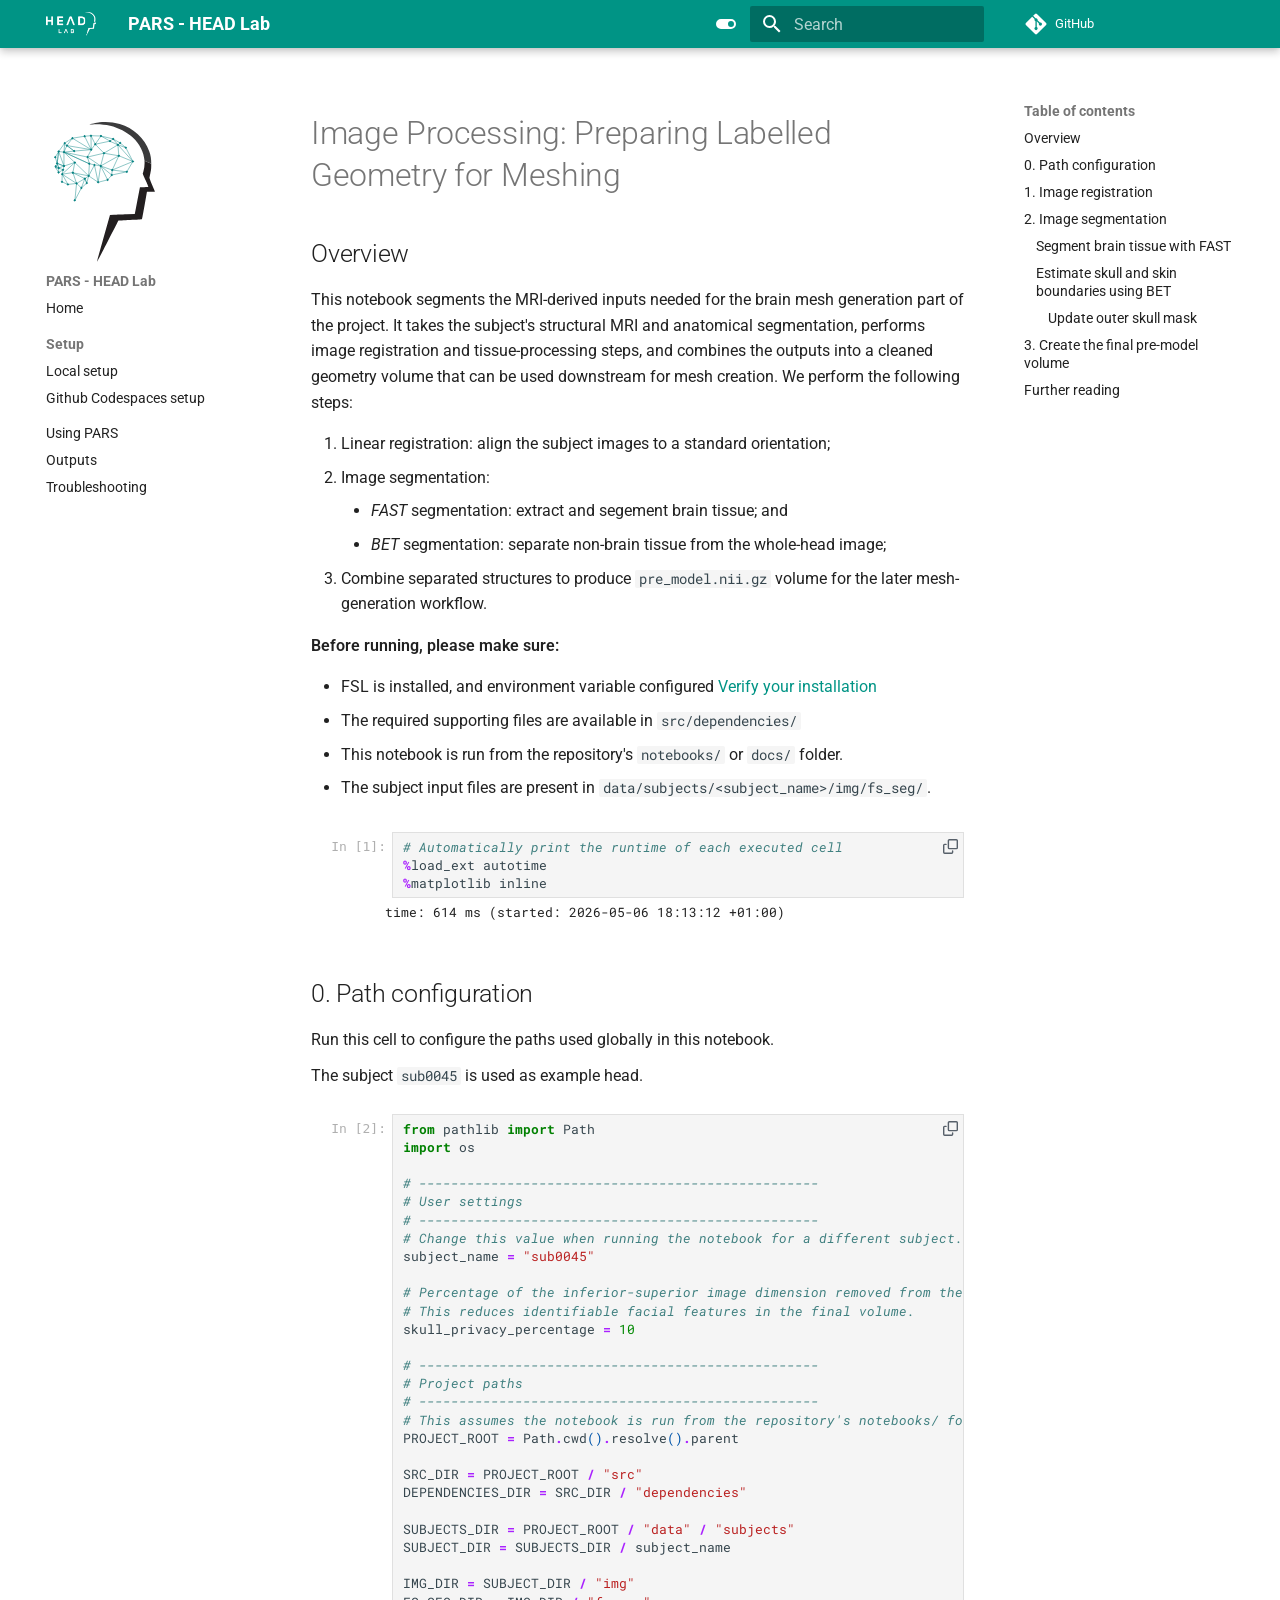
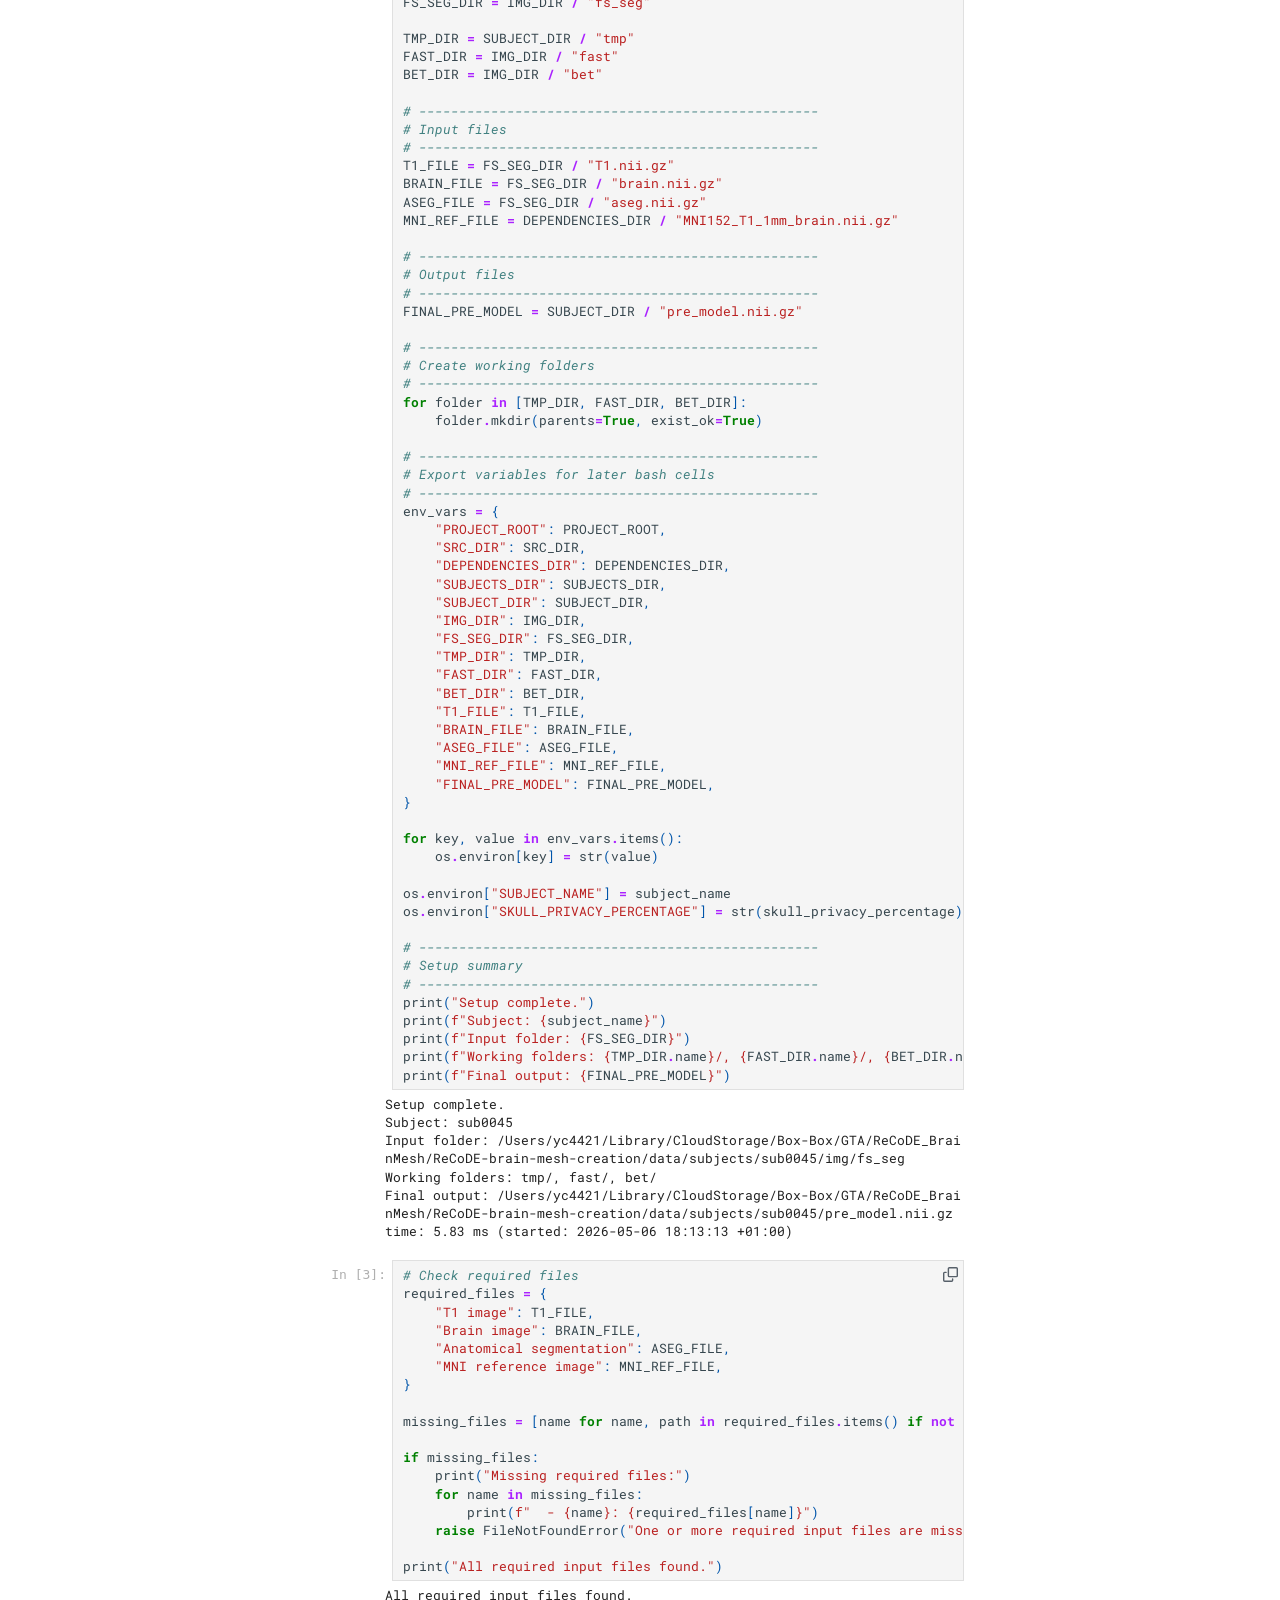
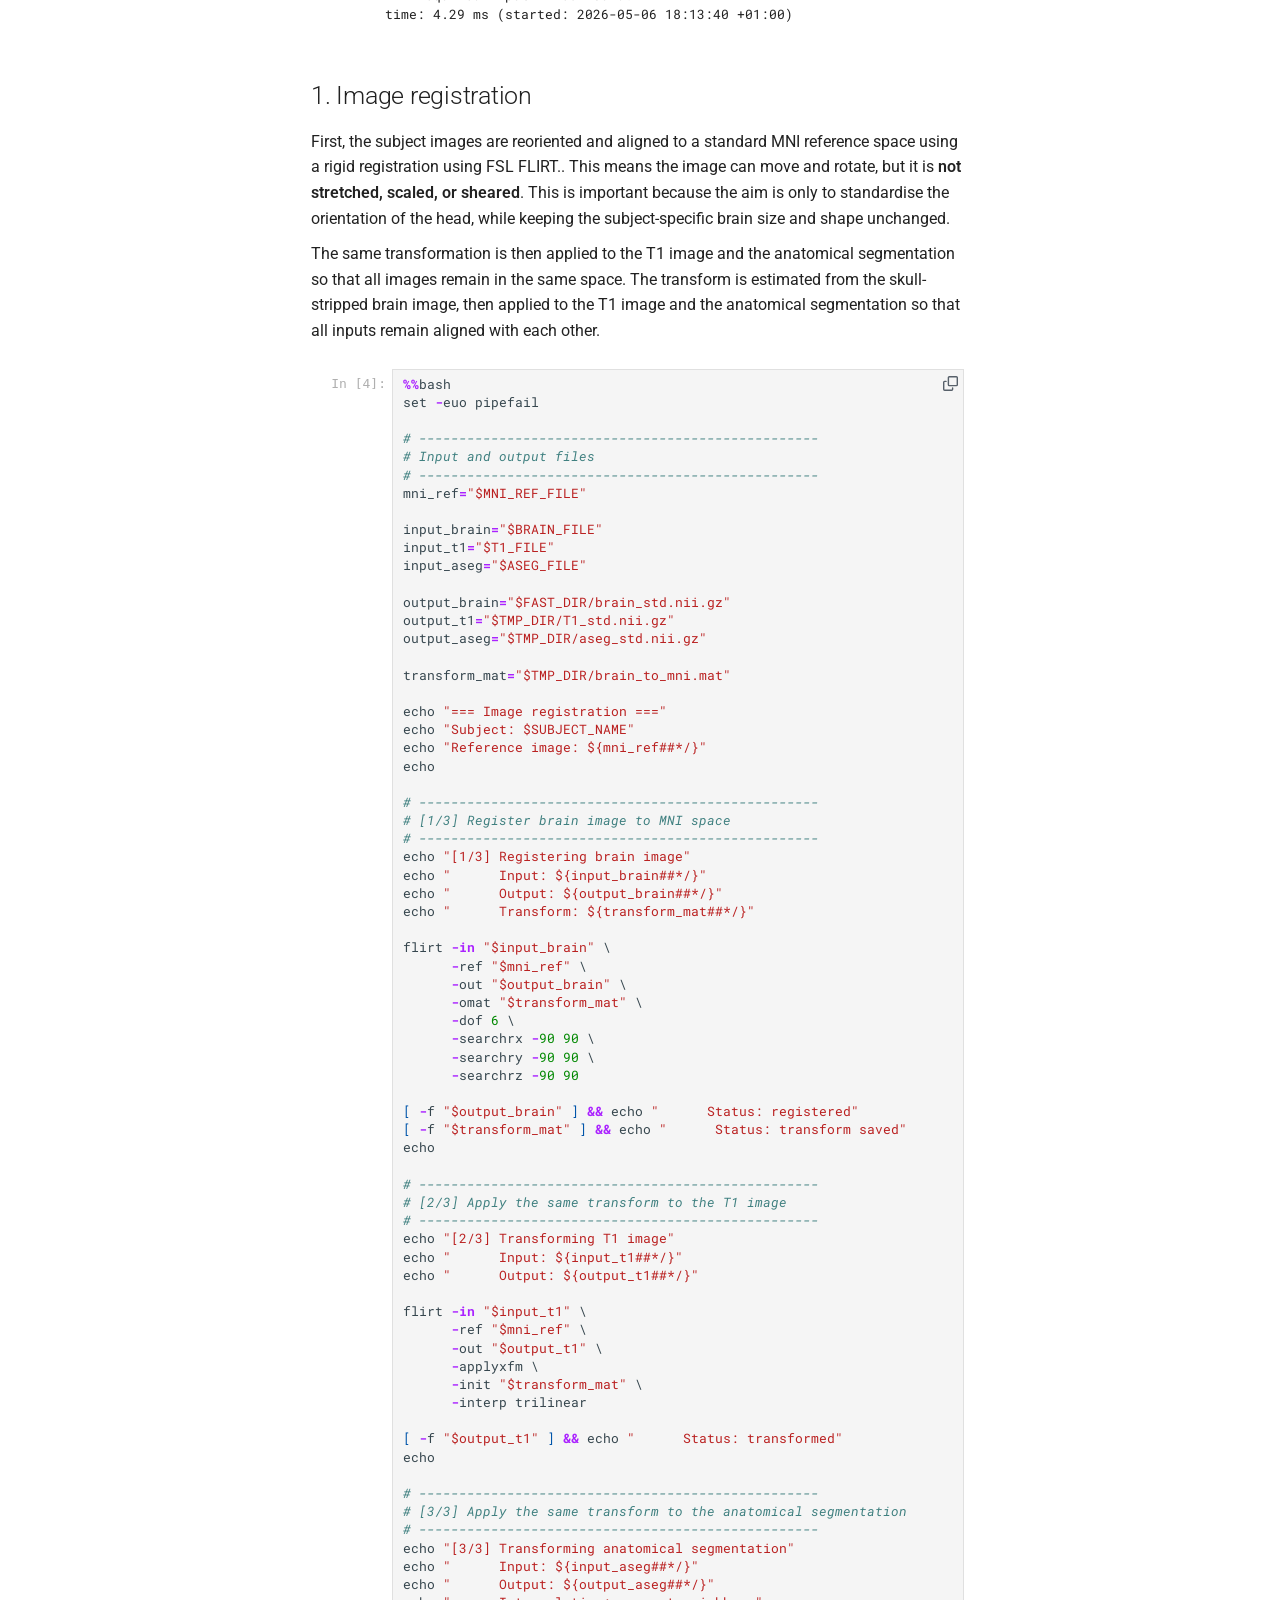
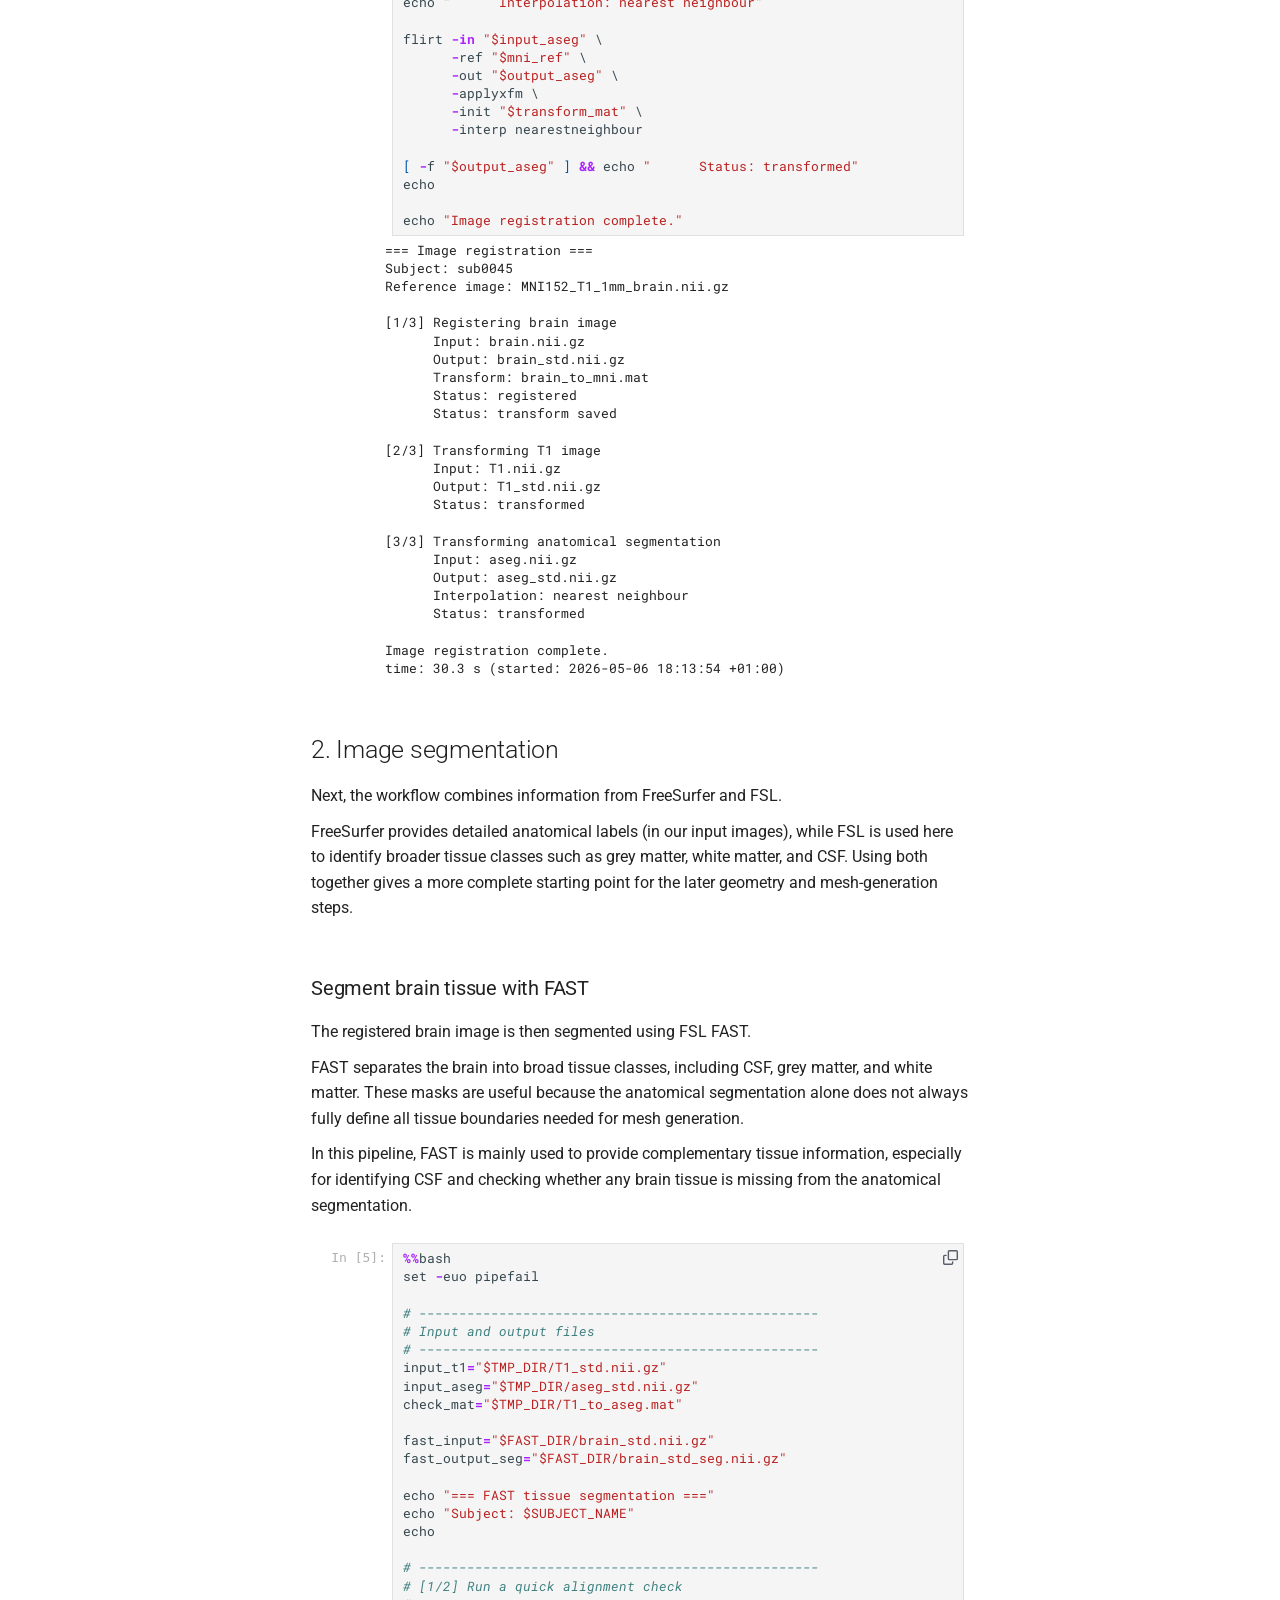
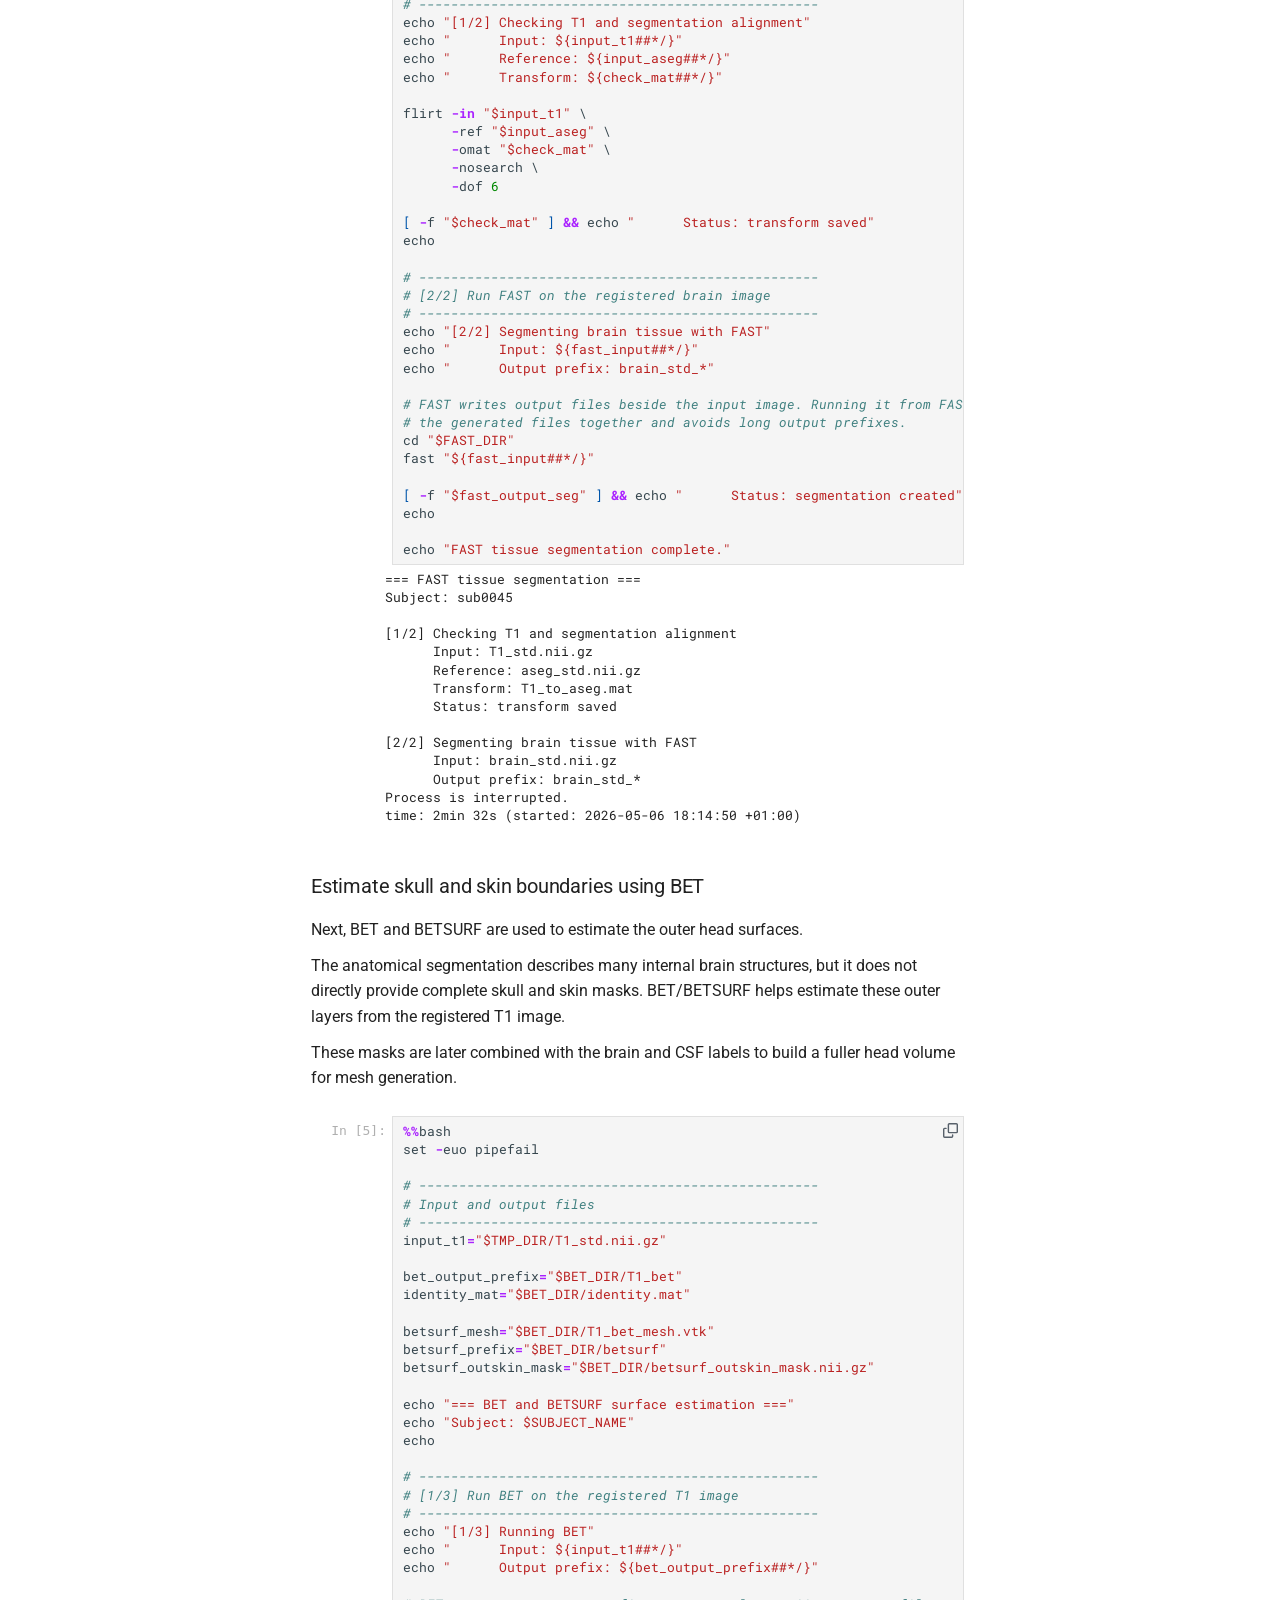
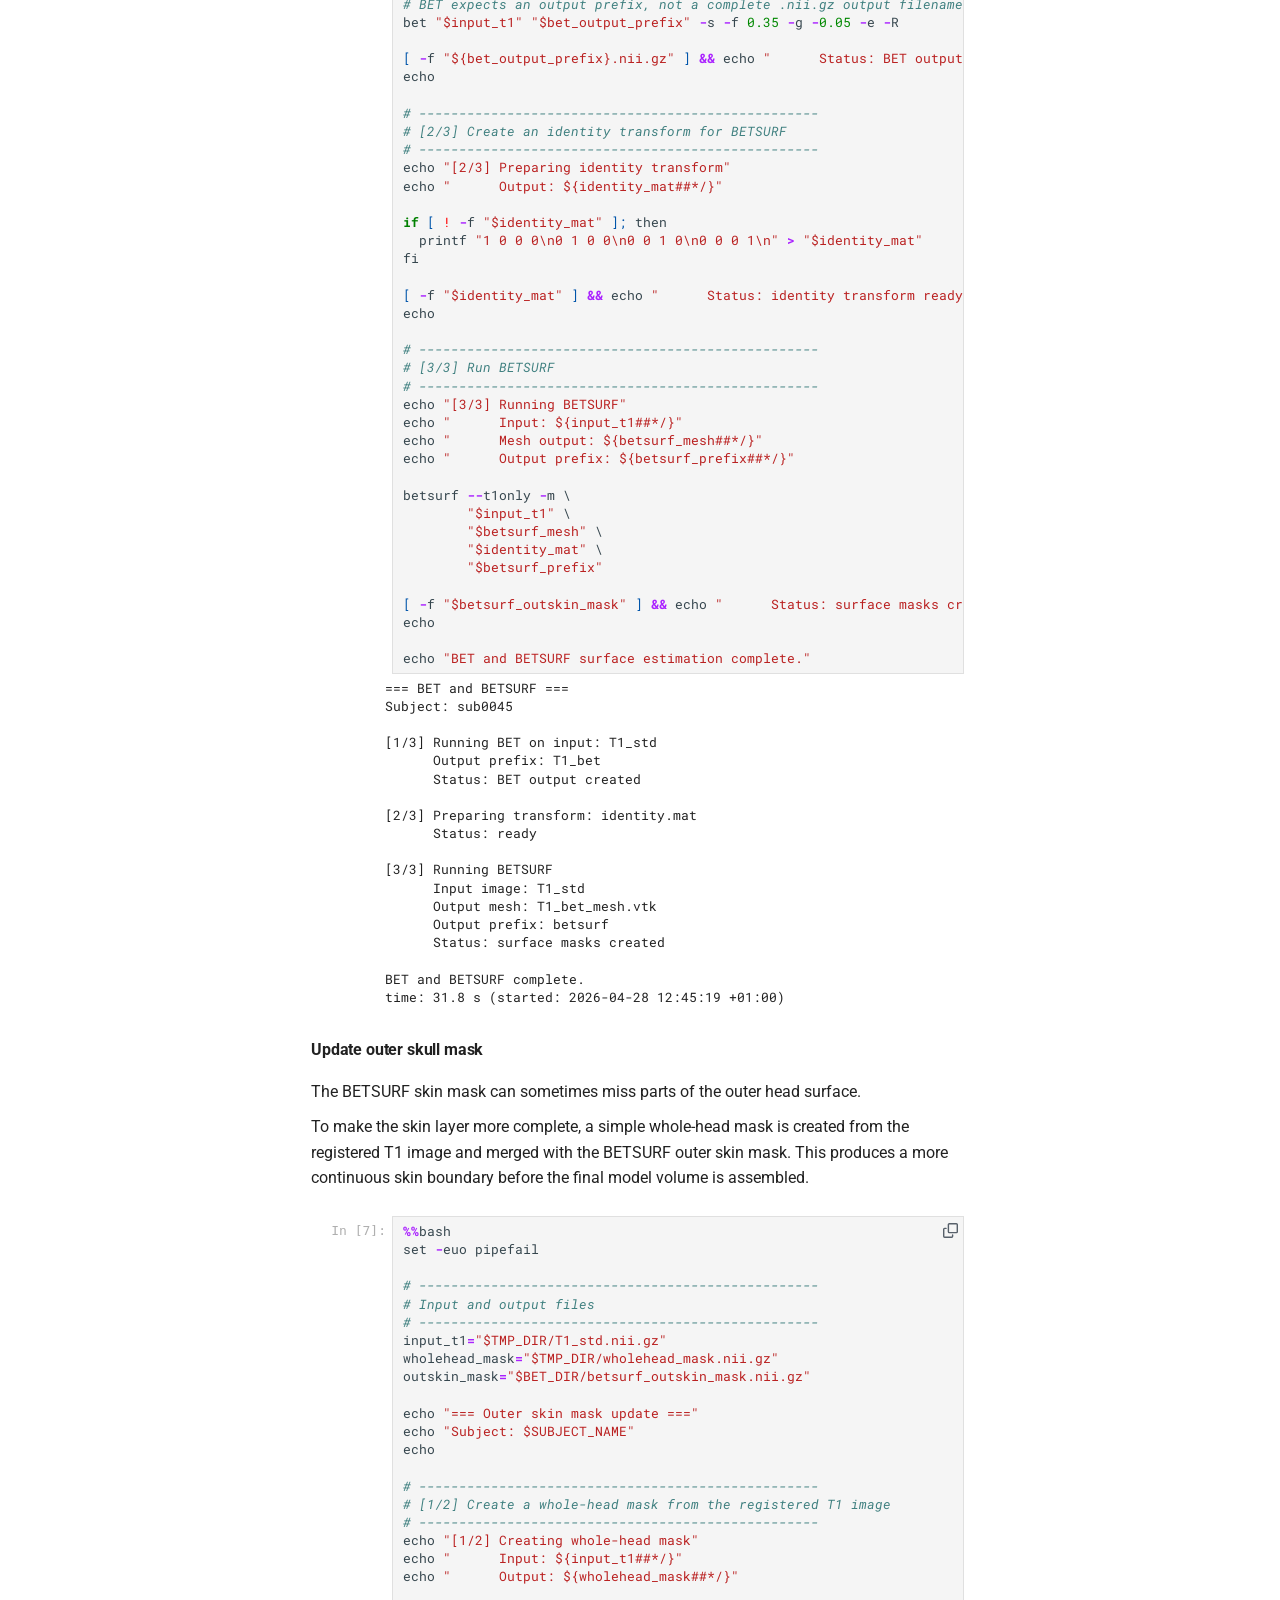
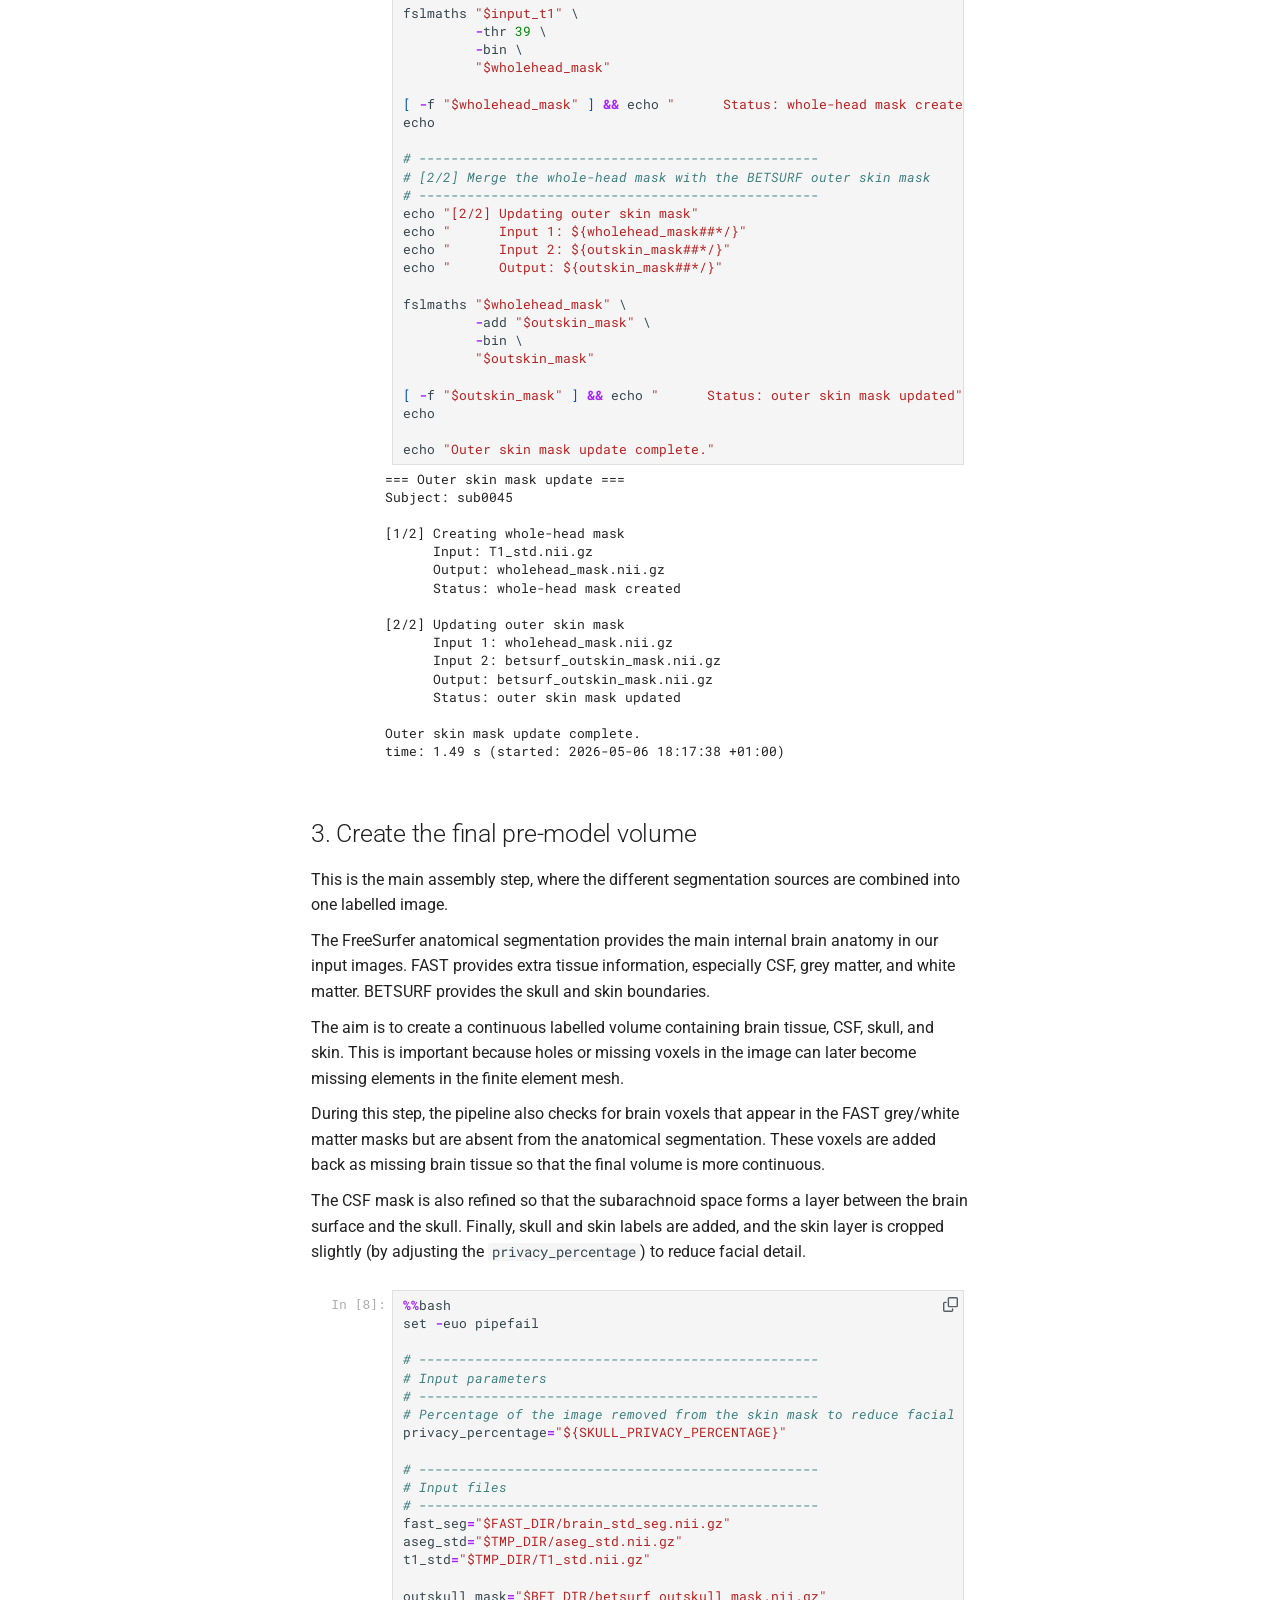
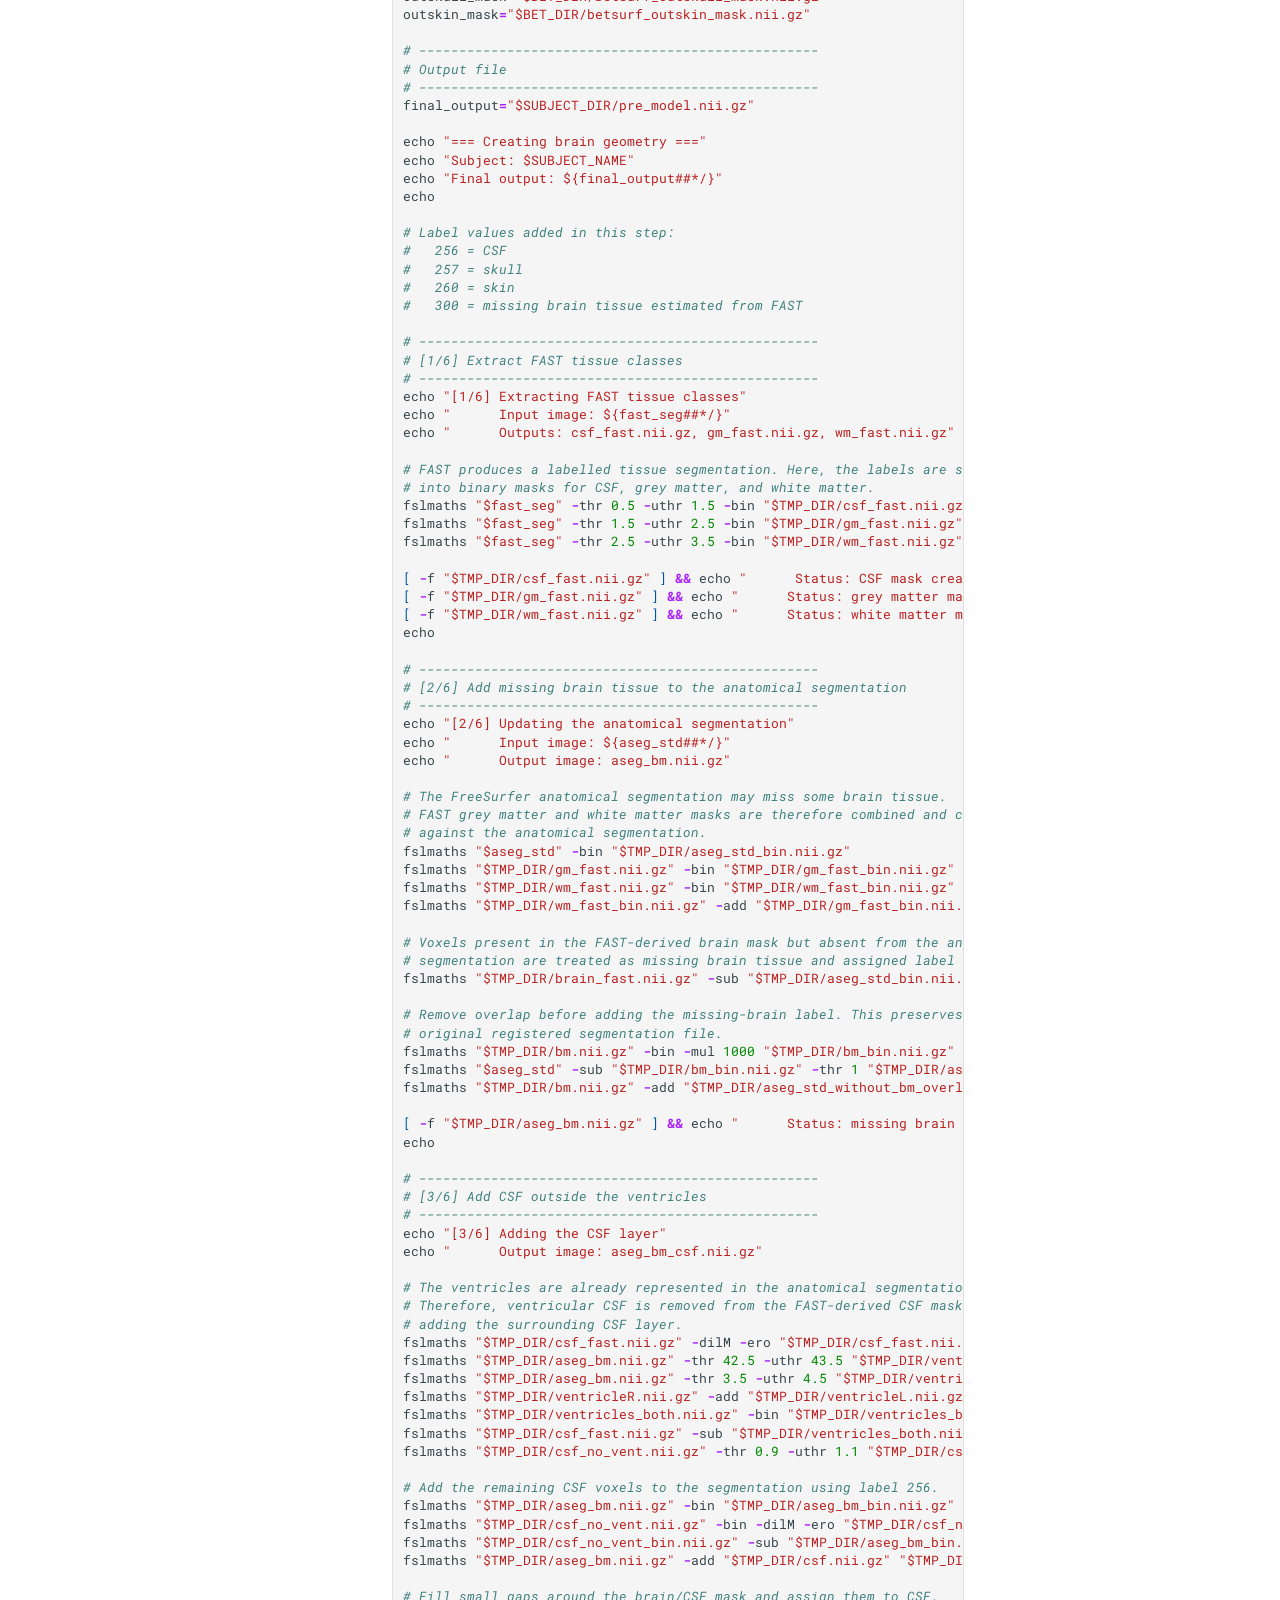
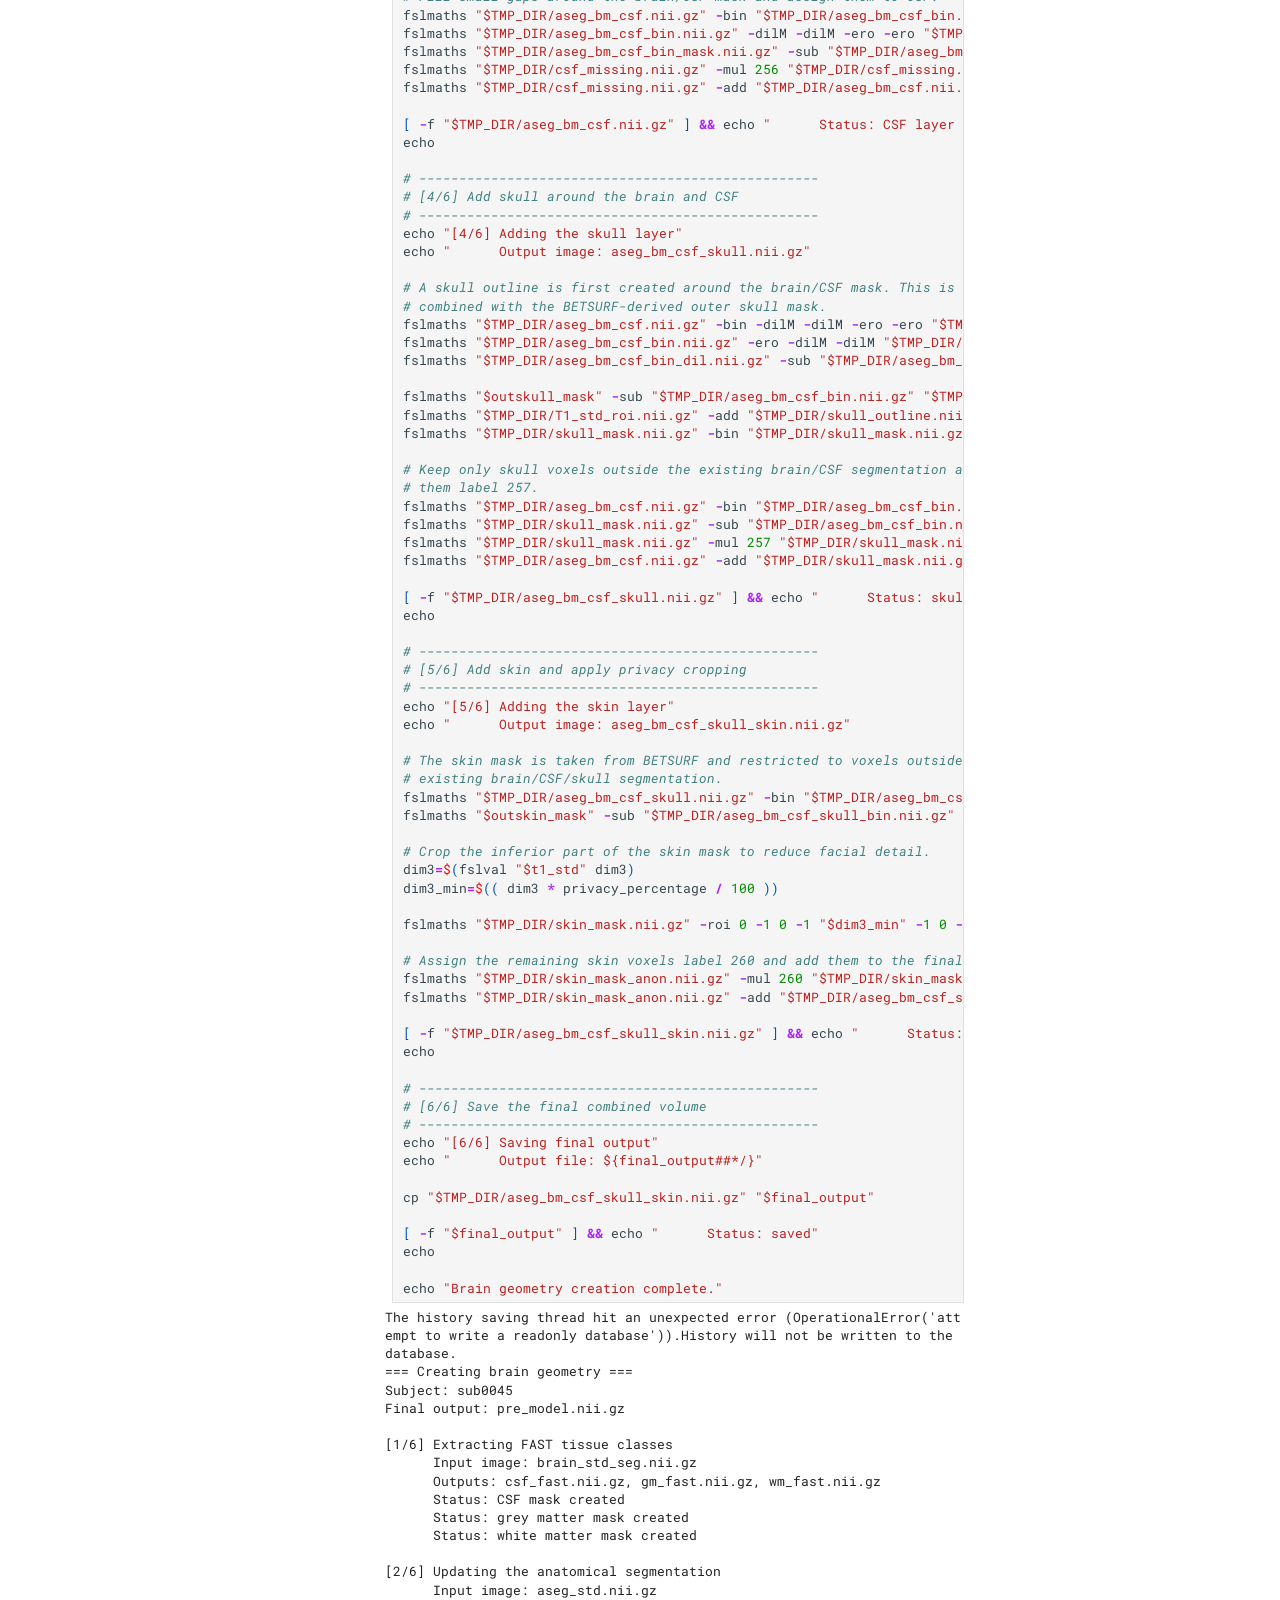
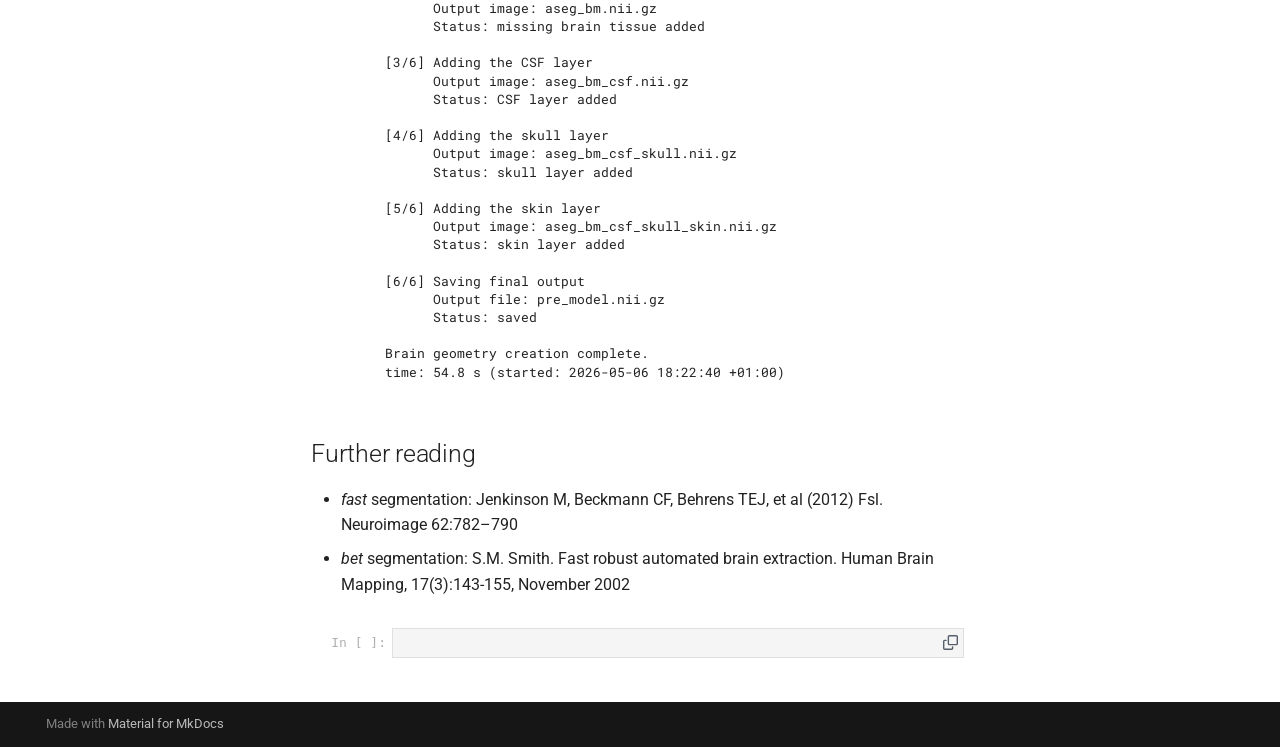
==== 01_ImageProcess/index.html @ 4f73766c "Deployed 27df439 with MkDocs version: 1.6.1" ====
<!doctype html>
<html lang="en" class="no-js">
  <head>
    
      <meta charset="utf-8">
      <meta name="viewport" content="width=device-width,initial-scale=1">
      
      
      
      
      
      
      <link rel="icon" href="../assets/PARS_logo-01-cropped.svg">
      <meta name="generator" content="mkdocs-1.6.1, mkdocs-material-9.6.12">
    
    
      
        <title>Image Processing: Preparing Labelled Geometry for Meshing - PARS - HEAD Lab</title>
      
    
    
      <link rel="stylesheet" href="../assets/stylesheets/main.2afb09e1.min.css">
      
        
        <link rel="stylesheet" href="../assets/stylesheets/palette.06af60db.min.css">
      
      


    
    
      
    
    
      
        
        
        <link rel="preconnect" href="https://fonts.gstatic.com" crossorigin>
        <link rel="stylesheet" href="https://fonts.googleapis.com/css?family=Roboto:300,300i,400,400i,700,700i%7CRoboto+Mono:400,400i,700,700i&display=fallback">
        <style>:root{--md-text-font:"Roboto";--md-code-font:"Roboto Mono"}</style>
      
    
    
      <link rel="stylesheet" href="../stylesheets/extra.css">
    
    <script>__md_scope=new URL("..",location),__md_hash=e=>[...e].reduce(((e,_)=>(e<<5)-e+_.charCodeAt(0)),0),__md_get=(e,_=localStorage,t=__md_scope)=>JSON.parse(_.getItem(t.pathname+"."+e)),__md_set=(e,_,t=localStorage,a=__md_scope)=>{try{t.setItem(a.pathname+"."+e,JSON.stringify(_))}catch(e){}}</script>
    
      

    
    
    
  </head>
  
  
    
    
      
    
    
    
    
    <body dir="ltr" data-md-color-scheme="default" data-md-color-primary="teal" data-md-color-accent="indigo">
  
    
    <input class="md-toggle" data-md-toggle="drawer" type="checkbox" id="__drawer" autocomplete="off">
    <input class="md-toggle" data-md-toggle="search" type="checkbox" id="__search" autocomplete="off">
    <label class="md-overlay" for="__drawer"></label>
    <div data-md-component="skip">
      
        
        <a href="#image-processing-preparing-labelled-geometry-for-meshing" class="md-skip">
          Skip to content
        </a>
      
    </div>
    <div data-md-component="announce">
      
    </div>
    
    
      

  

<header class="md-header md-header--shadow" data-md-component="header">
  <nav class="md-header__inner md-grid" aria-label="Header">
    <a href=".." title="PARS - HEAD Lab" class="md-header__button md-logo" aria-label="PARS - HEAD Lab" data-md-component="logo">
      
  <img src="../assets/HeadLab-Logo-white.png" alt="logo">

    </a>
    <label class="md-header__button md-icon" for="__drawer">
      
      <svg xmlns="http://www.w3.org/2000/svg" viewBox="0 0 24 24"><path d="M3 6h18v2H3zm0 5h18v2H3zm0 5h18v2H3z"/></svg>
    </label>
    <div class="md-header__title" data-md-component="header-title">
      <div class="md-header__ellipsis">
        <div class="md-header__topic">
          <span class="md-ellipsis">
            PARS - HEAD Lab
          </span>
        </div>
        <div class="md-header__topic" data-md-component="header-topic">
          <span class="md-ellipsis">
            
              Image Processing: Preparing Labelled Geometry for Meshing
            
          </span>
        </div>
      </div>
    </div>
    
      
        <form class="md-header__option" data-md-component="palette">
  
    
    
    
    <input class="md-option" data-md-color-media="" data-md-color-scheme="default" data-md-color-primary="teal" data-md-color-accent="indigo"  aria-label="Switch to dark mode"  type="radio" name="__palette" id="__palette_0">
    
      <label class="md-header__button md-icon" title="Switch to dark mode" for="__palette_1" hidden>
        <svg xmlns="http://www.w3.org/2000/svg" viewBox="0 0 24 24"><path d="M17 7H7a5 5 0 0 0-5 5 5 5 0 0 0 5 5h10a5 5 0 0 0 5-5 5 5 0 0 0-5-5m0 8a3 3 0 0 1-3-3 3 3 0 0 1 3-3 3 3 0 0 1 3 3 3 3 0 0 1-3 3"/></svg>
      </label>
    
  
    
    
    
    <input class="md-option" data-md-color-media="" data-md-color-scheme="slate" data-md-color-primary="teal" data-md-color-accent="indigo"  aria-label="Switch to light mode"  type="radio" name="__palette" id="__palette_1">
    
      <label class="md-header__button md-icon" title="Switch to light mode" for="__palette_0" hidden>
        <svg xmlns="http://www.w3.org/2000/svg" viewBox="0 0 24 24"><path d="M17 6H7c-3.31 0-6 2.69-6 6s2.69 6 6 6h10c3.31 0 6-2.69 6-6s-2.69-6-6-6m0 10H7c-2.21 0-4-1.79-4-4s1.79-4 4-4h10c2.21 0 4 1.79 4 4s-1.79 4-4 4M7 9c-1.66 0-3 1.34-3 3s1.34 3 3 3 3-1.34 3-3-1.34-3-3-3"/></svg>
      </label>
    
  
</form>
      
    
    
      <script>var palette=__md_get("__palette");if(palette&&palette.color){if("(prefers-color-scheme)"===palette.color.media){var media=matchMedia("(prefers-color-scheme: light)"),input=document.querySelector(media.matches?"[data-md-color-media='(prefers-color-scheme: light)']":"[data-md-color-media='(prefers-color-scheme: dark)']");palette.color.media=input.getAttribute("data-md-color-media"),palette.color.scheme=input.getAttribute("data-md-color-scheme"),palette.color.primary=input.getAttribute("data-md-color-primary"),palette.color.accent=input.getAttribute("data-md-color-accent")}for(var[key,value]of Object.entries(palette.color))document.body.setAttribute("data-md-color-"+key,value)}</script>
    
    
    
      
      
        <label class="md-header__button md-icon" for="__search">
          
          <svg xmlns="http://www.w3.org/2000/svg" viewBox="0 0 24 24"><path d="M9.5 3A6.5 6.5 0 0 1 16 9.5c0 1.61-.59 3.09-1.56 4.23l.27.27h.79l5 5-1.5 1.5-5-5v-.79l-.27-.27A6.52 6.52 0 0 1 9.5 16 6.5 6.5 0 0 1 3 9.5 6.5 6.5 0 0 1 9.5 3m0 2C7 5 5 7 5 9.5S7 14 9.5 14 14 12 14 9.5 12 5 9.5 5"/></svg>
        </label>
        <div class="md-search" data-md-component="search" role="dialog">
  <label class="md-search__overlay" for="__search"></label>
  <div class="md-search__inner" role="search">
    <form class="md-search__form" name="search">
      <input type="text" class="md-search__input" name="query" aria-label="Search" placeholder="Search" autocapitalize="off" autocorrect="off" autocomplete="off" spellcheck="false" data-md-component="search-query" required>
      <label class="md-search__icon md-icon" for="__search">
        
        <svg xmlns="http://www.w3.org/2000/svg" viewBox="0 0 24 24"><path d="M9.5 3A6.5 6.5 0 0 1 16 9.5c0 1.61-.59 3.09-1.56 4.23l.27.27h.79l5 5-1.5 1.5-5-5v-.79l-.27-.27A6.52 6.52 0 0 1 9.5 16 6.5 6.5 0 0 1 3 9.5 6.5 6.5 0 0 1 9.5 3m0 2C7 5 5 7 5 9.5S7 14 9.5 14 14 12 14 9.5 12 5 9.5 5"/></svg>
        
        <svg xmlns="http://www.w3.org/2000/svg" viewBox="0 0 24 24"><path d="M20 11v2H8l5.5 5.5-1.42 1.42L4.16 12l7.92-7.92L13.5 5.5 8 11z"/></svg>
      </label>
      <nav class="md-search__options" aria-label="Search">
        
        <button type="reset" class="md-search__icon md-icon" title="Clear" aria-label="Clear" tabindex="-1">
          
          <svg xmlns="http://www.w3.org/2000/svg" viewBox="0 0 24 24"><path d="M19 6.41 17.59 5 12 10.59 6.41 5 5 6.41 10.59 12 5 17.59 6.41 19 12 13.41 17.59 19 19 17.59 13.41 12z"/></svg>
        </button>
      </nav>
      
    </form>
    <div class="md-search__output">
      <div class="md-search__scrollwrap" tabindex="0" data-md-scrollfix>
        <div class="md-search-result" data-md-component="search-result">
          <div class="md-search-result__meta">
            Initializing search
          </div>
          <ol class="md-search-result__list" role="presentation"></ol>
        </div>
      </div>
    </div>
  </div>
</div>
      
    
    
      <div class="md-header__source">
        <a href="https://github.com/HEADLabIC/PARS.git" title="Go to repository" class="md-source" data-md-component="source">
  <div class="md-source__icon md-icon">
    
    <svg xmlns="http://www.w3.org/2000/svg" viewBox="0 0 448 512"><!--! Font Awesome Free 6.7.2 by @fontawesome - https://fontawesome.com License - https://fontawesome.com/license/free (Icons: CC BY 4.0, Fonts: SIL OFL 1.1, Code: MIT License) Copyright 2024 Fonticons, Inc.--><path d="M439.55 236.05 244 40.45a28.87 28.87 0 0 0-40.81 0l-40.66 40.63 51.52 51.52c27.06-9.14 52.68 16.77 43.39 43.68l49.66 49.66c34.23-11.8 61.18 31 35.47 56.69-26.49 26.49-70.21-2.87-56-37.34L240.22 199v121.85c25.3 12.54 22.26 41.85 9.08 55a34.34 34.34 0 0 1-48.55 0c-17.57-17.6-11.07-46.91 11.25-56v-123c-20.8-8.51-24.6-30.74-18.64-45L142.57 101 8.45 235.14a28.86 28.86 0 0 0 0 40.81l195.61 195.6a28.86 28.86 0 0 0 40.8 0l194.69-194.69a28.86 28.86 0 0 0 0-40.81"/></svg>
  </div>
  <div class="md-source__repository">
    GitHub
  </div>
</a>
      </div>
    
  </nav>
  
</header>
    
    <div class="md-container" data-md-component="container">
      
      
        
          
        
      
      <main class="md-main" data-md-component="main">
        <div class="md-main__inner md-grid">
          
            
              
              <div class="md-sidebar md-sidebar--primary" data-md-component="sidebar" data-md-type="navigation" >
                <div class="md-sidebar__scrollwrap">
                  <div class="md-sidebar__inner">
                    



<nav class="md-nav md-nav--primary" aria-label="Navigation" data-md-level="0">
  <label class="md-nav__title" for="__drawer">
    <a href=".." title="PARS - HEAD Lab" class="md-nav__button md-logo" aria-label="PARS - HEAD Lab" data-md-component="logo">
      
  <img src="../assets/HeadLab-Logo-white.png" alt="logo">

    </a>
    PARS - HEAD Lab
  </label>
  
    <div class="md-nav__source">
      <a href="https://github.com/HEADLabIC/PARS.git" title="Go to repository" class="md-source" data-md-component="source">
  <div class="md-source__icon md-icon">
    
    <svg xmlns="http://www.w3.org/2000/svg" viewBox="0 0 448 512"><!--! Font Awesome Free 6.7.2 by @fontawesome - https://fontawesome.com License - https://fontawesome.com/license/free (Icons: CC BY 4.0, Fonts: SIL OFL 1.1, Code: MIT License) Copyright 2024 Fonticons, Inc.--><path d="M439.55 236.05 244 40.45a28.87 28.87 0 0 0-40.81 0l-40.66 40.63 51.52 51.52c27.06-9.14 52.68 16.77 43.39 43.68l49.66 49.66c34.23-11.8 61.18 31 35.47 56.69-26.49 26.49-70.21-2.87-56-37.34L240.22 199v121.85c25.3 12.54 22.26 41.85 9.08 55a34.34 34.34 0 0 1-48.55 0c-17.57-17.6-11.07-46.91 11.25-56v-123c-20.8-8.51-24.6-30.74-18.64-45L142.57 101 8.45 235.14a28.86 28.86 0 0 0 0 40.81l195.61 195.6a28.86 28.86 0 0 0 40.8 0l194.69-194.69a28.86 28.86 0 0 0 0-40.81"/></svg>
  </div>
  <div class="md-source__repository">
    GitHub
  </div>
</a>
    </div>
  
  <ul class="md-nav__list" data-md-scrollfix>
    
      
      
  
  
  
  
    <li class="md-nav__item">
      <a href=".." class="md-nav__link">
        
  
  
  <span class="md-ellipsis">
    Home
    
  </span>
  

      </a>
    </li>
  

    
      
      
  
  
  
  
    
    
    
    
      
        
        
      
    
    
    <li class="md-nav__item md-nav__item--section md-nav__item--nested">
      
        
        
        <input class="md-nav__toggle md-toggle " type="checkbox" id="__nav_2" >
        
          
          <label class="md-nav__link" for="__nav_2" id="__nav_2_label" tabindex="">
            
  
  
  <span class="md-ellipsis">
    Setup
    
  </span>
  

            <span class="md-nav__icon md-icon"></span>
          </label>
        
        <nav class="md-nav" data-md-level="1" aria-labelledby="__nav_2_label" aria-expanded="false">
          <label class="md-nav__title" for="__nav_2">
            <span class="md-nav__icon md-icon"></span>
            Setup
          </label>
          <ul class="md-nav__list" data-md-scrollfix>
            
              
                
  
  
  
  
    <li class="md-nav__item">
      <a href="../installation/" class="md-nav__link">
        
  
  
  <span class="md-ellipsis">
    Local setup
    
  </span>
  

      </a>
    </li>
  

              
            
              
                
  
  
  
  
    <li class="md-nav__item">
      <a href="../codespaces/" class="md-nav__link">
        
  
  
  <span class="md-ellipsis">
    Github Codespaces setup
    
  </span>
  

      </a>
    </li>
  

              
            
          </ul>
        </nav>
      
    </li>
  

    
      
      
  
  
  
  
    <li class="md-nav__item">
      <a href="../usage/" class="md-nav__link">
        
  
  
  <span class="md-ellipsis">
    Using PARS
    
  </span>
  

      </a>
    </li>
  

    
      
      
  
  
  
  
    <li class="md-nav__item">
      <a href="../outputs/" class="md-nav__link">
        
  
  
  <span class="md-ellipsis">
    Outputs
    
  </span>
  

      </a>
    </li>
  

    
      
      
  
  
  
  
    <li class="md-nav__item">
      <a href="../troubleshooting/" class="md-nav__link">
        
  
  
  <span class="md-ellipsis">
    Troubleshooting
    
  </span>
  

      </a>
    </li>
  

    
  </ul>
</nav>
                  </div>
                </div>
              </div>
            
            
              
              <div class="md-sidebar md-sidebar--secondary" data-md-component="sidebar" data-md-type="toc" >
                <div class="md-sidebar__scrollwrap">
                  <div class="md-sidebar__inner">
                    

<nav class="md-nav md-nav--secondary" aria-label="Table of contents">
  
  
  
    
  
  
    <label class="md-nav__title" for="__toc">
      <span class="md-nav__icon md-icon"></span>
      Table of contents
    </label>
    <ul class="md-nav__list" data-md-component="toc" data-md-scrollfix>
      
        <li class="md-nav__item">
  <a href="#overview" class="md-nav__link">
    <span class="md-ellipsis">
      Overview
    </span>
  </a>
  
</li>
      
        <li class="md-nav__item">
  <a href="#0-path-configuration" class="md-nav__link">
    <span class="md-ellipsis">
      0. Path configuration
    </span>
  </a>
  
</li>
      
        <li class="md-nav__item">
  <a href="#1-image-registration" class="md-nav__link">
    <span class="md-ellipsis">
      1. Image registration
    </span>
  </a>
  
</li>
      
        <li class="md-nav__item">
  <a href="#2-image-segmentation" class="md-nav__link">
    <span class="md-ellipsis">
      2. Image segmentation
    </span>
  </a>
  
    <nav class="md-nav" aria-label="2. Image segmentation">
      <ul class="md-nav__list">
        
          <li class="md-nav__item">
  <a href="#segment-brain-tissue-with-fast" class="md-nav__link">
    <span class="md-ellipsis">
      Segment brain tissue with FAST
    </span>
  </a>
  
</li>
        
          <li class="md-nav__item">
  <a href="#estimate-skull-and-skin-boundaries-using-bet" class="md-nav__link">
    <span class="md-ellipsis">
      Estimate skull and skin boundaries using BET
    </span>
  </a>
  
    <nav class="md-nav" aria-label="Estimate skull and skin boundaries using BET">
      <ul class="md-nav__list">
        
          <li class="md-nav__item">
  <a href="#update-outer-skull-mask" class="md-nav__link">
    <span class="md-ellipsis">
      Update outer skull mask
    </span>
  </a>
  
</li>
        
      </ul>
    </nav>
  
</li>
        
      </ul>
    </nav>
  
</li>
      
        <li class="md-nav__item">
  <a href="#3-create-the-final-pre-model-volume" class="md-nav__link">
    <span class="md-ellipsis">
      3. Create the final pre-model volume
    </span>
  </a>
  
</li>
      
        <li class="md-nav__item">
  <a href="#further-reading" class="md-nav__link">
    <span class="md-ellipsis">
      Further reading
    </span>
  </a>
  
</li>
      
    </ul>
  
</nav>
                  </div>
                </div>
              </div>
            
          
          
            <div class="md-content" data-md-component="content">
              <article class="md-content__inner md-typeset">
                
                  


  
  


<script>
(function (global, factory) {
    typeof exports === 'object' && typeof module !== 'undefined' ? module.exports = factory() :
    typeof define === 'function' && define.amd ? define(factory) :
    (global = global || self, global.ClipboardCopyElement = factory());
  }(this, function () { 'use strict';

    function createNode(text) {
      const node = document.createElement('pre');
      node.style.width = '1px';
      node.style.height = '1px';
      node.style.position = 'fixed';
      node.style.top = '5px';
      node.textContent = text;
      return node;
    }

    function copyNode(node) {
      if ('clipboard' in navigator) {
        // eslint-disable-next-line flowtype/no-flow-fix-me-comments
        // $FlowFixMe Clipboard is not defined in Flow yet.
        return navigator.clipboard.writeText(node.textContent);
      }

      const selection = getSelection();

      if (selection == null) {
        return Promise.reject(new Error());
      }

      selection.removeAllRanges();
      const range = document.createRange();
      range.selectNodeContents(node);
      selection.addRange(range);
      document.execCommand('copy');
      selection.removeAllRanges();
      return Promise.resolve();
    }
    function copyText(text) {
      if ('clipboard' in navigator) {
        // eslint-disable-next-line flowtype/no-flow-fix-me-comments
        // $FlowFixMe Clipboard is not defined in Flow yet.
        return navigator.clipboard.writeText(text);
      }

      const body = document.body;

      if (!body) {
        return Promise.reject(new Error());
      }

      const node = createNode(text);
      body.appendChild(node);
      copyNode(node);
      body.removeChild(node);
      return Promise.resolve();
    }

    function copy(button) {
      const id = button.getAttribute('for');
      const text = button.getAttribute('value');

      function trigger() {
        button.dispatchEvent(new CustomEvent('clipboard-copy', {
          bubbles: true
        }));
      }

      if (text) {
        copyText(text).then(trigger);
      } else if (id) {
        const root = 'getRootNode' in Element.prototype ? button.getRootNode() : button.ownerDocument;
        if (!(root instanceof Document || 'ShadowRoot' in window && root instanceof ShadowRoot)) return;
        const node = root.getElementById(id);
        if (node) copyTarget(node).then(trigger);
      }
    }

    function copyTarget(content) {
      if (content instanceof HTMLInputElement || content instanceof HTMLTextAreaElement) {
        return copyText(content.value);
      } else if (content instanceof HTMLAnchorElement && content.hasAttribute('href')) {
        return copyText(content.href);
      } else {
        return copyNode(content);
      }
    }

    function clicked(event) {
      const button = event.currentTarget;

      if (button instanceof HTMLElement) {
        copy(button);
      }
    }

    function keydown(event) {
      if (event.key === ' ' || event.key === 'Enter') {
        const button = event.currentTarget;

        if (button instanceof HTMLElement) {
          event.preventDefault();
          copy(button);
        }
      }
    }

    function focused(event) {
      event.currentTarget.addEventListener('keydown', keydown);
    }

    function blurred(event) {
      event.currentTarget.removeEventListener('keydown', keydown);
    }

    class ClipboardCopyElement extends HTMLElement {
      constructor() {
        super();
        this.addEventListener('click', clicked);
        this.addEventListener('focus', focused);
        this.addEventListener('blur', blurred);
      }

      connectedCallback() {
        if (!this.hasAttribute('tabindex')) {
          this.setAttribute('tabindex', '0');
        }

        if (!this.hasAttribute('role')) {
          this.setAttribute('role', 'button');
        }
      }

      get value() {
        return this.getAttribute('value') || '';
      }

      set value(text) {
        this.setAttribute('value', text);
      }

    }

    if (!window.customElements.get('clipboard-copy')) {
      window.ClipboardCopyElement = ClipboardCopyElement;
      window.customElements.define('clipboard-copy', ClipboardCopyElement);
    }

    return ClipboardCopyElement;

  }));
</script>
<script>
      document.addEventListener('clipboard-copy', function(event) {
        const notice = event.target.querySelector('.notice')
        notice.hidden = false
        setTimeout(function() {
          notice.hidden = true
        }, 1000)
      })
</script>
<style type="text/css">
    pre { line-height: 125%; }
td.linenos .normal { color: inherit; background-color: transparent; padding-left: 5px; padding-right: 5px; }
span.linenos { color: inherit; background-color: transparent; padding-left: 5px; padding-right: 5px; }
td.linenos .special { color: #000000; background-color: #ffffc0; padding-left: 5px; padding-right: 5px; }
span.linenos.special { color: #000000; background-color: #ffffc0; padding-left: 5px; padding-right: 5px; }
.highlight-ipynb .hll { background-color: var(--jp-cell-editor-active-background) }
.highlight-ipynb { background: var(--jp-cell-editor-background); color: var(--jp-mirror-editor-variable-color) }
.highlight-ipynb .c { color: var(--jp-mirror-editor-comment-color); font-style: italic } /* Comment */
.highlight-ipynb .err { color: var(--jp-mirror-editor-error-color) } /* Error */
.highlight-ipynb .k { color: var(--jp-mirror-editor-keyword-color); font-weight: bold } /* Keyword */
.highlight-ipynb .o { color: var(--jp-mirror-editor-operator-color); font-weight: bold } /* Operator */
.highlight-ipynb .p { color: var(--jp-mirror-editor-punctuation-color) } /* Punctuation */
.highlight-ipynb .ch { color: var(--jp-mirror-editor-comment-color); font-style: italic } /* Comment.Hashbang */
.highlight-ipynb .cm { color: var(--jp-mirror-editor-comment-color); font-style: italic } /* Comment.Multiline */
.highlight-ipynb .cp { color: var(--jp-mirror-editor-comment-color); font-style: italic } /* Comment.Preproc */
.highlight-ipynb .cpf { color: var(--jp-mirror-editor-comment-color); font-style: italic } /* Comment.PreprocFile */
.highlight-ipynb .c1 { color: var(--jp-mirror-editor-comment-color); font-style: italic } /* Comment.Single */
.highlight-ipynb .cs { color: var(--jp-mirror-editor-comment-color); font-style: italic } /* Comment.Special */
.highlight-ipynb .kc { color: var(--jp-mirror-editor-keyword-color); font-weight: bold } /* Keyword.Constant */
.highlight-ipynb .kd { color: var(--jp-mirror-editor-keyword-color); font-weight: bold } /* Keyword.Declaration */
.highlight-ipynb .kn { color: var(--jp-mirror-editor-keyword-color); font-weight: bold } /* Keyword.Namespace */
.highlight-ipynb .kp { color: var(--jp-mirror-editor-keyword-color); font-weight: bold } /* Keyword.Pseudo */
.highlight-ipynb .kr { color: var(--jp-mirror-editor-keyword-color); font-weight: bold } /* Keyword.Reserved */
.highlight-ipynb .kt { color: var(--jp-mirror-editor-keyword-color); font-weight: bold } /* Keyword.Type */
.highlight-ipynb .m { color: var(--jp-mirror-editor-number-color) } /* Literal.Number */
.highlight-ipynb .s { color: var(--jp-mirror-editor-string-color) } /* Literal.String */
.highlight-ipynb .ow { color: var(--jp-mirror-editor-operator-color); font-weight: bold } /* Operator.Word */
.highlight-ipynb .pm { color: var(--jp-mirror-editor-punctuation-color) } /* Punctuation.Marker */
.highlight-ipynb .w { color: var(--jp-mirror-editor-variable-color) } /* Text.Whitespace */
.highlight-ipynb .mb { color: var(--jp-mirror-editor-number-color) } /* Literal.Number.Bin */
.highlight-ipynb .mf { color: var(--jp-mirror-editor-number-color) } /* Literal.Number.Float */
.highlight-ipynb .mh { color: var(--jp-mirror-editor-number-color) } /* Literal.Number.Hex */
.highlight-ipynb .mi { color: var(--jp-mirror-editor-number-color) } /* Literal.Number.Integer */
.highlight-ipynb .mo { color: var(--jp-mirror-editor-number-color) } /* Literal.Number.Oct */
.highlight-ipynb .sa { color: var(--jp-mirror-editor-string-color) } /* Literal.String.Affix */
.highlight-ipynb .sb { color: var(--jp-mirror-editor-string-color) } /* Literal.String.Backtick */
.highlight-ipynb .sc { color: var(--jp-mirror-editor-string-color) } /* Literal.String.Char */
.highlight-ipynb .dl { color: var(--jp-mirror-editor-string-color) } /* Literal.String.Delimiter */
.highlight-ipynb .sd { color: var(--jp-mirror-editor-string-color) } /* Literal.String.Doc */
.highlight-ipynb .s2 { color: var(--jp-mirror-editor-string-color) } /* Literal.String.Double */
.highlight-ipynb .se { color: var(--jp-mirror-editor-string-color) } /* Literal.String.Escape */
.highlight-ipynb .sh { color: var(--jp-mirror-editor-string-color) } /* Literal.String.Heredoc */
.highlight-ipynb .si { color: var(--jp-mirror-editor-string-color) } /* Literal.String.Interpol */
.highlight-ipynb .sx { color: var(--jp-mirror-editor-string-color) } /* Literal.String.Other */
.highlight-ipynb .sr { color: var(--jp-mirror-editor-string-color) } /* Literal.String.Regex */
.highlight-ipynb .s1 { color: var(--jp-mirror-editor-string-color) } /* Literal.String.Single */
.highlight-ipynb .ss { color: var(--jp-mirror-editor-string-color) } /* Literal.String.Symbol */
.highlight-ipynb .il { color: var(--jp-mirror-editor-number-color) } /* Literal.Number.Integer.Long */
  </style>
<style type="text/css">
@charset "UTF-8";.jupyter-wrapper{--md-red-50: #ffebee;--md-red-100: #ffcdd2;--md-red-200: #ef9a9a;--md-red-300: #e57373;--md-red-400: #ef5350;--md-red-500: #f44336;--md-red-600: #e53935;--md-red-700: #d32f2f;--md-red-800: #c62828;--md-red-900: #b71c1c;--md-red-A100: #ff8a80;--md-red-A200: #ff5252;--md-red-A400: #ff1744;--md-red-A700: #d50000;--md-pink-50: #fce4ec;--md-pink-100: #f8bbd0;--md-pink-200: #f48fb1;--md-pink-300: #f06292;--md-pink-400: #ec407a;--md-pink-500: #e91e63;--md-pink-600: #d81b60;--md-pink-700: #c2185b;--md-pink-800: #ad1457;--md-pink-900: #880e4f;--md-pink-A100: #ff80ab;--md-pink-A200: #ff4081;--md-pink-A400: #f50057;--md-pink-A700: #c51162;--md-purple-50: #f3e5f5;--md-purple-100: #e1bee7;--md-purple-200: #ce93d8;--md-purple-300: #ba68c8;--md-purple-400: #ab47bc;--md-purple-500: #9c27b0;--md-purple-600: #8e24aa;--md-purple-700: #7b1fa2;--md-purple-800: #6a1b9a;--md-purple-900: #4a148c;--md-purple-A100: #ea80fc;--md-purple-A200: #e040fb;--md-purple-A400: #d500f9;--md-purple-A700: #aa00ff;--md-deep-purple-50: #ede7f6;--md-deep-purple-100: #d1c4e9;--md-deep-purple-200: #b39ddb;--md-deep-purple-300: #9575cd;--md-deep-purple-400: #7e57c2;--md-deep-purple-500: #673ab7;--md-deep-purple-600: #5e35b1;--md-deep-purple-700: #512da8;--md-deep-purple-800: #4527a0;--md-deep-purple-900: #311b92;--md-deep-purple-A100: #b388ff;--md-deep-purple-A200: #7c4dff;--md-deep-purple-A400: #651fff;--md-deep-purple-A700: #6200ea;--md-indigo-50: #e8eaf6;--md-indigo-100: #c5cae9;--md-indigo-200: #9fa8da;--md-indigo-300: #7986cb;--md-indigo-400: #5c6bc0;--md-indigo-500: #3f51b5;--md-indigo-600: #3949ab;--md-indigo-700: #303f9f;--md-indigo-800: #283593;--md-indigo-900: #1a237e;--md-indigo-A100: #8c9eff;--md-indigo-A200: #536dfe;--md-indigo-A400: #3d5afe;--md-indigo-A700: #304ffe;--md-blue-50: #e3f2fd;--md-blue-100: #bbdefb;--md-blue-200: #90caf9;--md-blue-300: #64b5f6;--md-blue-400: #42a5f5;--md-blue-500: #2196f3;--md-blue-600: #1e88e5;--md-blue-700: #1976d2;--md-blue-800: #1565c0;--md-blue-900: #0d47a1;--md-blue-A100: #82b1ff;--md-blue-A200: #448aff;--md-blue-A400: #2979ff;--md-blue-A700: #2962ff;--md-light-blue-50: #e1f5fe;--md-light-blue-100: #b3e5fc;--md-light-blue-200: #81d4fa;--md-light-blue-300: #4fc3f7;--md-light-blue-400: #29b6f6;--md-light-blue-500: #03a9f4;--md-light-blue-600: #039be5;--md-light-blue-700: #0288d1;--md-light-blue-800: #0277bd;--md-light-blue-900: #01579b;--md-light-blue-A100: #80d8ff;--md-light-blue-A200: #40c4ff;--md-light-blue-A400: #00b0ff;--md-light-blue-A700: #0091ea;--md-cyan-50: #e0f7fa;--md-cyan-100: #b2ebf2;--md-cyan-200: #80deea;--md-cyan-300: #4dd0e1;--md-cyan-400: #26c6da;--md-cyan-500: #00bcd4;--md-cyan-600: #00acc1;--md-cyan-700: #0097a7;--md-cyan-800: #00838f;--md-cyan-900: #006064;--md-cyan-A100: #84ffff;--md-cyan-A200: #18ffff;--md-cyan-A400: #00e5ff;--md-cyan-A700: #00b8d4;--md-teal-50: #e0f2f1;--md-teal-100: #b2dfdb;--md-teal-200: #80cbc4;--md-teal-300: #4db6ac;--md-teal-400: #26a69a;--md-teal-500: #009688;--md-teal-600: #00897b;--md-teal-700: #00796b;--md-teal-800: #00695c;--md-teal-900: #004d40;--md-teal-A100: #a7ffeb;--md-teal-A200: #64ffda;--md-teal-A400: #1de9b6;--md-teal-A700: #00bfa5;--md-green-50: #e8f5e9;--md-green-100: #c8e6c9;--md-green-200: #a5d6a7;--md-green-300: #81c784;--md-green-400: #66bb6a;--md-green-500: #4caf50;--md-green-600: #43a047;--md-green-700: #388e3c;--md-green-800: #2e7d32;--md-green-900: #1b5e20;--md-green-A100: #b9f6ca;--md-green-A200: #69f0ae;--md-green-A400: #00e676;--md-green-A700: #00c853;--md-light-green-50: #f1f8e9;--md-light-green-100: #dcedc8;--md-light-green-200: #c5e1a5;--md-light-green-300: #aed581;--md-light-green-400: #9ccc65;--md-light-green-500: #8bc34a;--md-light-green-600: #7cb342;--md-light-green-700: #689f38;--md-light-green-800: #558b2f;--md-light-green-900: #33691e;--md-light-green-A100: #ccff90;--md-light-green-A200: #b2ff59;--md-light-green-A400: #76ff03;--md-light-green-A700: #64dd17;--md-lime-50: #f9fbe7;--md-lime-100: #f0f4c3;--md-lime-200: #e6ee9c;--md-lime-300: #dce775;--md-lime-400: #d4e157;--md-lime-500: #cddc39;--md-lime-600: #c0ca33;--md-lime-700: #afb42b;--md-lime-800: #9e9d24;--md-lime-900: #827717;--md-lime-A100: #f4ff81;--md-lime-A200: #eeff41;--md-lime-A400: #c6ff00;--md-lime-A700: #aeea00;--md-yellow-50: #fffde7;--md-yellow-100: #fff9c4;--md-yellow-200: #fff59d;--md-yellow-300: #fff176;--md-yellow-400: #ffee58;--md-yellow-500: #ffeb3b;--md-yellow-600: #fdd835;--md-yellow-700: #fbc02d;--md-yellow-800: #f9a825;--md-yellow-900: #f57f17;--md-yellow-A100: #ffff8d;--md-yellow-A200: #ffff00;--md-yellow-A400: #ffea00;--md-yellow-A700: #ffd600;--md-amber-50: #fff8e1;--md-amber-100: #ffecb3;--md-amber-200: #ffe082;--md-amber-300: #ffd54f;--md-amber-400: #ffca28;--md-amber-500: #ffc107;--md-amber-600: #ffb300;--md-amber-700: #ffa000;--md-amber-800: #ff8f00;--md-amber-900: #ff6f00;--md-amber-A100: #ffe57f;--md-amber-A200: #ffd740;--md-amber-A400: #ffc400;--md-amber-A700: #ffab00;--md-orange-50: #fff3e0;--md-orange-100: #ffe0b2;--md-orange-200: #ffcc80;--md-orange-300: #ffb74d;--md-orange-400: #ffa726;--md-orange-500: #ff9800;--md-orange-600: #fb8c00;--md-orange-700: #f57c00;--md-orange-800: #ef6c00;--md-orange-900: #e65100;--md-orange-A100: #ffd180;--md-orange-A200: #ffab40;--md-orange-A400: #ff9100;--md-orange-A700: #ff6d00;--md-deep-orange-50: #fbe9e7;--md-deep-orange-100: #ffccbc;--md-deep-orange-200: #ffab91;--md-deep-orange-300: #ff8a65;--md-deep-orange-400: #ff7043;--md-deep-orange-500: #ff5722;--md-deep-orange-600: #f4511e;--md-deep-orange-700: #e64a19;--md-deep-orange-800: #d84315;--md-deep-orange-900: #bf360c;--md-deep-orange-A100: #ff9e80;--md-deep-orange-A200: #ff6e40;--md-deep-orange-A400: #ff3d00;--md-deep-orange-A700: #dd2c00;--md-brown-50: #efebe9;--md-brown-100: #d7ccc8;--md-brown-200: #bcaaa4;--md-brown-300: #a1887f;--md-brown-400: #8d6e63;--md-brown-500: #795548;--md-brown-600: #6d4c41;--md-brown-700: #5d4037;--md-brown-800: #4e342e;--md-brown-900: #3e2723;--md-grey-50: #fafafa;--md-grey-100: #f5f5f5;--md-grey-200: #eeeeee;--md-grey-300: #e0e0e0;--md-grey-400: #bdbdbd;--md-grey-500: #9e9e9e;--md-grey-600: #757575;--md-grey-700: #616161;--md-grey-800: #424242;--md-grey-900: #212121;--md-blue-grey-50: #eceff1;--md-blue-grey-100: #cfd8dc;--md-blue-grey-200: #b0bec5;--md-blue-grey-300: #90a4ae;--md-blue-grey-400: #78909c;--md-blue-grey-500: #607d8b;--md-blue-grey-600: #546e7a;--md-blue-grey-700: #455a64;--md-blue-grey-800: #37474f;--md-blue-grey-900: #263238}.jupyter-wrapper{--jp-shadow-base-lightness: 0;--jp-shadow-umbra-color: rgba( var(--jp-shadow-base-lightness), var(--jp-shadow-base-lightness), var(--jp-shadow-base-lightness), .2 );--jp-shadow-penumbra-color: rgba( var(--jp-shadow-base-lightness), var(--jp-shadow-base-lightness), var(--jp-shadow-base-lightness), .14 );--jp-shadow-ambient-color: rgba( var(--jp-shadow-base-lightness), var(--jp-shadow-base-lightness), var(--jp-shadow-base-lightness), .12 );--jp-elevation-z0: none;--jp-elevation-z1: 0px 2px 1px -1px var(--jp-shadow-umbra-color), 0px 1px 1px 0px var(--jp-shadow-penumbra-color), 0px 1px 3px 0px var(--jp-shadow-ambient-color);--jp-elevation-z2: 0px 3px 1px -2px var(--jp-shadow-umbra-color), 0px 2px 2px 0px var(--jp-shadow-penumbra-color), 0px 1px 5px 0px var(--jp-shadow-ambient-color);--jp-elevation-z4: 0px 2px 4px -1px var(--jp-shadow-umbra-color), 0px 4px 5px 0px var(--jp-shadow-penumbra-color), 0px 1px 10px 0px var(--jp-shadow-ambient-color);--jp-elevation-z6: 0px 3px 5px -1px var(--jp-shadow-umbra-color), 0px 6px 10px 0px var(--jp-shadow-penumbra-color), 0px 1px 18px 0px var(--jp-shadow-ambient-color);--jp-elevation-z8: 0px 5px 5px -3px var(--jp-shadow-umbra-color), 0px 8px 10px 1px var(--jp-shadow-penumbra-color), 0px 3px 14px 2px var(--jp-shadow-ambient-color);--jp-elevation-z12: 0px 7px 8px -4px var(--jp-shadow-umbra-color), 0px 12px 17px 2px var(--jp-shadow-penumbra-color), 0px 5px 22px 4px var(--jp-shadow-ambient-color);--jp-elevation-z16: 0px 8px 10px -5px var(--jp-shadow-umbra-color), 0px 16px 24px 2px var(--jp-shadow-penumbra-color), 0px 6px 30px 5px var(--jp-shadow-ambient-color);--jp-elevation-z20: 0px 10px 13px -6px var(--jp-shadow-umbra-color), 0px 20px 31px 3px var(--jp-shadow-penumbra-color), 0px 8px 38px 7px var(--jp-shadow-ambient-color);--jp-elevation-z24: 0px 11px 15px -7px var(--jp-shadow-umbra-color), 0px 24px 38px 3px var(--jp-shadow-penumbra-color), 0px 9px 46px 8px var(--jp-shadow-ambient-color);--jp-border-width: 1px;--jp-border-color0: var(--md-grey-400);--jp-border-color1: var(--md-grey-400);--jp-border-color2: var(--md-grey-300);--jp-border-color3: var(--md-grey-200);--jp-inverse-border-color: var(--md-grey-600);--jp-border-radius: 2px;--jp-ui-font-scale-factor: 1.2;--jp-ui-font-size0: .83333em;--jp-ui-font-size1: 13px;--jp-ui-font-size2: 1.2em;--jp-ui-font-size3: 1.44em;--jp-ui-font-family: -apple-system, BlinkMacSystemFont, "Segoe UI", Helvetica, Arial, sans-serif, "Apple Color Emoji", "Segoe UI Emoji", "Segoe UI Symbol";--jp-ui-font-color0: rgba(0, 0, 0, 1);--jp-ui-font-color1: rgba(0, 0, 0, .87);--jp-ui-font-color2: rgba(0, 0, 0, .54);--jp-ui-font-color3: rgba(0, 0, 0, .38);--jp-ui-inverse-font-color0: rgba(255, 255, 255, 1);--jp-ui-inverse-font-color1: rgba(255, 255, 255, 1);--jp-ui-inverse-font-color2: rgba(255, 255, 255, .7);--jp-ui-inverse-font-color3: rgba(255, 255, 255, .5);--jp-content-line-height: 1.6;--jp-content-font-scale-factor: 1.2;--jp-content-font-size0: .83333em;--jp-content-font-size1: 14px;--jp-content-font-size2: 1.2em;--jp-content-font-size3: 1.44em;--jp-content-font-size4: 1.728em;--jp-content-font-size5: 2.0736em;--jp-content-presentation-font-size1: 17px;--jp-content-heading-line-height: 1;--jp-content-heading-margin-top: 1.2em;--jp-content-heading-margin-bottom: .8em;--jp-content-heading-font-weight: 500;--jp-content-font-color0: rgba(0, 0, 0, 1);--jp-content-font-color1: rgba(0, 0, 0, .87);--jp-content-font-color2: rgba(0, 0, 0, .54);--jp-content-font-color3: rgba(0, 0, 0, .38);--jp-content-link-color: var(--md-blue-700);--jp-content-font-family: -apple-system, BlinkMacSystemFont, "Segoe UI", Helvetica, Arial, sans-serif, "Apple Color Emoji", "Segoe UI Emoji", "Segoe UI Symbol";--jp-code-font-size: 13px;--jp-code-line-height: 1.3077;--jp-code-padding: 5px;--jp-code-font-family-default: Menlo, Consolas, "DejaVu Sans Mono", monospace;--jp-code-font-family: var(--jp-code-font-family-default);--jp-code-presentation-font-size: 16px;--jp-code-cursor-width0: 1.4px;--jp-code-cursor-width1: 2px;--jp-code-cursor-width2: 4px;--jp-layout-color0: white;--jp-layout-color1: white;--jp-layout-color2: var(--md-grey-200);--jp-layout-color3: var(--md-grey-400);--jp-layout-color4: var(--md-grey-600);--jp-inverse-layout-color0: #111111;--jp-inverse-layout-color1: var(--md-grey-900);--jp-inverse-layout-color2: var(--md-grey-800);--jp-inverse-layout-color3: var(--md-grey-700);--jp-inverse-layout-color4: var(--md-grey-600);--jp-brand-color0: var(--md-blue-900);--jp-brand-color1: var(--md-blue-700);--jp-brand-color2: var(--md-blue-300);--jp-brand-color3: var(--md-blue-100);--jp-brand-color4: var(--md-blue-50);--jp-accent-color0: var(--md-green-900);--jp-accent-color1: var(--md-green-700);--jp-accent-color2: var(--md-green-300);--jp-accent-color3: var(--md-green-100);--jp-warn-color0: var(--md-orange-900);--jp-warn-color1: var(--md-orange-700);--jp-warn-color2: var(--md-orange-300);--jp-warn-color3: var(--md-orange-100);--jp-error-color0: var(--md-red-900);--jp-error-color1: var(--md-red-700);--jp-error-color2: var(--md-red-300);--jp-error-color3: var(--md-red-100);--jp-success-color0: var(--md-green-900);--jp-success-color1: var(--md-green-700);--jp-success-color2: var(--md-green-300);--jp-success-color3: var(--md-green-100);--jp-info-color0: var(--md-cyan-900);--jp-info-color1: var(--md-cyan-700);--jp-info-color2: var(--md-cyan-300);--jp-info-color3: var(--md-cyan-100);--jp-cell-padding: 5px;--jp-cell-collapser-width: 8px;--jp-cell-collapser-min-height: 20px;--jp-cell-collapser-not-active-hover-opacity: .6;--jp-cell-editor-background: var(--md-grey-100);--jp-cell-editor-border-color: var(--md-grey-300);--jp-cell-editor-box-shadow: inset 0 0 2px var(--md-blue-300);--jp-cell-editor-active-background: var(--jp-layout-color0);--jp-cell-editor-active-border-color: var(--jp-brand-color1);--jp-cell-prompt-width: 64px;--jp-cell-prompt-font-family: var(--jp-code-font-family-default);--jp-cell-prompt-letter-spacing: 0px;--jp-cell-prompt-opacity: 1;--jp-cell-prompt-not-active-opacity: .5;--jp-cell-prompt-not-active-font-color: var(--md-grey-700);--jp-cell-inprompt-font-color: #307fc1;--jp-cell-outprompt-font-color: #bf5b3d;--jp-notebook-padding: 10px;--jp-notebook-select-background: var(--jp-layout-color1);--jp-notebook-multiselected-color: var(--md-blue-50);--jp-notebook-scroll-padding: calc( 100% - var(--jp-code-font-size) * var(--jp-code-line-height) - var(--jp-code-padding) - var(--jp-cell-padding) - 1px );--jp-rendermime-error-background: #fdd;--jp-rendermime-table-row-background: var(--md-grey-100);--jp-rendermime-table-row-hover-background: var(--md-light-blue-50);--jp-dialog-background: rgba(0, 0, 0, .25);--jp-console-padding: 10px;--jp-toolbar-border-color: var(--jp-border-color1);--jp-toolbar-micro-height: 8px;--jp-toolbar-background: var(--jp-layout-color1);--jp-toolbar-box-shadow: 0px 0px 2px 0px rgba(0, 0, 0, .24);--jp-toolbar-header-margin: 4px 4px 0px 4px;--jp-toolbar-active-background: var(--md-grey-300);--jp-statusbar-height: 24px;--jp-input-box-shadow: inset 0 0 2px var(--md-blue-300);--jp-input-active-background: var(--jp-layout-color1);--jp-input-hover-background: var(--jp-layout-color1);--jp-input-background: var(--md-grey-100);--jp-input-border-color: var(--jp-inverse-border-color);--jp-input-active-border-color: var(--jp-brand-color1);--jp-input-active-box-shadow-color: rgba(19, 124, 189, .3);--jp-editor-selected-background: #d9d9d9;--jp-editor-selected-focused-background: #d7d4f0;--jp-editor-cursor-color: var(--jp-ui-font-color0);--jp-mirror-editor-keyword-color: #008000;--jp-mirror-editor-atom-color: #88f;--jp-mirror-editor-number-color: #080;--jp-mirror-editor-def-color: #00f;--jp-mirror-editor-variable-color: var(--md-grey-900);--jp-mirror-editor-variable-2-color: #05a;--jp-mirror-editor-variable-3-color: #085;--jp-mirror-editor-punctuation-color: #05a;--jp-mirror-editor-property-color: #05a;--jp-mirror-editor-operator-color: #aa22ff;--jp-mirror-editor-comment-color: #408080;--jp-mirror-editor-string-color: #ba2121;--jp-mirror-editor-string-2-color: #708;--jp-mirror-editor-meta-color: #aa22ff;--jp-mirror-editor-qualifier-color: #555;--jp-mirror-editor-builtin-color: #008000;--jp-mirror-editor-bracket-color: #997;--jp-mirror-editor-tag-color: #170;--jp-mirror-editor-attribute-color: #00c;--jp-mirror-editor-header-color: blue;--jp-mirror-editor-quote-color: #090;--jp-mirror-editor-link-color: #00c;--jp-mirror-editor-error-color: #f00;--jp-mirror-editor-hr-color: #999;--jp-collaborator-color1: #ffad8e;--jp-collaborator-color2: #dac83d;--jp-collaborator-color3: #72dd76;--jp-collaborator-color4: #00e4d0;--jp-collaborator-color5: #45d4ff;--jp-collaborator-color6: #e2b1ff;--jp-collaborator-color7: #ff9de6;--jp-vega-background: white;--jp-sidebar-min-width: 250px;--jp-search-toggle-off-opacity: .5;--jp-search-toggle-hover-opacity: .8;--jp-search-toggle-on-opacity: 1;--jp-search-selected-match-background-color: rgb(245, 200, 0);--jp-search-selected-match-color: black;--jp-search-unselected-match-background-color: var( --jp-inverse-layout-color0 );--jp-search-unselected-match-color: var(--jp-ui-inverse-font-color0);--jp-icon-contrast-color0: var(--md-purple-600);--jp-icon-contrast-color1: var(--md-green-600);--jp-icon-contrast-color2: var(--md-pink-600);--jp-icon-contrast-color3: var(--md-blue-600);--jp-jupyter-icon-color: #f37626;--jp-notebook-icon-color: #f37626;--jp-json-icon-color: var(--md-orange-700);--jp-console-icon-background-color: var(--md-blue-700);--jp-console-icon-color: white;--jp-terminal-icon-background-color: var(--md-grey-800);--jp-terminal-icon-color: var(--md-grey-200);--jp-text-editor-icon-color: var(--md-grey-700);--jp-inspector-icon-color: var(--md-grey-700);--jp-switch-color: var(--md-grey-400);--jp-switch-true-position-color: var(--md-orange-900)}[data-md-color-scheme=slate] .jupyter-wrapper{--jp-shadow-base-lightness: 32;--jp-shadow-umbra-color: rgba( var(--jp-shadow-base-lightness), var(--jp-shadow-base-lightness), var(--jp-shadow-base-lightness), .2 );--jp-shadow-penumbra-color: rgba( var(--jp-shadow-base-lightness), var(--jp-shadow-base-lightness), var(--jp-shadow-base-lightness), .14 );--jp-shadow-ambient-color: rgba( var(--jp-shadow-base-lightness), var(--jp-shadow-base-lightness), var(--jp-shadow-base-lightness), .12 );--jp-elevation-z0: none;--jp-elevation-z1: 0px 2px 1px -1px var(--jp-shadow-umbra-color), 0px 1px 1px 0px var(--jp-shadow-penumbra-color), 0px 1px 3px 0px var(--jp-shadow-ambient-color);--jp-elevation-z2: 0px 3px 1px -2px var(--jp-shadow-umbra-color), 0px 2px 2px 0px var(--jp-shadow-penumbra-color), 0px 1px 5px 0px var(--jp-shadow-ambient-color);--jp-elevation-z4: 0px 2px 4px -1px var(--jp-shadow-umbra-color), 0px 4px 5px 0px var(--jp-shadow-penumbra-color), 0px 1px 10px 0px var(--jp-shadow-ambient-color);--jp-elevation-z6: 0px 3px 5px -1px var(--jp-shadow-umbra-color), 0px 6px 10px 0px var(--jp-shadow-penumbra-color), 0px 1px 18px 0px var(--jp-shadow-ambient-color);--jp-elevation-z8: 0px 5px 5px -3px var(--jp-shadow-umbra-color), 0px 8px 10px 1px var(--jp-shadow-penumbra-color), 0px 3px 14px 2px var(--jp-shadow-ambient-color);--jp-elevation-z12: 0px 7px 8px -4px var(--jp-shadow-umbra-color), 0px 12px 17px 2px var(--jp-shadow-penumbra-color), 0px 5px 22px 4px var(--jp-shadow-ambient-color);--jp-elevation-z16: 0px 8px 10px -5px var(--jp-shadow-umbra-color), 0px 16px 24px 2px var(--jp-shadow-penumbra-color), 0px 6px 30px 5px var(--jp-shadow-ambient-color);--jp-elevation-z20: 0px 10px 13px -6px var(--jp-shadow-umbra-color), 0px 20px 31px 3px var(--jp-shadow-penumbra-color), 0px 8px 38px 7px var(--jp-shadow-ambient-color);--jp-elevation-z24: 0px 11px 15px -7px var(--jp-shadow-umbra-color), 0px 24px 38px 3px var(--jp-shadow-penumbra-color), 0px 9px 46px 8px var(--jp-shadow-ambient-color);--jp-border-width: 1px;--jp-border-color0: var(--md-grey-700);--jp-border-color1: var(--md-grey-700);--jp-border-color2: var(--md-grey-800);--jp-border-color3: var(--md-grey-900);--jp-inverse-border-color: var(--md-grey-600);--jp-border-radius: 2px;--jp-ui-font-scale-factor: 1.2;--jp-ui-font-size0: .83333em;--jp-ui-font-size1: 13px;--jp-ui-font-size2: 1.2em;--jp-ui-font-size3: 1.44em;--jp-ui-font-family: -apple-system, BlinkMacSystemFont, "Segoe UI", Helvetica, Arial, sans-serif, "Apple Color Emoji", "Segoe UI Emoji", "Segoe UI Symbol";--jp-ui-font-color0: rgba(255, 255, 255, 1);--jp-ui-font-color1: rgba(255, 255, 255, .87);--jp-ui-font-color2: rgba(255, 255, 255, .54);--jp-ui-font-color3: rgba(255, 255, 255, .38);--jp-ui-inverse-font-color0: rgba(0, 0, 0, 1);--jp-ui-inverse-font-color1: rgba(0, 0, 0, .8);--jp-ui-inverse-font-color2: rgba(0, 0, 0, .5);--jp-ui-inverse-font-color3: rgba(0, 0, 0, .3);--jp-content-line-height: 1.6;--jp-content-font-scale-factor: 1.2;--jp-content-font-size0: .83333em;--jp-content-font-size1: 14px;--jp-content-font-size2: 1.2em;--jp-content-font-size3: 1.44em;--jp-content-font-size4: 1.728em;--jp-content-font-size5: 2.0736em;--jp-content-presentation-font-size1: 17px;--jp-content-heading-line-height: 1;--jp-content-heading-margin-top: 1.2em;--jp-content-heading-margin-bottom: .8em;--jp-content-heading-font-weight: 500;--jp-content-font-color0: rgba(255, 255, 255, 1);--jp-content-font-color1: rgba(255, 255, 255, 1);--jp-content-font-color2: rgba(255, 255, 255, .7);--jp-content-font-color3: rgba(255, 255, 255, .5);--jp-content-link-color: var(--md-blue-300);--jp-content-font-family: -apple-system, BlinkMacSystemFont, "Segoe UI", Helvetica, Arial, sans-serif, "Apple Color Emoji", "Segoe UI Emoji", "Segoe UI Symbol";--jp-code-font-size: 13px;--jp-code-line-height: 1.3077;--jp-code-padding: 5px;--jp-code-font-family-default: Menlo, Consolas, "DejaVu Sans Mono", monospace;--jp-code-font-family: var(--jp-code-font-family-default);--jp-code-presentation-font-size: 16px;--jp-code-cursor-width0: 1.4px;--jp-code-cursor-width1: 2px;--jp-code-cursor-width2: 4px;--jp-layout-color0: #111111;--jp-layout-color1: var(--md-grey-900);--jp-layout-color2: var(--md-grey-800);--jp-layout-color3: var(--md-grey-700);--jp-layout-color4: var(--md-grey-600);--jp-inverse-layout-color0: white;--jp-inverse-layout-color1: white;--jp-inverse-layout-color2: var(--md-grey-200);--jp-inverse-layout-color3: var(--md-grey-400);--jp-inverse-layout-color4: var(--md-grey-600);--jp-brand-color0: var(--md-blue-700);--jp-brand-color1: var(--md-blue-500);--jp-brand-color2: var(--md-blue-300);--jp-brand-color3: var(--md-blue-100);--jp-brand-color4: var(--md-blue-50);--jp-accent-color0: var(--md-green-700);--jp-accent-color1: var(--md-green-500);--jp-accent-color2: var(--md-green-300);--jp-accent-color3: var(--md-green-100);--jp-warn-color0: var(--md-orange-700);--jp-warn-color1: var(--md-orange-500);--jp-warn-color2: var(--md-orange-300);--jp-warn-color3: var(--md-orange-100);--jp-error-color0: var(--md-red-700);--jp-error-color1: var(--md-red-500);--jp-error-color2: var(--md-red-300);--jp-error-color3: var(--md-red-100);--jp-success-color0: var(--md-green-700);--jp-success-color1: var(--md-green-500);--jp-success-color2: var(--md-green-300);--jp-success-color3: var(--md-green-100);--jp-info-color0: var(--md-cyan-700);--jp-info-color1: var(--md-cyan-500);--jp-info-color2: var(--md-cyan-300);--jp-info-color3: var(--md-cyan-100);--jp-cell-padding: 5px;--jp-cell-collapser-width: 8px;--jp-cell-collapser-min-height: 20px;--jp-cell-collapser-not-active-hover-opacity: .6;--jp-cell-editor-background: var(--jp-layout-color1);--jp-cell-editor-border-color: var(--md-grey-700);--jp-cell-editor-box-shadow: inset 0 0 2px var(--md-blue-300);--jp-cell-editor-active-background: var(--jp-layout-color0);--jp-cell-editor-active-border-color: var(--jp-brand-color1);--jp-cell-prompt-width: 64px;--jp-cell-prompt-font-family: var(--jp-code-font-family-default);--jp-cell-prompt-letter-spacing: 0px;--jp-cell-prompt-opacity: 1;--jp-cell-prompt-not-active-opacity: 1;--jp-cell-prompt-not-active-font-color: var(--md-grey-300);--jp-cell-inprompt-font-color: #307fc1;--jp-cell-outprompt-font-color: #bf5b3d;--jp-notebook-padding: 10px;--jp-notebook-select-background: var(--jp-layout-color1);--jp-notebook-multiselected-color: rgba(33, 150, 243, .24);--jp-notebook-scroll-padding: calc( 100% - var(--jp-code-font-size) * var(--jp-code-line-height) - var(--jp-code-padding) - var(--jp-cell-padding) - 1px );--jp-rendermime-error-background: rgba(244, 67, 54, .28);--jp-rendermime-table-row-background: var(--md-grey-900);--jp-rendermime-table-row-hover-background: rgba(3, 169, 244, .2);--jp-dialog-background: rgba(0, 0, 0, .6);--jp-console-padding: 10px;--jp-toolbar-border-color: var(--jp-border-color2);--jp-toolbar-micro-height: 8px;--jp-toolbar-background: var(--jp-layout-color1);--jp-toolbar-box-shadow: 0px 0px 2px 0px rgba(0, 0, 0, .8);--jp-toolbar-header-margin: 4px 4px 0px 4px;--jp-toolbar-active-background: var(--jp-layout-color0);--jp-statusbar-height: 24px;--jp-input-box-shadow: inset 0 0 2px var(--md-blue-300);--jp-input-active-background: var(--jp-layout-color0);--jp-input-hover-background: var(--jp-layout-color2);--jp-input-background: var(--md-grey-800);--jp-input-border-color: var(--jp-inverse-border-color);--jp-input-active-border-color: var(--jp-brand-color1);--jp-input-active-box-shadow-color: rgba(19, 124, 189, .3);--jp-editor-selected-background: var(--jp-layout-color2);--jp-editor-selected-focused-background: rgba(33, 150, 243, .24);--jp-editor-cursor-color: var(--jp-ui-font-color0);--jp-mirror-editor-keyword-color: var(--md-green-500);--jp-mirror-editor-atom-color: var(--md-blue-300);--jp-mirror-editor-number-color: var(--md-green-400);--jp-mirror-editor-def-color: var(--md-blue-600);--jp-mirror-editor-variable-color: var(--md-grey-300);--jp-mirror-editor-variable-2-color: var(--md-blue-400);--jp-mirror-editor-variable-3-color: var(--md-green-600);--jp-mirror-editor-punctuation-color: var(--md-blue-400);--jp-mirror-editor-property-color: var(--md-blue-400);--jp-mirror-editor-operator-color: #aa22ff;--jp-mirror-editor-comment-color: #408080;--jp-mirror-editor-string-color: #ff7070;--jp-mirror-editor-string-2-color: var(--md-purple-300);--jp-mirror-editor-meta-color: #aa22ff;--jp-mirror-editor-qualifier-color: #555;--jp-mirror-editor-builtin-color: var(--md-green-600);--jp-mirror-editor-bracket-color: #997;--jp-mirror-editor-tag-color: var(--md-green-700);--jp-mirror-editor-attribute-color: var(--md-blue-700);--jp-mirror-editor-header-color: var(--md-blue-500);--jp-mirror-editor-quote-color: var(--md-green-300);--jp-mirror-editor-link-color: var(--md-blue-700);--jp-mirror-editor-error-color: #f00;--jp-mirror-editor-hr-color: #999;--jp-collaborator-color1: #ad4a00;--jp-collaborator-color2: #7b6a00;--jp-collaborator-color3: #007e00;--jp-collaborator-color4: #008772;--jp-collaborator-color5: #0079b9;--jp-collaborator-color6: #8b45c6;--jp-collaborator-color7: #be208b;--jp-vega-background: var(--md-grey-400);--jp-sidebar-min-width: 250px;--jp-search-toggle-off-opacity: .6;--jp-search-toggle-hover-opacity: .8;--jp-search-toggle-on-opacity: 1;--jp-search-selected-match-background-color: rgb(255, 225, 0);--jp-search-selected-match-color: black;--jp-search-unselected-match-background-color: var( --jp-inverse-layout-color0 );--jp-search-unselected-match-color: var(--jp-ui-inverse-font-color0);--jp-scrollbar-background-color: #3f4244;--jp-scrollbar-thumb-color: 88, 96, 97;--jp-scrollbar-endpad: 3px;--jp-scrollbar-thumb-margin: 3.5px;--jp-scrollbar-thumb-radius: 9px;--jp-icon-contrast-color0: var(--md-purple-600);--jp-icon-contrast-color1: var(--md-green-600);--jp-icon-contrast-color2: var(--md-pink-600);--jp-icon-contrast-color3: var(--md-blue-600);--jp-jupyter-icon-color: #f37626;--jp-notebook-icon-color: #f37626;--jp-json-icon-color: var(--md-orange-500);--jp-console-icon-background-color: var(--md-blue-500);--jp-console-icon-color: white;--jp-terminal-icon-background-color: var(--md-grey-200);--jp-terminal-icon-color: var(--md-grey-800);--jp-text-editor-icon-color: var(--md-grey-200);--jp-inspector-icon-color: var(--md-grey-200);--jp-switch-color: var(--md-grey-400);--jp-switch-true-position-color: var(--md-orange-700)}.jupyter-wrapper [data-jp-theme-scrollbars=true]{scrollbar-color:rgb(var(--jp-scrollbar-thumb-color)) var(--jp-scrollbar-background-color)}.jupyter-wrapper [data-jp-theme-scrollbars=true] .CodeMirror-hscrollbar,.jupyter-wrapper [data-jp-theme-scrollbars=true] .CodeMirror-vscrollbar{scrollbar-color:rgba(var(--jp-scrollbar-thumb-color),.5) transparent}.jupyter-wrapper .jp-scrollbar-tiny{scrollbar-color:rgba(var(--jp-scrollbar-thumb-color),.5) transparent;scrollbar-width:thin}.jupyter-wrapper [data-jp-theme-scrollbars=true] ::-webkit-scrollbar,.jupyter-wrapper [data-jp-theme-scrollbars=true] ::-webkit-scrollbar-corner{background:var(--jp-scrollbar-background-color)}.jupyter-wrapper [data-jp-theme-scrollbars=true] ::-webkit-scrollbar-thumb{background:rgb(var(--jp-scrollbar-thumb-color));border:var(--jp-scrollbar-thumb-margin) solid transparent;background-clip:content-box;border-radius:var(--jp-scrollbar-thumb-radius)}.jupyter-wrapper [data-jp-theme-scrollbars=true] ::-webkit-scrollbar-track:horizontal{border-left:var(--jp-scrollbar-endpad) solid var(--jp-scrollbar-background-color);border-right:var(--jp-scrollbar-endpad) solid var(--jp-scrollbar-background-color)}.jupyter-wrapper [data-jp-theme-scrollbars=true] ::-webkit-scrollbar-track:vertical{border-top:var(--jp-scrollbar-endpad) solid var(--jp-scrollbar-background-color);border-bottom:var(--jp-scrollbar-endpad) solid var(--jp-scrollbar-background-color)}.jupyter-wrapper [data-jp-theme-scrollbars=true] .CodeMirror-hscrollbar::-webkit-scrollbar,.jupyter-wrapper [data-jp-theme-scrollbars=true] .CodeMirror-vscrollbar::-webkit-scrollbar,.jupyter-wrapper [data-jp-theme-scrollbars=true] .CodeMirror-hscrollbar::-webkit-scrollbar-corner,.jupyter-wrapper [data-jp-theme-scrollbars=true] .CodeMirror-vscrollbar::-webkit-scrollbar-corner{background-color:transparent}.jupyter-wrapper [data-jp-theme-scrollbars=true] .CodeMirror-hscrollbar::-webkit-scrollbar-thumb,.jupyter-wrapper [data-jp-theme-scrollbars=true] .CodeMirror-vscrollbar::-webkit-scrollbar-thumb{background:rgba(var(--jp-scrollbar-thumb-color),.5);border:var(--jp-scrollbar-thumb-margin) solid transparent;background-clip:content-box;border-radius:var(--jp-scrollbar-thumb-radius)}.jupyter-wrapper [data-jp-theme-scrollbars=true] .CodeMirror-hscrollbar::-webkit-scrollbar-track:horizontal{border-left:var(--jp-scrollbar-endpad) solid transparent;border-right:var(--jp-scrollbar-endpad) solid transparent}.jupyter-wrapper [data-jp-theme-scrollbars=true] .CodeMirror-vscrollbar::-webkit-scrollbar-track:vertical{border-top:var(--jp-scrollbar-endpad) solid transparent;border-bottom:var(--jp-scrollbar-endpad) solid transparent}.jupyter-wrapper .jp-scrollbar-tiny::-webkit-scrollbar,.jupyter-wrapper .jp-scrollbar-tiny::-webkit-scrollbar-corner{background-color:transparent;height:4px;width:4px}.jupyter-wrapper .jp-scrollbar-tiny::-webkit-scrollbar-thumb{background:rgba(var(--jp-scrollbar-thumb-color),.5)}.jupyter-wrapper .jp-scrollbar-tiny::-webkit-scrollbar-track:horizontal{border-left:0px solid transparent;border-right:0px solid transparent}.jupyter-wrapper .jp-scrollbar-tiny::-webkit-scrollbar-track:vertical{border-top:0px solid transparent;border-bottom:0px solid transparent}.jupyter-wrapper .lm-ScrollBar[data-orientation=horizontal]{min-height:16px;max-height:16px;min-width:45px;border-top:1px solid #a0a0a0}.jupyter-wrapper .lm-ScrollBar[data-orientation=vertical]{min-width:16px;max-width:16px;min-height:45px;border-left:1px solid #a0a0a0}.jupyter-wrapper .lm-ScrollBar-button{background-color:#f0f0f0;background-position:center center;min-height:15px;max-height:15px;min-width:15px;max-width:15px}.jupyter-wrapper .lm-ScrollBar-button:hover{background-color:#dadada}.jupyter-wrapper .lm-ScrollBar-button.lm-mod-active{background-color:#cdcdcd}.jupyter-wrapper .lm-ScrollBar-track{background:#f0f0f0}.jupyter-wrapper .lm-ScrollBar-thumb{background:#cdcdcd}.jupyter-wrapper .lm-ScrollBar-thumb:hover{background:#bababa}.jupyter-wrapper .lm-ScrollBar-thumb.lm-mod-active{background:#a0a0a0}.jupyter-wrapper .lm-ScrollBar[data-orientation=horizontal] .lm-ScrollBar-thumb{height:100%;min-width:15px;border-left:1px solid #a0a0a0;border-right:1px solid #a0a0a0}.jupyter-wrapper .lm-ScrollBar[data-orientation=vertical] .lm-ScrollBar-thumb{width:100%;min-height:15px;border-top:1px solid #a0a0a0;border-bottom:1px solid #a0a0a0}.jupyter-wrapper .lm-ScrollBar[data-orientation=horizontal] .lm-ScrollBar-button[data-action=decrement]{background-image:var(--jp-icon-caret-left);background-size:17px}.jupyter-wrapper .lm-ScrollBar[data-orientation=horizontal] .lm-ScrollBar-button[data-action=increment]{background-image:var(--jp-icon-caret-right);background-size:17px}.jupyter-wrapper .lm-ScrollBar[data-orientation=vertical] .lm-ScrollBar-button[data-action=decrement]{background-image:var(--jp-icon-caret-up);background-size:17px}.jupyter-wrapper .lm-ScrollBar[data-orientation=vertical] .lm-ScrollBar-button[data-action=increment]{background-image:var(--jp-icon-caret-down);background-size:17px}.jupyter-wrapper .p-Widget,.jupyter-wrapper .lm-Widget{box-sizing:border-box;position:relative;overflow:hidden;cursor:default}.jupyter-wrapper .p-Widget.p-mod-hidden,.jupyter-wrapper .lm-Widget.lm-mod-hidden{display:none!important}.jupyter-wrapper .lm-AccordionPanel[data-orientation=horizontal]>.lm-AccordionPanel-title{display:block;transform-origin:top left;transform:rotate(-90deg) translate(-100%)}.jupyter-wrapper .p-CommandPalette,.jupyter-wrapper .lm-CommandPalette{display:flex;flex-direction:column;-webkit-user-select:none;-moz-user-select:none;-ms-user-select:none;user-select:none}.jupyter-wrapper .p-CommandPalette-search,.jupyter-wrapper .lm-CommandPalette-search{flex:0 0 auto}.jupyter-wrapper .p-CommandPalette-content,.jupyter-wrapper .lm-CommandPalette-content{flex:1 1 auto;margin:0;padding:0;min-height:0;overflow:auto;list-style-type:none}.jupyter-wrapper .p-CommandPalette-header,.jupyter-wrapper .lm-CommandPalette-header{overflow:hidden;white-space:nowrap;text-overflow:ellipsis}.jupyter-wrapper .p-CommandPalette-item,.jupyter-wrapper .lm-CommandPalette-item{display:flex;flex-direction:row}.jupyter-wrapper .p-CommandPalette-itemIcon,.jupyter-wrapper .lm-CommandPalette-itemIcon{flex:0 0 auto}.jupyter-wrapper .p-CommandPalette-itemContent,.jupyter-wrapper .lm-CommandPalette-itemContent{flex:1 1 auto;overflow:hidden}.jupyter-wrapper .p-CommandPalette-itemShortcut,.jupyter-wrapper .lm-CommandPalette-itemShortcut{flex:0 0 auto}.jupyter-wrapper .p-CommandPalette-itemLabel,.jupyter-wrapper .lm-CommandPalette-itemLabel{overflow:hidden;white-space:nowrap;text-overflow:ellipsis}.jupyter-wrapper .lm-close-icon{border:1px solid transparent;background-color:transparent;position:absolute;z-index:1;right:3%;top:0;bottom:0;margin:auto;padding:7px 0;display:none;vertical-align:middle;outline:0;cursor:pointer}.jupyter-wrapper .lm-close-icon:after{content:"X";display:block;width:15px;height:15px;text-align:center;color:#000;font-weight:400;font-size:12px;cursor:pointer}.jupyter-wrapper .p-DockPanel,.jupyter-wrapper .lm-DockPanel,.jupyter-wrapper .p-DockPanel-widget,.jupyter-wrapper .lm-DockPanel-widget{z-index:0}.jupyter-wrapper .p-DockPanel-tabBar,.jupyter-wrapper .lm-DockPanel-tabBar{z-index:1}.jupyter-wrapper .p-DockPanel-handle,.jupyter-wrapper .lm-DockPanel-handle{z-index:2}.jupyter-wrapper .p-DockPanel-handle.p-mod-hidden,.jupyter-wrapper .lm-DockPanel-handle.lm-mod-hidden{display:none!important}.jupyter-wrapper .p-DockPanel-handle:after,.jupyter-wrapper .lm-DockPanel-handle:after{position:absolute;top:0;left:0;width:100%;height:100%;content:""}.jupyter-wrapper .p-DockPanel-handle[data-orientation=horizontal],.jupyter-wrapper .lm-DockPanel-handle[data-orientation=horizontal]{cursor:ew-resize}.jupyter-wrapper .p-DockPanel-handle[data-orientation=vertical],.jupyter-wrapper .lm-DockPanel-handle[data-orientation=vertical]{cursor:ns-resize}.jupyter-wrapper .p-DockPanel-handle[data-orientation=horizontal]:after,.jupyter-wrapper .lm-DockPanel-handle[data-orientation=horizontal]:after{left:50%;min-width:8px;transform:translate(-50%)}.jupyter-wrapper .p-DockPanel-handle[data-orientation=vertical]:after,.jupyter-wrapper .lm-DockPanel-handle[data-orientation=vertical]:after{top:50%;min-height:8px;transform:translateY(-50%)}.jupyter-wrapper .p-DockPanel-overlay,.jupyter-wrapper .lm-DockPanel-overlay{z-index:3;box-sizing:border-box;pointer-events:none}.jupyter-wrapper .p-DockPanel-overlay.p-mod-hidden,.jupyter-wrapper .lm-DockPanel-overlay.lm-mod-hidden{display:none!important}.jupyter-wrapper .p-Menu,.jupyter-wrapper .lm-Menu{z-index:10000;position:absolute;white-space:nowrap;overflow-x:hidden;overflow-y:auto;outline:none;-webkit-user-select:none;-moz-user-select:none;-ms-user-select:none;user-select:none}.jupyter-wrapper .p-Menu-content,.jupyter-wrapper .lm-Menu-content{margin:0;padding:0;display:table;list-style-type:none}.jupyter-wrapper .p-Menu-item,.jupyter-wrapper .lm-Menu-item{display:table-row}.jupyter-wrapper .p-Menu-item.p-mod-hidden,.jupyter-wrapper .p-Menu-item.p-mod-collapsed,.jupyter-wrapper .lm-Menu-item.lm-mod-hidden,.jupyter-wrapper .lm-Menu-item.lm-mod-collapsed{display:none!important}.jupyter-wrapper .p-Menu-itemIcon,.jupyter-wrapper .p-Menu-itemSubmenuIcon,.jupyter-wrapper .lm-Menu-itemIcon,.jupyter-wrapper .lm-Menu-itemSubmenuIcon{display:table-cell;text-align:center}.jupyter-wrapper .p-Menu-itemLabel,.jupyter-wrapper .lm-Menu-itemLabel{display:table-cell;text-align:left}.jupyter-wrapper .p-Menu-itemShortcut,.jupyter-wrapper .lm-Menu-itemShortcut{display:table-cell;text-align:right}.jupyter-wrapper .p-MenuBar,.jupyter-wrapper .lm-MenuBar{outline:none;-webkit-user-select:none;-moz-user-select:none;-ms-user-select:none;user-select:none}.jupyter-wrapper .p-MenuBar-content,.jupyter-wrapper .lm-MenuBar-content{margin:0;padding:0;display:flex;flex-direction:row;list-style-type:none}.jupyter-wrapper .p--MenuBar-item,.jupyter-wrapper .lm-MenuBar-item{box-sizing:border-box}.jupyter-wrapper .p-MenuBar-itemIcon,.jupyter-wrapper .p-MenuBar-itemLabel,.jupyter-wrapper .lm-MenuBar-itemIcon,.jupyter-wrapper .lm-MenuBar-itemLabel{display:inline-block}.jupyter-wrapper .p-ScrollBar,.jupyter-wrapper .lm-ScrollBar{display:flex;-webkit-user-select:none;-moz-user-select:none;-ms-user-select:none;user-select:none}.jupyter-wrapper .p-ScrollBar[data-orientation=horizontal],.jupyter-wrapper .lm-ScrollBar[data-orientation=horizontal]{flex-direction:row}.jupyter-wrapper .p-ScrollBar[data-orientation=vertical],.jupyter-wrapper .lm-ScrollBar[data-orientation=vertical]{flex-direction:column}.jupyter-wrapper .p-ScrollBar-button,.jupyter-wrapper .lm-ScrollBar-button{box-sizing:border-box;flex:0 0 auto}.jupyter-wrapper .p-ScrollBar-track,.jupyter-wrapper .lm-ScrollBar-track{box-sizing:border-box;position:relative;overflow:hidden;flex:1 1 auto}.jupyter-wrapper .p-ScrollBar-thumb,.jupyter-wrapper .lm-ScrollBar-thumb{box-sizing:border-box;position:absolute}.jupyter-wrapper .p-SplitPanel-child,.jupyter-wrapper .lm-SplitPanel-child{z-index:0}.jupyter-wrapper .p-SplitPanel-handle,.jupyter-wrapper .lm-SplitPanel-handle{z-index:1}.jupyter-wrapper .p-SplitPanel-handle.p-mod-hidden,.jupyter-wrapper .lm-SplitPanel-handle.lm-mod-hidden{display:none!important}.jupyter-wrapper .p-SplitPanel-handle:after,.jupyter-wrapper .lm-SplitPanel-handle:after{position:absolute;top:0;left:0;width:100%;height:100%;content:""}.jupyter-wrapper .p-SplitPanel[data-orientation=horizontal]>.p-SplitPanel-handle,.jupyter-wrapper .lm-SplitPanel[data-orientation=horizontal]>.lm-SplitPanel-handle{cursor:ew-resize}.jupyter-wrapper .p-SplitPanel[data-orientation=vertical]>.p-SplitPanel-handle,.jupyter-wrapper .lm-SplitPanel[data-orientation=vertical]>.lm-SplitPanel-handle{cursor:ns-resize}.jupyter-wrapper .p-SplitPanel[data-orientation=horizontal]>.p-SplitPanel-handle:after,.jupyter-wrapper .lm-SplitPanel[data-orientation=horizontal]>.lm-SplitPanel-handle:after{left:50%;min-width:8px;transform:translate(-50%)}.jupyter-wrapper .p-SplitPanel[data-orientation=vertical]>.p-SplitPanel-handle:after,.jupyter-wrapper .lm-SplitPanel[data-orientation=vertical]>.lm-SplitPanel-handle:after{top:50%;min-height:8px;transform:translateY(-50%)}.jupyter-wrapper .p-TabBar,.jupyter-wrapper .lm-TabBar{display:flex;-webkit-user-select:none;-moz-user-select:none;-ms-user-select:none;user-select:none}.jupyter-wrapper .p-TabBar[data-orientation=horizontal],.jupyter-wrapper .lm-TabBar[data-orientation=horizontal]{flex-direction:row;align-items:flex-end}.jupyter-wrapper .p-TabBar[data-orientation=vertical],.jupyter-wrapper .lm-TabBar[data-orientation=vertical]{flex-direction:column;align-items:flex-end}.jupyter-wrapper .p-TabBar-content,.jupyter-wrapper .lm-TabBar-content{margin:0;padding:0;display:flex;flex:1 1 auto;list-style-type:none}.jupyter-wrapper .p-TabBar[data-orientation=horizontal]>.p-TabBar-content,.jupyter-wrapper .lm-TabBar[data-orientation=horizontal]>.lm-TabBar-content{flex-direction:row}.jupyter-wrapper .p-TabBar[data-orientation=vertical]>.p-TabBar-content,.jupyter-wrapper .lm-TabBar[data-orientation=vertical]>.lm-TabBar-content{flex-direction:column}.jupyter-wrapper .p-TabBar-tab,.jupyter-wrapper .lm-TabBar-tab{display:flex;flex-direction:row;box-sizing:border-box;overflow:hidden;touch-action:none}.jupyter-wrapper .p-TabBar-tabIcon,.jupyter-wrapper .p-TabBar-tabCloseIcon,.jupyter-wrapper .lm-TabBar-tabIcon,.jupyter-wrapper .lm-TabBar-tabCloseIcon{flex:0 0 auto}.jupyter-wrapper .p-TabBar-tabLabel,.jupyter-wrapper .lm-TabBar-tabLabel{flex:1 1 auto;overflow:hidden;white-space:nowrap}.jupyter-wrapper .lm-TabBar-tabInput{-webkit-user-select:all;user-select:all;width:100%;box-sizing:border-box}.jupyter-wrapper .p-TabBar-tab.p-mod-hidden,.jupyter-wrapper .lm-TabBar-tab.lm-mod-hidden,.jupyter-wrapper .lm-TabBar-addButton.lm-mod-hidden{display:none!important}.jupyter-wrapper .p-TabBar.p-mod-dragging .p-TabBar-tab,.jupyter-wrapper .lm-TabBar.lm-mod-dragging .lm-TabBar-tab{position:relative}.jupyter-wrapper .p-TabBar.p-mod-dragging[data-orientation=horizontal] .p-TabBar-tab,.jupyter-wrapper .lm-TabBar.lm-mod-dragging[data-orientation=horizontal] .lm-TabBar-tab{left:0;transition:left .15s ease}.jupyter-wrapper .p-TabBar.p-mod-dragging[data-orientation=vertical] .p-TabBar-tab,.jupyter-wrapper .lm-TabBar.lm-mod-dragging[data-orientation=vertical] .lm-TabBar-tab{top:0;transition:top .15s ease}.jupyter-wrapper .p-TabBar.p-mod-dragging .p-TabBar-tab.p-mod-dragging,.jupyter-wrapper .lm-TabBar.lm-mod-dragging .lm-TabBar-tab.lm-mod-dragging{transition:none}.jupyter-wrapper .lm-TabBar-tabLabel .lm-TabBar-tabInput{-webkit-user-select:all;user-select:all;width:100%;box-sizing:border-box;background:inherit}.jupyter-wrapper .p-TabPanel-tabBar,.jupyter-wrapper .lm-TabPanel-tabBar{z-index:1}.jupyter-wrapper .p-TabPanel-stackedPanel,.jupyter-wrapper .lm-TabPanel-stackedPanel{z-index:0}.jupyter-wrapper html{-webkit-box-sizing:border-box;box-sizing:border-box}.jupyter-wrapper *,.jupyter-wrapper *:before,.jupyter-wrapper *:after{-webkit-box-sizing:inherit;box-sizing:inherit}.jupyter-wrapper body{font-size:14px;font-weight:400;letter-spacing:0;line-height:1.28581;text-transform:none;color:#182026;font-family:-apple-system,BlinkMacSystemFont,Segoe UI,Roboto,Oxygen,Ubuntu,Cantarell,Open Sans,Helvetica Neue,Icons16,sans-serif}.jupyter-wrapper p{margin-bottom:10px;margin-top:0}.jupyter-wrapper small{font-size:12px}.jupyter-wrapper strong{font-weight:600}.jupyter-wrapper ::-moz-selection{background:rgba(125,188,255,.6)}.jupyter-wrapper ::selection{background:rgba(125,188,255,.6)}.jupyter-wrapper .bp3-heading{color:#182026;font-weight:600;margin:0 0 10px;padding:0}.jupyter-wrapper .bp3-dark .bp3-heading{color:#f5f8fa}.jupyter-wrapper h1.bp3-heading,.jupyter-wrapper .bp3-running-text h1{font-size:36px;line-height:40px}.jupyter-wrapper h2.bp3-heading,.jupyter-wrapper .bp3-running-text h2{font-size:28px;line-height:32px}.jupyter-wrapper h3.bp3-heading,.jupyter-wrapper .bp3-running-text h3{font-size:22px;line-height:25px}.jupyter-wrapper h4.bp3-heading,.jupyter-wrapper .bp3-running-text h4{font-size:18px;line-height:21px}.jupyter-wrapper h5.bp3-heading,.jupyter-wrapper .bp3-running-text h5{font-size:16px;line-height:19px}.jupyter-wrapper h6.bp3-heading,.jupyter-wrapper .bp3-running-text h6{font-size:14px;line-height:16px}.jupyter-wrapper .bp3-ui-text{font-size:14px;font-weight:400;letter-spacing:0;line-height:1.28581;text-transform:none}.jupyter-wrapper .bp3-monospace-text{font-family:monospace;text-transform:none}.jupyter-wrapper .bp3-text-muted{color:#5c7080}.jupyter-wrapper .bp3-dark .bp3-text-muted{color:#a7b6c2}.jupyter-wrapper .bp3-text-disabled{color:#5c708099}.jupyter-wrapper .bp3-dark .bp3-text-disabled{color:#a7b6c299}.jupyter-wrapper .bp3-text-overflow-ellipsis{overflow:hidden;text-overflow:ellipsis;white-space:nowrap;word-wrap:normal}.jupyter-wrapper .bp3-running-text{font-size:14px;line-height:1.5}.jupyter-wrapper .bp3-running-text h1{color:#182026;font-weight:600;margin-bottom:20px;margin-top:40px}.jupyter-wrapper .bp3-dark .bp3-running-text h1{color:#f5f8fa}.jupyter-wrapper .bp3-running-text h2{color:#182026;font-weight:600;margin-bottom:20px;margin-top:40px}.jupyter-wrapper .bp3-dark .bp3-running-text h2{color:#f5f8fa}.jupyter-wrapper .bp3-running-text h3{color:#182026;font-weight:600;margin-bottom:20px;margin-top:40px}.jupyter-wrapper .bp3-dark .bp3-running-text h3{color:#f5f8fa}.jupyter-wrapper .bp3-running-text h4{color:#182026;font-weight:600;margin-bottom:20px;margin-top:40px}.jupyter-wrapper .bp3-dark .bp3-running-text h4{color:#f5f8fa}.jupyter-wrapper .bp3-running-text h5{color:#182026;font-weight:600;margin-bottom:20px;margin-top:40px}.jupyter-wrapper .bp3-dark .bp3-running-text h5{color:#f5f8fa}.jupyter-wrapper .bp3-running-text h6{color:#182026;font-weight:600;margin-bottom:20px;margin-top:40px}.jupyter-wrapper .bp3-dark .bp3-running-text h6{color:#f5f8fa}.jupyter-wrapper .bp3-running-text hr{border:none;border-bottom:1px solid rgba(16,22,26,.15);margin:20px 0}.jupyter-wrapper .bp3-dark .bp3-running-text hr{border-color:#ffffff26}.jupyter-wrapper .bp3-running-text p{margin:0 0 10px;padding:0}.jupyter-wrapper .bp3-text-large{font-size:16px}.jupyter-wrapper .bp3-text-small{font-size:12px}.jupyter-wrapper a .bp3-icon,.jupyter-wrapper a .bp3-icon-standard,.jupyter-wrapper a .bp3-icon-large,.jupyter-wrapper a code,.jupyter-wrapper .bp3-dark a code{color:inherit}.jupyter-wrapper .bp3-dark a,.jupyter-wrapper .bp3-dark a:hover{color:#48aff0}.jupyter-wrapper .bp3-dark a .bp3-icon,.jupyter-wrapper .bp3-dark a .bp3-icon-standard,.jupyter-wrapper .bp3-dark a .bp3-icon-large,.jupyter-wrapper .bp3-dark a:hover .bp3-icon,.jupyter-wrapper .bp3-dark a:hover .bp3-icon-standard,.jupyter-wrapper .bp3-dark a:hover .bp3-icon-large{color:inherit}.jupyter-wrapper .bp3-running-text code,.jupyter-wrapper .bp3-code{font-family:monospace;text-transform:none;background:rgba(255,255,255,.7);border-radius:3px;-webkit-box-shadow:inset 0 0 0 1px rgba(16,22,26,.2);box-shadow:inset 0 0 0 1px #10161a33;color:#5c7080;font-size:smaller;padding:2px 5px}.jupyter-wrapper .bp3-dark .bp3-running-text code,.jupyter-wrapper .bp3-running-text .bp3-dark code,.jupyter-wrapper .bp3-dark .bp3-code{background:rgba(16,22,26,.3);-webkit-box-shadow:inset 0 0 0 1px rgba(16,22,26,.4);box-shadow:inset 0 0 0 1px #10161a66;color:#a7b6c2}.jupyter-wrapper .bp3-running-text a>code,.jupyter-wrapper a>.bp3-code{color:#137cbd}.jupyter-wrapper .bp3-dark .bp3-running-text a>code,.jupyter-wrapper .bp3-running-text .bp3-dark a>code,.jupyter-wrapper .bp3-dark a>.bp3-code{color:inherit}.jupyter-wrapper .bp3-running-text pre,.jupyter-wrapper .bp3-code-block{font-family:monospace;text-transform:none;background:rgba(255,255,255,.7);border-radius:3px;-webkit-box-shadow:inset 0 0 0 1px rgba(16,22,26,.15);box-shadow:inset 0 0 0 1px #10161a26;color:#182026;display:block;font-size:13px;line-height:1.4;margin:10px 0;padding:13px 15px 12px;word-break:break-all;word-wrap:break-word}.jupyter-wrapper .bp3-dark .bp3-running-text pre,.jupyter-wrapper .bp3-running-text .bp3-dark pre,.jupyter-wrapper .bp3-dark .bp3-code-block{background:rgba(16,22,26,.3);-webkit-box-shadow:inset 0 0 0 1px rgba(16,22,26,.4);box-shadow:inset 0 0 0 1px #10161a66;color:#f5f8fa}.jupyter-wrapper .bp3-running-text pre>code,.jupyter-wrapper .bp3-code-block>code{background:none;-webkit-box-shadow:none;box-shadow:none;color:inherit;font-size:inherit;padding:0}.jupyter-wrapper .bp3-running-text kbd,.jupyter-wrapper .bp3-key{-webkit-box-align:center;-ms-flex-align:center;align-items:center;background:#ffffff;border-radius:3px;-webkit-box-shadow:0 0 0 1px rgba(16,22,26,.1),0 0 0 rgba(16,22,26,0),0 1px 1px rgba(16,22,26,.2);box-shadow:0 0 0 1px #10161a1a,0 0 #10161a00,0 1px 1px #10161a33;color:#5c7080;display:-webkit-inline-box;display:-ms-inline-flexbox;display:inline-flex;font-family:inherit;font-size:12px;height:24px;-webkit-box-pack:center;-ms-flex-pack:center;justify-content:center;line-height:24px;min-width:24px;padding:3px 6px;vertical-align:middle}.jupyter-wrapper .bp3-running-text kbd .bp3-icon,.jupyter-wrapper .bp3-key .bp3-icon,.jupyter-wrapper .bp3-running-text kbd .bp3-icon-standard,.jupyter-wrapper .bp3-key .bp3-icon-standard,.jupyter-wrapper .bp3-running-text kbd .bp3-icon-large,.jupyter-wrapper .bp3-key .bp3-icon-large{margin-right:5px}.jupyter-wrapper .bp3-dark .bp3-running-text kbd,.jupyter-wrapper .bp3-running-text .bp3-dark kbd,.jupyter-wrapper .bp3-dark .bp3-key{background:#394b59;-webkit-box-shadow:0 0 0 1px rgba(16,22,26,.2),0 0 0 rgba(16,22,26,0),0 1px 1px rgba(16,22,26,.4);box-shadow:0 0 0 1px #10161a33,0 0 #10161a00,0 1px 1px #10161a66;color:#a7b6c2}.jupyter-wrapper .bp3-running-text blockquote,.jupyter-wrapper .bp3-blockquote{border-left:solid 4px rgba(167,182,194,.5);margin:0 0 10px;padding:0 20px}.jupyter-wrapper .bp3-dark .bp3-running-text blockquote,.jupyter-wrapper .bp3-running-text .bp3-dark blockquote,.jupyter-wrapper .bp3-dark .bp3-blockquote{border-color:#73869480}.jupyter-wrapper .bp3-running-text ul,.jupyter-wrapper .bp3-running-text ol,.jupyter-wrapper .bp3-list{margin:10px 0;padding-left:30px}.jupyter-wrapper .bp3-running-text ul li:not(:last-child),.jupyter-wrapper .bp3-running-text ol li:not(:last-child),.jupyter-wrapper .bp3-list li:not(:last-child){margin-bottom:5px}.jupyter-wrapper .bp3-running-text ul ol,.jupyter-wrapper .bp3-running-text ol ol,.jupyter-wrapper .bp3-list ol,.jupyter-wrapper .bp3-running-text ul ul,.jupyter-wrapper .bp3-running-text ol ul,.jupyter-wrapper .bp3-list ul{margin-top:5px}.jupyter-wrapper .bp3-list-unstyled{list-style:none;margin:0;padding:0}.jupyter-wrapper .bp3-list-unstyled li{padding:0}.jupyter-wrapper .bp3-rtl{text-align:right}.jupyter-wrapper .bp3-dark{color:#f5f8fa}.jupyter-wrapper :focus{outline:rgba(19,124,189,.6) auto 2px;outline-offset:2px;-moz-outline-radius:6px}.jupyter-wrapper .bp3-focus-disabled :focus{outline:none!important}.jupyter-wrapper .bp3-focus-disabled :focus~.bp3-control-indicator{outline:none!important}.jupyter-wrapper .bp3-alert{max-width:400px;padding:20px}.jupyter-wrapper .bp3-alert-body{display:-webkit-box;display:-ms-flexbox;display:flex}.jupyter-wrapper .bp3-alert-body .bp3-icon{font-size:40px;margin-right:20px;margin-top:0}.jupyter-wrapper .bp3-alert-contents{word-break:break-word}.jupyter-wrapper .bp3-alert-footer{display:-webkit-box;display:-ms-flexbox;display:flex;-webkit-box-orient:horizontal;-webkit-box-direction:reverse;-ms-flex-direction:row-reverse;flex-direction:row-reverse;margin-top:10px}.jupyter-wrapper .bp3-alert-footer .bp3-button{margin-left:10px}.jupyter-wrapper .bp3-breadcrumbs{-webkit-box-align:center;-ms-flex-align:center;align-items:center;cursor:default;display:-webkit-box;display:-ms-flexbox;display:flex;-ms-flex-wrap:wrap;flex-wrap:wrap;height:30px;list-style:none;margin:0;padding:0}.jupyter-wrapper .bp3-breadcrumbs>li{-webkit-box-align:center;-ms-flex-align:center;align-items:center;display:-webkit-box;display:-ms-flexbox;display:flex}.jupyter-wrapper .bp3-breadcrumbs>li:after{background:url("data:image/svg+xml,%3csvg xmlns='http://www.w3.org/2000/svg' viewBox='0 0 16 16'%3e%3cpath fill-rule='evenodd' clip-rule='evenodd' d='M10.71 7.29l-4-4a1.003 1.003 0 00-1.42 1.42L8.59 8 5.3 11.29c-.19.18-.3.43-.3.71a1.003 1.003 0 001.71.71l4-4c.18-.18.29-.43.29-.71 0-.28-.11-.53-.29-.71z' fill='%235C7080'/%3e%3c/svg%3e");content:"";display:block;height:16px;margin:0 5px;width:16px}.jupyter-wrapper .bp3-breadcrumbs>li:last-of-type:after{display:none}.jupyter-wrapper .bp3-breadcrumb,.jupyter-wrapper .bp3-breadcrumb-current,.jupyter-wrapper .bp3-breadcrumbs-collapsed{-webkit-box-align:center;-ms-flex-align:center;align-items:center;display:-webkit-inline-box;display:-ms-inline-flexbox;display:inline-flex;font-size:16px}.jupyter-wrapper .bp3-breadcrumb,.jupyter-wrapper .bp3-breadcrumbs-collapsed{color:#5c7080}.jupyter-wrapper .bp3-breadcrumb:hover{text-decoration:none}.jupyter-wrapper .bp3-breadcrumb.bp3-disabled{color:#5c708099;cursor:not-allowed}.jupyter-wrapper .bp3-breadcrumb .bp3-icon{margin-right:5px}.jupyter-wrapper .bp3-breadcrumb-current{color:inherit;font-weight:600}.jupyter-wrapper .bp3-breadcrumb-current .bp3-input{font-size:inherit;font-weight:inherit;vertical-align:baseline}.jupyter-wrapper .bp3-breadcrumbs-collapsed{background:#ced9e0;border:none;border-radius:3px;cursor:pointer;margin-right:2px;padding:1px 5px;vertical-align:text-bottom}.jupyter-wrapper .bp3-breadcrumbs-collapsed:before{background:url("data:image/svg+xml,%3csvg xmlns='http://www.w3.org/2000/svg' viewBox='0 0 16 16'%3e%3cg fill='%235C7080'%3e%3ccircle cx='2' cy='8.03' r='2'/%3e%3ccircle cx='14' cy='8.03' r='2'/%3e%3ccircle cx='8' cy='8.03' r='2'/%3e%3c/g%3e%3c/svg%3e") center no-repeat;content:"";display:block;height:16px;width:16px}.jupyter-wrapper .bp3-breadcrumbs-collapsed:hover{background:#bfccd6;color:#182026;text-decoration:none}.jupyter-wrapper .bp3-dark .bp3-breadcrumb,.jupyter-wrapper .bp3-dark .bp3-breadcrumbs-collapsed{color:#a7b6c2}.jupyter-wrapper .bp3-dark .bp3-breadcrumbs>li:after{color:#a7b6c2}.jupyter-wrapper .bp3-dark .bp3-breadcrumb.bp3-disabled{color:#a7b6c299}.jupyter-wrapper .bp3-dark .bp3-breadcrumb-current{color:#f5f8fa}.jupyter-wrapper .bp3-dark .bp3-breadcrumbs-collapsed{background:rgba(16,22,26,.4)}.jupyter-wrapper .bp3-dark .bp3-breadcrumbs-collapsed:hover{background:rgba(16,22,26,.6);color:#f5f8fa}.jupyter-wrapper .bp3-button{display:-webkit-inline-box;display:-ms-inline-flexbox;display:inline-flex;-webkit-box-orient:horizontal;-webkit-box-direction:normal;-ms-flex-direction:row;flex-direction:row;-webkit-box-align:center;-ms-flex-align:center;align-items:center;border:none;border-radius:3px;cursor:pointer;font-size:14px;-webkit-box-pack:center;-ms-flex-pack:center;justify-content:center;padding:5px 10px;text-align:left;vertical-align:middle;min-height:30px;min-width:30px}.jupyter-wrapper .bp3-button>*{-webkit-box-flex:0;-ms-flex-positive:0;flex-grow:0;-ms-flex-negative:0;flex-shrink:0}.jupyter-wrapper .bp3-button>.bp3-fill{-webkit-box-flex:1;-ms-flex-positive:1;flex-grow:1;-ms-flex-negative:1;flex-shrink:1}.jupyter-wrapper .bp3-button:before,.jupyter-wrapper .bp3-button>*{margin-right:7px}.jupyter-wrapper .bp3-button:empty:before,.jupyter-wrapper .bp3-button>:last-child{margin-right:0}.jupyter-wrapper .bp3-button:empty{padding:0!important}.jupyter-wrapper .bp3-button:disabled,.jupyter-wrapper .bp3-button.bp3-disabled{cursor:not-allowed}.jupyter-wrapper .bp3-button.bp3-fill{display:-webkit-box;display:-ms-flexbox;display:flex;width:100%}.jupyter-wrapper .bp3-button.bp3-align-right,.jupyter-wrapper .bp3-align-right .bp3-button{text-align:right}.jupyter-wrapper .bp3-button.bp3-align-left,.jupyter-wrapper .bp3-align-left .bp3-button{text-align:left}.jupyter-wrapper .bp3-button:not([class*=bp3-intent-]){background-color:#f5f8fa;background-image:-webkit-gradient(linear,left top,left bottom,from(rgba(255,255,255,.8)),to(rgba(255,255,255,0)));background-image:linear-gradient(to bottom,rgba(255,255,255,.8),rgba(255,255,255,0));-webkit-box-shadow:inset 0 0 0 1px rgba(16,22,26,.2),inset 0 -1px 0 rgba(16,22,26,.1);box-shadow:inset 0 0 0 1px #10161a33,inset 0 -1px #10161a1a;color:#182026}.jupyter-wrapper .bp3-button:not([class*=bp3-intent-]):hover{background-clip:padding-box;background-color:#ebf1f5;-webkit-box-shadow:inset 0 0 0 1px rgba(16,22,26,.2),inset 0 -1px 0 rgba(16,22,26,.1);box-shadow:inset 0 0 0 1px #10161a33,inset 0 -1px #10161a1a}.jupyter-wrapper .bp3-button:not([class*=bp3-intent-]):active,.jupyter-wrapper .bp3-button:not([class*=bp3-intent-]).bp3-active{background-color:#d8e1e8;background-image:none;-webkit-box-shadow:inset 0 0 0 1px rgba(16,22,26,.2),inset 0 1px 2px rgba(16,22,26,.2);box-shadow:inset 0 0 0 1px #10161a33,inset 0 1px 2px #10161a33}.jupyter-wrapper .bp3-button:not([class*=bp3-intent-]):disabled,.jupyter-wrapper .bp3-button:not([class*=bp3-intent-]).bp3-disabled{background-color:#ced9e080;background-image:none;-webkit-box-shadow:none;box-shadow:none;color:#5c708099;cursor:not-allowed;outline:none}.jupyter-wrapper .bp3-button:not([class*=bp3-intent-]):disabled.bp3-active,.jupyter-wrapper .bp3-button:not([class*=bp3-intent-]):disabled.bp3-active:hover,.jupyter-wrapper .bp3-button:not([class*=bp3-intent-]).bp3-disabled.bp3-active,.jupyter-wrapper .bp3-button:not([class*=bp3-intent-]).bp3-disabled.bp3-active:hover{background:rgba(206,217,224,.7)}.jupyter-wrapper .bp3-button.bp3-intent-primary{background-color:#137cbd;background-image:-webkit-gradient(linear,left top,left bottom,from(rgba(255,255,255,.1)),to(rgba(255,255,255,0)));background-image:linear-gradient(to bottom,rgba(255,255,255,.1),rgba(255,255,255,0));-webkit-box-shadow:inset 0 0 0 1px rgba(16,22,26,.4),inset 0 -1px 0 rgba(16,22,26,.2);box-shadow:inset 0 0 0 1px #10161a66,inset 0 -1px #10161a33;color:#fff}.jupyter-wrapper .bp3-button.bp3-intent-primary:hover,.jupyter-wrapper .bp3-button.bp3-intent-primary:active,.jupyter-wrapper .bp3-button.bp3-intent-primary.bp3-active{color:#fff}.jupyter-wrapper .bp3-button.bp3-intent-primary:hover{background-color:#106ba3;-webkit-box-shadow:inset 0 0 0 1px rgba(16,22,26,.4),inset 0 -1px 0 rgba(16,22,26,.2);box-shadow:inset 0 0 0 1px #10161a66,inset 0 -1px #10161a33}.jupyter-wrapper .bp3-button.bp3-intent-primary:active,.jupyter-wrapper .bp3-button.bp3-intent-primary.bp3-active{background-color:#0e5a8a;background-image:none;-webkit-box-shadow:inset 0 0 0 1px rgba(16,22,26,.4),inset 0 1px 2px rgba(16,22,26,.2);box-shadow:inset 0 0 0 1px #10161a66,inset 0 1px 2px #10161a33}.jupyter-wrapper .bp3-button.bp3-intent-primary:disabled,.jupyter-wrapper .bp3-button.bp3-intent-primary.bp3-disabled{background-color:#137cbd80;background-image:none;border-color:transparent;-webkit-box-shadow:none;box-shadow:none;color:#fff9}.jupyter-wrapper .bp3-button.bp3-intent-success{background-color:#0f9960;background-image:-webkit-gradient(linear,left top,left bottom,from(rgba(255,255,255,.1)),to(rgba(255,255,255,0)));background-image:linear-gradient(to bottom,rgba(255,255,255,.1),rgba(255,255,255,0));-webkit-box-shadow:inset 0 0 0 1px rgba(16,22,26,.4),inset 0 -1px 0 rgba(16,22,26,.2);box-shadow:inset 0 0 0 1px #10161a66,inset 0 -1px #10161a33;color:#fff}.jupyter-wrapper .bp3-button.bp3-intent-success:hover,.jupyter-wrapper .bp3-button.bp3-intent-success:active,.jupyter-wrapper .bp3-button.bp3-intent-success.bp3-active{color:#fff}.jupyter-wrapper .bp3-button.bp3-intent-success:hover{background-color:#0d8050;-webkit-box-shadow:inset 0 0 0 1px rgba(16,22,26,.4),inset 0 -1px 0 rgba(16,22,26,.2);box-shadow:inset 0 0 0 1px #10161a66,inset 0 -1px #10161a33}.jupyter-wrapper .bp3-button.bp3-intent-success:active,.jupyter-wrapper .bp3-button.bp3-intent-success.bp3-active{background-color:#0a6640;background-image:none;-webkit-box-shadow:inset 0 0 0 1px rgba(16,22,26,.4),inset 0 1px 2px rgba(16,22,26,.2);box-shadow:inset 0 0 0 1px #10161a66,inset 0 1px 2px #10161a33}.jupyter-wrapper .bp3-button.bp3-intent-success:disabled,.jupyter-wrapper .bp3-button.bp3-intent-success.bp3-disabled{background-color:#0f996080;background-image:none;border-color:transparent;-webkit-box-shadow:none;box-shadow:none;color:#fff9}.jupyter-wrapper .bp3-button.bp3-intent-warning{background-color:#d9822b;background-image:-webkit-gradient(linear,left top,left bottom,from(rgba(255,255,255,.1)),to(rgba(255,255,255,0)));background-image:linear-gradient(to bottom,rgba(255,255,255,.1),rgba(255,255,255,0));-webkit-box-shadow:inset 0 0 0 1px rgba(16,22,26,.4),inset 0 -1px 0 rgba(16,22,26,.2);box-shadow:inset 0 0 0 1px #10161a66,inset 0 -1px #10161a33;color:#fff}.jupyter-wrapper .bp3-button.bp3-intent-warning:hover,.jupyter-wrapper .bp3-button.bp3-intent-warning:active,.jupyter-wrapper .bp3-button.bp3-intent-warning.bp3-active{color:#fff}.jupyter-wrapper .bp3-button.bp3-intent-warning:hover{background-color:#bf7326;-webkit-box-shadow:inset 0 0 0 1px rgba(16,22,26,.4),inset 0 -1px 0 rgba(16,22,26,.2);box-shadow:inset 0 0 0 1px #10161a66,inset 0 -1px #10161a33}.jupyter-wrapper .bp3-button.bp3-intent-warning:active,.jupyter-wrapper .bp3-button.bp3-intent-warning.bp3-active{background-color:#a66321;background-image:none;-webkit-box-shadow:inset 0 0 0 1px rgba(16,22,26,.4),inset 0 1px 2px rgba(16,22,26,.2);box-shadow:inset 0 0 0 1px #10161a66,inset 0 1px 2px #10161a33}.jupyter-wrapper .bp3-button.bp3-intent-warning:disabled,.jupyter-wrapper .bp3-button.bp3-intent-warning.bp3-disabled{background-color:#d9822b80;background-image:none;border-color:transparent;-webkit-box-shadow:none;box-shadow:none;color:#fff9}.jupyter-wrapper .bp3-button.bp3-intent-danger{background-color:#db3737;background-image:-webkit-gradient(linear,left top,left bottom,from(rgba(255,255,255,.1)),to(rgba(255,255,255,0)));background-image:linear-gradient(to bottom,rgba(255,255,255,.1),rgba(255,255,255,0));-webkit-box-shadow:inset 0 0 0 1px rgba(16,22,26,.4),inset 0 -1px 0 rgba(16,22,26,.2);box-shadow:inset 0 0 0 1px #10161a66,inset 0 -1px #10161a33;color:#fff}.jupyter-wrapper .bp3-button.bp3-intent-danger:hover,.jupyter-wrapper .bp3-button.bp3-intent-danger:active,.jupyter-wrapper .bp3-button.bp3-intent-danger.bp3-active{color:#fff}.jupyter-wrapper .bp3-button.bp3-intent-danger:hover{background-color:#c23030;-webkit-box-shadow:inset 0 0 0 1px rgba(16,22,26,.4),inset 0 -1px 0 rgba(16,22,26,.2);box-shadow:inset 0 0 0 1px #10161a66,inset 0 -1px #10161a33}.jupyter-wrapper .bp3-button.bp3-intent-danger:active,.jupyter-wrapper .bp3-button.bp3-intent-danger.bp3-active{background-color:#a82a2a;background-image:none;-webkit-box-shadow:inset 0 0 0 1px rgba(16,22,26,.4),inset 0 1px 2px rgba(16,22,26,.2);box-shadow:inset 0 0 0 1px #10161a66,inset 0 1px 2px #10161a33}.jupyter-wrapper .bp3-button.bp3-intent-danger:disabled,.jupyter-wrapper .bp3-button.bp3-intent-danger.bp3-disabled{background-color:#db373780;background-image:none;border-color:transparent;-webkit-box-shadow:none;box-shadow:none;color:#fff9}.jupyter-wrapper .bp3-button[class*=bp3-intent-] .bp3-button-spinner .bp3-spinner-head{stroke:#fff}.jupyter-wrapper .bp3-button.bp3-large,.jupyter-wrapper .bp3-large .bp3-button{min-height:40px;min-width:40px;font-size:16px;padding:5px 15px}.jupyter-wrapper .bp3-button.bp3-large:before,.jupyter-wrapper .bp3-button.bp3-large>*,.jupyter-wrapper .bp3-large .bp3-button:before,.jupyter-wrapper .bp3-large .bp3-button>*{margin-right:10px}.jupyter-wrapper .bp3-button.bp3-large:empty:before,.jupyter-wrapper .bp3-button.bp3-large>:last-child,.jupyter-wrapper .bp3-large .bp3-button:empty:before,.jupyter-wrapper .bp3-large .bp3-button>:last-child{margin-right:0}.jupyter-wrapper .bp3-button.bp3-small,.jupyter-wrapper .bp3-small .bp3-button{min-height:24px;min-width:24px;padding:0 7px}.jupyter-wrapper .bp3-button.bp3-loading{position:relative}.jupyter-wrapper .bp3-button.bp3-loading[class*=bp3-icon-]:before{visibility:hidden}.jupyter-wrapper .bp3-button.bp3-loading .bp3-button-spinner{margin:0;position:absolute}.jupyter-wrapper .bp3-button.bp3-loading>:not(.bp3-button-spinner){visibility:hidden}.jupyter-wrapper .bp3-button[class*=bp3-icon-]:before{font-family:Icons16,sans-serif;font-size:16px;font-style:normal;font-weight:400;line-height:1;-moz-osx-font-smoothing:grayscale;-webkit-font-smoothing:antialiased;color:#5c7080}.jupyter-wrapper .bp3-button .bp3-icon,.jupyter-wrapper .bp3-button .bp3-icon-standard,.jupyter-wrapper .bp3-button .bp3-icon-large{color:#5c7080}.jupyter-wrapper .bp3-button .bp3-icon.bp3-align-right,.jupyter-wrapper .bp3-button .bp3-icon-standard.bp3-align-right,.jupyter-wrapper .bp3-button .bp3-icon-large.bp3-align-right{margin-left:7px}.jupyter-wrapper .bp3-button .bp3-icon:first-child:last-child,.jupyter-wrapper .bp3-button .bp3-spinner+.bp3-icon:last-child{margin:0 -7px}.jupyter-wrapper .bp3-dark .bp3-button:not([class*=bp3-intent-]){background-color:#394b59;background-image:-webkit-gradient(linear,left top,left bottom,from(rgba(255,255,255,.05)),to(rgba(255,255,255,0)));background-image:linear-gradient(to bottom,rgba(255,255,255,.05),rgba(255,255,255,0));-webkit-box-shadow:0 0 0 1px rgba(16,22,26,.4);box-shadow:0 0 0 1px #10161a66;color:#f5f8fa}.jupyter-wrapper .bp3-dark .bp3-button:not([class*=bp3-intent-]):hover,.jupyter-wrapper .bp3-dark .bp3-button:not([class*=bp3-intent-]):active,.jupyter-wrapper .bp3-dark .bp3-button:not([class*=bp3-intent-]).bp3-active{color:#f5f8fa}.jupyter-wrapper .bp3-dark .bp3-button:not([class*=bp3-intent-]):hover{background-color:#30404d;-webkit-box-shadow:0 0 0 1px rgba(16,22,26,.4);box-shadow:0 0 0 1px #10161a66}.jupyter-wrapper .bp3-dark .bp3-button:not([class*=bp3-intent-]):active,.jupyter-wrapper .bp3-dark .bp3-button:not([class*=bp3-intent-]).bp3-active{background-color:#202b33;background-image:none;-webkit-box-shadow:0 0 0 1px rgba(16,22,26,.6),inset 0 1px 2px rgba(16,22,26,.2);box-shadow:0 0 0 1px #10161a99,inset 0 1px 2px #10161a33}.jupyter-wrapper .bp3-dark .bp3-button:not([class*=bp3-intent-]):disabled,.jupyter-wrapper .bp3-dark .bp3-button:not([class*=bp3-intent-]).bp3-disabled{background-color:#394b5980;background-image:none;-webkit-box-shadow:none;box-shadow:none;color:#a7b6c299}.jupyter-wrapper .bp3-dark .bp3-button:not([class*=bp3-intent-]):disabled.bp3-active,.jupyter-wrapper .bp3-dark .bp3-button:not([class*=bp3-intent-]).bp3-disabled.bp3-active{background:rgba(57,75,89,.7)}.jupyter-wrapper .bp3-dark .bp3-button:not([class*=bp3-intent-]) .bp3-button-spinner .bp3-spinner-head{background:rgba(16,22,26,.5);stroke:#8a9ba8}.jupyter-wrapper .bp3-dark .bp3-button:not([class*=bp3-intent-])[class*=bp3-icon-]:before{color:#a7b6c2}.jupyter-wrapper .bp3-dark .bp3-button:not([class*=bp3-intent-]) .bp3-icon,.jupyter-wrapper .bp3-dark .bp3-button:not([class*=bp3-intent-]) .bp3-icon-standard,.jupyter-wrapper .bp3-dark .bp3-button:not([class*=bp3-intent-]) .bp3-icon-large{color:#a7b6c2}.jupyter-wrapper .bp3-dark .bp3-button[class*=bp3-intent-],.jupyter-wrapper .bp3-dark .bp3-button[class*=bp3-intent-]:hover{-webkit-box-shadow:0 0 0 1px rgba(16,22,26,.4);box-shadow:0 0 0 1px #10161a66}.jupyter-wrapper .bp3-dark .bp3-button[class*=bp3-intent-]:active,.jupyter-wrapper .bp3-dark .bp3-button[class*=bp3-intent-].bp3-active{-webkit-box-shadow:0 0 0 1px rgba(16,22,26,.4),inset 0 1px 2px rgba(16,22,26,.2);box-shadow:0 0 0 1px #10161a66,inset 0 1px 2px #10161a33}.jupyter-wrapper .bp3-dark .bp3-button[class*=bp3-intent-]:disabled,.jupyter-wrapper .bp3-dark .bp3-button[class*=bp3-intent-].bp3-disabled{background-image:none;-webkit-box-shadow:none;box-shadow:none;color:#ffffff4d}.jupyter-wrapper .bp3-dark .bp3-button[class*=bp3-intent-] .bp3-button-spinner .bp3-spinner-head{stroke:#8a9ba8}.jupyter-wrapper .bp3-button:disabled:before,.jupyter-wrapper .bp3-button:disabled .bp3-icon,.jupyter-wrapper .bp3-button:disabled .bp3-icon-standard,.jupyter-wrapper .bp3-button:disabled .bp3-icon-large,.jupyter-wrapper .bp3-button.bp3-disabled:before,.jupyter-wrapper .bp3-button.bp3-disabled .bp3-icon,.jupyter-wrapper .bp3-button.bp3-disabled .bp3-icon-standard,.jupyter-wrapper .bp3-button.bp3-disabled .bp3-icon-large,.jupyter-wrapper .bp3-button[class*=bp3-intent-]:before,.jupyter-wrapper .bp3-button[class*=bp3-intent-] .bp3-icon,.jupyter-wrapper .bp3-button[class*=bp3-intent-] .bp3-icon-standard,.jupyter-wrapper .bp3-button[class*=bp3-intent-] .bp3-icon-large{color:inherit!important}.jupyter-wrapper .bp3-button.bp3-minimal{background:none;-webkit-box-shadow:none;box-shadow:none}.jupyter-wrapper .bp3-button.bp3-minimal:hover{background:rgba(167,182,194,.3);-webkit-box-shadow:none;box-shadow:none;color:#182026;text-decoration:none}.jupyter-wrapper .bp3-button.bp3-minimal:active,.jupyter-wrapper .bp3-button.bp3-minimal.bp3-active{background:rgba(115,134,148,.3);-webkit-box-shadow:none;box-shadow:none;color:#182026}.jupyter-wrapper .bp3-button.bp3-minimal:disabled,.jupyter-wrapper .bp3-button.bp3-minimal:disabled:hover,.jupyter-wrapper .bp3-button.bp3-minimal.bp3-disabled,.jupyter-wrapper .bp3-button.bp3-minimal.bp3-disabled:hover{background:none;color:#5c708099;cursor:not-allowed}.jupyter-wrapper .bp3-button.bp3-minimal:disabled.bp3-active,.jupyter-wrapper .bp3-button.bp3-minimal:disabled:hover.bp3-active,.jupyter-wrapper .bp3-button.bp3-minimal.bp3-disabled.bp3-active,.jupyter-wrapper .bp3-button.bp3-minimal.bp3-disabled:hover.bp3-active{background:rgba(115,134,148,.3)}.jupyter-wrapper .bp3-dark .bp3-button.bp3-minimal{background:none;-webkit-box-shadow:none;box-shadow:none;color:inherit}.jupyter-wrapper .bp3-dark .bp3-button.bp3-minimal:hover,.jupyter-wrapper .bp3-dark .bp3-button.bp3-minimal:active,.jupyter-wrapper .bp3-dark .bp3-button.bp3-minimal.bp3-active{background:none;-webkit-box-shadow:none;box-shadow:none}.jupyter-wrapper .bp3-dark .bp3-button.bp3-minimal:hover{background:rgba(138,155,168,.15)}.jupyter-wrapper .bp3-dark .bp3-button.bp3-minimal:active,.jupyter-wrapper .bp3-dark .bp3-button.bp3-minimal.bp3-active{background:rgba(138,155,168,.3);color:#f5f8fa}.jupyter-wrapper .bp3-dark .bp3-button.bp3-minimal:disabled,.jupyter-wrapper .bp3-dark .bp3-button.bp3-minimal:disabled:hover,.jupyter-wrapper .bp3-dark .bp3-button.bp3-minimal.bp3-disabled,.jupyter-wrapper .bp3-dark .bp3-button.bp3-minimal.bp3-disabled:hover{background:none;color:#a7b6c299;cursor:not-allowed}.jupyter-wrapper .bp3-dark .bp3-button.bp3-minimal:disabled.bp3-active,.jupyter-wrapper .bp3-dark .bp3-button.bp3-minimal:disabled:hover.bp3-active,.jupyter-wrapper .bp3-dark .bp3-button.bp3-minimal.bp3-disabled.bp3-active,.jupyter-wrapper .bp3-dark .bp3-button.bp3-minimal.bp3-disabled:hover.bp3-active{background:rgba(138,155,168,.3)}.jupyter-wrapper .bp3-button.bp3-minimal.bp3-intent-primary{color:#106ba3}.jupyter-wrapper .bp3-button.bp3-minimal.bp3-intent-primary:hover,.jupyter-wrapper .bp3-button.bp3-minimal.bp3-intent-primary:active,.jupyter-wrapper .bp3-button.bp3-minimal.bp3-intent-primary.bp3-active{background:none;-webkit-box-shadow:none;box-shadow:none;color:#106ba3}.jupyter-wrapper .bp3-button.bp3-minimal.bp3-intent-primary:hover{background:rgba(19,124,189,.15);color:#106ba3}.jupyter-wrapper .bp3-button.bp3-minimal.bp3-intent-primary:active,.jupyter-wrapper .bp3-button.bp3-minimal.bp3-intent-primary.bp3-active{background:rgba(19,124,189,.3);color:#106ba3}.jupyter-wrapper .bp3-button.bp3-minimal.bp3-intent-primary:disabled,.jupyter-wrapper .bp3-button.bp3-minimal.bp3-intent-primary.bp3-disabled{background:none;color:#106ba380}.jupyter-wrapper .bp3-button.bp3-minimal.bp3-intent-primary:disabled.bp3-active,.jupyter-wrapper .bp3-button.bp3-minimal.bp3-intent-primary.bp3-disabled.bp3-active{background:rgba(19,124,189,.3)}.jupyter-wrapper .bp3-button.bp3-minimal.bp3-intent-primary .bp3-button-spinner .bp3-spinner-head{stroke:#106ba3}.jupyter-wrapper .bp3-dark .bp3-button.bp3-minimal.bp3-intent-primary{color:#48aff0}.jupyter-wrapper .bp3-dark .bp3-button.bp3-minimal.bp3-intent-primary:hover{background:rgba(19,124,189,.2);color:#48aff0}.jupyter-wrapper .bp3-dark .bp3-button.bp3-minimal.bp3-intent-primary:active,.jupyter-wrapper .bp3-dark .bp3-button.bp3-minimal.bp3-intent-primary.bp3-active{background:rgba(19,124,189,.3);color:#48aff0}.jupyter-wrapper .bp3-dark .bp3-button.bp3-minimal.bp3-intent-primary:disabled,.jupyter-wrapper .bp3-dark .bp3-button.bp3-minimal.bp3-intent-primary.bp3-disabled{background:none;color:#48aff080}.jupyter-wrapper .bp3-dark .bp3-button.bp3-minimal.bp3-intent-primary:disabled.bp3-active,.jupyter-wrapper .bp3-dark .bp3-button.bp3-minimal.bp3-intent-primary.bp3-disabled.bp3-active{background:rgba(19,124,189,.3)}.jupyter-wrapper .bp3-button.bp3-minimal.bp3-intent-success{color:#0d8050}.jupyter-wrapper .bp3-button.bp3-minimal.bp3-intent-success:hover,.jupyter-wrapper .bp3-button.bp3-minimal.bp3-intent-success:active,.jupyter-wrapper .bp3-button.bp3-minimal.bp3-intent-success.bp3-active{background:none;-webkit-box-shadow:none;box-shadow:none;color:#0d8050}.jupyter-wrapper .bp3-button.bp3-minimal.bp3-intent-success:hover{background:rgba(15,153,96,.15);color:#0d8050}.jupyter-wrapper .bp3-button.bp3-minimal.bp3-intent-success:active,.jupyter-wrapper .bp3-button.bp3-minimal.bp3-intent-success.bp3-active{background:rgba(15,153,96,.3);color:#0d8050}.jupyter-wrapper .bp3-button.bp3-minimal.bp3-intent-success:disabled,.jupyter-wrapper .bp3-button.bp3-minimal.bp3-intent-success.bp3-disabled{background:none;color:#0d805080}.jupyter-wrapper .bp3-button.bp3-minimal.bp3-intent-success:disabled.bp3-active,.jupyter-wrapper .bp3-button.bp3-minimal.bp3-intent-success.bp3-disabled.bp3-active{background:rgba(15,153,96,.3)}.jupyter-wrapper .bp3-button.bp3-minimal.bp3-intent-success .bp3-button-spinner .bp3-spinner-head{stroke:#0d8050}.jupyter-wrapper .bp3-dark .bp3-button.bp3-minimal.bp3-intent-success{color:#3dcc91}.jupyter-wrapper .bp3-dark .bp3-button.bp3-minimal.bp3-intent-success:hover{background:rgba(15,153,96,.2);color:#3dcc91}.jupyter-wrapper .bp3-dark .bp3-button.bp3-minimal.bp3-intent-success:active,.jupyter-wrapper .bp3-dark .bp3-button.bp3-minimal.bp3-intent-success.bp3-active{background:rgba(15,153,96,.3);color:#3dcc91}.jupyter-wrapper .bp3-dark .bp3-button.bp3-minimal.bp3-intent-success:disabled,.jupyter-wrapper .bp3-dark .bp3-button.bp3-minimal.bp3-intent-success.bp3-disabled{background:none;color:#3dcc9180}.jupyter-wrapper .bp3-dark .bp3-button.bp3-minimal.bp3-intent-success:disabled.bp3-active,.jupyter-wrapper .bp3-dark .bp3-button.bp3-minimal.bp3-intent-success.bp3-disabled.bp3-active{background:rgba(15,153,96,.3)}.jupyter-wrapper .bp3-button.bp3-minimal.bp3-intent-warning{color:#bf7326}.jupyter-wrapper .bp3-button.bp3-minimal.bp3-intent-warning:hover,.jupyter-wrapper .bp3-button.bp3-minimal.bp3-intent-warning:active,.jupyter-wrapper .bp3-button.bp3-minimal.bp3-intent-warning.bp3-active{background:none;-webkit-box-shadow:none;box-shadow:none;color:#bf7326}.jupyter-wrapper .bp3-button.bp3-minimal.bp3-intent-warning:hover{background:rgba(217,130,43,.15);color:#bf7326}.jupyter-wrapper .bp3-button.bp3-minimal.bp3-intent-warning:active,.jupyter-wrapper .bp3-button.bp3-minimal.bp3-intent-warning.bp3-active{background:rgba(217,130,43,.3);color:#bf7326}.jupyter-wrapper .bp3-button.bp3-minimal.bp3-intent-warning:disabled,.jupyter-wrapper .bp3-button.bp3-minimal.bp3-intent-warning.bp3-disabled{background:none;color:#bf732680}.jupyter-wrapper .bp3-button.bp3-minimal.bp3-intent-warning:disabled.bp3-active,.jupyter-wrapper .bp3-button.bp3-minimal.bp3-intent-warning.bp3-disabled.bp3-active{background:rgba(217,130,43,.3)}.jupyter-wrapper .bp3-button.bp3-minimal.bp3-intent-warning .bp3-button-spinner .bp3-spinner-head{stroke:#bf7326}.jupyter-wrapper .bp3-dark .bp3-button.bp3-minimal.bp3-intent-warning{color:#ffb366}.jupyter-wrapper .bp3-dark .bp3-button.bp3-minimal.bp3-intent-warning:hover{background:rgba(217,130,43,.2);color:#ffb366}.jupyter-wrapper .bp3-dark .bp3-button.bp3-minimal.bp3-intent-warning:active,.jupyter-wrapper .bp3-dark .bp3-button.bp3-minimal.bp3-intent-warning.bp3-active{background:rgba(217,130,43,.3);color:#ffb366}.jupyter-wrapper .bp3-dark .bp3-button.bp3-minimal.bp3-intent-warning:disabled,.jupyter-wrapper .bp3-dark .bp3-button.bp3-minimal.bp3-intent-warning.bp3-disabled{background:none;color:#ffb36680}.jupyter-wrapper .bp3-dark .bp3-button.bp3-minimal.bp3-intent-warning:disabled.bp3-active,.jupyter-wrapper .bp3-dark .bp3-button.bp3-minimal.bp3-intent-warning.bp3-disabled.bp3-active{background:rgba(217,130,43,.3)}.jupyter-wrapper .bp3-button.bp3-minimal.bp3-intent-danger{color:#c23030}.jupyter-wrapper .bp3-button.bp3-minimal.bp3-intent-danger:hover,.jupyter-wrapper .bp3-button.bp3-minimal.bp3-intent-danger:active,.jupyter-wrapper .bp3-button.bp3-minimal.bp3-intent-danger.bp3-active{background:none;-webkit-box-shadow:none;box-shadow:none;color:#c23030}.jupyter-wrapper .bp3-button.bp3-minimal.bp3-intent-danger:hover{background:rgba(219,55,55,.15);color:#c23030}.jupyter-wrapper .bp3-button.bp3-minimal.bp3-intent-danger:active,.jupyter-wrapper .bp3-button.bp3-minimal.bp3-intent-danger.bp3-active{background:rgba(219,55,55,.3);color:#c23030}.jupyter-wrapper .bp3-button.bp3-minimal.bp3-intent-danger:disabled,.jupyter-wrapper .bp3-button.bp3-minimal.bp3-intent-danger.bp3-disabled{background:none;color:#c2303080}.jupyter-wrapper .bp3-button.bp3-minimal.bp3-intent-danger:disabled.bp3-active,.jupyter-wrapper .bp3-button.bp3-minimal.bp3-intent-danger.bp3-disabled.bp3-active{background:rgba(219,55,55,.3)}.jupyter-wrapper .bp3-button.bp3-minimal.bp3-intent-danger .bp3-button-spinner .bp3-spinner-head{stroke:#c23030}.jupyter-wrapper .bp3-dark .bp3-button.bp3-minimal.bp3-intent-danger{color:#ff7373}.jupyter-wrapper .bp3-dark .bp3-button.bp3-minimal.bp3-intent-danger:hover{background:rgba(219,55,55,.2);color:#ff7373}.jupyter-wrapper .bp3-dark .bp3-button.bp3-minimal.bp3-intent-danger:active,.jupyter-wrapper .bp3-dark .bp3-button.bp3-minimal.bp3-intent-danger.bp3-active{background:rgba(219,55,55,.3);color:#ff7373}.jupyter-wrapper .bp3-dark .bp3-button.bp3-minimal.bp3-intent-danger:disabled,.jupyter-wrapper .bp3-dark .bp3-button.bp3-minimal.bp3-intent-danger.bp3-disabled{background:none;color:#ff737380}.jupyter-wrapper .bp3-dark .bp3-button.bp3-minimal.bp3-intent-danger:disabled.bp3-active,.jupyter-wrapper .bp3-dark .bp3-button.bp3-minimal.bp3-intent-danger.bp3-disabled.bp3-active{background:rgba(219,55,55,.3)}.jupyter-wrapper .bp3-button.bp3-outlined{background:none;-webkit-box-shadow:none;box-shadow:none;border:1px solid rgba(24,32,38,.2);-webkit-box-sizing:border-box;box-sizing:border-box}.jupyter-wrapper .bp3-button.bp3-outlined:hover{background:rgba(167,182,194,.3);-webkit-box-shadow:none;box-shadow:none;color:#182026;text-decoration:none}.jupyter-wrapper .bp3-button.bp3-outlined:active,.jupyter-wrapper .bp3-button.bp3-outlined.bp3-active{background:rgba(115,134,148,.3);-webkit-box-shadow:none;box-shadow:none;color:#182026}.jupyter-wrapper .bp3-button.bp3-outlined:disabled,.jupyter-wrapper .bp3-button.bp3-outlined:disabled:hover,.jupyter-wrapper .bp3-button.bp3-outlined.bp3-disabled,.jupyter-wrapper .bp3-button.bp3-outlined.bp3-disabled:hover{background:none;color:#5c708099;cursor:not-allowed}.jupyter-wrapper .bp3-button.bp3-outlined:disabled.bp3-active,.jupyter-wrapper .bp3-button.bp3-outlined:disabled:hover.bp3-active,.jupyter-wrapper .bp3-button.bp3-outlined.bp3-disabled.bp3-active,.jupyter-wrapper .bp3-button.bp3-outlined.bp3-disabled:hover.bp3-active{background:rgba(115,134,148,.3)}.jupyter-wrapper .bp3-dark .bp3-button.bp3-outlined{background:none;-webkit-box-shadow:none;box-shadow:none;color:inherit}.jupyter-wrapper .bp3-dark .bp3-button.bp3-outlined:hover,.jupyter-wrapper .bp3-dark .bp3-button.bp3-outlined:active,.jupyter-wrapper .bp3-dark .bp3-button.bp3-outlined.bp3-active{background:none;-webkit-box-shadow:none;box-shadow:none}.jupyter-wrapper .bp3-dark .bp3-button.bp3-outlined:hover{background:rgba(138,155,168,.15)}.jupyter-wrapper .bp3-dark .bp3-button.bp3-outlined:active,.jupyter-wrapper .bp3-dark .bp3-button.bp3-outlined.bp3-active{background:rgba(138,155,168,.3);color:#f5f8fa}.jupyter-wrapper .bp3-dark .bp3-button.bp3-outlined:disabled,.jupyter-wrapper .bp3-dark .bp3-button.bp3-outlined:disabled:hover,.jupyter-wrapper .bp3-dark .bp3-button.bp3-outlined.bp3-disabled,.jupyter-wrapper .bp3-dark .bp3-button.bp3-outlined.bp3-disabled:hover{background:none;color:#a7b6c299;cursor:not-allowed}.jupyter-wrapper .bp3-dark .bp3-button.bp3-outlined:disabled.bp3-active,.jupyter-wrapper .bp3-dark .bp3-button.bp3-outlined:disabled:hover.bp3-active,.jupyter-wrapper .bp3-dark .bp3-button.bp3-outlined.bp3-disabled.bp3-active,.jupyter-wrapper .bp3-dark .bp3-button.bp3-outlined.bp3-disabled:hover.bp3-active{background:rgba(138,155,168,.3)}.jupyter-wrapper .bp3-button.bp3-outlined.bp3-intent-primary{color:#106ba3}.jupyter-wrapper .bp3-button.bp3-outlined.bp3-intent-primary:hover,.jupyter-wrapper .bp3-button.bp3-outlined.bp3-intent-primary:active,.jupyter-wrapper .bp3-button.bp3-outlined.bp3-intent-primary.bp3-active{background:none;-webkit-box-shadow:none;box-shadow:none;color:#106ba3}.jupyter-wrapper .bp3-button.bp3-outlined.bp3-intent-primary:hover{background:rgba(19,124,189,.15);color:#106ba3}.jupyter-wrapper .bp3-button.bp3-outlined.bp3-intent-primary:active,.jupyter-wrapper .bp3-button.bp3-outlined.bp3-intent-primary.bp3-active{background:rgba(19,124,189,.3);color:#106ba3}.jupyter-wrapper .bp3-button.bp3-outlined.bp3-intent-primary:disabled,.jupyter-wrapper .bp3-button.bp3-outlined.bp3-intent-primary.bp3-disabled{background:none;color:#106ba380}.jupyter-wrapper .bp3-button.bp3-outlined.bp3-intent-primary:disabled.bp3-active,.jupyter-wrapper .bp3-button.bp3-outlined.bp3-intent-primary.bp3-disabled.bp3-active{background:rgba(19,124,189,.3)}.jupyter-wrapper .bp3-button.bp3-outlined.bp3-intent-primary .bp3-button-spinner .bp3-spinner-head{stroke:#106ba3}.jupyter-wrapper .bp3-dark .bp3-button.bp3-outlined.bp3-intent-primary{color:#48aff0}.jupyter-wrapper .bp3-dark .bp3-button.bp3-outlined.bp3-intent-primary:hover{background:rgba(19,124,189,.2);color:#48aff0}.jupyter-wrapper .bp3-dark .bp3-button.bp3-outlined.bp3-intent-primary:active,.jupyter-wrapper .bp3-dark .bp3-button.bp3-outlined.bp3-intent-primary.bp3-active{background:rgba(19,124,189,.3);color:#48aff0}.jupyter-wrapper .bp3-dark .bp3-button.bp3-outlined.bp3-intent-primary:disabled,.jupyter-wrapper .bp3-dark .bp3-button.bp3-outlined.bp3-intent-primary.bp3-disabled{background:none;color:#48aff080}.jupyter-wrapper .bp3-dark .bp3-button.bp3-outlined.bp3-intent-primary:disabled.bp3-active,.jupyter-wrapper .bp3-dark .bp3-button.bp3-outlined.bp3-intent-primary.bp3-disabled.bp3-active{background:rgba(19,124,189,.3)}.jupyter-wrapper .bp3-button.bp3-outlined.bp3-intent-success{color:#0d8050}.jupyter-wrapper .bp3-button.bp3-outlined.bp3-intent-success:hover,.jupyter-wrapper .bp3-button.bp3-outlined.bp3-intent-success:active,.jupyter-wrapper .bp3-button.bp3-outlined.bp3-intent-success.bp3-active{background:none;-webkit-box-shadow:none;box-shadow:none;color:#0d8050}.jupyter-wrapper .bp3-button.bp3-outlined.bp3-intent-success:hover{background:rgba(15,153,96,.15);color:#0d8050}.jupyter-wrapper .bp3-button.bp3-outlined.bp3-intent-success:active,.jupyter-wrapper .bp3-button.bp3-outlined.bp3-intent-success.bp3-active{background:rgba(15,153,96,.3);color:#0d8050}.jupyter-wrapper .bp3-button.bp3-outlined.bp3-intent-success:disabled,.jupyter-wrapper .bp3-button.bp3-outlined.bp3-intent-success.bp3-disabled{background:none;color:#0d805080}.jupyter-wrapper .bp3-button.bp3-outlined.bp3-intent-success:disabled.bp3-active,.jupyter-wrapper .bp3-button.bp3-outlined.bp3-intent-success.bp3-disabled.bp3-active{background:rgba(15,153,96,.3)}.jupyter-wrapper .bp3-button.bp3-outlined.bp3-intent-success .bp3-button-spinner .bp3-spinner-head{stroke:#0d8050}.jupyter-wrapper .bp3-dark .bp3-button.bp3-outlined.bp3-intent-success{color:#3dcc91}.jupyter-wrapper .bp3-dark .bp3-button.bp3-outlined.bp3-intent-success:hover{background:rgba(15,153,96,.2);color:#3dcc91}.jupyter-wrapper .bp3-dark .bp3-button.bp3-outlined.bp3-intent-success:active,.jupyter-wrapper .bp3-dark .bp3-button.bp3-outlined.bp3-intent-success.bp3-active{background:rgba(15,153,96,.3);color:#3dcc91}.jupyter-wrapper .bp3-dark .bp3-button.bp3-outlined.bp3-intent-success:disabled,.jupyter-wrapper .bp3-dark .bp3-button.bp3-outlined.bp3-intent-success.bp3-disabled{background:none;color:#3dcc9180}.jupyter-wrapper .bp3-dark .bp3-button.bp3-outlined.bp3-intent-success:disabled.bp3-active,.jupyter-wrapper .bp3-dark .bp3-button.bp3-outlined.bp3-intent-success.bp3-disabled.bp3-active{background:rgba(15,153,96,.3)}.jupyter-wrapper .bp3-button.bp3-outlined.bp3-intent-warning{color:#bf7326}.jupyter-wrapper .bp3-button.bp3-outlined.bp3-intent-warning:hover,.jupyter-wrapper .bp3-button.bp3-outlined.bp3-intent-warning:active,.jupyter-wrapper .bp3-button.bp3-outlined.bp3-intent-warning.bp3-active{background:none;-webkit-box-shadow:none;box-shadow:none;color:#bf7326}.jupyter-wrapper .bp3-button.bp3-outlined.bp3-intent-warning:hover{background:rgba(217,130,43,.15);color:#bf7326}.jupyter-wrapper .bp3-button.bp3-outlined.bp3-intent-warning:active,.jupyter-wrapper .bp3-button.bp3-outlined.bp3-intent-warning.bp3-active{background:rgba(217,130,43,.3);color:#bf7326}.jupyter-wrapper .bp3-button.bp3-outlined.bp3-intent-warning:disabled,.jupyter-wrapper .bp3-button.bp3-outlined.bp3-intent-warning.bp3-disabled{background:none;color:#bf732680}.jupyter-wrapper .bp3-button.bp3-outlined.bp3-intent-warning:disabled.bp3-active,.jupyter-wrapper .bp3-button.bp3-outlined.bp3-intent-warning.bp3-disabled.bp3-active{background:rgba(217,130,43,.3)}.jupyter-wrapper .bp3-button.bp3-outlined.bp3-intent-warning .bp3-button-spinner .bp3-spinner-head{stroke:#bf7326}.jupyter-wrapper .bp3-dark .bp3-button.bp3-outlined.bp3-intent-warning{color:#ffb366}.jupyter-wrapper .bp3-dark .bp3-button.bp3-outlined.bp3-intent-warning:hover{background:rgba(217,130,43,.2);color:#ffb366}.jupyter-wrapper .bp3-dark .bp3-button.bp3-outlined.bp3-intent-warning:active,.jupyter-wrapper .bp3-dark .bp3-button.bp3-outlined.bp3-intent-warning.bp3-active{background:rgba(217,130,43,.3);color:#ffb366}.jupyter-wrapper .bp3-dark .bp3-button.bp3-outlined.bp3-intent-warning:disabled,.jupyter-wrapper .bp3-dark .bp3-button.bp3-outlined.bp3-intent-warning.bp3-disabled{background:none;color:#ffb36680}.jupyter-wrapper .bp3-dark .bp3-button.bp3-outlined.bp3-intent-warning:disabled.bp3-active,.jupyter-wrapper .bp3-dark .bp3-button.bp3-outlined.bp3-intent-warning.bp3-disabled.bp3-active{background:rgba(217,130,43,.3)}.jupyter-wrapper .bp3-button.bp3-outlined.bp3-intent-danger{color:#c23030}.jupyter-wrapper .bp3-button.bp3-outlined.bp3-intent-danger:hover,.jupyter-wrapper .bp3-button.bp3-outlined.bp3-intent-danger:active,.jupyter-wrapper .bp3-button.bp3-outlined.bp3-intent-danger.bp3-active{background:none;-webkit-box-shadow:none;box-shadow:none;color:#c23030}.jupyter-wrapper .bp3-button.bp3-outlined.bp3-intent-danger:hover{background:rgba(219,55,55,.15);color:#c23030}.jupyter-wrapper .bp3-button.bp3-outlined.bp3-intent-danger:active,.jupyter-wrapper .bp3-button.bp3-outlined.bp3-intent-danger.bp3-active{background:rgba(219,55,55,.3);color:#c23030}.jupyter-wrapper .bp3-button.bp3-outlined.bp3-intent-danger:disabled,.jupyter-wrapper .bp3-button.bp3-outlined.bp3-intent-danger.bp3-disabled{background:none;color:#c2303080}.jupyter-wrapper .bp3-button.bp3-outlined.bp3-intent-danger:disabled.bp3-active,.jupyter-wrapper .bp3-button.bp3-outlined.bp3-intent-danger.bp3-disabled.bp3-active{background:rgba(219,55,55,.3)}.jupyter-wrapper .bp3-button.bp3-outlined.bp3-intent-danger .bp3-button-spinner .bp3-spinner-head{stroke:#c23030}.jupyter-wrapper .bp3-dark .bp3-button.bp3-outlined.bp3-intent-danger{color:#ff7373}.jupyter-wrapper .bp3-dark .bp3-button.bp3-outlined.bp3-intent-danger:hover{background:rgba(219,55,55,.2);color:#ff7373}.jupyter-wrapper .bp3-dark .bp3-button.bp3-outlined.bp3-intent-danger:active,.jupyter-wrapper .bp3-dark .bp3-button.bp3-outlined.bp3-intent-danger.bp3-active{background:rgba(219,55,55,.3);color:#ff7373}.jupyter-wrapper .bp3-dark .bp3-button.bp3-outlined.bp3-intent-danger:disabled,.jupyter-wrapper .bp3-dark .bp3-button.bp3-outlined.bp3-intent-danger.bp3-disabled{background:none;color:#ff737380}.jupyter-wrapper .bp3-dark .bp3-button.bp3-outlined.bp3-intent-danger:disabled.bp3-active,.jupyter-wrapper .bp3-dark .bp3-button.bp3-outlined.bp3-intent-danger.bp3-disabled.bp3-active{background:rgba(219,55,55,.3)}.jupyter-wrapper .bp3-button.bp3-outlined:disabled,.jupyter-wrapper .bp3-button.bp3-outlined.bp3-disabled,.jupyter-wrapper .bp3-button.bp3-outlined:disabled:hover,.jupyter-wrapper .bp3-button.bp3-outlined.bp3-disabled:hover{border-color:#5c70801a}.jupyter-wrapper .bp3-dark .bp3-button.bp3-outlined{border-color:#fff6}.jupyter-wrapper .bp3-dark .bp3-button.bp3-outlined:disabled,.jupyter-wrapper .bp3-dark .bp3-button.bp3-outlined:disabled:hover,.jupyter-wrapper .bp3-dark .bp3-button.bp3-outlined.bp3-disabled,.jupyter-wrapper .bp3-dark .bp3-button.bp3-outlined.bp3-disabled:hover{border-color:#fff3}.jupyter-wrapper .bp3-button.bp3-outlined.bp3-intent-primary{border-color:#106ba399}.jupyter-wrapper .bp3-button.bp3-outlined.bp3-intent-primary:disabled,.jupyter-wrapper .bp3-button.bp3-outlined.bp3-intent-primary.bp3-disabled{border-color:#106ba333}.jupyter-wrapper .bp3-dark .bp3-button.bp3-outlined.bp3-intent-primary{border-color:#48aff099}.jupyter-wrapper .bp3-dark .bp3-button.bp3-outlined.bp3-intent-primary:disabled,.jupyter-wrapper .bp3-dark .bp3-button.bp3-outlined.bp3-intent-primary.bp3-disabled{border-color:#48aff033}.jupyter-wrapper .bp3-button.bp3-outlined.bp3-intent-success{border-color:#0d805099}.jupyter-wrapper .bp3-button.bp3-outlined.bp3-intent-success:disabled,.jupyter-wrapper .bp3-button.bp3-outlined.bp3-intent-success.bp3-disabled{border-color:#0d805033}.jupyter-wrapper .bp3-dark .bp3-button.bp3-outlined.bp3-intent-success{border-color:#3dcc9199}.jupyter-wrapper .bp3-dark .bp3-button.bp3-outlined.bp3-intent-success:disabled,.jupyter-wrapper .bp3-dark .bp3-button.bp3-outlined.bp3-intent-success.bp3-disabled{border-color:#3dcc9133}.jupyter-wrapper .bp3-button.bp3-outlined.bp3-intent-warning{border-color:#bf732699}.jupyter-wrapper .bp3-button.bp3-outlined.bp3-intent-warning:disabled,.jupyter-wrapper .bp3-button.bp3-outlined.bp3-intent-warning.bp3-disabled{border-color:#bf732633}.jupyter-wrapper .bp3-dark .bp3-button.bp3-outlined.bp3-intent-warning{border-color:#ffb36699}.jupyter-wrapper .bp3-dark .bp3-button.bp3-outlined.bp3-intent-warning:disabled,.jupyter-wrapper .bp3-dark .bp3-button.bp3-outlined.bp3-intent-warning.bp3-disabled{border-color:#ffb36633}.jupyter-wrapper .bp3-button.bp3-outlined.bp3-intent-danger{border-color:#c2303099}.jupyter-wrapper .bp3-button.bp3-outlined.bp3-intent-danger:disabled,.jupyter-wrapper .bp3-button.bp3-outlined.bp3-intent-danger.bp3-disabled{border-color:#c2303033}.jupyter-wrapper .bp3-dark .bp3-button.bp3-outlined.bp3-intent-danger{border-color:#ff737399}.jupyter-wrapper .bp3-dark .bp3-button.bp3-outlined.bp3-intent-danger:disabled,.jupyter-wrapper .bp3-dark .bp3-button.bp3-outlined.bp3-intent-danger.bp3-disabled{border-color:#ff737333}.jupyter-wrapper a.bp3-button{text-align:center;text-decoration:none;-webkit-transition:none;transition:none}.jupyter-wrapper a.bp3-button,.jupyter-wrapper a.bp3-button:hover,.jupyter-wrapper a.bp3-button:active{color:#182026}.jupyter-wrapper a.bp3-button.bp3-disabled{color:#5c708099}.jupyter-wrapper .bp3-button-text{-webkit-box-flex:0;-ms-flex:0 1 auto;flex:0 1 auto}.jupyter-wrapper .bp3-button.bp3-align-left .bp3-button-text,.jupyter-wrapper .bp3-button.bp3-align-right .bp3-button-text,.jupyter-wrapper .bp3-button-group.bp3-align-left .bp3-button-text,.jupyter-wrapper .bp3-button-group.bp3-align-right .bp3-button-text{-webkit-box-flex:1;-ms-flex:1 1 auto;flex:1 1 auto}.jupyter-wrapper .bp3-button-group{display:-webkit-inline-box;display:-ms-inline-flexbox;display:inline-flex}.jupyter-wrapper .bp3-button-group .bp3-button{-webkit-box-flex:0;-ms-flex:0 0 auto;flex:0 0 auto;position:relative;z-index:4}.jupyter-wrapper .bp3-button-group .bp3-button:focus{z-index:5}.jupyter-wrapper .bp3-button-group .bp3-button:hover{z-index:6}.jupyter-wrapper .bp3-button-group .bp3-button:active,.jupyter-wrapper .bp3-button-group .bp3-button.bp3-active{z-index:7}.jupyter-wrapper .bp3-button-group .bp3-button:disabled,.jupyter-wrapper .bp3-button-group .bp3-button.bp3-disabled{z-index:3}.jupyter-wrapper .bp3-button-group .bp3-button[class*=bp3-intent-]{z-index:9}.jupyter-wrapper .bp3-button-group .bp3-button[class*=bp3-intent-]:focus{z-index:10}.jupyter-wrapper .bp3-button-group .bp3-button[class*=bp3-intent-]:hover{z-index:11}.jupyter-wrapper .bp3-button-group .bp3-button[class*=bp3-intent-]:active,.jupyter-wrapper .bp3-button-group .bp3-button[class*=bp3-intent-].bp3-active{z-index:12}.jupyter-wrapper .bp3-button-group .bp3-button[class*=bp3-intent-]:disabled,.jupyter-wrapper .bp3-button-group .bp3-button[class*=bp3-intent-].bp3-disabled{z-index:8}.jupyter-wrapper .bp3-button-group:not(.bp3-minimal)>.bp3-popover-wrapper:not(:first-child) .bp3-button,.jupyter-wrapper .bp3-button-group:not(.bp3-minimal)>.bp3-button:not(:first-child){border-bottom-left-radius:0;border-top-left-radius:0}.jupyter-wrapper .bp3-button-group:not(.bp3-minimal)>.bp3-popover-wrapper:not(:last-child) .bp3-button,.jupyter-wrapper .bp3-button-group:not(.bp3-minimal)>.bp3-button:not(:last-child){border-bottom-right-radius:0;border-top-right-radius:0;margin-right:-1px}.jupyter-wrapper .bp3-button-group.bp3-minimal .bp3-button{background:none;-webkit-box-shadow:none;box-shadow:none}.jupyter-wrapper .bp3-button-group.bp3-minimal .bp3-button:hover{background:rgba(167,182,194,.3);-webkit-box-shadow:none;box-shadow:none;color:#182026;text-decoration:none}.jupyter-wrapper .bp3-button-group.bp3-minimal .bp3-button:active,.jupyter-wrapper .bp3-button-group.bp3-minimal .bp3-button.bp3-active{background:rgba(115,134,148,.3);-webkit-box-shadow:none;box-shadow:none;color:#182026}.jupyter-wrapper .bp3-button-group.bp3-minimal .bp3-button:disabled,.jupyter-wrapper .bp3-button-group.bp3-minimal .bp3-button:disabled:hover,.jupyter-wrapper .bp3-button-group.bp3-minimal .bp3-button.bp3-disabled,.jupyter-wrapper .bp3-button-group.bp3-minimal .bp3-button.bp3-disabled:hover{background:none;color:#5c708099;cursor:not-allowed}.jupyter-wrapper .bp3-button-group.bp3-minimal .bp3-button:disabled.bp3-active,.jupyter-wrapper .bp3-button-group.bp3-minimal .bp3-button:disabled:hover.bp3-active,.jupyter-wrapper .bp3-button-group.bp3-minimal .bp3-button.bp3-disabled.bp3-active,.jupyter-wrapper .bp3-button-group.bp3-minimal .bp3-button.bp3-disabled:hover.bp3-active{background:rgba(115,134,148,.3)}.jupyter-wrapper .bp3-dark .bp3-button-group.bp3-minimal .bp3-button{background:none;-webkit-box-shadow:none;box-shadow:none;color:inherit}.jupyter-wrapper .bp3-dark .bp3-button-group.bp3-minimal .bp3-button:hover,.jupyter-wrapper .bp3-dark .bp3-button-group.bp3-minimal .bp3-button:active,.jupyter-wrapper .bp3-dark .bp3-button-group.bp3-minimal .bp3-button.bp3-active{background:none;-webkit-box-shadow:none;box-shadow:none}.jupyter-wrapper .bp3-dark .bp3-button-group.bp3-minimal .bp3-button:hover{background:rgba(138,155,168,.15)}.jupyter-wrapper .bp3-dark .bp3-button-group.bp3-minimal .bp3-button:active,.jupyter-wrapper .bp3-dark .bp3-button-group.bp3-minimal .bp3-button.bp3-active{background:rgba(138,155,168,.3);color:#f5f8fa}.jupyter-wrapper .bp3-dark .bp3-button-group.bp3-minimal .bp3-button:disabled,.jupyter-wrapper .bp3-dark .bp3-button-group.bp3-minimal .bp3-button:disabled:hover,.jupyter-wrapper .bp3-dark .bp3-button-group.bp3-minimal .bp3-button.bp3-disabled,.jupyter-wrapper .bp3-dark .bp3-button-group.bp3-minimal .bp3-button.bp3-disabled:hover{background:none;color:#a7b6c299;cursor:not-allowed}.jupyter-wrapper .bp3-dark .bp3-button-group.bp3-minimal .bp3-button:disabled.bp3-active,.jupyter-wrapper .bp3-dark .bp3-button-group.bp3-minimal .bp3-button:disabled:hover.bp3-active,.jupyter-wrapper .bp3-dark .bp3-button-group.bp3-minimal .bp3-button.bp3-disabled.bp3-active,.jupyter-wrapper .bp3-dark .bp3-button-group.bp3-minimal .bp3-button.bp3-disabled:hover.bp3-active{background:rgba(138,155,168,.3)}.jupyter-wrapper .bp3-button-group.bp3-minimal .bp3-button.bp3-intent-primary{color:#106ba3}.jupyter-wrapper .bp3-button-group.bp3-minimal .bp3-button.bp3-intent-primary:hover,.jupyter-wrapper .bp3-button-group.bp3-minimal .bp3-button.bp3-intent-primary:active,.jupyter-wrapper .bp3-button-group.bp3-minimal .bp3-button.bp3-intent-primary.bp3-active{background:none;-webkit-box-shadow:none;box-shadow:none;color:#106ba3}.jupyter-wrapper .bp3-button-group.bp3-minimal .bp3-button.bp3-intent-primary:hover{background:rgba(19,124,189,.15);color:#106ba3}.jupyter-wrapper .bp3-button-group.bp3-minimal .bp3-button.bp3-intent-primary:active,.jupyter-wrapper .bp3-button-group.bp3-minimal .bp3-button.bp3-intent-primary.bp3-active{background:rgba(19,124,189,.3);color:#106ba3}.jupyter-wrapper .bp3-button-group.bp3-minimal .bp3-button.bp3-intent-primary:disabled,.jupyter-wrapper .bp3-button-group.bp3-minimal .bp3-button.bp3-intent-primary.bp3-disabled{background:none;color:#106ba380}.jupyter-wrapper .bp3-button-group.bp3-minimal .bp3-button.bp3-intent-primary:disabled.bp3-active,.jupyter-wrapper .bp3-button-group.bp3-minimal .bp3-button.bp3-intent-primary.bp3-disabled.bp3-active{background:rgba(19,124,189,.3)}.jupyter-wrapper .bp3-button-group.bp3-minimal .bp3-button.bp3-intent-primary .bp3-button-spinner .bp3-spinner-head{stroke:#106ba3}.jupyter-wrapper .bp3-dark .bp3-button-group.bp3-minimal .bp3-button.bp3-intent-primary{color:#48aff0}.jupyter-wrapper .bp3-dark .bp3-button-group.bp3-minimal .bp3-button.bp3-intent-primary:hover{background:rgba(19,124,189,.2);color:#48aff0}.jupyter-wrapper .bp3-dark .bp3-button-group.bp3-minimal .bp3-button.bp3-intent-primary:active,.jupyter-wrapper .bp3-dark .bp3-button-group.bp3-minimal .bp3-button.bp3-intent-primary.bp3-active{background:rgba(19,124,189,.3);color:#48aff0}.jupyter-wrapper .bp3-dark .bp3-button-group.bp3-minimal .bp3-button.bp3-intent-primary:disabled,.jupyter-wrapper .bp3-dark .bp3-button-group.bp3-minimal .bp3-button.bp3-intent-primary.bp3-disabled{background:none;color:#48aff080}.jupyter-wrapper .bp3-dark .bp3-button-group.bp3-minimal .bp3-button.bp3-intent-primary:disabled.bp3-active,.jupyter-wrapper .bp3-dark .bp3-button-group.bp3-minimal .bp3-button.bp3-intent-primary.bp3-disabled.bp3-active{background:rgba(19,124,189,.3)}.jupyter-wrapper .bp3-button-group.bp3-minimal .bp3-button.bp3-intent-success{color:#0d8050}.jupyter-wrapper .bp3-button-group.bp3-minimal .bp3-button.bp3-intent-success:hover,.jupyter-wrapper .bp3-button-group.bp3-minimal .bp3-button.bp3-intent-success:active,.jupyter-wrapper .bp3-button-group.bp3-minimal .bp3-button.bp3-intent-success.bp3-active{background:none;-webkit-box-shadow:none;box-shadow:none;color:#0d8050}.jupyter-wrapper .bp3-button-group.bp3-minimal .bp3-button.bp3-intent-success:hover{background:rgba(15,153,96,.15);color:#0d8050}.jupyter-wrapper .bp3-button-group.bp3-minimal .bp3-button.bp3-intent-success:active,.jupyter-wrapper .bp3-button-group.bp3-minimal .bp3-button.bp3-intent-success.bp3-active{background:rgba(15,153,96,.3);color:#0d8050}.jupyter-wrapper .bp3-button-group.bp3-minimal .bp3-button.bp3-intent-success:disabled,.jupyter-wrapper .bp3-button-group.bp3-minimal .bp3-button.bp3-intent-success.bp3-disabled{background:none;color:#0d805080}.jupyter-wrapper .bp3-button-group.bp3-minimal .bp3-button.bp3-intent-success:disabled.bp3-active,.jupyter-wrapper .bp3-button-group.bp3-minimal .bp3-button.bp3-intent-success.bp3-disabled.bp3-active{background:rgba(15,153,96,.3)}.jupyter-wrapper .bp3-button-group.bp3-minimal .bp3-button.bp3-intent-success .bp3-button-spinner .bp3-spinner-head{stroke:#0d8050}.jupyter-wrapper .bp3-dark .bp3-button-group.bp3-minimal .bp3-button.bp3-intent-success{color:#3dcc91}.jupyter-wrapper .bp3-dark .bp3-button-group.bp3-minimal .bp3-button.bp3-intent-success:hover{background:rgba(15,153,96,.2);color:#3dcc91}.jupyter-wrapper .bp3-dark .bp3-button-group.bp3-minimal .bp3-button.bp3-intent-success:active,.jupyter-wrapper .bp3-dark .bp3-button-group.bp3-minimal .bp3-button.bp3-intent-success.bp3-active{background:rgba(15,153,96,.3);color:#3dcc91}.jupyter-wrapper .bp3-dark .bp3-button-group.bp3-minimal .bp3-button.bp3-intent-success:disabled,.jupyter-wrapper .bp3-dark .bp3-button-group.bp3-minimal .bp3-button.bp3-intent-success.bp3-disabled{background:none;color:#3dcc9180}.jupyter-wrapper .bp3-dark .bp3-button-group.bp3-minimal .bp3-button.bp3-intent-success:disabled.bp3-active,.jupyter-wrapper .bp3-dark .bp3-button-group.bp3-minimal .bp3-button.bp3-intent-success.bp3-disabled.bp3-active{background:rgba(15,153,96,.3)}.jupyter-wrapper .bp3-button-group.bp3-minimal .bp3-button.bp3-intent-warning{color:#bf7326}.jupyter-wrapper .bp3-button-group.bp3-minimal .bp3-button.bp3-intent-warning:hover,.jupyter-wrapper .bp3-button-group.bp3-minimal .bp3-button.bp3-intent-warning:active,.jupyter-wrapper .bp3-button-group.bp3-minimal .bp3-button.bp3-intent-warning.bp3-active{background:none;-webkit-box-shadow:none;box-shadow:none;color:#bf7326}.jupyter-wrapper .bp3-button-group.bp3-minimal .bp3-button.bp3-intent-warning:hover{background:rgba(217,130,43,.15);color:#bf7326}.jupyter-wrapper .bp3-button-group.bp3-minimal .bp3-button.bp3-intent-warning:active,.jupyter-wrapper .bp3-button-group.bp3-minimal .bp3-button.bp3-intent-warning.bp3-active{background:rgba(217,130,43,.3);color:#bf7326}.jupyter-wrapper .bp3-button-group.bp3-minimal .bp3-button.bp3-intent-warning:disabled,.jupyter-wrapper .bp3-button-group.bp3-minimal .bp3-button.bp3-intent-warning.bp3-disabled{background:none;color:#bf732680}.jupyter-wrapper .bp3-button-group.bp3-minimal .bp3-button.bp3-intent-warning:disabled.bp3-active,.jupyter-wrapper .bp3-button-group.bp3-minimal .bp3-button.bp3-intent-warning.bp3-disabled.bp3-active{background:rgba(217,130,43,.3)}.jupyter-wrapper .bp3-button-group.bp3-minimal .bp3-button.bp3-intent-warning .bp3-button-spinner .bp3-spinner-head{stroke:#bf7326}.jupyter-wrapper .bp3-dark .bp3-button-group.bp3-minimal .bp3-button.bp3-intent-warning{color:#ffb366}.jupyter-wrapper .bp3-dark .bp3-button-group.bp3-minimal .bp3-button.bp3-intent-warning:hover{background:rgba(217,130,43,.2);color:#ffb366}.jupyter-wrapper .bp3-dark .bp3-button-group.bp3-minimal .bp3-button.bp3-intent-warning:active,.jupyter-wrapper .bp3-dark .bp3-button-group.bp3-minimal .bp3-button.bp3-intent-warning.bp3-active{background:rgba(217,130,43,.3);color:#ffb366}.jupyter-wrapper .bp3-dark .bp3-button-group.bp3-minimal .bp3-button.bp3-intent-warning:disabled,.jupyter-wrapper .bp3-dark .bp3-button-group.bp3-minimal .bp3-button.bp3-intent-warning.bp3-disabled{background:none;color:#ffb36680}.jupyter-wrapper .bp3-dark .bp3-button-group.bp3-minimal .bp3-button.bp3-intent-warning:disabled.bp3-active,.jupyter-wrapper .bp3-dark .bp3-button-group.bp3-minimal .bp3-button.bp3-intent-warning.bp3-disabled.bp3-active{background:rgba(217,130,43,.3)}.jupyter-wrapper .bp3-button-group.bp3-minimal .bp3-button.bp3-intent-danger{color:#c23030}.jupyter-wrapper .bp3-button-group.bp3-minimal .bp3-button.bp3-intent-danger:hover,.jupyter-wrapper .bp3-button-group.bp3-minimal .bp3-button.bp3-intent-danger:active,.jupyter-wrapper .bp3-button-group.bp3-minimal .bp3-button.bp3-intent-danger.bp3-active{background:none;-webkit-box-shadow:none;box-shadow:none;color:#c23030}.jupyter-wrapper .bp3-button-group.bp3-minimal .bp3-button.bp3-intent-danger:hover{background:rgba(219,55,55,.15);color:#c23030}.jupyter-wrapper .bp3-button-group.bp3-minimal .bp3-button.bp3-intent-danger:active,.jupyter-wrapper .bp3-button-group.bp3-minimal .bp3-button.bp3-intent-danger.bp3-active{background:rgba(219,55,55,.3);color:#c23030}.jupyter-wrapper .bp3-button-group.bp3-minimal .bp3-button.bp3-intent-danger:disabled,.jupyter-wrapper .bp3-button-group.bp3-minimal .bp3-button.bp3-intent-danger.bp3-disabled{background:none;color:#c2303080}.jupyter-wrapper .bp3-button-group.bp3-minimal .bp3-button.bp3-intent-danger:disabled.bp3-active,.jupyter-wrapper .bp3-button-group.bp3-minimal .bp3-button.bp3-intent-danger.bp3-disabled.bp3-active{background:rgba(219,55,55,.3)}.jupyter-wrapper .bp3-button-group.bp3-minimal .bp3-button.bp3-intent-danger .bp3-button-spinner .bp3-spinner-head{stroke:#c23030}.jupyter-wrapper .bp3-dark .bp3-button-group.bp3-minimal .bp3-button.bp3-intent-danger{color:#ff7373}.jupyter-wrapper .bp3-dark .bp3-button-group.bp3-minimal .bp3-button.bp3-intent-danger:hover{background:rgba(219,55,55,.2);color:#ff7373}.jupyter-wrapper .bp3-dark .bp3-button-group.bp3-minimal .bp3-button.bp3-intent-danger:active,.jupyter-wrapper .bp3-dark .bp3-button-group.bp3-minimal .bp3-button.bp3-intent-danger.bp3-active{background:rgba(219,55,55,.3);color:#ff7373}.jupyter-wrapper .bp3-dark .bp3-button-group.bp3-minimal .bp3-button.bp3-intent-danger:disabled,.jupyter-wrapper .bp3-dark .bp3-button-group.bp3-minimal .bp3-button.bp3-intent-danger.bp3-disabled{background:none;color:#ff737380}.jupyter-wrapper .bp3-dark .bp3-button-group.bp3-minimal .bp3-button.bp3-intent-danger:disabled.bp3-active,.jupyter-wrapper .bp3-dark .bp3-button-group.bp3-minimal .bp3-button.bp3-intent-danger.bp3-disabled.bp3-active{background:rgba(219,55,55,.3)}.jupyter-wrapper .bp3-button-group .bp3-popover-wrapper,.jupyter-wrapper .bp3-button-group .bp3-popover-target{display:-webkit-box;display:-ms-flexbox;display:flex;-webkit-box-flex:1;-ms-flex:1 1 auto;flex:1 1 auto}.jupyter-wrapper .bp3-button-group.bp3-fill{display:-webkit-box;display:-ms-flexbox;display:flex;width:100%}.jupyter-wrapper .bp3-button-group .bp3-button.bp3-fill,.jupyter-wrapper .bp3-button-group.bp3-fill .bp3-button:not(.bp3-fixed){-webkit-box-flex:1;-ms-flex:1 1 auto;flex:1 1 auto}.jupyter-wrapper .bp3-button-group.bp3-vertical{-webkit-box-align:stretch;-ms-flex-align:stretch;align-items:stretch;-webkit-box-orient:vertical;-webkit-box-direction:normal;-ms-flex-direction:column;flex-direction:column;vertical-align:top}.jupyter-wrapper .bp3-button-group.bp3-vertical.bp3-fill{height:100%;width:unset}.jupyter-wrapper .bp3-button-group.bp3-vertical .bp3-button{margin-right:0!important;width:100%}.jupyter-wrapper .bp3-button-group.bp3-vertical:not(.bp3-minimal)>.bp3-popover-wrapper:first-child .bp3-button,.jupyter-wrapper .bp3-button-group.bp3-vertical:not(.bp3-minimal)>.bp3-button:first-child{border-radius:3px 3px 0 0}.jupyter-wrapper .bp3-button-group.bp3-vertical:not(.bp3-minimal)>.bp3-popover-wrapper:last-child .bp3-button,.jupyter-wrapper .bp3-button-group.bp3-vertical:not(.bp3-minimal)>.bp3-button:last-child{border-radius:0 0 3px 3px}.jupyter-wrapper .bp3-button-group.bp3-vertical:not(.bp3-minimal)>.bp3-popover-wrapper:not(:last-child) .bp3-button,.jupyter-wrapper .bp3-button-group.bp3-vertical:not(.bp3-minimal)>.bp3-button:not(:last-child){margin-bottom:-1px}.jupyter-wrapper .bp3-button-group.bp3-align-left .bp3-button{text-align:left}.jupyter-wrapper .bp3-dark .bp3-button-group:not(.bp3-minimal)>.bp3-popover-wrapper:not(:last-child) .bp3-button,.jupyter-wrapper .bp3-dark .bp3-button-group:not(.bp3-minimal)>.bp3-button:not(:last-child){margin-right:1px}.jupyter-wrapper .bp3-dark .bp3-button-group.bp3-vertical>.bp3-popover-wrapper:not(:last-child) .bp3-button,.jupyter-wrapper .bp3-dark .bp3-button-group.bp3-vertical>.bp3-button:not(:last-child){margin-bottom:1px}.jupyter-wrapper .bp3-callout{font-size:14px;line-height:1.5;background-color:#8a9ba826;border-radius:3px;padding:10px 12px 9px;position:relative;width:100%}.jupyter-wrapper .bp3-callout[class*=bp3-icon-]{padding-left:40px}.jupyter-wrapper .bp3-callout[class*=bp3-icon-]:before{font-family:Icons20,sans-serif;font-size:20px;font-style:normal;font-weight:400;line-height:1;-moz-osx-font-smoothing:grayscale;-webkit-font-smoothing:antialiased;color:#5c7080;left:10px;position:absolute;top:10px}.jupyter-wrapper .bp3-callout.bp3-callout-icon{padding-left:40px}.jupyter-wrapper .bp3-callout.bp3-callout-icon>.bp3-icon:first-child{color:#5c7080;left:10px;position:absolute;top:10px}.jupyter-wrapper .bp3-callout .bp3-heading{line-height:20px;margin-bottom:5px;margin-top:0}.jupyter-wrapper .bp3-callout .bp3-heading:last-child{margin-bottom:0}.jupyter-wrapper .bp3-dark .bp3-callout{background-color:#8a9ba833}.jupyter-wrapper .bp3-dark .bp3-callout[class*=bp3-icon-]:before{color:#a7b6c2}.jupyter-wrapper .bp3-callout.bp3-intent-primary{background-color:#137cbd26}.jupyter-wrapper .bp3-callout.bp3-intent-primary[class*=bp3-icon-]:before,.jupyter-wrapper .bp3-callout.bp3-intent-primary>.bp3-icon:first-child,.jupyter-wrapper .bp3-callout.bp3-intent-primary .bp3-heading{color:#106ba3}.jupyter-wrapper .bp3-dark .bp3-callout.bp3-intent-primary{background-color:#137cbd40}.jupyter-wrapper .bp3-dark .bp3-callout.bp3-intent-primary[class*=bp3-icon-]:before,.jupyter-wrapper .bp3-dark .bp3-callout.bp3-intent-primary>.bp3-icon:first-child,.jupyter-wrapper .bp3-dark .bp3-callout.bp3-intent-primary .bp3-heading{color:#48aff0}.jupyter-wrapper .bp3-callout.bp3-intent-success{background-color:#0f996026}.jupyter-wrapper .bp3-callout.bp3-intent-success[class*=bp3-icon-]:before,.jupyter-wrapper .bp3-callout.bp3-intent-success>.bp3-icon:first-child,.jupyter-wrapper .bp3-callout.bp3-intent-success .bp3-heading{color:#0d8050}.jupyter-wrapper .bp3-dark .bp3-callout.bp3-intent-success{background-color:#0f996040}.jupyter-wrapper .bp3-dark .bp3-callout.bp3-intent-success[class*=bp3-icon-]:before,.jupyter-wrapper .bp3-dark .bp3-callout.bp3-intent-success>.bp3-icon:first-child,.jupyter-wrapper .bp3-dark .bp3-callout.bp3-intent-success .bp3-heading{color:#3dcc91}.jupyter-wrapper .bp3-callout.bp3-intent-warning{background-color:#d9822b26}.jupyter-wrapper .bp3-callout.bp3-intent-warning[class*=bp3-icon-]:before,.jupyter-wrapper .bp3-callout.bp3-intent-warning>.bp3-icon:first-child,.jupyter-wrapper .bp3-callout.bp3-intent-warning .bp3-heading{color:#bf7326}.jupyter-wrapper .bp3-dark .bp3-callout.bp3-intent-warning{background-color:#d9822b40}.jupyter-wrapper .bp3-dark .bp3-callout.bp3-intent-warning[class*=bp3-icon-]:before,.jupyter-wrapper .bp3-dark .bp3-callout.bp3-intent-warning>.bp3-icon:first-child,.jupyter-wrapper .bp3-dark .bp3-callout.bp3-intent-warning .bp3-heading{color:#ffb366}.jupyter-wrapper .bp3-callout.bp3-intent-danger{background-color:#db373726}.jupyter-wrapper .bp3-callout.bp3-intent-danger[class*=bp3-icon-]:before,.jupyter-wrapper .bp3-callout.bp3-intent-danger>.bp3-icon:first-child,.jupyter-wrapper .bp3-callout.bp3-intent-danger .bp3-heading{color:#c23030}.jupyter-wrapper .bp3-dark .bp3-callout.bp3-intent-danger{background-color:#db373740}.jupyter-wrapper .bp3-dark .bp3-callout.bp3-intent-danger[class*=bp3-icon-]:before,.jupyter-wrapper .bp3-dark .bp3-callout.bp3-intent-danger>.bp3-icon:first-child,.jupyter-wrapper .bp3-dark .bp3-callout.bp3-intent-danger .bp3-heading{color:#ff7373}.jupyter-wrapper .bp3-running-text .bp3-callout{margin:20px 0}.jupyter-wrapper .bp3-card{background-color:#fff;border-radius:3px;-webkit-box-shadow:0 0 0 1px rgba(16,22,26,.15),0 0 0 rgba(16,22,26,0),0 0 0 rgba(16,22,26,0);box-shadow:0 0 0 1px #10161a26,0 0 #10161a00,0 0 #10161a00;padding:20px;-webkit-transition:-webkit-transform .2s cubic-bezier(.4,1,.75,.9),-webkit-box-shadow .2s cubic-bezier(.4,1,.75,.9);transition:-webkit-transform .2s cubic-bezier(.4,1,.75,.9),-webkit-box-shadow .2s cubic-bezier(.4,1,.75,.9);transition:transform .2s cubic-bezier(.4,1,.75,.9),box-shadow .2s cubic-bezier(.4,1,.75,.9);transition:transform .2s cubic-bezier(.4,1,.75,.9),box-shadow .2s cubic-bezier(.4,1,.75,.9),-webkit-transform .2s cubic-bezier(.4,1,.75,.9),-webkit-box-shadow .2s cubic-bezier(.4,1,.75,.9)}.jupyter-wrapper .bp3-card.bp3-dark,.jupyter-wrapper .bp3-dark .bp3-card{background-color:#30404d;-webkit-box-shadow:0 0 0 1px rgba(16,22,26,.4),0 0 0 rgba(16,22,26,0),0 0 0 rgba(16,22,26,0);box-shadow:0 0 0 1px #10161a66,0 0 #10161a00,0 0 #10161a00}.jupyter-wrapper .bp3-elevation-0{-webkit-box-shadow:0 0 0 1px rgba(16,22,26,.15),0 0 0 rgba(16,22,26,0),0 0 0 rgba(16,22,26,0);box-shadow:0 0 0 1px #10161a26,0 0 #10161a00,0 0 #10161a00}.jupyter-wrapper .bp3-elevation-0.bp3-dark,.jupyter-wrapper .bp3-dark .bp3-elevation-0{-webkit-box-shadow:0 0 0 1px rgba(16,22,26,.4),0 0 0 rgba(16,22,26,0),0 0 0 rgba(16,22,26,0);box-shadow:0 0 0 1px #10161a66,0 0 #10161a00,0 0 #10161a00}.jupyter-wrapper .bp3-elevation-1{-webkit-box-shadow:0 0 0 1px rgba(16,22,26,.1),0 0 0 rgba(16,22,26,0),0 1px 1px rgba(16,22,26,.2);box-shadow:0 0 0 1px #10161a1a,0 0 #10161a00,0 1px 1px #10161a33}.jupyter-wrapper .bp3-elevation-1.bp3-dark,.jupyter-wrapper .bp3-dark .bp3-elevation-1{-webkit-box-shadow:0 0 0 1px rgba(16,22,26,.2),0 0 0 rgba(16,22,26,0),0 1px 1px rgba(16,22,26,.4);box-shadow:0 0 0 1px #10161a33,0 0 #10161a00,0 1px 1px #10161a66}.jupyter-wrapper .bp3-elevation-2{-webkit-box-shadow:0 0 0 1px rgba(16,22,26,.1),0 1px 1px rgba(16,22,26,.2),0 2px 6px rgba(16,22,26,.2);box-shadow:0 0 0 1px #10161a1a,0 1px 1px #10161a33,0 2px 6px #10161a33}.jupyter-wrapper .bp3-elevation-2.bp3-dark,.jupyter-wrapper .bp3-dark .bp3-elevation-2{-webkit-box-shadow:0 0 0 1px rgba(16,22,26,.2),0 1px 1px rgba(16,22,26,.4),0 2px 6px rgba(16,22,26,.4);box-shadow:0 0 0 1px #10161a33,0 1px 1px #10161a66,0 2px 6px #10161a66}.jupyter-wrapper .bp3-elevation-3{-webkit-box-shadow:0 0 0 1px rgba(16,22,26,.1),0 2px 4px rgba(16,22,26,.2),0 8px 24px rgba(16,22,26,.2);box-shadow:0 0 0 1px #10161a1a,0 2px 4px #10161a33,0 8px 24px #10161a33}.jupyter-wrapper .bp3-elevation-3.bp3-dark,.jupyter-wrapper .bp3-dark .bp3-elevation-3{-webkit-box-shadow:0 0 0 1px rgba(16,22,26,.2),0 2px 4px rgba(16,22,26,.4),0 8px 24px rgba(16,22,26,.4);box-shadow:0 0 0 1px #10161a33,0 2px 4px #10161a66,0 8px 24px #10161a66}.jupyter-wrapper .bp3-elevation-4{-webkit-box-shadow:0 0 0 1px rgba(16,22,26,.1),0 4px 8px rgba(16,22,26,.2),0 18px 46px 6px rgba(16,22,26,.2);box-shadow:0 0 0 1px #10161a1a,0 4px 8px #10161a33,0 18px 46px 6px #10161a33}.jupyter-wrapper .bp3-elevation-4.bp3-dark,.jupyter-wrapper .bp3-dark .bp3-elevation-4{-webkit-box-shadow:0 0 0 1px rgba(16,22,26,.2),0 4px 8px rgba(16,22,26,.4),0 18px 46px 6px rgba(16,22,26,.4);box-shadow:0 0 0 1px #10161a33,0 4px 8px #10161a66,0 18px 46px 6px #10161a66}.jupyter-wrapper .bp3-card.bp3-interactive:hover{-webkit-box-shadow:0 0 0 1px rgba(16,22,26,.1),0 2px 4px rgba(16,22,26,.2),0 8px 24px rgba(16,22,26,.2);box-shadow:0 0 0 1px #10161a1a,0 2px 4px #10161a33,0 8px 24px #10161a33;cursor:pointer}.jupyter-wrapper .bp3-card.bp3-interactive:hover.bp3-dark,.jupyter-wrapper .bp3-dark .bp3-card.bp3-interactive:hover{-webkit-box-shadow:0 0 0 1px rgba(16,22,26,.2),0 2px 4px rgba(16,22,26,.4),0 8px 24px rgba(16,22,26,.4);box-shadow:0 0 0 1px #10161a33,0 2px 4px #10161a66,0 8px 24px #10161a66}.jupyter-wrapper .bp3-card.bp3-interactive:active{-webkit-box-shadow:0 0 0 1px rgba(16,22,26,.1),0 0 0 rgba(16,22,26,0),0 1px 1px rgba(16,22,26,.2);box-shadow:0 0 0 1px #10161a1a,0 0 #10161a00,0 1px 1px #10161a33;opacity:.9;-webkit-transition-duration:0;transition-duration:0}.jupyter-wrapper .bp3-card.bp3-interactive:active.bp3-dark,.jupyter-wrapper .bp3-dark .bp3-card.bp3-interactive:active{-webkit-box-shadow:0 0 0 1px rgba(16,22,26,.2),0 0 0 rgba(16,22,26,0),0 1px 1px rgba(16,22,26,.4);box-shadow:0 0 0 1px #10161a33,0 0 #10161a00,0 1px 1px #10161a66}.jupyter-wrapper .bp3-collapse{height:0;overflow-y:hidden;-webkit-transition:height .2s cubic-bezier(.4,1,.75,.9);transition:height .2s cubic-bezier(.4,1,.75,.9)}.jupyter-wrapper .bp3-collapse .bp3-collapse-body{-webkit-transition:-webkit-transform .2s cubic-bezier(.4,1,.75,.9);transition:-webkit-transform .2s cubic-bezier(.4,1,.75,.9);transition:transform .2s cubic-bezier(.4,1,.75,.9);transition:transform .2s cubic-bezier(.4,1,.75,.9),-webkit-transform .2s cubic-bezier(.4,1,.75,.9)}.jupyter-wrapper .bp3-collapse .bp3-collapse-body[aria-hidden=true]{display:none}.jupyter-wrapper .bp3-context-menu .bp3-popover-target{display:block}.jupyter-wrapper .bp3-context-menu-popover-target{position:fixed}.jupyter-wrapper .bp3-dialog-container{opacity:1;-webkit-transform:scale(1);transform:scale(1);-webkit-box-align:center;-ms-flex-align:center;align-items:center;display:-webkit-box;display:-ms-flexbox;display:flex;-webkit-box-pack:center;-ms-flex-pack:center;justify-content:center;min-height:100%;pointer-events:none;-webkit-user-select:none;-moz-user-select:none;-ms-user-select:none;user-select:none;width:100%}.jupyter-wrapper .bp3-dialog-container.bp3-overlay-enter>.bp3-dialog,.jupyter-wrapper .bp3-dialog-container.bp3-overlay-appear>.bp3-dialog{opacity:0;-webkit-transform:scale(.5);transform:scale(.5)}.jupyter-wrapper .bp3-dialog-container.bp3-overlay-enter-active>.bp3-dialog,.jupyter-wrapper .bp3-dialog-container.bp3-overlay-appear-active>.bp3-dialog{opacity:1;-webkit-transform:scale(1);transform:scale(1);-webkit-transition-delay:0;transition-delay:0;-webkit-transition-duration:.3s;transition-duration:.3s;-webkit-transition-property:opacity,-webkit-transform;transition-property:opacity,-webkit-transform;transition-property:opacity,transform;transition-property:opacity,transform,-webkit-transform;-webkit-transition-timing-function:cubic-bezier(.54,1.12,.38,1.11);transition-timing-function:cubic-bezier(.54,1.12,.38,1.11)}.jupyter-wrapper .bp3-dialog-container.bp3-overlay-exit>.bp3-dialog{opacity:1;-webkit-transform:scale(1);transform:scale(1)}.jupyter-wrapper .bp3-dialog-container.bp3-overlay-exit-active>.bp3-dialog{opacity:0;-webkit-transform:scale(.5);transform:scale(.5);-webkit-transition-delay:0;transition-delay:0;-webkit-transition-duration:.3s;transition-duration:.3s;-webkit-transition-property:opacity,-webkit-transform;transition-property:opacity,-webkit-transform;transition-property:opacity,transform;transition-property:opacity,transform,-webkit-transform;-webkit-transition-timing-function:cubic-bezier(.54,1.12,.38,1.11);transition-timing-function:cubic-bezier(.54,1.12,.38,1.11)}.jupyter-wrapper .bp3-dialog{background:#ebf1f5;border-radius:6px;-webkit-box-shadow:0 0 0 1px rgba(16,22,26,.1),0 4px 8px rgba(16,22,26,.2),0 18px 46px 6px rgba(16,22,26,.2);box-shadow:0 0 0 1px #10161a1a,0 4px 8px #10161a33,0 18px 46px 6px #10161a33;display:-webkit-box;display:-ms-flexbox;display:flex;-webkit-box-orient:vertical;-webkit-box-direction:normal;-ms-flex-direction:column;flex-direction:column;margin:30px 0;padding-bottom:20px;pointer-events:all;-webkit-user-select:text;-moz-user-select:text;-ms-user-select:text;user-select:text;width:500px}.jupyter-wrapper .bp3-dialog:focus{outline:0}.jupyter-wrapper .bp3-dialog.bp3-dark,.jupyter-wrapper .bp3-dark .bp3-dialog{background:#293742;-webkit-box-shadow:0 0 0 1px rgba(16,22,26,.2),0 4px 8px rgba(16,22,26,.4),0 18px 46px 6px rgba(16,22,26,.4);box-shadow:0 0 0 1px #10161a33,0 4px 8px #10161a66,0 18px 46px 6px #10161a66;color:#f5f8fa}.jupyter-wrapper .bp3-dialog-header{-webkit-box-align:center;-ms-flex-align:center;align-items:center;background:#ffffff;border-radius:6px 6px 0 0;-webkit-box-shadow:0 1px 0 rgba(16,22,26,.15);box-shadow:0 1px #10161a26;display:-webkit-box;display:-ms-flexbox;display:flex;-webkit-box-flex:0;-ms-flex:0 0 auto;flex:0 0 auto;min-height:40px;padding-left:20px;padding-right:5px;z-index:30}.jupyter-wrapper .bp3-dialog-header .bp3-icon-large,.jupyter-wrapper .bp3-dialog-header .bp3-icon{color:#5c7080;-webkit-box-flex:0;-ms-flex:0 0 auto;flex:0 0 auto;margin-right:10px}.jupyter-wrapper .bp3-dialog-header .bp3-heading{overflow:hidden;text-overflow:ellipsis;white-space:nowrap;word-wrap:normal;-webkit-box-flex:1;-ms-flex:1 1 auto;flex:1 1 auto;line-height:inherit;margin:0}.jupyter-wrapper .bp3-dialog-header .bp3-heading:last-child{margin-right:20px}.jupyter-wrapper .bp3-dark .bp3-dialog-header{background:#30404d;-webkit-box-shadow:0 1px 0 rgba(16,22,26,.4);box-shadow:0 1px #10161a66}.jupyter-wrapper .bp3-dark .bp3-dialog-header .bp3-icon-large,.jupyter-wrapper .bp3-dark .bp3-dialog-header .bp3-icon{color:#a7b6c2}.jupyter-wrapper .bp3-dialog-body{-webkit-box-flex:1;-ms-flex:1 1 auto;flex:1 1 auto;line-height:18px;margin:20px}.jupyter-wrapper .bp3-dialog-footer{-webkit-box-flex:0;-ms-flex:0 0 auto;flex:0 0 auto;margin:0 20px}.jupyter-wrapper .bp3-dialog-footer-actions{display:-webkit-box;display:-ms-flexbox;display:flex;-webkit-box-pack:end;-ms-flex-pack:end;justify-content:flex-end}.jupyter-wrapper .bp3-dialog-footer-actions .bp3-button{margin-left:10px}.jupyter-wrapper .bp3-multistep-dialog-panels{display:-webkit-box;display:-ms-flexbox;display:flex}.jupyter-wrapper .bp3-multistep-dialog-left-panel{display:-webkit-box;display:-ms-flexbox;display:flex;-webkit-box-flex:1;-ms-flex:1;flex:1;-webkit-box-orient:vertical;-webkit-box-direction:normal;-ms-flex-direction:column;flex-direction:column}.jupyter-wrapper .bp3-dark .bp3-multistep-dialog-left-panel{background:#202b33}.jupyter-wrapper .bp3-multistep-dialog-right-panel{background-color:#f5f8fa;border-left:1px solid rgba(16,22,26,.15);border-radius:0 0 6px;-webkit-box-flex:3;-ms-flex:3;flex:3;min-width:0}.jupyter-wrapper .bp3-dark .bp3-multistep-dialog-right-panel{background-color:#293742;border-left:1px solid rgba(16,22,26,.4)}.jupyter-wrapper .bp3-multistep-dialog-footer{background-color:#fff;border-radius:0 0 6px;border-top:1px solid rgba(16,22,26,.15);padding:10px}.jupyter-wrapper .bp3-dark .bp3-multistep-dialog-footer{background:#30404d;border-top:1px solid rgba(16,22,26,.4)}.jupyter-wrapper .bp3-dialog-step-container{background-color:#f5f8fa;border-bottom:1px solid rgba(16,22,26,.15)}.jupyter-wrapper .bp3-dark .bp3-dialog-step-container{background:#293742;border-bottom:1px solid rgba(16,22,26,.4)}.jupyter-wrapper .bp3-dialog-step-container.bp3-dialog-step-viewed{background-color:#fff}.jupyter-wrapper .bp3-dark .bp3-dialog-step-container.bp3-dialog-step-viewed{background:#30404d}.jupyter-wrapper .bp3-dialog-step{-webkit-box-align:center;-ms-flex-align:center;align-items:center;background-color:#f5f8fa;border-radius:6px;cursor:not-allowed;display:-webkit-box;display:-ms-flexbox;display:flex;margin:4px;padding:6px 14px}.jupyter-wrapper .bp3-dark .bp3-dialog-step{background:#293742}.jupyter-wrapper .bp3-dialog-step-viewed .bp3-dialog-step{background-color:#fff;cursor:pointer}.jupyter-wrapper .bp3-dark .bp3-dialog-step-viewed .bp3-dialog-step{background:#30404d}.jupyter-wrapper .bp3-dialog-step:hover{background-color:#f5f8fa}.jupyter-wrapper .bp3-dark .bp3-dialog-step:hover{background:#293742}.jupyter-wrapper .bp3-dialog-step-icon{-webkit-box-align:center;-ms-flex-align:center;align-items:center;background-color:#5c708099;border-radius:50%;color:#fff;display:-webkit-box;display:-ms-flexbox;display:flex;height:25px;-webkit-box-pack:center;-ms-flex-pack:center;justify-content:center;width:25px}.jupyter-wrapper .bp3-dark .bp3-dialog-step-icon{background-color:#a7b6c299}.jupyter-wrapper .bp3-active.bp3-dialog-step-viewed .bp3-dialog-step-icon{background-color:#2b95d6}.jupyter-wrapper .bp3-dialog-step-viewed .bp3-dialog-step-icon{background-color:#8a9ba8}.jupyter-wrapper .bp3-dialog-step-title{color:#5c708099;-webkit-box-flex:1;-ms-flex:1;flex:1;padding-left:10px}.jupyter-wrapper .bp3-dark .bp3-dialog-step-title{color:#a7b6c299}.jupyter-wrapper .bp3-active.bp3-dialog-step-viewed .bp3-dialog-step-title{color:#2b95d6}.jupyter-wrapper .bp3-dialog-step-viewed:not(.bp3-active) .bp3-dialog-step-title{color:#182026}.jupyter-wrapper .bp3-dark .bp3-dialog-step-viewed:not(.bp3-active) .bp3-dialog-step-title{color:#f5f8fa}.jupyter-wrapper .bp3-drawer{background:#ffffff;-webkit-box-shadow:0 0 0 1px rgba(16,22,26,.1),0 4px 8px rgba(16,22,26,.2),0 18px 46px 6px rgba(16,22,26,.2);box-shadow:0 0 0 1px #10161a1a,0 4px 8px #10161a33,0 18px 46px 6px #10161a33;display:-webkit-box;display:-ms-flexbox;display:flex;-webkit-box-orient:vertical;-webkit-box-direction:normal;-ms-flex-direction:column;flex-direction:column;margin:0;padding:0}.jupyter-wrapper .bp3-drawer:focus{outline:0}.jupyter-wrapper .bp3-drawer.bp3-position-top{height:50%;left:0;right:0;top:0}.jupyter-wrapper .bp3-drawer.bp3-position-top.bp3-overlay-enter,.jupyter-wrapper .bp3-drawer.bp3-position-top.bp3-overlay-appear{-webkit-transform:translateY(-100%);transform:translateY(-100%)}.jupyter-wrapper .bp3-drawer.bp3-position-top.bp3-overlay-enter-active,.jupyter-wrapper .bp3-drawer.bp3-position-top.bp3-overlay-appear-active{-webkit-transform:translateY(0);transform:translateY(0);-webkit-transition-delay:0;transition-delay:0;-webkit-transition-duration:.2s;transition-duration:.2s;-webkit-transition-property:-webkit-transform;transition-property:-webkit-transform;transition-property:transform;transition-property:transform,-webkit-transform;-webkit-transition-timing-function:cubic-bezier(.4,1,.75,.9);transition-timing-function:cubic-bezier(.4,1,.75,.9)}.jupyter-wrapper .bp3-drawer.bp3-position-top.bp3-overlay-exit{-webkit-transform:translateY(0);transform:translateY(0)}.jupyter-wrapper .bp3-drawer.bp3-position-top.bp3-overlay-exit-active{-webkit-transform:translateY(-100%);transform:translateY(-100%);-webkit-transition-delay:0;transition-delay:0;-webkit-transition-duration:.1s;transition-duration:.1s;-webkit-transition-property:-webkit-transform;transition-property:-webkit-transform;transition-property:transform;transition-property:transform,-webkit-transform;-webkit-transition-timing-function:cubic-bezier(.4,1,.75,.9);transition-timing-function:cubic-bezier(.4,1,.75,.9)}.jupyter-wrapper .bp3-drawer.bp3-position-bottom{bottom:0;height:50%;left:0;right:0}.jupyter-wrapper .bp3-drawer.bp3-position-bottom.bp3-overlay-enter,.jupyter-wrapper .bp3-drawer.bp3-position-bottom.bp3-overlay-appear{-webkit-transform:translateY(100%);transform:translateY(100%)}.jupyter-wrapper .bp3-drawer.bp3-position-bottom.bp3-overlay-enter-active,.jupyter-wrapper .bp3-drawer.bp3-position-bottom.bp3-overlay-appear-active{-webkit-transform:translateY(0);transform:translateY(0);-webkit-transition-delay:0;transition-delay:0;-webkit-transition-duration:.2s;transition-duration:.2s;-webkit-transition-property:-webkit-transform;transition-property:-webkit-transform;transition-property:transform;transition-property:transform,-webkit-transform;-webkit-transition-timing-function:cubic-bezier(.4,1,.75,.9);transition-timing-function:cubic-bezier(.4,1,.75,.9)}.jupyter-wrapper .bp3-drawer.bp3-position-bottom.bp3-overlay-exit{-webkit-transform:translateY(0);transform:translateY(0)}.jupyter-wrapper .bp3-drawer.bp3-position-bottom.bp3-overlay-exit-active{-webkit-transform:translateY(100%);transform:translateY(100%);-webkit-transition-delay:0;transition-delay:0;-webkit-transition-duration:.1s;transition-duration:.1s;-webkit-transition-property:-webkit-transform;transition-property:-webkit-transform;transition-property:transform;transition-property:transform,-webkit-transform;-webkit-transition-timing-function:cubic-bezier(.4,1,.75,.9);transition-timing-function:cubic-bezier(.4,1,.75,.9)}.jupyter-wrapper .bp3-drawer.bp3-position-left{bottom:0;left:0;top:0;width:50%}.jupyter-wrapper .bp3-drawer.bp3-position-left.bp3-overlay-enter,.jupyter-wrapper .bp3-drawer.bp3-position-left.bp3-overlay-appear{-webkit-transform:translateX(-100%);transform:translate(-100%)}.jupyter-wrapper .bp3-drawer.bp3-position-left.bp3-overlay-enter-active,.jupyter-wrapper .bp3-drawer.bp3-position-left.bp3-overlay-appear-active{-webkit-transform:translateX(0);transform:translate(0);-webkit-transition-delay:0;transition-delay:0;-webkit-transition-duration:.2s;transition-duration:.2s;-webkit-transition-property:-webkit-transform;transition-property:-webkit-transform;transition-property:transform;transition-property:transform,-webkit-transform;-webkit-transition-timing-function:cubic-bezier(.4,1,.75,.9);transition-timing-function:cubic-bezier(.4,1,.75,.9)}.jupyter-wrapper .bp3-drawer.bp3-position-left.bp3-overlay-exit{-webkit-transform:translateX(0);transform:translate(0)}.jupyter-wrapper .bp3-drawer.bp3-position-left.bp3-overlay-exit-active{-webkit-transform:translateX(-100%);transform:translate(-100%);-webkit-transition-delay:0;transition-delay:0;-webkit-transition-duration:.1s;transition-duration:.1s;-webkit-transition-property:-webkit-transform;transition-property:-webkit-transform;transition-property:transform;transition-property:transform,-webkit-transform;-webkit-transition-timing-function:cubic-bezier(.4,1,.75,.9);transition-timing-function:cubic-bezier(.4,1,.75,.9)}.jupyter-wrapper .bp3-drawer.bp3-position-right{bottom:0;right:0;top:0;width:50%}.jupyter-wrapper .bp3-drawer.bp3-position-right.bp3-overlay-enter,.jupyter-wrapper .bp3-drawer.bp3-position-right.bp3-overlay-appear{-webkit-transform:translateX(100%);transform:translate(100%)}.jupyter-wrapper .bp3-drawer.bp3-position-right.bp3-overlay-enter-active,.jupyter-wrapper .bp3-drawer.bp3-position-right.bp3-overlay-appear-active{-webkit-transform:translateX(0);transform:translate(0);-webkit-transition-delay:0;transition-delay:0;-webkit-transition-duration:.2s;transition-duration:.2s;-webkit-transition-property:-webkit-transform;transition-property:-webkit-transform;transition-property:transform;transition-property:transform,-webkit-transform;-webkit-transition-timing-function:cubic-bezier(.4,1,.75,.9);transition-timing-function:cubic-bezier(.4,1,.75,.9)}.jupyter-wrapper .bp3-drawer.bp3-position-right.bp3-overlay-exit{-webkit-transform:translateX(0);transform:translate(0)}.jupyter-wrapper .bp3-drawer.bp3-position-right.bp3-overlay-exit-active{-webkit-transform:translateX(100%);transform:translate(100%);-webkit-transition-delay:0;transition-delay:0;-webkit-transition-duration:.1s;transition-duration:.1s;-webkit-transition-property:-webkit-transform;transition-property:-webkit-transform;transition-property:transform;transition-property:transform,-webkit-transform;-webkit-transition-timing-function:cubic-bezier(.4,1,.75,.9);transition-timing-function:cubic-bezier(.4,1,.75,.9)}.jupyter-wrapper .bp3-drawer:not(.bp3-position-top):not(.bp3-position-bottom):not(.bp3-position-left):not(.bp3-position-right):not(.bp3-vertical){bottom:0;right:0;top:0;width:50%}.jupyter-wrapper .bp3-drawer:not(.bp3-position-top):not(.bp3-position-bottom):not(.bp3-position-left):not(.bp3-position-right):not(.bp3-vertical).bp3-overlay-enter,.jupyter-wrapper .bp3-drawer:not(.bp3-position-top):not(.bp3-position-bottom):not(.bp3-position-left):not(.bp3-position-right):not(.bp3-vertical).bp3-overlay-appear{-webkit-transform:translateX(100%);transform:translate(100%)}.jupyter-wrapper .bp3-drawer:not(.bp3-position-top):not(.bp3-position-bottom):not(.bp3-position-left):not(.bp3-position-right):not(.bp3-vertical).bp3-overlay-enter-active,.jupyter-wrapper .bp3-drawer:not(.bp3-position-top):not(.bp3-position-bottom):not(.bp3-position-left):not(.bp3-position-right):not(.bp3-vertical).bp3-overlay-appear-active{-webkit-transform:translateX(0);transform:translate(0);-webkit-transition-delay:0;transition-delay:0;-webkit-transition-duration:.2s;transition-duration:.2s;-webkit-transition-property:-webkit-transform;transition-property:-webkit-transform;transition-property:transform;transition-property:transform,-webkit-transform;-webkit-transition-timing-function:cubic-bezier(.4,1,.75,.9);transition-timing-function:cubic-bezier(.4,1,.75,.9)}.jupyter-wrapper .bp3-drawer:not(.bp3-position-top):not(.bp3-position-bottom):not(.bp3-position-left):not(.bp3-position-right):not(.bp3-vertical).bp3-overlay-exit{-webkit-transform:translateX(0);transform:translate(0)}.jupyter-wrapper .bp3-drawer:not(.bp3-position-top):not(.bp3-position-bottom):not(.bp3-position-left):not(.bp3-position-right):not(.bp3-vertical).bp3-overlay-exit-active{-webkit-transform:translateX(100%);transform:translate(100%);-webkit-transition-delay:0;transition-delay:0;-webkit-transition-duration:.1s;transition-duration:.1s;-webkit-transition-property:-webkit-transform;transition-property:-webkit-transform;transition-property:transform;transition-property:transform,-webkit-transform;-webkit-transition-timing-function:cubic-bezier(.4,1,.75,.9);transition-timing-function:cubic-bezier(.4,1,.75,.9)}.jupyter-wrapper .bp3-drawer:not(.bp3-position-top):not(.bp3-position-bottom):not(.bp3-position-left):not(.bp3-position-right).bp3-vertical{bottom:0;height:50%;left:0;right:0}.jupyter-wrapper .bp3-drawer:not(.bp3-position-top):not(.bp3-position-bottom):not(.bp3-position-left):not(.bp3-position-right).bp3-vertical.bp3-overlay-enter,.jupyter-wrapper .bp3-drawer:not(.bp3-position-top):not(.bp3-position-bottom):not(.bp3-position-left):not(.bp3-position-right).bp3-vertical.bp3-overlay-appear{-webkit-transform:translateY(100%);transform:translateY(100%)}.jupyter-wrapper .bp3-drawer:not(.bp3-position-top):not(.bp3-position-bottom):not(.bp3-position-left):not(.bp3-position-right).bp3-vertical.bp3-overlay-enter-active,.jupyter-wrapper .bp3-drawer:not(.bp3-position-top):not(.bp3-position-bottom):not(.bp3-position-left):not(.bp3-position-right).bp3-vertical.bp3-overlay-appear-active{-webkit-transform:translateY(0);transform:translateY(0);-webkit-transition-delay:0;transition-delay:0;-webkit-transition-duration:.2s;transition-duration:.2s;-webkit-transition-property:-webkit-transform;transition-property:-webkit-transform;transition-property:transform;transition-property:transform,-webkit-transform;-webkit-transition-timing-function:cubic-bezier(.4,1,.75,.9);transition-timing-function:cubic-bezier(.4,1,.75,.9)}.jupyter-wrapper .bp3-drawer:not(.bp3-position-top):not(.bp3-position-bottom):not(.bp3-position-left):not(.bp3-position-right).bp3-vertical.bp3-overlay-exit{-webkit-transform:translateY(0);transform:translateY(0)}.jupyter-wrapper .bp3-drawer:not(.bp3-position-top):not(.bp3-position-bottom):not(.bp3-position-left):not(.bp3-position-right).bp3-vertical.bp3-overlay-exit-active{-webkit-transform:translateY(100%);transform:translateY(100%);-webkit-transition-delay:0;transition-delay:0;-webkit-transition-duration:.1s;transition-duration:.1s;-webkit-transition-property:-webkit-transform;transition-property:-webkit-transform;transition-property:transform;transition-property:transform,-webkit-transform;-webkit-transition-timing-function:cubic-bezier(.4,1,.75,.9);transition-timing-function:cubic-bezier(.4,1,.75,.9)}.jupyter-wrapper .bp3-drawer.bp3-dark,.jupyter-wrapper .bp3-dark .bp3-drawer{background:#30404d;-webkit-box-shadow:0 0 0 1px rgba(16,22,26,.2),0 4px 8px rgba(16,22,26,.4),0 18px 46px 6px rgba(16,22,26,.4);box-shadow:0 0 0 1px #10161a33,0 4px 8px #10161a66,0 18px 46px 6px #10161a66;color:#f5f8fa}.jupyter-wrapper .bp3-drawer-header{-webkit-box-align:center;-ms-flex-align:center;align-items:center;border-radius:0;-webkit-box-shadow:0 1px 0 rgba(16,22,26,.15);box-shadow:0 1px #10161a26;display:-webkit-box;display:-ms-flexbox;display:flex;-webkit-box-flex:0;-ms-flex:0 0 auto;flex:0 0 auto;min-height:40px;padding:5px 5px 5px 20px;position:relative}.jupyter-wrapper .bp3-drawer-header .bp3-icon-large,.jupyter-wrapper .bp3-drawer-header .bp3-icon{color:#5c7080;-webkit-box-flex:0;-ms-flex:0 0 auto;flex:0 0 auto;margin-right:10px}.jupyter-wrapper .bp3-drawer-header .bp3-heading{overflow:hidden;text-overflow:ellipsis;white-space:nowrap;word-wrap:normal;-webkit-box-flex:1;-ms-flex:1 1 auto;flex:1 1 auto;line-height:inherit;margin:0}.jupyter-wrapper .bp3-drawer-header .bp3-heading:last-child{margin-right:20px}.jupyter-wrapper .bp3-dark .bp3-drawer-header{-webkit-box-shadow:0 1px 0 rgba(16,22,26,.4);box-shadow:0 1px #10161a66}.jupyter-wrapper .bp3-dark .bp3-drawer-header .bp3-icon-large,.jupyter-wrapper .bp3-dark .bp3-drawer-header .bp3-icon{color:#a7b6c2}.jupyter-wrapper .bp3-drawer-body{-webkit-box-flex:1;-ms-flex:1 1 auto;flex:1 1 auto;line-height:18px;overflow:auto}.jupyter-wrapper .bp3-drawer-footer{-webkit-box-shadow:inset 0 1px 0 rgba(16,22,26,.15);box-shadow:inset 0 1px #10161a26;-webkit-box-flex:0;-ms-flex:0 0 auto;flex:0 0 auto;padding:10px 20px;position:relative}.jupyter-wrapper .bp3-dark .bp3-drawer-footer{-webkit-box-shadow:inset 0 1px 0 rgba(16,22,26,.4);box-shadow:inset 0 1px #10161a66}.jupyter-wrapper .bp3-editable-text{cursor:text;display:inline-block;max-width:100%;position:relative;vertical-align:top;white-space:nowrap}.jupyter-wrapper .bp3-editable-text:before{bottom:-3px;left:-3px;position:absolute;right:-3px;top:-3px;border-radius:3px;content:"";-webkit-transition:background-color .1s cubic-bezier(.4,1,.75,.9),-webkit-box-shadow .1s cubic-bezier(.4,1,.75,.9);transition:background-color .1s cubic-bezier(.4,1,.75,.9),-webkit-box-shadow .1s cubic-bezier(.4,1,.75,.9);transition:background-color .1s cubic-bezier(.4,1,.75,.9),box-shadow .1s cubic-bezier(.4,1,.75,.9);transition:background-color .1s cubic-bezier(.4,1,.75,.9),box-shadow .1s cubic-bezier(.4,1,.75,.9),-webkit-box-shadow .1s cubic-bezier(.4,1,.75,.9)}.jupyter-wrapper .bp3-editable-text:hover:before{-webkit-box-shadow:0 0 0 0 rgba(19,124,189,0),0 0 0 0 rgba(19,124,189,0),inset 0 0 0 1px rgba(16,22,26,.15);box-shadow:0 0 #137cbd00,0 0 #137cbd00,inset 0 0 0 1px #10161a26}.jupyter-wrapper .bp3-editable-text.bp3-editable-text-editing:before{background-color:#fff;-webkit-box-shadow:0 0 0 1px #137cbd,0 0 0 3px rgba(19,124,189,.3),inset 0 1px 1px rgba(16,22,26,.2);box-shadow:0 0 0 1px #137cbd,0 0 0 3px #137cbd4d,inset 0 1px 1px #10161a33}.jupyter-wrapper .bp3-editable-text.bp3-disabled:before{-webkit-box-shadow:none;box-shadow:none}.jupyter-wrapper .bp3-editable-text.bp3-intent-primary .bp3-editable-text-input,.jupyter-wrapper .bp3-editable-text.bp3-intent-primary .bp3-editable-text-content{color:#137cbd}.jupyter-wrapper .bp3-editable-text.bp3-intent-primary:hover:before{-webkit-box-shadow:0 0 0 0 rgba(19,124,189,0),0 0 0 0 rgba(19,124,189,0),inset 0 0 0 1px rgba(19,124,189,.4);box-shadow:0 0 #137cbd00,0 0 #137cbd00,inset 0 0 0 1px #137cbd66}.jupyter-wrapper .bp3-editable-text.bp3-intent-primary.bp3-editable-text-editing:before{-webkit-box-shadow:0 0 0 1px #137cbd,0 0 0 3px rgba(19,124,189,.3),inset 0 1px 1px rgba(16,22,26,.2);box-shadow:0 0 0 1px #137cbd,0 0 0 3px #137cbd4d,inset 0 1px 1px #10161a33}.jupyter-wrapper .bp3-editable-text.bp3-intent-success .bp3-editable-text-input,.jupyter-wrapper .bp3-editable-text.bp3-intent-success .bp3-editable-text-content{color:#0f9960}.jupyter-wrapper .bp3-editable-text.bp3-intent-success:hover:before{-webkit-box-shadow:0 0 0 0 rgba(15,153,96,0),0 0 0 0 rgba(15,153,96,0),inset 0 0 0 1px rgba(15,153,96,.4);box-shadow:0 0 #0f996000,0 0 #0f996000,inset 0 0 0 1px #0f996066}.jupyter-wrapper .bp3-editable-text.bp3-intent-success.bp3-editable-text-editing:before{-webkit-box-shadow:0 0 0 1px #0f9960,0 0 0 3px rgba(15,153,96,.3),inset 0 1px 1px rgba(16,22,26,.2);box-shadow:0 0 0 1px #0f9960,0 0 0 3px #0f99604d,inset 0 1px 1px #10161a33}.jupyter-wrapper .bp3-editable-text.bp3-intent-warning .bp3-editable-text-input,.jupyter-wrapper .bp3-editable-text.bp3-intent-warning .bp3-editable-text-content{color:#d9822b}.jupyter-wrapper .bp3-editable-text.bp3-intent-warning:hover:before{-webkit-box-shadow:0 0 0 0 rgba(217,130,43,0),0 0 0 0 rgba(217,130,43,0),inset 0 0 0 1px rgba(217,130,43,.4);box-shadow:0 0 #d9822b00,0 0 #d9822b00,inset 0 0 0 1px #d9822b66}.jupyter-wrapper .bp3-editable-text.bp3-intent-warning.bp3-editable-text-editing:before{-webkit-box-shadow:0 0 0 1px #d9822b,0 0 0 3px rgba(217,130,43,.3),inset 0 1px 1px rgba(16,22,26,.2);box-shadow:0 0 0 1px #d9822b,0 0 0 3px #d9822b4d,inset 0 1px 1px #10161a33}.jupyter-wrapper .bp3-editable-text.bp3-intent-danger .bp3-editable-text-input,.jupyter-wrapper .bp3-editable-text.bp3-intent-danger .bp3-editable-text-content{color:#db3737}.jupyter-wrapper .bp3-editable-text.bp3-intent-danger:hover:before{-webkit-box-shadow:0 0 0 0 rgba(219,55,55,0),0 0 0 0 rgba(219,55,55,0),inset 0 0 0 1px rgba(219,55,55,.4);box-shadow:0 0 #db373700,0 0 #db373700,inset 0 0 0 1px #db373766}.jupyter-wrapper .bp3-editable-text.bp3-intent-danger.bp3-editable-text-editing:before{-webkit-box-shadow:0 0 0 1px #db3737,0 0 0 3px rgba(219,55,55,.3),inset 0 1px 1px rgba(16,22,26,.2);box-shadow:0 0 0 1px #db3737,0 0 0 3px #db37374d,inset 0 1px 1px #10161a33}.jupyter-wrapper .bp3-dark .bp3-editable-text:hover:before{-webkit-box-shadow:0 0 0 0 rgba(19,124,189,0),0 0 0 0 rgba(19,124,189,0),inset 0 0 0 1px rgba(255,255,255,.15);box-shadow:0 0 #137cbd00,0 0 #137cbd00,inset 0 0 0 1px #ffffff26}.jupyter-wrapper .bp3-dark .bp3-editable-text.bp3-editable-text-editing:before{background-color:#10161a4d;-webkit-box-shadow:0 0 0 1px #137cbd,0 0 0 3px rgba(19,124,189,.3),inset 0 0 0 1px rgba(16,22,26,.3),inset 0 1px 1px rgba(16,22,26,.4);box-shadow:0 0 0 1px #137cbd,0 0 0 3px #137cbd4d,inset 0 0 0 1px #10161a4d,inset 0 1px 1px #10161a66}.jupyter-wrapper .bp3-dark .bp3-editable-text.bp3-disabled:before{-webkit-box-shadow:none;box-shadow:none}.jupyter-wrapper .bp3-dark .bp3-editable-text.bp3-intent-primary .bp3-editable-text-content{color:#48aff0}.jupyter-wrapper .bp3-dark .bp3-editable-text.bp3-intent-primary:hover:before{-webkit-box-shadow:0 0 0 0 rgba(72,175,240,0),0 0 0 0 rgba(72,175,240,0),inset 0 0 0 1px rgba(72,175,240,.4);box-shadow:0 0 #48aff000,0 0 #48aff000,inset 0 0 0 1px #48aff066}.jupyter-wrapper .bp3-dark .bp3-editable-text.bp3-intent-primary.bp3-editable-text-editing:before{-webkit-box-shadow:0 0 0 1px #48aff0,0 0 0 3px rgba(72,175,240,.3),inset 0 0 0 1px rgba(16,22,26,.3),inset 0 1px 1px rgba(16,22,26,.4);box-shadow:0 0 0 1px #48aff0,0 0 0 3px #48aff04d,inset 0 0 0 1px #10161a4d,inset 0 1px 1px #10161a66}.jupyter-wrapper .bp3-dark .bp3-editable-text.bp3-intent-success .bp3-editable-text-content{color:#3dcc91}.jupyter-wrapper .bp3-dark .bp3-editable-text.bp3-intent-success:hover:before{-webkit-box-shadow:0 0 0 0 rgba(61,204,145,0),0 0 0 0 rgba(61,204,145,0),inset 0 0 0 1px rgba(61,204,145,.4);box-shadow:0 0 #3dcc9100,0 0 #3dcc9100,inset 0 0 0 1px #3dcc9166}.jupyter-wrapper .bp3-dark .bp3-editable-text.bp3-intent-success.bp3-editable-text-editing:before{-webkit-box-shadow:0 0 0 1px #3dcc91,0 0 0 3px rgba(61,204,145,.3),inset 0 0 0 1px rgba(16,22,26,.3),inset 0 1px 1px rgba(16,22,26,.4);box-shadow:0 0 0 1px #3dcc91,0 0 0 3px #3dcc914d,inset 0 0 0 1px #10161a4d,inset 0 1px 1px #10161a66}.jupyter-wrapper .bp3-dark .bp3-editable-text.bp3-intent-warning .bp3-editable-text-content{color:#ffb366}.jupyter-wrapper .bp3-dark .bp3-editable-text.bp3-intent-warning:hover:before{-webkit-box-shadow:0 0 0 0 rgba(255,179,102,0),0 0 0 0 rgba(255,179,102,0),inset 0 0 0 1px rgba(255,179,102,.4);box-shadow:0 0 #ffb36600,0 0 #ffb36600,inset 0 0 0 1px #ffb36666}.jupyter-wrapper .bp3-dark .bp3-editable-text.bp3-intent-warning.bp3-editable-text-editing:before{-webkit-box-shadow:0 0 0 1px #ffb366,0 0 0 3px rgba(255,179,102,.3),inset 0 0 0 1px rgba(16,22,26,.3),inset 0 1px 1px rgba(16,22,26,.4);box-shadow:0 0 0 1px #ffb366,0 0 0 3px #ffb3664d,inset 0 0 0 1px #10161a4d,inset 0 1px 1px #10161a66}.jupyter-wrapper .bp3-dark .bp3-editable-text.bp3-intent-danger .bp3-editable-text-content{color:#ff7373}.jupyter-wrapper .bp3-dark .bp3-editable-text.bp3-intent-danger:hover:before{-webkit-box-shadow:0 0 0 0 rgba(255,115,115,0),0 0 0 0 rgba(255,115,115,0),inset 0 0 0 1px rgba(255,115,115,.4);box-shadow:0 0 #ff737300,0 0 #ff737300,inset 0 0 0 1px #ff737366}.jupyter-wrapper .bp3-dark .bp3-editable-text.bp3-intent-danger.bp3-editable-text-editing:before{-webkit-box-shadow:0 0 0 1px #ff7373,0 0 0 3px rgba(255,115,115,.3),inset 0 0 0 1px rgba(16,22,26,.3),inset 0 1px 1px rgba(16,22,26,.4);box-shadow:0 0 0 1px #ff7373,0 0 0 3px #ff73734d,inset 0 0 0 1px #10161a4d,inset 0 1px 1px #10161a66}.jupyter-wrapper .bp3-editable-text-input,.jupyter-wrapper .bp3-editable-text-content{color:inherit;display:inherit;font:inherit;letter-spacing:inherit;max-width:inherit;min-width:inherit;position:relative;resize:none;text-transform:inherit;vertical-align:top}.jupyter-wrapper .bp3-editable-text-input{background:none;border:none;-webkit-box-shadow:none;box-shadow:none;padding:0;white-space:pre-wrap;width:100%}.jupyter-wrapper .bp3-editable-text-input::-webkit-input-placeholder{color:#5c708099;opacity:1}.jupyter-wrapper .bp3-editable-text-input::-moz-placeholder{color:#5c708099;opacity:1}.jupyter-wrapper .bp3-editable-text-input:-ms-input-placeholder{color:#5c708099;opacity:1}.jupyter-wrapper .bp3-editable-text-input::-ms-input-placeholder{color:#5c708099;opacity:1}.jupyter-wrapper .bp3-editable-text-input::placeholder{color:#5c708099;opacity:1}.jupyter-wrapper .bp3-editable-text-input:focus{outline:none}.jupyter-wrapper .bp3-editable-text-input::-ms-clear{display:none}.jupyter-wrapper .bp3-editable-text-content{overflow:hidden;padding-right:2px;text-overflow:ellipsis;white-space:pre}.jupyter-wrapper .bp3-editable-text-editing>.bp3-editable-text-content{left:0;position:absolute;visibility:hidden}.jupyter-wrapper .bp3-editable-text-placeholder>.bp3-editable-text-content{color:#5c708099}.jupyter-wrapper .bp3-dark .bp3-editable-text-placeholder>.bp3-editable-text-content{color:#a7b6c299}.jupyter-wrapper .bp3-editable-text.bp3-multiline{display:block}.jupyter-wrapper .bp3-editable-text.bp3-multiline .bp3-editable-text-content{overflow:auto;white-space:pre-wrap;word-wrap:break-word}.jupyter-wrapper .bp3-divider{border-bottom:1px solid rgba(16,22,26,.15);border-right:1px solid rgba(16,22,26,.15);margin:5px}.jupyter-wrapper .bp3-dark .bp3-divider{border-color:#10161a66}.jupyter-wrapper .bp3-control-group{-webkit-transform:translateZ(0);transform:translateZ(0);display:-webkit-box;display:-ms-flexbox;display:flex;-webkit-box-orient:horizontal;-webkit-box-direction:normal;-ms-flex-direction:row;flex-direction:row;-webkit-box-align:stretch;-ms-flex-align:stretch;align-items:stretch}.jupyter-wrapper .bp3-control-group>*{-webkit-box-flex:0;-ms-flex-positive:0;flex-grow:0;-ms-flex-negative:0;flex-shrink:0}.jupyter-wrapper .bp3-control-group>.bp3-fill{-webkit-box-flex:1;-ms-flex-positive:1;flex-grow:1;-ms-flex-negative:1;flex-shrink:1}.jupyter-wrapper .bp3-control-group .bp3-button,.jupyter-wrapper .bp3-control-group .bp3-html-select,.jupyter-wrapper .bp3-control-group .bp3-input,.jupyter-wrapper .bp3-control-group .bp3-select{position:relative}.jupyter-wrapper .bp3-control-group .bp3-input{border-radius:inherit;z-index:2}.jupyter-wrapper .bp3-control-group .bp3-input:focus{border-radius:3px;z-index:14}.jupyter-wrapper .bp3-control-group .bp3-input[class*=bp3-intent]{z-index:13}.jupyter-wrapper .bp3-control-group .bp3-input[class*=bp3-intent]:focus{z-index:15}.jupyter-wrapper .bp3-control-group .bp3-input[readonly],.jupyter-wrapper .bp3-control-group .bp3-input:disabled,.jupyter-wrapper .bp3-control-group .bp3-input.bp3-disabled{z-index:1}.jupyter-wrapper .bp3-control-group .bp3-input-group[class*=bp3-intent] .bp3-input{z-index:13}.jupyter-wrapper .bp3-control-group .bp3-input-group[class*=bp3-intent] .bp3-input:focus{z-index:15}.jupyter-wrapper .bp3-control-group .bp3-button,.jupyter-wrapper .bp3-control-group .bp3-html-select select,.jupyter-wrapper .bp3-control-group .bp3-select select{-webkit-transform:translateZ(0);transform:translateZ(0);border-radius:inherit;z-index:4}.jupyter-wrapper .bp3-control-group .bp3-button:focus,.jupyter-wrapper .bp3-control-group .bp3-html-select select:focus,.jupyter-wrapper .bp3-control-group .bp3-select select:focus{z-index:5}.jupyter-wrapper .bp3-control-group .bp3-button:hover,.jupyter-wrapper .bp3-control-group .bp3-html-select select:hover,.jupyter-wrapper .bp3-control-group .bp3-select select:hover{z-index:6}.jupyter-wrapper .bp3-control-group .bp3-button:active,.jupyter-wrapper .bp3-control-group .bp3-html-select select:active,.jupyter-wrapper .bp3-control-group .bp3-select select:active{z-index:7}.jupyter-wrapper .bp3-control-group .bp3-button[readonly],.jupyter-wrapper .bp3-control-group .bp3-button:disabled,.jupyter-wrapper .bp3-control-group .bp3-button.bp3-disabled,.jupyter-wrapper .bp3-control-group .bp3-html-select select[readonly],.jupyter-wrapper .bp3-control-group .bp3-html-select select:disabled,.jupyter-wrapper .bp3-control-group .bp3-html-select select.bp3-disabled,.jupyter-wrapper .bp3-control-group .bp3-select select[readonly],.jupyter-wrapper .bp3-control-group .bp3-select select:disabled,.jupyter-wrapper .bp3-control-group .bp3-select select.bp3-disabled{z-index:3}.jupyter-wrapper .bp3-control-group .bp3-button[class*=bp3-intent],.jupyter-wrapper .bp3-control-group .bp3-html-select select[class*=bp3-intent],.jupyter-wrapper .bp3-control-group .bp3-select select[class*=bp3-intent]{z-index:9}.jupyter-wrapper .bp3-control-group .bp3-button[class*=bp3-intent]:focus,.jupyter-wrapper .bp3-control-group .bp3-html-select select[class*=bp3-intent]:focus,.jupyter-wrapper .bp3-control-group .bp3-select select[class*=bp3-intent]:focus{z-index:10}.jupyter-wrapper .bp3-control-group .bp3-button[class*=bp3-intent]:hover,.jupyter-wrapper .bp3-control-group .bp3-html-select select[class*=bp3-intent]:hover,.jupyter-wrapper .bp3-control-group .bp3-select select[class*=bp3-intent]:hover{z-index:11}.jupyter-wrapper .bp3-control-group .bp3-button[class*=bp3-intent]:active,.jupyter-wrapper .bp3-control-group .bp3-html-select select[class*=bp3-intent]:active,.jupyter-wrapper .bp3-control-group .bp3-select select[class*=bp3-intent]:active{z-index:12}.jupyter-wrapper .bp3-control-group .bp3-button[class*=bp3-intent][readonly],.jupyter-wrapper .bp3-control-group .bp3-button[class*=bp3-intent]:disabled,.jupyter-wrapper .bp3-control-group .bp3-button[class*=bp3-intent].bp3-disabled,.jupyter-wrapper .bp3-control-group .bp3-html-select select[class*=bp3-intent][readonly],.jupyter-wrapper .bp3-control-group .bp3-html-select select[class*=bp3-intent]:disabled,.jupyter-wrapper .bp3-control-group .bp3-html-select select[class*=bp3-intent].bp3-disabled,.jupyter-wrapper .bp3-control-group .bp3-select select[class*=bp3-intent][readonly],.jupyter-wrapper .bp3-control-group .bp3-select select[class*=bp3-intent]:disabled,.jupyter-wrapper .bp3-control-group .bp3-select select[class*=bp3-intent].bp3-disabled{z-index:8}.jupyter-wrapper .bp3-control-group .bp3-input-group>.bp3-icon,.jupyter-wrapper .bp3-control-group .bp3-input-group>.bp3-button,.jupyter-wrapper .bp3-control-group .bp3-input-group>.bp3-input-left-container,.jupyter-wrapper .bp3-control-group .bp3-input-group>.bp3-input-action{z-index:16}.jupyter-wrapper .bp3-control-group .bp3-select:after,.jupyter-wrapper .bp3-control-group .bp3-html-select:after,.jupyter-wrapper .bp3-control-group .bp3-select>.bp3-icon,.jupyter-wrapper .bp3-control-group .bp3-html-select>.bp3-icon{z-index:17}.jupyter-wrapper .bp3-control-group .bp3-select:focus-within{z-index:5}.jupyter-wrapper .bp3-control-group:not(.bp3-vertical)>*:not(.bp3-divider){margin-right:-1px}.jupyter-wrapper .bp3-control-group:not(.bp3-vertical)>.bp3-divider:not(:first-child){margin-left:6px}.jupyter-wrapper .bp3-dark .bp3-control-group:not(.bp3-vertical)>*:not(.bp3-divider){margin-right:0}.jupyter-wrapper .bp3-dark .bp3-control-group:not(.bp3-vertical)>.bp3-button+.bp3-button{margin-left:1px}.jupyter-wrapper .bp3-control-group .bp3-popover-wrapper,.jupyter-wrapper .bp3-control-group .bp3-popover-target{border-radius:inherit}.jupyter-wrapper .bp3-control-group>:first-child{border-radius:3px 0 0 3px}.jupyter-wrapper .bp3-control-group>:last-child{border-radius:0 3px 3px 0;margin-right:0}.jupyter-wrapper .bp3-control-group>:only-child{border-radius:3px;margin-right:0}.jupyter-wrapper .bp3-control-group .bp3-input-group .bp3-button{border-radius:3px}.jupyter-wrapper .bp3-control-group .bp3-numeric-input:not(:first-child) .bp3-input-group{border-bottom-left-radius:0;border-top-left-radius:0}.jupyter-wrapper .bp3-control-group.bp3-fill{width:100%}.jupyter-wrapper .bp3-control-group>.bp3-fill{-webkit-box-flex:1;-ms-flex:1 1 auto;flex:1 1 auto}.jupyter-wrapper .bp3-control-group.bp3-fill>*:not(.bp3-fixed){-webkit-box-flex:1;-ms-flex:1 1 auto;flex:1 1 auto}.jupyter-wrapper .bp3-control-group.bp3-vertical{-webkit-box-orient:vertical;-webkit-box-direction:normal;-ms-flex-direction:column;flex-direction:column}.jupyter-wrapper .bp3-control-group.bp3-vertical>*{margin-top:-1px}.jupyter-wrapper .bp3-control-group.bp3-vertical>:first-child{border-radius:3px 3px 0 0;margin-top:0}.jupyter-wrapper .bp3-control-group.bp3-vertical>:last-child{border-radius:0 0 3px 3px}.jupyter-wrapper .bp3-control{cursor:pointer;display:block;margin-bottom:10px;position:relative;text-transform:none}.jupyter-wrapper .bp3-control input:checked~.bp3-control-indicator{background-color:#137cbd;background-image:-webkit-gradient(linear,left top,left bottom,from(rgba(255,255,255,.1)),to(rgba(255,255,255,0)));background-image:linear-gradient(to bottom,rgba(255,255,255,.1),rgba(255,255,255,0));-webkit-box-shadow:inset 0 0 0 1px rgba(16,22,26,.4),inset 0 -1px 0 rgba(16,22,26,.2);box-shadow:inset 0 0 0 1px #10161a66,inset 0 -1px #10161a33;color:#fff}.jupyter-wrapper .bp3-control:hover input:checked~.bp3-control-indicator{background-color:#106ba3;-webkit-box-shadow:inset 0 0 0 1px rgba(16,22,26,.4),inset 0 -1px 0 rgba(16,22,26,.2);box-shadow:inset 0 0 0 1px #10161a66,inset 0 -1px #10161a33}.jupyter-wrapper .bp3-control input:not(:disabled):active:checked~.bp3-control-indicator{background:#0e5a8a;-webkit-box-shadow:inset 0 0 0 1px rgba(16,22,26,.4),inset 0 1px 2px rgba(16,22,26,.2);box-shadow:inset 0 0 0 1px #10161a66,inset 0 1px 2px #10161a33}.jupyter-wrapper .bp3-control input:disabled:checked~.bp3-control-indicator{background:rgba(19,124,189,.5);-webkit-box-shadow:none;box-shadow:none}.jupyter-wrapper .bp3-dark .bp3-control input:checked~.bp3-control-indicator{-webkit-box-shadow:0 0 0 1px rgba(16,22,26,.4);box-shadow:0 0 0 1px #10161a66}.jupyter-wrapper .bp3-dark .bp3-control:hover input:checked~.bp3-control-indicator{background-color:#106ba3;-webkit-box-shadow:0 0 0 1px rgba(16,22,26,.4);box-shadow:0 0 0 1px #10161a66}.jupyter-wrapper .bp3-dark .bp3-control input:not(:disabled):active:checked~.bp3-control-indicator{background-color:#0e5a8a;-webkit-box-shadow:0 0 0 1px rgba(16,22,26,.4),inset 0 1px 2px rgba(16,22,26,.2);box-shadow:0 0 0 1px #10161a66,inset 0 1px 2px #10161a33}.jupyter-wrapper .bp3-dark .bp3-control input:disabled:checked~.bp3-control-indicator{background:rgba(14,90,138,.5);-webkit-box-shadow:none;box-shadow:none}.jupyter-wrapper .bp3-control:not(.bp3-align-right){padding-left:26px}.jupyter-wrapper .bp3-control:not(.bp3-align-right) .bp3-control-indicator{margin-left:-26px}.jupyter-wrapper .bp3-control.bp3-align-right{padding-right:26px}.jupyter-wrapper .bp3-control.bp3-align-right .bp3-control-indicator{margin-right:-26px}.jupyter-wrapper .bp3-control.bp3-disabled{color:#5c708099;cursor:not-allowed}.jupyter-wrapper .bp3-control.bp3-inline{display:inline-block;margin-right:20px}.jupyter-wrapper .bp3-control input{left:0;opacity:0;position:absolute;top:0;z-index:-1}.jupyter-wrapper .bp3-control .bp3-control-indicator{background-clip:padding-box;background-color:#f5f8fa;background-image:-webkit-gradient(linear,left top,left bottom,from(rgba(255,255,255,.8)),to(rgba(255,255,255,0)));background-image:linear-gradient(to bottom,rgba(255,255,255,.8),rgba(255,255,255,0));border:none;-webkit-box-shadow:inset 0 0 0 1px rgba(16,22,26,.2),inset 0 -1px 0 rgba(16,22,26,.1);box-shadow:inset 0 0 0 1px #10161a33,inset 0 -1px #10161a1a;cursor:pointer;display:inline-block;font-size:16px;height:1em;margin-right:10px;margin-top:-3px;position:relative;-webkit-user-select:none;-moz-user-select:none;-ms-user-select:none;user-select:none;vertical-align:middle;width:1em}.jupyter-wrapper .bp3-control .bp3-control-indicator:before{content:"";display:block;height:1em;width:1em}.jupyter-wrapper .bp3-control:hover .bp3-control-indicator{background-color:#ebf1f5}.jupyter-wrapper .bp3-control input:not(:disabled):active~.bp3-control-indicator{background:#d8e1e8;-webkit-box-shadow:inset 0 0 0 1px rgba(16,22,26,.2),inset 0 1px 2px rgba(16,22,26,.2);box-shadow:inset 0 0 0 1px #10161a33,inset 0 1px 2px #10161a33}.jupyter-wrapper .bp3-control input:disabled~.bp3-control-indicator{background:rgba(206,217,224,.5);-webkit-box-shadow:none;box-shadow:none;cursor:not-allowed}.jupyter-wrapper .bp3-control input:focus~.bp3-control-indicator{outline:rgba(19,124,189,.6) auto 2px;outline-offset:2px;-moz-outline-radius:6px}.jupyter-wrapper .bp3-control.bp3-align-right .bp3-control-indicator{float:right;margin-left:10px;margin-top:1px}.jupyter-wrapper .bp3-control.bp3-large{font-size:16px}.jupyter-wrapper .bp3-control.bp3-large:not(.bp3-align-right){padding-left:30px}.jupyter-wrapper .bp3-control.bp3-large:not(.bp3-align-right) .bp3-control-indicator{margin-left:-30px}.jupyter-wrapper .bp3-control.bp3-large.bp3-align-right{padding-right:30px}.jupyter-wrapper .bp3-control.bp3-large.bp3-align-right .bp3-control-indicator{margin-right:-30px}.jupyter-wrapper .bp3-control.bp3-large .bp3-control-indicator{font-size:20px}.jupyter-wrapper .bp3-control.bp3-large.bp3-align-right .bp3-control-indicator{margin-top:0}.jupyter-wrapper .bp3-control.bp3-checkbox input:indeterminate~.bp3-control-indicator{background-color:#137cbd;background-image:-webkit-gradient(linear,left top,left bottom,from(rgba(255,255,255,.1)),to(rgba(255,255,255,0)));background-image:linear-gradient(to bottom,rgba(255,255,255,.1),rgba(255,255,255,0));-webkit-box-shadow:inset 0 0 0 1px rgba(16,22,26,.4),inset 0 -1px 0 rgba(16,22,26,.2);box-shadow:inset 0 0 0 1px #10161a66,inset 0 -1px #10161a33;color:#fff}.jupyter-wrapper .bp3-control.bp3-checkbox:hover input:indeterminate~.bp3-control-indicator{background-color:#106ba3;-webkit-box-shadow:inset 0 0 0 1px rgba(16,22,26,.4),inset 0 -1px 0 rgba(16,22,26,.2);box-shadow:inset 0 0 0 1px #10161a66,inset 0 -1px #10161a33}.jupyter-wrapper .bp3-control.bp3-checkbox input:not(:disabled):active:indeterminate~.bp3-control-indicator{background:#0e5a8a;-webkit-box-shadow:inset 0 0 0 1px rgba(16,22,26,.4),inset 0 1px 2px rgba(16,22,26,.2);box-shadow:inset 0 0 0 1px #10161a66,inset 0 1px 2px #10161a33}.jupyter-wrapper .bp3-control.bp3-checkbox input:disabled:indeterminate~.bp3-control-indicator{background:rgba(19,124,189,.5);-webkit-box-shadow:none;box-shadow:none}.jupyter-wrapper .bp3-dark .bp3-control.bp3-checkbox input:indeterminate~.bp3-control-indicator{-webkit-box-shadow:0 0 0 1px rgba(16,22,26,.4);box-shadow:0 0 0 1px #10161a66}.jupyter-wrapper .bp3-dark .bp3-control.bp3-checkbox:hover input:indeterminate~.bp3-control-indicator{background-color:#106ba3;-webkit-box-shadow:0 0 0 1px rgba(16,22,26,.4);box-shadow:0 0 0 1px #10161a66}.jupyter-wrapper .bp3-dark .bp3-control.bp3-checkbox input:not(:disabled):active:indeterminate~.bp3-control-indicator{background-color:#0e5a8a;-webkit-box-shadow:0 0 0 1px rgba(16,22,26,.4),inset 0 1px 2px rgba(16,22,26,.2);box-shadow:0 0 0 1px #10161a66,inset 0 1px 2px #10161a33}.jupyter-wrapper .bp3-dark .bp3-control.bp3-checkbox input:disabled:indeterminate~.bp3-control-indicator{background:rgba(14,90,138,.5);-webkit-box-shadow:none;box-shadow:none}.jupyter-wrapper .bp3-control.bp3-checkbox .bp3-control-indicator{border-radius:3px}.jupyter-wrapper .bp3-control.bp3-checkbox input:checked~.bp3-control-indicator:before{background-image:url("data:image/svg+xml,%3csvg xmlns='http://www.w3.org/2000/svg' viewBox='0 0 16 16'%3e%3cpath fill-rule='evenodd' clip-rule='evenodd' d='M12 5c-.28 0-.53.11-.71.29L7 9.59l-2.29-2.3a1.003 1.003 0 00-1.42 1.42l3 3c.18.18.43.29.71.29s.53-.11.71-.29l5-5A1.003 1.003 0 0012 5z' fill='white'/%3e%3c/svg%3e")}.jupyter-wrapper .bp3-control.bp3-checkbox input:indeterminate~.bp3-control-indicator:before{background-image:url("data:image/svg+xml,%3csvg xmlns='http://www.w3.org/2000/svg' viewBox='0 0 16 16'%3e%3cpath fill-rule='evenodd' clip-rule='evenodd' d='M11 7H5c-.55 0-1 .45-1 1s.45 1 1 1h6c.55 0 1-.45 1-1s-.45-1-1-1z' fill='white'/%3e%3c/svg%3e")}.jupyter-wrapper .bp3-control.bp3-radio .bp3-control-indicator{border-radius:50%}.jupyter-wrapper .bp3-control.bp3-radio input:checked~.bp3-control-indicator:before{background-image:radial-gradient(#ffffff,#ffffff 28%,transparent 32%)}.jupyter-wrapper .bp3-control.bp3-radio input:checked:disabled~.bp3-control-indicator:before{opacity:.5}.jupyter-wrapper .bp3-control.bp3-radio input:focus~.bp3-control-indicator{-moz-outline-radius:16px}.jupyter-wrapper .bp3-control.bp3-switch input~.bp3-control-indicator{background:rgba(167,182,194,.5)}.jupyter-wrapper .bp3-control.bp3-switch:hover input~.bp3-control-indicator{background:rgba(115,134,148,.5)}.jupyter-wrapper .bp3-control.bp3-switch input:not(:disabled):active~.bp3-control-indicator{background:rgba(92,112,128,.5)}.jupyter-wrapper .bp3-control.bp3-switch input:disabled~.bp3-control-indicator{background:rgba(206,217,224,.5)}.jupyter-wrapper .bp3-control.bp3-switch input:disabled~.bp3-control-indicator:before{background:rgba(255,255,255,.8)}.jupyter-wrapper .bp3-control.bp3-switch input:checked~.bp3-control-indicator{background:#137cbd}.jupyter-wrapper .bp3-control.bp3-switch:hover input:checked~.bp3-control-indicator{background:#106ba3}.jupyter-wrapper .bp3-control.bp3-switch input:checked:not(:disabled):active~.bp3-control-indicator{background:#0e5a8a}.jupyter-wrapper .bp3-control.bp3-switch input:checked:disabled~.bp3-control-indicator{background:rgba(19,124,189,.5)}.jupyter-wrapper .bp3-control.bp3-switch input:checked:disabled~.bp3-control-indicator:before{background:rgba(255,255,255,.8)}.jupyter-wrapper .bp3-control.bp3-switch:not(.bp3-align-right){padding-left:38px}.jupyter-wrapper .bp3-control.bp3-switch:not(.bp3-align-right) .bp3-control-indicator{margin-left:-38px}.jupyter-wrapper .bp3-control.bp3-switch.bp3-align-right{padding-right:38px}.jupyter-wrapper .bp3-control.bp3-switch.bp3-align-right .bp3-control-indicator{margin-right:-38px}.jupyter-wrapper .bp3-control.bp3-switch .bp3-control-indicator{border:none;border-radius:1.75em;-webkit-box-shadow:none!important;box-shadow:none!important;min-width:1.75em;-webkit-transition:background-color .1s cubic-bezier(.4,1,.75,.9);transition:background-color .1s cubic-bezier(.4,1,.75,.9);width:auto}.jupyter-wrapper .bp3-control.bp3-switch .bp3-control-indicator:before{background:#ffffff;border-radius:50%;-webkit-box-shadow:0 0 0 1px rgba(16,22,26,.2),0 1px 1px rgba(16,22,26,.2);box-shadow:0 0 0 1px #10161a33,0 1px 1px #10161a33;height:calc(1em - 4px);left:0;margin:2px;position:absolute;-webkit-transition:left .1s cubic-bezier(.4,1,.75,.9);transition:left .1s cubic-bezier(.4,1,.75,.9);width:calc(1em - 4px)}.jupyter-wrapper .bp3-control.bp3-switch input:checked~.bp3-control-indicator:before{left:calc(100% - 1em)}.jupyter-wrapper .bp3-control.bp3-switch.bp3-large:not(.bp3-align-right){padding-left:45px}.jupyter-wrapper .bp3-control.bp3-switch.bp3-large:not(.bp3-align-right) .bp3-control-indicator{margin-left:-45px}.jupyter-wrapper .bp3-control.bp3-switch.bp3-large.bp3-align-right{padding-right:45px}.jupyter-wrapper .bp3-control.bp3-switch.bp3-large.bp3-align-right .bp3-control-indicator{margin-right:-45px}.jupyter-wrapper .bp3-dark .bp3-control.bp3-switch input~.bp3-control-indicator{background:rgba(16,22,26,.5)}.jupyter-wrapper .bp3-dark .bp3-control.bp3-switch:hover input~.bp3-control-indicator{background:rgba(16,22,26,.7)}.jupyter-wrapper .bp3-dark .bp3-control.bp3-switch input:not(:disabled):active~.bp3-control-indicator{background:rgba(16,22,26,.9)}.jupyter-wrapper .bp3-dark .bp3-control.bp3-switch input:disabled~.bp3-control-indicator{background:rgba(57,75,89,.5)}.jupyter-wrapper .bp3-dark .bp3-control.bp3-switch input:disabled~.bp3-control-indicator:before{background:rgba(16,22,26,.4)}.jupyter-wrapper .bp3-dark .bp3-control.bp3-switch input:checked~.bp3-control-indicator{background:#137cbd}.jupyter-wrapper .bp3-dark .bp3-control.bp3-switch:hover input:checked~.bp3-control-indicator{background:#106ba3}.jupyter-wrapper .bp3-dark .bp3-control.bp3-switch input:checked:not(:disabled):active~.bp3-control-indicator{background:#0e5a8a}.jupyter-wrapper .bp3-dark .bp3-control.bp3-switch input:checked:disabled~.bp3-control-indicator{background:rgba(14,90,138,.5)}.jupyter-wrapper .bp3-dark .bp3-control.bp3-switch input:checked:disabled~.bp3-control-indicator:before{background:rgba(16,22,26,.4)}.jupyter-wrapper .bp3-dark .bp3-control.bp3-switch .bp3-control-indicator:before{background:#394b59;-webkit-box-shadow:0 0 0 1px rgba(16,22,26,.4);box-shadow:0 0 0 1px #10161a66}.jupyter-wrapper .bp3-dark .bp3-control.bp3-switch input:checked~.bp3-control-indicator:before{-webkit-box-shadow:inset 0 0 0 1px rgba(16,22,26,.4);box-shadow:inset 0 0 0 1px #10161a66}.jupyter-wrapper .bp3-control.bp3-switch .bp3-switch-inner-text{font-size:.7em;text-align:center}.jupyter-wrapper .bp3-control.bp3-switch .bp3-control-indicator-child:first-child{line-height:0;margin-left:.5em;margin-right:1.2em;visibility:hidden}.jupyter-wrapper .bp3-control.bp3-switch .bp3-control-indicator-child:last-child{line-height:1em;margin-left:1.2em;margin-right:.5em;visibility:visible}.jupyter-wrapper .bp3-control.bp3-switch input:checked~.bp3-control-indicator .bp3-control-indicator-child:first-child{line-height:1em;visibility:visible}.jupyter-wrapper .bp3-control.bp3-switch input:checked~.bp3-control-indicator .bp3-control-indicator-child:last-child{line-height:0;visibility:hidden}.jupyter-wrapper .bp3-dark .bp3-control{color:#f5f8fa}.jupyter-wrapper .bp3-dark .bp3-control.bp3-disabled{color:#a7b6c299}.jupyter-wrapper .bp3-dark .bp3-control .bp3-control-indicator{background-color:#394b59;background-image:-webkit-gradient(linear,left top,left bottom,from(rgba(255,255,255,.05)),to(rgba(255,255,255,0)));background-image:linear-gradient(to bottom,rgba(255,255,255,.05),rgba(255,255,255,0));-webkit-box-shadow:0 0 0 1px rgba(16,22,26,.4);box-shadow:0 0 0 1px #10161a66}.jupyter-wrapper .bp3-dark .bp3-control:hover .bp3-control-indicator{background-color:#30404d}.jupyter-wrapper .bp3-dark .bp3-control input:not(:disabled):active~.bp3-control-indicator{background:#202b33;-webkit-box-shadow:0 0 0 1px rgba(16,22,26,.6),inset 0 1px 2px rgba(16,22,26,.2);box-shadow:0 0 0 1px #10161a99,inset 0 1px 2px #10161a33}.jupyter-wrapper .bp3-dark .bp3-control input:disabled~.bp3-control-indicator{background:rgba(57,75,89,.5);-webkit-box-shadow:none;box-shadow:none;cursor:not-allowed}.jupyter-wrapper .bp3-dark .bp3-control.bp3-checkbox input:disabled:checked~.bp3-control-indicator,.jupyter-wrapper .bp3-dark .bp3-control.bp3-checkbox input:disabled:indeterminate~.bp3-control-indicator{color:#a7b6c299}.jupyter-wrapper .bp3-file-input{cursor:pointer;display:inline-block;height:30px;position:relative}.jupyter-wrapper .bp3-file-input input{margin:0;min-width:200px;opacity:0}.jupyter-wrapper .bp3-file-input input:disabled+.bp3-file-upload-input,.jupyter-wrapper .bp3-file-input input.bp3-disabled+.bp3-file-upload-input{background:rgba(206,217,224,.5);-webkit-box-shadow:none;box-shadow:none;color:#5c708099;cursor:not-allowed;resize:none}.jupyter-wrapper .bp3-file-input input:disabled+.bp3-file-upload-input:after,.jupyter-wrapper .bp3-file-input input.bp3-disabled+.bp3-file-upload-input:after{background-color:#ced9e080;background-image:none;-webkit-box-shadow:none;box-shadow:none;color:#5c708099;cursor:not-allowed;outline:none}.jupyter-wrapper .bp3-file-input input:disabled+.bp3-file-upload-input:after .bp3-active,.jupyter-wrapper .bp3-file-input input:disabled+.bp3-file-upload-input:after .bp3-active:hover,.jupyter-wrapper .bp3-file-input input.bp3-disabled+.bp3-file-upload-input:after .bp3-active,.jupyter-wrapper .bp3-file-input input.bp3-disabled+.bp3-file-upload-input:after .bp3-active:hover{background:rgba(206,217,224,.7)}.jupyter-wrapper .bp3-dark .bp3-file-input input:disabled+.bp3-file-upload-input,.jupyter-wrapper .bp3-dark .bp3-file-input input.bp3-disabled+.bp3-file-upload-input{background:rgba(57,75,89,.5);-webkit-box-shadow:none;box-shadow:none;color:#a7b6c299}.jupyter-wrapper .bp3-dark .bp3-file-input input:disabled+.bp3-file-upload-input:after,.jupyter-wrapper .bp3-dark .bp3-file-input input.bp3-disabled+.bp3-file-upload-input:after{background-color:#394b5980;background-image:none;-webkit-box-shadow:none;box-shadow:none;color:#a7b6c299}.jupyter-wrapper .bp3-dark .bp3-file-input input:disabled+.bp3-file-upload-input:after .bp3-active,.jupyter-wrapper .bp3-dark .bp3-file-input input.bp3-disabled+.bp3-file-upload-input:after .bp3-active{background:rgba(57,75,89,.7)}.jupyter-wrapper .bp3-file-input.bp3-file-input-has-selection .bp3-file-upload-input{color:#182026}.jupyter-wrapper .bp3-dark .bp3-file-input.bp3-file-input-has-selection .bp3-file-upload-input{color:#f5f8fa}.jupyter-wrapper .bp3-file-input.bp3-fill{width:100%}.jupyter-wrapper .bp3-file-input.bp3-large,.jupyter-wrapper .bp3-large .bp3-file-input{height:40px}.jupyter-wrapper .bp3-file-input .bp3-file-upload-input-custom-text:after{content:attr(bp3-button-text)}.jupyter-wrapper .bp3-file-upload-input{-webkit-appearance:none;-moz-appearance:none;appearance:none;background:#ffffff;border:none;border-radius:3px;-webkit-box-shadow:0 0 0 0 rgba(19,124,189,0),0 0 0 0 rgba(19,124,189,0),inset 0 0 0 1px rgba(16,22,26,.15),inset 0 1px 1px rgba(16,22,26,.2);box-shadow:0 0 #137cbd00,0 0 #137cbd00,inset 0 0 0 1px #10161a26,inset 0 1px 1px #10161a33;color:#182026;font-size:14px;font-weight:400;height:30px;line-height:30px;outline:none;padding:0 80px 0 10px;-webkit-transition:-webkit-box-shadow .1s cubic-bezier(.4,1,.75,.9);transition:-webkit-box-shadow .1s cubic-bezier(.4,1,.75,.9);transition:box-shadow .1s cubic-bezier(.4,1,.75,.9);transition:box-shadow .1s cubic-bezier(.4,1,.75,.9),-webkit-box-shadow .1s cubic-bezier(.4,1,.75,.9);vertical-align:middle;overflow:hidden;text-overflow:ellipsis;white-space:nowrap;word-wrap:normal;color:#5c708099;left:0;position:absolute;right:0;top:0;-webkit-user-select:none;-moz-user-select:none;-ms-user-select:none;user-select:none}.jupyter-wrapper .bp3-file-upload-input::-webkit-input-placeholder{color:#5c708099;opacity:1}.jupyter-wrapper .bp3-file-upload-input::-moz-placeholder{color:#5c708099;opacity:1}.jupyter-wrapper .bp3-file-upload-input:-ms-input-placeholder{color:#5c708099;opacity:1}.jupyter-wrapper .bp3-file-upload-input::-ms-input-placeholder{color:#5c708099;opacity:1}.jupyter-wrapper .bp3-file-upload-input::placeholder{color:#5c708099;opacity:1}.jupyter-wrapper .bp3-file-upload-input:focus,.jupyter-wrapper .bp3-file-upload-input.bp3-active{-webkit-box-shadow:0 0 0 1px #137cbd,0 0 0 3px rgba(19,124,189,.3),inset 0 1px 1px rgba(16,22,26,.2);box-shadow:0 0 0 1px #137cbd,0 0 0 3px #137cbd4d,inset 0 1px 1px #10161a33}.jupyter-wrapper .bp3-file-upload-input[type=search],.jupyter-wrapper .bp3-file-upload-input.bp3-round{border-radius:30px;-webkit-box-sizing:border-box;box-sizing:border-box;padding-left:10px}.jupyter-wrapper .bp3-file-upload-input[readonly]{-webkit-box-shadow:inset 0 0 0 1px rgba(16,22,26,.15);box-shadow:inset 0 0 0 1px #10161a26}.jupyter-wrapper .bp3-file-upload-input:disabled,.jupyter-wrapper .bp3-file-upload-input.bp3-disabled{background:rgba(206,217,224,.5);-webkit-box-shadow:none;box-shadow:none;color:#5c708099;cursor:not-allowed;resize:none}.jupyter-wrapper .bp3-file-upload-input:after{background-color:#f5f8fa;background-image:-webkit-gradient(linear,left top,left bottom,from(rgba(255,255,255,.8)),to(rgba(255,255,255,0)));background-image:linear-gradient(to bottom,rgba(255,255,255,.8),rgba(255,255,255,0));-webkit-box-shadow:inset 0 0 0 1px rgba(16,22,26,.2),inset 0 -1px 0 rgba(16,22,26,.1);box-shadow:inset 0 0 0 1px #10161a33,inset 0 -1px #10161a1a;color:#182026;min-height:24px;min-width:24px;overflow:hidden;text-overflow:ellipsis;white-space:nowrap;word-wrap:normal;border-radius:3px;content:"Browse";line-height:24px;margin:3px;position:absolute;right:0;text-align:center;top:0;width:70px}.jupyter-wrapper .bp3-file-upload-input:after:hover{background-clip:padding-box;background-color:#ebf1f5;-webkit-box-shadow:inset 0 0 0 1px rgba(16,22,26,.2),inset 0 -1px 0 rgba(16,22,26,.1);box-shadow:inset 0 0 0 1px #10161a33,inset 0 -1px #10161a1a}.jupyter-wrapper .bp3-file-upload-input:after:active,.jupyter-wrapper .bp3-file-upload-input:after .bp3-active{background-color:#d8e1e8;background-image:none;-webkit-box-shadow:inset 0 0 0 1px rgba(16,22,26,.2),inset 0 1px 2px rgba(16,22,26,.2);box-shadow:inset 0 0 0 1px #10161a33,inset 0 1px 2px #10161a33}.jupyter-wrapper .bp3-file-upload-input:after:disabled,.jupyter-wrapper .bp3-file-upload-input:after .bp3-disabled{background-color:#ced9e080;background-image:none;-webkit-box-shadow:none;box-shadow:none;color:#5c708099;cursor:not-allowed;outline:none}.jupyter-wrapper .bp3-file-upload-input:after:disabled .bp3-active,.jupyter-wrapper .bp3-file-upload-input:after:disabled .bp3-active:hover,.jupyter-wrapper .bp3-file-upload-input:after .bp3-disabled.bp3-active,.jupyter-wrapper .bp3-file-upload-input:after .bp3-disabled.bp3-active:hover{background:rgba(206,217,224,.7)}.jupyter-wrapper .bp3-file-upload-input:hover:after{background-clip:padding-box;background-color:#ebf1f5;-webkit-box-shadow:inset 0 0 0 1px rgba(16,22,26,.2),inset 0 -1px 0 rgba(16,22,26,.1);box-shadow:inset 0 0 0 1px #10161a33,inset 0 -1px #10161a1a}.jupyter-wrapper .bp3-file-upload-input:active:after{background-color:#d8e1e8;background-image:none;-webkit-box-shadow:inset 0 0 0 1px rgba(16,22,26,.2),inset 0 1px 2px rgba(16,22,26,.2);box-shadow:inset 0 0 0 1px #10161a33,inset 0 1px 2px #10161a33}.jupyter-wrapper .bp3-large .bp3-file-upload-input{font-size:16px;height:40px;line-height:40px;padding-right:95px}.jupyter-wrapper .bp3-large .bp3-file-upload-input[type=search],.jupyter-wrapper .bp3-large .bp3-file-upload-input.bp3-round{padding:0 15px}.jupyter-wrapper .bp3-large .bp3-file-upload-input:after{min-height:30px;min-width:30px;line-height:30px;margin:5px;width:85px}.jupyter-wrapper .bp3-dark .bp3-file-upload-input{background:rgba(16,22,26,.3);-webkit-box-shadow:0 0 0 0 rgba(19,124,189,0),0 0 0 0 rgba(19,124,189,0),0 0 0 0 rgba(19,124,189,0),inset 0 0 0 1px rgba(16,22,26,.3),inset 0 1px 1px rgba(16,22,26,.4);box-shadow:0 0 #137cbd00,0 0 #137cbd00,0 0 #137cbd00,inset 0 0 0 1px #10161a4d,inset 0 1px 1px #10161a66;color:#f5f8fa;color:#a7b6c299}.jupyter-wrapper .bp3-dark .bp3-file-upload-input::-webkit-input-placeholder{color:#a7b6c299}.jupyter-wrapper .bp3-dark .bp3-file-upload-input::-moz-placeholder{color:#a7b6c299}.jupyter-wrapper .bp3-dark .bp3-file-upload-input:-ms-input-placeholder{color:#a7b6c299}.jupyter-wrapper .bp3-dark .bp3-file-upload-input::-ms-input-placeholder{color:#a7b6c299}.jupyter-wrapper .bp3-dark .bp3-file-upload-input::placeholder{color:#a7b6c299}.jupyter-wrapper .bp3-dark .bp3-file-upload-input:focus{-webkit-box-shadow:0 0 0 1px #137cbd,0 0 0 1px #137cbd,0 0 0 3px rgba(19,124,189,.3),inset 0 0 0 1px rgba(16,22,26,.3),inset 0 1px 1px rgba(16,22,26,.4);box-shadow:0 0 0 1px #137cbd,0 0 0 1px #137cbd,0 0 0 3px #137cbd4d,inset 0 0 0 1px #10161a4d,inset 0 1px 1px #10161a66}.jupyter-wrapper .bp3-dark .bp3-file-upload-input[readonly]{-webkit-box-shadow:inset 0 0 0 1px rgba(16,22,26,.4);box-shadow:inset 0 0 0 1px #10161a66}.jupyter-wrapper .bp3-dark .bp3-file-upload-input:disabled,.jupyter-wrapper .bp3-dark .bp3-file-upload-input.bp3-disabled{background:rgba(57,75,89,.5);-webkit-box-shadow:none;box-shadow:none;color:#a7b6c299}.jupyter-wrapper .bp3-dark .bp3-file-upload-input:after{background-color:#394b59;background-image:-webkit-gradient(linear,left top,left bottom,from(rgba(255,255,255,.05)),to(rgba(255,255,255,0)));background-image:linear-gradient(to bottom,rgba(255,255,255,.05),rgba(255,255,255,0));-webkit-box-shadow:0 0 0 1px rgba(16,22,26,.4);box-shadow:0 0 0 1px #10161a66;color:#f5f8fa}.jupyter-wrapper .bp3-dark .bp3-file-upload-input:after:hover,.jupyter-wrapper .bp3-dark .bp3-file-upload-input:after:active,.jupyter-wrapper .bp3-dark .bp3-file-upload-input:after .bp3-active{color:#f5f8fa}.jupyter-wrapper .bp3-dark .bp3-file-upload-input:after:hover{background-color:#30404d;-webkit-box-shadow:0 0 0 1px rgba(16,22,26,.4);box-shadow:0 0 0 1px #10161a66}.jupyter-wrapper .bp3-dark .bp3-file-upload-input:after:active,.jupyter-wrapper .bp3-dark .bp3-file-upload-input:after .bp3-active{background-color:#202b33;background-image:none;-webkit-box-shadow:0 0 0 1px rgba(16,22,26,.6),inset 0 1px 2px rgba(16,22,26,.2);box-shadow:0 0 0 1px #10161a99,inset 0 1px 2px #10161a33}.jupyter-wrapper .bp3-dark .bp3-file-upload-input:after:disabled,.jupyter-wrapper .bp3-dark .bp3-file-upload-input:after .bp3-disabled{background-color:#394b5980;background-image:none;-webkit-box-shadow:none;box-shadow:none;color:#a7b6c299}.jupyter-wrapper .bp3-dark .bp3-file-upload-input:after:disabled .bp3-active,.jupyter-wrapper .bp3-dark .bp3-file-upload-input:after .bp3-disabled.bp3-active{background:rgba(57,75,89,.7)}.jupyter-wrapper .bp3-dark .bp3-file-upload-input:after .bp3-button-spinner .bp3-spinner-head{background:rgba(16,22,26,.5);stroke:#8a9ba8}.jupyter-wrapper .bp3-dark .bp3-file-upload-input:hover:after{background-color:#30404d;-webkit-box-shadow:0 0 0 1px rgba(16,22,26,.4);box-shadow:0 0 0 1px #10161a66}.jupyter-wrapper .bp3-dark .bp3-file-upload-input:active:after{background-color:#202b33;background-image:none;-webkit-box-shadow:0 0 0 1px rgba(16,22,26,.6),inset 0 1px 2px rgba(16,22,26,.2);box-shadow:0 0 0 1px #10161a99,inset 0 1px 2px #10161a33}.jupyter-wrapper .bp3-file-upload-input:after{-webkit-box-shadow:inset 0 0 0 1px rgba(16,22,26,.2),inset 0 -1px 0 rgba(16,22,26,.1);box-shadow:inset 0 0 0 1px #10161a33,inset 0 -1px #10161a1a}.jupyter-wrapper .bp3-form-group{display:-webkit-box;display:-ms-flexbox;display:flex;-webkit-box-orient:vertical;-webkit-box-direction:normal;-ms-flex-direction:column;flex-direction:column;margin:0 0 15px}.jupyter-wrapper .bp3-form-group label.bp3-label{margin-bottom:5px}.jupyter-wrapper .bp3-form-group .bp3-control{margin-top:7px}.jupyter-wrapper .bp3-form-group .bp3-form-helper-text{color:#5c7080;font-size:12px;margin-top:5px}.jupyter-wrapper .bp3-form-group.bp3-intent-primary .bp3-form-helper-text{color:#106ba3}.jupyter-wrapper .bp3-form-group.bp3-intent-success .bp3-form-helper-text{color:#0d8050}.jupyter-wrapper .bp3-form-group.bp3-intent-warning .bp3-form-helper-text{color:#bf7326}.jupyter-wrapper .bp3-form-group.bp3-intent-danger .bp3-form-helper-text{color:#c23030}.jupyter-wrapper .bp3-form-group.bp3-inline{-webkit-box-align:start;-ms-flex-align:start;align-items:flex-start;-webkit-box-orient:horizontal;-webkit-box-direction:normal;-ms-flex-direction:row;flex-direction:row}.jupyter-wrapper .bp3-form-group.bp3-inline.bp3-large label.bp3-label{line-height:40px;margin:0 10px 0 0}.jupyter-wrapper .bp3-form-group.bp3-inline label.bp3-label{line-height:30px;margin:0 10px 0 0}.jupyter-wrapper .bp3-form-group.bp3-disabled .bp3-label,.jupyter-wrapper .bp3-form-group.bp3-disabled .bp3-text-muted,.jupyter-wrapper .bp3-form-group.bp3-disabled .bp3-form-helper-text{color:#5c708099!important}.jupyter-wrapper .bp3-dark .bp3-form-group.bp3-intent-primary .bp3-form-helper-text{color:#48aff0}.jupyter-wrapper .bp3-dark .bp3-form-group.bp3-intent-success .bp3-form-helper-text{color:#3dcc91}.jupyter-wrapper .bp3-dark .bp3-form-group.bp3-intent-warning .bp3-form-helper-text{color:#ffb366}.jupyter-wrapper .bp3-dark .bp3-form-group.bp3-intent-danger .bp3-form-helper-text{color:#ff7373}.jupyter-wrapper .bp3-dark .bp3-form-group .bp3-form-helper-text{color:#a7b6c2}.jupyter-wrapper .bp3-dark .bp3-form-group.bp3-disabled .bp3-label,.jupyter-wrapper .bp3-dark .bp3-form-group.bp3-disabled .bp3-text-muted,.jupyter-wrapper .bp3-dark .bp3-form-group.bp3-disabled .bp3-form-helper-text{color:#a7b6c299!important}.jupyter-wrapper .bp3-input-group{display:block;position:relative}.jupyter-wrapper .bp3-input-group .bp3-input{position:relative;width:100%}.jupyter-wrapper .bp3-input-group .bp3-input:not(:first-child){padding-left:30px}.jupyter-wrapper .bp3-input-group .bp3-input:not(:last-child){padding-right:30px}.jupyter-wrapper .bp3-input-group .bp3-input-action,.jupyter-wrapper .bp3-input-group>.bp3-input-left-container,.jupyter-wrapper .bp3-input-group>.bp3-button,.jupyter-wrapper .bp3-input-group>.bp3-icon{position:absolute;top:0}.jupyter-wrapper .bp3-input-group .bp3-input-action:first-child,.jupyter-wrapper .bp3-input-group>.bp3-input-left-container:first-child,.jupyter-wrapper .bp3-input-group>.bp3-button:first-child,.jupyter-wrapper .bp3-input-group>.bp3-icon:first-child{left:0}.jupyter-wrapper .bp3-input-group .bp3-input-action:last-child,.jupyter-wrapper .bp3-input-group>.bp3-input-left-container:last-child,.jupyter-wrapper .bp3-input-group>.bp3-button:last-child,.jupyter-wrapper .bp3-input-group>.bp3-icon:last-child{right:0}.jupyter-wrapper .bp3-input-group .bp3-button{min-height:24px;min-width:24px;margin:3px;padding:0 7px}.jupyter-wrapper .bp3-input-group .bp3-button:empty{padding:0}.jupyter-wrapper .bp3-input-group>.bp3-input-left-container,.jupyter-wrapper .bp3-input-group>.bp3-icon{z-index:1}.jupyter-wrapper .bp3-input-group>.bp3-input-left-container>.bp3-icon,.jupyter-wrapper .bp3-input-group>.bp3-icon{color:#5c7080}.jupyter-wrapper .bp3-input-group>.bp3-input-left-container>.bp3-icon:empty,.jupyter-wrapper .bp3-input-group>.bp3-icon:empty{font-family:Icons16,sans-serif;font-size:16px;font-style:normal;font-weight:400;line-height:1;-moz-osx-font-smoothing:grayscale;-webkit-font-smoothing:antialiased}.jupyter-wrapper .bp3-input-group>.bp3-input-left-container>.bp3-icon,.jupyter-wrapper .bp3-input-group>.bp3-icon,.jupyter-wrapper .bp3-input-group .bp3-input-action>.bp3-spinner{margin:7px}.jupyter-wrapper .bp3-input-group .bp3-tag{margin:5px}.jupyter-wrapper .bp3-input-group .bp3-input:not(:focus)+.bp3-button.bp3-minimal:not(:hover):not(:focus),.jupyter-wrapper .bp3-input-group .bp3-input:not(:focus)+.bp3-input-action .bp3-button.bp3-minimal:not(:hover):not(:focus){color:#5c7080}.jupyter-wrapper .bp3-dark .bp3-input-group .bp3-input:not(:focus)+.bp3-button.bp3-minimal:not(:hover):not(:focus),.jupyter-wrapper .bp3-dark .bp3-input-group .bp3-input:not(:focus)+.bp3-input-action .bp3-button.bp3-minimal:not(:hover):not(:focus){color:#a7b6c2}.jupyter-wrapper .bp3-input-group .bp3-input:not(:focus)+.bp3-button.bp3-minimal:not(:hover):not(:focus) .bp3-icon,.jupyter-wrapper .bp3-input-group .bp3-input:not(:focus)+.bp3-button.bp3-minimal:not(:hover):not(:focus) .bp3-icon-standard,.jupyter-wrapper .bp3-input-group .bp3-input:not(:focus)+.bp3-button.bp3-minimal:not(:hover):not(:focus) .bp3-icon-large,.jupyter-wrapper .bp3-input-group .bp3-input:not(:focus)+.bp3-input-action .bp3-button.bp3-minimal:not(:hover):not(:focus) .bp3-icon,.jupyter-wrapper .bp3-input-group .bp3-input:not(:focus)+.bp3-input-action .bp3-button.bp3-minimal:not(:hover):not(:focus) .bp3-icon-standard,.jupyter-wrapper .bp3-input-group .bp3-input:not(:focus)+.bp3-input-action .bp3-button.bp3-minimal:not(:hover):not(:focus) .bp3-icon-large{color:#5c7080}.jupyter-wrapper .bp3-input-group .bp3-input:not(:focus)+.bp3-button.bp3-minimal:disabled,.jupyter-wrapper .bp3-input-group .bp3-input:not(:focus)+.bp3-input-action .bp3-button.bp3-minimal:disabled{color:#5c708099!important}.jupyter-wrapper .bp3-input-group .bp3-input:not(:focus)+.bp3-button.bp3-minimal:disabled .bp3-icon,.jupyter-wrapper .bp3-input-group .bp3-input:not(:focus)+.bp3-button.bp3-minimal:disabled .bp3-icon-standard,.jupyter-wrapper .bp3-input-group .bp3-input:not(:focus)+.bp3-button.bp3-minimal:disabled .bp3-icon-large,.jupyter-wrapper .bp3-input-group .bp3-input:not(:focus)+.bp3-input-action .bp3-button.bp3-minimal:disabled .bp3-icon,.jupyter-wrapper .bp3-input-group .bp3-input:not(:focus)+.bp3-input-action .bp3-button.bp3-minimal:disabled .bp3-icon-standard,.jupyter-wrapper .bp3-input-group .bp3-input:not(:focus)+.bp3-input-action .bp3-button.bp3-minimal:disabled .bp3-icon-large{color:#5c708099!important}.jupyter-wrapper .bp3-input-group.bp3-disabled{cursor:not-allowed}.jupyter-wrapper .bp3-input-group.bp3-disabled .bp3-icon{color:#5c708099}.jupyter-wrapper .bp3-input-group.bp3-large .bp3-button{min-height:30px;min-width:30px;margin:5px}.jupyter-wrapper .bp3-input-group.bp3-large>.bp3-input-left-container>.bp3-icon,.jupyter-wrapper .bp3-input-group.bp3-large>.bp3-icon,.jupyter-wrapper .bp3-input-group.bp3-large .bp3-input-action>.bp3-spinner{margin:12px}.jupyter-wrapper .bp3-input-group.bp3-large .bp3-input{font-size:16px;height:40px;line-height:40px}.jupyter-wrapper .bp3-input-group.bp3-large .bp3-input[type=search],.jupyter-wrapper .bp3-input-group.bp3-large .bp3-input.bp3-round{padding:0 15px}.jupyter-wrapper .bp3-input-group.bp3-large .bp3-input:not(:first-child){padding-left:40px}.jupyter-wrapper .bp3-input-group.bp3-large .bp3-input:not(:last-child){padding-right:40px}.jupyter-wrapper .bp3-input-group.bp3-small .bp3-button,.jupyter-wrapper .bp3-input-group.bp3-small .bp3-tag{min-height:20px;min-width:20px;margin:2px}.jupyter-wrapper .bp3-input-group.bp3-small>.bp3-input-left-container>.bp3-icon,.jupyter-wrapper .bp3-input-group.bp3-small>.bp3-icon,.jupyter-wrapper .bp3-input-group.bp3-small .bp3-input-action>.bp3-spinner{margin:4px}.jupyter-wrapper .bp3-input-group.bp3-small .bp3-input{font-size:12px;height:24px;line-height:24px;padding-left:8px;padding-right:8px}.jupyter-wrapper .bp3-input-group.bp3-small .bp3-input[type=search],.jupyter-wrapper .bp3-input-group.bp3-small .bp3-input.bp3-round{padding:0 12px}.jupyter-wrapper .bp3-input-group.bp3-small .bp3-input:not(:first-child){padding-left:24px}.jupyter-wrapper .bp3-input-group.bp3-small .bp3-input:not(:last-child){padding-right:24px}.jupyter-wrapper .bp3-input-group.bp3-fill{-webkit-box-flex:1;-ms-flex:1 1 auto;flex:1 1 auto;width:100%}.jupyter-wrapper .bp3-input-group.bp3-round .bp3-button,.jupyter-wrapper .bp3-input-group.bp3-round .bp3-input,.jupyter-wrapper .bp3-input-group.bp3-round .bp3-tag{border-radius:30px}.jupyter-wrapper .bp3-dark .bp3-input-group .bp3-icon{color:#a7b6c2}.jupyter-wrapper .bp3-dark .bp3-input-group.bp3-disabled .bp3-icon{color:#a7b6c299}.jupyter-wrapper .bp3-input-group.bp3-intent-primary .bp3-input{-webkit-box-shadow:0 0 0 0 rgba(19,124,189,0),0 0 0 0 rgba(19,124,189,0),inset 0 0 0 1px #137cbd,inset 0 0 0 1px rgba(16,22,26,.15),inset 0 1px 1px rgba(16,22,26,.2);box-shadow:0 0 #137cbd00,0 0 #137cbd00,inset 0 0 0 1px #137cbd,inset 0 0 0 1px #10161a26,inset 0 1px 1px #10161a33}.jupyter-wrapper .bp3-input-group.bp3-intent-primary .bp3-input:focus{-webkit-box-shadow:0 0 0 1px #137cbd,0 0 0 3px rgba(19,124,189,.3),inset 0 1px 1px rgba(16,22,26,.2);box-shadow:0 0 0 1px #137cbd,0 0 0 3px #137cbd4d,inset 0 1px 1px #10161a33}.jupyter-wrapper .bp3-input-group.bp3-intent-primary .bp3-input[readonly]{-webkit-box-shadow:inset 0 0 0 1px #137cbd;box-shadow:inset 0 0 0 1px #137cbd}.jupyter-wrapper .bp3-input-group.bp3-intent-primary .bp3-input:disabled,.jupyter-wrapper .bp3-input-group.bp3-intent-primary .bp3-input.bp3-disabled{-webkit-box-shadow:none;box-shadow:none}.jupyter-wrapper .bp3-input-group.bp3-intent-primary>.bp3-icon{color:#106ba3}.jupyter-wrapper .bp3-dark .bp3-input-group.bp3-intent-primary>.bp3-icon{color:#48aff0}.jupyter-wrapper .bp3-input-group.bp3-intent-success .bp3-input{-webkit-box-shadow:0 0 0 0 rgba(15,153,96,0),0 0 0 0 rgba(15,153,96,0),inset 0 0 0 1px #0f9960,inset 0 0 0 1px rgba(16,22,26,.15),inset 0 1px 1px rgba(16,22,26,.2);box-shadow:0 0 #0f996000,0 0 #0f996000,inset 0 0 0 1px #0f9960,inset 0 0 0 1px #10161a26,inset 0 1px 1px #10161a33}.jupyter-wrapper .bp3-input-group.bp3-intent-success .bp3-input:focus{-webkit-box-shadow:0 0 0 1px #0f9960,0 0 0 3px rgba(15,153,96,.3),inset 0 1px 1px rgba(16,22,26,.2);box-shadow:0 0 0 1px #0f9960,0 0 0 3px #0f99604d,inset 0 1px 1px #10161a33}.jupyter-wrapper .bp3-input-group.bp3-intent-success .bp3-input[readonly]{-webkit-box-shadow:inset 0 0 0 1px #0f9960;box-shadow:inset 0 0 0 1px #0f9960}.jupyter-wrapper .bp3-input-group.bp3-intent-success .bp3-input:disabled,.jupyter-wrapper .bp3-input-group.bp3-intent-success .bp3-input.bp3-disabled{-webkit-box-shadow:none;box-shadow:none}.jupyter-wrapper .bp3-input-group.bp3-intent-success>.bp3-icon{color:#0d8050}.jupyter-wrapper .bp3-dark .bp3-input-group.bp3-intent-success>.bp3-icon{color:#3dcc91}.jupyter-wrapper .bp3-input-group.bp3-intent-warning .bp3-input{-webkit-box-shadow:0 0 0 0 rgba(217,130,43,0),0 0 0 0 rgba(217,130,43,0),inset 0 0 0 1px #d9822b,inset 0 0 0 1px rgba(16,22,26,.15),inset 0 1px 1px rgba(16,22,26,.2);box-shadow:0 0 #d9822b00,0 0 #d9822b00,inset 0 0 0 1px #d9822b,inset 0 0 0 1px #10161a26,inset 0 1px 1px #10161a33}.jupyter-wrapper .bp3-input-group.bp3-intent-warning .bp3-input:focus{-webkit-box-shadow:0 0 0 1px #d9822b,0 0 0 3px rgba(217,130,43,.3),inset 0 1px 1px rgba(16,22,26,.2);box-shadow:0 0 0 1px #d9822b,0 0 0 3px #d9822b4d,inset 0 1px 1px #10161a33}.jupyter-wrapper .bp3-input-group.bp3-intent-warning .bp3-input[readonly]{-webkit-box-shadow:inset 0 0 0 1px #d9822b;box-shadow:inset 0 0 0 1px #d9822b}.jupyter-wrapper .bp3-input-group.bp3-intent-warning .bp3-input:disabled,.jupyter-wrapper .bp3-input-group.bp3-intent-warning .bp3-input.bp3-disabled{-webkit-box-shadow:none;box-shadow:none}.jupyter-wrapper .bp3-input-group.bp3-intent-warning>.bp3-icon{color:#bf7326}.jupyter-wrapper .bp3-dark .bp3-input-group.bp3-intent-warning>.bp3-icon{color:#ffb366}.jupyter-wrapper .bp3-input-group.bp3-intent-danger .bp3-input{-webkit-box-shadow:0 0 0 0 rgba(219,55,55,0),0 0 0 0 rgba(219,55,55,0),inset 0 0 0 1px #db3737,inset 0 0 0 1px rgba(16,22,26,.15),inset 0 1px 1px rgba(16,22,26,.2);box-shadow:0 0 #db373700,0 0 #db373700,inset 0 0 0 1px #db3737,inset 0 0 0 1px #10161a26,inset 0 1px 1px #10161a33}.jupyter-wrapper .bp3-input-group.bp3-intent-danger .bp3-input:focus{-webkit-box-shadow:0 0 0 1px #db3737,0 0 0 3px rgba(219,55,55,.3),inset 0 1px 1px rgba(16,22,26,.2);box-shadow:0 0 0 1px #db3737,0 0 0 3px #db37374d,inset 0 1px 1px #10161a33}.jupyter-wrapper .bp3-input-group.bp3-intent-danger .bp3-input[readonly]{-webkit-box-shadow:inset 0 0 0 1px #db3737;box-shadow:inset 0 0 0 1px #db3737}.jupyter-wrapper .bp3-input-group.bp3-intent-danger .bp3-input:disabled,.jupyter-wrapper .bp3-input-group.bp3-intent-danger .bp3-input.bp3-disabled{-webkit-box-shadow:none;box-shadow:none}.jupyter-wrapper .bp3-input-group.bp3-intent-danger>.bp3-icon{color:#c23030}.jupyter-wrapper .bp3-dark .bp3-input-group.bp3-intent-danger>.bp3-icon{color:#ff7373}.jupyter-wrapper .bp3-input{-webkit-appearance:none;-moz-appearance:none;appearance:none;background:#ffffff;border:none;border-radius:3px;-webkit-box-shadow:0 0 0 0 rgba(19,124,189,0),0 0 0 0 rgba(19,124,189,0),inset 0 0 0 1px rgba(16,22,26,.15),inset 0 1px 1px rgba(16,22,26,.2);box-shadow:0 0 #137cbd00,0 0 #137cbd00,inset 0 0 0 1px #10161a26,inset 0 1px 1px #10161a33;color:#182026;font-size:14px;font-weight:400;height:30px;line-height:30px;outline:none;padding:0 10px;-webkit-transition:-webkit-box-shadow .1s cubic-bezier(.4,1,.75,.9);transition:-webkit-box-shadow .1s cubic-bezier(.4,1,.75,.9);transition:box-shadow .1s cubic-bezier(.4,1,.75,.9);transition:box-shadow .1s cubic-bezier(.4,1,.75,.9),-webkit-box-shadow .1s cubic-bezier(.4,1,.75,.9);vertical-align:middle}.jupyter-wrapper .bp3-input::-webkit-input-placeholder{color:#5c708099;opacity:1}.jupyter-wrapper .bp3-input::-moz-placeholder{color:#5c708099;opacity:1}.jupyter-wrapper .bp3-input:-ms-input-placeholder{color:#5c708099;opacity:1}.jupyter-wrapper .bp3-input::-ms-input-placeholder{color:#5c708099;opacity:1}.jupyter-wrapper .bp3-input::placeholder{color:#5c708099;opacity:1}.jupyter-wrapper .bp3-input:focus,.jupyter-wrapper .bp3-input.bp3-active{-webkit-box-shadow:0 0 0 1px #137cbd,0 0 0 3px rgba(19,124,189,.3),inset 0 1px 1px rgba(16,22,26,.2);box-shadow:0 0 0 1px #137cbd,0 0 0 3px #137cbd4d,inset 0 1px 1px #10161a33}.jupyter-wrapper .bp3-input[type=search],.jupyter-wrapper .bp3-input.bp3-round{border-radius:30px;-webkit-box-sizing:border-box;box-sizing:border-box;padding-left:10px}.jupyter-wrapper .bp3-input[readonly]{-webkit-box-shadow:inset 0 0 0 1px rgba(16,22,26,.15);box-shadow:inset 0 0 0 1px #10161a26}.jupyter-wrapper .bp3-input:disabled,.jupyter-wrapper .bp3-input.bp3-disabled{background:rgba(206,217,224,.5);-webkit-box-shadow:none;box-shadow:none;color:#5c708099;cursor:not-allowed;resize:none}.jupyter-wrapper .bp3-input.bp3-large{font-size:16px;height:40px;line-height:40px}.jupyter-wrapper .bp3-input.bp3-large[type=search],.jupyter-wrapper .bp3-input.bp3-large.bp3-round{padding:0 15px}.jupyter-wrapper .bp3-input.bp3-small{font-size:12px;height:24px;line-height:24px;padding-left:8px;padding-right:8px}.jupyter-wrapper .bp3-input.bp3-small[type=search],.jupyter-wrapper .bp3-input.bp3-small.bp3-round{padding:0 12px}.jupyter-wrapper .bp3-input.bp3-fill{-webkit-box-flex:1;-ms-flex:1 1 auto;flex:1 1 auto;width:100%}.jupyter-wrapper .bp3-dark .bp3-input{background:rgba(16,22,26,.3);-webkit-box-shadow:0 0 0 0 rgba(19,124,189,0),0 0 0 0 rgba(19,124,189,0),0 0 0 0 rgba(19,124,189,0),inset 0 0 0 1px rgba(16,22,26,.3),inset 0 1px 1px rgba(16,22,26,.4);box-shadow:0 0 #137cbd00,0 0 #137cbd00,0 0 #137cbd00,inset 0 0 0 1px #10161a4d,inset 0 1px 1px #10161a66;color:#f5f8fa}.jupyter-wrapper .bp3-dark .bp3-input::-webkit-input-placeholder{color:#a7b6c299}.jupyter-wrapper .bp3-dark .bp3-input::-moz-placeholder{color:#a7b6c299}.jupyter-wrapper .bp3-dark .bp3-input:-ms-input-placeholder{color:#a7b6c299}.jupyter-wrapper .bp3-dark .bp3-input::-ms-input-placeholder{color:#a7b6c299}.jupyter-wrapper .bp3-dark .bp3-input::placeholder{color:#a7b6c299}.jupyter-wrapper .bp3-dark .bp3-input:focus{-webkit-box-shadow:0 0 0 1px #137cbd,0 0 0 1px #137cbd,0 0 0 3px rgba(19,124,189,.3),inset 0 0 0 1px rgba(16,22,26,.3),inset 0 1px 1px rgba(16,22,26,.4);box-shadow:0 0 0 1px #137cbd,0 0 0 1px #137cbd,0 0 0 3px #137cbd4d,inset 0 0 0 1px #10161a4d,inset 0 1px 1px #10161a66}.jupyter-wrapper .bp3-dark .bp3-input[readonly]{-webkit-box-shadow:inset 0 0 0 1px rgba(16,22,26,.4);box-shadow:inset 0 0 0 1px #10161a66}.jupyter-wrapper .bp3-dark .bp3-input:disabled,.jupyter-wrapper .bp3-dark .bp3-input.bp3-disabled{background:rgba(57,75,89,.5);-webkit-box-shadow:none;box-shadow:none;color:#a7b6c299}.jupyter-wrapper .bp3-input.bp3-intent-primary{-webkit-box-shadow:0 0 0 0 rgba(19,124,189,0),0 0 0 0 rgba(19,124,189,0),inset 0 0 0 1px #137cbd,inset 0 0 0 1px rgba(16,22,26,.15),inset 0 1px 1px rgba(16,22,26,.2);box-shadow:0 0 #137cbd00,0 0 #137cbd00,inset 0 0 0 1px #137cbd,inset 0 0 0 1px #10161a26,inset 0 1px 1px #10161a33}.jupyter-wrapper .bp3-input.bp3-intent-primary:focus{-webkit-box-shadow:0 0 0 1px #137cbd,0 0 0 3px rgba(19,124,189,.3),inset 0 1px 1px rgba(16,22,26,.2);box-shadow:0 0 0 1px #137cbd,0 0 0 3px #137cbd4d,inset 0 1px 1px #10161a33}.jupyter-wrapper .bp3-input.bp3-intent-primary[readonly]{-webkit-box-shadow:inset 0 0 0 1px #137cbd;box-shadow:inset 0 0 0 1px #137cbd}.jupyter-wrapper .bp3-input.bp3-intent-primary:disabled,.jupyter-wrapper .bp3-input.bp3-intent-primary.bp3-disabled{-webkit-box-shadow:none;box-shadow:none}.jupyter-wrapper .bp3-dark .bp3-input.bp3-intent-primary{-webkit-box-shadow:0 0 0 0 rgba(19,124,189,0),0 0 0 0 rgba(19,124,189,0),0 0 0 0 rgba(19,124,189,0),inset 0 0 0 1px #137cbd,inset 0 0 0 1px rgba(16,22,26,.3),inset 0 1px 1px rgba(16,22,26,.4);box-shadow:0 0 #137cbd00,0 0 #137cbd00,0 0 #137cbd00,inset 0 0 0 1px #137cbd,inset 0 0 0 1px #10161a4d,inset 0 1px 1px #10161a66}.jupyter-wrapper .bp3-dark .bp3-input.bp3-intent-primary:focus{-webkit-box-shadow:0 0 0 1px #137cbd,0 0 0 1px #137cbd,0 0 0 3px rgba(19,124,189,.3),inset 0 0 0 1px rgba(16,22,26,.3),inset 0 1px 1px rgba(16,22,26,.4);box-shadow:0 0 0 1px #137cbd,0 0 0 1px #137cbd,0 0 0 3px #137cbd4d,inset 0 0 0 1px #10161a4d,inset 0 1px 1px #10161a66}.jupyter-wrapper .bp3-dark .bp3-input.bp3-intent-primary[readonly]{-webkit-box-shadow:inset 0 0 0 1px #137cbd;box-shadow:inset 0 0 0 1px #137cbd}.jupyter-wrapper .bp3-dark .bp3-input.bp3-intent-primary:disabled,.jupyter-wrapper .bp3-dark .bp3-input.bp3-intent-primary.bp3-disabled{-webkit-box-shadow:none;box-shadow:none}.jupyter-wrapper .bp3-input.bp3-intent-success{-webkit-box-shadow:0 0 0 0 rgba(15,153,96,0),0 0 0 0 rgba(15,153,96,0),inset 0 0 0 1px #0f9960,inset 0 0 0 1px rgba(16,22,26,.15),inset 0 1px 1px rgba(16,22,26,.2);box-shadow:0 0 #0f996000,0 0 #0f996000,inset 0 0 0 1px #0f9960,inset 0 0 0 1px #10161a26,inset 0 1px 1px #10161a33}.jupyter-wrapper .bp3-input.bp3-intent-success:focus{-webkit-box-shadow:0 0 0 1px #0f9960,0 0 0 3px rgba(15,153,96,.3),inset 0 1px 1px rgba(16,22,26,.2);box-shadow:0 0 0 1px #0f9960,0 0 0 3px #0f99604d,inset 0 1px 1px #10161a33}.jupyter-wrapper .bp3-input.bp3-intent-success[readonly]{-webkit-box-shadow:inset 0 0 0 1px #0f9960;box-shadow:inset 0 0 0 1px #0f9960}.jupyter-wrapper .bp3-input.bp3-intent-success:disabled,.jupyter-wrapper .bp3-input.bp3-intent-success.bp3-disabled{-webkit-box-shadow:none;box-shadow:none}.jupyter-wrapper .bp3-dark .bp3-input.bp3-intent-success{-webkit-box-shadow:0 0 0 0 rgba(15,153,96,0),0 0 0 0 rgba(15,153,96,0),0 0 0 0 rgba(15,153,96,0),inset 0 0 0 1px #0f9960,inset 0 0 0 1px rgba(16,22,26,.3),inset 0 1px 1px rgba(16,22,26,.4);box-shadow:0 0 #0f996000,0 0 #0f996000,0 0 #0f996000,inset 0 0 0 1px #0f9960,inset 0 0 0 1px #10161a4d,inset 0 1px 1px #10161a66}.jupyter-wrapper .bp3-dark .bp3-input.bp3-intent-success:focus{-webkit-box-shadow:0 0 0 1px #0f9960,0 0 0 1px #0f9960,0 0 0 3px rgba(15,153,96,.3),inset 0 0 0 1px rgba(16,22,26,.3),inset 0 1px 1px rgba(16,22,26,.4);box-shadow:0 0 0 1px #0f9960,0 0 0 1px #0f9960,0 0 0 3px #0f99604d,inset 0 0 0 1px #10161a4d,inset 0 1px 1px #10161a66}.jupyter-wrapper .bp3-dark .bp3-input.bp3-intent-success[readonly]{-webkit-box-shadow:inset 0 0 0 1px #0f9960;box-shadow:inset 0 0 0 1px #0f9960}.jupyter-wrapper .bp3-dark .bp3-input.bp3-intent-success:disabled,.jupyter-wrapper .bp3-dark .bp3-input.bp3-intent-success.bp3-disabled{-webkit-box-shadow:none;box-shadow:none}.jupyter-wrapper .bp3-input.bp3-intent-warning{-webkit-box-shadow:0 0 0 0 rgba(217,130,43,0),0 0 0 0 rgba(217,130,43,0),inset 0 0 0 1px #d9822b,inset 0 0 0 1px rgba(16,22,26,.15),inset 0 1px 1px rgba(16,22,26,.2);box-shadow:0 0 #d9822b00,0 0 #d9822b00,inset 0 0 0 1px #d9822b,inset 0 0 0 1px #10161a26,inset 0 1px 1px #10161a33}.jupyter-wrapper .bp3-input.bp3-intent-warning:focus{-webkit-box-shadow:0 0 0 1px #d9822b,0 0 0 3px rgba(217,130,43,.3),inset 0 1px 1px rgba(16,22,26,.2);box-shadow:0 0 0 1px #d9822b,0 0 0 3px #d9822b4d,inset 0 1px 1px #10161a33}.jupyter-wrapper .bp3-input.bp3-intent-warning[readonly]{-webkit-box-shadow:inset 0 0 0 1px #d9822b;box-shadow:inset 0 0 0 1px #d9822b}.jupyter-wrapper .bp3-input.bp3-intent-warning:disabled,.jupyter-wrapper .bp3-input.bp3-intent-warning.bp3-disabled{-webkit-box-shadow:none;box-shadow:none}.jupyter-wrapper .bp3-dark .bp3-input.bp3-intent-warning{-webkit-box-shadow:0 0 0 0 rgba(217,130,43,0),0 0 0 0 rgba(217,130,43,0),0 0 0 0 rgba(217,130,43,0),inset 0 0 0 1px #d9822b,inset 0 0 0 1px rgba(16,22,26,.3),inset 0 1px 1px rgba(16,22,26,.4);box-shadow:0 0 #d9822b00,0 0 #d9822b00,0 0 #d9822b00,inset 0 0 0 1px #d9822b,inset 0 0 0 1px #10161a4d,inset 0 1px 1px #10161a66}.jupyter-wrapper .bp3-dark .bp3-input.bp3-intent-warning:focus{-webkit-box-shadow:0 0 0 1px #d9822b,0 0 0 1px #d9822b,0 0 0 3px rgba(217,130,43,.3),inset 0 0 0 1px rgba(16,22,26,.3),inset 0 1px 1px rgba(16,22,26,.4);box-shadow:0 0 0 1px #d9822b,0 0 0 1px #d9822b,0 0 0 3px #d9822b4d,inset 0 0 0 1px #10161a4d,inset 0 1px 1px #10161a66}.jupyter-wrapper .bp3-dark .bp3-input.bp3-intent-warning[readonly]{-webkit-box-shadow:inset 0 0 0 1px #d9822b;box-shadow:inset 0 0 0 1px #d9822b}.jupyter-wrapper .bp3-dark .bp3-input.bp3-intent-warning:disabled,.jupyter-wrapper .bp3-dark .bp3-input.bp3-intent-warning.bp3-disabled{-webkit-box-shadow:none;box-shadow:none}.jupyter-wrapper .bp3-input.bp3-intent-danger{-webkit-box-shadow:0 0 0 0 rgba(219,55,55,0),0 0 0 0 rgba(219,55,55,0),inset 0 0 0 1px #db3737,inset 0 0 0 1px rgba(16,22,26,.15),inset 0 1px 1px rgba(16,22,26,.2);box-shadow:0 0 #db373700,0 0 #db373700,inset 0 0 0 1px #db3737,inset 0 0 0 1px #10161a26,inset 0 1px 1px #10161a33}.jupyter-wrapper .bp3-input.bp3-intent-danger:focus{-webkit-box-shadow:0 0 0 1px #db3737,0 0 0 3px rgba(219,55,55,.3),inset 0 1px 1px rgba(16,22,26,.2);box-shadow:0 0 0 1px #db3737,0 0 0 3px #db37374d,inset 0 1px 1px #10161a33}.jupyter-wrapper .bp3-input.bp3-intent-danger[readonly]{-webkit-box-shadow:inset 0 0 0 1px #db3737;box-shadow:inset 0 0 0 1px #db3737}.jupyter-wrapper .bp3-input.bp3-intent-danger:disabled,.jupyter-wrapper .bp3-input.bp3-intent-danger.bp3-disabled{-webkit-box-shadow:none;box-shadow:none}.jupyter-wrapper .bp3-dark .bp3-input.bp3-intent-danger{-webkit-box-shadow:0 0 0 0 rgba(219,55,55,0),0 0 0 0 rgba(219,55,55,0),0 0 0 0 rgba(219,55,55,0),inset 0 0 0 1px #db3737,inset 0 0 0 1px rgba(16,22,26,.3),inset 0 1px 1px rgba(16,22,26,.4);box-shadow:0 0 #db373700,0 0 #db373700,0 0 #db373700,inset 0 0 0 1px #db3737,inset 0 0 0 1px #10161a4d,inset 0 1px 1px #10161a66}.jupyter-wrapper .bp3-dark .bp3-input.bp3-intent-danger:focus{-webkit-box-shadow:0 0 0 1px #db3737,0 0 0 1px #db3737,0 0 0 3px rgba(219,55,55,.3),inset 0 0 0 1px rgba(16,22,26,.3),inset 0 1px 1px rgba(16,22,26,.4);box-shadow:0 0 0 1px #db3737,0 0 0 1px #db3737,0 0 0 3px #db37374d,inset 0 0 0 1px #10161a4d,inset 0 1px 1px #10161a66}.jupyter-wrapper .bp3-dark .bp3-input.bp3-intent-danger[readonly]{-webkit-box-shadow:inset 0 0 0 1px #db3737;box-shadow:inset 0 0 0 1px #db3737}.jupyter-wrapper .bp3-dark .bp3-input.bp3-intent-danger:disabled,.jupyter-wrapper .bp3-dark .bp3-input.bp3-intent-danger.bp3-disabled{-webkit-box-shadow:none;box-shadow:none}.jupyter-wrapper .bp3-input::-ms-clear{display:none}.jupyter-wrapper textarea.bp3-input{max-width:100%;padding:10px}.jupyter-wrapper textarea.bp3-input,.jupyter-wrapper textarea.bp3-input.bp3-large,.jupyter-wrapper textarea.bp3-input.bp3-small{height:auto;line-height:inherit}.jupyter-wrapper textarea.bp3-input.bp3-small{padding:8px}.jupyter-wrapper .bp3-dark textarea.bp3-input{background:rgba(16,22,26,.3);-webkit-box-shadow:0 0 0 0 rgba(19,124,189,0),0 0 0 0 rgba(19,124,189,0),0 0 0 0 rgba(19,124,189,0),inset 0 0 0 1px rgba(16,22,26,.3),inset 0 1px 1px rgba(16,22,26,.4);box-shadow:0 0 #137cbd00,0 0 #137cbd00,0 0 #137cbd00,inset 0 0 0 1px #10161a4d,inset 0 1px 1px #10161a66;color:#f5f8fa}.jupyter-wrapper .bp3-dark textarea.bp3-input::-webkit-input-placeholder{color:#a7b6c299}.jupyter-wrapper .bp3-dark textarea.bp3-input::-moz-placeholder{color:#a7b6c299}.jupyter-wrapper .bp3-dark textarea.bp3-input:-ms-input-placeholder{color:#a7b6c299}.jupyter-wrapper .bp3-dark textarea.bp3-input::-ms-input-placeholder{color:#a7b6c299}.jupyter-wrapper .bp3-dark textarea.bp3-input::placeholder{color:#a7b6c299}.jupyter-wrapper .bp3-dark textarea.bp3-input:focus{-webkit-box-shadow:0 0 0 1px #137cbd,0 0 0 1px #137cbd,0 0 0 3px rgba(19,124,189,.3),inset 0 0 0 1px rgba(16,22,26,.3),inset 0 1px 1px rgba(16,22,26,.4);box-shadow:0 0 0 1px #137cbd,0 0 0 1px #137cbd,0 0 0 3px #137cbd4d,inset 0 0 0 1px #10161a4d,inset 0 1px 1px #10161a66}.jupyter-wrapper .bp3-dark textarea.bp3-input[readonly]{-webkit-box-shadow:inset 0 0 0 1px rgba(16,22,26,.4);box-shadow:inset 0 0 0 1px #10161a66}.jupyter-wrapper .bp3-dark textarea.bp3-input:disabled,.jupyter-wrapper .bp3-dark textarea.bp3-input.bp3-disabled{background:rgba(57,75,89,.5);-webkit-box-shadow:none;box-shadow:none;color:#a7b6c299}.jupyter-wrapper label.bp3-label{display:block;margin-bottom:15px;margin-top:0}.jupyter-wrapper label.bp3-label .bp3-html-select,.jupyter-wrapper label.bp3-label .bp3-input,.jupyter-wrapper label.bp3-label .bp3-select,.jupyter-wrapper label.bp3-label .bp3-slider,.jupyter-wrapper label.bp3-label .bp3-popover-wrapper{display:block;margin-top:5px;text-transform:none}.jupyter-wrapper label.bp3-label .bp3-button-group{margin-top:5px}.jupyter-wrapper label.bp3-label .bp3-select select,.jupyter-wrapper label.bp3-label .bp3-html-select select{font-weight:400;vertical-align:top;width:100%}.jupyter-wrapper label.bp3-label.bp3-disabled,.jupyter-wrapper label.bp3-label.bp3-disabled .bp3-text-muted{color:#5c708099}.jupyter-wrapper label.bp3-label.bp3-inline{line-height:30px}.jupyter-wrapper label.bp3-label.bp3-inline .bp3-html-select,.jupyter-wrapper label.bp3-label.bp3-inline .bp3-input,.jupyter-wrapper label.bp3-label.bp3-inline .bp3-input-group,.jupyter-wrapper label.bp3-label.bp3-inline .bp3-select,.jupyter-wrapper label.bp3-label.bp3-inline .bp3-popover-wrapper{display:inline-block;margin:0 0 0 5px;vertical-align:top}.jupyter-wrapper label.bp3-label.bp3-inline .bp3-button-group{margin:0 0 0 5px}.jupyter-wrapper label.bp3-label.bp3-inline .bp3-input-group .bp3-input{margin-left:0}.jupyter-wrapper label.bp3-label.bp3-inline.bp3-large{line-height:40px}.jupyter-wrapper label.bp3-label:not(.bp3-inline) .bp3-popover-target{display:block}.jupyter-wrapper .bp3-dark label.bp3-label{color:#f5f8fa}.jupyter-wrapper .bp3-dark label.bp3-label.bp3-disabled,.jupyter-wrapper .bp3-dark label.bp3-label.bp3-disabled .bp3-text-muted{color:#a7b6c299}.jupyter-wrapper .bp3-numeric-input .bp3-button-group.bp3-vertical>.bp3-button{-webkit-box-flex:1;-ms-flex:1 1 14px;flex:1 1 14px;min-height:0;padding:0;width:30px}.jupyter-wrapper .bp3-numeric-input .bp3-button-group.bp3-vertical>.bp3-button:first-child{border-radius:0 3px 0 0}.jupyter-wrapper .bp3-numeric-input .bp3-button-group.bp3-vertical>.bp3-button:last-child{border-radius:0 0 3px}.jupyter-wrapper .bp3-numeric-input .bp3-button-group.bp3-vertical:first-child>.bp3-button:first-child{border-radius:3px 0 0}.jupyter-wrapper .bp3-numeric-input .bp3-button-group.bp3-vertical:first-child>.bp3-button:last-child{border-radius:0 0 0 3px}.jupyter-wrapper .bp3-numeric-input.bp3-large .bp3-button-group.bp3-vertical>.bp3-button{width:40px}.jupyter-wrapper form{display:block}.jupyter-wrapper .bp3-html-select select,.jupyter-wrapper .bp3-select select{display:-webkit-inline-box;display:-ms-inline-flexbox;display:inline-flex;-webkit-box-orient:horizontal;-webkit-box-direction:normal;-ms-flex-direction:row;flex-direction:row;-webkit-box-align:center;-ms-flex-align:center;align-items:center;border:none;cursor:pointer;font-size:14px;-webkit-box-pack:center;-ms-flex-pack:center;justify-content:center;text-align:left;vertical-align:middle;background-color:#f5f8fa;background-image:-webkit-gradient(linear,left top,left bottom,from(rgba(255,255,255,.8)),to(rgba(255,255,255,0)));background-image:linear-gradient(to bottom,rgba(255,255,255,.8),rgba(255,255,255,0));-webkit-box-shadow:inset 0 0 0 1px rgba(16,22,26,.2),inset 0 -1px 0 rgba(16,22,26,.1);box-shadow:inset 0 0 0 1px #10161a33,inset 0 -1px #10161a1a;color:#182026;-moz-appearance:none;-webkit-appearance:none;border-radius:3px;height:30px;padding:0 25px 0 10px;width:100%}.jupyter-wrapper .bp3-html-select select>*,.jupyter-wrapper .bp3-select select>*{-webkit-box-flex:0;-ms-flex-positive:0;flex-grow:0;-ms-flex-negative:0;flex-shrink:0}.jupyter-wrapper .bp3-html-select select>.bp3-fill,.jupyter-wrapper .bp3-select select>.bp3-fill{-webkit-box-flex:1;-ms-flex-positive:1;flex-grow:1;-ms-flex-negative:1;flex-shrink:1}.jupyter-wrapper .bp3-html-select select:before,.jupyter-wrapper .bp3-select select:before,.jupyter-wrapper .bp3-html-select select>*,.jupyter-wrapper .bp3-select select>*{margin-right:7px}.jupyter-wrapper .bp3-html-select select:empty:before,.jupyter-wrapper .bp3-select select:empty:before,.jupyter-wrapper .bp3-html-select select>:last-child,.jupyter-wrapper .bp3-select select>:last-child{margin-right:0}.jupyter-wrapper .bp3-html-select select:hover,.jupyter-wrapper .bp3-select select:hover{background-clip:padding-box;background-color:#ebf1f5;-webkit-box-shadow:inset 0 0 0 1px rgba(16,22,26,.2),inset 0 -1px 0 rgba(16,22,26,.1);box-shadow:inset 0 0 0 1px #10161a33,inset 0 -1px #10161a1a}.jupyter-wrapper .bp3-html-select select:active,.jupyter-wrapper .bp3-select select:active,.jupyter-wrapper .bp3-html-select select.bp3-active,.jupyter-wrapper .bp3-select select.bp3-active{background-color:#d8e1e8;background-image:none;-webkit-box-shadow:inset 0 0 0 1px rgba(16,22,26,.2),inset 0 1px 2px rgba(16,22,26,.2);box-shadow:inset 0 0 0 1px #10161a33,inset 0 1px 2px #10161a33}.jupyter-wrapper .bp3-html-select select:disabled,.jupyter-wrapper .bp3-select select:disabled,.jupyter-wrapper .bp3-html-select select.bp3-disabled,.jupyter-wrapper .bp3-select select.bp3-disabled{background-color:#ced9e080;background-image:none;-webkit-box-shadow:none;box-shadow:none;color:#5c708099;cursor:not-allowed;outline:none}.jupyter-wrapper .bp3-html-select select:disabled.bp3-active,.jupyter-wrapper .bp3-select select:disabled.bp3-active,.jupyter-wrapper .bp3-html-select select:disabled.bp3-active:hover,.jupyter-wrapper .bp3-select select:disabled.bp3-active:hover,.jupyter-wrapper .bp3-html-select select.bp3-disabled.bp3-active,.jupyter-wrapper .bp3-select select.bp3-disabled.bp3-active,.jupyter-wrapper .bp3-html-select select.bp3-disabled.bp3-active:hover,.jupyter-wrapper .bp3-select select.bp3-disabled.bp3-active:hover{background:rgba(206,217,224,.7)}.jupyter-wrapper .bp3-html-select.bp3-minimal select,.jupyter-wrapper .bp3-select.bp3-minimal select{background:none;-webkit-box-shadow:none;box-shadow:none}.jupyter-wrapper .bp3-html-select.bp3-minimal select:hover,.jupyter-wrapper .bp3-select.bp3-minimal select:hover{background:rgba(167,182,194,.3);-webkit-box-shadow:none;box-shadow:none;color:#182026;text-decoration:none}.jupyter-wrapper .bp3-html-select.bp3-minimal select:active,.jupyter-wrapper .bp3-select.bp3-minimal select:active,.jupyter-wrapper .bp3-html-select.bp3-minimal select.bp3-active,.jupyter-wrapper .bp3-select.bp3-minimal select.bp3-active{background:rgba(115,134,148,.3);-webkit-box-shadow:none;box-shadow:none;color:#182026}.jupyter-wrapper .bp3-html-select.bp3-minimal select:disabled,.jupyter-wrapper .bp3-select.bp3-minimal select:disabled,.jupyter-wrapper .bp3-html-select.bp3-minimal select:disabled:hover,.jupyter-wrapper .bp3-select.bp3-minimal select:disabled:hover,.jupyter-wrapper .bp3-html-select.bp3-minimal select.bp3-disabled,.jupyter-wrapper .bp3-select.bp3-minimal select.bp3-disabled,.jupyter-wrapper .bp3-html-select.bp3-minimal select.bp3-disabled:hover,.jupyter-wrapper .bp3-select.bp3-minimal select.bp3-disabled:hover{background:none;color:#5c708099;cursor:not-allowed}.jupyter-wrapper .bp3-html-select.bp3-minimal select:disabled.bp3-active,.jupyter-wrapper .bp3-select.bp3-minimal select:disabled.bp3-active,.jupyter-wrapper .bp3-html-select.bp3-minimal select:disabled:hover.bp3-active,.jupyter-wrapper .bp3-select.bp3-minimal select:disabled:hover.bp3-active,.jupyter-wrapper .bp3-html-select.bp3-minimal select.bp3-disabled.bp3-active,.jupyter-wrapper .bp3-select.bp3-minimal select.bp3-disabled.bp3-active,.jupyter-wrapper .bp3-html-select.bp3-minimal select.bp3-disabled:hover.bp3-active,.jupyter-wrapper .bp3-select.bp3-minimal select.bp3-disabled:hover.bp3-active{background:rgba(115,134,148,.3)}.jupyter-wrapper .bp3-dark .bp3-html-select.bp3-minimal select,.jupyter-wrapper .bp3-html-select.bp3-minimal .bp3-dark select,.jupyter-wrapper .bp3-dark .bp3-select.bp3-minimal select,.jupyter-wrapper .bp3-select.bp3-minimal .bp3-dark select{background:none;-webkit-box-shadow:none;box-shadow:none;color:inherit}.jupyter-wrapper .bp3-dark .bp3-html-select.bp3-minimal select:hover,.jupyter-wrapper .bp3-html-select.bp3-minimal .bp3-dark select:hover,.jupyter-wrapper .bp3-dark .bp3-select.bp3-minimal select:hover,.jupyter-wrapper .bp3-select.bp3-minimal .bp3-dark select:hover,.jupyter-wrapper .bp3-dark .bp3-html-select.bp3-minimal select:active,.jupyter-wrapper .bp3-html-select.bp3-minimal .bp3-dark select:active,.jupyter-wrapper .bp3-dark .bp3-select.bp3-minimal select:active,.jupyter-wrapper .bp3-select.bp3-minimal .bp3-dark select:active,.jupyter-wrapper .bp3-dark .bp3-html-select.bp3-minimal select.bp3-active,.jupyter-wrapper .bp3-html-select.bp3-minimal .bp3-dark select.bp3-active,.jupyter-wrapper .bp3-dark .bp3-select.bp3-minimal select.bp3-active,.jupyter-wrapper .bp3-select.bp3-minimal .bp3-dark select.bp3-active{background:none;-webkit-box-shadow:none;box-shadow:none}.jupyter-wrapper .bp3-dark .bp3-html-select.bp3-minimal select:hover,.jupyter-wrapper .bp3-html-select.bp3-minimal .bp3-dark select:hover,.jupyter-wrapper .bp3-dark .bp3-select.bp3-minimal select:hover,.jupyter-wrapper .bp3-select.bp3-minimal .bp3-dark select:hover{background:rgba(138,155,168,.15)}.jupyter-wrapper .bp3-dark .bp3-html-select.bp3-minimal select:active,.jupyter-wrapper .bp3-html-select.bp3-minimal .bp3-dark select:active,.jupyter-wrapper .bp3-dark .bp3-select.bp3-minimal select:active,.jupyter-wrapper .bp3-select.bp3-minimal .bp3-dark select:active,.jupyter-wrapper .bp3-dark .bp3-html-select.bp3-minimal select.bp3-active,.jupyter-wrapper .bp3-html-select.bp3-minimal .bp3-dark select.bp3-active,.jupyter-wrapper .bp3-dark .bp3-select.bp3-minimal select.bp3-active,.jupyter-wrapper .bp3-select.bp3-minimal .bp3-dark select.bp3-active{background:rgba(138,155,168,.3);color:#f5f8fa}.jupyter-wrapper .bp3-dark .bp3-html-select.bp3-minimal select:disabled,.jupyter-wrapper .bp3-html-select.bp3-minimal .bp3-dark select:disabled,.jupyter-wrapper .bp3-dark .bp3-select.bp3-minimal select:disabled,.jupyter-wrapper .bp3-select.bp3-minimal .bp3-dark select:disabled,.jupyter-wrapper .bp3-dark .bp3-html-select.bp3-minimal select:disabled:hover,.jupyter-wrapper .bp3-html-select.bp3-minimal .bp3-dark select:disabled:hover,.jupyter-wrapper .bp3-dark .bp3-select.bp3-minimal select:disabled:hover,.jupyter-wrapper .bp3-select.bp3-minimal .bp3-dark select:disabled:hover,.jupyter-wrapper .bp3-dark .bp3-html-select.bp3-minimal select.bp3-disabled,.jupyter-wrapper .bp3-html-select.bp3-minimal .bp3-dark select.bp3-disabled,.jupyter-wrapper .bp3-dark .bp3-select.bp3-minimal select.bp3-disabled,.jupyter-wrapper .bp3-select.bp3-minimal .bp3-dark select.bp3-disabled,.jupyter-wrapper .bp3-dark .bp3-html-select.bp3-minimal select.bp3-disabled:hover,.jupyter-wrapper .bp3-html-select.bp3-minimal .bp3-dark select.bp3-disabled:hover,.jupyter-wrapper .bp3-dark .bp3-select.bp3-minimal select.bp3-disabled:hover,.jupyter-wrapper .bp3-select.bp3-minimal .bp3-dark select.bp3-disabled:hover{background:none;color:#a7b6c299;cursor:not-allowed}.jupyter-wrapper .bp3-dark .bp3-html-select.bp3-minimal select:disabled.bp3-active,.jupyter-wrapper .bp3-html-select.bp3-minimal .bp3-dark select:disabled.bp3-active,.jupyter-wrapper .bp3-dark .bp3-select.bp3-minimal select:disabled.bp3-active,.jupyter-wrapper .bp3-select.bp3-minimal .bp3-dark select:disabled.bp3-active,.jupyter-wrapper .bp3-dark .bp3-html-select.bp3-minimal select:disabled:hover.bp3-active,.jupyter-wrapper .bp3-html-select.bp3-minimal .bp3-dark select:disabled:hover.bp3-active,.jupyter-wrapper .bp3-dark .bp3-select.bp3-minimal select:disabled:hover.bp3-active,.jupyter-wrapper .bp3-select.bp3-minimal .bp3-dark select:disabled:hover.bp3-active,.jupyter-wrapper .bp3-dark .bp3-html-select.bp3-minimal select.bp3-disabled.bp3-active,.jupyter-wrapper .bp3-html-select.bp3-minimal .bp3-dark select.bp3-disabled.bp3-active,.jupyter-wrapper .bp3-dark .bp3-select.bp3-minimal select.bp3-disabled.bp3-active,.jupyter-wrapper .bp3-select.bp3-minimal .bp3-dark select.bp3-disabled.bp3-active,.jupyter-wrapper .bp3-dark .bp3-html-select.bp3-minimal select.bp3-disabled:hover.bp3-active,.jupyter-wrapper .bp3-html-select.bp3-minimal .bp3-dark select.bp3-disabled:hover.bp3-active,.jupyter-wrapper .bp3-dark .bp3-select.bp3-minimal select.bp3-disabled:hover.bp3-active,.jupyter-wrapper .bp3-select.bp3-minimal .bp3-dark select.bp3-disabled:hover.bp3-active{background:rgba(138,155,168,.3)}.jupyter-wrapper .bp3-html-select.bp3-minimal select.bp3-intent-primary,.jupyter-wrapper .bp3-select.bp3-minimal select.bp3-intent-primary{color:#106ba3}.jupyter-wrapper .bp3-html-select.bp3-minimal select.bp3-intent-primary:hover,.jupyter-wrapper .bp3-select.bp3-minimal select.bp3-intent-primary:hover,.jupyter-wrapper .bp3-html-select.bp3-minimal select.bp3-intent-primary:active,.jupyter-wrapper .bp3-select.bp3-minimal select.bp3-intent-primary:active,.jupyter-wrapper .bp3-html-select.bp3-minimal select.bp3-intent-primary.bp3-active,.jupyter-wrapper .bp3-select.bp3-minimal select.bp3-intent-primary.bp3-active{background:none;-webkit-box-shadow:none;box-shadow:none;color:#106ba3}.jupyter-wrapper .bp3-html-select.bp3-minimal select.bp3-intent-primary:hover,.jupyter-wrapper .bp3-select.bp3-minimal select.bp3-intent-primary:hover{background:rgba(19,124,189,.15);color:#106ba3}.jupyter-wrapper .bp3-html-select.bp3-minimal select.bp3-intent-primary:active,.jupyter-wrapper .bp3-select.bp3-minimal select.bp3-intent-primary:active,.jupyter-wrapper .bp3-html-select.bp3-minimal select.bp3-intent-primary.bp3-active,.jupyter-wrapper .bp3-select.bp3-minimal select.bp3-intent-primary.bp3-active{background:rgba(19,124,189,.3);color:#106ba3}.jupyter-wrapper .bp3-html-select.bp3-minimal select.bp3-intent-primary:disabled,.jupyter-wrapper .bp3-select.bp3-minimal select.bp3-intent-primary:disabled,.jupyter-wrapper .bp3-html-select.bp3-minimal select.bp3-intent-primary.bp3-disabled,.jupyter-wrapper .bp3-select.bp3-minimal select.bp3-intent-primary.bp3-disabled{background:none;color:#106ba380}.jupyter-wrapper .bp3-html-select.bp3-minimal select.bp3-intent-primary:disabled.bp3-active,.jupyter-wrapper .bp3-select.bp3-minimal select.bp3-intent-primary:disabled.bp3-active,.jupyter-wrapper .bp3-html-select.bp3-minimal select.bp3-intent-primary.bp3-disabled.bp3-active,.jupyter-wrapper .bp3-select.bp3-minimal select.bp3-intent-primary.bp3-disabled.bp3-active{background:rgba(19,124,189,.3)}.jupyter-wrapper .bp3-html-select.bp3-minimal select.bp3-intent-primary .bp3-button-spinner .bp3-spinner-head,.jupyter-wrapper .bp3-select.bp3-minimal select.bp3-intent-primary .bp3-button-spinner .bp3-spinner-head{stroke:#106ba3}.jupyter-wrapper .bp3-dark .bp3-html-select.bp3-minimal select.bp3-intent-primary,.jupyter-wrapper .bp3-html-select.bp3-minimal .bp3-dark select.bp3-intent-primary,.jupyter-wrapper .bp3-dark .bp3-select.bp3-minimal select.bp3-intent-primary,.jupyter-wrapper .bp3-select.bp3-minimal .bp3-dark select.bp3-intent-primary{color:#48aff0}.jupyter-wrapper .bp3-dark .bp3-html-select.bp3-minimal select.bp3-intent-primary:hover,.jupyter-wrapper .bp3-html-select.bp3-minimal .bp3-dark select.bp3-intent-primary:hover,.jupyter-wrapper .bp3-dark .bp3-select.bp3-minimal select.bp3-intent-primary:hover,.jupyter-wrapper .bp3-select.bp3-minimal .bp3-dark select.bp3-intent-primary:hover{background:rgba(19,124,189,.2);color:#48aff0}.jupyter-wrapper .bp3-dark .bp3-html-select.bp3-minimal select.bp3-intent-primary:active,.jupyter-wrapper .bp3-html-select.bp3-minimal .bp3-dark select.bp3-intent-primary:active,.jupyter-wrapper .bp3-dark .bp3-select.bp3-minimal select.bp3-intent-primary:active,.jupyter-wrapper .bp3-select.bp3-minimal .bp3-dark select.bp3-intent-primary:active,.jupyter-wrapper .bp3-dark .bp3-html-select.bp3-minimal select.bp3-intent-primary.bp3-active,.jupyter-wrapper .bp3-html-select.bp3-minimal .bp3-dark select.bp3-intent-primary.bp3-active,.jupyter-wrapper .bp3-dark .bp3-select.bp3-minimal select.bp3-intent-primary.bp3-active,.jupyter-wrapper .bp3-select.bp3-minimal .bp3-dark select.bp3-intent-primary.bp3-active{background:rgba(19,124,189,.3);color:#48aff0}.jupyter-wrapper .bp3-dark .bp3-html-select.bp3-minimal select.bp3-intent-primary:disabled,.jupyter-wrapper .bp3-html-select.bp3-minimal .bp3-dark select.bp3-intent-primary:disabled,.jupyter-wrapper .bp3-dark .bp3-select.bp3-minimal select.bp3-intent-primary:disabled,.jupyter-wrapper .bp3-select.bp3-minimal .bp3-dark select.bp3-intent-primary:disabled,.jupyter-wrapper .bp3-dark .bp3-html-select.bp3-minimal select.bp3-intent-primary.bp3-disabled,.jupyter-wrapper .bp3-html-select.bp3-minimal .bp3-dark select.bp3-intent-primary.bp3-disabled,.jupyter-wrapper .bp3-dark .bp3-select.bp3-minimal select.bp3-intent-primary.bp3-disabled,.jupyter-wrapper .bp3-select.bp3-minimal .bp3-dark select.bp3-intent-primary.bp3-disabled{background:none;color:#48aff080}.jupyter-wrapper .bp3-dark .bp3-html-select.bp3-minimal select.bp3-intent-primary:disabled.bp3-active,.jupyter-wrapper .bp3-html-select.bp3-minimal .bp3-dark select.bp3-intent-primary:disabled.bp3-active,.jupyter-wrapper .bp3-dark .bp3-select.bp3-minimal select.bp3-intent-primary:disabled.bp3-active,.jupyter-wrapper .bp3-select.bp3-minimal .bp3-dark select.bp3-intent-primary:disabled.bp3-active,.jupyter-wrapper .bp3-dark .bp3-html-select.bp3-minimal select.bp3-intent-primary.bp3-disabled.bp3-active,.jupyter-wrapper .bp3-html-select.bp3-minimal .bp3-dark select.bp3-intent-primary.bp3-disabled.bp3-active,.jupyter-wrapper .bp3-dark .bp3-select.bp3-minimal select.bp3-intent-primary.bp3-disabled.bp3-active,.jupyter-wrapper .bp3-select.bp3-minimal .bp3-dark select.bp3-intent-primary.bp3-disabled.bp3-active{background:rgba(19,124,189,.3)}.jupyter-wrapper .bp3-html-select.bp3-minimal select.bp3-intent-success,.jupyter-wrapper .bp3-select.bp3-minimal select.bp3-intent-success{color:#0d8050}.jupyter-wrapper .bp3-html-select.bp3-minimal select.bp3-intent-success:hover,.jupyter-wrapper .bp3-select.bp3-minimal select.bp3-intent-success:hover,.jupyter-wrapper .bp3-html-select.bp3-minimal select.bp3-intent-success:active,.jupyter-wrapper .bp3-select.bp3-minimal select.bp3-intent-success:active,.jupyter-wrapper .bp3-html-select.bp3-minimal select.bp3-intent-success.bp3-active,.jupyter-wrapper .bp3-select.bp3-minimal select.bp3-intent-success.bp3-active{background:none;-webkit-box-shadow:none;box-shadow:none;color:#0d8050}.jupyter-wrapper .bp3-html-select.bp3-minimal select.bp3-intent-success:hover,.jupyter-wrapper .bp3-select.bp3-minimal select.bp3-intent-success:hover{background:rgba(15,153,96,.15);color:#0d8050}.jupyter-wrapper .bp3-html-select.bp3-minimal select.bp3-intent-success:active,.jupyter-wrapper .bp3-select.bp3-minimal select.bp3-intent-success:active,.jupyter-wrapper .bp3-html-select.bp3-minimal select.bp3-intent-success.bp3-active,.jupyter-wrapper .bp3-select.bp3-minimal select.bp3-intent-success.bp3-active{background:rgba(15,153,96,.3);color:#0d8050}.jupyter-wrapper .bp3-html-select.bp3-minimal select.bp3-intent-success:disabled,.jupyter-wrapper .bp3-select.bp3-minimal select.bp3-intent-success:disabled,.jupyter-wrapper .bp3-html-select.bp3-minimal select.bp3-intent-success.bp3-disabled,.jupyter-wrapper .bp3-select.bp3-minimal select.bp3-intent-success.bp3-disabled{background:none;color:#0d805080}.jupyter-wrapper .bp3-html-select.bp3-minimal select.bp3-intent-success:disabled.bp3-active,.jupyter-wrapper .bp3-select.bp3-minimal select.bp3-intent-success:disabled.bp3-active,.jupyter-wrapper .bp3-html-select.bp3-minimal select.bp3-intent-success.bp3-disabled.bp3-active,.jupyter-wrapper .bp3-select.bp3-minimal select.bp3-intent-success.bp3-disabled.bp3-active{background:rgba(15,153,96,.3)}.jupyter-wrapper .bp3-html-select.bp3-minimal select.bp3-intent-success .bp3-button-spinner .bp3-spinner-head,.jupyter-wrapper .bp3-select.bp3-minimal select.bp3-intent-success .bp3-button-spinner .bp3-spinner-head{stroke:#0d8050}.jupyter-wrapper .bp3-dark .bp3-html-select.bp3-minimal select.bp3-intent-success,.jupyter-wrapper .bp3-html-select.bp3-minimal .bp3-dark select.bp3-intent-success,.jupyter-wrapper .bp3-dark .bp3-select.bp3-minimal select.bp3-intent-success,.jupyter-wrapper .bp3-select.bp3-minimal .bp3-dark select.bp3-intent-success{color:#3dcc91}.jupyter-wrapper .bp3-dark .bp3-html-select.bp3-minimal select.bp3-intent-success:hover,.jupyter-wrapper .bp3-html-select.bp3-minimal .bp3-dark select.bp3-intent-success:hover,.jupyter-wrapper .bp3-dark .bp3-select.bp3-minimal select.bp3-intent-success:hover,.jupyter-wrapper .bp3-select.bp3-minimal .bp3-dark select.bp3-intent-success:hover{background:rgba(15,153,96,.2);color:#3dcc91}.jupyter-wrapper .bp3-dark .bp3-html-select.bp3-minimal select.bp3-intent-success:active,.jupyter-wrapper .bp3-html-select.bp3-minimal .bp3-dark select.bp3-intent-success:active,.jupyter-wrapper .bp3-dark .bp3-select.bp3-minimal select.bp3-intent-success:active,.jupyter-wrapper .bp3-select.bp3-minimal .bp3-dark select.bp3-intent-success:active,.jupyter-wrapper .bp3-dark .bp3-html-select.bp3-minimal select.bp3-intent-success.bp3-active,.jupyter-wrapper .bp3-html-select.bp3-minimal .bp3-dark select.bp3-intent-success.bp3-active,.jupyter-wrapper .bp3-dark .bp3-select.bp3-minimal select.bp3-intent-success.bp3-active,.jupyter-wrapper .bp3-select.bp3-minimal .bp3-dark select.bp3-intent-success.bp3-active{background:rgba(15,153,96,.3);color:#3dcc91}.jupyter-wrapper .bp3-dark .bp3-html-select.bp3-minimal select.bp3-intent-success:disabled,.jupyter-wrapper .bp3-html-select.bp3-minimal .bp3-dark select.bp3-intent-success:disabled,.jupyter-wrapper .bp3-dark .bp3-select.bp3-minimal select.bp3-intent-success:disabled,.jupyter-wrapper .bp3-select.bp3-minimal .bp3-dark select.bp3-intent-success:disabled,.jupyter-wrapper .bp3-dark .bp3-html-select.bp3-minimal select.bp3-intent-success.bp3-disabled,.jupyter-wrapper .bp3-html-select.bp3-minimal .bp3-dark select.bp3-intent-success.bp3-disabled,.jupyter-wrapper .bp3-dark .bp3-select.bp3-minimal select.bp3-intent-success.bp3-disabled,.jupyter-wrapper .bp3-select.bp3-minimal .bp3-dark select.bp3-intent-success.bp3-disabled{background:none;color:#3dcc9180}.jupyter-wrapper .bp3-dark .bp3-html-select.bp3-minimal select.bp3-intent-success:disabled.bp3-active,.jupyter-wrapper .bp3-html-select.bp3-minimal .bp3-dark select.bp3-intent-success:disabled.bp3-active,.jupyter-wrapper .bp3-dark .bp3-select.bp3-minimal select.bp3-intent-success:disabled.bp3-active,.jupyter-wrapper .bp3-select.bp3-minimal .bp3-dark select.bp3-intent-success:disabled.bp3-active,.jupyter-wrapper .bp3-dark .bp3-html-select.bp3-minimal select.bp3-intent-success.bp3-disabled.bp3-active,.jupyter-wrapper .bp3-html-select.bp3-minimal .bp3-dark select.bp3-intent-success.bp3-disabled.bp3-active,.jupyter-wrapper .bp3-dark .bp3-select.bp3-minimal select.bp3-intent-success.bp3-disabled.bp3-active,.jupyter-wrapper .bp3-select.bp3-minimal .bp3-dark select.bp3-intent-success.bp3-disabled.bp3-active{background:rgba(15,153,96,.3)}.jupyter-wrapper .bp3-html-select.bp3-minimal select.bp3-intent-warning,.jupyter-wrapper .bp3-select.bp3-minimal select.bp3-intent-warning{color:#bf7326}.jupyter-wrapper .bp3-html-select.bp3-minimal select.bp3-intent-warning:hover,.jupyter-wrapper .bp3-select.bp3-minimal select.bp3-intent-warning:hover,.jupyter-wrapper .bp3-html-select.bp3-minimal select.bp3-intent-warning:active,.jupyter-wrapper .bp3-select.bp3-minimal select.bp3-intent-warning:active,.jupyter-wrapper .bp3-html-select.bp3-minimal select.bp3-intent-warning.bp3-active,.jupyter-wrapper .bp3-select.bp3-minimal select.bp3-intent-warning.bp3-active{background:none;-webkit-box-shadow:none;box-shadow:none;color:#bf7326}.jupyter-wrapper .bp3-html-select.bp3-minimal select.bp3-intent-warning:hover,.jupyter-wrapper .bp3-select.bp3-minimal select.bp3-intent-warning:hover{background:rgba(217,130,43,.15);color:#bf7326}.jupyter-wrapper .bp3-html-select.bp3-minimal select.bp3-intent-warning:active,.jupyter-wrapper .bp3-select.bp3-minimal select.bp3-intent-warning:active,.jupyter-wrapper .bp3-html-select.bp3-minimal select.bp3-intent-warning.bp3-active,.jupyter-wrapper .bp3-select.bp3-minimal select.bp3-intent-warning.bp3-active{background:rgba(217,130,43,.3);color:#bf7326}.jupyter-wrapper .bp3-html-select.bp3-minimal select.bp3-intent-warning:disabled,.jupyter-wrapper .bp3-select.bp3-minimal select.bp3-intent-warning:disabled,.jupyter-wrapper .bp3-html-select.bp3-minimal select.bp3-intent-warning.bp3-disabled,.jupyter-wrapper .bp3-select.bp3-minimal select.bp3-intent-warning.bp3-disabled{background:none;color:#bf732680}.jupyter-wrapper .bp3-html-select.bp3-minimal select.bp3-intent-warning:disabled.bp3-active,.jupyter-wrapper .bp3-select.bp3-minimal select.bp3-intent-warning:disabled.bp3-active,.jupyter-wrapper .bp3-html-select.bp3-minimal select.bp3-intent-warning.bp3-disabled.bp3-active,.jupyter-wrapper .bp3-select.bp3-minimal select.bp3-intent-warning.bp3-disabled.bp3-active{background:rgba(217,130,43,.3)}.jupyter-wrapper .bp3-html-select.bp3-minimal select.bp3-intent-warning .bp3-button-spinner .bp3-spinner-head,.jupyter-wrapper .bp3-select.bp3-minimal select.bp3-intent-warning .bp3-button-spinner .bp3-spinner-head{stroke:#bf7326}.jupyter-wrapper .bp3-dark .bp3-html-select.bp3-minimal select.bp3-intent-warning,.jupyter-wrapper .bp3-html-select.bp3-minimal .bp3-dark select.bp3-intent-warning,.jupyter-wrapper .bp3-dark .bp3-select.bp3-minimal select.bp3-intent-warning,.jupyter-wrapper .bp3-select.bp3-minimal .bp3-dark select.bp3-intent-warning{color:#ffb366}.jupyter-wrapper .bp3-dark .bp3-html-select.bp3-minimal select.bp3-intent-warning:hover,.jupyter-wrapper .bp3-html-select.bp3-minimal .bp3-dark select.bp3-intent-warning:hover,.jupyter-wrapper .bp3-dark .bp3-select.bp3-minimal select.bp3-intent-warning:hover,.jupyter-wrapper .bp3-select.bp3-minimal .bp3-dark select.bp3-intent-warning:hover{background:rgba(217,130,43,.2);color:#ffb366}.jupyter-wrapper .bp3-dark .bp3-html-select.bp3-minimal select.bp3-intent-warning:active,.jupyter-wrapper .bp3-html-select.bp3-minimal .bp3-dark select.bp3-intent-warning:active,.jupyter-wrapper .bp3-dark .bp3-select.bp3-minimal select.bp3-intent-warning:active,.jupyter-wrapper .bp3-select.bp3-minimal .bp3-dark select.bp3-intent-warning:active,.jupyter-wrapper .bp3-dark .bp3-html-select.bp3-minimal select.bp3-intent-warning.bp3-active,.jupyter-wrapper .bp3-html-select.bp3-minimal .bp3-dark select.bp3-intent-warning.bp3-active,.jupyter-wrapper .bp3-dark .bp3-select.bp3-minimal select.bp3-intent-warning.bp3-active,.jupyter-wrapper .bp3-select.bp3-minimal .bp3-dark select.bp3-intent-warning.bp3-active{background:rgba(217,130,43,.3);color:#ffb366}.jupyter-wrapper .bp3-dark .bp3-html-select.bp3-minimal select.bp3-intent-warning:disabled,.jupyter-wrapper .bp3-html-select.bp3-minimal .bp3-dark select.bp3-intent-warning:disabled,.jupyter-wrapper .bp3-dark .bp3-select.bp3-minimal select.bp3-intent-warning:disabled,.jupyter-wrapper .bp3-select.bp3-minimal .bp3-dark select.bp3-intent-warning:disabled,.jupyter-wrapper .bp3-dark .bp3-html-select.bp3-minimal select.bp3-intent-warning.bp3-disabled,.jupyter-wrapper .bp3-html-select.bp3-minimal .bp3-dark select.bp3-intent-warning.bp3-disabled,.jupyter-wrapper .bp3-dark .bp3-select.bp3-minimal select.bp3-intent-warning.bp3-disabled,.jupyter-wrapper .bp3-select.bp3-minimal .bp3-dark select.bp3-intent-warning.bp3-disabled{background:none;color:#ffb36680}.jupyter-wrapper .bp3-dark .bp3-html-select.bp3-minimal select.bp3-intent-warning:disabled.bp3-active,.jupyter-wrapper .bp3-html-select.bp3-minimal .bp3-dark select.bp3-intent-warning:disabled.bp3-active,.jupyter-wrapper .bp3-dark .bp3-select.bp3-minimal select.bp3-intent-warning:disabled.bp3-active,.jupyter-wrapper .bp3-select.bp3-minimal .bp3-dark select.bp3-intent-warning:disabled.bp3-active,.jupyter-wrapper .bp3-dark .bp3-html-select.bp3-minimal select.bp3-intent-warning.bp3-disabled.bp3-active,.jupyter-wrapper .bp3-html-select.bp3-minimal .bp3-dark select.bp3-intent-warning.bp3-disabled.bp3-active,.jupyter-wrapper .bp3-dark .bp3-select.bp3-minimal select.bp3-intent-warning.bp3-disabled.bp3-active,.jupyter-wrapper .bp3-select.bp3-minimal .bp3-dark select.bp3-intent-warning.bp3-disabled.bp3-active{background:rgba(217,130,43,.3)}.jupyter-wrapper .bp3-html-select.bp3-minimal select.bp3-intent-danger,.jupyter-wrapper .bp3-select.bp3-minimal select.bp3-intent-danger{color:#c23030}.jupyter-wrapper .bp3-html-select.bp3-minimal select.bp3-intent-danger:hover,.jupyter-wrapper .bp3-select.bp3-minimal select.bp3-intent-danger:hover,.jupyter-wrapper .bp3-html-select.bp3-minimal select.bp3-intent-danger:active,.jupyter-wrapper .bp3-select.bp3-minimal select.bp3-intent-danger:active,.jupyter-wrapper .bp3-html-select.bp3-minimal select.bp3-intent-danger.bp3-active,.jupyter-wrapper .bp3-select.bp3-minimal select.bp3-intent-danger.bp3-active{background:none;-webkit-box-shadow:none;box-shadow:none;color:#c23030}.jupyter-wrapper .bp3-html-select.bp3-minimal select.bp3-intent-danger:hover,.jupyter-wrapper .bp3-select.bp3-minimal select.bp3-intent-danger:hover{background:rgba(219,55,55,.15);color:#c23030}.jupyter-wrapper .bp3-html-select.bp3-minimal select.bp3-intent-danger:active,.jupyter-wrapper .bp3-select.bp3-minimal select.bp3-intent-danger:active,.jupyter-wrapper .bp3-html-select.bp3-minimal select.bp3-intent-danger.bp3-active,.jupyter-wrapper .bp3-select.bp3-minimal select.bp3-intent-danger.bp3-active{background:rgba(219,55,55,.3);color:#c23030}.jupyter-wrapper .bp3-html-select.bp3-minimal select.bp3-intent-danger:disabled,.jupyter-wrapper .bp3-select.bp3-minimal select.bp3-intent-danger:disabled,.jupyter-wrapper .bp3-html-select.bp3-minimal select.bp3-intent-danger.bp3-disabled,.jupyter-wrapper .bp3-select.bp3-minimal select.bp3-intent-danger.bp3-disabled{background:none;color:#c2303080}.jupyter-wrapper .bp3-html-select.bp3-minimal select.bp3-intent-danger:disabled.bp3-active,.jupyter-wrapper .bp3-select.bp3-minimal select.bp3-intent-danger:disabled.bp3-active,.jupyter-wrapper .bp3-html-select.bp3-minimal select.bp3-intent-danger.bp3-disabled.bp3-active,.jupyter-wrapper .bp3-select.bp3-minimal select.bp3-intent-danger.bp3-disabled.bp3-active{background:rgba(219,55,55,.3)}.jupyter-wrapper .bp3-html-select.bp3-minimal select.bp3-intent-danger .bp3-button-spinner .bp3-spinner-head,.jupyter-wrapper .bp3-select.bp3-minimal select.bp3-intent-danger .bp3-button-spinner .bp3-spinner-head{stroke:#c23030}.jupyter-wrapper .bp3-dark .bp3-html-select.bp3-minimal select.bp3-intent-danger,.jupyter-wrapper .bp3-html-select.bp3-minimal .bp3-dark select.bp3-intent-danger,.jupyter-wrapper .bp3-dark .bp3-select.bp3-minimal select.bp3-intent-danger,.jupyter-wrapper .bp3-select.bp3-minimal .bp3-dark select.bp3-intent-danger{color:#ff7373}.jupyter-wrapper .bp3-dark .bp3-html-select.bp3-minimal select.bp3-intent-danger:hover,.jupyter-wrapper .bp3-html-select.bp3-minimal .bp3-dark select.bp3-intent-danger:hover,.jupyter-wrapper .bp3-dark .bp3-select.bp3-minimal select.bp3-intent-danger:hover,.jupyter-wrapper .bp3-select.bp3-minimal .bp3-dark select.bp3-intent-danger:hover{background:rgba(219,55,55,.2);color:#ff7373}.jupyter-wrapper .bp3-dark .bp3-html-select.bp3-minimal select.bp3-intent-danger:active,.jupyter-wrapper .bp3-html-select.bp3-minimal .bp3-dark select.bp3-intent-danger:active,.jupyter-wrapper .bp3-dark .bp3-select.bp3-minimal select.bp3-intent-danger:active,.jupyter-wrapper .bp3-select.bp3-minimal .bp3-dark select.bp3-intent-danger:active,.jupyter-wrapper .bp3-dark .bp3-html-select.bp3-minimal select.bp3-intent-danger.bp3-active,.jupyter-wrapper .bp3-html-select.bp3-minimal .bp3-dark select.bp3-intent-danger.bp3-active,.jupyter-wrapper .bp3-dark .bp3-select.bp3-minimal select.bp3-intent-danger.bp3-active,.jupyter-wrapper .bp3-select.bp3-minimal .bp3-dark select.bp3-intent-danger.bp3-active{background:rgba(219,55,55,.3);color:#ff7373}.jupyter-wrapper .bp3-dark .bp3-html-select.bp3-minimal select.bp3-intent-danger:disabled,.jupyter-wrapper .bp3-html-select.bp3-minimal .bp3-dark select.bp3-intent-danger:disabled,.jupyter-wrapper .bp3-dark .bp3-select.bp3-minimal select.bp3-intent-danger:disabled,.jupyter-wrapper .bp3-select.bp3-minimal .bp3-dark select.bp3-intent-danger:disabled,.jupyter-wrapper .bp3-dark .bp3-html-select.bp3-minimal select.bp3-intent-danger.bp3-disabled,.jupyter-wrapper .bp3-html-select.bp3-minimal .bp3-dark select.bp3-intent-danger.bp3-disabled,.jupyter-wrapper .bp3-dark .bp3-select.bp3-minimal select.bp3-intent-danger.bp3-disabled,.jupyter-wrapper .bp3-select.bp3-minimal .bp3-dark select.bp3-intent-danger.bp3-disabled{background:none;color:#ff737380}.jupyter-wrapper .bp3-dark .bp3-html-select.bp3-minimal select.bp3-intent-danger:disabled.bp3-active,.jupyter-wrapper .bp3-html-select.bp3-minimal .bp3-dark select.bp3-intent-danger:disabled.bp3-active,.jupyter-wrapper .bp3-dark .bp3-select.bp3-minimal select.bp3-intent-danger:disabled.bp3-active,.jupyter-wrapper .bp3-select.bp3-minimal .bp3-dark select.bp3-intent-danger:disabled.bp3-active,.jupyter-wrapper .bp3-dark .bp3-html-select.bp3-minimal select.bp3-intent-danger.bp3-disabled.bp3-active,.jupyter-wrapper .bp3-html-select.bp3-minimal .bp3-dark select.bp3-intent-danger.bp3-disabled.bp3-active,.jupyter-wrapper .bp3-dark .bp3-select.bp3-minimal select.bp3-intent-danger.bp3-disabled.bp3-active,.jupyter-wrapper .bp3-select.bp3-minimal .bp3-dark select.bp3-intent-danger.bp3-disabled.bp3-active{background:rgba(219,55,55,.3)}.jupyter-wrapper .bp3-html-select.bp3-large select,.jupyter-wrapper .bp3-select.bp3-large select{font-size:16px;height:40px;padding-right:35px}.jupyter-wrapper .bp3-dark .bp3-html-select select,.jupyter-wrapper .bp3-dark .bp3-select select{background-color:#394b59;background-image:-webkit-gradient(linear,left top,left bottom,from(rgba(255,255,255,.05)),to(rgba(255,255,255,0)));background-image:linear-gradient(to bottom,rgba(255,255,255,.05),rgba(255,255,255,0));-webkit-box-shadow:0 0 0 1px rgba(16,22,26,.4);box-shadow:0 0 0 1px #10161a66;color:#f5f8fa}.jupyter-wrapper .bp3-dark .bp3-html-select select:hover,.jupyter-wrapper .bp3-dark .bp3-select select:hover,.jupyter-wrapper .bp3-dark .bp3-html-select select:active,.jupyter-wrapper .bp3-dark .bp3-select select:active,.jupyter-wrapper .bp3-dark .bp3-html-select select.bp3-active,.jupyter-wrapper .bp3-dark .bp3-select select.bp3-active{color:#f5f8fa}.jupyter-wrapper .bp3-dark .bp3-html-select select:hover,.jupyter-wrapper .bp3-dark .bp3-select select:hover{background-color:#30404d;-webkit-box-shadow:0 0 0 1px rgba(16,22,26,.4);box-shadow:0 0 0 1px #10161a66}.jupyter-wrapper .bp3-dark .bp3-html-select select:active,.jupyter-wrapper .bp3-dark .bp3-select select:active,.jupyter-wrapper .bp3-dark .bp3-html-select select.bp3-active,.jupyter-wrapper .bp3-dark .bp3-select select.bp3-active{background-color:#202b33;background-image:none;-webkit-box-shadow:0 0 0 1px rgba(16,22,26,.6),inset 0 1px 2px rgba(16,22,26,.2);box-shadow:0 0 0 1px #10161a99,inset 0 1px 2px #10161a33}.jupyter-wrapper .bp3-dark .bp3-html-select select:disabled,.jupyter-wrapper .bp3-dark .bp3-select select:disabled,.jupyter-wrapper .bp3-dark .bp3-html-select select.bp3-disabled,.jupyter-wrapper .bp3-dark .bp3-select select.bp3-disabled{background-color:#394b5980;background-image:none;-webkit-box-shadow:none;box-shadow:none;color:#a7b6c299}.jupyter-wrapper .bp3-dark .bp3-html-select select:disabled.bp3-active,.jupyter-wrapper .bp3-dark .bp3-select select:disabled.bp3-active,.jupyter-wrapper .bp3-dark .bp3-html-select select.bp3-disabled.bp3-active,.jupyter-wrapper .bp3-dark .bp3-select select.bp3-disabled.bp3-active{background:rgba(57,75,89,.7)}.jupyter-wrapper .bp3-dark .bp3-html-select select .bp3-button-spinner .bp3-spinner-head,.jupyter-wrapper .bp3-dark .bp3-select select .bp3-button-spinner .bp3-spinner-head{background:rgba(16,22,26,.5);stroke:#8a9ba8}.jupyter-wrapper .bp3-html-select select:disabled,.jupyter-wrapper .bp3-select select:disabled{background-color:#ced9e080;-webkit-box-shadow:none;box-shadow:none;color:#5c708099;cursor:not-allowed}.jupyter-wrapper .bp3-html-select .bp3-icon,.jupyter-wrapper .bp3-select .bp3-icon,.jupyter-wrapper .bp3-select:after{color:#5c7080;pointer-events:none;position:absolute;right:7px;top:7px}.jupyter-wrapper .bp3-html-select .bp3-disabled.bp3-icon,.jupyter-wrapper .bp3-select .bp3-disabled.bp3-icon,.jupyter-wrapper .bp3-disabled.bp3-select:after{color:#5c708099}.jupyter-wrapper .bp3-html-select,.jupyter-wrapper .bp3-select{display:inline-block;letter-spacing:normal;position:relative;vertical-align:middle}.jupyter-wrapper .bp3-html-select select::-ms-expand,.jupyter-wrapper .bp3-select select::-ms-expand{display:none}.jupyter-wrapper .bp3-html-select .bp3-icon,.jupyter-wrapper .bp3-select .bp3-icon{color:#5c7080}.jupyter-wrapper .bp3-html-select .bp3-icon:hover,.jupyter-wrapper .bp3-select .bp3-icon:hover{color:#182026}.jupyter-wrapper .bp3-dark .bp3-html-select .bp3-icon,.jupyter-wrapper .bp3-dark .bp3-select .bp3-icon{color:#a7b6c2}.jupyter-wrapper .bp3-dark .bp3-html-select .bp3-icon:hover,.jupyter-wrapper .bp3-dark .bp3-select .bp3-icon:hover{color:#f5f8fa}.jupyter-wrapper .bp3-html-select.bp3-large:after,.jupyter-wrapper .bp3-html-select.bp3-large .bp3-icon,.jupyter-wrapper .bp3-select.bp3-large:after,.jupyter-wrapper .bp3-select.bp3-large .bp3-icon{right:12px;top:12px}.jupyter-wrapper .bp3-html-select.bp3-fill,.jupyter-wrapper .bp3-html-select.bp3-fill select,.jupyter-wrapper .bp3-select.bp3-fill,.jupyter-wrapper .bp3-select.bp3-fill select{width:100%}.jupyter-wrapper .bp3-dark .bp3-html-select option,.jupyter-wrapper .bp3-dark .bp3-select option{background-color:#30404d;color:#f5f8fa}.jupyter-wrapper .bp3-dark .bp3-html-select option:disabled,.jupyter-wrapper .bp3-dark .bp3-select option:disabled{color:#a7b6c299}.jupyter-wrapper .bp3-dark .bp3-html-select:after,.jupyter-wrapper .bp3-dark .bp3-select:after{color:#a7b6c2}.jupyter-wrapper .bp3-select:after{font-family:Icons16,sans-serif;font-size:16px;font-style:normal;font-weight:400;line-height:1;-moz-osx-font-smoothing:grayscale;-webkit-font-smoothing:antialiased;content:""}.jupyter-wrapper .bp3-running-text table,.jupyter-wrapper table.bp3-html-table{border-spacing:0;font-size:14px}.jupyter-wrapper .bp3-running-text table th,.jupyter-wrapper table.bp3-html-table th,.jupyter-wrapper .bp3-running-text table td,.jupyter-wrapper table.bp3-html-table td{padding:11px;text-align:left;vertical-align:top}.jupyter-wrapper .bp3-running-text table th,.jupyter-wrapper table.bp3-html-table th{color:#182026;font-weight:600}.jupyter-wrapper .bp3-running-text table td,.jupyter-wrapper table.bp3-html-table td{color:#182026}.jupyter-wrapper .bp3-running-text table tbody tr:first-child th,.jupyter-wrapper table.bp3-html-table tbody tr:first-child th,.jupyter-wrapper .bp3-running-text table tbody tr:first-child td,.jupyter-wrapper table.bp3-html-table tbody tr:first-child td,.jupyter-wrapper .bp3-running-text table tfoot tr:first-child th,.jupyter-wrapper table.bp3-html-table tfoot tr:first-child th,.jupyter-wrapper .bp3-running-text table tfoot tr:first-child td,.jupyter-wrapper table.bp3-html-table tfoot tr:first-child td{-webkit-box-shadow:inset 0 1px 0 0 rgba(16,22,26,.15);box-shadow:inset 0 1px #10161a26}.jupyter-wrapper .bp3-dark .bp3-running-text table th,.jupyter-wrapper .bp3-running-text .bp3-dark table th,.jupyter-wrapper .bp3-dark table.bp3-html-table th,.jupyter-wrapper .bp3-dark .bp3-running-text table td,.jupyter-wrapper .bp3-running-text .bp3-dark table td,.jupyter-wrapper .bp3-dark table.bp3-html-table td{color:#f5f8fa}.jupyter-wrapper .bp3-dark .bp3-running-text table tbody tr:first-child th,.jupyter-wrapper .bp3-running-text .bp3-dark table tbody tr:first-child th,.jupyter-wrapper .bp3-dark table.bp3-html-table tbody tr:first-child th,.jupyter-wrapper .bp3-dark .bp3-running-text table tbody tr:first-child td,.jupyter-wrapper .bp3-running-text .bp3-dark table tbody tr:first-child td,.jupyter-wrapper .bp3-dark table.bp3-html-table tbody tr:first-child td,.jupyter-wrapper .bp3-dark .bp3-running-text table tfoot tr:first-child th,.jupyter-wrapper .bp3-running-text .bp3-dark table tfoot tr:first-child th,.jupyter-wrapper .bp3-dark table.bp3-html-table tfoot tr:first-child th,.jupyter-wrapper .bp3-dark .bp3-running-text table tfoot tr:first-child td,.jupyter-wrapper .bp3-running-text .bp3-dark table tfoot tr:first-child td,.jupyter-wrapper .bp3-dark table.bp3-html-table tfoot tr:first-child td{-webkit-box-shadow:inset 0 1px 0 0 rgba(255,255,255,.15);box-shadow:inset 0 1px #ffffff26}.jupyter-wrapper table.bp3-html-table.bp3-html-table-condensed th,.jupyter-wrapper table.bp3-html-table.bp3-html-table-condensed td,.jupyter-wrapper table.bp3-html-table.bp3-small th,.jupyter-wrapper table.bp3-html-table.bp3-small td{padding-bottom:6px;padding-top:6px}.jupyter-wrapper table.bp3-html-table.bp3-html-table-striped tbody tr:nth-child(odd) td{background:rgba(191,204,214,.15)}.jupyter-wrapper table.bp3-html-table.bp3-html-table-bordered th:not(:first-child){-webkit-box-shadow:inset 1px 0 0 0 rgba(16,22,26,.15);box-shadow:inset 1px 0 #10161a26}.jupyter-wrapper table.bp3-html-table.bp3-html-table-bordered tbody tr td,.jupyter-wrapper table.bp3-html-table.bp3-html-table-bordered tfoot tr td{-webkit-box-shadow:inset 0 1px 0 0 rgba(16,22,26,.15);box-shadow:inset 0 1px #10161a26}.jupyter-wrapper table.bp3-html-table.bp3-html-table-bordered tbody tr td:not(:first-child),.jupyter-wrapper table.bp3-html-table.bp3-html-table-bordered tfoot tr td:not(:first-child){-webkit-box-shadow:inset 1px 1px 0 0 rgba(16,22,26,.15);box-shadow:inset 1px 1px #10161a26}.jupyter-wrapper table.bp3-html-table.bp3-html-table-bordered.bp3-html-table-striped tbody tr:not(:first-child) td{-webkit-box-shadow:none;box-shadow:none}.jupyter-wrapper table.bp3-html-table.bp3-html-table-bordered.bp3-html-table-striped tbody tr:not(:first-child) td:not(:first-child){-webkit-box-shadow:inset 1px 0 0 0 rgba(16,22,26,.15);box-shadow:inset 1px 0 #10161a26}.jupyter-wrapper table.bp3-html-table.bp3-interactive tbody tr:hover td{background-color:#bfccd64d;cursor:pointer}.jupyter-wrapper table.bp3-html-table.bp3-interactive tbody tr:active td{background-color:#bfccd666}.jupyter-wrapper .bp3-dark table.bp3-html-table.bp3-html-table-striped tbody tr:nth-child(odd) td{background:rgba(92,112,128,.15)}.jupyter-wrapper .bp3-dark table.bp3-html-table.bp3-html-table-bordered th:not(:first-child){-webkit-box-shadow:inset 1px 0 0 0 rgba(255,255,255,.15);box-shadow:inset 1px 0 #ffffff26}.jupyter-wrapper .bp3-dark table.bp3-html-table.bp3-html-table-bordered tbody tr td,.jupyter-wrapper .bp3-dark table.bp3-html-table.bp3-html-table-bordered tfoot tr td{-webkit-box-shadow:inset 0 1px 0 0 rgba(255,255,255,.15);box-shadow:inset 0 1px #ffffff26}.jupyter-wrapper .bp3-dark table.bp3-html-table.bp3-html-table-bordered tbody tr td:not(:first-child),.jupyter-wrapper .bp3-dark table.bp3-html-table.bp3-html-table-bordered tfoot tr td:not(:first-child){-webkit-box-shadow:inset 1px 1px 0 0 rgba(255,255,255,.15);box-shadow:inset 1px 1px #ffffff26}.jupyter-wrapper .bp3-dark table.bp3-html-table.bp3-html-table-bordered.bp3-html-table-striped tbody tr:not(:first-child) td{-webkit-box-shadow:inset 1px 0 0 0 rgba(255,255,255,.15);box-shadow:inset 1px 0 #ffffff26}.jupyter-wrapper .bp3-dark table.bp3-html-table.bp3-html-table-bordered.bp3-html-table-striped tbody tr:not(:first-child) td:first-child{-webkit-box-shadow:none;box-shadow:none}.jupyter-wrapper .bp3-dark table.bp3-html-table.bp3-interactive tbody tr:hover td{background-color:#5c70804d;cursor:pointer}.jupyter-wrapper .bp3-dark table.bp3-html-table.bp3-interactive tbody tr:active td{background-color:#5c708066}.jupyter-wrapper .bp3-key-combo{display:-webkit-box;display:-ms-flexbox;display:flex;-webkit-box-orient:horizontal;-webkit-box-direction:normal;-ms-flex-direction:row;flex-direction:row;-webkit-box-align:center;-ms-flex-align:center;align-items:center}.jupyter-wrapper .bp3-key-combo>*{-webkit-box-flex:0;-ms-flex-positive:0;flex-grow:0;-ms-flex-negative:0;flex-shrink:0}.jupyter-wrapper .bp3-key-combo>.bp3-fill{-webkit-box-flex:1;-ms-flex-positive:1;flex-grow:1;-ms-flex-negative:1;flex-shrink:1}.jupyter-wrapper .bp3-key-combo:before,.jupyter-wrapper .bp3-key-combo>*{margin-right:5px}.jupyter-wrapper .bp3-key-combo:empty:before,.jupyter-wrapper .bp3-key-combo>:last-child{margin-right:0}.jupyter-wrapper .bp3-hotkey-dialog{padding-bottom:0;top:40px}.jupyter-wrapper .bp3-hotkey-dialog .bp3-dialog-body{margin:0;padding:0}.jupyter-wrapper .bp3-hotkey-dialog .bp3-hotkey-label{-webkit-box-flex:1;-ms-flex-positive:1;flex-grow:1}.jupyter-wrapper .bp3-hotkey-column{margin:auto;max-height:80vh;overflow-y:auto;padding:30px}.jupyter-wrapper .bp3-hotkey-column .bp3-heading{margin-bottom:20px}.jupyter-wrapper .bp3-hotkey-column .bp3-heading:not(:first-child){margin-top:40px}.jupyter-wrapper .bp3-hotkey{-webkit-box-align:center;-ms-flex-align:center;align-items:center;display:-webkit-box;display:-ms-flexbox;display:flex;-webkit-box-pack:justify;-ms-flex-pack:justify;justify-content:space-between;margin-left:0;margin-right:0}.jupyter-wrapper .bp3-hotkey:not(:last-child){margin-bottom:10px}.jupyter-wrapper .bp3-icon{display:inline-block;-webkit-box-flex:0;-ms-flex:0 0 auto;flex:0 0 auto;vertical-align:text-bottom}.jupyter-wrapper .bp3-icon:not(:empty):before{content:""!important;content:unset!important}.jupyter-wrapper .bp3-icon>svg{display:block}.jupyter-wrapper .bp3-icon>svg:not([fill]){fill:currentColor}.jupyter-wrapper .bp3-icon.bp3-intent-primary,.jupyter-wrapper .bp3-icon-standard.bp3-intent-primary,.jupyter-wrapper .bp3-icon-large.bp3-intent-primary{color:#106ba3}.jupyter-wrapper .bp3-dark .bp3-icon.bp3-intent-primary,.jupyter-wrapper .bp3-dark .bp3-icon-standard.bp3-intent-primary,.jupyter-wrapper .bp3-dark .bp3-icon-large.bp3-intent-primary{color:#48aff0}.jupyter-wrapper .bp3-icon.bp3-intent-success,.jupyter-wrapper .bp3-icon-standard.bp3-intent-success,.jupyter-wrapper .bp3-icon-large.bp3-intent-success{color:#0d8050}.jupyter-wrapper .bp3-dark .bp3-icon.bp3-intent-success,.jupyter-wrapper .bp3-dark .bp3-icon-standard.bp3-intent-success,.jupyter-wrapper .bp3-dark .bp3-icon-large.bp3-intent-success{color:#3dcc91}.jupyter-wrapper .bp3-icon.bp3-intent-warning,.jupyter-wrapper .bp3-icon-standard.bp3-intent-warning,.jupyter-wrapper .bp3-icon-large.bp3-intent-warning{color:#bf7326}.jupyter-wrapper .bp3-dark .bp3-icon.bp3-intent-warning,.jupyter-wrapper .bp3-dark .bp3-icon-standard.bp3-intent-warning,.jupyter-wrapper .bp3-dark .bp3-icon-large.bp3-intent-warning{color:#ffb366}.jupyter-wrapper .bp3-icon.bp3-intent-danger,.jupyter-wrapper .bp3-icon-standard.bp3-intent-danger,.jupyter-wrapper .bp3-icon-large.bp3-intent-danger{color:#c23030}.jupyter-wrapper .bp3-dark .bp3-icon.bp3-intent-danger,.jupyter-wrapper .bp3-dark .bp3-icon-standard.bp3-intent-danger,.jupyter-wrapper .bp3-dark .bp3-icon-large.bp3-intent-danger{color:#ff7373}.jupyter-wrapper span.bp3-icon-standard{font-family:Icons16,sans-serif;font-size:16px;font-style:normal;font-weight:400;line-height:1;-moz-osx-font-smoothing:grayscale;-webkit-font-smoothing:antialiased;display:inline-block}.jupyter-wrapper span.bp3-icon-large{font-family:Icons20,sans-serif;font-size:20px;font-style:normal;font-weight:400;line-height:1;-moz-osx-font-smoothing:grayscale;-webkit-font-smoothing:antialiased;display:inline-block}.jupyter-wrapper span.bp3-icon:empty{font-family:Icons20;font-size:inherit;font-style:normal;font-weight:400;line-height:1}.jupyter-wrapper span.bp3-icon:empty:before{-moz-osx-font-smoothing:grayscale;-webkit-font-smoothing:antialiased}.jupyter-wrapper .bp3-icon-add:before{content:""}.jupyter-wrapper .bp3-icon-add-column-left:before{content:""}.jupyter-wrapper .bp3-icon-add-column-right:before{content:""}.jupyter-wrapper .bp3-icon-add-row-bottom:before{content:""}.jupyter-wrapper .bp3-icon-add-row-top:before{content:""}.jupyter-wrapper .bp3-icon-add-to-artifact:before{content:""}.jupyter-wrapper .bp3-icon-add-to-folder:before{content:""}.jupyter-wrapper .bp3-icon-airplane:before{content:""}.jupyter-wrapper .bp3-icon-align-center:before{content:""}.jupyter-wrapper .bp3-icon-align-justify:before{content:""}.jupyter-wrapper .bp3-icon-align-left:before{content:""}.jupyter-wrapper .bp3-icon-align-right:before{content:""}.jupyter-wrapper .bp3-icon-alignment-bottom:before{content:""}.jupyter-wrapper .bp3-icon-alignment-horizontal-center:before{content:""}.jupyter-wrapper .bp3-icon-alignment-left:before{content:""}.jupyter-wrapper .bp3-icon-alignment-right:before{content:""}.jupyter-wrapper .bp3-icon-alignment-top:before{content:""}.jupyter-wrapper .bp3-icon-alignment-vertical-center:before{content:""}.jupyter-wrapper .bp3-icon-annotation:before{content:""}.jupyter-wrapper .bp3-icon-application:before{content:""}.jupyter-wrapper .bp3-icon-applications:before{content:""}.jupyter-wrapper .bp3-icon-archive:before{content:""}.jupyter-wrapper .bp3-icon-arrow-bottom-left:before{content:"↙"}.jupyter-wrapper .bp3-icon-arrow-bottom-right:before{content:"↘"}.jupyter-wrapper .bp3-icon-arrow-down:before{content:"↓"}.jupyter-wrapper .bp3-icon-arrow-left:before{content:"←"}.jupyter-wrapper .bp3-icon-arrow-right:before{content:"→"}.jupyter-wrapper .bp3-icon-arrow-top-left:before{content:"↖"}.jupyter-wrapper .bp3-icon-arrow-top-right:before{content:"↗"}.jupyter-wrapper .bp3-icon-arrow-up:before{content:"↑"}.jupyter-wrapper .bp3-icon-arrows-horizontal:before{content:"↔"}.jupyter-wrapper .bp3-icon-arrows-vertical:before{content:"↕"}.jupyter-wrapper .bp3-icon-asterisk:before{content:"*"}.jupyter-wrapper .bp3-icon-automatic-updates:before{content:""}.jupyter-wrapper .bp3-icon-badge:before{content:""}.jupyter-wrapper .bp3-icon-ban-circle:before{content:""}.jupyter-wrapper .bp3-icon-bank-account:before{content:""}.jupyter-wrapper .bp3-icon-barcode:before{content:""}.jupyter-wrapper .bp3-icon-blank:before{content:""}.jupyter-wrapper .bp3-icon-blocked-person:before{content:""}.jupyter-wrapper .bp3-icon-bold:before{content:""}.jupyter-wrapper .bp3-icon-book:before{content:""}.jupyter-wrapper .bp3-icon-bookmark:before{content:""}.jupyter-wrapper .bp3-icon-box:before{content:""}.jupyter-wrapper .bp3-icon-briefcase:before{content:""}.jupyter-wrapper .bp3-icon-bring-data:before{content:""}.jupyter-wrapper .bp3-icon-build:before{content:""}.jupyter-wrapper .bp3-icon-calculator:before{content:""}.jupyter-wrapper .bp3-icon-calendar:before{content:""}.jupyter-wrapper .bp3-icon-camera:before{content:""}.jupyter-wrapper .bp3-icon-caret-down:before{content:"⌄"}.jupyter-wrapper .bp3-icon-caret-left:before{content:"〈"}.jupyter-wrapper .bp3-icon-caret-right:before{content:"〉"}.jupyter-wrapper .bp3-icon-caret-up:before{content:"⌃"}.jupyter-wrapper .bp3-icon-cell-tower:before{content:""}.jupyter-wrapper .bp3-icon-MKDOCS_changes:before{content:""}.jupyter-wrapper .bp3-icon-chart:before{content:""}.jupyter-wrapper .bp3-icon-chat:before{content:""}.jupyter-wrapper .bp3-icon-chevron-backward:before{content:""}.jupyter-wrapper .bp3-icon-chevron-down:before{content:""}.jupyter-wrapper .bp3-icon-chevron-forward:before{content:""}.jupyter-wrapper .bp3-icon-chevron-left:before{content:""}.jupyter-wrapper .bp3-icon-chevron-right:before{content:""}.jupyter-wrapper .bp3-icon-chevron-up:before{content:""}.jupyter-wrapper .bp3-icon-circle:before{content:""}.jupyter-wrapper .bp3-icon-circle-arrow-down:before{content:""}.jupyter-wrapper .bp3-icon-circle-arrow-left:before{content:""}.jupyter-wrapper .bp3-icon-circle-arrow-right:before{content:""}.jupyter-wrapper .bp3-icon-circle-arrow-up:before{content:""}.jupyter-wrapper .bp3-icon-citation:before{content:""}.jupyter-wrapper .bp3-icon-clean:before{content:""}.jupyter-wrapper .bp3-icon-clipboard:before{content:""}.jupyter-wrapper .bp3-icon-cloud:before{content:"☁"}.jupyter-wrapper .bp3-icon-cloud-download:before{content:""}.jupyter-wrapper .bp3-icon-cloud-upload:before{content:""}.jupyter-wrapper .bp3-icon-code:before{content:""}.jupyter-wrapper .bp3-icon-code-block:before{content:""}.jupyter-wrapper .bp3-icon-cog:before{content:""}.jupyter-wrapper .bp3-icon-collapse-all:before{content:""}.jupyter-wrapper .bp3-icon-column-layout:before{content:""}.jupyter-wrapper .bp3-icon-comment:before{content:""}.jupyter-wrapper .bp3-icon-comparison:before{content:""}.jupyter-wrapper .bp3-icon-compass:before{content:""}.jupyter-wrapper .bp3-icon-compressed:before{content:""}.jupyter-wrapper .bp3-icon-confirm:before{content:""}.jupyter-wrapper .bp3-icon-console:before{content:""}.jupyter-wrapper .bp3-icon-contrast:before{content:""}.jupyter-wrapper .bp3-icon-control:before{content:""}.jupyter-wrapper .bp3-icon-credit-card:before{content:""}.jupyter-wrapper .bp3-icon-cross:before{content:"✗"}.jupyter-wrapper .bp3-icon-crown:before{content:""}.jupyter-wrapper .bp3-icon-cube:before{content:""}.jupyter-wrapper .bp3-icon-cube-add:before{content:""}.jupyter-wrapper .bp3-icon-cube-remove:before{content:""}.jupyter-wrapper .bp3-icon-curved-range-chart:before{content:""}.jupyter-wrapper .bp3-icon-cut:before{content:""}.jupyter-wrapper .bp3-icon-dashboard:before{content:""}.jupyter-wrapper .bp3-icon-data-lineage:before{content:""}.jupyter-wrapper .bp3-icon-database:before{content:""}.jupyter-wrapper .bp3-icon-delete:before{content:""}.jupyter-wrapper .bp3-icon-delta:before{content:"Δ"}.jupyter-wrapper .bp3-icon-derive-column:before{content:""}.jupyter-wrapper .bp3-icon-desktop:before{content:""}.jupyter-wrapper .bp3-icon-diagnosis:before{content:""}.jupyter-wrapper .bp3-icon-diagram-tree:before{content:""}.jupyter-wrapper .bp3-icon-direction-left:before{content:""}.jupyter-wrapper .bp3-icon-direction-right:before{content:""}.jupyter-wrapper .bp3-icon-disable:before{content:""}.jupyter-wrapper .bp3-icon-document:before{content:""}.jupyter-wrapper .bp3-icon-document-open:before{content:""}.jupyter-wrapper .bp3-icon-document-share:before{content:""}.jupyter-wrapper .bp3-icon-dollar:before{content:"$"}.jupyter-wrapper .bp3-icon-dot:before{content:"•"}.jupyter-wrapper .bp3-icon-double-caret-horizontal:before{content:""}.jupyter-wrapper .bp3-icon-double-caret-vertical:before{content:""}.jupyter-wrapper .bp3-icon-double-chevron-down:before{content:""}.jupyter-wrapper .bp3-icon-double-chevron-left:before{content:""}.jupyter-wrapper .bp3-icon-double-chevron-right:before{content:""}.jupyter-wrapper .bp3-icon-double-chevron-up:before{content:""}.jupyter-wrapper .bp3-icon-doughnut-chart:before{content:""}.jupyter-wrapper .bp3-icon-download:before{content:""}.jupyter-wrapper .bp3-icon-drag-handle-horizontal:before{content:""}.jupyter-wrapper .bp3-icon-drag-handle-vertical:before{content:""}.jupyter-wrapper .bp3-icon-draw:before{content:""}.jupyter-wrapper .bp3-icon-drive-time:before{content:""}.jupyter-wrapper .bp3-icon-duplicate:before{content:""}.jupyter-wrapper .bp3-icon-edit:before{content:"✎"}.jupyter-wrapper .bp3-icon-eject:before{content:"⏏"}.jupyter-wrapper .bp3-icon-endorsed:before{content:""}.jupyter-wrapper .bp3-icon-envelope:before{content:"✉"}.jupyter-wrapper .bp3-icon-equals:before{content:""}.jupyter-wrapper .bp3-icon-eraser:before{content:""}.jupyter-wrapper .bp3-icon-error:before{content:""}.jupyter-wrapper .bp3-icon-euro:before{content:"€"}.jupyter-wrapper .bp3-icon-MKDOCS_exchange:before{content:""}.jupyter-wrapper .bp3-icon-exclude-row:before{content:""}.jupyter-wrapper .bp3-icon-expand-all:before{content:""}.jupyter-wrapper .bp3-icon-export:before{content:""}.jupyter-wrapper .bp3-icon-eye-off:before{content:""}.jupyter-wrapper .bp3-icon-eye-on:before{content:""}.jupyter-wrapper .bp3-icon-eye-open:before{content:""}.jupyter-wrapper .bp3-icon-fast-backward:before{content:""}.jupyter-wrapper .bp3-icon-fast-forward:before{content:""}.jupyter-wrapper .bp3-icon-feed:before{content:""}.jupyter-wrapper .bp3-icon-feed-subscribed:before{content:""}.jupyter-wrapper .bp3-icon-film:before{content:""}.jupyter-wrapper .bp3-icon-filter:before{content:""}.jupyter-wrapper .bp3-icon-filter-keep:before{content:""}.jupyter-wrapper .bp3-icon-filter-list:before{content:""}.jupyter-wrapper .bp3-icon-filter-open:before{content:""}.jupyter-wrapper .bp3-icon-filter-remove:before{content:""}.jupyter-wrapper .bp3-icon-flag:before{content:"⚑"}.jupyter-wrapper .bp3-icon-flame:before{content:""}.jupyter-wrapper .bp3-icon-flash:before{content:""}.jupyter-wrapper .bp3-icon-floppy-disk:before{content:""}.jupyter-wrapper .bp3-icon-flow-branch:before{content:""}.jupyter-wrapper .bp3-icon-flow-end:before{content:""}.jupyter-wrapper .bp3-icon-flow-linear:before{content:""}.jupyter-wrapper .bp3-icon-flow-review:before{content:""}.jupyter-wrapper .bp3-icon-flow-review-branch:before{content:""}.jupyter-wrapper .bp3-icon-flows:before{content:""}.jupyter-wrapper .bp3-icon-folder-close:before{content:""}.jupyter-wrapper .bp3-icon-folder-new:before{content:""}.jupyter-wrapper .bp3-icon-folder-open:before{content:""}.jupyter-wrapper .bp3-icon-folder-shared:before{content:""}.jupyter-wrapper .bp3-icon-folder-shared-open:before{content:""}.jupyter-wrapper .bp3-icon-follower:before{content:""}.jupyter-wrapper .bp3-icon-following:before{content:""}.jupyter-wrapper .bp3-icon-font:before{content:""}.jupyter-wrapper .bp3-icon-fork:before{content:""}.jupyter-wrapper .bp3-icon-form:before{content:""}.jupyter-wrapper .bp3-icon-full-circle:before{content:""}.jupyter-wrapper .bp3-icon-full-stacked-chart:before{content:""}.jupyter-wrapper .bp3-icon-fullscreen:before{content:""}.jupyter-wrapper .bp3-icon-function:before{content:""}.jupyter-wrapper .bp3-icon-gantt-chart:before{content:""}.jupyter-wrapper .bp3-icon-geolocation:before{content:""}.jupyter-wrapper .bp3-icon-geosearch:before{content:""}.jupyter-wrapper .bp3-icon-git-branch:before{content:""}.jupyter-wrapper .bp3-icon-git-commit:before{content:""}.jupyter-wrapper .bp3-icon-git-merge:before{content:""}.jupyter-wrapper .bp3-icon-git-new-branch:before{content:""}.jupyter-wrapper .bp3-icon-git-pull:before{content:""}.jupyter-wrapper .bp3-icon-git-push:before{content:""}.jupyter-wrapper .bp3-icon-git-repo:before{content:""}.jupyter-wrapper .bp3-icon-glass:before{content:""}.jupyter-wrapper .bp3-icon-globe:before{content:""}.jupyter-wrapper .bp3-icon-globe-network:before{content:""}.jupyter-wrapper .bp3-icon-graph:before{content:""}.jupyter-wrapper .bp3-icon-graph-remove:before{content:""}.jupyter-wrapper .bp3-icon-greater-than:before{content:""}.jupyter-wrapper .bp3-icon-greater-than-or-equal-to:before{content:""}.jupyter-wrapper .bp3-icon-grid:before{content:""}.jupyter-wrapper .bp3-icon-grid-view:before{content:""}.jupyter-wrapper .bp3-icon-group-objects:before{content:""}.jupyter-wrapper .bp3-icon-grouped-bar-chart:before{content:""}.jupyter-wrapper .bp3-icon-hand:before{content:""}.jupyter-wrapper .bp3-icon-hand-down:before{content:""}.jupyter-wrapper .bp3-icon-hand-left:before{content:""}.jupyter-wrapper .bp3-icon-hand-right:before{content:""}.jupyter-wrapper .bp3-icon-hand-up:before{content:""}.jupyter-wrapper .bp3-icon-header:before{content:""}.jupyter-wrapper .bp3-icon-header-one:before{content:""}.jupyter-wrapper .bp3-icon-header-two:before{content:""}.jupyter-wrapper .bp3-icon-headset:before{content:""}.jupyter-wrapper .bp3-icon-heart:before{content:"♥"}.jupyter-wrapper .bp3-icon-heart-broken:before{content:""}.jupyter-wrapper .bp3-icon-heat-grid:before{content:""}.jupyter-wrapper .bp3-icon-heatmap:before{content:""}.jupyter-wrapper .bp3-icon-help:before{content:"?"}.jupyter-wrapper .bp3-icon-helper-management:before{content:""}.jupyter-wrapper .bp3-icon-highlight:before{content:""}.jupyter-wrapper .bp3-icon-history:before{content:""}.jupyter-wrapper .bp3-icon-home:before{content:"⌂"}.jupyter-wrapper .bp3-icon-horizontal-bar-chart:before{content:""}.jupyter-wrapper .bp3-icon-horizontal-bar-chart-asc:before{content:""}.jupyter-wrapper .bp3-icon-horizontal-bar-chart-desc:before{content:""}.jupyter-wrapper .bp3-icon-horizontal-distribution:before{content:""}.jupyter-wrapper .bp3-icon-id-number:before{content:""}.jupyter-wrapper .bp3-icon-image-rotate-left:before{content:""}.jupyter-wrapper .bp3-icon-image-rotate-right:before{content:""}.jupyter-wrapper .bp3-icon-import:before{content:""}.jupyter-wrapper .bp3-icon-inbox:before{content:""}.jupyter-wrapper .bp3-icon-inbox-filtered:before{content:""}.jupyter-wrapper .bp3-icon-inbox-geo:before{content:""}.jupyter-wrapper .bp3-icon-inbox-search:before{content:""}.jupyter-wrapper .bp3-icon-inbox-update:before{content:""}.jupyter-wrapper .bp3-icon-info-sign:before{content:"ℹ"}.jupyter-wrapper .bp3-icon-inheritance:before{content:""}.jupyter-wrapper .bp3-icon-inner-join:before{content:""}.jupyter-wrapper .bp3-icon-insert:before{content:""}.jupyter-wrapper .bp3-icon-intersection:before{content:""}.jupyter-wrapper .bp3-icon-ip-address:before{content:""}.jupyter-wrapper .bp3-icon-issue:before{content:""}.jupyter-wrapper .bp3-icon-issue-closed:before{content:""}.jupyter-wrapper .bp3-icon-issue-new:before{content:""}.jupyter-wrapper .bp3-icon-italic:before{content:""}.jupyter-wrapper .bp3-icon-join-table:before{content:""}.jupyter-wrapper .bp3-icon-key:before{content:""}.jupyter-wrapper .bp3-icon-key-backspace:before{content:""}.jupyter-wrapper .bp3-icon-key-command:before{content:""}.jupyter-wrapper .bp3-icon-key-control:before{content:""}.jupyter-wrapper .bp3-icon-key-delete:before{content:""}.jupyter-wrapper .bp3-icon-key-enter:before{content:""}.jupyter-wrapper .bp3-icon-key-escape:before{content:""}.jupyter-wrapper .bp3-icon-key-option:before{content:""}.jupyter-wrapper .bp3-icon-key-shift:before{content:""}.jupyter-wrapper .bp3-icon-key-tab:before{content:""}.jupyter-wrapper .bp3-icon-known-vehicle:before{content:""}.jupyter-wrapper .bp3-icon-lab-test:before{content:""}.jupyter-wrapper .bp3-icon-label:before{content:""}.jupyter-wrapper .bp3-icon-layer:before{content:""}.jupyter-wrapper .bp3-icon-layers:before{content:""}.jupyter-wrapper .bp3-icon-layout:before{content:""}.jupyter-wrapper .bp3-icon-layout-auto:before{content:""}.jupyter-wrapper .bp3-icon-layout-balloon:before{content:""}.jupyter-wrapper .bp3-icon-layout-circle:before{content:""}.jupyter-wrapper .bp3-icon-layout-grid:before{content:""}.jupyter-wrapper .bp3-icon-layout-group-by:before{content:""}.jupyter-wrapper .bp3-icon-layout-hierarchy:before{content:""}.jupyter-wrapper .bp3-icon-layout-linear:before{content:""}.jupyter-wrapper .bp3-icon-layout-skew-grid:before{content:""}.jupyter-wrapper .bp3-icon-layout-sorted-clusters:before{content:""}.jupyter-wrapper .bp3-icon-learning:before{content:""}.jupyter-wrapper .bp3-icon-left-join:before{content:""}.jupyter-wrapper .bp3-icon-less-than:before{content:""}.jupyter-wrapper .bp3-icon-less-than-or-equal-to:before{content:""}.jupyter-wrapper .bp3-icon-lifesaver:before{content:""}.jupyter-wrapper .bp3-icon-lightbulb:before{content:""}.jupyter-wrapper .bp3-icon-link:before{content:""}.jupyter-wrapper .bp3-icon-list:before{content:"☰"}.jupyter-wrapper .bp3-icon-list-columns:before{content:""}.jupyter-wrapper .bp3-icon-list-detail-view:before{content:""}.jupyter-wrapper .bp3-icon-locate:before{content:""}.jupyter-wrapper .bp3-icon-lock:before{content:""}.jupyter-wrapper .bp3-icon-log-in:before{content:""}.jupyter-wrapper .bp3-icon-log-out:before{content:""}.jupyter-wrapper .bp3-icon-manual:before{content:""}.jupyter-wrapper .bp3-icon-manually-entered-data:before{content:""}.jupyter-wrapper .bp3-icon-map:before{content:""}.jupyter-wrapper .bp3-icon-map-create:before{content:""}.jupyter-wrapper .bp3-icon-map-marker:before{content:""}.jupyter-wrapper .bp3-icon-maximize:before{content:""}.jupyter-wrapper .bp3-icon-media:before{content:""}.jupyter-wrapper .bp3-icon-menu:before{content:""}.jupyter-wrapper .bp3-icon-menu-closed:before{content:""}.jupyter-wrapper .bp3-icon-menu-open:before{content:""}.jupyter-wrapper .bp3-icon-merge-columns:before{content:""}.jupyter-wrapper .bp3-icon-merge-links:before{content:""}.jupyter-wrapper .bp3-icon-minimize:before{content:""}.jupyter-wrapper .bp3-icon-minus:before{content:"−"}.jupyter-wrapper .bp3-icon-mobile-phone:before{content:""}.jupyter-wrapper .bp3-icon-mobile-video:before{content:""}.jupyter-wrapper .bp3-icon-moon:before{content:""}.jupyter-wrapper .bp3-icon-more:before{content:""}.jupyter-wrapper .bp3-icon-mountain:before{content:""}.jupyter-wrapper .bp3-icon-move:before{content:""}.jupyter-wrapper .bp3-icon-mugshot:before{content:""}.jupyter-wrapper .bp3-icon-multi-select:before{content:""}.jupyter-wrapper .bp3-icon-music:before{content:""}.jupyter-wrapper .bp3-icon-new-drawing:before{content:""}.jupyter-wrapper .bp3-icon-new-grid-item:before{content:""}.jupyter-wrapper .bp3-icon-new-layer:before{content:""}.jupyter-wrapper .bp3-icon-new-layers:before{content:""}.jupyter-wrapper .bp3-icon-new-link:before{content:""}.jupyter-wrapper .bp3-icon-new-object:before{content:""}.jupyter-wrapper .bp3-icon-new-person:before{content:""}.jupyter-wrapper .bp3-icon-new-prescription:before{content:""}.jupyter-wrapper .bp3-icon-new-text-box:before{content:""}.jupyter-wrapper .bp3-icon-ninja:before{content:""}.jupyter-wrapper .bp3-icon-not-equal-to:before{content:""}.jupyter-wrapper .bp3-icon-notifications:before{content:""}.jupyter-wrapper .bp3-icon-notifications-updated:before{content:""}.jupyter-wrapper .bp3-icon-numbered-list:before{content:""}.jupyter-wrapper .bp3-icon-numerical:before{content:""}.jupyter-wrapper .bp3-icon-office:before{content:""}.jupyter-wrapper .bp3-icon-offline:before{content:""}.jupyter-wrapper .bp3-icon-oil-field:before{content:""}.jupyter-wrapper .bp3-icon-one-column:before{content:""}.jupyter-wrapper .bp3-icon-outdated:before{content:""}.jupyter-wrapper .bp3-icon-page-layout:before{content:""}.jupyter-wrapper .bp3-icon-panel-stats:before{content:""}.jupyter-wrapper .bp3-icon-panel-table:before{content:""}.jupyter-wrapper .bp3-icon-paperclip:before{content:""}.jupyter-wrapper .bp3-icon-paragraph:before{content:""}.jupyter-wrapper .bp3-icon-path:before{content:""}.jupyter-wrapper .bp3-icon-path-search:before{content:""}.jupyter-wrapper .bp3-icon-pause:before{content:""}.jupyter-wrapper .bp3-icon-people:before{content:""}.jupyter-wrapper .bp3-icon-percentage:before{content:""}.jupyter-wrapper .bp3-icon-person:before{content:""}.jupyter-wrapper .bp3-icon-phone:before{content:"☎"}.jupyter-wrapper .bp3-icon-pie-chart:before{content:""}.jupyter-wrapper .bp3-icon-pin:before{content:""}.jupyter-wrapper .bp3-icon-pivot:before{content:""}.jupyter-wrapper .bp3-icon-pivot-table:before{content:""}.jupyter-wrapper .bp3-icon-play:before{content:""}.jupyter-wrapper .bp3-icon-plus:before{content:"+"}.jupyter-wrapper .bp3-icon-polygon-filter:before{content:""}.jupyter-wrapper .bp3-icon-power:before{content:""}.jupyter-wrapper .bp3-icon-predictive-analysis:before{content:""}.jupyter-wrapper .bp3-icon-prescription:before{content:""}.jupyter-wrapper .bp3-icon-presentation:before{content:""}.jupyter-wrapper .bp3-icon-print:before{content:"⎙"}.jupyter-wrapper .bp3-icon-projects:before{content:""}.jupyter-wrapper .bp3-icon-properties:before{content:""}.jupyter-wrapper .bp3-icon-property:before{content:""}.jupyter-wrapper .bp3-icon-publish-function:before{content:""}.jupyter-wrapper .bp3-icon-pulse:before{content:""}.jupyter-wrapper .bp3-icon-random:before{content:""}.jupyter-wrapper .bp3-icon-record:before{content:""}.jupyter-wrapper .bp3-icon-redo:before{content:""}.jupyter-wrapper .bp3-icon-refresh:before{content:""}.jupyter-wrapper .bp3-icon-regression-chart:before{content:""}.jupyter-wrapper .bp3-icon-remove:before{content:""}.jupyter-wrapper .bp3-icon-remove-column:before{content:""}.jupyter-wrapper .bp3-icon-remove-column-left:before{content:""}.jupyter-wrapper .bp3-icon-remove-column-right:before{content:""}.jupyter-wrapper .bp3-icon-remove-row-bottom:before{content:""}.jupyter-wrapper .bp3-icon-remove-row-top:before{content:""}.jupyter-wrapper .bp3-icon-repeat:before{content:""}.jupyter-wrapper .bp3-icon-reset:before{content:""}.jupyter-wrapper .bp3-icon-resolve:before{content:""}.jupyter-wrapper .bp3-icon-rig:before{content:""}.jupyter-wrapper .bp3-icon-right-join:before{content:""}.jupyter-wrapper .bp3-icon-ring:before{content:""}.jupyter-wrapper .bp3-icon-rotate-document:before{content:""}.jupyter-wrapper .bp3-icon-rotate-page:before{content:""}.jupyter-wrapper .bp3-icon-satellite:before{content:""}.jupyter-wrapper .bp3-icon-saved:before{content:""}.jupyter-wrapper .bp3-icon-scatter-plot:before{content:""}.jupyter-wrapper .bp3-icon-search:before{content:""}.jupyter-wrapper .bp3-icon-search-around:before{content:""}.jupyter-wrapper .bp3-icon-search-template:before{content:""}.jupyter-wrapper .bp3-icon-search-text:before{content:""}.jupyter-wrapper .bp3-icon-segmented-control:before{content:""}.jupyter-wrapper .bp3-icon-select:before{content:""}.jupyter-wrapper .bp3-icon-selection:before{content:"⦿"}.jupyter-wrapper .bp3-icon-send-to:before{content:""}.jupyter-wrapper .bp3-icon-send-to-graph:before{content:""}.jupyter-wrapper .bp3-icon-send-to-map:before{content:""}.jupyter-wrapper .bp3-icon-series-add:before{content:""}.jupyter-wrapper .bp3-icon-series-configuration:before{content:""}.jupyter-wrapper .bp3-icon-series-derived:before{content:""}.jupyter-wrapper .bp3-icon-series-filtered:before{content:""}.jupyter-wrapper .bp3-icon-series-search:before{content:""}.jupyter-wrapper .bp3-icon-settings:before{content:""}.jupyter-wrapper .bp3-icon-share:before{content:""}.jupyter-wrapper .bp3-icon-shield:before{content:""}.jupyter-wrapper .bp3-icon-shop:before{content:""}.jupyter-wrapper .bp3-icon-shopping-cart:before{content:""}.jupyter-wrapper .bp3-icon-signal-search:before{content:""}.jupyter-wrapper .bp3-icon-sim-card:before{content:""}.jupyter-wrapper .bp3-icon-slash:before{content:""}.jupyter-wrapper .bp3-icon-small-cross:before{content:""}.jupyter-wrapper .bp3-icon-small-minus:before{content:""}.jupyter-wrapper .bp3-icon-small-plus:before{content:""}.jupyter-wrapper .bp3-icon-small-tick:before{content:""}.jupyter-wrapper .bp3-icon-snowflake:before{content:""}.jupyter-wrapper .bp3-icon-social-media:before{content:""}.jupyter-wrapper .bp3-icon-sort:before{content:""}.jupyter-wrapper .bp3-icon-sort-alphabetical:before{content:""}.jupyter-wrapper .bp3-icon-sort-alphabetical-desc:before{content:""}.jupyter-wrapper .bp3-icon-sort-asc:before{content:""}.jupyter-wrapper .bp3-icon-sort-desc:before{content:""}.jupyter-wrapper .bp3-icon-sort-numerical:before{content:""}.jupyter-wrapper .bp3-icon-sort-numerical-desc:before{content:""}.jupyter-wrapper .bp3-icon-split-columns:before{content:""}.jupyter-wrapper .bp3-icon-square:before{content:""}.jupyter-wrapper .bp3-icon-stacked-chart:before{content:""}.jupyter-wrapper .bp3-icon-star:before{content:"★"}.jupyter-wrapper .bp3-icon-star-empty:before{content:"☆"}.jupyter-wrapper .bp3-icon-step-backward:before{content:""}.jupyter-wrapper .bp3-icon-step-chart:before{content:""}.jupyter-wrapper .bp3-icon-step-forward:before{content:""}.jupyter-wrapper .bp3-icon-stop:before{content:""}.jupyter-wrapper .bp3-icon-stopwatch:before{content:""}.jupyter-wrapper .bp3-icon-strikethrough:before{content:""}.jupyter-wrapper .bp3-icon-style:before{content:""}.jupyter-wrapper .bp3-icon-swap-horizontal:before{content:""}.jupyter-wrapper .bp3-icon-swap-vertical:before{content:""}.jupyter-wrapper .bp3-icon-symbol-circle:before{content:""}.jupyter-wrapper .bp3-icon-symbol-cross:before{content:""}.jupyter-wrapper .bp3-icon-symbol-diamond:before{content:""}.jupyter-wrapper .bp3-icon-symbol-square:before{content:""}.jupyter-wrapper .bp3-icon-symbol-triangle-down:before{content:""}.jupyter-wrapper .bp3-icon-symbol-triangle-up:before{content:""}.jupyter-wrapper .bp3-icon-tag:before{content:""}.jupyter-wrapper .bp3-icon-take-action:before{content:""}.jupyter-wrapper .bp3-icon-taxi:before{content:""}.jupyter-wrapper .bp3-icon-text-highlight:before{content:""}.jupyter-wrapper .bp3-icon-th:before{content:""}.jupyter-wrapper .bp3-icon-th-derived:before{content:""}.jupyter-wrapper .bp3-icon-th-disconnect:before{content:""}.jupyter-wrapper .bp3-icon-th-filtered:before{content:""}.jupyter-wrapper .bp3-icon-th-list:before{content:""}.jupyter-wrapper .bp3-icon-thumbs-down:before{content:""}.jupyter-wrapper .bp3-icon-thumbs-up:before{content:""}.jupyter-wrapper .bp3-icon-tick:before{content:"✓"}.jupyter-wrapper .bp3-icon-tick-circle:before{content:""}.jupyter-wrapper .bp3-icon-time:before{content:"⏲"}.jupyter-wrapper .bp3-icon-timeline-area-chart:before{content:""}.jupyter-wrapper .bp3-icon-timeline-bar-chart:before{content:""}.jupyter-wrapper .bp3-icon-timeline-events:before{content:""}.jupyter-wrapper .bp3-icon-timeline-line-chart:before{content:""}.jupyter-wrapper .bp3-icon-tint:before{content:""}.jupyter-wrapper .bp3-icon-torch:before{content:""}.jupyter-wrapper .bp3-icon-tractor:before{content:""}.jupyter-wrapper .bp3-icon-train:before{content:""}.jupyter-wrapper .bp3-icon-translate:before{content:""}.jupyter-wrapper .bp3-icon-trash:before{content:""}.jupyter-wrapper .bp3-icon-tree:before{content:""}.jupyter-wrapper .bp3-icon-trending-down:before{content:""}.jupyter-wrapper .bp3-icon-trending-up:before{content:""}.jupyter-wrapper .bp3-icon-truck:before{content:""}.jupyter-wrapper .bp3-icon-two-columns:before{content:""}.jupyter-wrapper .bp3-icon-unarchive:before{content:""}.jupyter-wrapper .bp3-icon-underline:before{content:"⎁"}.jupyter-wrapper .bp3-icon-undo:before{content:"⎌"}.jupyter-wrapper .bp3-icon-ungroup-objects:before{content:""}.jupyter-wrapper .bp3-icon-unknown-vehicle:before{content:""}.jupyter-wrapper .bp3-icon-unlock:before{content:""}.jupyter-wrapper .bp3-icon-unpin:before{content:""}.jupyter-wrapper .bp3-icon-unresolve:before{content:""}.jupyter-wrapper .bp3-icon-updated:before{content:""}.jupyter-wrapper .bp3-icon-upload:before{content:""}.jupyter-wrapper .bp3-icon-user:before{content:""}.jupyter-wrapper .bp3-icon-variable:before{content:""}.jupyter-wrapper .bp3-icon-vertical-bar-chart-asc:before{content:""}.jupyter-wrapper .bp3-icon-vertical-bar-chart-desc:before{content:""}.jupyter-wrapper .bp3-icon-vertical-distribution:before{content:""}.jupyter-wrapper .bp3-icon-video:before{content:""}.jupyter-wrapper .bp3-icon-volume-down:before{content:""}.jupyter-wrapper .bp3-icon-volume-off:before{content:""}.jupyter-wrapper .bp3-icon-volume-up:before{content:""}.jupyter-wrapper .bp3-icon-walk:before{content:""}.jupyter-wrapper .bp3-icon-warning-sign:before{content:""}.jupyter-wrapper .bp3-icon-waterfall-chart:before{content:""}.jupyter-wrapper .bp3-icon-widget:before{content:""}.jupyter-wrapper .bp3-icon-widget-button:before{content:""}.jupyter-wrapper .bp3-icon-widget-footer:before{content:""}.jupyter-wrapper .bp3-icon-widget-header:before{content:""}.jupyter-wrapper .bp3-icon-wrench:before{content:""}.jupyter-wrapper .bp3-icon-zoom-in:before{content:""}.jupyter-wrapper .bp3-icon-zoom-out:before{content:""}.jupyter-wrapper .bp3-icon-zoom-to-fit:before{content:""}.jupyter-wrapper .bp3-submenu>.bp3-popover-wrapper{display:block}.jupyter-wrapper .bp3-submenu .bp3-popover-target{display:block}.jupyter-wrapper .bp3-submenu.bp3-popover{-webkit-box-shadow:none;box-shadow:none;padding:0 5px}.jupyter-wrapper .bp3-submenu.bp3-popover>.bp3-popover-content{-webkit-box-shadow:0 0 0 1px rgba(16,22,26,.1),0 2px 4px rgba(16,22,26,.2),0 8px 24px rgba(16,22,26,.2);box-shadow:0 0 0 1px #10161a1a,0 2px 4px #10161a33,0 8px 24px #10161a33}.jupyter-wrapper .bp3-dark .bp3-submenu.bp3-popover,.jupyter-wrapper .bp3-submenu.bp3-popover.bp3-dark{-webkit-box-shadow:none;box-shadow:none}.jupyter-wrapper .bp3-dark .bp3-submenu.bp3-popover>.bp3-popover-content,.jupyter-wrapper .bp3-submenu.bp3-popover.bp3-dark>.bp3-popover-content{-webkit-box-shadow:0 0 0 1px rgba(16,22,26,.2),0 2px 4px rgba(16,22,26,.4),0 8px 24px rgba(16,22,26,.4);box-shadow:0 0 0 1px #10161a33,0 2px 4px #10161a66,0 8px 24px #10161a66}.jupyter-wrapper .bp3-menu{background:#ffffff;border-radius:3px;color:#182026;list-style:none;margin:0;min-width:180px;padding:5px;text-align:left}.jupyter-wrapper .bp3-menu-divider{border-top:1px solid rgba(16,22,26,.15);display:block;margin:5px}.jupyter-wrapper .bp3-dark .bp3-menu-divider{border-top-color:#ffffff26}.jupyter-wrapper .bp3-menu-item{display:-webkit-box;display:-ms-flexbox;display:flex;-webkit-box-orient:horizontal;-webkit-box-direction:normal;-ms-flex-direction:row;flex-direction:row;-webkit-box-align:start;-ms-flex-align:start;align-items:flex-start;border-radius:2px;color:inherit;line-height:20px;padding:5px 7px;text-decoration:none;-webkit-user-select:none;-moz-user-select:none;-ms-user-select:none;user-select:none}.jupyter-wrapper .bp3-menu-item>*{-webkit-box-flex:0;-ms-flex-positive:0;flex-grow:0;-ms-flex-negative:0;flex-shrink:0}.jupyter-wrapper .bp3-menu-item>.bp3-fill{-webkit-box-flex:1;-ms-flex-positive:1;flex-grow:1;-ms-flex-negative:1;flex-shrink:1}.jupyter-wrapper .bp3-menu-item:before,.jupyter-wrapper .bp3-menu-item>*{margin-right:7px}.jupyter-wrapper .bp3-menu-item:empty:before,.jupyter-wrapper .bp3-menu-item>:last-child{margin-right:0}.jupyter-wrapper .bp3-menu-item>.bp3-fill{word-break:break-word}.jupyter-wrapper .bp3-menu-item:hover,.jupyter-wrapper .bp3-submenu .bp3-popover-target.bp3-popover-open>.bp3-menu-item{background-color:#a7b6c24d;cursor:pointer;text-decoration:none}.jupyter-wrapper .bp3-menu-item.bp3-disabled{background-color:inherit;color:#5c708099;cursor:not-allowed}.jupyter-wrapper .bp3-dark .bp3-menu-item{color:inherit}.jupyter-wrapper .bp3-dark .bp3-menu-item:hover,.jupyter-wrapper .bp3-dark .bp3-submenu .bp3-popover-target.bp3-popover-open>.bp3-menu-item,.jupyter-wrapper .bp3-submenu .bp3-dark .bp3-popover-target.bp3-popover-open>.bp3-menu-item{background-color:#8a9ba826;color:inherit}.jupyter-wrapper .bp3-dark .bp3-menu-item.bp3-disabled{background-color:inherit;color:#a7b6c299}.jupyter-wrapper .bp3-menu-item.bp3-intent-primary{color:#106ba3}.jupyter-wrapper .bp3-menu-item.bp3-intent-primary .bp3-icon{color:inherit}.jupyter-wrapper .bp3-menu-item.bp3-intent-primary:before,.jupyter-wrapper .bp3-menu-item.bp3-intent-primary:after,.jupyter-wrapper .bp3-menu-item.bp3-intent-primary .bp3-menu-item-label{color:#106ba3}.jupyter-wrapper .bp3-menu-item.bp3-intent-primary:hover,.jupyter-wrapper .bp3-submenu .bp3-popover-target.bp3-popover-open>.bp3-intent-primary.bp3-menu-item,.jupyter-wrapper .bp3-menu-item.bp3-intent-primary.bp3-active{background-color:#137cbd}.jupyter-wrapper .bp3-menu-item.bp3-intent-primary:active{background-color:#106ba3}.jupyter-wrapper .bp3-menu-item.bp3-intent-primary:hover,.jupyter-wrapper .bp3-submenu .bp3-popover-target.bp3-popover-open>.bp3-intent-primary.bp3-menu-item,.jupyter-wrapper .bp3-menu-item.bp3-intent-primary:hover:before,.jupyter-wrapper .bp3-submenu .bp3-popover-target.bp3-popover-open>.bp3-intent-primary.bp3-menu-item:before,.jupyter-wrapper .bp3-menu-item.bp3-intent-primary:hover:after,.jupyter-wrapper .bp3-submenu .bp3-popover-target.bp3-popover-open>.bp3-intent-primary.bp3-menu-item:after,.jupyter-wrapper .bp3-menu-item.bp3-intent-primary:hover .bp3-menu-item-label,.jupyter-wrapper .bp3-submenu .bp3-popover-target.bp3-popover-open>.bp3-intent-primary.bp3-menu-item .bp3-menu-item-label,.jupyter-wrapper .bp3-menu-item.bp3-intent-primary:active,.jupyter-wrapper .bp3-menu-item.bp3-intent-primary:active:before,.jupyter-wrapper .bp3-menu-item.bp3-intent-primary:active:after,.jupyter-wrapper .bp3-menu-item.bp3-intent-primary:active .bp3-menu-item-label,.jupyter-wrapper .bp3-menu-item.bp3-intent-primary.bp3-active,.jupyter-wrapper .bp3-menu-item.bp3-intent-primary.bp3-active:before,.jupyter-wrapper .bp3-menu-item.bp3-intent-primary.bp3-active:after,.jupyter-wrapper .bp3-menu-item.bp3-intent-primary.bp3-active .bp3-menu-item-label{color:#fff}.jupyter-wrapper .bp3-menu-item.bp3-intent-success{color:#0d8050}.jupyter-wrapper .bp3-menu-item.bp3-intent-success .bp3-icon{color:inherit}.jupyter-wrapper .bp3-menu-item.bp3-intent-success:before,.jupyter-wrapper .bp3-menu-item.bp3-intent-success:after,.jupyter-wrapper .bp3-menu-item.bp3-intent-success .bp3-menu-item-label{color:#0d8050}.jupyter-wrapper .bp3-menu-item.bp3-intent-success:hover,.jupyter-wrapper .bp3-submenu .bp3-popover-target.bp3-popover-open>.bp3-intent-success.bp3-menu-item,.jupyter-wrapper .bp3-menu-item.bp3-intent-success.bp3-active{background-color:#0f9960}.jupyter-wrapper .bp3-menu-item.bp3-intent-success:active{background-color:#0d8050}.jupyter-wrapper .bp3-menu-item.bp3-intent-success:hover,.jupyter-wrapper .bp3-submenu .bp3-popover-target.bp3-popover-open>.bp3-intent-success.bp3-menu-item,.jupyter-wrapper .bp3-menu-item.bp3-intent-success:hover:before,.jupyter-wrapper .bp3-submenu .bp3-popover-target.bp3-popover-open>.bp3-intent-success.bp3-menu-item:before,.jupyter-wrapper .bp3-menu-item.bp3-intent-success:hover:after,.jupyter-wrapper .bp3-submenu .bp3-popover-target.bp3-popover-open>.bp3-intent-success.bp3-menu-item:after,.jupyter-wrapper .bp3-menu-item.bp3-intent-success:hover .bp3-menu-item-label,.jupyter-wrapper .bp3-submenu .bp3-popover-target.bp3-popover-open>.bp3-intent-success.bp3-menu-item .bp3-menu-item-label,.jupyter-wrapper .bp3-menu-item.bp3-intent-success:active,.jupyter-wrapper .bp3-menu-item.bp3-intent-success:active:before,.jupyter-wrapper .bp3-menu-item.bp3-intent-success:active:after,.jupyter-wrapper .bp3-menu-item.bp3-intent-success:active .bp3-menu-item-label,.jupyter-wrapper .bp3-menu-item.bp3-intent-success.bp3-active,.jupyter-wrapper .bp3-menu-item.bp3-intent-success.bp3-active:before,.jupyter-wrapper .bp3-menu-item.bp3-intent-success.bp3-active:after,.jupyter-wrapper .bp3-menu-item.bp3-intent-success.bp3-active .bp3-menu-item-label{color:#fff}.jupyter-wrapper .bp3-menu-item.bp3-intent-warning{color:#bf7326}.jupyter-wrapper .bp3-menu-item.bp3-intent-warning .bp3-icon{color:inherit}.jupyter-wrapper .bp3-menu-item.bp3-intent-warning:before,.jupyter-wrapper .bp3-menu-item.bp3-intent-warning:after,.jupyter-wrapper .bp3-menu-item.bp3-intent-warning .bp3-menu-item-label{color:#bf7326}.jupyter-wrapper .bp3-menu-item.bp3-intent-warning:hover,.jupyter-wrapper .bp3-submenu .bp3-popover-target.bp3-popover-open>.bp3-intent-warning.bp3-menu-item,.jupyter-wrapper .bp3-menu-item.bp3-intent-warning.bp3-active{background-color:#d9822b}.jupyter-wrapper .bp3-menu-item.bp3-intent-warning:active{background-color:#bf7326}.jupyter-wrapper .bp3-menu-item.bp3-intent-warning:hover,.jupyter-wrapper .bp3-submenu .bp3-popover-target.bp3-popover-open>.bp3-intent-warning.bp3-menu-item,.jupyter-wrapper .bp3-menu-item.bp3-intent-warning:hover:before,.jupyter-wrapper .bp3-submenu .bp3-popover-target.bp3-popover-open>.bp3-intent-warning.bp3-menu-item:before,.jupyter-wrapper .bp3-menu-item.bp3-intent-warning:hover:after,.jupyter-wrapper .bp3-submenu .bp3-popover-target.bp3-popover-open>.bp3-intent-warning.bp3-menu-item:after,.jupyter-wrapper .bp3-menu-item.bp3-intent-warning:hover .bp3-menu-item-label,.jupyter-wrapper .bp3-submenu .bp3-popover-target.bp3-popover-open>.bp3-intent-warning.bp3-menu-item .bp3-menu-item-label,.jupyter-wrapper .bp3-menu-item.bp3-intent-warning:active,.jupyter-wrapper .bp3-menu-item.bp3-intent-warning:active:before,.jupyter-wrapper .bp3-menu-item.bp3-intent-warning:active:after,.jupyter-wrapper .bp3-menu-item.bp3-intent-warning:active .bp3-menu-item-label,.jupyter-wrapper .bp3-menu-item.bp3-intent-warning.bp3-active,.jupyter-wrapper .bp3-menu-item.bp3-intent-warning.bp3-active:before,.jupyter-wrapper .bp3-menu-item.bp3-intent-warning.bp3-active:after,.jupyter-wrapper .bp3-menu-item.bp3-intent-warning.bp3-active .bp3-menu-item-label{color:#fff}.jupyter-wrapper .bp3-menu-item.bp3-intent-danger{color:#c23030}.jupyter-wrapper .bp3-menu-item.bp3-intent-danger .bp3-icon{color:inherit}.jupyter-wrapper .bp3-menu-item.bp3-intent-danger:before,.jupyter-wrapper .bp3-menu-item.bp3-intent-danger:after,.jupyter-wrapper .bp3-menu-item.bp3-intent-danger .bp3-menu-item-label{color:#c23030}.jupyter-wrapper .bp3-menu-item.bp3-intent-danger:hover,.jupyter-wrapper .bp3-submenu .bp3-popover-target.bp3-popover-open>.bp3-intent-danger.bp3-menu-item,.jupyter-wrapper .bp3-menu-item.bp3-intent-danger.bp3-active{background-color:#db3737}.jupyter-wrapper .bp3-menu-item.bp3-intent-danger:active{background-color:#c23030}.jupyter-wrapper .bp3-menu-item.bp3-intent-danger:hover,.jupyter-wrapper .bp3-submenu .bp3-popover-target.bp3-popover-open>.bp3-intent-danger.bp3-menu-item,.jupyter-wrapper .bp3-menu-item.bp3-intent-danger:hover:before,.jupyter-wrapper .bp3-submenu .bp3-popover-target.bp3-popover-open>.bp3-intent-danger.bp3-menu-item:before,.jupyter-wrapper .bp3-menu-item.bp3-intent-danger:hover:after,.jupyter-wrapper .bp3-submenu .bp3-popover-target.bp3-popover-open>.bp3-intent-danger.bp3-menu-item:after,.jupyter-wrapper .bp3-menu-item.bp3-intent-danger:hover .bp3-menu-item-label,.jupyter-wrapper .bp3-submenu .bp3-popover-target.bp3-popover-open>.bp3-intent-danger.bp3-menu-item .bp3-menu-item-label,.jupyter-wrapper .bp3-menu-item.bp3-intent-danger:active,.jupyter-wrapper .bp3-menu-item.bp3-intent-danger:active:before,.jupyter-wrapper .bp3-menu-item.bp3-intent-danger:active:after,.jupyter-wrapper .bp3-menu-item.bp3-intent-danger:active .bp3-menu-item-label,.jupyter-wrapper .bp3-menu-item.bp3-intent-danger.bp3-active,.jupyter-wrapper .bp3-menu-item.bp3-intent-danger.bp3-active:before,.jupyter-wrapper .bp3-menu-item.bp3-intent-danger.bp3-active:after,.jupyter-wrapper .bp3-menu-item.bp3-intent-danger.bp3-active .bp3-menu-item-label{color:#fff}.jupyter-wrapper .bp3-menu-item:before{font-family:Icons16,sans-serif;font-size:16px;font-style:normal;font-weight:400;line-height:1;-moz-osx-font-smoothing:grayscale;-webkit-font-smoothing:antialiased;margin-right:7px}.jupyter-wrapper .bp3-menu-item:before,.jupyter-wrapper .bp3-menu-item>.bp3-icon{color:#5c7080;margin-top:2px}.jupyter-wrapper .bp3-menu-item .bp3-menu-item-label{color:#5c7080}.jupyter-wrapper .bp3-menu-item:hover,.jupyter-wrapper .bp3-submenu .bp3-popover-target.bp3-popover-open>.bp3-menu-item{color:inherit}.jupyter-wrapper .bp3-menu-item.bp3-active,.jupyter-wrapper .bp3-menu-item:active{background-color:#7386944d}.jupyter-wrapper .bp3-menu-item.bp3-disabled{background-color:inherit!important;color:#5c708099!important;cursor:not-allowed!important;outline:none!important}.jupyter-wrapper .bp3-menu-item.bp3-disabled:before,.jupyter-wrapper .bp3-menu-item.bp3-disabled>.bp3-icon,.jupyter-wrapper .bp3-menu-item.bp3-disabled .bp3-menu-item-label{color:#5c708099!important}.jupyter-wrapper .bp3-large .bp3-menu-item{font-size:16px;line-height:22px;padding:9px 7px}.jupyter-wrapper .bp3-large .bp3-menu-item .bp3-icon{margin-top:3px}.jupyter-wrapper .bp3-large .bp3-menu-item:before{font-family:Icons20,sans-serif;font-size:20px;font-style:normal;font-weight:400;line-height:1;-moz-osx-font-smoothing:grayscale;-webkit-font-smoothing:antialiased;margin-right:10px;margin-top:1px}.jupyter-wrapper button.bp3-menu-item{background:none;border:none;text-align:left;width:100%}.jupyter-wrapper .bp3-menu-header{border-top:1px solid rgba(16,22,26,.15);display:block;margin:5px;cursor:default;padding-left:2px}.jupyter-wrapper .bp3-dark .bp3-menu-header{border-top-color:#ffffff26}.jupyter-wrapper .bp3-menu-header:first-of-type{border-top:none}.jupyter-wrapper .bp3-menu-header>h6{color:#182026;font-weight:600;overflow:hidden;text-overflow:ellipsis;white-space:nowrap;word-wrap:normal;line-height:17px;margin:0;padding:10px 7px 0 1px}.jupyter-wrapper .bp3-menu-header:first-of-type>h6{padding-top:0}.jupyter-wrapper .bp3-large .bp3-menu-header>h6{font-size:18px;padding-bottom:5px;padding-top:15px}.jupyter-wrapper .bp3-large .bp3-menu-header:first-of-type>h6{padding-top:0}.jupyter-wrapper .bp3-dark .bp3-menu{background:#30404d;color:#f5f8fa}.jupyter-wrapper .bp3-dark .bp3-menu-item.bp3-intent-primary{color:#48aff0}.jupyter-wrapper .bp3-dark .bp3-menu-item.bp3-intent-primary .bp3-icon{color:inherit}.jupyter-wrapper .bp3-dark .bp3-menu-item.bp3-intent-primary:before,.jupyter-wrapper .bp3-dark .bp3-menu-item.bp3-intent-primary:after,.jupyter-wrapper .bp3-dark .bp3-menu-item.bp3-intent-primary .bp3-menu-item-label{color:#48aff0}.jupyter-wrapper .bp3-dark .bp3-menu-item.bp3-intent-primary:hover,.jupyter-wrapper .bp3-dark .bp3-submenu .bp3-popover-target.bp3-popover-open>.bp3-intent-primary.bp3-menu-item,.jupyter-wrapper .bp3-submenu .bp3-dark .bp3-popover-target.bp3-popover-open>.bp3-intent-primary.bp3-menu-item,.jupyter-wrapper .bp3-dark .bp3-menu-item.bp3-intent-primary.bp3-active{background-color:#137cbd}.jupyter-wrapper .bp3-dark .bp3-menu-item.bp3-intent-primary:active{background-color:#106ba3}.jupyter-wrapper .bp3-dark .bp3-menu-item.bp3-intent-primary:hover,.jupyter-wrapper .bp3-dark .bp3-submenu .bp3-popover-target.bp3-popover-open>.bp3-intent-primary.bp3-menu-item,.jupyter-wrapper .bp3-submenu .bp3-dark .bp3-popover-target.bp3-popover-open>.bp3-intent-primary.bp3-menu-item,.jupyter-wrapper .bp3-dark .bp3-menu-item.bp3-intent-primary:hover:before,.jupyter-wrapper .bp3-dark .bp3-submenu .bp3-popover-target.bp3-popover-open>.bp3-intent-primary.bp3-menu-item:before,.jupyter-wrapper .bp3-submenu .bp3-dark .bp3-popover-target.bp3-popover-open>.bp3-intent-primary.bp3-menu-item:before,.jupyter-wrapper .bp3-dark .bp3-menu-item.bp3-intent-primary:hover:after,.jupyter-wrapper .bp3-dark .bp3-submenu .bp3-popover-target.bp3-popover-open>.bp3-intent-primary.bp3-menu-item:after,.jupyter-wrapper .bp3-submenu .bp3-dark .bp3-popover-target.bp3-popover-open>.bp3-intent-primary.bp3-menu-item:after,.jupyter-wrapper .bp3-dark .bp3-menu-item.bp3-intent-primary:hover .bp3-menu-item-label,.jupyter-wrapper .bp3-dark .bp3-submenu .bp3-popover-target.bp3-popover-open>.bp3-intent-primary.bp3-menu-item .bp3-menu-item-label,.jupyter-wrapper .bp3-submenu .bp3-dark .bp3-popover-target.bp3-popover-open>.bp3-intent-primary.bp3-menu-item .bp3-menu-item-label,.jupyter-wrapper .bp3-dark .bp3-menu-item.bp3-intent-primary:active,.jupyter-wrapper .bp3-dark .bp3-menu-item.bp3-intent-primary:active:before,.jupyter-wrapper .bp3-dark .bp3-menu-item.bp3-intent-primary:active:after,.jupyter-wrapper .bp3-dark .bp3-menu-item.bp3-intent-primary:active .bp3-menu-item-label,.jupyter-wrapper .bp3-dark .bp3-menu-item.bp3-intent-primary.bp3-active,.jupyter-wrapper .bp3-dark .bp3-menu-item.bp3-intent-primary.bp3-active:before,.jupyter-wrapper .bp3-dark .bp3-menu-item.bp3-intent-primary.bp3-active:after,.jupyter-wrapper .bp3-dark .bp3-menu-item.bp3-intent-primary.bp3-active .bp3-menu-item-label{color:#fff}.jupyter-wrapper .bp3-dark .bp3-menu-item.bp3-intent-success{color:#3dcc91}.jupyter-wrapper .bp3-dark .bp3-menu-item.bp3-intent-success .bp3-icon{color:inherit}.jupyter-wrapper .bp3-dark .bp3-menu-item.bp3-intent-success:before,.jupyter-wrapper .bp3-dark .bp3-menu-item.bp3-intent-success:after,.jupyter-wrapper .bp3-dark .bp3-menu-item.bp3-intent-success .bp3-menu-item-label{color:#3dcc91}.jupyter-wrapper .bp3-dark .bp3-menu-item.bp3-intent-success:hover,.jupyter-wrapper .bp3-dark .bp3-submenu .bp3-popover-target.bp3-popover-open>.bp3-intent-success.bp3-menu-item,.jupyter-wrapper .bp3-submenu .bp3-dark .bp3-popover-target.bp3-popover-open>.bp3-intent-success.bp3-menu-item,.jupyter-wrapper .bp3-dark .bp3-menu-item.bp3-intent-success.bp3-active{background-color:#0f9960}.jupyter-wrapper .bp3-dark .bp3-menu-item.bp3-intent-success:active{background-color:#0d8050}.jupyter-wrapper .bp3-dark .bp3-menu-item.bp3-intent-success:hover,.jupyter-wrapper .bp3-dark .bp3-submenu .bp3-popover-target.bp3-popover-open>.bp3-intent-success.bp3-menu-item,.jupyter-wrapper .bp3-submenu .bp3-dark .bp3-popover-target.bp3-popover-open>.bp3-intent-success.bp3-menu-item,.jupyter-wrapper .bp3-dark .bp3-menu-item.bp3-intent-success:hover:before,.jupyter-wrapper .bp3-dark .bp3-submenu .bp3-popover-target.bp3-popover-open>.bp3-intent-success.bp3-menu-item:before,.jupyter-wrapper .bp3-submenu .bp3-dark .bp3-popover-target.bp3-popover-open>.bp3-intent-success.bp3-menu-item:before,.jupyter-wrapper .bp3-dark .bp3-menu-item.bp3-intent-success:hover:after,.jupyter-wrapper .bp3-dark .bp3-submenu .bp3-popover-target.bp3-popover-open>.bp3-intent-success.bp3-menu-item:after,.jupyter-wrapper .bp3-submenu .bp3-dark .bp3-popover-target.bp3-popover-open>.bp3-intent-success.bp3-menu-item:after,.jupyter-wrapper .bp3-dark .bp3-menu-item.bp3-intent-success:hover .bp3-menu-item-label,.jupyter-wrapper .bp3-dark .bp3-submenu .bp3-popover-target.bp3-popover-open>.bp3-intent-success.bp3-menu-item .bp3-menu-item-label,.jupyter-wrapper .bp3-submenu .bp3-dark .bp3-popover-target.bp3-popover-open>.bp3-intent-success.bp3-menu-item .bp3-menu-item-label,.jupyter-wrapper .bp3-dark .bp3-menu-item.bp3-intent-success:active,.jupyter-wrapper .bp3-dark .bp3-menu-item.bp3-intent-success:active:before,.jupyter-wrapper .bp3-dark .bp3-menu-item.bp3-intent-success:active:after,.jupyter-wrapper .bp3-dark .bp3-menu-item.bp3-intent-success:active .bp3-menu-item-label,.jupyter-wrapper .bp3-dark .bp3-menu-item.bp3-intent-success.bp3-active,.jupyter-wrapper .bp3-dark .bp3-menu-item.bp3-intent-success.bp3-active:before,.jupyter-wrapper .bp3-dark .bp3-menu-item.bp3-intent-success.bp3-active:after,.jupyter-wrapper .bp3-dark .bp3-menu-item.bp3-intent-success.bp3-active .bp3-menu-item-label{color:#fff}.jupyter-wrapper .bp3-dark .bp3-menu-item.bp3-intent-warning{color:#ffb366}.jupyter-wrapper .bp3-dark .bp3-menu-item.bp3-intent-warning .bp3-icon{color:inherit}.jupyter-wrapper .bp3-dark .bp3-menu-item.bp3-intent-warning:before,.jupyter-wrapper .bp3-dark .bp3-menu-item.bp3-intent-warning:after,.jupyter-wrapper .bp3-dark .bp3-menu-item.bp3-intent-warning .bp3-menu-item-label{color:#ffb366}.jupyter-wrapper .bp3-dark .bp3-menu-item.bp3-intent-warning:hover,.jupyter-wrapper .bp3-dark .bp3-submenu .bp3-popover-target.bp3-popover-open>.bp3-intent-warning.bp3-menu-item,.jupyter-wrapper .bp3-submenu .bp3-dark .bp3-popover-target.bp3-popover-open>.bp3-intent-warning.bp3-menu-item,.jupyter-wrapper .bp3-dark .bp3-menu-item.bp3-intent-warning.bp3-active{background-color:#d9822b}.jupyter-wrapper .bp3-dark .bp3-menu-item.bp3-intent-warning:active{background-color:#bf7326}.jupyter-wrapper .bp3-dark .bp3-menu-item.bp3-intent-warning:hover,.jupyter-wrapper .bp3-dark .bp3-submenu .bp3-popover-target.bp3-popover-open>.bp3-intent-warning.bp3-menu-item,.jupyter-wrapper .bp3-submenu .bp3-dark .bp3-popover-target.bp3-popover-open>.bp3-intent-warning.bp3-menu-item,.jupyter-wrapper .bp3-dark .bp3-menu-item.bp3-intent-warning:hover:before,.jupyter-wrapper .bp3-dark .bp3-submenu .bp3-popover-target.bp3-popover-open>.bp3-intent-warning.bp3-menu-item:before,.jupyter-wrapper .bp3-submenu .bp3-dark .bp3-popover-target.bp3-popover-open>.bp3-intent-warning.bp3-menu-item:before,.jupyter-wrapper .bp3-dark .bp3-menu-item.bp3-intent-warning:hover:after,.jupyter-wrapper .bp3-dark .bp3-submenu .bp3-popover-target.bp3-popover-open>.bp3-intent-warning.bp3-menu-item:after,.jupyter-wrapper .bp3-submenu .bp3-dark .bp3-popover-target.bp3-popover-open>.bp3-intent-warning.bp3-menu-item:after,.jupyter-wrapper .bp3-dark .bp3-menu-item.bp3-intent-warning:hover .bp3-menu-item-label,.jupyter-wrapper .bp3-dark .bp3-submenu .bp3-popover-target.bp3-popover-open>.bp3-intent-warning.bp3-menu-item .bp3-menu-item-label,.jupyter-wrapper .bp3-submenu .bp3-dark .bp3-popover-target.bp3-popover-open>.bp3-intent-warning.bp3-menu-item .bp3-menu-item-label,.jupyter-wrapper .bp3-dark .bp3-menu-item.bp3-intent-warning:active,.jupyter-wrapper .bp3-dark .bp3-menu-item.bp3-intent-warning:active:before,.jupyter-wrapper .bp3-dark .bp3-menu-item.bp3-intent-warning:active:after,.jupyter-wrapper .bp3-dark .bp3-menu-item.bp3-intent-warning:active .bp3-menu-item-label,.jupyter-wrapper .bp3-dark .bp3-menu-item.bp3-intent-warning.bp3-active,.jupyter-wrapper .bp3-dark .bp3-menu-item.bp3-intent-warning.bp3-active:before,.jupyter-wrapper .bp3-dark .bp3-menu-item.bp3-intent-warning.bp3-active:after,.jupyter-wrapper .bp3-dark .bp3-menu-item.bp3-intent-warning.bp3-active .bp3-menu-item-label{color:#fff}.jupyter-wrapper .bp3-dark .bp3-menu-item.bp3-intent-danger{color:#ff7373}.jupyter-wrapper .bp3-dark .bp3-menu-item.bp3-intent-danger .bp3-icon{color:inherit}.jupyter-wrapper .bp3-dark .bp3-menu-item.bp3-intent-danger:before,.jupyter-wrapper .bp3-dark .bp3-menu-item.bp3-intent-danger:after,.jupyter-wrapper .bp3-dark .bp3-menu-item.bp3-intent-danger .bp3-menu-item-label{color:#ff7373}.jupyter-wrapper .bp3-dark .bp3-menu-item.bp3-intent-danger:hover,.jupyter-wrapper .bp3-dark .bp3-submenu .bp3-popover-target.bp3-popover-open>.bp3-intent-danger.bp3-menu-item,.jupyter-wrapper .bp3-submenu .bp3-dark .bp3-popover-target.bp3-popover-open>.bp3-intent-danger.bp3-menu-item,.jupyter-wrapper .bp3-dark .bp3-menu-item.bp3-intent-danger.bp3-active{background-color:#db3737}.jupyter-wrapper .bp3-dark .bp3-menu-item.bp3-intent-danger:active{background-color:#c23030}.jupyter-wrapper .bp3-dark .bp3-menu-item.bp3-intent-danger:hover,.jupyter-wrapper .bp3-dark .bp3-submenu .bp3-popover-target.bp3-popover-open>.bp3-intent-danger.bp3-menu-item,.jupyter-wrapper .bp3-submenu .bp3-dark .bp3-popover-target.bp3-popover-open>.bp3-intent-danger.bp3-menu-item,.jupyter-wrapper .bp3-dark .bp3-menu-item.bp3-intent-danger:hover:before,.jupyter-wrapper .bp3-dark .bp3-submenu .bp3-popover-target.bp3-popover-open>.bp3-intent-danger.bp3-menu-item:before,.jupyter-wrapper .bp3-submenu .bp3-dark .bp3-popover-target.bp3-popover-open>.bp3-intent-danger.bp3-menu-item:before,.jupyter-wrapper .bp3-dark .bp3-menu-item.bp3-intent-danger:hover:after,.jupyter-wrapper .bp3-dark .bp3-submenu .bp3-popover-target.bp3-popover-open>.bp3-intent-danger.bp3-menu-item:after,.jupyter-wrapper .bp3-submenu .bp3-dark .bp3-popover-target.bp3-popover-open>.bp3-intent-danger.bp3-menu-item:after,.jupyter-wrapper .bp3-dark .bp3-menu-item.bp3-intent-danger:hover .bp3-menu-item-label,.jupyter-wrapper .bp3-dark .bp3-submenu .bp3-popover-target.bp3-popover-open>.bp3-intent-danger.bp3-menu-item .bp3-menu-item-label,.jupyter-wrapper .bp3-submenu .bp3-dark .bp3-popover-target.bp3-popover-open>.bp3-intent-danger.bp3-menu-item .bp3-menu-item-label,.jupyter-wrapper .bp3-dark .bp3-menu-item.bp3-intent-danger:active,.jupyter-wrapper .bp3-dark .bp3-menu-item.bp3-intent-danger:active:before,.jupyter-wrapper .bp3-dark .bp3-menu-item.bp3-intent-danger:active:after,.jupyter-wrapper .bp3-dark .bp3-menu-item.bp3-intent-danger:active .bp3-menu-item-label,.jupyter-wrapper .bp3-dark .bp3-menu-item.bp3-intent-danger.bp3-active,.jupyter-wrapper .bp3-dark .bp3-menu-item.bp3-intent-danger.bp3-active:before,.jupyter-wrapper .bp3-dark .bp3-menu-item.bp3-intent-danger.bp3-active:after,.jupyter-wrapper .bp3-dark .bp3-menu-item.bp3-intent-danger.bp3-active .bp3-menu-item-label{color:#fff}.jupyter-wrapper .bp3-dark .bp3-menu-item:before,.jupyter-wrapper .bp3-dark .bp3-menu-item>.bp3-icon{color:#a7b6c2}.jupyter-wrapper .bp3-dark .bp3-menu-item .bp3-menu-item-label{color:#a7b6c2}.jupyter-wrapper .bp3-dark .bp3-menu-item.bp3-active,.jupyter-wrapper .bp3-dark .bp3-menu-item:active{background-color:#8a9ba84d}.jupyter-wrapper .bp3-dark .bp3-menu-item.bp3-disabled{color:#a7b6c299!important}.jupyter-wrapper .bp3-dark .bp3-menu-item.bp3-disabled:before,.jupyter-wrapper .bp3-dark .bp3-menu-item.bp3-disabled>.bp3-icon,.jupyter-wrapper .bp3-dark .bp3-menu-item.bp3-disabled .bp3-menu-item-label{color:#a7b6c299!important}.jupyter-wrapper .bp3-dark .bp3-menu-divider,.jupyter-wrapper .bp3-dark .bp3-menu-header{border-color:#ffffff26}.jupyter-wrapper .bp3-dark .bp3-menu-header>h6{color:#f5f8fa}.jupyter-wrapper .bp3-label .bp3-menu{margin-top:5px}.jupyter-wrapper .bp3-navbar{background-color:#fff;-webkit-box-shadow:0 0 0 1px rgba(16,22,26,.1),0 0 0 rgba(16,22,26,0),0 1px 1px rgba(16,22,26,.2);box-shadow:0 0 0 1px #10161a1a,0 0 #10161a00,0 1px 1px #10161a33;height:50px;padding:0 15px;position:relative;width:100%;z-index:10}.jupyter-wrapper .bp3-navbar.bp3-dark,.jupyter-wrapper .bp3-dark .bp3-navbar{background-color:#394b59}.jupyter-wrapper .bp3-navbar.bp3-dark{-webkit-box-shadow:inset 0 0 0 1px rgba(16,22,26,.2),0 0 0 rgba(16,22,26,0),0 1px 1px rgba(16,22,26,.4);box-shadow:inset 0 0 0 1px #10161a33,0 0 #10161a00,0 1px 1px #10161a66}.jupyter-wrapper .bp3-dark .bp3-navbar{-webkit-box-shadow:0 0 0 1px rgba(16,22,26,.2),0 0 0 rgba(16,22,26,0),0 1px 1px rgba(16,22,26,.4);box-shadow:0 0 0 1px #10161a33,0 0 #10161a00,0 1px 1px #10161a66}.jupyter-wrapper .bp3-navbar.bp3-fixed-top{left:0;position:fixed;right:0;top:0}.jupyter-wrapper .bp3-navbar-heading{font-size:16px;margin-right:15px}.jupyter-wrapper .bp3-navbar-group{-webkit-box-align:center;-ms-flex-align:center;align-items:center;display:-webkit-box;display:-ms-flexbox;display:flex;height:50px}.jupyter-wrapper .bp3-navbar-group.bp3-align-left{float:left}.jupyter-wrapper .bp3-navbar-group.bp3-align-right{float:right}.jupyter-wrapper .bp3-navbar-divider{border-left:1px solid rgba(16,22,26,.15);height:20px;margin:0 10px}.jupyter-wrapper .bp3-dark .bp3-navbar-divider{border-left-color:#ffffff26}.jupyter-wrapper .bp3-non-ideal-state{display:-webkit-box;display:-ms-flexbox;display:flex;-webkit-box-orient:vertical;-webkit-box-direction:normal;-ms-flex-direction:column;flex-direction:column;-webkit-box-align:center;-ms-flex-align:center;align-items:center;height:100%;-webkit-box-pack:center;-ms-flex-pack:center;justify-content:center;text-align:center;width:100%}.jupyter-wrapper .bp3-non-ideal-state>*{-webkit-box-flex:0;-ms-flex-positive:0;flex-grow:0;-ms-flex-negative:0;flex-shrink:0}.jupyter-wrapper .bp3-non-ideal-state>.bp3-fill{-webkit-box-flex:1;-ms-flex-positive:1;flex-grow:1;-ms-flex-negative:1;flex-shrink:1}.jupyter-wrapper .bp3-non-ideal-state:before,.jupyter-wrapper .bp3-non-ideal-state>*{margin-bottom:20px}.jupyter-wrapper .bp3-non-ideal-state:empty:before,.jupyter-wrapper .bp3-non-ideal-state>:last-child{margin-bottom:0}.jupyter-wrapper .bp3-non-ideal-state>*{max-width:400px}.jupyter-wrapper .bp3-non-ideal-state-visual{color:#5c708099;font-size:60px}.jupyter-wrapper .bp3-dark .bp3-non-ideal-state-visual{color:#a7b6c299}.jupyter-wrapper .bp3-overflow-list{display:-webkit-box;display:-ms-flexbox;display:flex;-ms-flex-wrap:nowrap;flex-wrap:nowrap;min-width:0}.jupyter-wrapper .bp3-overflow-list-spacer{-ms-flex-negative:1;flex-shrink:1;width:1px}.jupyter-wrapper body.bp3-overlay-open{overflow:hidden}.jupyter-wrapper .bp3-overlay{bottom:0;left:0;position:static;right:0;top:0;z-index:20}.jupyter-wrapper .bp3-overlay:not(.bp3-overlay-open){pointer-events:none}.jupyter-wrapper .bp3-overlay.bp3-overlay-container{overflow:hidden;position:fixed}.jupyter-wrapper .bp3-overlay.bp3-overlay-container.bp3-overlay-inline{position:absolute}.jupyter-wrapper .bp3-overlay.bp3-overlay-scroll-container{overflow:auto;position:fixed}.jupyter-wrapper .bp3-overlay.bp3-overlay-scroll-container.bp3-overlay-inline{position:absolute}.jupyter-wrapper .bp3-overlay.bp3-overlay-inline{display:inline;overflow:visible}.jupyter-wrapper .bp3-overlay-content{position:fixed;z-index:20}.jupyter-wrapper .bp3-overlay-inline .bp3-overlay-content,.jupyter-wrapper .bp3-overlay-scroll-container .bp3-overlay-content{position:absolute}.jupyter-wrapper .bp3-overlay-backdrop{bottom:0;left:0;position:fixed;right:0;top:0;opacity:1;background-color:#10161ab3;overflow:auto;-webkit-user-select:none;-moz-user-select:none;-ms-user-select:none;user-select:none;z-index:20}.jupyter-wrapper .bp3-overlay-backdrop.bp3-overlay-enter,.jupyter-wrapper .bp3-overlay-backdrop.bp3-overlay-appear{opacity:0}.jupyter-wrapper .bp3-overlay-backdrop.bp3-overlay-enter-active,.jupyter-wrapper .bp3-overlay-backdrop.bp3-overlay-appear-active{opacity:1;-webkit-transition-delay:0;transition-delay:0;-webkit-transition-duration:.2s;transition-duration:.2s;-webkit-transition-property:opacity;transition-property:opacity;-webkit-transition-timing-function:cubic-bezier(.4,1,.75,.9);transition-timing-function:cubic-bezier(.4,1,.75,.9)}.jupyter-wrapper .bp3-overlay-backdrop.bp3-overlay-exit{opacity:1}.jupyter-wrapper .bp3-overlay-backdrop.bp3-overlay-exit-active{opacity:0;-webkit-transition-delay:0;transition-delay:0;-webkit-transition-duration:.2s;transition-duration:.2s;-webkit-transition-property:opacity;transition-property:opacity;-webkit-transition-timing-function:cubic-bezier(.4,1,.75,.9);transition-timing-function:cubic-bezier(.4,1,.75,.9)}.jupyter-wrapper .bp3-overlay-backdrop:focus{outline:none}.jupyter-wrapper .bp3-overlay-inline .bp3-overlay-backdrop{position:absolute}.jupyter-wrapper .bp3-panel-stack{overflow:hidden;position:relative}.jupyter-wrapper .bp3-panel-stack-header{-webkit-box-align:center;-ms-flex-align:center;align-items:center;-webkit-box-shadow:0 1px rgba(16,22,26,.15);box-shadow:0 1px #10161a26;display:-webkit-box;display:-ms-flexbox;display:flex;-ms-flex-negative:0;flex-shrink:0;height:30px;z-index:1}.jupyter-wrapper .bp3-dark .bp3-panel-stack-header{-webkit-box-shadow:0 1px rgba(255,255,255,.15);box-shadow:0 1px #ffffff26}.jupyter-wrapper .bp3-panel-stack-header>span{-webkit-box-align:stretch;-ms-flex-align:stretch;align-items:stretch;display:-webkit-box;display:-ms-flexbox;display:flex;-webkit-box-flex:1;-ms-flex:1;flex:1}.jupyter-wrapper .bp3-panel-stack-header .bp3-heading{margin:0 5px}.jupyter-wrapper .bp3-button.bp3-panel-stack-header-back{margin-left:5px;padding-left:0;white-space:nowrap}.jupyter-wrapper .bp3-button.bp3-panel-stack-header-back .bp3-icon{margin:0 2px}.jupyter-wrapper .bp3-panel-stack-view{bottom:0;left:0;position:absolute;right:0;top:0;background-color:#fff;border-right:1px solid rgba(16,22,26,.15);display:-webkit-box;display:-ms-flexbox;display:flex;-webkit-box-orient:vertical;-webkit-box-direction:normal;-ms-flex-direction:column;flex-direction:column;margin-right:-1px;overflow-y:auto;z-index:1}.jupyter-wrapper .bp3-dark .bp3-panel-stack-view{background-color:#30404d}.jupyter-wrapper .bp3-panel-stack-view:nth-last-child(n+4){display:none}.jupyter-wrapper .bp3-panel-stack-push .bp3-panel-stack-enter,.jupyter-wrapper .bp3-panel-stack-push .bp3-panel-stack-appear{-webkit-transform:translateX(100%);transform:translate(100%);opacity:0}.jupyter-wrapper .bp3-panel-stack-push .bp3-panel-stack-enter-active,.jupyter-wrapper .bp3-panel-stack-push .bp3-panel-stack-appear-active{-webkit-transform:translate(0%);transform:translate(0);opacity:1;-webkit-transition-delay:0;transition-delay:0;-webkit-transition-duration:.4s;transition-duration:.4s;-webkit-transition-property:opacity,-webkit-transform;transition-property:opacity,-webkit-transform;transition-property:transform,opacity;transition-property:transform,opacity,-webkit-transform;-webkit-transition-timing-function:ease;transition-timing-function:ease}.jupyter-wrapper .bp3-panel-stack-push .bp3-panel-stack-exit{-webkit-transform:translate(0%);transform:translate(0);opacity:1}.jupyter-wrapper .bp3-panel-stack-push .bp3-panel-stack-exit-active{-webkit-transform:translateX(-50%);transform:translate(-50%);opacity:0;-webkit-transition-delay:0;transition-delay:0;-webkit-transition-duration:.4s;transition-duration:.4s;-webkit-transition-property:opacity,-webkit-transform;transition-property:opacity,-webkit-transform;transition-property:transform,opacity;transition-property:transform,opacity,-webkit-transform;-webkit-transition-timing-function:ease;transition-timing-function:ease}.jupyter-wrapper .bp3-panel-stack-pop .bp3-panel-stack-enter,.jupyter-wrapper .bp3-panel-stack-pop .bp3-panel-stack-appear{-webkit-transform:translateX(-50%);transform:translate(-50%);opacity:0}.jupyter-wrapper .bp3-panel-stack-pop .bp3-panel-stack-enter-active,.jupyter-wrapper .bp3-panel-stack-pop .bp3-panel-stack-appear-active{-webkit-transform:translate(0%);transform:translate(0);opacity:1;-webkit-transition-delay:0;transition-delay:0;-webkit-transition-duration:.4s;transition-duration:.4s;-webkit-transition-property:opacity,-webkit-transform;transition-property:opacity,-webkit-transform;transition-property:transform,opacity;transition-property:transform,opacity,-webkit-transform;-webkit-transition-timing-function:ease;transition-timing-function:ease}.jupyter-wrapper .bp3-panel-stack-pop .bp3-panel-stack-exit{-webkit-transform:translate(0%);transform:translate(0);opacity:1}.jupyter-wrapper .bp3-panel-stack-pop .bp3-panel-stack-exit-active{-webkit-transform:translateX(100%);transform:translate(100%);opacity:0;-webkit-transition-delay:0;transition-delay:0;-webkit-transition-duration:.4s;transition-duration:.4s;-webkit-transition-property:opacity,-webkit-transform;transition-property:opacity,-webkit-transform;transition-property:transform,opacity;transition-property:transform,opacity,-webkit-transform;-webkit-transition-timing-function:ease;transition-timing-function:ease}.jupyter-wrapper .bp3-panel-stack2{overflow:hidden;position:relative}.jupyter-wrapper .bp3-panel-stack2-header{-webkit-box-align:center;-ms-flex-align:center;align-items:center;-webkit-box-shadow:0 1px rgba(16,22,26,.15);box-shadow:0 1px #10161a26;display:-webkit-box;display:-ms-flexbox;display:flex;-ms-flex-negative:0;flex-shrink:0;height:30px;z-index:1}.jupyter-wrapper .bp3-dark .bp3-panel-stack2-header{-webkit-box-shadow:0 1px rgba(255,255,255,.15);box-shadow:0 1px #ffffff26}.jupyter-wrapper .bp3-panel-stack2-header>span{-webkit-box-align:stretch;-ms-flex-align:stretch;align-items:stretch;display:-webkit-box;display:-ms-flexbox;display:flex;-webkit-box-flex:1;-ms-flex:1;flex:1}.jupyter-wrapper .bp3-panel-stack2-header .bp3-heading{margin:0 5px}.jupyter-wrapper .bp3-button.bp3-panel-stack2-header-back{margin-left:5px;padding-left:0;white-space:nowrap}.jupyter-wrapper .bp3-button.bp3-panel-stack2-header-back .bp3-icon{margin:0 2px}.jupyter-wrapper .bp3-panel-stack2-view{bottom:0;left:0;position:absolute;right:0;top:0;background-color:#fff;border-right:1px solid rgba(16,22,26,.15);display:-webkit-box;display:-ms-flexbox;display:flex;-webkit-box-orient:vertical;-webkit-box-direction:normal;-ms-flex-direction:column;flex-direction:column;margin-right:-1px;overflow-y:auto;z-index:1}.jupyter-wrapper .bp3-dark .bp3-panel-stack2-view{background-color:#30404d}.jupyter-wrapper .bp3-panel-stack2-view:nth-last-child(n+4){display:none}.jupyter-wrapper .bp3-panel-stack2-push .bp3-panel-stack2-enter,.jupyter-wrapper .bp3-panel-stack2-push .bp3-panel-stack2-appear{-webkit-transform:translateX(100%);transform:translate(100%);opacity:0}.jupyter-wrapper .bp3-panel-stack2-push .bp3-panel-stack2-enter-active,.jupyter-wrapper .bp3-panel-stack2-push .bp3-panel-stack2-appear-active{-webkit-transform:translate(0%);transform:translate(0);opacity:1;-webkit-transition-delay:0;transition-delay:0;-webkit-transition-duration:.4s;transition-duration:.4s;-webkit-transition-property:opacity,-webkit-transform;transition-property:opacity,-webkit-transform;transition-property:transform,opacity;transition-property:transform,opacity,-webkit-transform;-webkit-transition-timing-function:ease;transition-timing-function:ease}.jupyter-wrapper .bp3-panel-stack2-push .bp3-panel-stack2-exit{-webkit-transform:translate(0%);transform:translate(0);opacity:1}.jupyter-wrapper .bp3-panel-stack2-push .bp3-panel-stack2-exit-active{-webkit-transform:translateX(-50%);transform:translate(-50%);opacity:0;-webkit-transition-delay:0;transition-delay:0;-webkit-transition-duration:.4s;transition-duration:.4s;-webkit-transition-property:opacity,-webkit-transform;transition-property:opacity,-webkit-transform;transition-property:transform,opacity;transition-property:transform,opacity,-webkit-transform;-webkit-transition-timing-function:ease;transition-timing-function:ease}.jupyter-wrapper .bp3-panel-stack2-pop .bp3-panel-stack2-enter,.jupyter-wrapper .bp3-panel-stack2-pop .bp3-panel-stack2-appear{-webkit-transform:translateX(-50%);transform:translate(-50%);opacity:0}.jupyter-wrapper .bp3-panel-stack2-pop .bp3-panel-stack2-enter-active,.jupyter-wrapper .bp3-panel-stack2-pop .bp3-panel-stack2-appear-active{-webkit-transform:translate(0%);transform:translate(0);opacity:1;-webkit-transition-delay:0;transition-delay:0;-webkit-transition-duration:.4s;transition-duration:.4s;-webkit-transition-property:opacity,-webkit-transform;transition-property:opacity,-webkit-transform;transition-property:transform,opacity;transition-property:transform,opacity,-webkit-transform;-webkit-transition-timing-function:ease;transition-timing-function:ease}.jupyter-wrapper .bp3-panel-stack2-pop .bp3-panel-stack2-exit{-webkit-transform:translate(0%);transform:translate(0);opacity:1}.jupyter-wrapper .bp3-panel-stack2-pop .bp3-panel-stack2-exit-active{-webkit-transform:translateX(100%);transform:translate(100%);opacity:0;-webkit-transition-delay:0;transition-delay:0;-webkit-transition-duration:.4s;transition-duration:.4s;-webkit-transition-property:opacity,-webkit-transform;transition-property:opacity,-webkit-transform;transition-property:transform,opacity;transition-property:transform,opacity,-webkit-transform;-webkit-transition-timing-function:ease;transition-timing-function:ease}.jupyter-wrapper .bp3-popover{-webkit-box-shadow:0 0 0 1px rgba(16,22,26,.1),0 2px 4px rgba(16,22,26,.2),0 8px 24px rgba(16,22,26,.2);box-shadow:0 0 0 1px #10161a1a,0 2px 4px #10161a33,0 8px 24px #10161a33;-webkit-transform:scale(1);transform:scale(1);border-radius:3px;display:inline-block;z-index:20}.jupyter-wrapper .bp3-popover .bp3-popover-arrow{height:30px;position:absolute;width:30px}.jupyter-wrapper .bp3-popover .bp3-popover-arrow:before{height:20px;margin:5px;width:20px}.jupyter-wrapper .bp3-tether-element-attached-bottom.bp3-tether-target-attached-top>.bp3-popover{margin-bottom:17px;margin-top:-17px}.jupyter-wrapper .bp3-tether-element-attached-bottom.bp3-tether-target-attached-top>.bp3-popover>.bp3-popover-arrow{bottom:-11px}.jupyter-wrapper .bp3-tether-element-attached-bottom.bp3-tether-target-attached-top>.bp3-popover>.bp3-popover-arrow svg{-webkit-transform:rotate(-90deg);transform:rotate(-90deg)}.jupyter-wrapper .bp3-tether-element-attached-left.bp3-tether-target-attached-right>.bp3-popover{margin-left:17px}.jupyter-wrapper .bp3-tether-element-attached-left.bp3-tether-target-attached-right>.bp3-popover>.bp3-popover-arrow{left:-11px}.jupyter-wrapper .bp3-tether-element-attached-left.bp3-tether-target-attached-right>.bp3-popover>.bp3-popover-arrow svg{-webkit-transform:rotate(0);transform:rotate(0)}.jupyter-wrapper .bp3-tether-element-attached-top.bp3-tether-target-attached-bottom>.bp3-popover{margin-top:17px}.jupyter-wrapper .bp3-tether-element-attached-top.bp3-tether-target-attached-bottom>.bp3-popover>.bp3-popover-arrow{top:-11px}.jupyter-wrapper .bp3-tether-element-attached-top.bp3-tether-target-attached-bottom>.bp3-popover>.bp3-popover-arrow svg{-webkit-transform:rotate(90deg);transform:rotate(90deg)}.jupyter-wrapper .bp3-tether-element-attached-right.bp3-tether-target-attached-left>.bp3-popover{margin-left:-17px;margin-right:17px}.jupyter-wrapper .bp3-tether-element-attached-right.bp3-tether-target-attached-left>.bp3-popover>.bp3-popover-arrow{right:-11px}.jupyter-wrapper .bp3-tether-element-attached-right.bp3-tether-target-attached-left>.bp3-popover>.bp3-popover-arrow svg{-webkit-transform:rotate(180deg);transform:rotate(180deg)}.jupyter-wrapper .bp3-tether-element-attached-middle>.bp3-popover>.bp3-popover-arrow{top:50%;-webkit-transform:translateY(-50%);transform:translateY(-50%)}.jupyter-wrapper .bp3-tether-element-attached-center>.bp3-popover>.bp3-popover-arrow{right:50%;-webkit-transform:translateX(50%);transform:translate(50%)}.jupyter-wrapper .bp3-tether-element-attached-top.bp3-tether-target-attached-top>.bp3-popover>.bp3-popover-arrow{top:-.3934px}.jupyter-wrapper .bp3-tether-element-attached-right.bp3-tether-target-attached-right>.bp3-popover>.bp3-popover-arrow{right:-.3934px}.jupyter-wrapper .bp3-tether-element-attached-left.bp3-tether-target-attached-left>.bp3-popover>.bp3-popover-arrow{left:-.3934px}.jupyter-wrapper .bp3-tether-element-attached-bottom.bp3-tether-target-attached-bottom>.bp3-popover>.bp3-popover-arrow{bottom:-.3934px}.jupyter-wrapper .bp3-tether-element-attached-top.bp3-tether-element-attached-left>.bp3-popover{-webkit-transform-origin:top left;transform-origin:top left}.jupyter-wrapper .bp3-tether-element-attached-top.bp3-tether-element-attached-center>.bp3-popover{-webkit-transform-origin:top center;transform-origin:top center}.jupyter-wrapper .bp3-tether-element-attached-top.bp3-tether-element-attached-right>.bp3-popover{-webkit-transform-origin:top right;transform-origin:top right}.jupyter-wrapper .bp3-tether-element-attached-middle.bp3-tether-element-attached-left>.bp3-popover{-webkit-transform-origin:center left;transform-origin:center left}.jupyter-wrapper .bp3-tether-element-attached-middle.bp3-tether-element-attached-center>.bp3-popover{-webkit-transform-origin:center center;transform-origin:center center}.jupyter-wrapper .bp3-tether-element-attached-middle.bp3-tether-element-attached-right>.bp3-popover{-webkit-transform-origin:center right;transform-origin:center right}.jupyter-wrapper .bp3-tether-element-attached-bottom.bp3-tether-element-attached-left>.bp3-popover{-webkit-transform-origin:bottom left;transform-origin:bottom left}.jupyter-wrapper .bp3-tether-element-attached-bottom.bp3-tether-element-attached-center>.bp3-popover{-webkit-transform-origin:bottom center;transform-origin:bottom center}.jupyter-wrapper .bp3-tether-element-attached-bottom.bp3-tether-element-attached-right>.bp3-popover{-webkit-transform-origin:bottom right;transform-origin:bottom right}.jupyter-wrapper .bp3-popover .bp3-popover-content{background:#ffffff;color:inherit}.jupyter-wrapper .bp3-popover .bp3-popover-arrow:before{-webkit-box-shadow:1px 1px 6px rgba(16,22,26,.2);box-shadow:1px 1px 6px #10161a33}.jupyter-wrapper .bp3-popover .bp3-popover-arrow-border{fill:#10161a;fill-opacity:.1}.jupyter-wrapper .bp3-popover .bp3-popover-arrow-fill{fill:#fff}.jupyter-wrapper .bp3-popover-enter>.bp3-popover,.jupyter-wrapper .bp3-popover-appear>.bp3-popover{-webkit-transform:scale(.3);transform:scale(.3)}.jupyter-wrapper .bp3-popover-enter-active>.bp3-popover,.jupyter-wrapper .bp3-popover-appear-active>.bp3-popover{-webkit-transform:scale(1);transform:scale(1);-webkit-transition-delay:0;transition-delay:0;-webkit-transition-duration:.3s;transition-duration:.3s;-webkit-transition-property:-webkit-transform;transition-property:-webkit-transform;transition-property:transform;transition-property:transform,-webkit-transform;-webkit-transition-timing-function:cubic-bezier(.54,1.12,.38,1.11);transition-timing-function:cubic-bezier(.54,1.12,.38,1.11)}.jupyter-wrapper .bp3-popover-exit>.bp3-popover{-webkit-transform:scale(1);transform:scale(1)}.jupyter-wrapper .bp3-popover-exit-active>.bp3-popover{-webkit-transform:scale(.3);transform:scale(.3);-webkit-transition-delay:0;transition-delay:0;-webkit-transition-duration:.3s;transition-duration:.3s;-webkit-transition-property:-webkit-transform;transition-property:-webkit-transform;transition-property:transform;transition-property:transform,-webkit-transform;-webkit-transition-timing-function:cubic-bezier(.54,1.12,.38,1.11);transition-timing-function:cubic-bezier(.54,1.12,.38,1.11)}.jupyter-wrapper .bp3-popover .bp3-popover-content{border-radius:3px;position:relative}.jupyter-wrapper .bp3-popover.bp3-popover-content-sizing .bp3-popover-content{max-width:350px;padding:20px}.jupyter-wrapper .bp3-popover-target+.bp3-overlay .bp3-popover.bp3-popover-content-sizing{width:350px}.jupyter-wrapper .bp3-popover.bp3-minimal{margin:0!important}.jupyter-wrapper .bp3-popover.bp3-minimal .bp3-popover-arrow{display:none}.jupyter-wrapper .bp3-popover.bp3-minimal.bp3-popover{-webkit-transform:scale(1);transform:scale(1)}.jupyter-wrapper .bp3-popover-enter>.bp3-popover.bp3-minimal.bp3-popover,.jupyter-wrapper .bp3-popover-appear>.bp3-popover.bp3-minimal.bp3-popover{-webkit-transform:scale(1);transform:scale(1)}.jupyter-wrapper .bp3-popover-enter-active>.bp3-popover.bp3-minimal.bp3-popover,.jupyter-wrapper .bp3-popover-appear-active>.bp3-popover.bp3-minimal.bp3-popover{-webkit-transform:scale(1);transform:scale(1);-webkit-transition-delay:0;transition-delay:0;-webkit-transition-duration:.1s;transition-duration:.1s;-webkit-transition-property:-webkit-transform;transition-property:-webkit-transform;transition-property:transform;transition-property:transform,-webkit-transform;-webkit-transition-timing-function:cubic-bezier(.4,1,.75,.9);transition-timing-function:cubic-bezier(.4,1,.75,.9)}.jupyter-wrapper .bp3-popover-exit>.bp3-popover.bp3-minimal.bp3-popover{-webkit-transform:scale(1);transform:scale(1)}.jupyter-wrapper .bp3-popover-exit-active>.bp3-popover.bp3-minimal.bp3-popover{-webkit-transform:scale(1);transform:scale(1);-webkit-transition-delay:0;transition-delay:0;-webkit-transition-duration:.1s;transition-duration:.1s;-webkit-transition-property:-webkit-transform;transition-property:-webkit-transform;transition-property:transform;transition-property:transform,-webkit-transform;-webkit-transition-timing-function:cubic-bezier(.4,1,.75,.9);transition-timing-function:cubic-bezier(.4,1,.75,.9)}.jupyter-wrapper .bp3-popover.bp3-dark,.jupyter-wrapper .bp3-dark .bp3-popover{-webkit-box-shadow:0 0 0 1px rgba(16,22,26,.2),0 2px 4px rgba(16,22,26,.4),0 8px 24px rgba(16,22,26,.4);box-shadow:0 0 0 1px #10161a33,0 2px 4px #10161a66,0 8px 24px #10161a66}.jupyter-wrapper .bp3-popover.bp3-dark .bp3-popover-content,.jupyter-wrapper .bp3-dark .bp3-popover .bp3-popover-content{background:#30404d;color:inherit}.jupyter-wrapper .bp3-popover.bp3-dark .bp3-popover-arrow:before,.jupyter-wrapper .bp3-dark .bp3-popover .bp3-popover-arrow:before{-webkit-box-shadow:1px 1px 6px rgba(16,22,26,.4);box-shadow:1px 1px 6px #10161a66}.jupyter-wrapper .bp3-popover.bp3-dark .bp3-popover-arrow-border,.jupyter-wrapper .bp3-dark .bp3-popover .bp3-popover-arrow-border{fill:#10161a;fill-opacity:.2}.jupyter-wrapper .bp3-popover.bp3-dark .bp3-popover-arrow-fill,.jupyter-wrapper .bp3-dark .bp3-popover .bp3-popover-arrow-fill{fill:#30404d}.jupyter-wrapper .bp3-popover-arrow:before{border-radius:2px;content:"";display:block;position:absolute;-webkit-transform:rotate(45deg);transform:rotate(45deg)}.jupyter-wrapper .bp3-tether-pinned .bp3-popover-arrow{display:none}.jupyter-wrapper .bp3-popover-backdrop{background:rgba(255,255,255,0)}.jupyter-wrapper .bp3-transition-container{opacity:1;display:-webkit-box;display:-ms-flexbox;display:flex;z-index:20}.jupyter-wrapper .bp3-transition-container.bp3-popover-enter,.jupyter-wrapper .bp3-transition-container.bp3-popover-appear{opacity:0}.jupyter-wrapper .bp3-transition-container.bp3-popover-enter-active,.jupyter-wrapper .bp3-transition-container.bp3-popover-appear-active{opacity:1;-webkit-transition-delay:0;transition-delay:0;-webkit-transition-duration:.1s;transition-duration:.1s;-webkit-transition-property:opacity;transition-property:opacity;-webkit-transition-timing-function:cubic-bezier(.4,1,.75,.9);transition-timing-function:cubic-bezier(.4,1,.75,.9)}.jupyter-wrapper .bp3-transition-container.bp3-popover-exit{opacity:1}.jupyter-wrapper .bp3-transition-container.bp3-popover-exit-active{opacity:0;-webkit-transition-delay:0;transition-delay:0;-webkit-transition-duration:.1s;transition-duration:.1s;-webkit-transition-property:opacity;transition-property:opacity;-webkit-transition-timing-function:cubic-bezier(.4,1,.75,.9);transition-timing-function:cubic-bezier(.4,1,.75,.9)}.jupyter-wrapper .bp3-transition-container:focus{outline:none}.jupyter-wrapper .bp3-transition-container.bp3-popover-leave .bp3-popover-content{pointer-events:none}.jupyter-wrapper .bp3-transition-container[data-x-out-of-boundaries]{display:none}.jupyter-wrapper span.bp3-popover-target{display:inline-block}.jupyter-wrapper .bp3-popover-wrapper.bp3-fill{width:100%}.jupyter-wrapper .bp3-portal{left:0;position:absolute;right:0;top:0}@-webkit-keyframes linear-progress-bar-stripes{0%{background-position:0 0}to{background-position:30px 0}}@keyframes linear-progress-bar-stripes{0%{background-position:0 0}to{background-position:30px 0}}.jupyter-wrapper .bp3-progress-bar{background:rgba(92,112,128,.2);border-radius:40px;display:block;height:8px;overflow:hidden;position:relative;width:100%}.jupyter-wrapper .bp3-progress-bar .bp3-progress-meter{background:linear-gradient(-45deg,rgba(255,255,255,.2) 25%,transparent 25%,transparent 50%,rgba(255,255,255,.2) 50%,rgba(255,255,255,.2) 75%,transparent 75%);background-color:#5c7080cc;background-size:30px 30px;border-radius:40px;height:100%;position:absolute;-webkit-transition:width .2s cubic-bezier(.4,1,.75,.9);transition:width .2s cubic-bezier(.4,1,.75,.9);width:100%}.jupyter-wrapper .bp3-progress-bar:not(.bp3-no-animation):not(.bp3-no-stripes) .bp3-progress-meter{animation:linear-progress-bar-stripes .3s linear infinite reverse}.jupyter-wrapper .bp3-progress-bar.bp3-no-stripes .bp3-progress-meter{background-image:none}.jupyter-wrapper .bp3-dark .bp3-progress-bar{background:rgba(16,22,26,.5)}.jupyter-wrapper .bp3-dark .bp3-progress-bar .bp3-progress-meter{background-color:#8a9ba8}.jupyter-wrapper .bp3-progress-bar.bp3-intent-primary .bp3-progress-meter{background-color:#137cbd}.jupyter-wrapper .bp3-progress-bar.bp3-intent-success .bp3-progress-meter{background-color:#0f9960}.jupyter-wrapper .bp3-progress-bar.bp3-intent-warning .bp3-progress-meter{background-color:#d9822b}.jupyter-wrapper .bp3-progress-bar.bp3-intent-danger .bp3-progress-meter{background-color:#db3737}@-webkit-keyframes skeleton-glow{0%{background:rgba(206,217,224,.2);border-color:#ced9e033}to{background:rgba(92,112,128,.2);border-color:#5c708033}}@keyframes skeleton-glow{0%{background:rgba(206,217,224,.2);border-color:#ced9e033}to{background:rgba(92,112,128,.2);border-color:#5c708033}}.jupyter-wrapper .bp3-skeleton{-webkit-animation:1s linear infinite alternate skeleton-glow;animation:1s linear infinite alternate skeleton-glow;background:rgba(206,217,224,.2);background-clip:padding-box!important;border-color:#ced9e033!important;border-radius:2px;-webkit-box-shadow:none!important;box-shadow:none!important;color:transparent!important;cursor:default;pointer-events:none;-webkit-user-select:none;-moz-user-select:none;-ms-user-select:none;user-select:none}.jupyter-wrapper .bp3-skeleton:before,.jupyter-wrapper .bp3-skeleton:after,.jupyter-wrapper .bp3-skeleton *{visibility:hidden!important}.jupyter-wrapper .bp3-slider{height:40px;min-width:150px;width:100%;cursor:default;outline:none;position:relative;-webkit-user-select:none;-moz-user-select:none;-ms-user-select:none;user-select:none}.jupyter-wrapper .bp3-slider:hover{cursor:pointer}.jupyter-wrapper .bp3-slider:active{cursor:-webkit-grabbing;cursor:grabbing}.jupyter-wrapper .bp3-slider.bp3-disabled{cursor:not-allowed;opacity:.5}.jupyter-wrapper .bp3-slider.bp3-slider-unlabeled{height:16px}.jupyter-wrapper .bp3-slider-track,.jupyter-wrapper .bp3-slider-progress{height:6px;left:0;right:0;top:5px;position:absolute}.jupyter-wrapper .bp3-slider-track{border-radius:3px;overflow:hidden}.jupyter-wrapper .bp3-slider-progress{background:rgba(92,112,128,.2)}.jupyter-wrapper .bp3-dark .bp3-slider-progress{background:rgba(16,22,26,.5)}.jupyter-wrapper .bp3-slider-progress.bp3-intent-primary{background-color:#137cbd}.jupyter-wrapper .bp3-slider-progress.bp3-intent-success{background-color:#0f9960}.jupyter-wrapper .bp3-slider-progress.bp3-intent-warning{background-color:#d9822b}.jupyter-wrapper .bp3-slider-progress.bp3-intent-danger{background-color:#db3737}.jupyter-wrapper .bp3-slider-handle{background-color:#f5f8fa;background-image:-webkit-gradient(linear,left top,left bottom,from(rgba(255,255,255,.8)),to(rgba(255,255,255,0)));background-image:linear-gradient(to bottom,rgba(255,255,255,.8),rgba(255,255,255,0));-webkit-box-shadow:inset 0 0 0 1px rgba(16,22,26,.2),inset 0 -1px 0 rgba(16,22,26,.1);box-shadow:inset 0 0 0 1px #10161a33,inset 0 -1px #10161a1a;color:#182026;border-radius:3px;-webkit-box-shadow:0 0 0 1px rgba(16,22,26,.2),0 1px 1px rgba(16,22,26,.2);box-shadow:0 0 0 1px #10161a33,0 1px 1px #10161a33;cursor:pointer;height:16px;left:0;position:absolute;top:0;width:16px}.jupyter-wrapper .bp3-slider-handle:hover{background-clip:padding-box;background-color:#ebf1f5;-webkit-box-shadow:inset 0 0 0 1px rgba(16,22,26,.2),inset 0 -1px 0 rgba(16,22,26,.1);box-shadow:inset 0 0 0 1px #10161a33,inset 0 -1px #10161a1a}.jupyter-wrapper .bp3-slider-handle:active,.jupyter-wrapper .bp3-slider-handle.bp3-active{background-color:#d8e1e8;background-image:none;-webkit-box-shadow:inset 0 0 0 1px rgba(16,22,26,.2),inset 0 1px 2px rgba(16,22,26,.2);box-shadow:inset 0 0 0 1px #10161a33,inset 0 1px 2px #10161a33}.jupyter-wrapper .bp3-slider-handle:disabled,.jupyter-wrapper .bp3-slider-handle.bp3-disabled{background-color:#ced9e080;background-image:none;-webkit-box-shadow:none;box-shadow:none;color:#5c708099;cursor:not-allowed;outline:none}.jupyter-wrapper .bp3-slider-handle:disabled.bp3-active,.jupyter-wrapper .bp3-slider-handle:disabled.bp3-active:hover,.jupyter-wrapper .bp3-slider-handle.bp3-disabled.bp3-active,.jupyter-wrapper .bp3-slider-handle.bp3-disabled.bp3-active:hover{background:rgba(206,217,224,.7)}.jupyter-wrapper .bp3-slider-handle:focus{z-index:1}.jupyter-wrapper .bp3-slider-handle:hover{background-clip:padding-box;background-color:#ebf1f5;-webkit-box-shadow:inset 0 0 0 1px rgba(16,22,26,.2),inset 0 -1px 0 rgba(16,22,26,.1);box-shadow:inset 0 0 0 1px #10161a33,inset 0 -1px #10161a1a;-webkit-box-shadow:0 0 0 1px rgba(16,22,26,.2),0 1px 1px rgba(16,22,26,.2);box-shadow:0 0 0 1px #10161a33,0 1px 1px #10161a33;cursor:-webkit-grab;cursor:grab;z-index:2}.jupyter-wrapper .bp3-slider-handle.bp3-active{background-color:#d8e1e8;background-image:none;-webkit-box-shadow:inset 0 0 0 1px rgba(16,22,26,.2),inset 0 1px 2px rgba(16,22,26,.2);box-shadow:inset 0 0 0 1px #10161a33,inset 0 1px 2px #10161a33;-webkit-box-shadow:0 0 0 1px rgba(16,22,26,.2),inset 0 1px 1px rgba(16,22,26,.1);box-shadow:0 0 0 1px #10161a33,inset 0 1px 1px #10161a1a;cursor:-webkit-grabbing;cursor:grabbing}.jupyter-wrapper .bp3-disabled .bp3-slider-handle{background:#bfccd6;-webkit-box-shadow:none;box-shadow:none;pointer-events:none}.jupyter-wrapper .bp3-dark .bp3-slider-handle{background-color:#394b59;background-image:-webkit-gradient(linear,left top,left bottom,from(rgba(255,255,255,.05)),to(rgba(255,255,255,0)));background-image:linear-gradient(to bottom,rgba(255,255,255,.05),rgba(255,255,255,0));-webkit-box-shadow:0 0 0 1px rgba(16,22,26,.4);box-shadow:0 0 0 1px #10161a66;color:#f5f8fa}.jupyter-wrapper .bp3-dark .bp3-slider-handle:hover,.jupyter-wrapper .bp3-dark .bp3-slider-handle:active,.jupyter-wrapper .bp3-dark .bp3-slider-handle.bp3-active{color:#f5f8fa}.jupyter-wrapper .bp3-dark .bp3-slider-handle:hover{background-color:#30404d;-webkit-box-shadow:0 0 0 1px rgba(16,22,26,.4);box-shadow:0 0 0 1px #10161a66}.jupyter-wrapper .bp3-dark .bp3-slider-handle:active,.jupyter-wrapper .bp3-dark .bp3-slider-handle.bp3-active{background-color:#202b33;background-image:none;-webkit-box-shadow:0 0 0 1px rgba(16,22,26,.6),inset 0 1px 2px rgba(16,22,26,.2);box-shadow:0 0 0 1px #10161a99,inset 0 1px 2px #10161a33}.jupyter-wrapper .bp3-dark .bp3-slider-handle:disabled,.jupyter-wrapper .bp3-dark .bp3-slider-handle.bp3-disabled{background-color:#394b5980;background-image:none;-webkit-box-shadow:none;box-shadow:none;color:#a7b6c299}.jupyter-wrapper .bp3-dark .bp3-slider-handle:disabled.bp3-active,.jupyter-wrapper .bp3-dark .bp3-slider-handle.bp3-disabled.bp3-active{background:rgba(57,75,89,.7)}.jupyter-wrapper .bp3-dark .bp3-slider-handle .bp3-button-spinner .bp3-spinner-head{background:rgba(16,22,26,.5);stroke:#8a9ba8}.jupyter-wrapper .bp3-dark .bp3-slider-handle,.jupyter-wrapper .bp3-dark .bp3-slider-handle:hover{background-color:#394b59}.jupyter-wrapper .bp3-dark .bp3-slider-handle.bp3-active{background-color:#293742}.jupyter-wrapper .bp3-dark .bp3-disabled .bp3-slider-handle{background:#5c7080;border-color:#5c7080;-webkit-box-shadow:none;box-shadow:none}.jupyter-wrapper .bp3-slider-handle .bp3-slider-label{background:#394b59;border-radius:3px;-webkit-box-shadow:0 0 0 1px rgba(16,22,26,.1),0 2px 4px rgba(16,22,26,.2),0 8px 24px rgba(16,22,26,.2);box-shadow:0 0 0 1px #10161a1a,0 2px 4px #10161a33,0 8px 24px #10161a33;color:#f5f8fa;margin-left:8px}.jupyter-wrapper .bp3-dark .bp3-slider-handle .bp3-slider-label{background:#e1e8ed;-webkit-box-shadow:0 0 0 1px rgba(16,22,26,.2),0 2px 4px rgba(16,22,26,.4),0 8px 24px rgba(16,22,26,.4);box-shadow:0 0 0 1px #10161a33,0 2px 4px #10161a66,0 8px 24px #10161a66;color:#394b59}.jupyter-wrapper .bp3-disabled .bp3-slider-handle .bp3-slider-label{-webkit-box-shadow:none;box-shadow:none}.jupyter-wrapper .bp3-slider-handle.bp3-start,.jupyter-wrapper .bp3-slider-handle.bp3-end{width:8px}.jupyter-wrapper .bp3-slider-handle.bp3-start{border-bottom-right-radius:0;border-top-right-radius:0}.jupyter-wrapper .bp3-slider-handle.bp3-end{border-bottom-left-radius:0;border-top-left-radius:0;margin-left:8px}.jupyter-wrapper .bp3-slider-handle.bp3-end .bp3-slider-label{margin-left:0}.jupyter-wrapper .bp3-slider-label{-webkit-transform:translate(-50%,20px);transform:translate(-50%,20px);display:inline-block;font-size:12px;line-height:1;padding:2px 5px;position:absolute;vertical-align:top}.jupyter-wrapper .bp3-slider.bp3-vertical{height:150px;min-width:40px;width:40px}.jupyter-wrapper .bp3-slider.bp3-vertical .bp3-slider-track,.jupyter-wrapper .bp3-slider.bp3-vertical .bp3-slider-progress{bottom:0;height:auto;left:5px;top:0;width:6px}.jupyter-wrapper .bp3-slider.bp3-vertical .bp3-slider-progress{top:auto}.jupyter-wrapper .bp3-slider.bp3-vertical .bp3-slider-label{-webkit-transform:translate(20px,50%);transform:translate(20px,50%)}.jupyter-wrapper .bp3-slider.bp3-vertical .bp3-slider-handle{top:auto}.jupyter-wrapper .bp3-slider.bp3-vertical .bp3-slider-handle .bp3-slider-label{margin-left:0;margin-top:-8px}.jupyter-wrapper .bp3-slider.bp3-vertical .bp3-slider-handle.bp3-end,.jupyter-wrapper .bp3-slider.bp3-vertical .bp3-slider-handle.bp3-start{height:8px;margin-left:0;width:16px}.jupyter-wrapper .bp3-slider.bp3-vertical .bp3-slider-handle.bp3-start{border-bottom-right-radius:3px;border-top-left-radius:0}.jupyter-wrapper .bp3-slider.bp3-vertical .bp3-slider-handle.bp3-start .bp3-slider-label{-webkit-transform:translate(20px);transform:translate(20px)}.jupyter-wrapper .bp3-slider.bp3-vertical .bp3-slider-handle.bp3-end{border-bottom-left-radius:0;border-bottom-right-radius:0;border-top-left-radius:3px;margin-bottom:8px}@-webkit-keyframes pt-spinner-animation{0%{-webkit-transform:rotate(0deg);transform:rotate(0)}to{-webkit-transform:rotate(360deg);transform:rotate(360deg)}}@keyframes pt-spinner-animation{0%{-webkit-transform:rotate(0deg);transform:rotate(0)}to{-webkit-transform:rotate(360deg);transform:rotate(360deg)}}.jupyter-wrapper .bp3-spinner{-webkit-box-align:center;-ms-flex-align:center;align-items:center;display:-webkit-box;display:-ms-flexbox;display:flex;-webkit-box-pack:center;-ms-flex-pack:center;justify-content:center;overflow:visible;vertical-align:middle}.jupyter-wrapper .bp3-spinner svg{display:block}.jupyter-wrapper .bp3-spinner path{fill-opacity:0}.jupyter-wrapper .bp3-spinner .bp3-spinner-head{stroke:#5c7080cc;stroke-linecap:round;-webkit-transform-origin:center;transform-origin:center;-webkit-transition:stroke-dashoffset .2s cubic-bezier(.4,1,.75,.9);transition:stroke-dashoffset .2s cubic-bezier(.4,1,.75,.9)}.jupyter-wrapper .bp3-spinner .bp3-spinner-track{stroke:#5c708033}.jupyter-wrapper .bp3-spinner-animation{-webkit-animation:pt-spinner-animation .5s linear infinite;animation:pt-spinner-animation .5s linear infinite}.jupyter-wrapper .bp3-no-spin>.bp3-spinner-animation{-webkit-animation:none;animation:none}.jupyter-wrapper .bp3-dark .bp3-spinner .bp3-spinner-head{stroke:#8a9ba8}.jupyter-wrapper .bp3-dark .bp3-spinner .bp3-spinner-track{stroke:#10161a80}.jupyter-wrapper .bp3-spinner.bp3-intent-primary .bp3-spinner-head{stroke:#137cbd}.jupyter-wrapper .bp3-spinner.bp3-intent-success .bp3-spinner-head{stroke:#0f9960}.jupyter-wrapper .bp3-spinner.bp3-intent-warning .bp3-spinner-head{stroke:#d9822b}.jupyter-wrapper .bp3-spinner.bp3-intent-danger .bp3-spinner-head{stroke:#db3737}.jupyter-wrapper .bp3-tabs.bp3-vertical{display:-webkit-box;display:-ms-flexbox;display:flex}.jupyter-wrapper .bp3-tabs.bp3-vertical>.bp3-tab-list{-webkit-box-align:start;-ms-flex-align:start;align-items:flex-start;-webkit-box-orient:vertical;-webkit-box-direction:normal;-ms-flex-direction:column;flex-direction:column}.jupyter-wrapper .bp3-tabs.bp3-vertical>.bp3-tab-list .bp3-tab{border-radius:3px;padding:0 10px;width:100%}.jupyter-wrapper .bp3-tabs.bp3-vertical>.bp3-tab-list .bp3-tab[aria-selected=true]{background-color:#137cbd33;-webkit-box-shadow:none;box-shadow:none}.jupyter-wrapper .bp3-tabs.bp3-vertical>.bp3-tab-list .bp3-tab-indicator-wrapper .bp3-tab-indicator{background-color:#137cbd33;border-radius:3px;bottom:0;height:auto;left:0;right:0;top:0}.jupyter-wrapper .bp3-tabs.bp3-vertical>.bp3-tab-panel{margin-top:0;padding-left:20px}.jupyter-wrapper .bp3-tab-list{-webkit-box-align:end;-ms-flex-align:end;align-items:flex-end;border:none;display:-webkit-box;display:-ms-flexbox;display:flex;-webkit-box-flex:0;-ms-flex:0 0 auto;flex:0 0 auto;list-style:none;margin:0;padding:0;position:relative}.jupyter-wrapper .bp3-tab-list>*:not(:last-child){margin-right:20px}.jupyter-wrapper .bp3-tab{overflow:hidden;text-overflow:ellipsis;white-space:nowrap;word-wrap:normal;color:#182026;cursor:pointer;-webkit-box-flex:0;-ms-flex:0 0 auto;flex:0 0 auto;font-size:14px;line-height:30px;max-width:100%;position:relative;vertical-align:top}.jupyter-wrapper .bp3-tab a{color:inherit;display:block;text-decoration:none}.jupyter-wrapper .bp3-tab-indicator-wrapper~.bp3-tab{background-color:transparent!important;-webkit-box-shadow:none!important;box-shadow:none!important}.jupyter-wrapper .bp3-tab[aria-disabled=true]{color:#5c708099;cursor:not-allowed}.jupyter-wrapper .bp3-tab[aria-selected=true]{border-radius:0;-webkit-box-shadow:inset 0 -3px 0 #106ba3;box-shadow:inset 0 -3px #106ba3}.jupyter-wrapper .bp3-tab[aria-selected=true],.jupyter-wrapper .bp3-tab:not([aria-disabled=true]):hover{color:#106ba3}.jupyter-wrapper .bp3-tab:focus{-moz-outline-radius:0}.jupyter-wrapper .bp3-large>.bp3-tab{font-size:16px;line-height:40px}.jupyter-wrapper .bp3-tab-panel{margin-top:20px}.jupyter-wrapper .bp3-tab-panel[aria-hidden=true]{display:none}.jupyter-wrapper .bp3-tab-indicator-wrapper{left:0;pointer-events:none;position:absolute;top:0;-webkit-transform:translateX(0),translateY(0);transform:translate(0),translateY(0);-webkit-transition:height,width,-webkit-transform;transition:height,width,-webkit-transform;transition:height,transform,width;transition:height,transform,width,-webkit-transform;-webkit-transition-duration:.2s;transition-duration:.2s;-webkit-transition-timing-function:cubic-bezier(.4,1,.75,.9);transition-timing-function:cubic-bezier(.4,1,.75,.9)}.jupyter-wrapper .bp3-tab-indicator-wrapper .bp3-tab-indicator{background-color:#106ba3;bottom:0;height:3px;left:0;position:absolute;right:0}.jupyter-wrapper .bp3-tab-indicator-wrapper.bp3-no-animation{-webkit-transition:none;transition:none}.jupyter-wrapper .bp3-dark .bp3-tab{color:#f5f8fa}.jupyter-wrapper .bp3-dark .bp3-tab[aria-disabled=true]{color:#a7b6c299}.jupyter-wrapper .bp3-dark .bp3-tab[aria-selected=true]{-webkit-box-shadow:inset 0 -3px 0 #48aff0;box-shadow:inset 0 -3px #48aff0}.jupyter-wrapper .bp3-dark .bp3-tab[aria-selected=true],.jupyter-wrapper .bp3-dark .bp3-tab:not([aria-disabled=true]):hover{color:#48aff0}.jupyter-wrapper .bp3-dark .bp3-tab-indicator{background-color:#48aff0}.jupyter-wrapper .bp3-flex-expander{-webkit-box-flex:1;-ms-flex:1 1;flex:1 1}.jupyter-wrapper .bp3-tag{display:-webkit-inline-box;display:-ms-inline-flexbox;display:inline-flex;-webkit-box-orient:horizontal;-webkit-box-direction:normal;-ms-flex-direction:row;flex-direction:row;-webkit-box-align:center;-ms-flex-align:center;align-items:center;background-color:#5c7080;border:none;border-radius:3px;-webkit-box-shadow:none;box-shadow:none;color:#f5f8fa;font-size:12px;line-height:16px;max-width:100%;min-height:20px;min-width:20px;padding:2px 6px;position:relative}.jupyter-wrapper .bp3-tag.bp3-interactive{cursor:pointer}.jupyter-wrapper .bp3-tag.bp3-interactive:hover{background-color:#5c7080d9}.jupyter-wrapper .bp3-tag.bp3-interactive.bp3-active,.jupyter-wrapper .bp3-tag.bp3-interactive:active{background-color:#5c7080b3}.jupyter-wrapper .bp3-tag>*{-webkit-box-flex:0;-ms-flex-positive:0;flex-grow:0;-ms-flex-negative:0;flex-shrink:0}.jupyter-wrapper .bp3-tag>.bp3-fill{-webkit-box-flex:1;-ms-flex-positive:1;flex-grow:1;-ms-flex-negative:1;flex-shrink:1}.jupyter-wrapper .bp3-tag:before,.jupyter-wrapper .bp3-tag>*{margin-right:4px}.jupyter-wrapper .bp3-tag:empty:before,.jupyter-wrapper .bp3-tag>:last-child{margin-right:0}.jupyter-wrapper .bp3-tag:focus{outline:rgba(19,124,189,.6) auto 2px;outline-offset:0;-moz-outline-radius:6px}.jupyter-wrapper .bp3-tag.bp3-round{border-radius:30px;padding-left:8px;padding-right:8px}.jupyter-wrapper .bp3-dark .bp3-tag{background-color:#bfccd6;color:#182026}.jupyter-wrapper .bp3-dark .bp3-tag.bp3-interactive{cursor:pointer}.jupyter-wrapper .bp3-dark .bp3-tag.bp3-interactive:hover{background-color:#bfccd6d9}.jupyter-wrapper .bp3-dark .bp3-tag.bp3-interactive.bp3-active,.jupyter-wrapper .bp3-dark .bp3-tag.bp3-interactive:active{background-color:#bfccd6b3}.jupyter-wrapper .bp3-dark .bp3-tag>.bp3-icon,.jupyter-wrapper .bp3-dark .bp3-tag .bp3-icon-standard,.jupyter-wrapper .bp3-dark .bp3-tag .bp3-icon-large{fill:currentColor}.jupyter-wrapper .bp3-tag>.bp3-icon,.jupyter-wrapper .bp3-tag .bp3-icon-standard,.jupyter-wrapper .bp3-tag .bp3-icon-large{fill:#fff}.jupyter-wrapper .bp3-tag.bp3-large,.jupyter-wrapper .bp3-large .bp3-tag{font-size:14px;line-height:20px;min-height:30px;min-width:30px;padding:5px 10px}.jupyter-wrapper .bp3-tag.bp3-large:before,.jupyter-wrapper .bp3-tag.bp3-large>*,.jupyter-wrapper .bp3-large .bp3-tag:before,.jupyter-wrapper .bp3-large .bp3-tag>*{margin-right:7px}.jupyter-wrapper .bp3-tag.bp3-large:empty:before,.jupyter-wrapper .bp3-tag.bp3-large>:last-child,.jupyter-wrapper .bp3-large .bp3-tag:empty:before,.jupyter-wrapper .bp3-large .bp3-tag>:last-child{margin-right:0}.jupyter-wrapper .bp3-tag.bp3-large.bp3-round,.jupyter-wrapper .bp3-large .bp3-tag.bp3-round{padding-left:12px;padding-right:12px}.jupyter-wrapper .bp3-tag.bp3-intent-primary{background:#137cbd;color:#fff}.jupyter-wrapper .bp3-tag.bp3-intent-primary.bp3-interactive{cursor:pointer}.jupyter-wrapper .bp3-tag.bp3-intent-primary.bp3-interactive:hover{background-color:#137cbdd9}.jupyter-wrapper .bp3-tag.bp3-intent-primary.bp3-interactive.bp3-active,.jupyter-wrapper .bp3-tag.bp3-intent-primary.bp3-interactive:active{background-color:#137cbdb3}.jupyter-wrapper .bp3-tag.bp3-intent-success{background:#0f9960;color:#fff}.jupyter-wrapper .bp3-tag.bp3-intent-success.bp3-interactive{cursor:pointer}.jupyter-wrapper .bp3-tag.bp3-intent-success.bp3-interactive:hover{background-color:#0f9960d9}.jupyter-wrapper .bp3-tag.bp3-intent-success.bp3-interactive.bp3-active,.jupyter-wrapper .bp3-tag.bp3-intent-success.bp3-interactive:active{background-color:#0f9960b3}.jupyter-wrapper .bp3-tag.bp3-intent-warning{background:#d9822b;color:#fff}.jupyter-wrapper .bp3-tag.bp3-intent-warning.bp3-interactive{cursor:pointer}.jupyter-wrapper .bp3-tag.bp3-intent-warning.bp3-interactive:hover{background-color:#d9822bd9}.jupyter-wrapper .bp3-tag.bp3-intent-warning.bp3-interactive.bp3-active,.jupyter-wrapper .bp3-tag.bp3-intent-warning.bp3-interactive:active{background-color:#d9822bb3}.jupyter-wrapper .bp3-tag.bp3-intent-danger{background:#db3737;color:#fff}.jupyter-wrapper .bp3-tag.bp3-intent-danger.bp3-interactive{cursor:pointer}.jupyter-wrapper .bp3-tag.bp3-intent-danger.bp3-interactive:hover{background-color:#db3737d9}.jupyter-wrapper .bp3-tag.bp3-intent-danger.bp3-interactive.bp3-active,.jupyter-wrapper .bp3-tag.bp3-intent-danger.bp3-interactive:active{background-color:#db3737b3}.jupyter-wrapper .bp3-tag.bp3-fill{display:-webkit-box;display:-ms-flexbox;display:flex;width:100%}.jupyter-wrapper .bp3-tag.bp3-minimal>.bp3-icon,.jupyter-wrapper .bp3-tag.bp3-minimal .bp3-icon-standard,.jupyter-wrapper .bp3-tag.bp3-minimal .bp3-icon-large{fill:#5c7080}.jupyter-wrapper .bp3-tag.bp3-minimal:not([class*=bp3-intent-]){background-color:#8a9ba833;color:#182026}.jupyter-wrapper .bp3-tag.bp3-minimal:not([class*=bp3-intent-]).bp3-interactive{cursor:pointer}.jupyter-wrapper .bp3-tag.bp3-minimal:not([class*=bp3-intent-]).bp3-interactive:hover{background-color:#5c70804d}.jupyter-wrapper .bp3-tag.bp3-minimal:not([class*=bp3-intent-]).bp3-interactive.bp3-active,.jupyter-wrapper .bp3-tag.bp3-minimal:not([class*=bp3-intent-]).bp3-interactive:active{background-color:#5c708066}.jupyter-wrapper .bp3-dark .bp3-tag.bp3-minimal:not([class*=bp3-intent-]){color:#f5f8fa}.jupyter-wrapper .bp3-dark .bp3-tag.bp3-minimal:not([class*=bp3-intent-]).bp3-interactive{cursor:pointer}.jupyter-wrapper .bp3-dark .bp3-tag.bp3-minimal:not([class*=bp3-intent-]).bp3-interactive:hover{background-color:#bfccd64d}.jupyter-wrapper .bp3-dark .bp3-tag.bp3-minimal:not([class*=bp3-intent-]).bp3-interactive.bp3-active,.jupyter-wrapper .bp3-dark .bp3-tag.bp3-minimal:not([class*=bp3-intent-]).bp3-interactive:active{background-color:#bfccd666}.jupyter-wrapper .bp3-dark .bp3-tag.bp3-minimal:not([class*=bp3-intent-])>.bp3-icon,.jupyter-wrapper .bp3-dark .bp3-tag.bp3-minimal:not([class*=bp3-intent-]) .bp3-icon-standard,.jupyter-wrapper .bp3-dark .bp3-tag.bp3-minimal:not([class*=bp3-intent-]) .bp3-icon-large{fill:#a7b6c2}.jupyter-wrapper .bp3-tag.bp3-minimal.bp3-intent-primary{background-color:#137cbd26;color:#106ba3}.jupyter-wrapper .bp3-tag.bp3-minimal.bp3-intent-primary.bp3-interactive{cursor:pointer}.jupyter-wrapper .bp3-tag.bp3-minimal.bp3-intent-primary.bp3-interactive:hover{background-color:#137cbd40}.jupyter-wrapper .bp3-tag.bp3-minimal.bp3-intent-primary.bp3-interactive.bp3-active,.jupyter-wrapper .bp3-tag.bp3-minimal.bp3-intent-primary.bp3-interactive:active{background-color:#137cbd59}.jupyter-wrapper .bp3-tag.bp3-minimal.bp3-intent-primary>.bp3-icon,.jupyter-wrapper .bp3-tag.bp3-minimal.bp3-intent-primary .bp3-icon-standard,.jupyter-wrapper .bp3-tag.bp3-minimal.bp3-intent-primary .bp3-icon-large{fill:#137cbd}.jupyter-wrapper .bp3-dark .bp3-tag.bp3-minimal.bp3-intent-primary{background-color:#137cbd40;color:#48aff0}.jupyter-wrapper .bp3-dark .bp3-tag.bp3-minimal.bp3-intent-primary.bp3-interactive{cursor:pointer}.jupyter-wrapper .bp3-dark .bp3-tag.bp3-minimal.bp3-intent-primary.bp3-interactive:hover{background-color:#137cbd59}.jupyter-wrapper .bp3-dark .bp3-tag.bp3-minimal.bp3-intent-primary.bp3-interactive.bp3-active,.jupyter-wrapper .bp3-dark .bp3-tag.bp3-minimal.bp3-intent-primary.bp3-interactive:active{background-color:#137cbd73}.jupyter-wrapper .bp3-tag.bp3-minimal.bp3-intent-success{background-color:#0f996026;color:#0d8050}.jupyter-wrapper .bp3-tag.bp3-minimal.bp3-intent-success.bp3-interactive{cursor:pointer}.jupyter-wrapper .bp3-tag.bp3-minimal.bp3-intent-success.bp3-interactive:hover{background-color:#0f996040}.jupyter-wrapper .bp3-tag.bp3-minimal.bp3-intent-success.bp3-interactive.bp3-active,.jupyter-wrapper .bp3-tag.bp3-minimal.bp3-intent-success.bp3-interactive:active{background-color:#0f996059}.jupyter-wrapper .bp3-tag.bp3-minimal.bp3-intent-success>.bp3-icon,.jupyter-wrapper .bp3-tag.bp3-minimal.bp3-intent-success .bp3-icon-standard,.jupyter-wrapper .bp3-tag.bp3-minimal.bp3-intent-success .bp3-icon-large{fill:#0f9960}.jupyter-wrapper .bp3-dark .bp3-tag.bp3-minimal.bp3-intent-success{background-color:#0f996040;color:#3dcc91}.jupyter-wrapper .bp3-dark .bp3-tag.bp3-minimal.bp3-intent-success.bp3-interactive{cursor:pointer}.jupyter-wrapper .bp3-dark .bp3-tag.bp3-minimal.bp3-intent-success.bp3-interactive:hover{background-color:#0f996059}.jupyter-wrapper .bp3-dark .bp3-tag.bp3-minimal.bp3-intent-success.bp3-interactive.bp3-active,.jupyter-wrapper .bp3-dark .bp3-tag.bp3-minimal.bp3-intent-success.bp3-interactive:active{background-color:#0f996073}.jupyter-wrapper .bp3-tag.bp3-minimal.bp3-intent-warning{background-color:#d9822b26;color:#bf7326}.jupyter-wrapper .bp3-tag.bp3-minimal.bp3-intent-warning.bp3-interactive{cursor:pointer}.jupyter-wrapper .bp3-tag.bp3-minimal.bp3-intent-warning.bp3-interactive:hover{background-color:#d9822b40}.jupyter-wrapper .bp3-tag.bp3-minimal.bp3-intent-warning.bp3-interactive.bp3-active,.jupyter-wrapper .bp3-tag.bp3-minimal.bp3-intent-warning.bp3-interactive:active{background-color:#d9822b59}.jupyter-wrapper .bp3-tag.bp3-minimal.bp3-intent-warning>.bp3-icon,.jupyter-wrapper .bp3-tag.bp3-minimal.bp3-intent-warning .bp3-icon-standard,.jupyter-wrapper .bp3-tag.bp3-minimal.bp3-intent-warning .bp3-icon-large{fill:#d9822b}.jupyter-wrapper .bp3-dark .bp3-tag.bp3-minimal.bp3-intent-warning{background-color:#d9822b40;color:#ffb366}.jupyter-wrapper .bp3-dark .bp3-tag.bp3-minimal.bp3-intent-warning.bp3-interactive{cursor:pointer}.jupyter-wrapper .bp3-dark .bp3-tag.bp3-minimal.bp3-intent-warning.bp3-interactive:hover{background-color:#d9822b59}.jupyter-wrapper .bp3-dark .bp3-tag.bp3-minimal.bp3-intent-warning.bp3-interactive.bp3-active,.jupyter-wrapper .bp3-dark .bp3-tag.bp3-minimal.bp3-intent-warning.bp3-interactive:active{background-color:#d9822b73}.jupyter-wrapper .bp3-tag.bp3-minimal.bp3-intent-danger{background-color:#db373726;color:#c23030}.jupyter-wrapper .bp3-tag.bp3-minimal.bp3-intent-danger.bp3-interactive{cursor:pointer}.jupyter-wrapper .bp3-tag.bp3-minimal.bp3-intent-danger.bp3-interactive:hover{background-color:#db373740}.jupyter-wrapper .bp3-tag.bp3-minimal.bp3-intent-danger.bp3-interactive.bp3-active,.jupyter-wrapper .bp3-tag.bp3-minimal.bp3-intent-danger.bp3-interactive:active{background-color:#db373759}.jupyter-wrapper .bp3-tag.bp3-minimal.bp3-intent-danger>.bp3-icon,.jupyter-wrapper .bp3-tag.bp3-minimal.bp3-intent-danger .bp3-icon-standard,.jupyter-wrapper .bp3-tag.bp3-minimal.bp3-intent-danger .bp3-icon-large{fill:#db3737}.jupyter-wrapper .bp3-dark .bp3-tag.bp3-minimal.bp3-intent-danger{background-color:#db373740;color:#ff7373}.jupyter-wrapper .bp3-dark .bp3-tag.bp3-minimal.bp3-intent-danger.bp3-interactive{cursor:pointer}.jupyter-wrapper .bp3-dark .bp3-tag.bp3-minimal.bp3-intent-danger.bp3-interactive:hover{background-color:#db373759}.jupyter-wrapper .bp3-dark .bp3-tag.bp3-minimal.bp3-intent-danger.bp3-interactive.bp3-active,.jupyter-wrapper .bp3-dark .bp3-tag.bp3-minimal.bp3-intent-danger.bp3-interactive:active{background-color:#db373773}.jupyter-wrapper .bp3-tag-remove{background:none;border:none;color:inherit;cursor:pointer;display:-webkit-box;display:-ms-flexbox;display:flex;margin-bottom:-2px;margin-right:-6px!important;margin-top:-2px;opacity:.5;padding:2px 2px 2px 0}.jupyter-wrapper .bp3-tag-remove:hover{background:none;opacity:.8;text-decoration:none}.jupyter-wrapper .bp3-tag-remove:active{opacity:1}.jupyter-wrapper .bp3-tag-remove:empty:before{font-family:Icons16,sans-serif;font-size:16px;font-style:normal;font-weight:400;line-height:1;-moz-osx-font-smoothing:grayscale;-webkit-font-smoothing:antialiased;content:""}.jupyter-wrapper .bp3-large .bp3-tag-remove{margin-right:-10px!important;padding:0 5px 0 0}.jupyter-wrapper .bp3-large .bp3-tag-remove:empty:before{font-family:Icons20,sans-serif;font-size:20px;font-style:normal;font-weight:400;line-height:1}.jupyter-wrapper .bp3-tag-input{display:-webkit-box;display:-ms-flexbox;display:flex;-webkit-box-orient:horizontal;-webkit-box-direction:normal;-ms-flex-direction:row;flex-direction:row;-webkit-box-align:start;-ms-flex-align:start;align-items:flex-start;cursor:text;height:auto;line-height:inherit;min-height:30px;padding-left:5px;padding-right:0}.jupyter-wrapper .bp3-tag-input>*{-webkit-box-flex:0;-ms-flex-positive:0;flex-grow:0;-ms-flex-negative:0;flex-shrink:0}.jupyter-wrapper .bp3-tag-input>.bp3-tag-input-values{-webkit-box-flex:1;-ms-flex-positive:1;flex-grow:1;-ms-flex-negative:1;flex-shrink:1}.jupyter-wrapper .bp3-tag-input .bp3-tag-input-icon{color:#5c7080;margin-left:2px;margin-right:7px;margin-top:7px}.jupyter-wrapper .bp3-tag-input .bp3-tag-input-values{display:-webkit-box;display:-ms-flexbox;display:flex;-webkit-box-orient:horizontal;-webkit-box-direction:normal;-ms-flex-direction:row;flex-direction:row;-webkit-box-align:center;-ms-flex-align:center;align-items:center;-ms-flex-item-align:stretch;align-self:stretch;-ms-flex-wrap:wrap;flex-wrap:wrap;margin-right:7px;margin-top:5px;min-width:0}.jupyter-wrapper .bp3-tag-input .bp3-tag-input-values>*{-webkit-box-flex:0;-ms-flex-positive:0;flex-grow:0;-ms-flex-negative:0;flex-shrink:0}.jupyter-wrapper .bp3-tag-input .bp3-tag-input-values>.bp3-fill{-webkit-box-flex:1;-ms-flex-positive:1;flex-grow:1;-ms-flex-negative:1;flex-shrink:1}.jupyter-wrapper .bp3-tag-input .bp3-tag-input-values:before,.jupyter-wrapper .bp3-tag-input .bp3-tag-input-values>*{margin-right:5px}.jupyter-wrapper .bp3-tag-input .bp3-tag-input-values:empty:before,.jupyter-wrapper .bp3-tag-input .bp3-tag-input-values>:last-child{margin-right:0}.jupyter-wrapper .bp3-tag-input .bp3-tag-input-values:first-child .bp3-input-ghost:first-child{padding-left:5px}.jupyter-wrapper .bp3-tag-input .bp3-tag-input-values>*{margin-bottom:5px}.jupyter-wrapper .bp3-tag-input .bp3-tag{overflow-wrap:break-word}.jupyter-wrapper .bp3-tag-input .bp3-tag.bp3-active{outline:rgba(19,124,189,.6) auto 2px;outline-offset:0;-moz-outline-radius:6px}.jupyter-wrapper .bp3-tag-input .bp3-input-ghost{-webkit-box-flex:1;-ms-flex:1 1 auto;flex:1 1 auto;line-height:20px;width:80px}.jupyter-wrapper .bp3-tag-input .bp3-input-ghost:disabled,.jupyter-wrapper .bp3-tag-input .bp3-input-ghost.bp3-disabled{cursor:not-allowed}.jupyter-wrapper .bp3-tag-input .bp3-button,.jupyter-wrapper .bp3-tag-input .bp3-spinner{margin:3px 3px 3px 0}.jupyter-wrapper .bp3-tag-input .bp3-button{min-height:24px;min-width:24px;padding:0 7px}.jupyter-wrapper .bp3-tag-input.bp3-large{height:auto;min-height:40px}.jupyter-wrapper .bp3-tag-input.bp3-large:before,.jupyter-wrapper .bp3-tag-input.bp3-large>*{margin-right:10px}.jupyter-wrapper .bp3-tag-input.bp3-large:empty:before,.jupyter-wrapper .bp3-tag-input.bp3-large>:last-child{margin-right:0}.jupyter-wrapper .bp3-tag-input.bp3-large .bp3-tag-input-icon{margin-left:5px;margin-top:10px}.jupyter-wrapper .bp3-tag-input.bp3-large .bp3-input-ghost{line-height:30px}.jupyter-wrapper .bp3-tag-input.bp3-large .bp3-button{min-height:30px;min-width:30px;padding:5px 10px;margin:5px 5px 5px 0}.jupyter-wrapper .bp3-tag-input.bp3-large .bp3-spinner{margin:8px 8px 8px 0}.jupyter-wrapper .bp3-tag-input.bp3-active{background-color:#fff;-webkit-box-shadow:0 0 0 1px #137cbd,0 0 0 3px rgba(19,124,189,.3),inset 0 1px 1px rgba(16,22,26,.2);box-shadow:0 0 0 1px #137cbd,0 0 0 3px #137cbd4d,inset 0 1px 1px #10161a33}.jupyter-wrapper .bp3-tag-input.bp3-active.bp3-intent-primary{-webkit-box-shadow:0 0 0 1px #106ba3,0 0 0 3px rgba(16,107,163,.3),inset 0 1px 1px rgba(16,22,26,.2);box-shadow:0 0 0 1px #106ba3,0 0 0 3px #106ba34d,inset 0 1px 1px #10161a33}.jupyter-wrapper .bp3-tag-input.bp3-active.bp3-intent-success{-webkit-box-shadow:0 0 0 1px #0d8050,0 0 0 3px rgba(13,128,80,.3),inset 0 1px 1px rgba(16,22,26,.2);box-shadow:0 0 0 1px #0d8050,0 0 0 3px #0d80504d,inset 0 1px 1px #10161a33}.jupyter-wrapper .bp3-tag-input.bp3-active.bp3-intent-warning{-webkit-box-shadow:0 0 0 1px #bf7326,0 0 0 3px rgba(191,115,38,.3),inset 0 1px 1px rgba(16,22,26,.2);box-shadow:0 0 0 1px #bf7326,0 0 0 3px #bf73264d,inset 0 1px 1px #10161a33}.jupyter-wrapper .bp3-tag-input.bp3-active.bp3-intent-danger{-webkit-box-shadow:0 0 0 1px #c23030,0 0 0 3px rgba(194,48,48,.3),inset 0 1px 1px rgba(16,22,26,.2);box-shadow:0 0 0 1px #c23030,0 0 0 3px #c230304d,inset 0 1px 1px #10161a33}.jupyter-wrapper .bp3-dark .bp3-tag-input .bp3-tag-input-icon,.jupyter-wrapper .bp3-tag-input.bp3-dark .bp3-tag-input-icon{color:#a7b6c2}.jupyter-wrapper .bp3-dark .bp3-tag-input .bp3-input-ghost,.jupyter-wrapper .bp3-tag-input.bp3-dark .bp3-input-ghost{color:#f5f8fa}.jupyter-wrapper .bp3-dark .bp3-tag-input .bp3-input-ghost::-webkit-input-placeholder,.jupyter-wrapper .bp3-tag-input.bp3-dark .bp3-input-ghost::-webkit-input-placeholder{color:#a7b6c299}.jupyter-wrapper .bp3-dark .bp3-tag-input .bp3-input-ghost::-moz-placeholder,.jupyter-wrapper .bp3-tag-input.bp3-dark .bp3-input-ghost::-moz-placeholder{color:#a7b6c299}.jupyter-wrapper .bp3-dark .bp3-tag-input .bp3-input-ghost:-ms-input-placeholder,.jupyter-wrapper .bp3-tag-input.bp3-dark .bp3-input-ghost:-ms-input-placeholder{color:#a7b6c299}.jupyter-wrapper .bp3-dark .bp3-tag-input .bp3-input-ghost::-ms-input-placeholder,.jupyter-wrapper .bp3-tag-input.bp3-dark .bp3-input-ghost::-ms-input-placeholder{color:#a7b6c299}.jupyter-wrapper .bp3-dark .bp3-tag-input .bp3-input-ghost::placeholder,.jupyter-wrapper .bp3-tag-input.bp3-dark .bp3-input-ghost::placeholder{color:#a7b6c299}.jupyter-wrapper .bp3-dark .bp3-tag-input.bp3-active,.jupyter-wrapper .bp3-tag-input.bp3-dark.bp3-active{background-color:#10161a4d;-webkit-box-shadow:0 0 0 1px #137cbd,0 0 0 1px #137cbd,0 0 0 3px rgba(19,124,189,.3),inset 0 0 0 1px rgba(16,22,26,.3),inset 0 1px 1px rgba(16,22,26,.4);box-shadow:0 0 0 1px #137cbd,0 0 0 1px #137cbd,0 0 0 3px #137cbd4d,inset 0 0 0 1px #10161a4d,inset 0 1px 1px #10161a66}.jupyter-wrapper .bp3-dark .bp3-tag-input.bp3-active.bp3-intent-primary,.jupyter-wrapper .bp3-tag-input.bp3-dark.bp3-active.bp3-intent-primary{-webkit-box-shadow:0 0 0 1px #106ba3,0 0 0 3px rgba(16,107,163,.3),inset 0 0 0 1px rgba(16,22,26,.3),inset 0 1px 1px rgba(16,22,26,.4);box-shadow:0 0 0 1px #106ba3,0 0 0 3px #106ba34d,inset 0 0 0 1px #10161a4d,inset 0 1px 1px #10161a66}.jupyter-wrapper .bp3-dark .bp3-tag-input.bp3-active.bp3-intent-success,.jupyter-wrapper .bp3-tag-input.bp3-dark.bp3-active.bp3-intent-success{-webkit-box-shadow:0 0 0 1px #0d8050,0 0 0 3px rgba(13,128,80,.3),inset 0 0 0 1px rgba(16,22,26,.3),inset 0 1px 1px rgba(16,22,26,.4);box-shadow:0 0 0 1px #0d8050,0 0 0 3px #0d80504d,inset 0 0 0 1px #10161a4d,inset 0 1px 1px #10161a66}.jupyter-wrapper .bp3-dark .bp3-tag-input.bp3-active.bp3-intent-warning,.jupyter-wrapper .bp3-tag-input.bp3-dark.bp3-active.bp3-intent-warning{-webkit-box-shadow:0 0 0 1px #bf7326,0 0 0 3px rgba(191,115,38,.3),inset 0 0 0 1px rgba(16,22,26,.3),inset 0 1px 1px rgba(16,22,26,.4);box-shadow:0 0 0 1px #bf7326,0 0 0 3px #bf73264d,inset 0 0 0 1px #10161a4d,inset 0 1px 1px #10161a66}.jupyter-wrapper .bp3-dark .bp3-tag-input.bp3-active.bp3-intent-danger,.jupyter-wrapper .bp3-tag-input.bp3-dark.bp3-active.bp3-intent-danger{-webkit-box-shadow:0 0 0 1px #c23030,0 0 0 3px rgba(194,48,48,.3),inset 0 0 0 1px rgba(16,22,26,.3),inset 0 1px 1px rgba(16,22,26,.4);box-shadow:0 0 0 1px #c23030,0 0 0 3px #c230304d,inset 0 0 0 1px #10161a4d,inset 0 1px 1px #10161a66}.jupyter-wrapper .bp3-input-ghost{background:none;border:none;-webkit-box-shadow:none;box-shadow:none;padding:0}.jupyter-wrapper .bp3-input-ghost::-webkit-input-placeholder{color:#5c708099;opacity:1}.jupyter-wrapper .bp3-input-ghost::-moz-placeholder{color:#5c708099;opacity:1}.jupyter-wrapper .bp3-input-ghost:-ms-input-placeholder{color:#5c708099;opacity:1}.jupyter-wrapper .bp3-input-ghost::-ms-input-placeholder{color:#5c708099;opacity:1}.jupyter-wrapper .bp3-input-ghost::placeholder{color:#5c708099;opacity:1}.jupyter-wrapper .bp3-input-ghost:focus{outline:none!important}.jupyter-wrapper .bp3-toast{-webkit-box-align:start;-ms-flex-align:start;align-items:flex-start;background-color:#fff;border-radius:3px;-webkit-box-shadow:0 0 0 1px rgba(16,22,26,.1),0 2px 4px rgba(16,22,26,.2),0 8px 24px rgba(16,22,26,.2);box-shadow:0 0 0 1px #10161a1a,0 2px 4px #10161a33,0 8px 24px #10161a33;display:-webkit-box;display:-ms-flexbox;display:flex;margin:20px 0 0;max-width:500px;min-width:300px;pointer-events:all;position:relative!important}.jupyter-wrapper .bp3-toast.bp3-toast-enter,.jupyter-wrapper .bp3-toast.bp3-toast-appear{-webkit-transform:translateY(-40px);transform:translateY(-40px)}.jupyter-wrapper .bp3-toast.bp3-toast-enter-active,.jupyter-wrapper .bp3-toast.bp3-toast-appear-active{-webkit-transform:translateY(0);transform:translateY(0);-webkit-transition-delay:0;transition-delay:0;-webkit-transition-duration:.3s;transition-duration:.3s;-webkit-transition-property:-webkit-transform;transition-property:-webkit-transform;transition-property:transform;transition-property:transform,-webkit-transform;-webkit-transition-timing-function:cubic-bezier(.54,1.12,.38,1.11);transition-timing-function:cubic-bezier(.54,1.12,.38,1.11)}.jupyter-wrapper .bp3-toast.bp3-toast-enter~.bp3-toast,.jupyter-wrapper .bp3-toast.bp3-toast-appear~.bp3-toast{-webkit-transform:translateY(-40px);transform:translateY(-40px)}.jupyter-wrapper .bp3-toast.bp3-toast-enter-active~.bp3-toast,.jupyter-wrapper .bp3-toast.bp3-toast-appear-active~.bp3-toast{-webkit-transform:translateY(0);transform:translateY(0);-webkit-transition-delay:0;transition-delay:0;-webkit-transition-duration:.3s;transition-duration:.3s;-webkit-transition-property:-webkit-transform;transition-property:-webkit-transform;transition-property:transform;transition-property:transform,-webkit-transform;-webkit-transition-timing-function:cubic-bezier(.54,1.12,.38,1.11);transition-timing-function:cubic-bezier(.54,1.12,.38,1.11)}.jupyter-wrapper .bp3-toast.bp3-toast-exit{opacity:1;-webkit-filter:blur(0);filter:blur(0)}.jupyter-wrapper .bp3-toast.bp3-toast-exit-active{opacity:0;-webkit-filter:blur(10px);filter:blur(10px);-webkit-transition-delay:0;transition-delay:0;-webkit-transition-duration:.3s;transition-duration:.3s;-webkit-transition-property:opacity,-webkit-filter;transition-property:opacity,-webkit-filter;transition-property:opacity,filter;transition-property:opacity,filter,-webkit-filter;-webkit-transition-timing-function:cubic-bezier(.4,1,.75,.9);transition-timing-function:cubic-bezier(.4,1,.75,.9)}.jupyter-wrapper .bp3-toast.bp3-toast-exit~.bp3-toast{-webkit-transform:translateY(0);transform:translateY(0)}.jupyter-wrapper .bp3-toast.bp3-toast-exit-active~.bp3-toast{-webkit-transform:translateY(-40px);transform:translateY(-40px);-webkit-transition-delay:50ms;transition-delay:50ms;-webkit-transition-duration:.1s;transition-duration:.1s;-webkit-transition-property:-webkit-transform;transition-property:-webkit-transform;transition-property:transform;transition-property:transform,-webkit-transform;-webkit-transition-timing-function:cubic-bezier(.4,1,.75,.9);transition-timing-function:cubic-bezier(.4,1,.75,.9)}.jupyter-wrapper .bp3-toast .bp3-button-group{-webkit-box-flex:0;-ms-flex:0 0 auto;flex:0 0 auto;padding:5px 5px 5px 0}.jupyter-wrapper .bp3-toast>.bp3-icon{color:#5c7080;margin:12px 0 12px 12px}.jupyter-wrapper .bp3-toast.bp3-dark,.jupyter-wrapper .bp3-dark .bp3-toast{background-color:#394b59;-webkit-box-shadow:0 0 0 1px rgba(16,22,26,.2),0 2px 4px rgba(16,22,26,.4),0 8px 24px rgba(16,22,26,.4);box-shadow:0 0 0 1px #10161a33,0 2px 4px #10161a66,0 8px 24px #10161a66}.jupyter-wrapper .bp3-toast.bp3-dark>.bp3-icon,.jupyter-wrapper .bp3-dark .bp3-toast>.bp3-icon{color:#a7b6c2}.jupyter-wrapper .bp3-toast[class*=bp3-intent-] a{color:#ffffffb3}.jupyter-wrapper .bp3-toast[class*=bp3-intent-] a:hover{color:#fff}.jupyter-wrapper .bp3-toast[class*=bp3-intent-]>.bp3-icon{color:#fff}.jupyter-wrapper .bp3-toast[class*=bp3-intent-] .bp3-button,.jupyter-wrapper .bp3-toast[class*=bp3-intent-] .bp3-button:before,.jupyter-wrapper .bp3-toast[class*=bp3-intent-] .bp3-button .bp3-icon,.jupyter-wrapper .bp3-toast[class*=bp3-intent-] .bp3-button:active{color:#ffffffb3!important}.jupyter-wrapper .bp3-toast[class*=bp3-intent-] .bp3-button:focus{outline-color:#ffffff80}.jupyter-wrapper .bp3-toast[class*=bp3-intent-] .bp3-button:hover{background-color:#ffffff26!important;color:#fff!important}.jupyter-wrapper .bp3-toast[class*=bp3-intent-] .bp3-button:active{background-color:#ffffff4d!important;color:#fff!important}.jupyter-wrapper .bp3-toast[class*=bp3-intent-] .bp3-button:after{background:rgba(255,255,255,.3)!important}.jupyter-wrapper .bp3-toast.bp3-intent-primary{background-color:#137cbd;color:#fff}.jupyter-wrapper .bp3-toast.bp3-intent-success{background-color:#0f9960;color:#fff}.jupyter-wrapper .bp3-toast.bp3-intent-warning{background-color:#d9822b;color:#fff}.jupyter-wrapper .bp3-toast.bp3-intent-danger{background-color:#db3737;color:#fff}.jupyter-wrapper .bp3-toast-message{-webkit-box-flex:1;-ms-flex:1 1 auto;flex:1 1 auto;padding:11px;word-break:break-word}.jupyter-wrapper .bp3-toast-container{-webkit-box-align:center;-ms-flex-align:center;align-items:center;display:-webkit-box!important;display:-ms-flexbox!important;display:flex!important;-webkit-box-orient:vertical;-webkit-box-direction:normal;-ms-flex-direction:column;flex-direction:column;left:0;overflow:hidden;padding:0 20px 20px;pointer-events:none;right:0;z-index:40}.jupyter-wrapper .bp3-toast-container.bp3-toast-container-in-portal{position:fixed}.jupyter-wrapper .bp3-toast-container.bp3-toast-container-inline{position:absolute}.jupyter-wrapper .bp3-toast-container.bp3-toast-container-top{top:0}.jupyter-wrapper .bp3-toast-container.bp3-toast-container-bottom{bottom:0;-webkit-box-orient:vertical;-webkit-box-direction:reverse;-ms-flex-direction:column-reverse;flex-direction:column-reverse;top:auto}.jupyter-wrapper .bp3-toast-container.bp3-toast-container-left{-webkit-box-align:start;-ms-flex-align:start;align-items:flex-start}.jupyter-wrapper .bp3-toast-container.bp3-toast-container-right{-webkit-box-align:end;-ms-flex-align:end;align-items:flex-end}.jupyter-wrapper .bp3-toast-container-bottom .bp3-toast.bp3-toast-enter:not(.bp3-toast-enter-active),.jupyter-wrapper .bp3-toast-container-bottom .bp3-toast.bp3-toast-enter:not(.bp3-toast-enter-active)~.bp3-toast,.jupyter-wrapper .bp3-toast-container-bottom .bp3-toast.bp3-toast-appear:not(.bp3-toast-appear-active),.jupyter-wrapper .bp3-toast-container-bottom .bp3-toast.bp3-toast-appear:not(.bp3-toast-appear-active)~.bp3-toast,.jupyter-wrapper .bp3-toast-container-bottom .bp3-toast.bp3-toast-exit-active~.bp3-toast,.jupyter-wrapper .bp3-toast-container-bottom .bp3-toast.bp3-toast-leave-active~.bp3-toast{-webkit-transform:translateY(60px);transform:translateY(60px)}.jupyter-wrapper .bp3-tooltip{-webkit-box-shadow:0 0 0 1px rgba(16,22,26,.1),0 2px 4px rgba(16,22,26,.2),0 8px 24px rgba(16,22,26,.2);box-shadow:0 0 0 1px #10161a1a,0 2px 4px #10161a33,0 8px 24px #10161a33;-webkit-transform:scale(1);transform:scale(1)}.jupyter-wrapper .bp3-tooltip .bp3-popover-arrow{height:22px;position:absolute;width:22px}.jupyter-wrapper .bp3-tooltip .bp3-popover-arrow:before{height:14px;margin:4px;width:14px}.jupyter-wrapper .bp3-tether-element-attached-bottom.bp3-tether-target-attached-top>.bp3-tooltip{margin-bottom:11px;margin-top:-11px}.jupyter-wrapper .bp3-tether-element-attached-bottom.bp3-tether-target-attached-top>.bp3-tooltip>.bp3-popover-arrow{bottom:-8px}.jupyter-wrapper .bp3-tether-element-attached-bottom.bp3-tether-target-attached-top>.bp3-tooltip>.bp3-popover-arrow svg{-webkit-transform:rotate(-90deg);transform:rotate(-90deg)}.jupyter-wrapper .bp3-tether-element-attached-left.bp3-tether-target-attached-right>.bp3-tooltip{margin-left:11px}.jupyter-wrapper .bp3-tether-element-attached-left.bp3-tether-target-attached-right>.bp3-tooltip>.bp3-popover-arrow{left:-8px}.jupyter-wrapper .bp3-tether-element-attached-left.bp3-tether-target-attached-right>.bp3-tooltip>.bp3-popover-arrow svg{-webkit-transform:rotate(0);transform:rotate(0)}.jupyter-wrapper .bp3-tether-element-attached-top.bp3-tether-target-attached-bottom>.bp3-tooltip{margin-top:11px}.jupyter-wrapper .bp3-tether-element-attached-top.bp3-tether-target-attached-bottom>.bp3-tooltip>.bp3-popover-arrow{top:-8px}.jupyter-wrapper .bp3-tether-element-attached-top.bp3-tether-target-attached-bottom>.bp3-tooltip>.bp3-popover-arrow svg{-webkit-transform:rotate(90deg);transform:rotate(90deg)}.jupyter-wrapper .bp3-tether-element-attached-right.bp3-tether-target-attached-left>.bp3-tooltip{margin-left:-11px;margin-right:11px}.jupyter-wrapper .bp3-tether-element-attached-right.bp3-tether-target-attached-left>.bp3-tooltip>.bp3-popover-arrow{right:-8px}.jupyter-wrapper .bp3-tether-element-attached-right.bp3-tether-target-attached-left>.bp3-tooltip>.bp3-popover-arrow svg{-webkit-transform:rotate(180deg);transform:rotate(180deg)}.jupyter-wrapper .bp3-tether-element-attached-middle>.bp3-tooltip>.bp3-popover-arrow{top:50%;-webkit-transform:translateY(-50%);transform:translateY(-50%)}.jupyter-wrapper .bp3-tether-element-attached-center>.bp3-tooltip>.bp3-popover-arrow{right:50%;-webkit-transform:translateX(50%);transform:translate(50%)}.jupyter-wrapper .bp3-tether-element-attached-top.bp3-tether-target-attached-top>.bp3-tooltip>.bp3-popover-arrow{top:-.22183px}.jupyter-wrapper .bp3-tether-element-attached-right.bp3-tether-target-attached-right>.bp3-tooltip>.bp3-popover-arrow{right:-.22183px}.jupyter-wrapper .bp3-tether-element-attached-left.bp3-tether-target-attached-left>.bp3-tooltip>.bp3-popover-arrow{left:-.22183px}.jupyter-wrapper .bp3-tether-element-attached-bottom.bp3-tether-target-attached-bottom>.bp3-tooltip>.bp3-popover-arrow{bottom:-.22183px}.jupyter-wrapper .bp3-tether-element-attached-top.bp3-tether-element-attached-left>.bp3-tooltip{-webkit-transform-origin:top left;transform-origin:top left}.jupyter-wrapper .bp3-tether-element-attached-top.bp3-tether-element-attached-center>.bp3-tooltip{-webkit-transform-origin:top center;transform-origin:top center}.jupyter-wrapper .bp3-tether-element-attached-top.bp3-tether-element-attached-right>.bp3-tooltip{-webkit-transform-origin:top right;transform-origin:top right}.jupyter-wrapper .bp3-tether-element-attached-middle.bp3-tether-element-attached-left>.bp3-tooltip{-webkit-transform-origin:center left;transform-origin:center left}.jupyter-wrapper .bp3-tether-element-attached-middle.bp3-tether-element-attached-center>.bp3-tooltip{-webkit-transform-origin:center center;transform-origin:center center}.jupyter-wrapper .bp3-tether-element-attached-middle.bp3-tether-element-attached-right>.bp3-tooltip{-webkit-transform-origin:center right;transform-origin:center right}.jupyter-wrapper .bp3-tether-element-attached-bottom.bp3-tether-element-attached-left>.bp3-tooltip{-webkit-transform-origin:bottom left;transform-origin:bottom left}.jupyter-wrapper .bp3-tether-element-attached-bottom.bp3-tether-element-attached-center>.bp3-tooltip{-webkit-transform-origin:bottom center;transform-origin:bottom center}.jupyter-wrapper .bp3-tether-element-attached-bottom.bp3-tether-element-attached-right>.bp3-tooltip{-webkit-transform-origin:bottom right;transform-origin:bottom right}.jupyter-wrapper .bp3-tooltip .bp3-popover-content{background:#394b59;color:#f5f8fa}.jupyter-wrapper .bp3-tooltip .bp3-popover-arrow:before{-webkit-box-shadow:1px 1px 6px rgba(16,22,26,.2);box-shadow:1px 1px 6px #10161a33}.jupyter-wrapper .bp3-tooltip .bp3-popover-arrow-border{fill:#10161a;fill-opacity:.1}.jupyter-wrapper .bp3-tooltip .bp3-popover-arrow-fill{fill:#394b59}.jupyter-wrapper .bp3-popover-enter>.bp3-tooltip,.jupyter-wrapper .bp3-popover-appear>.bp3-tooltip{-webkit-transform:scale(.8);transform:scale(.8)}.jupyter-wrapper .bp3-popover-enter-active>.bp3-tooltip,.jupyter-wrapper .bp3-popover-appear-active>.bp3-tooltip{-webkit-transform:scale(1);transform:scale(1);-webkit-transition-delay:0;transition-delay:0;-webkit-transition-duration:.1s;transition-duration:.1s;-webkit-transition-property:-webkit-transform;transition-property:-webkit-transform;transition-property:transform;transition-property:transform,-webkit-transform;-webkit-transition-timing-function:cubic-bezier(.4,1,.75,.9);transition-timing-function:cubic-bezier(.4,1,.75,.9)}.jupyter-wrapper .bp3-popover-exit>.bp3-tooltip{-webkit-transform:scale(1);transform:scale(1)}.jupyter-wrapper .bp3-popover-exit-active>.bp3-tooltip{-webkit-transform:scale(.8);transform:scale(.8);-webkit-transition-delay:0;transition-delay:0;-webkit-transition-duration:.1s;transition-duration:.1s;-webkit-transition-property:-webkit-transform;transition-property:-webkit-transform;transition-property:transform;transition-property:transform,-webkit-transform;-webkit-transition-timing-function:cubic-bezier(.4,1,.75,.9);transition-timing-function:cubic-bezier(.4,1,.75,.9)}.jupyter-wrapper .bp3-tooltip .bp3-popover-content{padding:10px 12px}.jupyter-wrapper .bp3-tooltip.bp3-dark,.jupyter-wrapper .bp3-dark .bp3-tooltip{-webkit-box-shadow:0 0 0 1px rgba(16,22,26,.2),0 2px 4px rgba(16,22,26,.4),0 8px 24px rgba(16,22,26,.4);box-shadow:0 0 0 1px #10161a33,0 2px 4px #10161a66,0 8px 24px #10161a66}.jupyter-wrapper .bp3-tooltip.bp3-dark .bp3-popover-content,.jupyter-wrapper .bp3-dark .bp3-tooltip .bp3-popover-content{background:#e1e8ed;color:#394b59}.jupyter-wrapper .bp3-tooltip.bp3-dark .bp3-popover-arrow:before,.jupyter-wrapper .bp3-dark .bp3-tooltip .bp3-popover-arrow:before{-webkit-box-shadow:1px 1px 6px rgba(16,22,26,.4);box-shadow:1px 1px 6px #10161a66}.jupyter-wrapper .bp3-tooltip.bp3-dark .bp3-popover-arrow-border,.jupyter-wrapper .bp3-dark .bp3-tooltip .bp3-popover-arrow-border{fill:#10161a;fill-opacity:.2}.jupyter-wrapper .bp3-tooltip.bp3-dark .bp3-popover-arrow-fill,.jupyter-wrapper .bp3-dark .bp3-tooltip .bp3-popover-arrow-fill{fill:#e1e8ed}.jupyter-wrapper .bp3-tooltip.bp3-intent-primary .bp3-popover-content{background:#137cbd;color:#fff}.jupyter-wrapper .bp3-tooltip.bp3-intent-primary .bp3-popover-arrow-fill{fill:#137cbd}.jupyter-wrapper .bp3-tooltip.bp3-intent-success .bp3-popover-content{background:#0f9960;color:#fff}.jupyter-wrapper .bp3-tooltip.bp3-intent-success .bp3-popover-arrow-fill{fill:#0f9960}.jupyter-wrapper .bp3-tooltip.bp3-intent-warning .bp3-popover-content{background:#d9822b;color:#fff}.jupyter-wrapper .bp3-tooltip.bp3-intent-warning .bp3-popover-arrow-fill{fill:#d9822b}.jupyter-wrapper .bp3-tooltip.bp3-intent-danger .bp3-popover-content{background:#db3737;color:#fff}.jupyter-wrapper .bp3-tooltip.bp3-intent-danger .bp3-popover-arrow-fill{fill:#db3737}.jupyter-wrapper .bp3-tooltip-indicator{border-bottom:dotted 1px;cursor:help}.jupyter-wrapper .bp3-tree .bp3-icon,.jupyter-wrapper .bp3-tree .bp3-icon-standard,.jupyter-wrapper .bp3-tree .bp3-icon-large{color:#5c7080}.jupyter-wrapper .bp3-tree .bp3-icon.bp3-intent-primary,.jupyter-wrapper .bp3-tree .bp3-icon-standard.bp3-intent-primary,.jupyter-wrapper .bp3-tree .bp3-icon-large.bp3-intent-primary{color:#137cbd}.jupyter-wrapper .bp3-tree .bp3-icon.bp3-intent-success,.jupyter-wrapper .bp3-tree .bp3-icon-standard.bp3-intent-success,.jupyter-wrapper .bp3-tree .bp3-icon-large.bp3-intent-success{color:#0f9960}.jupyter-wrapper .bp3-tree .bp3-icon.bp3-intent-warning,.jupyter-wrapper .bp3-tree .bp3-icon-standard.bp3-intent-warning,.jupyter-wrapper .bp3-tree .bp3-icon-large.bp3-intent-warning{color:#d9822b}.jupyter-wrapper .bp3-tree .bp3-icon.bp3-intent-danger,.jupyter-wrapper .bp3-tree .bp3-icon-standard.bp3-intent-danger,.jupyter-wrapper .bp3-tree .bp3-icon-large.bp3-intent-danger{color:#db3737}.jupyter-wrapper .bp3-tree-node-list{list-style:none;margin:0;padding-left:0}.jupyter-wrapper .bp3-tree-root{background-color:transparent;cursor:default;padding-left:0;position:relative}.jupyter-wrapper .bp3-tree-node-content-0{padding-left:0}.jupyter-wrapper .bp3-tree-node-content-1{padding-left:23px}.jupyter-wrapper .bp3-tree-node-content-2{padding-left:46px}.jupyter-wrapper .bp3-tree-node-content-3{padding-left:69px}.jupyter-wrapper .bp3-tree-node-content-4{padding-left:92px}.jupyter-wrapper .bp3-tree-node-content-5{padding-left:115px}.jupyter-wrapper .bp3-tree-node-content-6{padding-left:138px}.jupyter-wrapper .bp3-tree-node-content-7{padding-left:161px}.jupyter-wrapper .bp3-tree-node-content-8{padding-left:184px}.jupyter-wrapper .bp3-tree-node-content-9{padding-left:207px}.jupyter-wrapper .bp3-tree-node-content-10{padding-left:230px}.jupyter-wrapper .bp3-tree-node-content-11{padding-left:253px}.jupyter-wrapper .bp3-tree-node-content-12{padding-left:276px}.jupyter-wrapper .bp3-tree-node-content-13{padding-left:299px}.jupyter-wrapper .bp3-tree-node-content-14{padding-left:322px}.jupyter-wrapper .bp3-tree-node-content-15{padding-left:345px}.jupyter-wrapper .bp3-tree-node-content-16{padding-left:368px}.jupyter-wrapper .bp3-tree-node-content-17{padding-left:391px}.jupyter-wrapper .bp3-tree-node-content-18{padding-left:414px}.jupyter-wrapper .bp3-tree-node-content-19{padding-left:437px}.jupyter-wrapper .bp3-tree-node-content-20{padding-left:460px}.jupyter-wrapper .bp3-tree-node-content{-webkit-box-align:center;-ms-flex-align:center;align-items:center;display:-webkit-box;display:-ms-flexbox;display:flex;height:30px;padding-right:5px;width:100%}.jupyter-wrapper .bp3-tree-node-content:hover{background-color:#bfccd666}.jupyter-wrapper .bp3-tree-node-caret,.jupyter-wrapper .bp3-tree-node-caret-none{min-width:30px}.jupyter-wrapper .bp3-tree-node-caret{color:#5c7080;cursor:pointer;padding:7px;-webkit-transform:rotate(0deg);transform:rotate(0);-webkit-transition:-webkit-transform .2s cubic-bezier(.4,1,.75,.9);transition:-webkit-transform .2s cubic-bezier(.4,1,.75,.9);transition:transform .2s cubic-bezier(.4,1,.75,.9);transition:transform .2s cubic-bezier(.4,1,.75,.9),-webkit-transform .2s cubic-bezier(.4,1,.75,.9)}.jupyter-wrapper .bp3-tree-node-caret:hover{color:#182026}.jupyter-wrapper .bp3-dark .bp3-tree-node-caret{color:#a7b6c2}.jupyter-wrapper .bp3-dark .bp3-tree-node-caret:hover{color:#f5f8fa}.jupyter-wrapper .bp3-tree-node-caret.bp3-tree-node-caret-open{-webkit-transform:rotate(90deg);transform:rotate(90deg)}.jupyter-wrapper .bp3-tree-node-caret.bp3-icon-standard:before{content:""}.jupyter-wrapper .bp3-tree-node-icon{margin-right:7px;position:relative}.jupyter-wrapper .bp3-tree-node-label{overflow:hidden;text-overflow:ellipsis;white-space:nowrap;word-wrap:normal;-webkit-box-flex:1;-ms-flex:1 1 auto;flex:1 1 auto;position:relative;-webkit-user-select:none;-moz-user-select:none;-ms-user-select:none;user-select:none}.jupyter-wrapper .bp3-tree-node-label span{display:inline}.jupyter-wrapper .bp3-tree-node-secondary-label{padding:0 5px;-webkit-user-select:none;-moz-user-select:none;-ms-user-select:none;user-select:none}.jupyter-wrapper .bp3-tree-node-secondary-label .bp3-popover-wrapper,.jupyter-wrapper .bp3-tree-node-secondary-label .bp3-popover-target{-webkit-box-align:center;-ms-flex-align:center;align-items:center;display:-webkit-box;display:-ms-flexbox;display:flex}.jupyter-wrapper .bp3-tree-node.bp3-disabled .bp3-tree-node-content{background-color:inherit;color:#5c708099;cursor:not-allowed}.jupyter-wrapper .bp3-tree-node.bp3-disabled .bp3-tree-node-caret,.jupyter-wrapper .bp3-tree-node.bp3-disabled .bp3-tree-node-icon{color:#5c708099;cursor:not-allowed}.jupyter-wrapper .bp3-tree-node.bp3-tree-node-selected>.bp3-tree-node-content{background-color:#137cbd}.jupyter-wrapper .bp3-tree-node.bp3-tree-node-selected>.bp3-tree-node-content,.jupyter-wrapper .bp3-tree-node.bp3-tree-node-selected>.bp3-tree-node-content .bp3-icon,.jupyter-wrapper .bp3-tree-node.bp3-tree-node-selected>.bp3-tree-node-content .bp3-icon-standard,.jupyter-wrapper .bp3-tree-node.bp3-tree-node-selected>.bp3-tree-node-content .bp3-icon-large{color:#fff}.jupyter-wrapper .bp3-tree-node.bp3-tree-node-selected>.bp3-tree-node-content .bp3-tree-node-caret:before{color:#ffffffb3}.jupyter-wrapper .bp3-tree-node.bp3-tree-node-selected>.bp3-tree-node-content .bp3-tree-node-caret:hover:before{color:#fff}.jupyter-wrapper .bp3-dark .bp3-tree-node-content:hover{background-color:#5c70804d}.jupyter-wrapper .bp3-dark .bp3-tree .bp3-icon,.jupyter-wrapper .bp3-dark .bp3-tree .bp3-icon-standard,.jupyter-wrapper .bp3-dark .bp3-tree .bp3-icon-large{color:#a7b6c2}.jupyter-wrapper .bp3-dark .bp3-tree .bp3-icon.bp3-intent-primary,.jupyter-wrapper .bp3-dark .bp3-tree .bp3-icon-standard.bp3-intent-primary,.jupyter-wrapper .bp3-dark .bp3-tree .bp3-icon-large.bp3-intent-primary{color:#137cbd}.jupyter-wrapper .bp3-dark .bp3-tree .bp3-icon.bp3-intent-success,.jupyter-wrapper .bp3-dark .bp3-tree .bp3-icon-standard.bp3-intent-success,.jupyter-wrapper .bp3-dark .bp3-tree .bp3-icon-large.bp3-intent-success{color:#0f9960}.jupyter-wrapper .bp3-dark .bp3-tree .bp3-icon.bp3-intent-warning,.jupyter-wrapper .bp3-dark .bp3-tree .bp3-icon-standard.bp3-intent-warning,.jupyter-wrapper .bp3-dark .bp3-tree .bp3-icon-large.bp3-intent-warning{color:#d9822b}.jupyter-wrapper .bp3-dark .bp3-tree .bp3-icon.bp3-intent-danger,.jupyter-wrapper .bp3-dark .bp3-tree .bp3-icon-standard.bp3-intent-danger,.jupyter-wrapper .bp3-dark .bp3-tree .bp3-icon-large.bp3-intent-danger{color:#db3737}.jupyter-wrapper .bp3-dark .bp3-tree-node.bp3-tree-node-selected>.bp3-tree-node-content{background-color:#137cbd}.jupyter-wrapper .bp3-omnibar{-webkit-filter:blur(0);filter:blur(0);opacity:1;background-color:#fff;border-radius:3px;-webkit-box-shadow:0 0 0 1px rgba(16,22,26,.1),0 4px 8px rgba(16,22,26,.2),0 18px 46px 6px rgba(16,22,26,.2);box-shadow:0 0 0 1px #10161a1a,0 4px 8px #10161a33,0 18px 46px 6px #10161a33;left:calc(50% - 250px);top:20vh;width:500px;z-index:21}.jupyter-wrapper .bp3-omnibar.bp3-overlay-enter,.jupyter-wrapper .bp3-omnibar.bp3-overlay-appear{-webkit-filter:blur(20px);filter:blur(20px);opacity:.2}.jupyter-wrapper .bp3-omnibar.bp3-overlay-enter-active,.jupyter-wrapper .bp3-omnibar.bp3-overlay-appear-active{-webkit-filter:blur(0);filter:blur(0);opacity:1;-webkit-transition-delay:0;transition-delay:0;-webkit-transition-duration:.2s;transition-duration:.2s;-webkit-transition-property:opacity,-webkit-filter;transition-property:opacity,-webkit-filter;transition-property:filter,opacity;transition-property:filter,opacity,-webkit-filter;-webkit-transition-timing-function:cubic-bezier(.4,1,.75,.9);transition-timing-function:cubic-bezier(.4,1,.75,.9)}.jupyter-wrapper .bp3-omnibar.bp3-overlay-exit{-webkit-filter:blur(0);filter:blur(0);opacity:1}.jupyter-wrapper .bp3-omnibar.bp3-overlay-exit-active{-webkit-filter:blur(20px);filter:blur(20px);opacity:.2;-webkit-transition-delay:0;transition-delay:0;-webkit-transition-duration:.2s;transition-duration:.2s;-webkit-transition-property:opacity,-webkit-filter;transition-property:opacity,-webkit-filter;transition-property:filter,opacity;transition-property:filter,opacity,-webkit-filter;-webkit-transition-timing-function:cubic-bezier(.4,1,.75,.9);transition-timing-function:cubic-bezier(.4,1,.75,.9)}.jupyter-wrapper .bp3-omnibar .bp3-input{background-color:transparent;border-radius:0}.jupyter-wrapper .bp3-omnibar .bp3-input,.jupyter-wrapper .bp3-omnibar .bp3-input:focus{-webkit-box-shadow:none;box-shadow:none}.jupyter-wrapper .bp3-omnibar .bp3-menu{background-color:transparent;border-radius:0;-webkit-box-shadow:inset 0 1px 0 rgba(16,22,26,.15);box-shadow:inset 0 1px #10161a26;max-height:calc(60vh - 40px);overflow:auto}.jupyter-wrapper .bp3-omnibar .bp3-menu:empty{display:none}.jupyter-wrapper .bp3-dark .bp3-omnibar,.jupyter-wrapper .bp3-omnibar.bp3-dark{background-color:#30404d;-webkit-box-shadow:0 0 0 1px rgba(16,22,26,.2),0 4px 8px rgba(16,22,26,.4),0 18px 46px 6px rgba(16,22,26,.4);box-shadow:0 0 0 1px #10161a33,0 4px 8px #10161a66,0 18px 46px 6px #10161a66}.jupyter-wrapper .bp3-omnibar-overlay .bp3-overlay-backdrop{background-color:#10161a33}.jupyter-wrapper .bp3-multi-select{min-width:150px}.jupyter-wrapper .bp3-multi-select-popover .bp3-menu{max-height:300px;max-width:400px;overflow:auto}.jupyter-wrapper .bp3-select-popover .bp3-popover-content{padding:5px}.jupyter-wrapper .bp3-select-popover .bp3-input-group{margin-bottom:0}.jupyter-wrapper .bp3-select-popover .bp3-menu{max-height:300px;max-width:400px;overflow:auto;padding:0}.jupyter-wrapper .bp3-select-popover .bp3-menu:not(:first-child){padding-top:5px}.jupyter-wrapper :root{--jp-icon-add-above: url([data-uri]);--jp-icon-add-below: url([data-uri]);--jp-icon-add: url([data-uri]);--jp-icon-bell: url([data-uri]);--jp-icon-bug-dot: url([data-uri]);--jp-icon-bug: url([data-uri]);--jp-icon-build: url([data-uri]);--jp-icon-caret-down-empty-thin: url([data-uri]);--jp-icon-caret-down-empty: url([data-uri]);--jp-icon-caret-down: url([data-uri]);--jp-icon-caret-left: url([data-uri]);--jp-icon-caret-right: url([data-uri]);--jp-icon-caret-up-empty-thin: url([data-uri]);--jp-icon-caret-up: url([data-uri]);--jp-icon-case-sensitive: url([data-uri]);--jp-icon-check: url([data-uri]);--jp-icon-circle-empty: url([data-uri]);--jp-icon-circle: url([data-uri]);--jp-icon-clear: url([data-uri]);--jp-icon-close: url([data-uri]);--jp-icon-code: url([data-uri]);--jp-icon-console: url([data-uri]);--jp-icon-copy: url([data-uri]);--jp-icon-copyright: url([data-uri]);--jp-icon-cut: url([data-uri]);--jp-icon-delete: url([data-uri]);--jp-icon-download: url([data-uri]);--jp-icon-duplicate: url([data-uri]);--jp-icon-edit: url([data-uri]);--jp-icon-ellipses: url([data-uri]);--jp-icon-extension: url([data-uri]);--jp-icon-fast-forward: url([data-uri]);--jp-icon-file-upload: url([data-uri]);--jp-icon-file: url([data-uri]);--jp-icon-filter-list: url([data-uri]);--jp-icon-folder-favorite: url([data-uri]);--jp-icon-folder: url([data-uri]);--jp-icon-home: url([data-uri]);--jp-icon-html5: url([data-uri]);--jp-icon-image: url([data-uri]);--jp-icon-inspector: url([data-uri]);--jp-icon-json: url([data-uri]);--jp-icon-julia: url([data-uri]);--jp-icon-jupyter-favicon: url([data-uri]);--jp-icon-jupyter: url([data-uri]);--jp-icon-jupyterlab-wordmark: url([data-uri]);--jp-icon-kernel: url([data-uri]);--jp-icon-keyboard: url([data-uri]);--jp-icon-launch: url([data-uri]);--jp-icon-launcher: url([data-uri]);--jp-icon-line-form: url([data-uri]);--jp-icon-link: url([data-uri]);--jp-icon-list: url([data-uri]);--jp-icon-listings-info: url([data-uri]);--jp-icon-markdown: url([data-uri]);--jp-icon-move-down: url([data-uri]);--jp-icon-move-up: url([data-uri]);--jp-icon-new-folder: url([data-uri]);--jp-icon-not-trusted: url([data-uri]);--jp-icon-notebook: url([data-uri]);--jp-icon-numbering: url([data-uri]);--jp-icon-offline-bolt: url([data-uri]);--jp-icon-palette: url([data-uri]);--jp-icon-paste: url([data-uri]);--jp-icon-pdf: url([data-uri]);--jp-icon-python: url([data-uri]);--jp-icon-r-kernel: url([data-uri]);--jp-icon-react: url([data-uri]);--jp-icon-redo: url([data-uri]);--jp-icon-refresh: url([data-uri]);--jp-icon-regex: url([data-uri]);--jp-icon-run: url([data-uri]);--jp-icon-running: url([data-uri]);--jp-icon-save: url([data-uri]);--jp-icon-search: url([data-uri]);--jp-icon-settings: url([data-uri]);--jp-icon-share: url([data-uri]);--jp-icon-spreadsheet: url([data-uri]);--jp-icon-stop: url([data-uri]);--jp-icon-tab: url([data-uri]);--jp-icon-table-rows: url([data-uri]);--jp-icon-tag: url([data-uri]);--jp-icon-terminal: url([data-uri]);--jp-icon-text-editor: url([data-uri]);--jp-icon-toc: url([data-uri]);--jp-icon-tree-view: url([data-uri]);--jp-icon-trusted: url([data-uri]);--jp-icon-undo: url([data-uri]);--jp-icon-user: url([data-uri]);--jp-icon-users: url([data-uri]);--jp-icon-vega: url([data-uri]);--jp-icon-yaml: url([data-uri])}.jupyter-wrapper .jp-AddAboveIcon{background-image:var(--jp-icon-add-above)}.jupyter-wrapper .jp-AddBelowIcon{background-image:var(--jp-icon-add-below)}.jupyter-wrapper .jp-AddIcon{background-image:var(--jp-icon-add)}.jupyter-wrapper .jp-BellIcon{background-image:var(--jp-icon-bell)}.jupyter-wrapper .jp-BugDotIcon{background-image:var(--jp-icon-bug-dot)}.jupyter-wrapper .jp-BugIcon{background-image:var(--jp-icon-bug)}.jupyter-wrapper .jp-BuildIcon{background-image:var(--jp-icon-build)}.jupyter-wrapper .jp-CaretDownEmptyIcon{background-image:var(--jp-icon-caret-down-empty)}.jupyter-wrapper .jp-CaretDownEmptyThinIcon{background-image:var(--jp-icon-caret-down-empty-thin)}.jupyter-wrapper .jp-CaretDownIcon{background-image:var(--jp-icon-caret-down)}.jupyter-wrapper .jp-CaretLeftIcon{background-image:var(--jp-icon-caret-left)}.jupyter-wrapper .jp-CaretRightIcon{background-image:var(--jp-icon-caret-right)}.jupyter-wrapper .jp-CaretUpEmptyThinIcon{background-image:var(--jp-icon-caret-up-empty-thin)}.jupyter-wrapper .jp-CaretUpIcon{background-image:var(--jp-icon-caret-up)}.jupyter-wrapper .jp-CaseSensitiveIcon{background-image:var(--jp-icon-case-sensitive)}.jupyter-wrapper .jp-CheckIcon{background-image:var(--jp-icon-check)}.jupyter-wrapper .jp-CircleEmptyIcon{background-image:var(--jp-icon-circle-empty)}.jupyter-wrapper .jp-CircleIcon{background-image:var(--jp-icon-circle)}.jupyter-wrapper .jp-ClearIcon{background-image:var(--jp-icon-clear)}.jupyter-wrapper .jp-CloseIcon{background-image:var(--jp-icon-close)}.jupyter-wrapper .jp-CodeIcon{background-image:var(--jp-icon-code)}.jupyter-wrapper .jp-ConsoleIcon{background-image:var(--jp-icon-console)}.jupyter-wrapper .jp-CopyIcon{background-image:var(--jp-icon-copy)}.jupyter-wrapper .jp-CopyrightIcon{background-image:var(--jp-icon-copyright)}.jupyter-wrapper .jp-CutIcon{background-image:var(--jp-icon-cut)}.jupyter-wrapper .jp-DeleteIcon{background-image:var(--jp-icon-delete)}.jupyter-wrapper .jp-DownloadIcon{background-image:var(--jp-icon-download)}.jupyter-wrapper .jp-DuplicateIcon{background-image:var(--jp-icon-duplicate)}.jupyter-wrapper .jp-EditIcon{background-image:var(--jp-icon-edit)}.jupyter-wrapper .jp-EllipsesIcon{background-image:var(--jp-icon-ellipses)}.jupyter-wrapper .jp-ExtensionIcon{background-image:var(--jp-icon-extension)}.jupyter-wrapper .jp-FastForwardIcon{background-image:var(--jp-icon-fast-forward)}.jupyter-wrapper .jp-FileIcon{background-image:var(--jp-icon-file)}.jupyter-wrapper .jp-FileUploadIcon{background-image:var(--jp-icon-file-upload)}.jupyter-wrapper .jp-FilterListIcon{background-image:var(--jp-icon-filter-list)}.jupyter-wrapper .jp-FolderFavoriteIcon{background-image:var(--jp-icon-folder-favorite)}.jupyter-wrapper .jp-FolderIcon{background-image:var(--jp-icon-folder)}.jupyter-wrapper .jp-HomeIcon{background-image:var(--jp-icon-home)}.jupyter-wrapper .jp-Html5Icon{background-image:var(--jp-icon-html5)}.jupyter-wrapper .jp-ImageIcon{background-image:var(--jp-icon-image)}.jupyter-wrapper .jp-InspectorIcon{background-image:var(--jp-icon-inspector)}.jupyter-wrapper .jp-JsonIcon{background-image:var(--jp-icon-json)}.jupyter-wrapper .jp-JuliaIcon{background-image:var(--jp-icon-julia)}.jupyter-wrapper .jp-JupyterFaviconIcon{background-image:var(--jp-icon-jupyter-favicon)}.jupyter-wrapper .jp-JupyterIcon{background-image:var(--jp-icon-jupyter)}.jupyter-wrapper .jp-JupyterlabWordmarkIcon{background-image:var(--jp-icon-jupyterlab-wordmark)}.jupyter-wrapper .jp-KernelIcon{background-image:var(--jp-icon-kernel)}.jupyter-wrapper .jp-KeyboardIcon{background-image:var(--jp-icon-keyboard)}.jupyter-wrapper .jp-LaunchIcon{background-image:var(--jp-icon-launch)}.jupyter-wrapper .jp-LauncherIcon{background-image:var(--jp-icon-launcher)}.jupyter-wrapper .jp-LineFormIcon{background-image:var(--jp-icon-line-form)}.jupyter-wrapper .jp-LinkIcon{background-image:var(--jp-icon-link)}.jupyter-wrapper .jp-ListIcon{background-image:var(--jp-icon-list)}.jupyter-wrapper .jp-ListingsInfoIcon{background-image:var(--jp-icon-listings-info)}.jupyter-wrapper .jp-MarkdownIcon{background-image:var(--jp-icon-markdown)}.jupyter-wrapper .jp-MoveDownIcon{background-image:var(--jp-icon-move-down)}.jupyter-wrapper .jp-MoveUpIcon{background-image:var(--jp-icon-move-up)}.jupyter-wrapper .jp-NewFolderIcon{background-image:var(--jp-icon-new-folder)}.jupyter-wrapper .jp-NotTrustedIcon{background-image:var(--jp-icon-not-trusted)}.jupyter-wrapper .jp-NotebookIcon{background-image:var(--jp-icon-notebook)}.jupyter-wrapper .jp-NumberingIcon{background-image:var(--jp-icon-numbering)}.jupyter-wrapper .jp-OfflineBoltIcon{background-image:var(--jp-icon-offline-bolt)}.jupyter-wrapper .jp-PaletteIcon{background-image:var(--jp-icon-palette)}.jupyter-wrapper .jp-PasteIcon{background-image:var(--jp-icon-paste)}.jupyter-wrapper .jp-PdfIcon{background-image:var(--jp-icon-pdf)}.jupyter-wrapper .jp-PythonIcon{background-image:var(--jp-icon-python)}.jupyter-wrapper .jp-RKernelIcon{background-image:var(--jp-icon-r-kernel)}.jupyter-wrapper .jp-ReactIcon{background-image:var(--jp-icon-react)}.jupyter-wrapper .jp-RedoIcon{background-image:var(--jp-icon-redo)}.jupyter-wrapper .jp-RefreshIcon{background-image:var(--jp-icon-refresh)}.jupyter-wrapper .jp-RegexIcon{background-image:var(--jp-icon-regex)}.jupyter-wrapper .jp-RunIcon{background-image:var(--jp-icon-run)}.jupyter-wrapper .jp-RunningIcon{background-image:var(--jp-icon-running)}.jupyter-wrapper .jp-SaveIcon{background-image:var(--jp-icon-save)}.jupyter-wrapper .jp-SearchIcon{background-image:var(--jp-icon-search)}.jupyter-wrapper .jp-SettingsIcon{background-image:var(--jp-icon-settings)}.jupyter-wrapper .jp-ShareIcon{background-image:var(--jp-icon-share)}.jupyter-wrapper .jp-SpreadsheetIcon{background-image:var(--jp-icon-spreadsheet)}.jupyter-wrapper .jp-StopIcon{background-image:var(--jp-icon-stop)}.jupyter-wrapper .jp-TabIcon{background-image:var(--jp-icon-tab)}.jupyter-wrapper .jp-TableRowsIcon{background-image:var(--jp-icon-table-rows)}.jupyter-wrapper .jp-TagIcon{background-image:var(--jp-icon-tag)}.jupyter-wrapper .jp-TerminalIcon{background-image:var(--jp-icon-terminal)}.jupyter-wrapper .jp-TextEditorIcon{background-image:var(--jp-icon-text-editor)}.jupyter-wrapper .jp-TocIcon{background-image:var(--jp-icon-toc)}.jupyter-wrapper .jp-TreeViewIcon{background-image:var(--jp-icon-tree-view)}.jupyter-wrapper .jp-TrustedIcon{background-image:var(--jp-icon-trusted)}.jupyter-wrapper .jp-UndoIcon{background-image:var(--jp-icon-undo)}.jupyter-wrapper .jp-UserIcon{background-image:var(--jp-icon-user)}.jupyter-wrapper .jp-UsersIcon{background-image:var(--jp-icon-users)}.jupyter-wrapper .jp-VegaIcon{background-image:var(--jp-icon-vega)}.jupyter-wrapper .jp-YamlIcon{background-image:var(--jp-icon-yaml)}.jupyter-wrapper .jp-Icon,.jupyter-wrapper .jp-MaterialIcon{background-position:center;background-repeat:no-repeat;background-size:16px;min-width:16px;min-height:16px}.jupyter-wrapper .jp-Icon-cover{background-position:center;background-repeat:no-repeat;background-size:cover}.jupyter-wrapper .jp-Icon-16{background-size:16px;min-width:16px;min-height:16px}.jupyter-wrapper .jp-Icon-18{background-size:18px;min-width:18px;min-height:18px}.jupyter-wrapper .jp-Icon-20{background-size:20px;min-width:20px;min-height:20px}.jupyter-wrapper .lm-TabBar .lm-TabBar-addButton{align-items:center;display:flex;padding:4px 4px 5px;margin-right:1px;background-color:var(--jp-layout-color2)}.jupyter-wrapper .lm-TabBar .lm-TabBar-addButton:hover{background-color:var(--jp-layout-color1)}.jupyter-wrapper .lm-DockPanel-tabBar .lm-TabBar-tab{width:var(--jp-private-horizontal-tab-width)}.jupyter-wrapper .lm-DockPanel-tabBar .lm-TabBar-content{flex:unset}.jupyter-wrapper .lm-DockPanel-tabBar[data-orientation=horizontal]{flex:1 1 auto}.jupyter-wrapper .jp-icon0[fill]{fill:var(--jp-inverse-layout-color0)}.jupyter-wrapper .jp-icon1[fill]{fill:var(--jp-inverse-layout-color1)}.jupyter-wrapper .jp-icon2[fill]{fill:var(--jp-inverse-layout-color2)}.jupyter-wrapper .jp-icon3[fill]{fill:var(--jp-inverse-layout-color3)}.jupyter-wrapper .jp-icon4[fill]{fill:var(--jp-inverse-layout-color4)}.jupyter-wrapper .jp-icon0[stroke]{stroke:var(--jp-inverse-layout-color0)}.jupyter-wrapper .jp-icon1[stroke]{stroke:var(--jp-inverse-layout-color1)}.jupyter-wrapper .jp-icon2[stroke]{stroke:var(--jp-inverse-layout-color2)}.jupyter-wrapper .jp-icon3[stroke]{stroke:var(--jp-inverse-layout-color3)}.jupyter-wrapper .jp-icon4[stroke]{stroke:var(--jp-inverse-layout-color4)}.jupyter-wrapper .jp-icon-accent0[fill]{fill:var(--jp-layout-color0)}.jupyter-wrapper .jp-icon-accent1[fill]{fill:var(--jp-layout-color1)}.jupyter-wrapper .jp-icon-accent2[fill]{fill:var(--jp-layout-color2)}.jupyter-wrapper .jp-icon-accent3[fill]{fill:var(--jp-layout-color3)}.jupyter-wrapper .jp-icon-accent4[fill]{fill:var(--jp-layout-color4)}.jupyter-wrapper .jp-icon-accent0[stroke]{stroke:var(--jp-layout-color0)}.jupyter-wrapper .jp-icon-accent1[stroke]{stroke:var(--jp-layout-color1)}.jupyter-wrapper .jp-icon-accent2[stroke]{stroke:var(--jp-layout-color2)}.jupyter-wrapper .jp-icon-accent3[stroke]{stroke:var(--jp-layout-color3)}.jupyter-wrapper .jp-icon-accent4[stroke]{stroke:var(--jp-layout-color4)}.jupyter-wrapper .jp-icon-none[fill]{fill:none}.jupyter-wrapper .jp-icon-none[stroke]{stroke:none}.jupyter-wrapper .jp-icon-brand0[fill]{fill:var(--jp-brand-color0)}.jupyter-wrapper .jp-icon-brand1[fill]{fill:var(--jp-brand-color1)}.jupyter-wrapper .jp-icon-brand2[fill]{fill:var(--jp-brand-color2)}.jupyter-wrapper .jp-icon-brand3[fill]{fill:var(--jp-brand-color3)}.jupyter-wrapper .jp-icon-brand4[fill]{fill:var(--jp-brand-color4)}.jupyter-wrapper .jp-icon-brand0[stroke]{stroke:var(--jp-brand-color0)}.jupyter-wrapper .jp-icon-brand1[stroke]{stroke:var(--jp-brand-color1)}.jupyter-wrapper .jp-icon-brand2[stroke]{stroke:var(--jp-brand-color2)}.jupyter-wrapper .jp-icon-brand3[stroke]{stroke:var(--jp-brand-color3)}.jupyter-wrapper .jp-icon-brand4[stroke]{stroke:var(--jp-brand-color4)}.jupyter-wrapper .jp-icon-warn0[fill]{fill:var(--jp-warn-color0)}.jupyter-wrapper .jp-icon-warn1[fill]{fill:var(--jp-warn-color1)}.jupyter-wrapper .jp-icon-warn2[fill]{fill:var(--jp-warn-color2)}.jupyter-wrapper .jp-icon-warn3[fill]{fill:var(--jp-warn-color3)}.jupyter-wrapper .jp-icon-warn0[stroke]{stroke:var(--jp-warn-color0)}.jupyter-wrapper .jp-icon-warn1[stroke]{stroke:var(--jp-warn-color1)}.jupyter-wrapper .jp-icon-warn2[stroke]{stroke:var(--jp-warn-color2)}.jupyter-wrapper .jp-icon-warn3[stroke]{stroke:var(--jp-warn-color3)}.jupyter-wrapper .jp-icon-contrast0[fill]{fill:var(--jp-icon-contrast-color0)}.jupyter-wrapper .jp-icon-contrast1[fill]{fill:var(--jp-icon-contrast-color1)}.jupyter-wrapper .jp-icon-contrast2[fill]{fill:var(--jp-icon-contrast-color2)}.jupyter-wrapper .jp-icon-contrast3[fill]{fill:var(--jp-icon-contrast-color3)}.jupyter-wrapper .jp-icon-contrast0[stroke]{stroke:var(--jp-icon-contrast-color0)}.jupyter-wrapper .jp-icon-contrast1[stroke]{stroke:var(--jp-icon-contrast-color1)}.jupyter-wrapper .jp-icon-contrast2[stroke]{stroke:var(--jp-icon-contrast-color2)}.jupyter-wrapper .jp-icon-contrast3[stroke]{stroke:var(--jp-icon-contrast-color3)}.jupyter-wrapper .jp-jupyter-icon-color[fill]{fill:var(--jp-jupyter-icon-color, var(--jp-warn-color0))}.jupyter-wrapper .jp-notebook-icon-color[fill]{fill:var(--jp-notebook-icon-color, var(--jp-warn-color0))}.jupyter-wrapper .jp-json-icon-color[fill]{fill:var(--jp-json-icon-color, var(--jp-warn-color1))}.jupyter-wrapper .jp-console-icon-color[fill]{fill:var(--jp-console-icon-color, white)}.jupyter-wrapper .jp-console-icon-background-color[fill]{fill:var(--jp-console-icon-background-color, var(--jp-brand-color1))}.jupyter-wrapper .jp-terminal-icon-color[fill]{fill:var(--jp-terminal-icon-color, var(--jp-layout-color2))}.jupyter-wrapper .jp-terminal-icon-background-color[fill]{fill:var(--jp-terminal-icon-background-color, var(--jp-inverse-layout2))}.jupyter-wrapper .jp-text-editor-icon-color[fill]{fill:var(--jp-text-editor-icon-color, var(--jp-inverse-layout3))}.jupyter-wrapper .jp-inspector-icon-color[fill]{fill:var(--jp-inspector-icon-color, var(--jp-inverse-layout3))}.jupyter-wrapper .jp-DirListing-item.jp-mod-selected .jp-icon-selectable[fill]{fill:#fff}.jupyter-wrapper .jp-DirListing-item.jp-mod-selected .jp-icon-selectable-inverse[fill]{fill:var(--jp-brand-color1)}.jupyter-wrapper #tab-manager .lm-TabBar-tab.jp-mod-active .jp-icon-selectable[fill]{fill:#fff}.jupyter-wrapper #tab-manager .lm-TabBar-tab.jp-mod-active .jp-icon-selectable-inverse[fill],.jupyter-wrapper #tab-manager .lm-TabBar-tab.jp-mod-active .jp-icon-hover :hover .jp-icon-selectable[fill]{fill:var(--jp-brand-color1)}.jupyter-wrapper #tab-manager .lm-TabBar-tab.jp-mod-active .jp-icon-hover :hover .jp-icon-selectable-inverse[fill]{fill:#fff}.jupyter-wrapper #tab-manager .lm-TabBar-tab.jp-mod-dirty>.lm-TabBar-tabCloseIcon>:not(:hover)>.jp-icon3[fill]{fill:none}.jupyter-wrapper #tab-manager .lm-TabBar-tab.jp-mod-dirty>.lm-TabBar-tabCloseIcon>:not(:hover)>.jp-icon-busy[fill]{fill:var(--jp-inverse-layout-color3)}.jupyter-wrapper #tab-manager .lm-TabBar-tab.jp-mod-dirty.jp-mod-active>.lm-TabBar-tabCloseIcon>:not(:hover)>.jp-icon-busy[fill]{fill:#fff}.jupyter-wrapper .lm-DockPanel-tabBar .lm-TabBar-tab.lm-mod-closable.jp-mod-dirty>.lm-TabBar-tabCloseIcon>:not(:hover)>.jp-icon3[fill]{fill:none}.jupyter-wrapper .lm-DockPanel-tabBar .lm-TabBar-tab.lm-mod-closable.jp-mod-dirty>.lm-TabBar-tabCloseIcon>:not(:hover)>.jp-icon-busy[fill]{fill:var(--jp-inverse-layout-color3)}.jupyter-wrapper #jp-main-statusbar .jp-mod-selected .jp-icon-selectable[fill]{fill:#fff}.jupyter-wrapper #jp-main-statusbar .jp-mod-selected .jp-icon-selectable-inverse[fill]{fill:var(--jp-brand-color1)}.jupyter-wrapper :root{--jp-warn-color0: var(--md-orange-700)}.jupyter-wrapper .jp-DragIcon{margin-right:4px}.jupyter-wrapper .jp-icon-alt .jp-icon0[fill]{fill:var(--jp-layout-color0)}.jupyter-wrapper .jp-icon-alt .jp-icon1[fill]{fill:var(--jp-layout-color1)}.jupyter-wrapper .jp-icon-alt .jp-icon2[fill]{fill:var(--jp-layout-color2)}.jupyter-wrapper .jp-icon-alt .jp-icon3[fill]{fill:var(--jp-layout-color3)}.jupyter-wrapper .jp-icon-alt .jp-icon4[fill]{fill:var(--jp-layout-color4)}.jupyter-wrapper .jp-icon-alt .jp-icon0[stroke]{stroke:var(--jp-layout-color0)}.jupyter-wrapper .jp-icon-alt .jp-icon1[stroke]{stroke:var(--jp-layout-color1)}.jupyter-wrapper .jp-icon-alt .jp-icon2[stroke]{stroke:var(--jp-layout-color2)}.jupyter-wrapper .jp-icon-alt .jp-icon3[stroke]{stroke:var(--jp-layout-color3)}.jupyter-wrapper .jp-icon-alt .jp-icon4[stroke]{stroke:var(--jp-layout-color4)}.jupyter-wrapper .jp-icon-alt .jp-icon-accent0[fill]{fill:var(--jp-inverse-layout-color0)}.jupyter-wrapper .jp-icon-alt .jp-icon-accent1[fill]{fill:var(--jp-inverse-layout-color1)}.jupyter-wrapper .jp-icon-alt .jp-icon-accent2[fill]{fill:var(--jp-inverse-layout-color2)}.jupyter-wrapper .jp-icon-alt .jp-icon-accent3[fill]{fill:var(--jp-inverse-layout-color3)}.jupyter-wrapper .jp-icon-alt .jp-icon-accent4[fill]{fill:var(--jp-inverse-layout-color4)}.jupyter-wrapper .jp-icon-alt .jp-icon-accent0[stroke]{stroke:var(--jp-inverse-layout-color0)}.jupyter-wrapper .jp-icon-alt .jp-icon-accent1[stroke]{stroke:var(--jp-inverse-layout-color1)}.jupyter-wrapper .jp-icon-alt .jp-icon-accent2[stroke]{stroke:var(--jp-inverse-layout-color2)}.jupyter-wrapper .jp-icon-alt .jp-icon-accent3[stroke]{stroke:var(--jp-inverse-layout-color3)}.jupyter-wrapper .jp-icon-alt .jp-icon-accent4[stroke]{stroke:var(--jp-inverse-layout-color4)}.jupyter-wrapper .jp-icon-hoverShow:not(:hover) .jp-icon-hoverShow-content{display:none!important}.jupyter-wrapper .jp-icon-hover :hover .jp-icon0-hover[fill]{fill:var(--jp-inverse-layout-color0)}.jupyter-wrapper .jp-icon-hover :hover .jp-icon1-hover[fill]{fill:var(--jp-inverse-layout-color1)}.jupyter-wrapper .jp-icon-hover :hover .jp-icon2-hover[fill]{fill:var(--jp-inverse-layout-color2)}.jupyter-wrapper .jp-icon-hover :hover .jp-icon3-hover[fill]{fill:var(--jp-inverse-layout-color3)}.jupyter-wrapper .jp-icon-hover :hover .jp-icon4-hover[fill]{fill:var(--jp-inverse-layout-color4)}.jupyter-wrapper .jp-icon-hover :hover .jp-icon0-hover[stroke]{stroke:var(--jp-inverse-layout-color0)}.jupyter-wrapper .jp-icon-hover :hover .jp-icon1-hover[stroke]{stroke:var(--jp-inverse-layout-color1)}.jupyter-wrapper .jp-icon-hover :hover .jp-icon2-hover[stroke]{stroke:var(--jp-inverse-layout-color2)}.jupyter-wrapper .jp-icon-hover :hover .jp-icon3-hover[stroke]{stroke:var(--jp-inverse-layout-color3)}.jupyter-wrapper .jp-icon-hover :hover .jp-icon4-hover[stroke]{stroke:var(--jp-inverse-layout-color4)}.jupyter-wrapper .jp-icon-hover :hover .jp-icon-accent0-hover[fill]{fill:var(--jp-layout-color0)}.jupyter-wrapper .jp-icon-hover :hover .jp-icon-accent1-hover[fill]{fill:var(--jp-layout-color1)}.jupyter-wrapper .jp-icon-hover :hover .jp-icon-accent2-hover[fill]{fill:var(--jp-layout-color2)}.jupyter-wrapper .jp-icon-hover :hover .jp-icon-accent3-hover[fill]{fill:var(--jp-layout-color3)}.jupyter-wrapper .jp-icon-hover :hover .jp-icon-accent4-hover[fill]{fill:var(--jp-layout-color4)}.jupyter-wrapper .jp-icon-hover :hover .jp-icon-accent0-hover[stroke]{stroke:var(--jp-layout-color0)}.jupyter-wrapper .jp-icon-hover :hover .jp-icon-accent1-hover[stroke]{stroke:var(--jp-layout-color1)}.jupyter-wrapper .jp-icon-hover :hover .jp-icon-accent2-hover[stroke]{stroke:var(--jp-layout-color2)}.jupyter-wrapper .jp-icon-hover :hover .jp-icon-accent3-hover[stroke]{stroke:var(--jp-layout-color3)}.jupyter-wrapper .jp-icon-hover :hover .jp-icon-accent4-hover[stroke]{stroke:var(--jp-layout-color4)}.jupyter-wrapper .jp-icon-hover :hover .jp-icon-none-hover[fill]{fill:none}.jupyter-wrapper .jp-icon-hover :hover .jp-icon-none-hover[stroke]{stroke:none}.jupyter-wrapper .jp-icon-hover.jp-icon-alt :hover .jp-icon0-hover[fill]{fill:var(--jp-layout-color0)}.jupyter-wrapper .jp-icon-hover.jp-icon-alt :hover .jp-icon1-hover[fill]{fill:var(--jp-layout-color1)}.jupyter-wrapper .jp-icon-hover.jp-icon-alt :hover .jp-icon2-hover[fill]{fill:var(--jp-layout-color2)}.jupyter-wrapper .jp-icon-hover.jp-icon-alt :hover .jp-icon3-hover[fill]{fill:var(--jp-layout-color3)}.jupyter-wrapper .jp-icon-hover.jp-icon-alt :hover .jp-icon4-hover[fill]{fill:var(--jp-layout-color4)}.jupyter-wrapper .jp-icon-hover.jp-icon-alt :hover .jp-icon0-hover[stroke]{stroke:var(--jp-layout-color0)}.jupyter-wrapper .jp-icon-hover.jp-icon-alt :hover .jp-icon1-hover[stroke]{stroke:var(--jp-layout-color1)}.jupyter-wrapper .jp-icon-hover.jp-icon-alt :hover .jp-icon2-hover[stroke]{stroke:var(--jp-layout-color2)}.jupyter-wrapper .jp-icon-hover.jp-icon-alt :hover .jp-icon3-hover[stroke]{stroke:var(--jp-layout-color3)}.jupyter-wrapper .jp-icon-hover.jp-icon-alt :hover .jp-icon4-hover[stroke]{stroke:var(--jp-layout-color4)}.jupyter-wrapper .jp-icon-hover.jp-icon-alt :hover .jp-icon-accent0-hover[fill]{fill:var(--jp-inverse-layout-color0)}.jupyter-wrapper .jp-icon-hover.jp-icon-alt :hover .jp-icon-accent1-hover[fill]{fill:var(--jp-inverse-layout-color1)}.jupyter-wrapper .jp-icon-hover.jp-icon-alt :hover .jp-icon-accent2-hover[fill]{fill:var(--jp-inverse-layout-color2)}.jupyter-wrapper .jp-icon-hover.jp-icon-alt :hover .jp-icon-accent3-hover[fill]{fill:var(--jp-inverse-layout-color3)}.jupyter-wrapper .jp-icon-hover.jp-icon-alt :hover .jp-icon-accent4-hover[fill]{fill:var(--jp-inverse-layout-color4)}.jupyter-wrapper .jp-icon-hover.jp-icon-alt :hover .jp-icon-accent0-hover[stroke]{stroke:var(--jp-inverse-layout-color0)}.jupyter-wrapper .jp-icon-hover.jp-icon-alt :hover .jp-icon-accent1-hover[stroke]{stroke:var(--jp-inverse-layout-color1)}.jupyter-wrapper .jp-icon-hover.jp-icon-alt :hover .jp-icon-accent2-hover[stroke]{stroke:var(--jp-inverse-layout-color2)}.jupyter-wrapper .jp-icon-hover.jp-icon-alt :hover .jp-icon-accent3-hover[stroke]{stroke:var(--jp-inverse-layout-color3)}.jupyter-wrapper .jp-icon-hover.jp-icon-alt :hover .jp-icon-accent4-hover[stroke]{stroke:var(--jp-inverse-layout-color4)}.jupyter-wrapper .jp-switch{display:flex;align-items:center;padding-left:4px;padding-right:4px;font-size:var(--jp-ui-font-size1);background-color:transparent;color:var(--jp-ui-font-color1);border:none;height:20px}.jupyter-wrapper .jp-switch:hover{background-color:var(--jp-layout-color2)}.jupyter-wrapper .jp-switch-label{margin-right:5px}.jupyter-wrapper .jp-switch-track{cursor:pointer;background-color:var(--jp-switch-color, var(--jp-border-color1));-webkit-transition:.4s;transition:.4s;border-radius:34px;height:16px;width:35px;position:relative}.jupyter-wrapper .jp-switch-track:before{content:"";position:absolute;height:10px;width:10px;margin:3px;left:0;background-color:var(--jp-ui-inverse-font-color1);-webkit-transition:.4s;transition:.4s;border-radius:50%}.jupyter-wrapper .jp-switch[aria-checked=true] .jp-switch-track{background-color:var(--jp-switch-true-position-color, var(--jp-warn-color0))}.jupyter-wrapper .jp-switch[aria-checked=true] .jp-switch-track:before{left:19px}.jupyter-wrapper html{box-sizing:unset}.jupyter-wrapper *,.jupyter-wrapper *:before,.jupyter-wrapper *:after{box-sizing:unset}.jupyter-wrapper body{color:unset;font-family:var(--jp-ui-font-family)}.jupyter-wrapper :focus{outline:unset;outline-offset:unset;-moz-outline-radius:unset}.jupyter-wrapper .jp-Button{border-radius:var(--jp-border-radius);padding:0 12px;font-size:var(--jp-ui-font-size1)}.jupyter-wrapper button.jp-Button.bp3-button.bp3-minimal:hover{background-color:var(--jp-layout-color2)}.jupyter-wrapper .jp-Button.minimal{color:unset!important}.jupyter-wrapper .jp-Button.jp-ToolbarButtonComponent{text-transform:none}.jupyter-wrapper .jp-InputGroup input{box-sizing:border-box;border-radius:0;background-color:transparent;color:var(--jp-ui-font-color0);box-shadow:inset 0 0 0 var(--jp-border-width) var(--jp-input-border-color)}.jupyter-wrapper .jp-InputGroup input:focus{box-shadow:inset 0 0 0 var(--jp-border-width) var(--jp-input-active-box-shadow-color),inset 0 0 0 3px var(--jp-input-active-box-shadow-color)}.jupyter-wrapper .jp-InputGroup input::placeholder,.jupyter-wrapper input::placeholder{color:var(--jp-ui-font-color3)}.jupyter-wrapper .jp-BPIcon{display:inline-block;vertical-align:middle;margin:auto}.jupyter-wrapper .bp3-icon.jp-BPIcon>svg:not([fill]){fill:var(--jp-inverse-layout-color3)}.jupyter-wrapper .jp-InputGroupAction{padding:6px}.jupyter-wrapper .jp-HTMLSelect.jp-DefaultStyle select{background-color:initial;border:none;border-radius:0;box-shadow:none;color:var(--jp-ui-font-color0);display:block;font-size:var(--jp-ui-font-size1);height:24px;line-height:14px;padding:0 25px 0 10px;text-align:left;-moz-appearance:none;-webkit-appearance:none}.jupyter-wrapper .jp-HTMLSelect.jp-DefaultStyle select:hover,.jupyter-wrapper .jp-HTMLSelect.jp-DefaultStyle select>option{background-color:var(--jp-layout-color2);color:var(--jp-ui-font-color0)}.jupyter-wrapper select{box-sizing:border-box}.jupyter-wrapper .jp-Collapse{display:flex;flex-direction:column;align-items:stretch;border-top:1px solid var(--jp-border-color2);border-bottom:1px solid var(--jp-border-color2)}.jupyter-wrapper .jp-Collapse-header{padding:1px 12px;color:var(--jp-ui-font-color1);background-color:var(--jp-layout-color1);font-size:var(--jp-ui-font-size2)}.jupyter-wrapper .jp-Collapse-header:hover{background-color:var(--jp-layout-color2)}.jupyter-wrapper .jp-Collapse-contents{padding:0 12px;background-color:var(--jp-layout-color1);color:var(--jp-ui-font-color1);overflow:auto}.jupyter-wrapper :root{--jp-private-commandpalette-search-height: 28px}.jupyter-wrapper .lm-CommandPalette{padding-bottom:0;color:var(--jp-ui-font-color1);background:var(--jp-layout-color1);font-size:var(--jp-ui-font-size1)}.jupyter-wrapper .jp-ModalCommandPalette{position:absolute;z-index:10000;top:38px;left:30%;margin:0;padding:4px;width:40%;box-shadow:var(--jp-elevation-z4);border-radius:4px;background:var(--jp-layout-color0)}.jupyter-wrapper .jp-ModalCommandPalette .lm-CommandPalette{max-height:40vh}.jupyter-wrapper .jp-ModalCommandPalette .lm-CommandPalette .lm-close-icon:after{display:none}.jupyter-wrapper .jp-ModalCommandPalette .lm-CommandPalette .lm-CommandPalette-header{display:none}.jupyter-wrapper .jp-ModalCommandPalette .lm-CommandPalette .lm-CommandPalette-item{margin-left:4px;margin-right:4px}.jupyter-wrapper .jp-ModalCommandPalette .lm-CommandPalette .lm-CommandPalette-item.lm-mod-disabled{display:none}.jupyter-wrapper .lm-CommandPalette-search{padding:4px;background-color:var(--jp-layout-color1);z-index:2}.jupyter-wrapper .lm-CommandPalette-wrapper{overflow:overlay;padding:0 9px;background-color:var(--jp-input-active-background);height:30px;box-shadow:inset 0 0 0 var(--jp-border-width) var(--jp-input-border-color)}.jupyter-wrapper .lm-CommandPalette.lm-mod-focused .lm-CommandPalette-wrapper{box-shadow:inset 0 0 0 1px var(--jp-input-active-box-shadow-color),inset 0 0 0 3px var(--jp-input-active-box-shadow-color)}.jupyter-wrapper .jp-SearchIconGroup{color:#fff;background-color:var(--jp-brand-color1);position:absolute;top:4px;right:4px;padding:5px 5px 1px}.jupyter-wrapper .jp-SearchIconGroup svg{height:20px;width:20px}.jupyter-wrapper .jp-SearchIconGroup .jp-icon3[fill]{fill:var(--jp-layout-color0)}.jupyter-wrapper .lm-CommandPalette-input{background:transparent;width:calc(100% - 18px);float:left;border:none;outline:none;font-size:var(--jp-ui-font-size1);color:var(--jp-ui-font-color0);line-height:var(--jp-private-commandpalette-search-height)}.jupyter-wrapper .lm-CommandPalette-input::-webkit-input-placeholder,.jupyter-wrapper .lm-CommandPalette-input::-moz-placeholder,.jupyter-wrapper .lm-CommandPalette-input:-ms-input-placeholder{color:var(--jp-ui-font-color2);font-size:var(--jp-ui-font-size1)}.jupyter-wrapper .lm-CommandPalette-header:first-child{margin-top:0}.jupyter-wrapper .lm-CommandPalette-header{border-bottom:solid var(--jp-border-width) var(--jp-border-color2);color:var(--jp-ui-font-color1);cursor:pointer;display:flex;font-size:var(--jp-ui-font-size0);font-weight:600;letter-spacing:1px;margin-top:8px;padding:8px 0 8px 12px;text-transform:uppercase}.jupyter-wrapper .lm-CommandPalette-header.lm-mod-active{background:var(--jp-layout-color2)}.jupyter-wrapper .lm-CommandPalette-header>mark{background-color:transparent;font-weight:700;color:var(--jp-ui-font-color1)}.jupyter-wrapper .lm-CommandPalette-item{padding:4px 12px 4px 4px;color:var(--jp-ui-font-color1);font-size:var(--jp-ui-font-size1);font-weight:400;display:flex}.jupyter-wrapper .lm-CommandPalette-item.lm-mod-disabled{color:var(--jp-ui-font-color2)}.jupyter-wrapper .lm-CommandPalette-item.lm-mod-active{color:var(--jp-ui-inverse-font-color1);background:var(--jp-brand-color1)}.jupyter-wrapper .lm-CommandPalette-item.lm-mod-active .jp-icon-selectable[fill]{fill:var(--jp-layout-color0)}.jupyter-wrapper .lm-CommandPalette-item.lm-mod-active .lm-CommandPalette-itemLabel>mark{color:var(--jp-ui-inverse-font-color0)}.jupyter-wrapper .lm-CommandPalette-item.lm-mod-active:hover:not(.lm-mod-disabled){color:var(--jp-ui-inverse-font-color1);background:var(--jp-brand-color1)}.jupyter-wrapper .lm-CommandPalette-item:hover:not(.lm-mod-active):not(.lm-mod-disabled){background:var(--jp-layout-color2)}.jupyter-wrapper .lm-CommandPalette-itemContent{overflow:hidden}.jupyter-wrapper .lm-CommandPalette-itemLabel>mark{color:var(--jp-ui-font-color0);background-color:transparent;font-weight:700}.jupyter-wrapper .lm-CommandPalette-item.lm-mod-disabled mark{color:var(--jp-ui-font-color2)}.jupyter-wrapper .lm-CommandPalette-item .lm-CommandPalette-itemIcon{margin:0 4px 0 0;position:relative;width:16px;top:2px;flex:0 0 auto}.jupyter-wrapper .lm-CommandPalette-item.lm-mod-disabled .lm-CommandPalette-itemIcon{opacity:.6}.jupyter-wrapper .lm-CommandPalette-item .lm-CommandPalette-itemShortcut{flex:0 0 auto}.jupyter-wrapper .lm-CommandPalette-itemCaption{display:none}.jupyter-wrapper .lm-CommandPalette-content{background-color:var(--jp-layout-color1)}.jupyter-wrapper .lm-CommandPalette-content:empty:after{content:"No results";margin:20px auto auto;width:100px;display:block;font-size:var(--jp-ui-font-size2);font-family:var(--jp-ui-font-family);font-weight:lighter}.jupyter-wrapper .lm-CommandPalette-emptyMessage{text-align:center;margin-top:24px;line-height:1.32;padding:0 8px;color:var(--jp-content-font-color3)}.jupyter-wrapper .jp-Dialog{position:absolute;z-index:10000;display:flex;flex-direction:column;align-items:center;justify-content:center;top:0;left:0;margin:0;padding:0;width:100%;height:100%;background:var(--jp-dialog-background)}.jupyter-wrapper .jp-Dialog-content{display:flex;flex-direction:column;margin-left:auto;margin-right:auto;background:var(--jp-layout-color1);padding:24px 24px 12px;min-width:300px;min-height:150px;max-width:1000px;max-height:500px;box-sizing:border-box;box-shadow:var(--jp-elevation-z20);word-wrap:break-word;border-radius:var(--jp-border-radius);font-size:var(--jp-ui-font-size1);color:var(--jp-ui-font-color1);resize:both}.jupyter-wrapper .jp-Dialog-content.jp-Dialog-content-small{max-width:500px}.jupyter-wrapper .jp-Dialog-button{overflow:visible}.jupyter-wrapper button.jp-Dialog-button:focus{outline:1px solid var(--jp-brand-color1);outline-offset:4px;-moz-outline-radius:0px}.jupyter-wrapper button.jp-Dialog-button:focus::-moz-focus-inner{border:0}.jupyter-wrapper button.jp-Dialog-button.jp-mod-styled.jp-mod-accept:focus,.jupyter-wrapper button.jp-Dialog-button.jp-mod-styled.jp-mod-warn:focus,.jupyter-wrapper button.jp-Dialog-button.jp-mod-styled.jp-mod-reject:focus{outline-offset:4px;-moz-outline-radius:0px}.jupyter-wrapper button.jp-Dialog-button.jp-mod-styled.jp-mod-accept:focus{outline:1px solid var(--md-blue-700)}.jupyter-wrapper button.jp-Dialog-button.jp-mod-styled.jp-mod-warn:focus{outline:1px solid var(--md-red-600)}.jupyter-wrapper button.jp-Dialog-button.jp-mod-styled.jp-mod-reject:focus{outline:1px solid var(--md-grey-700)}.jupyter-wrapper button.jp-Dialog-close-button{padding:0;height:100%;min-width:unset;min-height:unset}.jupyter-wrapper .jp-Dialog-header{display:flex;justify-content:space-between;flex:0 0 auto;padding-bottom:12px;font-size:var(--jp-ui-font-size3);font-weight:400;color:var(--jp-ui-font-color0)}.jupyter-wrapper .jp-Dialog-body{display:flex;flex-direction:column;flex:1 1 auto;font-size:var(--jp-ui-font-size1);background:var(--jp-layout-color1);overflow:auto}.jupyter-wrapper .jp-Dialog-footer{display:flex;flex-direction:row;justify-content:flex-end;align-items:center;flex:0 0 auto;margin-left:-12px;margin-right:-12px;padding:12px}.jupyter-wrapper .jp-Dialog-checkbox{padding-right:5px}.jupyter-wrapper .jp-Dialog-checkbox>input:focus-visible{outline:1px solid var(--jp-input-active-border-color);outline-offset:1px}.jupyter-wrapper .jp-Dialog-spacer{flex:1 1 auto}.jupyter-wrapper .jp-Dialog-title{overflow:hidden;white-space:nowrap;text-overflow:ellipsis}.jupyter-wrapper .jp-Dialog-body>.jp-select-wrapper{width:100%}.jupyter-wrapper .jp-Dialog-body>button{padding:0 16px}.jupyter-wrapper .jp-Dialog-body>label{line-height:1.4;color:var(--jp-ui-font-color0)}.jupyter-wrapper .jp-Dialog-button.jp-mod-styled:not(:last-child){margin-right:12px}.jupyter-wrapper .jp-HoverBox{position:fixed}.jupyter-wrapper .jp-HoverBox.jp-mod-outofview{display:none}.jupyter-wrapper .jp-IFrame{width:100%;height:100%}.jupyter-wrapper .jp-IFrame>iframe{border:none}.jupyter-wrapper body.lm-mod-override-cursor .jp-IFrame{position:relative}.jupyter-wrapper body.lm-mod-override-cursor .jp-IFrame:before{content:"";position:absolute;top:0;left:0;right:0;bottom:0;background:transparent}.jupyter-wrapper .jp-Input-Boolean-Dialog{flex-direction:row-reverse;align-items:end;width:100%}.jupyter-wrapper .jp-Input-Boolean-Dialog>label{flex:1 1 auto}.jupyter-wrapper .jp-MainAreaWidget>:focus{outline:none}.jupyter-wrapper .jp-MainAreaWidget .jp-MainAreaWidget-error{padding:6px}.jupyter-wrapper .jp-MainAreaWidget .jp-MainAreaWidget-error>pre{width:auto;padding:10px;background:var(--jp-error-color3);border:var(--jp-border-width) solid var(--jp-error-color1);border-radius:var(--jp-border-radius);color:var(--jp-ui-font-color1);font-size:var(--jp-ui-font-size1);white-space:pre-wrap;word-wrap:break-word}.jupyter-wrapper .jp-MainAreaWidget{contain:strict}.jupyter-wrapper :root{--md-red-50: #ffebee;--md-red-100: #ffcdd2;--md-red-200: #ef9a9a;--md-red-300: #e57373;--md-red-400: #ef5350;--md-red-500: #f44336;--md-red-600: #e53935;--md-red-700: #d32f2f;--md-red-800: #c62828;--md-red-900: #b71c1c;--md-red-A100: #ff8a80;--md-red-A200: #ff5252;--md-red-A400: #ff1744;--md-red-A700: #d50000;--md-pink-50: #fce4ec;--md-pink-100: #f8bbd0;--md-pink-200: #f48fb1;--md-pink-300: #f06292;--md-pink-400: #ec407a;--md-pink-500: #e91e63;--md-pink-600: #d81b60;--md-pink-700: #c2185b;--md-pink-800: #ad1457;--md-pink-900: #880e4f;--md-pink-A100: #ff80ab;--md-pink-A200: #ff4081;--md-pink-A400: #f50057;--md-pink-A700: #c51162;--md-purple-50: #f3e5f5;--md-purple-100: #e1bee7;--md-purple-200: #ce93d8;--md-purple-300: #ba68c8;--md-purple-400: #ab47bc;--md-purple-500: #9c27b0;--md-purple-600: #8e24aa;--md-purple-700: #7b1fa2;--md-purple-800: #6a1b9a;--md-purple-900: #4a148c;--md-purple-A100: #ea80fc;--md-purple-A200: #e040fb;--md-purple-A400: #d500f9;--md-purple-A700: #aa00ff;--md-deep-purple-50: #ede7f6;--md-deep-purple-100: #d1c4e9;--md-deep-purple-200: #b39ddb;--md-deep-purple-300: #9575cd;--md-deep-purple-400: #7e57c2;--md-deep-purple-500: #673ab7;--md-deep-purple-600: #5e35b1;--md-deep-purple-700: #512da8;--md-deep-purple-800: #4527a0;--md-deep-purple-900: #311b92;--md-deep-purple-A100: #b388ff;--md-deep-purple-A200: #7c4dff;--md-deep-purple-A400: #651fff;--md-deep-purple-A700: #6200ea;--md-indigo-50: #e8eaf6;--md-indigo-100: #c5cae9;--md-indigo-200: #9fa8da;--md-indigo-300: #7986cb;--md-indigo-400: #5c6bc0;--md-indigo-500: #3f51b5;--md-indigo-600: #3949ab;--md-indigo-700: #303f9f;--md-indigo-800: #283593;--md-indigo-900: #1a237e;--md-indigo-A100: #8c9eff;--md-indigo-A200: #536dfe;--md-indigo-A400: #3d5afe;--md-indigo-A700: #304ffe;--md-blue-50: #e3f2fd;--md-blue-100: #bbdefb;--md-blue-200: #90caf9;--md-blue-300: #64b5f6;--md-blue-400: #42a5f5;--md-blue-500: #2196f3;--md-blue-600: #1e88e5;--md-blue-700: #1976d2;--md-blue-800: #1565c0;--md-blue-900: #0d47a1;--md-blue-A100: #82b1ff;--md-blue-A200: #448aff;--md-blue-A400: #2979ff;--md-blue-A700: #2962ff;--md-light-blue-50: #e1f5fe;--md-light-blue-100: #b3e5fc;--md-light-blue-200: #81d4fa;--md-light-blue-300: #4fc3f7;--md-light-blue-400: #29b6f6;--md-light-blue-500: #03a9f4;--md-light-blue-600: #039be5;--md-light-blue-700: #0288d1;--md-light-blue-800: #0277bd;--md-light-blue-900: #01579b;--md-light-blue-A100: #80d8ff;--md-light-blue-A200: #40c4ff;--md-light-blue-A400: #00b0ff;--md-light-blue-A700: #0091ea;--md-cyan-50: #e0f7fa;--md-cyan-100: #b2ebf2;--md-cyan-200: #80deea;--md-cyan-300: #4dd0e1;--md-cyan-400: #26c6da;--md-cyan-500: #00bcd4;--md-cyan-600: #00acc1;--md-cyan-700: #0097a7;--md-cyan-800: #00838f;--md-cyan-900: #006064;--md-cyan-A100: #84ffff;--md-cyan-A200: #18ffff;--md-cyan-A400: #00e5ff;--md-cyan-A700: #00b8d4;--md-teal-50: #e0f2f1;--md-teal-100: #b2dfdb;--md-teal-200: #80cbc4;--md-teal-300: #4db6ac;--md-teal-400: #26a69a;--md-teal-500: #009688;--md-teal-600: #00897b;--md-teal-700: #00796b;--md-teal-800: #00695c;--md-teal-900: #004d40;--md-teal-A100: #a7ffeb;--md-teal-A200: #64ffda;--md-teal-A400: #1de9b6;--md-teal-A700: #00bfa5;--md-green-50: #e8f5e9;--md-green-100: #c8e6c9;--md-green-200: #a5d6a7;--md-green-300: #81c784;--md-green-400: #66bb6a;--md-green-500: #4caf50;--md-green-600: #43a047;--md-green-700: #388e3c;--md-green-800: #2e7d32;--md-green-900: #1b5e20;--md-green-A100: #b9f6ca;--md-green-A200: #69f0ae;--md-green-A400: #00e676;--md-green-A700: #00c853;--md-light-green-50: #f1f8e9;--md-light-green-100: #dcedc8;--md-light-green-200: #c5e1a5;--md-light-green-300: #aed581;--md-light-green-400: #9ccc65;--md-light-green-500: #8bc34a;--md-light-green-600: #7cb342;--md-light-green-700: #689f38;--md-light-green-800: #558b2f;--md-light-green-900: #33691e;--md-light-green-A100: #ccff90;--md-light-green-A200: #b2ff59;--md-light-green-A400: #76ff03;--md-light-green-A700: #64dd17;--md-lime-50: #f9fbe7;--md-lime-100: #f0f4c3;--md-lime-200: #e6ee9c;--md-lime-300: #dce775;--md-lime-400: #d4e157;--md-lime-500: #cddc39;--md-lime-600: #c0ca33;--md-lime-700: #afb42b;--md-lime-800: #9e9d24;--md-lime-900: #827717;--md-lime-A100: #f4ff81;--md-lime-A200: #eeff41;--md-lime-A400: #c6ff00;--md-lime-A700: #aeea00;--md-yellow-50: #fffde7;--md-yellow-100: #fff9c4;--md-yellow-200: #fff59d;--md-yellow-300: #fff176;--md-yellow-400: #ffee58;--md-yellow-500: #ffeb3b;--md-yellow-600: #fdd835;--md-yellow-700: #fbc02d;--md-yellow-800: #f9a825;--md-yellow-900: #f57f17;--md-yellow-A100: #ffff8d;--md-yellow-A200: #ffff00;--md-yellow-A400: #ffea00;--md-yellow-A700: #ffd600;--md-amber-50: #fff8e1;--md-amber-100: #ffecb3;--md-amber-200: #ffe082;--md-amber-300: #ffd54f;--md-amber-400: #ffca28;--md-amber-500: #ffc107;--md-amber-600: #ffb300;--md-amber-700: #ffa000;--md-amber-800: #ff8f00;--md-amber-900: #ff6f00;--md-amber-A100: #ffe57f;--md-amber-A200: #ffd740;--md-amber-A400: #ffc400;--md-amber-A700: #ffab00;--md-orange-50: #fff3e0;--md-orange-100: #ffe0b2;--md-orange-200: #ffcc80;--md-orange-300: #ffb74d;--md-orange-400: #ffa726;--md-orange-500: #ff9800;--md-orange-600: #fb8c00;--md-orange-700: #f57c00;--md-orange-800: #ef6c00;--md-orange-900: #e65100;--md-orange-A100: #ffd180;--md-orange-A200: #ffab40;--md-orange-A400: #ff9100;--md-orange-A700: #ff6d00;--md-deep-orange-50: #fbe9e7;--md-deep-orange-100: #ffccbc;--md-deep-orange-200: #ffab91;--md-deep-orange-300: #ff8a65;--md-deep-orange-400: #ff7043;--md-deep-orange-500: #ff5722;--md-deep-orange-600: #f4511e;--md-deep-orange-700: #e64a19;--md-deep-orange-800: #d84315;--md-deep-orange-900: #bf360c;--md-deep-orange-A100: #ff9e80;--md-deep-orange-A200: #ff6e40;--md-deep-orange-A400: #ff3d00;--md-deep-orange-A700: #dd2c00;--md-brown-50: #efebe9;--md-brown-100: #d7ccc8;--md-brown-200: #bcaaa4;--md-brown-300: #a1887f;--md-brown-400: #8d6e63;--md-brown-500: #795548;--md-brown-600: #6d4c41;--md-brown-700: #5d4037;--md-brown-800: #4e342e;--md-brown-900: #3e2723;--md-grey-50: #fafafa;--md-grey-100: #f5f5f5;--md-grey-200: #eeeeee;--md-grey-300: #e0e0e0;--md-grey-400: #bdbdbd;--md-grey-500: #9e9e9e;--md-grey-600: #757575;--md-grey-700: #616161;--md-grey-800: #424242;--md-grey-900: #212121;--md-blue-grey-50: #eceff1;--md-blue-grey-100: #cfd8dc;--md-blue-grey-200: #b0bec5;--md-blue-grey-300: #90a4ae;--md-blue-grey-400: #78909c;--md-blue-grey-500: #607d8b;--md-blue-grey-600: #546e7a;--md-blue-grey-700: #455a64;--md-blue-grey-800: #37474f;--md-blue-grey-900: #263238}.jupyter-wrapper .jp-Spinner{position:absolute;display:flex;justify-content:center;align-items:center;z-index:10;left:0;top:0;width:100%;height:100%;background:var(--jp-layout-color0);outline:none}.jupyter-wrapper .jp-SpinnerContent{font-size:10px;margin:50px auto;text-indent:-9999em;width:3em;height:3em;border-radius:50%;background:var(--jp-brand-color3);background:linear-gradient(to right,#f37626 10%,rgba(255,255,255,0) 42%);position:relative;animation:load3 1s infinite linear,fadeIn 1s}.jupyter-wrapper .jp-SpinnerContent:before{width:50%;height:50%;background:#f37626;border-radius:100% 0 0;position:absolute;top:0;left:0;content:""}.jupyter-wrapper .jp-SpinnerContent:after{background:var(--jp-layout-color0);width:75%;height:75%;border-radius:50%;content:"";margin:auto;position:absolute;top:0;left:0;bottom:0;right:0}@keyframes fadeIn{0%{opacity:0}to{opacity:1}}@keyframes load3{0%{transform:rotate(0)}to{transform:rotate(360deg)}}.jupyter-wrapper button.jp-mod-styled{font-size:var(--jp-ui-font-size1);color:var(--jp-ui-font-color0);border:none;box-sizing:border-box;text-align:center;line-height:32px;height:32px;padding:0 12px;letter-spacing:.8px;outline:none;appearance:none;-webkit-appearance:none;-moz-appearance:none}.jupyter-wrapper input.jp-mod-styled{background:var(--jp-input-background);height:28px;box-sizing:border-box;border:var(--jp-border-width) solid var(--jp-border-color1);padding-left:7px;padding-right:7px;font-size:var(--jp-ui-font-size2);color:var(--jp-ui-font-color0);outline:none;appearance:none;-webkit-appearance:none;-moz-appearance:none}.jupyter-wrapper input[type=checkbox].jp-mod-styled{appearance:checkbox;-webkit-appearance:checkbox;-moz-appearance:checkbox;height:auto}.jupyter-wrapper input.jp-mod-styled:focus{border:var(--jp-border-width) solid var(--md-blue-500);box-shadow:inset 0 0 4px var(--md-blue-300)}.jupyter-wrapper .jp-FileDialog-Checkbox{margin-top:35px;display:flex;flex-direction:row;align-items:end;width:100%}.jupyter-wrapper .jp-FileDialog-Checkbox>label{flex:1 1 auto}.jupyter-wrapper .jp-select-wrapper{display:flex;position:relative;flex-direction:column;padding:1px;background-color:var(--jp-layout-color1);height:28px;box-sizing:border-box;margin-bottom:12px}.jupyter-wrapper .jp-select-wrapper.jp-mod-focused select.jp-mod-styled{border:var(--jp-border-width) solid var(--jp-input-active-border-color);box-shadow:var(--jp-input-box-shadow);background-color:var(--jp-input-active-background)}.jupyter-wrapper select.jp-mod-styled:hover{background-color:var(--jp-layout-color1);cursor:pointer;color:var(--jp-ui-font-color0);background-color:var(--jp-input-hover-background);box-shadow:inset 0 0 1px #00000080}.jupyter-wrapper select.jp-mod-styled{flex:1 1 auto;height:32px;width:100%;font-size:var(--jp-ui-font-size2);background:var(--jp-input-background);color:var(--jp-ui-font-color0);padding:0 25px 0 8px;border:var(--jp-border-width) solid var(--jp-input-border-color);border-radius:0;outline:none;appearance:none;-webkit-appearance:none;-moz-appearance:none}.jupyter-wrapper :root{--jp-private-toolbar-height: calc(28px + var(--jp-border-width))}.jupyter-wrapper .jp-Toolbar{color:var(--jp-ui-font-color1);flex:0 0 auto;display:flex;flex-direction:row;border-bottom:var(--jp-border-width) solid var(--jp-toolbar-border-color);box-shadow:var(--jp-toolbar-box-shadow);background:var(--jp-toolbar-background);min-height:var(--jp-toolbar-micro-height);padding:2px;z-index:8;overflow-x:hidden}.jupyter-wrapper .jp-Toolbar>.jp-Toolbar-item.jp-Toolbar-spacer{flex-grow:1;flex-shrink:1}.jupyter-wrapper .jp-Toolbar-item.jp-Toolbar-kernelStatus{display:inline-block;width:32px;background-repeat:no-repeat;background-position:center;background-size:16px}.jupyter-wrapper .jp-Toolbar>.jp-Toolbar-item{flex:0 0 auto;display:flex;padding-left:1px;padding-right:1px;font-size:var(--jp-ui-font-size1);line-height:var(--jp-private-toolbar-height);height:100%}.jupyter-wrapper div.jp-ToolbarButton{color:transparent;border:none;box-sizing:border-box;outline:none;appearance:none;-webkit-appearance:none;-moz-appearance:none;padding:0;margin:0}.jupyter-wrapper button.jp-ToolbarButtonComponent{background:var(--jp-layout-color1);border:none;box-sizing:border-box;outline:none;appearance:none;-webkit-appearance:none;-moz-appearance:none;padding:0 6px;margin:0;height:24px;border-radius:var(--jp-border-radius);display:flex;align-items:center;text-align:center;font-size:14px;min-width:unset;min-height:unset}.jupyter-wrapper button.jp-ToolbarButtonComponent:disabled{opacity:.4}.jupyter-wrapper button.jp-ToolbarButtonComponent span{padding:0;flex:0 0 auto}.jupyter-wrapper button.jp-ToolbarButtonComponent .jp-ToolbarButtonComponent-label{font-size:var(--jp-ui-font-size1);line-height:100%;padding-left:2px;color:var(--jp-ui-font-color1)}.jupyter-wrapper #jp-main-dock-panel[data-mode=single-document] .jp-MainAreaWidget>.jp-Toolbar.jp-Toolbar-micro{padding:0;min-height:0}.jupyter-wrapper #jp-main-dock-panel[data-mode=single-document] .jp-MainAreaWidget>.jp-Toolbar{border:none;box-shadow:none}.jupyter-wrapper body.p-mod-override-cursor *,.jupyter-wrapper body.lm-mod-override-cursor *{cursor:inherit!important}.jupyter-wrapper .jp-JSONEditor{display:flex;flex-direction:column;width:100%}.jupyter-wrapper .jp-JSONEditor-host{flex:1 1 auto;border:var(--jp-border-width) solid var(--jp-input-border-color);border-radius:0;background:var(--jp-layout-color0);min-height:50px;padding:1px}.jupyter-wrapper .jp-JSONEditor.jp-mod-error .jp-JSONEditor-host{border-color:red;outline-color:red}.jupyter-wrapper .jp-JSONEditor-header{display:flex;flex:1 0 auto;padding:0 0 0 12px}.jupyter-wrapper .jp-JSONEditor-header label{flex:0 0 auto}.jupyter-wrapper .jp-JSONEditor-commitButton{height:16px;width:16px;background-size:18px;background-repeat:no-repeat;background-position:center}.jupyter-wrapper .jp-JSONEditor-host.jp-mod-focused{background-color:var(--jp-input-active-background);border:1px solid var(--jp-input-active-border-color);box-shadow:var(--jp-input-box-shadow)}.jupyter-wrapper .jp-Editor.jp-mod-dropTarget{border:var(--jp-border-width) solid var(--jp-input-active-border-color);box-shadow:var(--jp-input-box-shadow)}.jupyter-wrapper .jp-Statusbar-ProgressCircle svg{display:block;margin:0 auto;width:16px;height:24px;align-self:normal}.jupyter-wrapper .jp-Statusbar-ProgressCircle path{fill:var(--jp-inverse-layout-color3)}.jupyter-wrapper .jp-Statusbar-ProgressBar-progress-bar{height:10px;width:100px;border:solid .25px var(--jp-brand-color2);border-radius:3px;overflow:hidden;align-self:center}.jupyter-wrapper .jp-Statusbar-ProgressBar-progress-bar>div{background-color:var(--jp-brand-color2);background-image:linear-gradient(-45deg,rgba(255,255,255,.2) 25%,transparent 25%,transparent 50%,rgba(255,255,255,.2) 50%,rgba(255,255,255,.2) 75%,transparent 75%,transparent);background-size:40px 40px;float:left;width:0%;height:100%;font-size:12px;line-height:14px;color:#fff;text-align:center;animation:jp-Statusbar-ExecutionTime-progress-bar 2s linear infinite}.jupyter-wrapper .jp-Statusbar-ProgressBar-progress-bar p{color:var(--jp-ui-font-color1);font-family:var(--jp-ui-font-family);font-size:var(--jp-ui-font-size1);line-height:10px;width:100px}@keyframes jp-Statusbar-ExecutionTime-progress-bar{0%{background-position:0 0}to{background-position:40px 40px}}.jupyter-wrapper .CodeMirror{font-family:monospace;height:300px;color:#000;direction:ltr}.jupyter-wrapper .CodeMirror-lines{padding:4px 0}.jupyter-wrapper .CodeMirror pre.CodeMirror-line,.jupyter-wrapper .CodeMirror pre.CodeMirror-line-like{padding:0 4px}.jupyter-wrapper .CodeMirror-scrollbar-filler,.jupyter-wrapper .CodeMirror-gutter-filler{background-color:#fff}.jupyter-wrapper .CodeMirror-gutters{border-right:1px solid #ddd;background-color:#f7f7f7;white-space:nowrap}.jupyter-wrapper .CodeMirror-linenumber{padding:0 3px 0 5px;min-width:20px;text-align:right;color:#999;white-space:nowrap}.jupyter-wrapper .CodeMirror-guttermarker{color:#000}.jupyter-wrapper .CodeMirror-guttermarker-subtle{color:#999}.jupyter-wrapper .CodeMirror-cursor{border-left:1px solid black;border-right:none;width:0}.jupyter-wrapper .CodeMirror div.CodeMirror-secondarycursor{border-left:1px solid silver}.jupyter-wrapper .cm-fat-cursor .CodeMirror-cursor{width:auto;border:0!important;background:#7e7}.jupyter-wrapper .cm-fat-cursor div.CodeMirror-cursors{z-index:1}.jupyter-wrapper .cm-fat-cursor-mark{background-color:#14ff1480;-webkit-animation:blink 1.06s steps(1) infinite;-moz-animation:blink 1.06s steps(1) infinite;animation:blink 1.06s steps(1) infinite}.jupyter-wrapper .cm-animate-fat-cursor{width:auto;border:0;-webkit-animation:blink 1.06s steps(1) infinite;-moz-animation:blink 1.06s steps(1) infinite;animation:blink 1.06s steps(1) infinite;background-color:#7e7}@-moz-keyframes blink{50%{background-color:transparent}}@-webkit-keyframes blink{50%{background-color:transparent}}@keyframes blink{50%{background-color:transparent}}.jupyter-wrapper .cm-tab{display:inline-block;text-decoration:inherit}.jupyter-wrapper .CodeMirror-rulers{position:absolute;left:0;right:0;top:-50px;bottom:0;overflow:hidden}.jupyter-wrapper .CodeMirror-ruler{border-left:1px solid #ccc;top:0;bottom:0;position:absolute}.jupyter-wrapper .cm-s-default .cm-header{color:#00f}.jupyter-wrapper .cm-s-default .cm-quote{color:#090}.jupyter-wrapper .cm-negative{color:#d44}.jupyter-wrapper .cm-positive{color:#292}.jupyter-wrapper .cm-header,.jupyter-wrapper .cm-strong{font-weight:700}.jupyter-wrapper .cm-em{font-style:italic}.jupyter-wrapper .cm-link{text-decoration:underline}.jupyter-wrapper .cm-strikethrough{text-decoration:line-through}.jupyter-wrapper .cm-s-default .cm-keyword{color:#708}.jupyter-wrapper .cm-s-default .cm-atom{color:#219}.jupyter-wrapper .cm-s-default .cm-number{color:#164}.jupyter-wrapper .cm-s-default .cm-def{color:#00f}.jupyter-wrapper .cm-s-default .cm-variable-2{color:#05a}.jupyter-wrapper .cm-s-default .cm-variable-3,.jupyter-wrapper .cm-s-default .cm-type{color:#085}.jupyter-wrapper .cm-s-default .cm-comment{color:#a50}.jupyter-wrapper .cm-s-default .cm-string{color:#a11}.jupyter-wrapper .cm-s-default .cm-string-2{color:#f50}.jupyter-wrapper .cm-s-default .cm-meta,.jupyter-wrapper .cm-s-default .cm-qualifier{color:#555}.jupyter-wrapper .cm-s-default .cm-builtin{color:#30a}.jupyter-wrapper .cm-s-default .cm-bracket{color:#997}.jupyter-wrapper .cm-s-default .cm-tag{color:#170}.jupyter-wrapper .cm-s-default .cm-attribute{color:#00c}.jupyter-wrapper .cm-s-default .cm-hr{color:#999}.jupyter-wrapper .cm-s-default .cm-link{color:#00c}.jupyter-wrapper .cm-s-default .cm-error,.jupyter-wrapper .cm-invalidchar{color:red}.jupyter-wrapper .CodeMirror-composing{border-bottom:2px solid}.jupyter-wrapper div.CodeMirror span.CodeMirror-matchingbracket{color:#0b0}.jupyter-wrapper div.CodeMirror span.CodeMirror-nonmatchingbracket{color:#a22}.jupyter-wrapper .CodeMirror-matchingtag{background:rgba(255,150,0,.3)}.jupyter-wrapper .CodeMirror-activeline-background{background:#e8f2ff}.jupyter-wrapper .CodeMirror{position:relative;overflow:hidden;background:white}.jupyter-wrapper .CodeMirror-scroll{overflow:scroll!important;margin-bottom:-50px;margin-right:-50px;padding-bottom:50px;height:100%;outline:none;position:relative}.jupyter-wrapper .CodeMirror-sizer{position:relative;border-right:50px solid transparent}.jupyter-wrapper .CodeMirror-vscrollbar,.jupyter-wrapper .CodeMirror-hscrollbar,.jupyter-wrapper .CodeMirror-scrollbar-filler,.jupyter-wrapper .CodeMirror-gutter-filler{position:absolute;z-index:6;display:none;outline:none}.jupyter-wrapper .CodeMirror-vscrollbar{right:0;top:0;overflow-x:hidden;overflow-y:scroll}.jupyter-wrapper .CodeMirror-hscrollbar{bottom:0;left:0;overflow-y:hidden;overflow-x:scroll}.jupyter-wrapper .CodeMirror-scrollbar-filler{right:0;bottom:0}.jupyter-wrapper .CodeMirror-gutter-filler{left:0;bottom:0}.jupyter-wrapper .CodeMirror-gutters{position:absolute;left:0;top:0;min-height:100%;z-index:3}.jupyter-wrapper .CodeMirror-gutter{white-space:normal;height:100%;display:inline-block;vertical-align:top;margin-bottom:-50px}.jupyter-wrapper .CodeMirror-gutter-wrapper{position:absolute;z-index:4;background:none!important;border:none!important}.jupyter-wrapper .CodeMirror-gutter-background{position:absolute;top:0;bottom:0;z-index:4}.jupyter-wrapper .CodeMirror-gutter-elt{position:absolute;cursor:default;z-index:4}.jupyter-wrapper .CodeMirror-gutter-wrapper ::selection{background-color:transparent}.jupyter-wrapper .CodeMirror-gutter-wrapper ::-moz-selection{background-color:transparent}.jupyter-wrapper .CodeMirror-lines{cursor:text;min-height:1px}.jupyter-wrapper .CodeMirror pre.CodeMirror-line,.jupyter-wrapper .CodeMirror pre.CodeMirror-line-like{-moz-border-radius:0;-webkit-border-radius:0;border-radius:0;border-width:0;background:transparent;font-family:inherit;font-size:inherit;margin:0;white-space:pre;word-wrap:normal;line-height:inherit;color:inherit;z-index:2;position:relative;overflow:visible;-webkit-tap-highlight-color:transparent;-webkit-font-variant-ligatures:contextual;font-variant-ligatures:contextual}.jupyter-wrapper .CodeMirror-wrap pre.CodeMirror-line,.jupyter-wrapper .CodeMirror-wrap pre.CodeMirror-line-like{word-wrap:break-word;white-space:pre-wrap;word-break:normal}.jupyter-wrapper .CodeMirror-linebackground{position:absolute;left:0;right:0;top:0;bottom:0;z-index:0}.jupyter-wrapper .CodeMirror-linewidget{position:relative;z-index:2;padding:.1px}.jupyter-wrapper .CodeMirror-rtl pre{direction:rtl}.jupyter-wrapper .CodeMirror-code{outline:none}.jupyter-wrapper .CodeMirror-scroll,.jupyter-wrapper .CodeMirror-sizer,.jupyter-wrapper .CodeMirror-gutter,.jupyter-wrapper .CodeMirror-gutters,.jupyter-wrapper .CodeMirror-linenumber{-moz-box-sizing:content-box;box-sizing:content-box}.jupyter-wrapper .CodeMirror-measure{position:absolute;width:100%;height:0;overflow:hidden;visibility:hidden}.jupyter-wrapper .CodeMirror-cursor{position:absolute;pointer-events:none}.jupyter-wrapper .CodeMirror-measure pre{position:static}.jupyter-wrapper div.CodeMirror-cursors{visibility:hidden;position:relative;z-index:3}.jupyter-wrapper div.CodeMirror-dragcursors,.jupyter-wrapper .CodeMirror-focused div.CodeMirror-cursors{visibility:visible}.jupyter-wrapper .CodeMirror-selected{background:#d9d9d9}.jupyter-wrapper .CodeMirror-focused .CodeMirror-selected{background:#d7d4f0}.jupyter-wrapper .CodeMirror-crosshair{cursor:crosshair}.jupyter-wrapper .CodeMirror-line::selection,.jupyter-wrapper .CodeMirror-line>span::selection,.jupyter-wrapper .CodeMirror-line>span>span::selection{background:#d7d4f0}.jupyter-wrapper .CodeMirror-line::-moz-selection,.jupyter-wrapper .CodeMirror-line>span::-moz-selection,.jupyter-wrapper .CodeMirror-line>span>span::-moz-selection{background:#d7d4f0}.jupyter-wrapper .cm-searching{background-color:#ffa;background-color:#ff06}.jupyter-wrapper .cm-force-border{padding-right:.1px}@media print{.jupyter-wrapper .CodeMirror div.CodeMirror-cursors{visibility:hidden}}.jupyter-wrapper .cm-tab-wrap-hack:after{content:""}.jupyter-wrapper span.CodeMirror-selectedtext{background:none}.jupyter-wrapper .CodeMirror-dialog{position:absolute;left:0;right:0;background:inherit;z-index:15;padding:.1em .8em;overflow:hidden;color:inherit}.jupyter-wrapper .CodeMirror-dialog-top{border-bottom:1px solid #eee;top:0}.jupyter-wrapper .CodeMirror-dialog-bottom{border-top:1px solid #eee;bottom:0}.jupyter-wrapper .CodeMirror-dialog input{border:none;outline:none;background:transparent;width:20em;color:inherit;font-family:monospace}.jupyter-wrapper .CodeMirror-dialog button{font-size:70%}.jupyter-wrapper .CodeMirror-foldmarker{color:#00f;text-shadow:#b9f 1px 1px 2px,#b9f -1px -1px 2px,#b9f 1px -1px 2px,#b9f -1px 1px 2px;font-family:arial;line-height:.3;cursor:pointer}.jupyter-wrapper .CodeMirror-foldgutter{width:.7em}.jupyter-wrapper .CodeMirror-foldgutter-open,.jupyter-wrapper .CodeMirror-foldgutter-folded{cursor:pointer}.jupyter-wrapper .CodeMirror-foldgutter-open:after{content:"▾"}.jupyter-wrapper .CodeMirror-foldgutter-folded:after{content:"▸"}.jupyter-wrapper .CodeMirror{line-height:var(--jp-code-line-height);font-size:var(--jp-code-font-size);font-family:var(--jp-code-font-family);border:0;border-radius:0;height:auto}.jupyter-wrapper .CodeMirror pre{padding:0 var(--jp-code-padding)}.jupyter-wrapper .CodeMirror.cm-fat-cursor .cm-overlay.cm-searching{opacity:.5}.jupyter-wrapper .jp-CodeMirrorEditor[data-type=inline] .CodeMirror-dialog{background-color:var(--jp-layout-color0);color:var(--jp-content-font-color1)}.jupyter-wrapper .CodeMirror-lines{padding:var(--jp-code-padding) 0}.jupyter-wrapper .CodeMirror-linenumber{padding:0 8px}.jupyter-wrapper .jp-CodeMirrorEditor{cursor:text}.jupyter-wrapper .jp-CodeMirrorEditor[data-type=inline] .CodeMirror-cursor{border-left:var(--jp-code-cursor-width0) solid var(--jp-editor-cursor-color)}@media screen and (min-width: 2138px) and (max-width: 4319px){.jupyter-wrapper .jp-CodeMirrorEditor[data-type=inline] .CodeMirror-cursor{border-left:var(--jp-code-cursor-width1) solid var(--jp-editor-cursor-color)}}@media screen and (min-width: 4320px){.jupyter-wrapper .jp-CodeMirrorEditor[data-type=inline] .CodeMirror-cursor{border-left:var(--jp-code-cursor-width2) solid var(--jp-editor-cursor-color)}}.jupyter-wrapper .CodeMirror.jp-mod-readOnly .CodeMirror-cursor{display:none}.jupyter-wrapper .CodeMirror-gutters{border-right:1px solid var(--jp-border-color2);background-color:var(--jp-layout-color0)}.jupyter-wrapper .jp-CollaboratorCursor{border-left:5px solid transparent;border-right:5px solid transparent;border-top:none;border-bottom:3px solid;background-clip:content-box;margin-left:-5px;margin-right:-5px}.jupyter-wrapper .CodeMirror-selectedtext.cm-searching{background-color:var(--jp-search-selected-match-background-color)!important;color:var(--jp-search-selected-match-color)!important}.jupyter-wrapper .cm-searching{background-color:var(--jp-search-unselected-match-background-color)!important;color:var(--jp-search-unselected-match-color)!important}.jupyter-wrapper .cm-trailingspace{background-image:url([data-uri]);background-position:center left;background-repeat:repeat-x}.jupyter-wrapper .CodeMirror-focused .CodeMirror-selected{background-color:var(--jp-editor-selected-focused-background)}.jupyter-wrapper .CodeMirror-selected{background-color:var(--jp-editor-selected-background)}.jupyter-wrapper .jp-CollaboratorCursor-hover{position:absolute;z-index:1;transform:translate(-50%);color:#fff;border-radius:3px;padding:1px 4px;text-align:center;font-size:var(--jp-ui-font-size1);white-space:nowrap}.jupyter-wrapper .jp-CodeMirror-ruler{border-left:1px dashed var(--jp-border-color2)}.jupyter-wrapper .CodeMirror.cm-s-jupyter{background:var(--jp-layout-color0);color:var(--jp-content-font-color1)}.jupyter-wrapper .jp-CodeConsole .CodeMirror.cm-s-jupyter,.jupyter-wrapper .jp-Notebook .CodeMirror.cm-s-jupyter{background:transparent}.jupyter-wrapper .cm-s-jupyter .CodeMirror-cursor{border-left:var(--jp-code-cursor-width0) solid var(--jp-editor-cursor-color)}.jupyter-wrapper .cm-s-jupyter span.cm-keyword{color:var(--jp-mirror-editor-keyword-color);font-weight:700}.jupyter-wrapper .cm-s-jupyter span.cm-atom{color:var(--jp-mirror-editor-atom-color)}.jupyter-wrapper .cm-s-jupyter span.cm-number{color:var(--jp-mirror-editor-number-color)}.jupyter-wrapper .cm-s-jupyter span.cm-def{color:var(--jp-mirror-editor-def-color)}.jupyter-wrapper .cm-s-jupyter span.cm-variable{color:var(--jp-mirror-editor-variable-color)}.jupyter-wrapper .cm-s-jupyter span.cm-variable-2{color:var(--jp-mirror-editor-variable-2-color)}.jupyter-wrapper .cm-s-jupyter span.cm-variable-3{color:var(--jp-mirror-editor-variable-3-color)}.jupyter-wrapper .cm-s-jupyter span.cm-punctuation{color:var(--jp-mirror-editor-punctuation-color)}.jupyter-wrapper .cm-s-jupyter span.cm-property{color:var(--jp-mirror-editor-property-color)}.jupyter-wrapper .cm-s-jupyter span.cm-operator{color:var(--jp-mirror-editor-operator-color);font-weight:700}.jupyter-wrapper .cm-s-jupyter span.cm-comment{color:var(--jp-mirror-editor-comment-color);font-style:italic}.jupyter-wrapper .cm-s-jupyter span.cm-string{color:var(--jp-mirror-editor-string-color)}.jupyter-wrapper .cm-s-jupyter span.cm-string-2{color:var(--jp-mirror-editor-string-2-color)}.jupyter-wrapper .cm-s-jupyter span.cm-meta{color:var(--jp-mirror-editor-meta-color)}.jupyter-wrapper .cm-s-jupyter span.cm-qualifier{color:var(--jp-mirror-editor-qualifier-color)}.jupyter-wrapper .cm-s-jupyter span.cm-builtin{color:var(--jp-mirror-editor-builtin-color)}.jupyter-wrapper .cm-s-jupyter span.cm-bracket{color:var(--jp-mirror-editor-bracket-color)}.jupyter-wrapper .cm-s-jupyter span.cm-tag{color:var(--jp-mirror-editor-tag-color)}.jupyter-wrapper .cm-s-jupyter span.cm-attribute{color:var(--jp-mirror-editor-attribute-color)}.jupyter-wrapper .cm-s-jupyter span.cm-header{color:var(--jp-mirror-editor-header-color)}.jupyter-wrapper .cm-s-jupyter span.cm-quote{color:var(--jp-mirror-editor-quote-color)}.jupyter-wrapper .cm-s-jupyter span.cm-link{color:var(--jp-mirror-editor-link-color)}.jupyter-wrapper .cm-s-jupyter span.cm-error{color:var(--jp-mirror-editor-error-color)}.jupyter-wrapper .cm-s-jupyter span.cm-hr{color:#999}.jupyter-wrapper .cm-s-jupyter span.cm-tab{background:url([data-uri]);background-position:right;background-repeat:no-repeat}.jupyter-wrapper .cm-s-jupyter .CodeMirror-activeline-background,.jupyter-wrapper .cm-s-jupyter .CodeMirror-gutter{background-color:var(--jp-layout-color2)}.jupyter-wrapper .jp-CodeMirrorEditor .remote-caret{position:relative;border-left:2px solid black;margin-left:-1px;margin-right:-1px;box-sizing:border-box}.jupyter-wrapper .jp-CodeMirrorEditor .remote-caret>div{white-space:nowrap;position:absolute;top:-1.15em;padding-bottom:.05em;left:-2px;font-size:.95em;background-color:#fa8100;font-family:var(--jp-ui-font-family);font-weight:700;line-height:normal;-webkit-user-select:none;user-select:none;color:#fff;padding-left:2px;padding-right:2px;z-index:3;transition:opacity .3s ease-in-out}.jupyter-wrapper .jp-CodeMirrorEditor .remote-caret.hide-name>div{transition-delay:.7s;opacity:0}.jupyter-wrapper .jp-CodeMirrorEditor .remote-caret:hover>div[style]{opacity:1;transition-delay:0s}.jupyter-wrapper :root{--jp-private-code-span-padding: calc((var(--jp-code-line-height) - 1) * var(--jp-code-font-size) / 2)}.jupyter-wrapper .jp-RenderedText{text-align:left;padding-left:var(--jp-code-padding);line-height:var(--jp-code-line-height);font-family:var(--jp-code-font-family)}.jupyter-wrapper .jp-RenderedText pre,.jupyter-wrapper .jp-RenderedJavaScript pre,.jupyter-wrapper .jp-RenderedHTMLCommon-ignore pre{color:var(--jp-content-font-color1);font-size:var(--jp-code-font-size);border:none;margin:0;padding:0}.jupyter-wrapper .jp-RenderedText pre a:link{text-decoration:none;color:var(--jp-content-link-color)}.jupyter-wrapper .jp-RenderedText pre a:hover{text-decoration:underline;color:var(--jp-content-link-color)}.jupyter-wrapper .jp-RenderedText pre a:visited{text-decoration:none;color:var(--jp-content-link-color)}.jupyter-wrapper .jp-RenderedText pre .ansi-black-fg{color:#3e424d}.jupyter-wrapper .jp-RenderedText pre .ansi-red-fg{color:#e75c58}.jupyter-wrapper .jp-RenderedText pre .ansi-green-fg{color:#00a250}.jupyter-wrapper .jp-RenderedText pre .ansi-yellow-fg{color:#ddb62b}.jupyter-wrapper .jp-RenderedText pre .ansi-blue-fg{color:#208ffb}.jupyter-wrapper .jp-RenderedText pre .ansi-magenta-fg{color:#d160c4}.jupyter-wrapper .jp-RenderedText pre .ansi-cyan-fg{color:#60c6c8}.jupyter-wrapper .jp-RenderedText pre .ansi-white-fg{color:#c5c1b4}.jupyter-wrapper .jp-RenderedText pre .ansi-black-bg{background-color:#3e424d;padding:var(--jp-private-code-span-padding) 0}.jupyter-wrapper .jp-RenderedText pre .ansi-red-bg{background-color:#e75c58;padding:var(--jp-private-code-span-padding) 0}.jupyter-wrapper .jp-RenderedText pre .ansi-green-bg{background-color:#00a250;padding:var(--jp-private-code-span-padding) 0}.jupyter-wrapper .jp-RenderedText pre .ansi-yellow-bg{background-color:#ddb62b;padding:var(--jp-private-code-span-padding) 0}.jupyter-wrapper .jp-RenderedText pre .ansi-blue-bg{background-color:#208ffb;padding:var(--jp-private-code-span-padding) 0}.jupyter-wrapper .jp-RenderedText pre .ansi-magenta-bg{background-color:#d160c4;padding:var(--jp-private-code-span-padding) 0}.jupyter-wrapper .jp-RenderedText pre .ansi-cyan-bg{background-color:#60c6c8;padding:var(--jp-private-code-span-padding) 0}.jupyter-wrapper .jp-RenderedText pre .ansi-white-bg{background-color:#c5c1b4;padding:var(--jp-private-code-span-padding) 0}.jupyter-wrapper .jp-RenderedText pre .ansi-black-intense-fg{color:#282c36}.jupyter-wrapper .jp-RenderedText pre .ansi-red-intense-fg{color:#b22b31}.jupyter-wrapper .jp-RenderedText pre .ansi-green-intense-fg{color:#007427}.jupyter-wrapper .jp-RenderedText pre .ansi-yellow-intense-fg{color:#b27d12}.jupyter-wrapper .jp-RenderedText pre .ansi-blue-intense-fg{color:#0065ca}.jupyter-wrapper .jp-RenderedText pre .ansi-magenta-intense-fg{color:#a03196}.jupyter-wrapper .jp-RenderedText pre .ansi-cyan-intense-fg{color:#258f8f}.jupyter-wrapper .jp-RenderedText pre .ansi-white-intense-fg{color:#a1a6b2}.jupyter-wrapper .jp-RenderedText pre .ansi-black-intense-bg{background-color:#282c36;padding:var(--jp-private-code-span-padding) 0}.jupyter-wrapper .jp-RenderedText pre .ansi-red-intense-bg{background-color:#b22b31;padding:var(--jp-private-code-span-padding) 0}.jupyter-wrapper .jp-RenderedText pre .ansi-green-intense-bg{background-color:#007427;padding:var(--jp-private-code-span-padding) 0}.jupyter-wrapper .jp-RenderedText pre .ansi-yellow-intense-bg{background-color:#b27d12;padding:var(--jp-private-code-span-padding) 0}.jupyter-wrapper .jp-RenderedText pre .ansi-blue-intense-bg{background-color:#0065ca;padding:var(--jp-private-code-span-padding) 0}.jupyter-wrapper .jp-RenderedText pre .ansi-magenta-intense-bg{background-color:#a03196;padding:var(--jp-private-code-span-padding) 0}.jupyter-wrapper .jp-RenderedText pre .ansi-cyan-intense-bg{background-color:#258f8f;padding:var(--jp-private-code-span-padding) 0}.jupyter-wrapper .jp-RenderedText pre .ansi-white-intense-bg{background-color:#a1a6b2;padding:var(--jp-private-code-span-padding) 0}.jupyter-wrapper .jp-RenderedText pre .ansi-default-inverse-fg{color:var(--jp-ui-inverse-font-color0)}.jupyter-wrapper .jp-RenderedText pre .ansi-default-inverse-bg{background-color:var(--jp-inverse-layout-color0);padding:var(--jp-private-code-span-padding) 0}.jupyter-wrapper .jp-RenderedText pre .ansi-bold{font-weight:700}.jupyter-wrapper .jp-RenderedText pre .ansi-underline{text-decoration:underline}.jupyter-wrapper .jp-RenderedText[data-mime-type="application/vnd.jupyter.stderr"]{background:var(--jp-rendermime-error-background);padding-top:var(--jp-code-padding)}.jupyter-wrapper .jp-RenderedLatex{color:var(--jp-content-font-color1);font-size:var(--jp-content-font-size1);line-height:var(--jp-content-line-height)}.jupyter-wrapper .jp-OutputArea-output.jp-RenderedLatex{padding:var(--jp-code-padding);text-align:left}.jupyter-wrapper .jp-RenderedHTMLCommon-ignore{color:var(--jp-content-font-color1);font-family:var(--jp-content-font-family);font-size:var(--jp-content-font-size1);line-height:var(--jp-content-line-height);padding-right:20px}.jupyter-wrapper .jp-RenderedHTMLCommon-ignore em{font-style:italic}.jupyter-wrapper .jp-RenderedHTMLCommon-ignore strong{font-weight:700}.jupyter-wrapper .jp-RenderedHTMLCommon-ignore u{text-decoration:underline}.jupyter-wrapper .jp-RenderedHTMLCommon-ignore a:link{text-decoration:none;color:var(--jp-content-link-color)}.jupyter-wrapper .jp-RenderedHTMLCommon-ignore a:hover{text-decoration:underline;color:var(--jp-content-link-color)}.jupyter-wrapper .jp-RenderedHTMLCommon-ignore a:visited{text-decoration:none;color:var(--jp-content-link-color)}.jupyter-wrapper .jp-RenderedHTMLCommon-ignore h1,.jupyter-wrapper .jp-RenderedHTMLCommon-ignore h2,.jupyter-wrapper .jp-RenderedHTMLCommon-ignore h3,.jupyter-wrapper .jp-RenderedHTMLCommon-ignore h4,.jupyter-wrapper .jp-RenderedHTMLCommon-ignore h5,.jupyter-wrapper .jp-RenderedHTMLCommon-ignore h6{line-height:var(--jp-content-heading-line-height);font-weight:var(--jp-content-heading-font-weight);font-style:normal;margin:var(--jp-content-heading-margin-top) 0 var(--jp-content-heading-margin-bottom) 0}.jupyter-wrapper .jp-RenderedHTMLCommon-ignore h1:first-child,.jupyter-wrapper .jp-RenderedHTMLCommon-ignore h2:first-child,.jupyter-wrapper .jp-RenderedHTMLCommon-ignore h3:first-child,.jupyter-wrapper .jp-RenderedHTMLCommon-ignore h4:first-child,.jupyter-wrapper .jp-RenderedHTMLCommon-ignore h5:first-child,.jupyter-wrapper .jp-RenderedHTMLCommon-ignore h6:first-child{margin-top:calc(.5 * var(--jp-content-heading-margin-top))}.jupyter-wrapper .jp-RenderedHTMLCommon-ignore h1:last-child,.jupyter-wrapper .jp-RenderedHTMLCommon-ignore h2:last-child,.jupyter-wrapper .jp-RenderedHTMLCommon-ignore h3:last-child,.jupyter-wrapper .jp-RenderedHTMLCommon-ignore h4:last-child,.jupyter-wrapper .jp-RenderedHTMLCommon-ignore h5:last-child,.jupyter-wrapper .jp-RenderedHTMLCommon-ignore h6:last-child{margin-bottom:calc(.5 * var(--jp-content-heading-margin-bottom))}.jupyter-wrapper .jp-RenderedHTMLCommon-ignore h1{font-size:var(--jp-content-font-size5)}.jupyter-wrapper .jp-RenderedHTMLCommon-ignore h2{font-size:var(--jp-content-font-size4)}.jupyter-wrapper .jp-RenderedHTMLCommon-ignore h3{font-size:var(--jp-content-font-size3)}.jupyter-wrapper .jp-RenderedHTMLCommon-ignore h4{font-size:var(--jp-content-font-size2)}.jupyter-wrapper .jp-RenderedHTMLCommon-ignore h5{font-size:var(--jp-content-font-size1)}.jupyter-wrapper .jp-RenderedHTMLCommon-ignore h6{font-size:var(--jp-content-font-size0)}.jupyter-wrapper .jp-RenderedHTMLCommon-ignore ul:not(.list-inline),.jupyter-wrapper .jp-RenderedHTMLCommon-ignore ol:not(.list-inline){padding-left:2em}.jupyter-wrapper .jp-RenderedHTMLCommon-ignore ul{list-style:disc}.jupyter-wrapper .jp-RenderedHTMLCommon-ignore ul ul{list-style:square}.jupyter-wrapper .jp-RenderedHTMLCommon-ignore ul ul ul{list-style:circle}.jupyter-wrapper .jp-RenderedHTMLCommon-ignore ol{list-style:decimal}.jupyter-wrapper .jp-RenderedHTMLCommon-ignore ol ol{list-style:upper-alpha}.jupyter-wrapper .jp-RenderedHTMLCommon-ignore ol ol ol{list-style:lower-alpha}.jupyter-wrapper .jp-RenderedHTMLCommon-ignore ol ol ol ol{list-style:lower-roman}.jupyter-wrapper .jp-RenderedHTMLCommon-ignore ol ol ol ol ol{list-style:decimal}.jupyter-wrapper .jp-RenderedHTMLCommon-ignore ol,.jupyter-wrapper .jp-RenderedHTMLCommon-ignore ul{margin-bottom:1em}.jupyter-wrapper .jp-RenderedHTMLCommon-ignore ul ul,.jupyter-wrapper .jp-RenderedHTMLCommon-ignore ul ol,.jupyter-wrapper .jp-RenderedHTMLCommon-ignore ol ul,.jupyter-wrapper .jp-RenderedHTMLCommon-ignore ol ol{margin-bottom:0}.jupyter-wrapper .jp-RenderedHTMLCommon-ignore hr{color:var(--jp-border-color2);background-color:var(--jp-border-color1);margin-top:1em;margin-bottom:1em}.jupyter-wrapper .jp-RenderedHTMLCommon-ignore>pre{margin:1.5em 2em}.jupyter-wrapper .jp-RenderedHTMLCommon-ignore pre,.jupyter-wrapper .jp-RenderedHTMLCommon-ignore code{border:0;background-color:var(--jp-layout-color0);color:var(--jp-content-font-color1);font-family:var(--jp-code-font-family);font-size:inherit;line-height:var(--jp-code-line-height);padding:0;white-space:pre-wrap}.jupyter-wrapper .jp-RenderedHTMLCommon-ignore :not(pre)>code{background-color:var(--jp-layout-color2);padding:1px 5px}.jupyter-wrapper .jp-RenderedHTMLCommon-ignore table{border-collapse:collapse;border-spacing:0;border:none;color:var(--jp-ui-font-color1);font-size:var(--jp-ui-font-size1);table-layout:fixed;margin-left:auto;margin-right:auto}.jupyter-wrapper .jp-RenderedHTMLCommon-ignore thead{border-bottom:var(--jp-border-width) solid var(--jp-border-color1);vertical-align:bottom}.jupyter-wrapper .jp-RenderedHTMLCommon-ignore td,.jupyter-wrapper .jp-RenderedHTMLCommon-ignore th,.jupyter-wrapper .jp-RenderedHTMLCommon-ignore tr{vertical-align:middle;padding:.5em;line-height:normal;white-space:normal;max-width:none;border:none}.jupyter-wrapper .jp-RenderedMarkdown.jp-RenderedHTMLCommon-ignore td,.jupyter-wrapper .jp-RenderedMarkdown.jp-RenderedHTMLCommon-ignore th{max-width:none}.jupyter-wrapper :not(.jp-RenderedMarkdown).jp-RenderedHTMLCommon-ignore td,.jupyter-wrapper :not(.jp-RenderedMarkdown).jp-RenderedHTMLCommon-ignore th,.jupyter-wrapper :not(.jp-RenderedMarkdown).jp-RenderedHTMLCommon-ignore tr{text-align:right}.jupyter-wrapper .jp-RenderedHTMLCommon-ignore th{font-weight:700}.jupyter-wrapper .jp-RenderedHTMLCommon-ignore tbody tr:nth-child(odd){background:var(--jp-layout-color0)}.jupyter-wrapper .jp-RenderedHTMLCommon-ignore tbody tr:nth-child(2n){background:var(--jp-rendermime-table-row-background)}.jupyter-wrapper .jp-RenderedHTMLCommon-ignore tbody tr:hover{background:var(--jp-rendermime-table-row-hover-background)}.jupyter-wrapper .jp-RenderedHTMLCommon-ignore table{margin-bottom:1em}.jupyter-wrapper .jp-RenderedHTMLCommon-ignore p{text-align:left;margin:0}.jupyter-wrapper .jp-RenderedHTMLCommon-ignore p{margin-bottom:1em}.jupyter-wrapper .jp-RenderedHTMLCommon-ignore img{-moz-force-broken-image-icon:1}.jupyter-wrapper .jp-RenderedHTMLCommon-ignore>img{display:block;margin-left:0;margin-right:0;margin-bottom:1em}.jupyter-wrapper [data-jp-theme-light=false] .jp-RenderedImage img.jp-needs-light-background,.jupyter-wrapper [data-jp-theme-light=true] .jp-RenderedImage img.jp-needs-dark-background{background-color:var(--jp-inverse-layout-color1)}.jupyter-wrapper .jp-RenderedHTMLCommon-ignore img,.jupyter-wrapper .jp-RenderedImage img,.jupyter-wrapper .jp-RenderedHTMLCommon-ignore svg,.jupyter-wrapper .jp-RenderedSVG svg{max-width:100%;height:auto}.jupyter-wrapper .jp-RenderedHTMLCommon-ignore img.jp-mod-unconfined,.jupyter-wrapper .jp-RenderedImage img.jp-mod-unconfined,.jupyter-wrapper .jp-RenderedHTMLCommon-ignore svg.jp-mod-unconfined,.jupyter-wrapper .jp-RenderedSVG svg.jp-mod-unconfined{max-width:none}.jupyter-wrapper .jp-RenderedHTMLCommon-ignore .alert{padding:var(--jp-notebook-padding);border:var(--jp-border-width) solid transparent;border-radius:var(--jp-border-radius);margin-bottom:1em}.jupyter-wrapper .jp-RenderedHTMLCommon-ignore .alert-info{color:var(--jp-info-color0);background-color:var(--jp-info-color3);border-color:var(--jp-info-color2)}.jupyter-wrapper .jp-RenderedHTMLCommon-ignore .alert-info hr{border-color:var(--jp-info-color3)}.jupyter-wrapper .jp-RenderedHTMLCommon-ignore .alert-info>p:last-child,.jupyter-wrapper .jp-RenderedHTMLCommon-ignore .alert-info>ul:last-child{margin-bottom:0}.jupyter-wrapper .jp-RenderedHTMLCommon-ignore .alert-warning{color:var(--jp-warn-color0);background-color:var(--jp-warn-color3);border-color:var(--jp-warn-color2)}.jupyter-wrapper .jp-RenderedHTMLCommon-ignore .alert-warning hr{border-color:var(--jp-warn-color3)}.jupyter-wrapper .jp-RenderedHTMLCommon-ignore .alert-warning>p:last-child,.jupyter-wrapper .jp-RenderedHTMLCommon-ignore .alert-warning>ul:last-child{margin-bottom:0}.jupyter-wrapper .jp-RenderedHTMLCommon-ignore .alert-success{color:var(--jp-success-color0);background-color:var(--jp-success-color3);border-color:var(--jp-success-color2)}.jupyter-wrapper .jp-RenderedHTMLCommon-ignore .alert-success hr{border-color:var(--jp-success-color3)}.jupyter-wrapper .jp-RenderedHTMLCommon-ignore .alert-success>p:last-child,.jupyter-wrapper .jp-RenderedHTMLCommon-ignore .alert-success>ul:last-child{margin-bottom:0}.jupyter-wrapper .jp-RenderedHTMLCommon-ignore .alert-danger{color:var(--jp-error-color0);background-color:var(--jp-error-color3);border-color:var(--jp-error-color2)}.jupyter-wrapper .jp-RenderedHTMLCommon-ignore .alert-danger hr{border-color:var(--jp-error-color3)}.jupyter-wrapper .jp-RenderedHTMLCommon-ignore .alert-danger>p:last-child,.jupyter-wrapper .jp-RenderedHTMLCommon-ignore .alert-danger>ul:last-child{margin-bottom:0}.jupyter-wrapper .jp-RenderedHTMLCommon-ignore blockquote{margin:1em 2em;padding:0 1em;border-left:5px solid var(--jp-border-color2)}.jupyter-wrapper a.jp-InternalAnchorLink{visibility:hidden;margin-left:8px;color:var(--md-blue-800)}.jupyter-wrapper h1:hover .jp-InternalAnchorLink,.jupyter-wrapper h2:hover .jp-InternalAnchorLink,.jupyter-wrapper h3:hover .jp-InternalAnchorLink,.jupyter-wrapper h4:hover .jp-InternalAnchorLink,.jupyter-wrapper h5:hover .jp-InternalAnchorLink,.jupyter-wrapper h6:hover .jp-InternalAnchorLink{visibility:visible}.jupyter-wrapper .jp-RenderedHTMLCommon-ignore kbd{background-color:var(--jp-rendermime-table-row-background);border:1px solid var(--jp-border-color0);border-bottom-color:var(--jp-border-color2);border-radius:3px;box-shadow:inset 0 -1px #00000040;display:inline-block;font-size:var(--jp-ui-font-size0);line-height:1em;padding:.2em .5em}.jupyter-wrapper .jp-RenderedHTMLCommon-ignore>*:last-child{margin-bottom:.5em}.jupyter-wrapper .jp-MimeDocument{outline:none}.jupyter-wrapper :root{--jp-private-filebrowser-button-height: 28px;--jp-private-filebrowser-button-width: 48px}.jupyter-wrapper .jp-FileBrowser{display:flex;flex-direction:column;color:var(--jp-ui-font-color1);background:var(--jp-layout-color1);font-size:var(--jp-ui-font-size1)}.jupyter-wrapper .jp-FileBrowser-toolbar.jp-Toolbar{border-bottom:none;height:auto;margin:8px 12px 0;padding:0;box-shadow:none;justify-content:flex-start}.jupyter-wrapper .jp-BreadCrumbs{flex:0 0 auto;margin:8px 12px}.jupyter-wrapper .jp-BreadCrumbs-item{margin:0 2px;padding:0 2px;border-radius:var(--jp-border-radius);cursor:pointer}.jupyter-wrapper .jp-BreadCrumbs-item:hover{background-color:var(--jp-layout-color2)}.jupyter-wrapper .jp-BreadCrumbs-item:first-child{margin-left:0}.jupyter-wrapper .jp-BreadCrumbs-item.jp-mod-dropTarget{background-color:var(--jp-brand-color2);opacity:.7}.jupyter-wrapper .jp-FileBrowser-toolbar>.jp-Toolbar-item{flex:0 0 auto;padding-left:0;padding-right:2px}.jupyter-wrapper .jp-FileBrowser-toolbar>.jp-Toolbar-item .jp-ToolbarButtonComponent{width:40px}.jupyter-wrapper .jp-FileBrowser-toolbar .jp-ToolbarButtonComponent[data-command="filebrowser:create-main-launcher"]{width:72px;background:var(--jp-brand-color1)}.jupyter-wrapper .jp-FileBrowser-toolbar .jp-ToolbarButtonComponent[data-command="filebrowser:create-main-launcher"]:hover,.jupyter-wrapper .jp-FileBrowser-toolbar .jp-ToolbarButtonComponent[data-command="filebrowser:create-main-launcher"]:focus-visible{background-color:var(--jp-brand-color0)!important}.jupyter-wrapper .jp-FileBrowser-toolbar .jp-ToolbarButtonComponent[data-command="filebrowser:create-main-launcher"] .jp-icon3{fill:var(--jp-layout-color1)}.jupyter-wrapper .jp-FileDialog.jp-mod-conflict input{color:var(--jp-error-color1)}.jupyter-wrapper .jp-FileDialog .jp-new-name-title{margin-top:12px}.jupyter-wrapper .jp-LastModified-hidden{display:none}.jupyter-wrapper .jp-FileBrowser-filterBox{padding:0;flex:0 0 auto;margin:8px 12px 0}.jupyter-wrapper .jp-DirListing{flex:1 1 auto;display:flex;flex-direction:column;outline:0}.jupyter-wrapper .jp-DirListing:focus-visible{outline:1px solid var(--jp-brand-color1);outline-offset:-2px}.jupyter-wrapper .jp-DirListing-header{flex:0 0 auto;display:flex;flex-direction:row;overflow:hidden;border-top:var(--jp-border-width) solid var(--jp-border-color2);border-bottom:var(--jp-border-width) solid var(--jp-border-color1);box-shadow:var(--jp-toolbar-box-shadow);z-index:2}.jupyter-wrapper .jp-DirListing-headerItem{padding:4px 12px 2px;font-weight:500}.jupyter-wrapper .jp-DirListing-headerItem:hover{background:var(--jp-layout-color2)}.jupyter-wrapper .jp-DirListing-headerItem.jp-id-name{flex:1 0 84px}.jupyter-wrapper .jp-DirListing-headerItem.jp-id-modified{flex:0 0 112px;border-left:var(--jp-border-width) solid var(--jp-border-color2);text-align:right}.jupyter-wrapper .jp-id-narrow{display:none;flex:0 0 5px;padding:4px;border-left:var(--jp-border-width) solid var(--jp-border-color2);text-align:right;color:var(--jp-border-color2)}.jupyter-wrapper .jp-DirListing-narrow .jp-id-narrow{display:block}.jupyter-wrapper .jp-DirListing-narrow .jp-id-modified,.jupyter-wrapper .jp-DirListing-narrow .jp-DirListing-itemModified{display:none}.jupyter-wrapper .jp-DirListing-headerItem.jp-mod-selected{font-weight:600}.jupyter-wrapper .jp-DirListing-content{flex:1 1 auto;margin:0;padding:0;list-style-type:none;overflow:auto;background-color:var(--jp-layout-color1)}.jupyter-wrapper .jp-DirListing-content mark{color:var(--jp-ui-font-color0);background-color:transparent;font-weight:700}.jupyter-wrapper .jp-DirListing-content .jp-DirListing-item.jp-mod-selected mark{color:var(--jp-ui-inverse-font-color0)}.jupyter-wrapper .jp-DirListing.jp-mod-native-drop .jp-DirListing-content{outline:5px dashed rgba(128,128,128,.5);outline-offset:-10px;cursor:copy}.jupyter-wrapper .jp-DirListing-item{display:flex;flex-direction:row;padding:4px 12px;-webkit-user-select:none;-moz-user-select:none;-ms-user-select:none;user-select:none}.jupyter-wrapper .jp-DirListing-item[data-is-dot]{opacity:75%}.jupyter-wrapper .jp-DirListing-item.jp-mod-selected{color:var(--jp-ui-inverse-font-color1);background:var(--jp-brand-color1)}.jupyter-wrapper .jp-DirListing-item.jp-mod-dropTarget{background:var(--jp-brand-color3)}.jupyter-wrapper .jp-DirListing-item:hover:not(.jp-mod-selected){background:var(--jp-layout-color2)}.jupyter-wrapper .jp-DirListing-itemIcon{flex:0 0 20px;margin-right:4px}.jupyter-wrapper .jp-DirListing-itemText{flex:1 0 64px;white-space:nowrap;overflow:hidden;text-overflow:ellipsis;-webkit-user-select:none;user-select:none}.jupyter-wrapper .jp-DirListing-itemModified{flex:0 0 125px;text-align:right}.jupyter-wrapper .jp-DirListing-editor{flex:1 0 64px;outline:none;border:none;color:var(--jp-ui-font-color1);background-color:var(--jp-layout-color1)}.jupyter-wrapper .jp-DirListing-item.jp-mod-running .jp-DirListing-itemIcon:before{color:var(--jp-success-color1);content:"●";font-size:8px;position:absolute;left:-8px}.jupyter-wrapper .jp-DirListing-item.jp-mod-running.jp-mod-selected .jp-DirListing-itemIcon:before{color:var(--jp-ui-inverse-font-color1)}.jupyter-wrapper .jp-DirListing-item.lm-mod-drag-image,.jupyter-wrapper .jp-DirListing-item.jp-mod-selected.lm-mod-drag-image{font-size:var(--jp-ui-font-size1);padding-left:4px;margin-left:4px;width:160px;background-color:var(--jp-ui-inverse-font-color2);box-shadow:var(--jp-elevation-z2);border-radius:0;color:var(--jp-ui-font-color1);transform:translate(-40%) translateY(-58%)}.jupyter-wrapper .jp-Document{min-width:120px;min-height:120px;outline:none}.jupyter-wrapper .jp-OutputArea{overflow-y:auto}.jupyter-wrapper .jp-OutputArea-child{display:flex;flex-direction:row}.jupyter-wrapper body[data-format=mobile] .jp-OutputArea-child{flex-direction:column}.jupyter-wrapper .jp-OutputPrompt{flex:0 0 var(--jp-cell-prompt-width);color:var(--jp-cell-outprompt-font-color);font-family:var(--jp-cell-prompt-font-family);padding:var(--jp-code-padding);letter-spacing:var(--jp-cell-prompt-letter-spacing);line-height:var(--jp-code-line-height);font-size:var(--jp-code-font-size);border:var(--jp-border-width) solid transparent;opacity:var(--jp-cell-prompt-opacity);text-align:right;white-space:nowrap;overflow:hidden;text-overflow:ellipsis;-webkit-user-select:none;-moz-user-select:none;-ms-user-select:none;user-select:none}.jupyter-wrapper body[data-format=mobile] .jp-OutputPrompt{flex:0 0 auto;text-align:left}.jupyter-wrapper .jp-OutputArea-output{height:auto;overflow:auto;user-select:text;-moz-user-select:text;-webkit-user-select:text;-ms-user-select:text}.jupyter-wrapper .jp-OutputArea-child .jp-OutputArea-output{flex-grow:1;flex-shrink:1}.jupyter-wrapper body[data-format=mobile] .jp-OutputArea-child .jp-OutputArea-output{margin-left:var(--jp-notebook-padding)}.jupyter-wrapper .jp-OutputArea-output.jp-mod-isolated{width:100%;display:block}.jupyter-wrapper body.lm-mod-override-cursor .jp-OutputArea-output.jp-mod-isolated{position:relative}.jupyter-wrapper body.lm-mod-override-cursor .jp-OutputArea-output.jp-mod-isolated:before{content:"";position:absolute;top:0;left:0;right:0;bottom:0;background:transparent}.jupyter-wrapper .jp-OutputArea-output pre{border:none;margin:0;padding:0;overflow-x:auto;overflow-y:auto;word-break:break-all;word-wrap:break-word;white-space:pre-wrap}.jupyter-wrapper .jp-OutputArea-output.jp-RenderedHTMLCommon-ignore table{margin-left:0;margin-right:0}.jupyter-wrapper .jp-OutputArea-output dl,.jupyter-wrapper .jp-OutputArea-output dt,.jupyter-wrapper .jp-OutputArea-output dd{display:block}.jupyter-wrapper .jp-OutputArea-output dl{width:100%;overflow:hidden;padding:0;margin:0}.jupyter-wrapper .jp-OutputArea-output dt{font-weight:700;float:left;width:20%;padding:0;margin:0}.jupyter-wrapper .jp-OutputArea-output dd{float:left;width:80%;padding:0;margin:0}.jupyter-wrapper .jp-TrimmedOutputs a{margin:10px;text-decoration:none;cursor:pointer}.jupyter-wrapper .jp-OutputArea .jp-OutputArea .jp-OutputArea-prompt{display:none}.jupyter-wrapper .jp-OutputArea-prompt:empty{padding:0;border:0}.jupyter-wrapper .jp-OutputArea-output.jp-OutputArea-executeResult{margin-left:0;flex:1 1 auto}.jupyter-wrapper .jp-OutputArea-executeResult .jp-RenderedText.jp-OutputArea-output{padding-top:var(--jp-code-padding);border-top:var(--jp-border-width) solid transparent}.jupyter-wrapper .jp-Stdin-prompt{color:var(--jp-content-font-color0);padding-right:var(--jp-code-padding);vertical-align:baseline;flex:0 0 auto}.jupyter-wrapper .jp-Stdin-input{font-family:var(--jp-code-font-family);font-size:inherit;color:inherit;background-color:inherit;width:42%;min-width:200px;vertical-align:baseline;padding:0 .25em;margin:0 .25em;flex:0 0 70%}.jupyter-wrapper .jp-Stdin-input::placeholder{opacity:0}.jupyter-wrapper .jp-Stdin-input:focus{box-shadow:none}.jupyter-wrapper .jp-Stdin-input:focus::placeholder{opacity:1}.jupyter-wrapper .jp-LinkedOutputView .jp-OutputArea{height:100%;display:block}.jupyter-wrapper .jp-LinkedOutputView .jp-OutputArea-output:only-child{height:100%}.jupyter-wrapper .jp-Collapser{flex:0 0 var(--jp-cell-collapser-width);padding:0;margin:0;border:none;outline:none;background:transparent;border-radius:var(--jp-border-radius);opacity:1}.jupyter-wrapper .jp-Collapser-child{display:block;width:100%;box-sizing:border-box;position:absolute;top:0;bottom:0}.jupyter-wrapper .jp-CellHeader,.jupyter-wrapper .jp-CellFooter{height:0px;width:100%;padding:0;margin:0;border:none;outline:none;background:transparent}.jupyter-wrapper .jp-InputArea{display:flex;flex-direction:row;overflow:hidden}.jupyter-wrapper body[data-format=mobile] .jp-InputArea{flex-direction:column}.jupyter-wrapper .jp-InputArea-editor{flex:1 1 auto;overflow:hidden}.jupyter-wrapper .jp-InputArea-editor{border:var(--jp-border-width) solid var(--jp-cell-editor-border-color);border-radius:0;background:var(--jp-cell-editor-background)}.jupyter-wrapper body[data-format=mobile] .jp-InputArea-editor{margin-left:var(--jp-notebook-padding)}.jupyter-wrapper .jp-InputPrompt{flex:0 0 var(--jp-cell-prompt-width);color:var(--jp-cell-inprompt-font-color);font-family:var(--jp-cell-prompt-font-family);padding:var(--jp-code-padding);letter-spacing:var(--jp-cell-prompt-letter-spacing);line-height:var(--jp-code-line-height);font-size:var(--jp-code-font-size);border:var(--jp-border-width) solid transparent;opacity:var(--jp-cell-prompt-opacity);text-align:right;white-space:nowrap;overflow:hidden;text-overflow:ellipsis;-webkit-user-select:none;-moz-user-select:none;-ms-user-select:none;user-select:none}.jupyter-wrapper body[data-format=mobile] .jp-InputPrompt{flex:0 0 auto;text-align:left}.jupyter-wrapper .jp-Placeholder{display:flex;flex-direction:row;flex:1 1 auto}.jupyter-wrapper .jp-Placeholder-prompt{box-sizing:border-box}.jupyter-wrapper .jp-Placeholder-content{flex:1 1 auto;border:none;background:transparent;height:20px;box-sizing:border-box}.jupyter-wrapper .jp-Placeholder-content .jp-MoreHorizIcon{width:32px;height:16px;border:1px solid transparent;border-radius:var(--jp-border-radius)}.jupyter-wrapper .jp-Placeholder-content .jp-MoreHorizIcon:hover{border:1px solid var(--jp-border-color1);box-shadow:0 0 2px #00000040;background-color:var(--jp-layout-color0)}.jupyter-wrapper :root{--jp-private-cell-scrolling-output-offset: 5px}.jupyter-wrapper .jp-Cell{padding:var(--jp-cell-padding);margin:0;border:none;outline:none;background:transparent}.jupyter-wrapper .jp-Cell-inputWrapper,.jupyter-wrapper .jp-Cell-outputWrapper{display:flex;flex-direction:row;padding:0;margin:0;overflow:visible}.jupyter-wrapper .jp-Cell-inputArea,.jupyter-wrapper .jp-Cell-outputArea{flex:1 1 auto}.jupyter-wrapper .jp-Cell.jp-mod-noOutputs .jp-Cell-outputCollapser{border:none!important;background:transparent!important}.jupyter-wrapper .jp-Cell:not(.jp-mod-noOutputs) .jp-Cell-outputCollapser{min-height:var(--jp-cell-collapser-min-height)}.jupyter-wrapper .jp-Cell:not(.jp-mod-noOutputs) .jp-Cell-outputWrapper{margin-top:5px}.jupyter-wrapper .jp-CodeCell.jp-mod-outputsScrolled .jp-Cell-outputArea{overflow-y:auto;max-height:24em;margin-left:var(--jp-private-cell-scrolling-output-offset)}.jupyter-wrapper .jp-CodeCell.jp-mod-outputsScrolled .jp-Cell-outputArea:after{content:" ";box-shadow:inset 0 0 6px 2px #0000004d;width:100%;height:100%;position:sticky;bottom:0;top:0;margin-top:-50%;float:left;display:block;pointer-events:none}.jupyter-wrapper .jp-CodeCell.jp-mod-outputsScrolled .jp-OutputArea-child{padding-top:6px}.jupyter-wrapper .jp-CodeCell.jp-mod-outputsScrolled .jp-OutputArea-prompt{flex:0 0 calc(var(--jp-cell-prompt-width) - var(--jp-private-cell-scrolling-output-offset))}.jupyter-wrapper .jp-MarkdownOutput{flex:1 1 auto;margin-top:0;margin-bottom:0;padding-left:var(--jp-code-padding)}.jupyter-wrapper .jp-MarkdownOutput.jp-RenderedHTMLCommon-ignore{overflow:auto}.jupyter-wrapper .jp-collapseHeadingButton{display:none;min-height:var(--jp-cell-collapser-min-height);font-size:var(--jp-code-font-size);position:absolute;right:0;top:0;bottom:0;background-color:transparent;background-size:25px;background-repeat:no-repeat;background-position-x:center;background-position-y:top;background-image:var(--jp-icon-caret-down);border:none;cursor:pointer}.jupyter-wrapper .jp-collapseHeadingButton:hover{background-color:var(--jp-layout-color2)}.jupyter-wrapper .jp-collapseHeadingButton.jp-mod-collapsed{background-image:var(--jp-icon-caret-right)}.jupyter-wrapper :is(.jp-MarkdownCell:hover,.jp-mod-active) .jp-collapseHeadingButton{display:flex}.jupyter-wrapper .jp-MarkdownCell .jp-InputPrompt{font-size:var(--jp-content-font-size1)}.jupyter-wrapper .jp-mod-rendered .jp-collapseHeadingButton[data-heading-level="1"]{font-size:var(--jp-content-font-size5);background-position-y:calc(.3 * var(--jp-content-font-size5))}.jupyter-wrapper .jp-mod-rendered .jp-collapseHeadingButton[data-heading-level="2"]{font-size:var(--jp-content-font-size4);background-position-y:calc(.3 * var(--jp-content-font-size4))}.jupyter-wrapper .jp-mod-rendered .jp-collapseHeadingButton[data-heading-level="3"]{font-size:var(--jp-content-font-size3);background-position-y:calc(.3 * var(--jp-content-font-size3))}.jupyter-wrapper .jp-mod-rendered .jp-collapseHeadingButton[data-heading-level="4"]{font-size:var(--jp-content-font-size2);background-position-y:calc(.3 * var(--jp-content-font-size2))}.jupyter-wrapper .jp-mod-rendered .jp-collapseHeadingButton[data-heading-level="5"]{font-size:var(--jp-content-font-size1);background-position-y:top}.jupyter-wrapper .jp-mod-rendered .jp-collapseHeadingButton[data-heading-level="6"]{font-size:var(--jp-content-font-size0);background-position-y:top}.jupyter-wrapper .jp-showHiddenCellsButton{margin-left:calc(var(--jp-cell-prompt-width) + 2 * var(--jp-code-padding));margin-top:var(--jp-code-padding);border:1px solid var(--jp-border-color2);background-color:var(--jp-border-color3)!important;color:var(--jp-content-font-color0)!important}.jupyter-wrapper .jp-showHiddenCellsButton:hover{background-color:var(--jp-border-color2)!important}.jupyter-wrapper :root{--jp-notebook-toolbar-padding: 2px 5px 2px 2px}.jupyter-wrapper .jp-NotebookPanel-toolbar{padding:var(--jp-notebook-toolbar-padding)}.jupyter-wrapper .jp-Toolbar-item.jp-Notebook-toolbarCellType .jp-select-wrapper.jp-mod-focused{border:none;box-shadow:none}.jupyter-wrapper .jp-Notebook-toolbarCellTypeDropdown select{height:24px;font-size:var(--jp-ui-font-size1);line-height:14px;border-radius:0;display:block}.jupyter-wrapper .jp-Notebook-toolbarCellTypeDropdown span{top:5px!important}.jupyter-wrapper .jp-Toolbar-responsive-popup{position:absolute;height:fit-content;display:flex;flex-direction:row;flex-wrap:wrap;justify-content:flex-end;border-bottom:var(--jp-border-width) solid var(--jp-toolbar-border-color);box-shadow:var(--jp-toolbar-box-shadow);background:var(--jp-toolbar-background);min-height:var(--jp-toolbar-micro-height);padding:var(--jp-notebook-toolbar-padding);z-index:1;right:0;top:0}.jupyter-wrapper .jp-Toolbar>.jp-Toolbar-responsive-opener{margin-left:auto}.jupyter-wrapper .jp-Notebook-ExecutionIndicator{position:relative;display:inline-block;height:100%;z-index:9997}.jupyter-wrapper .jp-Notebook-ExecutionIndicator-tooltip{visibility:hidden;height:auto;width:max-content;width:-moz-max-content;background-color:var(--jp-layout-color2);color:var(--jp-ui-font-color1);text-align:justify;border-radius:6px;padding:0 5px;position:fixed;display:table}.jupyter-wrapper .jp-Notebook-ExecutionIndicator-tooltip.up{transform:translate(-50%) translateY(-100%) translateY(-32px)}.jupyter-wrapper .jp-Notebook-ExecutionIndicator-tooltip.down{transform:translate(calc(-100% + 16px)) translateY(5px)}.jupyter-wrapper .jp-Notebook-ExecutionIndicator-tooltip.hidden{display:none}.jupyter-wrapper .jp-Notebook-ExecutionIndicator:hover .jp-Notebook-ExecutionIndicator-tooltip{visibility:visible}.jupyter-wrapper .jp-Notebook-ExecutionIndicator span{font-size:var(--jp-ui-font-size1);font-family:var(--jp-ui-font-family);color:var(--jp-ui-font-color1);line-height:24px;display:block}.jupyter-wrapper .jp-Notebook-ExecutionIndicator-progress-bar{display:flex;justify-content:center;height:100%}.jupyter-wrapper :root{--jp-private-notebook-dragImage-width: 304px;--jp-private-notebook-dragImage-height: 36px;--jp-private-notebook-selected-color: var(--md-blue-400);--jp-private-notebook-active-color: var(--md-green-400)}.jupyter-wrapper .jp-NotebookPanel{display:block;height:100%}.jupyter-wrapper .jp-NotebookPanel.jp-Document{min-width:240px;min-height:120px}.jupyter-wrapper .jp-Notebook{padding:var(--jp-notebook-padding);outline:none;overflow:auto}.jupyter-wrapper .jp-Notebook.jp-mod-scrollPastEnd:after{display:block;content:"";min-height:var(--jp-notebook-scroll-padding)}.jupyter-wrapper .jp-MainAreaWidget-ContainStrict .jp-Notebook *{contain:strict}.jupyter-wrapper .jp-Notebook .jp-Cell{overflow:visible}.jupyter-wrapper .jp-Notebook .jp-Cell .jp-InputPrompt{cursor:move;float:left}.jupyter-wrapper .jp-Notebook .jp-Cell:not(.jp-mod-active) .jp-InputPrompt{opacity:var(--jp-cell-prompt-not-active-opacity);color:var(--jp-cell-prompt-not-active-font-color)}.jupyter-wrapper .jp-Notebook .jp-Cell:not(.jp-mod-active) .jp-OutputPrompt{opacity:var(--jp-cell-prompt-not-active-opacity);color:var(--jp-cell-prompt-not-active-font-color)}.jupyter-wrapper .jp-Notebook .jp-Cell.jp-mod-active .jp-Collapser{background:var(--jp-brand-color1)}.jupyter-wrapper .jp-Notebook .jp-Cell.jp-mod-dirty .jp-InputPrompt{color:var(--jp-warn-color1)}.jupyter-wrapper .jp-Notebook .jp-Cell.jp-mod-dirty .jp-InputPrompt:before{color:var(--jp-warn-color1);content:"•"}.jupyter-wrapper .jp-Notebook .jp-Cell.jp-mod-active.jp-mod-dirty .jp-Collapser{background:var(--jp-warn-color1)}.jupyter-wrapper .jp-Notebook .jp-Cell .jp-Collapser:hover{box-shadow:var(--jp-elevation-z2);background:var(--jp-brand-color1);opacity:var(--jp-cell-collapser-not-active-hover-opacity)}.jupyter-wrapper .jp-Notebook .jp-Cell.jp-mod-active .jp-Collapser:hover{background:var(--jp-brand-color0);opacity:1}.jupyter-wrapper .jp-Notebook.jp-mod-commandMode .jp-Cell.jp-mod-selected{background:var(--jp-notebook-multiselected-color)}.jupyter-wrapper .jp-Notebook.jp-mod-commandMode .jp-Cell.jp-mod-active.jp-mod-selected:not(.jp-mod-multiSelected){background:transparent}.jupyter-wrapper .jp-Notebook.jp-mod-editMode .jp-Cell.jp-mod-active .jp-InputArea-editor{border:var(--jp-border-width) solid var(--jp-cell-editor-active-border-color);box-shadow:var(--jp-input-box-shadow);background-color:var(--jp-cell-editor-active-background)}.jupyter-wrapper .jp-Notebook-cell.jp-mod-dropSource{opacity:.5}.jupyter-wrapper .jp-Notebook-cell.jp-mod-dropTarget,.jupyter-wrapper .jp-Notebook.jp-mod-commandMode .jp-Notebook-cell.jp-mod-active.jp-mod-selected.jp-mod-dropTarget{border-top-color:var(--jp-private-notebook-selected-color);border-top-style:solid;border-top-width:2px}.jupyter-wrapper .jp-dragImage{display:block;flex-direction:row;width:var(--jp-private-notebook-dragImage-width);height:var(--jp-private-notebook-dragImage-height);border:var(--jp-border-width) solid var(--jp-cell-editor-border-color);background:var(--jp-cell-editor-background);overflow:visible}.jupyter-wrapper .jp-dragImage-singlePrompt{box-shadow:2px 2px 4px #0000001f}.jupyter-wrapper .jp-dragImage .jp-dragImage-content{flex:1 1 auto;z-index:2;font-size:var(--jp-code-font-size);font-family:var(--jp-code-font-family);line-height:var(--jp-code-line-height);padding:var(--jp-code-padding);border:var(--jp-border-width) solid var(--jp-cell-editor-border-color);background:var(--jp-cell-editor-background-color);color:var(--jp-content-font-color3);text-align:left;margin:4px 4px 4px 0}.jupyter-wrapper .jp-dragImage .jp-dragImage-prompt{flex:0 0 auto;min-width:36px;color:var(--jp-cell-inprompt-font-color);padding:var(--jp-code-padding);padding-left:12px;font-family:var(--jp-cell-prompt-font-family);letter-spacing:var(--jp-cell-prompt-letter-spacing);line-height:1.9;font-size:var(--jp-code-font-size);border:var(--jp-border-width) solid transparent}.jupyter-wrapper .jp-dragImage-multipleBack{z-index:-1;position:absolute;height:32px;width:300px;top:8px;left:8px;background:var(--jp-layout-color2);border:var(--jp-border-width) solid var(--jp-input-border-color);box-shadow:2px 2px 4px #0000001f}.jupyter-wrapper .jp-NotebookTools{display:block;min-width:var(--jp-sidebar-min-width);color:var(--jp-ui-font-color1);background:var(--jp-layout-color1);font-size:var(--jp-ui-font-size1);overflow:auto}.jupyter-wrapper .jp-NotebookTools-tool{padding:0 12px}.jupyter-wrapper .jp-ActiveCellTool{padding:12px;background-color:var(--jp-layout-color1);border-top:none!important}.jupyter-wrapper .jp-ActiveCellTool .jp-InputArea-prompt{flex:0 0 auto;padding-left:0}.jupyter-wrapper .jp-ActiveCellTool .jp-InputArea-editor{flex:1 1 auto;background:var(--jp-cell-editor-background);border-color:var(--jp-cell-editor-border-color)}.jupyter-wrapper .jp-ActiveCellTool .jp-InputArea-editor .CodeMirror{background:transparent}.jupyter-wrapper .jp-MetadataEditorTool{flex-direction:column;padding:12px 0}.jupyter-wrapper .jp-RankedPanel>:not(:first-child){margin-top:12px}.jupyter-wrapper .jp-KeySelector select.jp-mod-styled{font-size:var(--jp-ui-font-size1);color:var(--jp-ui-font-color0);border:var(--jp-border-width) solid var(--jp-border-color1)}.jupyter-wrapper .jp-KeySelector label,.jupyter-wrapper .jp-MetadataEditorTool label{line-height:1.4}.jupyter-wrapper .jp-NotebookTools .jp-select-wrapper{margin-top:4px;margin-bottom:0}.jupyter-wrapper .jp-NotebookTools .jp-Collapse{margin-top:16px}.jupyter-wrapper .jp-mod-presentationMode .jp-Notebook{--jp-content-font-size1: var(--jp-content-presentation-font-size1);--jp-code-font-size: var(--jp-code-presentation-font-size)}.jupyter-wrapper .jp-mod-presentationMode .jp-Notebook .jp-Cell .jp-InputPrompt,.jupyter-wrapper .jp-mod-presentationMode .jp-Notebook .jp-Cell .jp-OutputPrompt{flex:0 0 110px}.jupyter-wrapper :root{--jp-side-by-side-output-size: 1fr;--jp-side-by-side-resized-cell: var(--jp-side-by-side-output-size)}.jupyter-wrapper .jp-mod-sideBySide.jp-Notebook .jp-Notebook-cell{margin:3em 5%}.jupyter-wrapper .jp-mod-sideBySide.jp-Notebook .jp-CodeCell{display:grid;grid-template-columns:minmax(0,1fr) min-content minmax(0,var(--jp-side-by-side-output-size));grid-template-rows:auto minmax(0,1fr) auto;grid-template-areas:"header header header" "input handle output" "footer footer footer"}.jupyter-wrapper .jp-mod-sideBySide.jp-Notebook .jp-CodeCell.jp-mod-resizedCell{grid-template-columns:minmax(0,1fr) min-content minmax(0,var(--jp-side-by-side-resized-cell))}.jupyter-wrapper .jp-mod-sideBySide.jp-Notebook .jp-CodeCell .jp-CellHeader{grid-area:header}.jupyter-wrapper .jp-mod-sideBySide.jp-Notebook .jp-CodeCell .jp-Cell-inputWrapper{grid-area:input}.jupyter-wrapper .jp-mod-sideBySide.jp-Notebook .jp-CodeCell .jp-Cell-outputWrapper{margin-top:0;grid-area:output}.jupyter-wrapper .jp-mod-sideBySide.jp-Notebook .jp-CodeCell .jp-CellFooter{grid-area:footer}.jupyter-wrapper .jp-mod-sideBySide.jp-Notebook .jp-CodeCell .jp-CellResizeHandle{grid-area:handle;-webkit-user-select:none;user-select:none;display:block;height:100%;cursor:ew-resize;padding:0 var(--jp-cell-padding)}.jupyter-wrapper .jp-mod-sideBySide.jp-Notebook .jp-CodeCell .jp-CellResizeHandle:after{content:"";display:block;background:var(--jp-border-color2);height:100%;width:5px}.jupyter-wrapper .jp-mod-sideBySide.jp-Notebook .jp-CodeCell.jp-mod-resizedCell .jp-CellResizeHandle:after{background:var(--jp-border-color0)}.jupyter-wrapper .jp-CellResizeHandle{display:none}.jupyter-wrapper .jp-Cell-Placeholder{padding-left:55px}.jupyter-wrapper .jp-Cell-Placeholder-wrapper{background:#fff;border:1px solid;border-color:#e5e6e9 #dfe0e4 #d0d1d5;border-radius:4px;-webkit-border-radius:4px;margin:10px 15px}.jupyter-wrapper .jp-Cell-Placeholder-wrapper-inner{padding:15px;position:relative}.jupyter-wrapper .jp-Cell-Placeholder-wrapper-body{background-repeat:repeat;background-size:50% auto}.jupyter-wrapper .jp-Cell-Placeholder-wrapper-body div{background:#f6f7f8;background-image:-webkit-linear-gradient(left,#f6f7f8 0%,#edeef1 20%,#f6f7f8 40%,#f6f7f8 100%);background-repeat:no-repeat;background-size:800px 104px;height:104px;position:relative}.jupyter-wrapper .jp-Cell-Placeholder-wrapper-body div{position:absolute;right:15px;left:15px;top:15px}.jupyter-wrapper div.jp-Cell-Placeholder-h1{top:20px;height:20px;left:15px;width:150px}.jupyter-wrapper div.jp-Cell-Placeholder-h2{left:15px;top:50px;height:10px;width:100px}.jupyter-wrapper div.jp-Cell-Placeholder-content-1,.jupyter-wrapper div.jp-Cell-Placeholder-content-2,.jupyter-wrapper div.jp-Cell-Placeholder-content-3{left:15px;right:15px;height:10px}.jupyter-wrapper div.jp-Cell-Placeholder-content-1{top:100px}.jupyter-wrapper div.jp-Cell-Placeholder-content-2{top:120px}.jupyter-wrapper div.jp-Cell-Placeholder-content-3{top:140px}.jupyter-wrapper table.dataframe{table-layout:auto!important}.jupyter-wrapper .md-typeset__scrollwrap{margin:0}.jupyter-wrapper .jp-MarkdownOutput{padding:0}.jupyter-wrapper h1 .anchor-link,.jupyter-wrapper h2 .anchor-link,.jupyter-wrapper h3 .anchor-link,.jupyter-wrapper h4 .anchor-link,.jupyter-wrapper h5 .anchor-link,.jupyter-wrapper h6 .anchor-link{display:none;margin-left:.5rem;color:var(--md-default-fg-color--lighter)}.jupyter-wrapper h1 .anchor-link:hover,.jupyter-wrapper h2 .anchor-link:hover,.jupyter-wrapper h3 .anchor-link:hover,.jupyter-wrapper h4 .anchor-link:hover,.jupyter-wrapper h5 .anchor-link:hover,.jupyter-wrapper h6 .anchor-link:hover{text-decoration:none;color:var(--md-accent-fg-color)}.jupyter-wrapper h1:hover .anchor-link,.jupyter-wrapper h2:hover .anchor-link,.jupyter-wrapper h3:hover .anchor-link,.jupyter-wrapper h4:hover .anchor-link,.jupyter-wrapper h5:hover .anchor-link,.jupyter-wrapper h6:hover .anchor-link{display:inline-block}.jupyter-wrapper .jp-InputArea,.jupyter-wrapper .jp-Cell-inputArea,.jupyter-wrapper .jp-RenderedHTMLCommon{width:100%}.jupyter-wrapper .jp-Collapser,.jupyter-wrapper .jp-Cell-inputWrapper .jp-InputPrompt{display:none}.jupyter-wrapper .jp-CodeCell .jp-Cell-inputWrapper .jp-InputPrompt{display:block}.jupyter-wrapper .jp-Cell .jp-InputPrompt{cursor:normal}.jupyter-wrapper .highlight pre{background-color:#f5f5f5;padding:10px;overflow:auto}.jupyter-wrapper .celltoolbar{border:none;background:#eee;border-radius:2px 2px 0 0;width:100%;height:29px;padding-right:4px;box-orient:horizontal;box-align:stretch;display:flex;flex-direction:row;align-items:stretch;box-pack:end;justify-content:flex-start;display:-webkit-flex}.jupyter-wrapper .celltoolbar .tags_button_container{display:flex}.jupyter-wrapper .celltoolbar .tags_button_container .tag-container{display:flex;flex-direction:row;flex-grow:1;overflow:hidden;position:relative}.jupyter-wrapper .celltoolbar .tags_button_container .tag-container .cell-tag{display:inline-flex;align-items:center;background-color:#fff;white-space:nowrap;margin:3px 4px;padding:0 4px;border-radius:1px;border:1px solid #ccc;box-shadow:none;width:inherit;font-size:11px;font-family:Roboto Mono,SFMono-Regular,Consolas,Menlo,monospace;height:17px}.jupyter-wrapper .jp-InputArea-editor{width:1px}.jupyter-wrapper .jp-InputPrompt,.jupyter-wrapper .jp-OutputPrompt{overflow:unset}.jupyter-wrapper .jp-RenderedText{font-size:var(--jp-code-font-size)}.jupyter-wrapper .highlight-ipynb{overflow:auto}.jupyter-wrapper .highlight-ipynb pre{margin:0;padding:5px 10px}.jupyter-wrapper table{width:max-content}.jupyter-wrapper table.dataframe{margin-left:auto;margin-right:auto;border:none;border-collapse:collapse;border-spacing:0;color:#000;font-size:12px;table-layout:fixed}.jupyter-wrapper table.dataframe thead{border-bottom:1px solid black;vertical-align:bottom}.jupyter-wrapper table.dataframe tr,.jupyter-wrapper table.dataframe th,.jupyter-wrapper table.dataframe td{text-align:right;vertical-align:middle;padding:.5em;line-height:normal;white-space:normal;max-width:none;border:none}.jupyter-wrapper table.dataframe th{font-weight:700}.jupyter-wrapper table.dataframe tbody tr:nth-child(odd){background:#f5f5f5}.jupyter-wrapper table.dataframe tbody tr:hover{background:rgba(66,165,245,.2)}.jupyter-wrapper *+table{margin-top:1em}.jupyter-wrapper .jp-InputArea-editor{position:relative}.jupyter-wrapper .zeroclipboard-container{position:absolute;top:-3px;right:0;z-index:1}.jupyter-wrapper .zeroclipboard-container clipboard-copy{-webkit-appearance:button;-moz-appearance:button;padding:7px 5px;font:11px system-ui,sans-serif;display:inline-block;cursor:default}.jupyter-wrapper .zeroclipboard-container clipboard-copy:hover{cursor:pointer}.jupyter-wrapper .zeroclipboard-container .clipboard-copy-icon{width:15px;padding:2px 0;color:#57606a;vertical-align:text-bottom}.jupyter-wrapper .clipboard-copy-txt{display:none}[data-md-color-scheme=slate] .highlight pre{background-color:#21222c;padding:10px;overflow:auto}[data-md-color-scheme=slate] .clipboard-copy-icon{color:#555!important}[data-md-color-scheme=slate] .celltoolbar{background:#333!important}[data-md-color-scheme=slate] .celltoolbar .tags_button_container .tag-container .cell-tag{background-color:transparent!important;border:1px solid #666!important}[data-md-color-scheme=slate] table.dataframe{color:#e9ebfc}[data-md-color-scheme=slate] table.dataframe thead{border-bottom:1px solid rgba(233,235,252,.12)}[data-md-color-scheme=slate] table.dataframe tbody tr:nth-child(odd){background:#222}[data-md-color-scheme=slate] table.dataframe tbody tr:hover{background:rgba(66,165,245,.2)}table{width:max-content}
</style>
<style type="text/css">
.jupyter-wrapper{--jp-shadow-base-lightness: 0;--jp-shadow-umbra-color: rgba( var(--jp-shadow-base-lightness), var(--jp-shadow-base-lightness), var(--jp-shadow-base-lightness), .2 );--jp-shadow-penumbra-color: rgba( var(--jp-shadow-base-lightness), var(--jp-shadow-base-lightness), var(--jp-shadow-base-lightness), .14 );--jp-shadow-ambient-color: rgba( var(--jp-shadow-base-lightness), var(--jp-shadow-base-lightness), var(--jp-shadow-base-lightness), .12 );--jp-elevation-z0: none;--jp-elevation-z1: 0px 2px 1px -1px var(--jp-shadow-umbra-color), 0px 1px 1px 0px var(--jp-shadow-penumbra-color), 0px 1px 3px 0px var(--jp-shadow-ambient-color);--jp-elevation-z2: 0px 3px 1px -2px var(--jp-shadow-umbra-color), 0px 2px 2px 0px var(--jp-shadow-penumbra-color), 0px 1px 5px 0px var(--jp-shadow-ambient-color);--jp-elevation-z4: 0px 2px 4px -1px var(--jp-shadow-umbra-color), 0px 4px 5px 0px var(--jp-shadow-penumbra-color), 0px 1px 10px 0px var(--jp-shadow-ambient-color);--jp-elevation-z6: 0px 3px 5px -1px var(--jp-shadow-umbra-color), 0px 6px 10px 0px var(--jp-shadow-penumbra-color), 0px 1px 18px 0px var(--jp-shadow-ambient-color);--jp-elevation-z8: 0px 5px 5px -3px var(--jp-shadow-umbra-color), 0px 8px 10px 1px var(--jp-shadow-penumbra-color), 0px 3px 14px 2px var(--jp-shadow-ambient-color);--jp-elevation-z12: 0px 7px 8px -4px var(--jp-shadow-umbra-color), 0px 12px 17px 2px var(--jp-shadow-penumbra-color), 0px 5px 22px 4px var(--jp-shadow-ambient-color);--jp-elevation-z16: 0px 8px 10px -5px var(--jp-shadow-umbra-color), 0px 16px 24px 2px var(--jp-shadow-penumbra-color), 0px 6px 30px 5px var(--jp-shadow-ambient-color);--jp-elevation-z20: 0px 10px 13px -6px var(--jp-shadow-umbra-color), 0px 20px 31px 3px var(--jp-shadow-penumbra-color), 0px 8px 38px 7px var(--jp-shadow-ambient-color);--jp-elevation-z24: 0px 11px 15px -7px var(--jp-shadow-umbra-color), 0px 24px 38px 3px var(--jp-shadow-penumbra-color), 0px 9px 46px 8px var(--jp-shadow-ambient-color);--jp-border-width: 1px;--jp-border-color0: var(--md-grey-400);--jp-border-color1: var(--md-grey-400);--jp-border-color2: var(--md-grey-300);--jp-border-color3: var(--md-grey-200);--jp-inverse-border-color: var(--md-grey-600);--jp-border-radius: 2px;--jp-ui-font-scale-factor: 1.2;--jp-ui-font-size0: .83333em;--jp-ui-font-size1: 13px;--jp-ui-font-size2: 1.2em;--jp-ui-font-size3: 1.44em;--jp-ui-font-family: -apple-system, BlinkMacSystemFont, "Segoe UI", Helvetica, Arial, sans-serif, "Apple Color Emoji", "Segoe UI Emoji", "Segoe UI Symbol";--jp-ui-font-color0: rgba(0, 0, 0, 1);--jp-ui-font-color1: rgba(0, 0, 0, .87);--jp-ui-font-color2: rgba(0, 0, 0, .54);--jp-ui-font-color3: rgba(0, 0, 0, .38);--jp-ui-inverse-font-color0: rgba(255, 255, 255, 1);--jp-ui-inverse-font-color1: rgba(255, 255, 255, 1);--jp-ui-inverse-font-color2: rgba(255, 255, 255, .7);--jp-ui-inverse-font-color3: rgba(255, 255, 255, .5);--jp-content-line-height: 1.6;--jp-content-font-scale-factor: 1.2;--jp-content-font-size0: .83333em;--jp-content-font-size1: 14px;--jp-content-font-size2: 1.2em;--jp-content-font-size3: 1.44em;--jp-content-font-size4: 1.728em;--jp-content-font-size5: 2.0736em;--jp-content-presentation-font-size1: 17px;--jp-content-heading-line-height: 1;--jp-content-heading-margin-top: 1.2em;--jp-content-heading-margin-bottom: .8em;--jp-content-heading-font-weight: 500;--jp-content-font-color0: rgba(0, 0, 0, 1);--jp-content-font-color1: rgba(0, 0, 0, .87);--jp-content-font-color2: rgba(0, 0, 0, .54);--jp-content-font-color3: rgba(0, 0, 0, .38);--jp-content-link-color: var(--md-blue-700);--jp-content-font-family: -apple-system, BlinkMacSystemFont, "Segoe UI", Helvetica, Arial, sans-serif, "Apple Color Emoji", "Segoe UI Emoji", "Segoe UI Symbol";--jp-code-font-size: 13px;--jp-code-line-height: 1.3077;--jp-code-padding: 5px;--jp-code-font-family-default: Menlo, Consolas, "DejaVu Sans Mono", monospace;--jp-code-font-family: var(--jp-code-font-family-default);--jp-code-presentation-font-size: 16px;--jp-code-cursor-width0: 1.4px;--jp-code-cursor-width1: 2px;--jp-code-cursor-width2: 4px;--jp-layout-color0: white;--jp-layout-color1: white;--jp-layout-color2: var(--md-grey-200);--jp-layout-color3: var(--md-grey-400);--jp-layout-color4: var(--md-grey-600);--jp-inverse-layout-color0: #111111;--jp-inverse-layout-color1: var(--md-grey-900);--jp-inverse-layout-color2: var(--md-grey-800);--jp-inverse-layout-color3: var(--md-grey-700);--jp-inverse-layout-color4: var(--md-grey-600);--jp-brand-color0: var(--md-blue-900);--jp-brand-color1: var(--md-blue-700);--jp-brand-color2: var(--md-blue-300);--jp-brand-color3: var(--md-blue-100);--jp-brand-color4: var(--md-blue-50);--jp-accent-color0: var(--md-green-900);--jp-accent-color1: var(--md-green-700);--jp-accent-color2: var(--md-green-300);--jp-accent-color3: var(--md-green-100);--jp-warn-color0: var(--md-orange-900);--jp-warn-color1: var(--md-orange-700);--jp-warn-color2: var(--md-orange-300);--jp-warn-color3: var(--md-orange-100);--jp-error-color0: var(--md-red-900);--jp-error-color1: var(--md-red-700);--jp-error-color2: var(--md-red-300);--jp-error-color3: var(--md-red-100);--jp-success-color0: var(--md-green-900);--jp-success-color1: var(--md-green-700);--jp-success-color2: var(--md-green-300);--jp-success-color3: var(--md-green-100);--jp-info-color0: var(--md-cyan-900);--jp-info-color1: var(--md-cyan-700);--jp-info-color2: var(--md-cyan-300);--jp-info-color3: var(--md-cyan-100);--jp-cell-padding: 5px;--jp-cell-collapser-width: 8px;--jp-cell-collapser-min-height: 20px;--jp-cell-collapser-not-active-hover-opacity: .6;--jp-cell-editor-background: var(--md-grey-100);--jp-cell-editor-border-color: var(--md-grey-300);--jp-cell-editor-box-shadow: inset 0 0 2px var(--md-blue-300);--jp-cell-editor-active-background: var(--jp-layout-color0);--jp-cell-editor-active-border-color: var(--jp-brand-color1);--jp-cell-prompt-width: 64px;--jp-cell-prompt-font-family: var(--jp-code-font-family-default);--jp-cell-prompt-letter-spacing: 0px;--jp-cell-prompt-opacity: 1;--jp-cell-prompt-not-active-opacity: .5;--jp-cell-prompt-not-active-font-color: var(--md-grey-700);--jp-cell-inprompt-font-color: #307fc1;--jp-cell-outprompt-font-color: #bf5b3d;--jp-notebook-padding: 10px;--jp-notebook-select-background: var(--jp-layout-color1);--jp-notebook-multiselected-color: var(--md-blue-50);--jp-notebook-scroll-padding: calc( 100% - var(--jp-code-font-size) * var(--jp-code-line-height) - var(--jp-code-padding) - var(--jp-cell-padding) - 1px );--jp-rendermime-error-background: #fdd;--jp-rendermime-table-row-background: var(--md-grey-100);--jp-rendermime-table-row-hover-background: var(--md-light-blue-50);--jp-dialog-background: rgba(0, 0, 0, .25);--jp-console-padding: 10px;--jp-toolbar-border-color: var(--jp-border-color1);--jp-toolbar-micro-height: 8px;--jp-toolbar-background: var(--jp-layout-color1);--jp-toolbar-box-shadow: 0px 0px 2px 0px rgba(0, 0, 0, .24);--jp-toolbar-header-margin: 4px 4px 0px 4px;--jp-toolbar-active-background: var(--md-grey-300);--jp-statusbar-height: 24px;--jp-input-box-shadow: inset 0 0 2px var(--md-blue-300);--jp-input-active-background: var(--jp-layout-color1);--jp-input-hover-background: var(--jp-layout-color1);--jp-input-background: var(--md-grey-100);--jp-input-border-color: var(--jp-inverse-border-color);--jp-input-active-border-color: var(--jp-brand-color1);--jp-input-active-box-shadow-color: rgba(19, 124, 189, .3);--jp-editor-selected-background: #d9d9d9;--jp-editor-selected-focused-background: #d7d4f0;--jp-editor-cursor-color: var(--jp-ui-font-color0);--jp-mirror-editor-keyword-color: #008000;--jp-mirror-editor-atom-color: #88f;--jp-mirror-editor-number-color: #080;--jp-mirror-editor-def-color: #00f;--jp-mirror-editor-variable-color: var(--md-grey-900);--jp-mirror-editor-variable-2-color: #05a;--jp-mirror-editor-variable-3-color: #085;--jp-mirror-editor-punctuation-color: #05a;--jp-mirror-editor-property-color: #05a;--jp-mirror-editor-operator-color: #aa22ff;--jp-mirror-editor-comment-color: #408080;--jp-mirror-editor-string-color: #ba2121;--jp-mirror-editor-string-2-color: #708;--jp-mirror-editor-meta-color: #aa22ff;--jp-mirror-editor-qualifier-color: #555;--jp-mirror-editor-builtin-color: #008000;--jp-mirror-editor-bracket-color: #997;--jp-mirror-editor-tag-color: #170;--jp-mirror-editor-attribute-color: #00c;--jp-mirror-editor-header-color: blue;--jp-mirror-editor-quote-color: #090;--jp-mirror-editor-link-color: #00c;--jp-mirror-editor-error-color: #f00;--jp-mirror-editor-hr-color: #999;--jp-collaborator-color1: #ffad8e;--jp-collaborator-color2: #dac83d;--jp-collaborator-color3: #72dd76;--jp-collaborator-color4: #00e4d0;--jp-collaborator-color5: #45d4ff;--jp-collaborator-color6: #e2b1ff;--jp-collaborator-color7: #ff9de6;--jp-vega-background: white;--jp-sidebar-min-width: 250px;--jp-search-toggle-off-opacity: .5;--jp-search-toggle-hover-opacity: .8;--jp-search-toggle-on-opacity: 1;--jp-search-selected-match-background-color: rgb(245, 200, 0);--jp-search-selected-match-color: black;--jp-search-unselected-match-background-color: var( --jp-inverse-layout-color0 );--jp-search-unselected-match-color: var(--jp-ui-inverse-font-color0);--jp-icon-contrast-color0: var(--md-purple-600);--jp-icon-contrast-color1: var(--md-green-600);--jp-icon-contrast-color2: var(--md-pink-600);--jp-icon-contrast-color3: var(--md-blue-600);--jp-jupyter-icon-color: #f37626;--jp-notebook-icon-color: #f37626;--jp-json-icon-color: var(--md-orange-700);--jp-console-icon-background-color: var(--md-blue-700);--jp-console-icon-color: white;--jp-terminal-icon-background-color: var(--md-grey-800);--jp-terminal-icon-color: var(--md-grey-200);--jp-text-editor-icon-color: var(--md-grey-700);--jp-inspector-icon-color: var(--md-grey-700);--jp-switch-color: var(--md-grey-400);--jp-switch-true-position-color: var(--md-orange-900)}
</style>
<!-- Load mathjax -->
<script src=""> </script>
<!-- MathJax configuration -->
<script type="text/x-mathjax-config">
    init_mathjax = function() {
        if (window.MathJax) {
        // MathJax loaded
            MathJax.Hub.Config({
                TeX: {
                    equationNumbers: {
                    autoNumber: "AMS",
                    useLabelIds: true
                    }
                },
                tex2jax: {
                    inlineMath: [ ['$','$'], ["\\(","\\)"] ],
                    displayMath: [ ['$$','$$'], ["\\[","\\]"] ],
                    processEscapes: true,
                    processEnvironments: true
                },
                displayAlign: 'center',
                messageStyle: 'none',
                CommonHTML: {
                    linebreaks: {
                    automatic: true
                    }
                }
            });

            MathJax.Hub.Queue(["Typeset", MathJax.Hub]);
        }
    }
    init_mathjax();
    </script>
<!-- End of mathjax configuration --><script type="module">
  document.addEventListener("DOMContentLoaded", async () => {
    const diagrams = document.querySelectorAll(".jp-Mermaid > pre.mermaid");
    // do not load mermaidjs if not needed
    if (!diagrams.length) {
      return;
    }
    const mermaid = (await import("https://cdnjs.cloudflare.com/ajax/libs/mermaid/11.10.0/mermaid.esm.min.mjs")).default;
    const elkUrl = "https://cdnjs.cloudflare.com/ajax/libs/mermaid-layout-elk/0.1.9/mermaid-layout-elk.esm.min.mjs";
    if(elkUrl) {
      const elkLayouts = (await import(elkUrl)).default;
      mermaid.registerLayoutLoaders(elkLayouts);
    }
    const parser = new DOMParser();

    mermaid.initialize({
      maxTextSize: 100000,
      maxEdges: 100000,
      startOnLoad: false,
      fontFamily: window
        .getComputedStyle(document.body)
        .getPropertyValue("--jp-ui-font-family"),
      theme: document.querySelector("body[data-jp-theme-light='true']")
        ? "default"
        : "dark",
    });

    let _nextMermaidId = 0;

    function makeMermaidImage(svg) {
      const img = document.createElement("img");
      const doc = parser.parseFromString(svg, "image/svg+xml");
      const svgEl = doc.querySelector("svg");
      const { maxWidth } = svgEl?.style || {};
      const firstTitle = doc.querySelector("title");
      const firstDesc = doc.querySelector("desc");

      img.setAttribute("src", `data:image/svg+xml,${encodeURIComponent(svg)}`);
      if (maxWidth) {
        img.width = parseInt(maxWidth);
      }
      if (firstTitle) {
        img.setAttribute("alt", firstTitle.textContent);
      }
      if (firstDesc) {
        const caption = document.createElement("figcaption");
        caption.className = "sr-only";
        caption.textContent = firstDesc.textContent;
        return [img, caption];
      }
      return [img];
    }

    async function makeMermaidError(text) {
      let errorMessage = "";
      try {
        await mermaid.parse(text);
      } catch (err) {
        errorMessage = `${err}`;
      }

      const result = document.createElement("details");
      result.className = 'jp-RenderedMermaid-Details';
      const summary = document.createElement("summary");
      summary.className = 'jp-RenderedMermaid-Summary';
      const pre = document.createElement("pre");
      const code = document.createElement("code");
      code.innerText = text;
      pre.appendChild(code);
      summary.appendChild(pre);
      result.appendChild(summary);

      const warning = document.createElement("pre");
      warning.innerText = errorMessage;
      result.appendChild(warning);
      return [result];
    }

    async function renderOneMarmaid(src) {
      const id = `jp-mermaid-${_nextMermaidId++}`;
      const parent = src.parentNode;
      let raw = src.textContent.trim();
      const el = document.createElement("div");
      el.style.visibility = "hidden";
      document.body.appendChild(el);
      let results = null;
      let output = null;
      try {
        let { svg } = await mermaid.render(id, raw, el);
        svg = cleanMermaidSvg(svg);
        results = makeMermaidImage(svg);
        output = document.createElement("figure");
        results.map(output.appendChild, output);
      } catch (err) {
        parent.classList.add("jp-mod-warning");
        results = await makeMermaidError(raw);
        output = results[0];
      } finally {
        el.remove();
      }
      parent.classList.add("jp-RenderedMermaid");
      parent.appendChild(output);
    }


    /**
     * Post-process to ensure mermaid diagrams contain only valid SVG and XHTML.
     */
    function cleanMermaidSvg(svg) {
      svg = svg.replace(RE_VOID_ELEMENT, replaceVoidElement);
      return `${SVG_XML_HEADER}${svg}`;
    }


    /**
     * A regular expression for all void elements, which may include attributes and
     * a slash.
     *
     * @see https://developer.mozilla.org/en-US/docs/Glossary/Void_element
     *
     * Of these, only `<br>` is generated by Mermaid in place of `\n`,
     * but _any_ "malformed" tag will break the SVG rendering entirely.
     */
    const RE_VOID_ELEMENT =
      /<\s*(area|base|br|col|embed|hr|img|input|link|meta|param|source|track|wbr)\s*([^>]*?)\s*>/gi;

    /**
     * Ensure a void element is closed with a slash, preserving any attributes.
     */
    function replaceVoidElement(match, tag, rest) {
      rest = rest.trim();
      if (!rest.endsWith('/')) {
        rest = `${rest} /`;
      }
      return `<${tag} ${rest}>`;
    }


  /**
   * Named HTML entities with their decimal equivalent codes.
   *
   * @see https://www.w3.org/TR/WD-html40-970708/sgml/entities.html
   * */
  const HTML_ENTITIES = `<!ENTITY Aacute "&#193;">
<!ENTITY aacute "&#225;">
<!ENTITY Acirc "&#194;">
<!ENTITY acirc "&#226;">
<!ENTITY acute "&#180;">
<!ENTITY AElig "&#198;">
<!ENTITY aelig "&#230;">
<!ENTITY Agrave "&#192;">
<!ENTITY agrave "&#224;">
<!ENTITY alefsym "&#8501;">
<!ENTITY Alpha "&#913;">
<!ENTITY alpha "&#945;">
<!ENTITY amp "&#38;">
<!ENTITY and "&#8869;">
<!ENTITY ang "&#8736;">
<!ENTITY Aring "&#197;">
<!ENTITY aring "&#229;">
<!ENTITY asymp "&#8776;">
<!ENTITY Atilde "&#195;">
<!ENTITY atilde "&#227;">
<!ENTITY Auml "&#196;">
<!ENTITY auml "&#228;">
<!ENTITY bdquo "&#8222;">
<!ENTITY Beta "&#914;">
<!ENTITY beta "&#946;">
<!ENTITY brvbar "&#166;">
<!ENTITY bull "&#8226;">
<!ENTITY cap "&#8745;">
<!ENTITY Ccedil "&#199;">
<!ENTITY ccedil "&#231;">
<!ENTITY cedil "&#184;">
<!ENTITY cent "&#162;">
<!ENTITY Chi "&#935;">
<!ENTITY chi "&#967;">
<!ENTITY circ "&#710;">
<!ENTITY clubs "&#9827;">
<!ENTITY cong "&#8773;">
<!ENTITY copy "&#169;">
<!ENTITY crarr "&#8629;">
<!ENTITY cup "&#8746;">
<!ENTITY curren "&#164;">
<!ENTITY dagger "&#8224;">
<!ENTITY Dagger "&#8225;">
<!ENTITY darr "&#8595;">
<!ENTITY dArr "&#8659;">
<!ENTITY deg "&#176;">
<!ENTITY Delta "&#916;">
<!ENTITY delta "&#948;">
<!ENTITY diams "&#9830;">
<!ENTITY divide "&#247;">
<!ENTITY Eacute "&#201;">
<!ENTITY eacute "&#233;">
<!ENTITY Ecirc "&#202;">
<!ENTITY ecirc "&#234;">
<!ENTITY Egrave "&#200;">
<!ENTITY egrave "&#232;">
<!ENTITY empty "&#8709;">
<!ENTITY emsp "&#8195;">
<!ENTITY ensp "&#8194;">
<!ENTITY epsilon "&#949;">
<!ENTITY Epsilon "&#917;">
<!ENTITY equiv "&#8801;">
<!ENTITY Eta "&#919;">
<!ENTITY eta "&#951;">
<!ENTITY ETH "&#208;">
<!ENTITY eth "&#240;">
<!ENTITY Euml "&#203;">
<!ENTITY euml "&#235;">
<!ENTITY exist "&#8707;">
<!ENTITY fnof "&#402;">
<!ENTITY forall "&#8704;">
<!ENTITY frac12 "&#189;">
<!ENTITY frac14 "&#188;">
<!ENTITY frac34 "&#190;">
<!ENTITY frasl "&#8260;">
<!ENTITY Gamma "&#915;">
<!ENTITY gamma "&#947;">
<!ENTITY ge "&#8805;">
<!ENTITY gt "&#62;">
<!ENTITY harr "&#8596;">
<!ENTITY hArr "&#8660;">
<!ENTITY hearts "&#9829;">
<!ENTITY hellip "&#8230;">
<!ENTITY Iacute "&#205;">
<!ENTITY iacute "&#237;">
<!ENTITY Icirc "&#206;">
<!ENTITY icirc "&#238;">
<!ENTITY iexcl "&#161;">
<!ENTITY Igrave "&#204;">
<!ENTITY igrave "&#236;">
<!ENTITY image "&#8465;">
<!ENTITY infin "&#8734;">
<!ENTITY int "&#8747;">
<!ENTITY Iota "&#921;">
<!ENTITY iota "&#953;">
<!ENTITY iquest "&#191;">
<!ENTITY isin "&#8712;">
<!ENTITY Iuml "&#207;">
<!ENTITY iuml "&#239;">
<!ENTITY Kappa "&#922;">
<!ENTITY kappa "&#954;">
<!ENTITY Lambda "&#923;">
<!ENTITY lambda "&#955;">
<!ENTITY lang "&#9001;">
<!ENTITY laquo "&#171;">
<!ENTITY larr "&#8592;">
<!ENTITY lArr "&#8656;">
<!ENTITY lceil "&#8968;">
<!ENTITY ldquo "&#8220;">
<!ENTITY le "&#8804;">
<!ENTITY lfloor "&#8970;">
<!ENTITY lowast "&#8727;">
<!ENTITY loz "&#9674;">
<!ENTITY lrm "&#8206;">
<!ENTITY lsaquo "&#8249;">
<!ENTITY lsquo "&#8216;">
<!ENTITY lt "&#60;">
<!ENTITY macr "&#175;">
<!ENTITY mdash "&#8212;">
<!ENTITY micro "&#181;">
<!ENTITY middot "&#183;">
<!ENTITY minus "&#8722;">
<!ENTITY Mu "&#924;">
<!ENTITY mu "&#956;">
<!ENTITY nabla "&#8711;">
<!ENTITY nbsp "&#160;">
<!ENTITY ndash "&#8211;">
<!ENTITY ne "&#8800;">
<!ENTITY ni "&#8715;">
<!ENTITY not "&#172;">
<!ENTITY notin "&#8713;">
<!ENTITY nsub "&#8836;">
<!ENTITY Ntilde "&#209;">
<!ENTITY ntilde "&#241;">
<!ENTITY Nu "&#925;">
<!ENTITY nu "&#957;">
<!ENTITY Oacute "&#211;">
<!ENTITY oacute "&#243;">
<!ENTITY Ocirc "&#212;">
<!ENTITY ocirc "&#244;">
<!ENTITY OElig "&#338;">
<!ENTITY oelig "&#339;">
<!ENTITY Ograve "&#210;">
<!ENTITY ograve "&#242;">
<!ENTITY oline "&#8254;">
<!ENTITY Omega "&#937;">
<!ENTITY omega "&#969;">
<!ENTITY Omicron "&#927;">
<!ENTITY omicron "&#959;">
<!ENTITY oplus "&#8853;">
<!ENTITY or "&#8870;">
<!ENTITY ordf "&#170;">
<!ENTITY ordm "&#186;">
<!ENTITY Oslash "&#216;">
<!ENTITY oslash "&#248;">
<!ENTITY Otilde "&#213;">
<!ENTITY otilde "&#245;">
<!ENTITY otimes "&#8855;">
<!ENTITY Ouml "&#214;">
<!ENTITY ouml "&#246;">
<!ENTITY para "&#182;">
<!ENTITY part "&#8706;">
<!ENTITY permil "&#8240;">
<!ENTITY perp "&#8869;">
<!ENTITY Phi "&#934;">
<!ENTITY phi "&#966;">
<!ENTITY Pi "&#928;">
<!ENTITY pi "&#960;">
<!ENTITY piv "&#982;">
<!ENTITY plusmn "&#177;">
<!ENTITY pound "&#163;">
<!ENTITY prime "&#8242;">
<!ENTITY Prime "&#8243;">
<!ENTITY prod "&#8719;">
<!ENTITY prop "&#8733;">
<!ENTITY Psi "&#936;">
<!ENTITY psi "&#968;">
<!ENTITY quot "&#34;">
<!ENTITY radic "&#8730;">
<!ENTITY rang "&#9002;">
<!ENTITY raquo "&#187;">
<!ENTITY rarr "&#8594;">
<!ENTITY rArr "&#8658;">
<!ENTITY rceil "&#8969;">
<!ENTITY rdquo "&#8221;">
<!ENTITY real "&#8476;">
<!ENTITY reg "&#174;">
<!ENTITY rfloor "&#8971;">
<!ENTITY Rho "&#929;">
<!ENTITY rho "&#961;">
<!ENTITY rlm "&#8207;">
<!ENTITY rsaquo "&#8250;">
<!ENTITY rsquo "&#8217;">
<!ENTITY sbquo "&#8218;">
<!ENTITY Scaron "&#352;">
<!ENTITY scaron "&#353;">
<!ENTITY sdot "&#8901;">
<!ENTITY sect "&#167;">
<!ENTITY shy "&#173;">
<!ENTITY Sigma "&#931;">
<!ENTITY sigma "&#963;">
<!ENTITY sigmaf "&#962;">
<!ENTITY sim "&#8764;">
<!ENTITY spades "&#9824;">
<!ENTITY sub "&#8834;">
<!ENTITY sube "&#8838;">
<!ENTITY sum "&#8721;">
<!ENTITY sup "&#8835;">
<!ENTITY sup1 "&#185;">
<!ENTITY sup2 "&#178;">
<!ENTITY sup3 "&#179;">
<!ENTITY supe "&#8839;">
<!ENTITY szlig "&#223;">
<!ENTITY Tau "&#932;">
<!ENTITY tau "&#964;">
<!ENTITY there4 "&#8756;">
<!ENTITY Theta "&#920;">
<!ENTITY theta "&#952;">
<!ENTITY thetasym "&#977;">
<!ENTITY thinsp "&#8201;">
<!ENTITY THORN "&#222;">
<!ENTITY thorn "&#254;">
<!ENTITY tilde "&#732;">
<!ENTITY times "&#215;">
<!ENTITY trade "&#8482;">
<!ENTITY Uacute "&#218;">
<!ENTITY uacute "&#250;">
<!ENTITY uarr "&#8593;">
<!ENTITY uArr "&#8657;">
<!ENTITY Ucirc "&#219;">
<!ENTITY ucirc "&#251;">
<!ENTITY Ugrave "&#217;">
<!ENTITY ugrave "&#249;">
<!ENTITY uml "&#168;">
<!ENTITY upsih "&#978;">
<!ENTITY Upsilon "&#933;">
<!ENTITY upsilon "&#965;">
<!ENTITY Uuml "&#220;">
<!ENTITY uuml "&#252;">
<!ENTITY weierp "&#8472;">
<!ENTITY Xi "&#926;">
<!ENTITY xi "&#958;">
<!ENTITY Yacute "&#221;">
<!ENTITY yacute "&#253;">
<!ENTITY yen "&#165;">
<!ENTITY Yuml "&#376;">
<!ENTITY yuml "&#255;">
<!ENTITY Zeta "&#918;">
<!ENTITY zeta "&#950;">
<!ENTITY zwj "&#8205;">
<!ENTITY zwnj "&#8204;">`.replace(/\n/g, ' ');

  /**
   * A reasonably strict xml declaration.
   */
  const XML_DECL = '<?xml version="1.0" standalone="no"?>';

  /**
   * The beginning of the XML doctype declaration.
   */
  const DOCTYPE_START = `<!DOCTYPE svg PUBLIC "-//W3C//DTD SVG 1.1//EN" "http://www.w3.org/Graphics/SVG/1.1/DTD/svg11.dtd" [`;

  /**
   * The end of the XML docype declaration.
   */
  const DOCTYPE_END = ']>';

  /**
   * A full header for an SVG XML document.
   */
  const SVG_XML_HEADER = `${XML_DECL}
    ${DOCTYPE_START}${HTML_ENTITIES}${DOCTYPE_END}`;

    void Promise.all([...diagrams].map(renderOneMarmaid));
  });
</script>
<style>
  .jp-Mermaid:not(.jp-RenderedMermaid) {
    display: none;
  }

  .jp-RenderedMermaid {
    overflow: auto;
    display: flex;
  }

  .jp-RenderedMermaid.jp-mod-warning {
    width: auto;
    padding: 0.5em;
    margin-top: 0.5em;
    border: var(--jp-border-width) solid var(--jp-warn-color2);
    border-radius: var(--jp-border-radius);
    color: var(--jp-ui-font-color1);
    font-size: var(--jp-ui-font-size1);
    white-space: pre-wrap;
    word-wrap: break-word;
  }

  .jp-RenderedMermaid figure {
    margin: 0;
    overflow: auto;
    max-width: 100%;
  }

  .jp-RenderedMermaid img {
    max-width: 100%;
  }

  .jp-RenderedMermaid-Details > pre {
    margin-top: 1em;
  }

  .jp-RenderedMermaid-Summary {
    color: var(--jp-warn-color2);
  }

  .jp-RenderedMermaid:not(.jp-mod-warning) pre {
    display: none;
  }

  .jp-RenderedMermaid-Summary > pre {
    display: inline-block;
    white-space: normal;
  }
</style>
<!-- End of mermaid configuration --><div class="jupyter-wrapper">
<div class="jp-Notebook" data-jp-theme-light="true" data-jp-theme-name="JupyterLab Light">
<div class="jp-Cell jp-MarkdownCell jp-Notebook-cell" id="cell-id=7a1e7546-4f16-4f8b-ada2-672b64bdca80">
<div class="jp-Cell-inputWrapper" tabindex="0">
<div class="jp-Collapser jp-InputCollapser jp-Cell-inputCollapser">
</div>
<div class="jp-InputArea jp-Cell-inputArea"><div class="jp-InputPrompt jp-InputArea-prompt">
</div><div class="jp-RenderedHTMLCommon jp-RenderedMarkdown jp-MarkdownOutput" data-mime-type="text/markdown">
<h1 id="image-processing-preparing-labelled-geometry-for-meshing">Image Processing: Preparing Labelled Geometry for Meshing<a class="anchor-link" href="#image-processing-preparing-labelled-geometry-for-meshing">¶</a></h1><h2 id="overview">Overview<a class="anchor-link" href="#overview">¶</a></h2><p>This notebook segments the MRI-derived inputs needed for the brain mesh generation part of the project. It takes the subject's structural MRI and anatomical segmentation, performs image registration and tissue-processing steps, and combines the outputs into a cleaned geometry volume that can be used downstream for mesh creation. We perform the following steps:</p>
<ol>
<li>Linear registration: align the subject images to a standard orientation;</li>
<li>Image segmentation:<ul>
<li><em>FAST</em> segmentation: extract and segement brain tissue; and</li>
<li><em>BET</em> segmentation: separate non-brain tissue from the whole-head image;</li>
</ul>
</li>
<li>Combine separated structures to produce <code>pre_model.nii.gz</code> volume for the later mesh-generation workflow.</li>
</ol>
<p><strong>Before running, please make sure:</strong></p>
<ul>
<li>FSL is installed, and environment variable configured <a href="https://fsl.fmrib.ox.ac.uk/fsl/docs/install/verify_install.html">Verify your installation</a></li>
<li>The required supporting files are available in <code>src/dependencies/</code></li>
<li>This notebook is run from the repository's <code>notebooks/</code> or <code>docs/</code> folder.</li>
<li>The subject input files are present in <code>data/subjects/&lt;subject_name&gt;/img/fs_seg/</code>.</li>
</ul>
</div>
</div>
</div>
</div><div class="jp-Cell jp-CodeCell jp-Notebook-cell">
<div class="jp-Cell jp-CodeCell jp-Notebook-cell" id="cell-id=6e70f927-3b5e-49cd-bdfc-11a5e0110fd3">
<div class="jp-Cell-inputWrapper" tabindex="0">
<div class="jp-Collapser jp-InputCollapser jp-Cell-inputCollapser">
</div>
<div class="jp-InputArea jp-Cell-inputArea">
<div class="jp-InputPrompt jp-InputArea-prompt">In [1]:</div><div class="jp-CodeMirrorEditor jp-Editor jp-InputArea-editor" data-type="inline">
<div class="CodeMirror cm-s-jupyter">
<div class="zeroclipboard-container">
<clipboard-copy ,="" aria-label="Copy to Clipboard" for="cell-1">
<div>
<span class="notice" hidden="">Copied!</span>
<svg aria-hidden="true" class="clipboard-copy-icon" data-view-component="true" height="20" version="1.1" viewbox="0 0 16 16" width="20">
<path d="M0 6.75C0 5.784.784 5 1.75 5h1.5a.75.75 0 010 1.5h-1.5a.25.25 0 00-.25.25v7.5c0 .138.112.25.25.25h7.5a.25.25 0 00.25-.25v-1.5a.75.75 0 011.5 0v1.5A1.75 1.75 0 019.25 16h-7.5A1.75 1.75 0 010 14.25v-7.5z" fill="currentColor" fill-rule="evenodd"></path>
<path d="M5 1.75C5 .784 5.784 0 6.75 0h7.5C15.216 0 16 .784 16 1.75v7.5A1.75 1.75 0 0114.25 11h-7.5A1.75 1.75 0 015 9.25v-7.5zm1.75-.25a.25.25 0 00-.25.25v7.5c0 .138.112.25.25.25h7.5a.25.25 0 00.25-.25v-7.5a.25.25 0 00-.25-.25h-7.5z" fill="currentColor" fill-rule="evenodd"></path>
</svg>
</div>
</clipboard-copy>
</div>
<div class="highlight-ipynb hl-python"><pre><span></span><span class="c1"># Automatically print the runtime of each executed cell</span>
<span class="o">%</span><span class="n">load_ext</span> <span class="n">autotime</span>
<span class="o">%</span><span class="n">matplotlib</span> <span class="n">inline</span>
</pre></div>
<div class="clipboard-copy-txt" id="cell-1"># Automatically print the runtime of each executed cell
%load_ext autotime
%matplotlib inline</div>
</div>
</div>
</div>
</div>
<div class="jp-Cell-outputWrapper">
<div class="jp-Collapser jp-OutputCollapser jp-Cell-outputCollapser">
</div>
<div class="jp-OutputArea jp-Cell-outputArea">
<div class="jp-OutputArea-child">
<div class="jp-OutputPrompt jp-OutputArea-prompt"></div>
<div class="jp-RenderedText jp-OutputArea-output" data-mime-type="text/plain" tabindex="0">
<pre>time: 614 ms (started: 2026-05-06 18:13:12 +01:00)
</pre>
</div>
</div>
</div>
</div>
</div>
</div>
<div class="jp-Cell jp-MarkdownCell jp-Notebook-cell" id="cell-id=d6d3d7c1-16e5-44cb-83f9-df13926235e9">
<div class="jp-Cell-inputWrapper" tabindex="0">
<div class="jp-Collapser jp-InputCollapser jp-Cell-inputCollapser">
</div>
<div class="jp-InputArea jp-Cell-inputArea"><div class="jp-InputPrompt jp-InputArea-prompt">
</div><div class="jp-RenderedHTMLCommon jp-RenderedMarkdown jp-MarkdownOutput" data-mime-type="text/markdown">
<h2 id="0-path-configuration">0. Path configuration<a class="anchor-link" href="#0-path-configuration">¶</a></h2><p>Run this cell to configure the paths used globally in this notebook.</p>
<p>The subject <code>sub0045</code> is used as example head.</p>
</div>
</div>
</div>
</div><div class="jp-Cell jp-CodeCell jp-Notebook-cell">
<div class="jp-Cell jp-CodeCell jp-Notebook-cell" id="cell-id=12a811a2-0069-442d-b91a-800ebb9a6e95">
<div class="jp-Cell-inputWrapper" tabindex="0">
<div class="jp-Collapser jp-InputCollapser jp-Cell-inputCollapser">
</div>
<div class="jp-InputArea jp-Cell-inputArea">
<div class="jp-InputPrompt jp-InputArea-prompt">In [2]:</div><div class="jp-CodeMirrorEditor jp-Editor jp-InputArea-editor" data-type="inline">
<div class="CodeMirror cm-s-jupyter">
<div class="zeroclipboard-container">
<clipboard-copy ,="" aria-label="Copy to Clipboard" for="cell-2">
<div>
<span class="notice" hidden="">Copied!</span>
<svg aria-hidden="true" class="clipboard-copy-icon" data-view-component="true" height="20" version="1.1" viewbox="0 0 16 16" width="20">
<path d="M0 6.75C0 5.784.784 5 1.75 5h1.5a.75.75 0 010 1.5h-1.5a.25.25 0 00-.25.25v7.5c0 .138.112.25.25.25h7.5a.25.25 0 00.25-.25v-1.5a.75.75 0 011.5 0v1.5A1.75 1.75 0 019.25 16h-7.5A1.75 1.75 0 010 14.25v-7.5z" fill="currentColor" fill-rule="evenodd"></path>
<path d="M5 1.75C5 .784 5.784 0 6.75 0h7.5C15.216 0 16 .784 16 1.75v7.5A1.75 1.75 0 0114.25 11h-7.5A1.75 1.75 0 015 9.25v-7.5zm1.75-.25a.25.25 0 00-.25.25v7.5c0 .138.112.25.25.25h7.5a.25.25 0 00.25-.25v-7.5a.25.25 0 00-.25-.25h-7.5z" fill="currentColor" fill-rule="evenodd"></path>
</svg>
</div>
</clipboard-copy>
</div>
<div class="highlight-ipynb hl-python"><pre><span></span><span class="kn">from</span><span class="w"> </span><span class="nn">pathlib</span><span class="w"> </span><span class="kn">import</span> <span class="n">Path</span>
<span class="kn">import</span><span class="w"> </span><span class="nn">os</span>

<span class="c1"># --------------------------------------------------</span>
<span class="c1"># User settings</span>
<span class="c1"># --------------------------------------------------</span>
<span class="c1"># Change this value when running the notebook for a different subject.</span>
<span class="n">subject_name</span> <span class="o">=</span> <span class="s2">"sub0045"</span>

<span class="c1"># Percentage of the inferior-superior image dimension removed from the skin mask.</span>
<span class="c1"># This reduces identifiable facial features in the final volume.</span>
<span class="n">skull_privacy_percentage</span> <span class="o">=</span> <span class="mi">10</span>

<span class="c1"># --------------------------------------------------</span>
<span class="c1"># Project paths</span>
<span class="c1"># --------------------------------------------------</span>
<span class="c1"># This assumes the notebook is run from the repository's notebooks/ folder.</span>
<span class="n">PROJECT_ROOT</span> <span class="o">=</span> <span class="n">Path</span><span class="o">.</span><span class="n">cwd</span><span class="p">()</span><span class="o">.</span><span class="n">resolve</span><span class="p">()</span><span class="o">.</span><span class="n">parent</span>

<span class="n">SRC_DIR</span> <span class="o">=</span> <span class="n">PROJECT_ROOT</span> <span class="o">/</span> <span class="s2">"src"</span>
<span class="n">DEPENDENCIES_DIR</span> <span class="o">=</span> <span class="n">SRC_DIR</span> <span class="o">/</span> <span class="s2">"dependencies"</span>

<span class="n">SUBJECTS_DIR</span> <span class="o">=</span> <span class="n">PROJECT_ROOT</span> <span class="o">/</span> <span class="s2">"data"</span> <span class="o">/</span> <span class="s2">"subjects"</span>
<span class="n">SUBJECT_DIR</span> <span class="o">=</span> <span class="n">SUBJECTS_DIR</span> <span class="o">/</span> <span class="n">subject_name</span>

<span class="n">IMG_DIR</span> <span class="o">=</span> <span class="n">SUBJECT_DIR</span> <span class="o">/</span> <span class="s2">"img"</span>
<span class="n">FS_SEG_DIR</span> <span class="o">=</span> <span class="n">IMG_DIR</span> <span class="o">/</span> <span class="s2">"fs_seg"</span>

<span class="n">TMP_DIR</span> <span class="o">=</span> <span class="n">SUBJECT_DIR</span> <span class="o">/</span> <span class="s2">"tmp"</span>
<span class="n">FAST_DIR</span> <span class="o">=</span> <span class="n">IMG_DIR</span> <span class="o">/</span> <span class="s2">"fast"</span>
<span class="n">BET_DIR</span> <span class="o">=</span> <span class="n">IMG_DIR</span> <span class="o">/</span> <span class="s2">"bet"</span>

<span class="c1"># --------------------------------------------------</span>
<span class="c1"># Input files</span>
<span class="c1"># --------------------------------------------------</span>
<span class="n">T1_FILE</span> <span class="o">=</span> <span class="n">FS_SEG_DIR</span> <span class="o">/</span> <span class="s2">"T1.nii.gz"</span>
<span class="n">BRAIN_FILE</span> <span class="o">=</span> <span class="n">FS_SEG_DIR</span> <span class="o">/</span> <span class="s2">"brain.nii.gz"</span>
<span class="n">ASEG_FILE</span> <span class="o">=</span> <span class="n">FS_SEG_DIR</span> <span class="o">/</span> <span class="s2">"aseg.nii.gz"</span>
<span class="n">MNI_REF_FILE</span> <span class="o">=</span> <span class="n">DEPENDENCIES_DIR</span> <span class="o">/</span> <span class="s2">"MNI152_T1_1mm_brain.nii.gz"</span>

<span class="c1"># --------------------------------------------------</span>
<span class="c1"># Output files</span>
<span class="c1"># --------------------------------------------------</span>
<span class="n">FINAL_PRE_MODEL</span> <span class="o">=</span> <span class="n">SUBJECT_DIR</span> <span class="o">/</span> <span class="s2">"pre_model.nii.gz"</span>

<span class="c1"># --------------------------------------------------</span>
<span class="c1"># Create working folders</span>
<span class="c1"># --------------------------------------------------</span>
<span class="k">for</span> <span class="n">folder</span> <span class="ow">in</span> <span class="p">[</span><span class="n">TMP_DIR</span><span class="p">,</span> <span class="n">FAST_DIR</span><span class="p">,</span> <span class="n">BET_DIR</span><span class="p">]:</span>
    <span class="n">folder</span><span class="o">.</span><span class="n">mkdir</span><span class="p">(</span><span class="n">parents</span><span class="o">=</span><span class="kc">True</span><span class="p">,</span> <span class="n">exist_ok</span><span class="o">=</span><span class="kc">True</span><span class="p">)</span>

<span class="c1"># --------------------------------------------------</span>
<span class="c1"># Export variables for later bash cells</span>
<span class="c1"># --------------------------------------------------</span>
<span class="n">env_vars</span> <span class="o">=</span> <span class="p">{</span>
    <span class="s2">"PROJECT_ROOT"</span><span class="p">:</span> <span class="n">PROJECT_ROOT</span><span class="p">,</span>
    <span class="s2">"SRC_DIR"</span><span class="p">:</span> <span class="n">SRC_DIR</span><span class="p">,</span>
    <span class="s2">"DEPENDENCIES_DIR"</span><span class="p">:</span> <span class="n">DEPENDENCIES_DIR</span><span class="p">,</span>
    <span class="s2">"SUBJECTS_DIR"</span><span class="p">:</span> <span class="n">SUBJECTS_DIR</span><span class="p">,</span>
    <span class="s2">"SUBJECT_DIR"</span><span class="p">:</span> <span class="n">SUBJECT_DIR</span><span class="p">,</span>
    <span class="s2">"IMG_DIR"</span><span class="p">:</span> <span class="n">IMG_DIR</span><span class="p">,</span>
    <span class="s2">"FS_SEG_DIR"</span><span class="p">:</span> <span class="n">FS_SEG_DIR</span><span class="p">,</span>
    <span class="s2">"TMP_DIR"</span><span class="p">:</span> <span class="n">TMP_DIR</span><span class="p">,</span>
    <span class="s2">"FAST_DIR"</span><span class="p">:</span> <span class="n">FAST_DIR</span><span class="p">,</span>
    <span class="s2">"BET_DIR"</span><span class="p">:</span> <span class="n">BET_DIR</span><span class="p">,</span>
    <span class="s2">"T1_FILE"</span><span class="p">:</span> <span class="n">T1_FILE</span><span class="p">,</span>
    <span class="s2">"BRAIN_FILE"</span><span class="p">:</span> <span class="n">BRAIN_FILE</span><span class="p">,</span>
    <span class="s2">"ASEG_FILE"</span><span class="p">:</span> <span class="n">ASEG_FILE</span><span class="p">,</span>
    <span class="s2">"MNI_REF_FILE"</span><span class="p">:</span> <span class="n">MNI_REF_FILE</span><span class="p">,</span>
    <span class="s2">"FINAL_PRE_MODEL"</span><span class="p">:</span> <span class="n">FINAL_PRE_MODEL</span><span class="p">,</span>
<span class="p">}</span>

<span class="k">for</span> <span class="n">key</span><span class="p">,</span> <span class="n">value</span> <span class="ow">in</span> <span class="n">env_vars</span><span class="o">.</span><span class="n">items</span><span class="p">():</span>
    <span class="n">os</span><span class="o">.</span><span class="n">environ</span><span class="p">[</span><span class="n">key</span><span class="p">]</span> <span class="o">=</span> <span class="nb">str</span><span class="p">(</span><span class="n">value</span><span class="p">)</span>

<span class="n">os</span><span class="o">.</span><span class="n">environ</span><span class="p">[</span><span class="s2">"SUBJECT_NAME"</span><span class="p">]</span> <span class="o">=</span> <span class="n">subject_name</span>
<span class="n">os</span><span class="o">.</span><span class="n">environ</span><span class="p">[</span><span class="s2">"SKULL_PRIVACY_PERCENTAGE"</span><span class="p">]</span> <span class="o">=</span> <span class="nb">str</span><span class="p">(</span><span class="n">skull_privacy_percentage</span><span class="p">)</span>

<span class="c1"># --------------------------------------------------</span>
<span class="c1"># Setup summary</span>
<span class="c1"># --------------------------------------------------</span>
<span class="nb">print</span><span class="p">(</span><span class="s2">"Setup complete."</span><span class="p">)</span>
<span class="nb">print</span><span class="p">(</span><span class="sa">f</span><span class="s2">"Subject: </span><span class="si">{</span><span class="n">subject_name</span><span class="si">}</span><span class="s2">"</span><span class="p">)</span>
<span class="nb">print</span><span class="p">(</span><span class="sa">f</span><span class="s2">"Input folder: </span><span class="si">{</span><span class="n">FS_SEG_DIR</span><span class="si">}</span><span class="s2">"</span><span class="p">)</span>
<span class="nb">print</span><span class="p">(</span><span class="sa">f</span><span class="s2">"Working folders: </span><span class="si">{</span><span class="n">TMP_DIR</span><span class="o">.</span><span class="n">name</span><span class="si">}</span><span class="s2">/, </span><span class="si">{</span><span class="n">FAST_DIR</span><span class="o">.</span><span class="n">name</span><span class="si">}</span><span class="s2">/, </span><span class="si">{</span><span class="n">BET_DIR</span><span class="o">.</span><span class="n">name</span><span class="si">}</span><span class="s2">/"</span><span class="p">)</span>
<span class="nb">print</span><span class="p">(</span><span class="sa">f</span><span class="s2">"Final output: </span><span class="si">{</span><span class="n">FINAL_PRE_MODEL</span><span class="si">}</span><span class="s2">"</span><span class="p">)</span>
</pre></div>
<div class="clipboard-copy-txt" id="cell-2">from pathlib import Path
import os

# --------------------------------------------------
# User settings
# --------------------------------------------------
# Change this value when running the notebook for a different subject.
subject_name = "sub0045"

# Percentage of the inferior-superior image dimension removed from the skin mask.
# This reduces identifiable facial features in the final volume.
skull_privacy_percentage = 10

# --------------------------------------------------
# Project paths
# --------------------------------------------------
# This assumes the notebook is run from the repository's notebooks/ folder.
PROJECT_ROOT = Path.cwd().resolve().parent

SRC_DIR = PROJECT_ROOT / "src"
DEPENDENCIES_DIR = SRC_DIR / "dependencies"

SUBJECTS_DIR = PROJECT_ROOT / "data" / "subjects"
SUBJECT_DIR = SUBJECTS_DIR / subject_name

IMG_DIR = SUBJECT_DIR / "img"
FS_SEG_DIR = IMG_DIR / "fs_seg"

TMP_DIR = SUBJECT_DIR / "tmp"
FAST_DIR = IMG_DIR / "fast"
BET_DIR = IMG_DIR / "bet"

# --------------------------------------------------
# Input files
# --------------------------------------------------
T1_FILE = FS_SEG_DIR / "T1.nii.gz"
BRAIN_FILE = FS_SEG_DIR / "brain.nii.gz"
ASEG_FILE = FS_SEG_DIR / "aseg.nii.gz"
MNI_REF_FILE = DEPENDENCIES_DIR / "MNI152_T1_1mm_brain.nii.gz"

# --------------------------------------------------
# Output files
# --------------------------------------------------
FINAL_PRE_MODEL = SUBJECT_DIR / "pre_model.nii.gz"

# --------------------------------------------------
# Create working folders
# --------------------------------------------------
for folder in [TMP_DIR, FAST_DIR, BET_DIR]:
    folder.mkdir(parents=True, exist_ok=True)

# --------------------------------------------------
# Export variables for later bash cells
# --------------------------------------------------
env_vars = {
    "PROJECT_ROOT": PROJECT_ROOT,
    "SRC_DIR": SRC_DIR,
    "DEPENDENCIES_DIR": DEPENDENCIES_DIR,
    "SUBJECTS_DIR": SUBJECTS_DIR,
    "SUBJECT_DIR": SUBJECT_DIR,
    "IMG_DIR": IMG_DIR,
    "FS_SEG_DIR": FS_SEG_DIR,
    "TMP_DIR": TMP_DIR,
    "FAST_DIR": FAST_DIR,
    "BET_DIR": BET_DIR,
    "T1_FILE": T1_FILE,
    "BRAIN_FILE": BRAIN_FILE,
    "ASEG_FILE": ASEG_FILE,
    "MNI_REF_FILE": MNI_REF_FILE,
    "FINAL_PRE_MODEL": FINAL_PRE_MODEL,
}

for key, value in env_vars.items():
    os.environ[key] = str(value)

os.environ["SUBJECT_NAME"] = subject_name
os.environ["SKULL_PRIVACY_PERCENTAGE"] = str(skull_privacy_percentage)

# --------------------------------------------------
# Setup summary
# --------------------------------------------------
print("Setup complete.")
print(f"Subject: {subject_name}")
print(f"Input folder: {FS_SEG_DIR}")
print(f"Working folders: {TMP_DIR.name}/, {FAST_DIR.name}/, {BET_DIR.name}/")
print(f"Final output: {FINAL_PRE_MODEL}")</div>
</div>
</div>
</div>
</div>
<div class="jp-Cell-outputWrapper">
<div class="jp-Collapser jp-OutputCollapser jp-Cell-outputCollapser">
</div>
<div class="jp-OutputArea jp-Cell-outputArea">
<div class="jp-OutputArea-child">
<div class="jp-OutputPrompt jp-OutputArea-prompt"></div>
<div class="jp-RenderedText jp-OutputArea-output" data-mime-type="text/plain" tabindex="0">
<pre>Setup complete.
Subject: sub0045
Input folder: /Users/yc4421/Library/CloudStorage/Box-Box/GTA/ReCoDE_BrainMesh/ReCoDE-brain-mesh-creation/data/subjects/sub0045/img/fs_seg
Working folders: tmp/, fast/, bet/
Final output: /Users/yc4421/Library/CloudStorage/Box-Box/GTA/ReCoDE_BrainMesh/ReCoDE-brain-mesh-creation/data/subjects/sub0045/pre_model.nii.gz
time: 5.83 ms (started: 2026-05-06 18:13:13 +01:00)
</pre>
</div>
</div>
</div>
</div>
</div>
</div><div class="jp-Cell jp-CodeCell jp-Notebook-cell">
<div class="jp-Cell jp-CodeCell jp-Notebook-cell" id="cell-id=4519c7b6-d866-4cb1-919b-8f645d5fb899">
<div class="jp-Cell-inputWrapper" tabindex="0">
<div class="jp-Collapser jp-InputCollapser jp-Cell-inputCollapser">
</div>
<div class="jp-InputArea jp-Cell-inputArea">
<div class="jp-InputPrompt jp-InputArea-prompt">In [3]:</div><div class="jp-CodeMirrorEditor jp-Editor jp-InputArea-editor" data-type="inline">
<div class="CodeMirror cm-s-jupyter">
<div class="zeroclipboard-container">
<clipboard-copy ,="" aria-label="Copy to Clipboard" for="cell-3">
<div>
<span class="notice" hidden="">Copied!</span>
<svg aria-hidden="true" class="clipboard-copy-icon" data-view-component="true" height="20" version="1.1" viewbox="0 0 16 16" width="20">
<path d="M0 6.75C0 5.784.784 5 1.75 5h1.5a.75.75 0 010 1.5h-1.5a.25.25 0 00-.25.25v7.5c0 .138.112.25.25.25h7.5a.25.25 0 00.25-.25v-1.5a.75.75 0 011.5 0v1.5A1.75 1.75 0 019.25 16h-7.5A1.75 1.75 0 010 14.25v-7.5z" fill="currentColor" fill-rule="evenodd"></path>
<path d="M5 1.75C5 .784 5.784 0 6.75 0h7.5C15.216 0 16 .784 16 1.75v7.5A1.75 1.75 0 0114.25 11h-7.5A1.75 1.75 0 015 9.25v-7.5zm1.75-.25a.25.25 0 00-.25.25v7.5c0 .138.112.25.25.25h7.5a.25.25 0 00.25-.25v-7.5a.25.25 0 00-.25-.25h-7.5z" fill="currentColor" fill-rule="evenodd"></path>
</svg>
</div>
</clipboard-copy>
</div>
<div class="highlight-ipynb hl-python"><pre><span></span><span class="c1"># Check required files </span>
<span class="n">required_files</span> <span class="o">=</span> <span class="p">{</span>
    <span class="s2">"T1 image"</span><span class="p">:</span> <span class="n">T1_FILE</span><span class="p">,</span>
    <span class="s2">"Brain image"</span><span class="p">:</span> <span class="n">BRAIN_FILE</span><span class="p">,</span>
    <span class="s2">"Anatomical segmentation"</span><span class="p">:</span> <span class="n">ASEG_FILE</span><span class="p">,</span>
    <span class="s2">"MNI reference image"</span><span class="p">:</span> <span class="n">MNI_REF_FILE</span><span class="p">,</span>
<span class="p">}</span>

<span class="n">missing_files</span> <span class="o">=</span> <span class="p">[</span><span class="n">name</span> <span class="k">for</span> <span class="n">name</span><span class="p">,</span> <span class="n">path</span> <span class="ow">in</span> <span class="n">required_files</span><span class="o">.</span><span class="n">items</span><span class="p">()</span> <span class="k">if</span> <span class="ow">not</span> <span class="n">path</span><span class="o">.</span><span class="n">exists</span><span class="p">()]</span>

<span class="k">if</span> <span class="n">missing_files</span><span class="p">:</span>
    <span class="nb">print</span><span class="p">(</span><span class="s2">"Missing required files:"</span><span class="p">)</span>
    <span class="k">for</span> <span class="n">name</span> <span class="ow">in</span> <span class="n">missing_files</span><span class="p">:</span>
        <span class="nb">print</span><span class="p">(</span><span class="sa">f</span><span class="s2">"  - </span><span class="si">{</span><span class="n">name</span><span class="si">}</span><span class="s2">: </span><span class="si">{</span><span class="n">required_files</span><span class="p">[</span><span class="n">name</span><span class="p">]</span><span class="si">}</span><span class="s2">"</span><span class="p">)</span>
    <span class="k">raise</span> <span class="ne">FileNotFoundError</span><span class="p">(</span><span class="s2">"One or more required input files are missing."</span><span class="p">)</span>

<span class="nb">print</span><span class="p">(</span><span class="s2">"All required input files found."</span><span class="p">)</span>
</pre></div>
<div class="clipboard-copy-txt" id="cell-3"># Check required files 
required_files = {
    "T1 image": T1_FILE,
    "Brain image": BRAIN_FILE,
    "Anatomical segmentation": ASEG_FILE,
    "MNI reference image": MNI_REF_FILE,
}

missing_files = [name for name, path in required_files.items() if not path.exists()]

if missing_files:
    print("Missing required files:")
    for name in missing_files:
        print(f"  - {name}: {required_files[name]}")
    raise FileNotFoundError("One or more required input files are missing.")

print("All required input files found.")</div>
</div>
</div>
</div>
</div>
<div class="jp-Cell-outputWrapper">
<div class="jp-Collapser jp-OutputCollapser jp-Cell-outputCollapser">
</div>
<div class="jp-OutputArea jp-Cell-outputArea">
<div class="jp-OutputArea-child">
<div class="jp-OutputPrompt jp-OutputArea-prompt"></div>
<div class="jp-RenderedText jp-OutputArea-output" data-mime-type="text/plain" tabindex="0">
<pre>All required input files found.
time: 4.29 ms (started: 2026-05-06 18:13:40 +01:00)
</pre>
</div>
</div>
</div>
</div>
</div>
</div>
<div class="jp-Cell jp-MarkdownCell jp-Notebook-cell" id="cell-id=d1fb568f-b02f-4a58-bd94-2ab36ea68e55">
<div class="jp-Cell-inputWrapper" tabindex="0">
<div class="jp-Collapser jp-InputCollapser jp-Cell-inputCollapser">
</div>
<div class="jp-InputArea jp-Cell-inputArea"><div class="jp-InputPrompt jp-InputArea-prompt">
</div><div class="jp-RenderedHTMLCommon jp-RenderedMarkdown jp-MarkdownOutput" data-mime-type="text/markdown">
<h2 id="1-image-registration">1. Image registration<a class="anchor-link" href="#1-image-registration">¶</a></h2><p>First, the subject images are reoriented and aligned to a standard MNI reference space using a rigid registration using FSL FLIRT.. This means the image can move and rotate, but it is <strong>not stretched, scaled, or sheared</strong>. This is important because the aim is only to standardise the orientation of the head, while keeping the subject-specific brain size and shape unchanged.</p>
<p>The same transformation is then applied to the T1 image and the anatomical segmentation so that all images remain in the same space.
The transform is estimated from the skull-stripped brain image, then applied to the T1 image and the anatomical segmentation so that all inputs remain aligned with each other.</p>
</div>
</div>
</div>
</div><div class="jp-Cell jp-CodeCell jp-Notebook-cell">
<div class="jp-Cell jp-CodeCell jp-Notebook-cell" id="cell-id=c951dac8-87ba-4ccc-9f12-f6c26a92652e">
<div class="jp-Cell-inputWrapper" tabindex="0">
<div class="jp-Collapser jp-InputCollapser jp-Cell-inputCollapser">
</div>
<div class="jp-InputArea jp-Cell-inputArea">
<div class="jp-InputPrompt jp-InputArea-prompt">In [4]:</div><div class="jp-CodeMirrorEditor jp-Editor jp-InputArea-editor" data-type="inline">
<div class="CodeMirror cm-s-jupyter">
<div class="zeroclipboard-container">
<clipboard-copy ,="" aria-label="Copy to Clipboard" for="cell-4">
<div>
<span class="notice" hidden="">Copied!</span>
<svg aria-hidden="true" class="clipboard-copy-icon" data-view-component="true" height="20" version="1.1" viewbox="0 0 16 16" width="20">
<path d="M0 6.75C0 5.784.784 5 1.75 5h1.5a.75.75 0 010 1.5h-1.5a.25.25 0 00-.25.25v7.5c0 .138.112.25.25.25h7.5a.25.25 0 00.25-.25v-1.5a.75.75 0 011.5 0v1.5A1.75 1.75 0 019.25 16h-7.5A1.75 1.75 0 010 14.25v-7.5z" fill="currentColor" fill-rule="evenodd"></path>
<path d="M5 1.75C5 .784 5.784 0 6.75 0h7.5C15.216 0 16 .784 16 1.75v7.5A1.75 1.75 0 0114.25 11h-7.5A1.75 1.75 0 015 9.25v-7.5zm1.75-.25a.25.25 0 00-.25.25v7.5c0 .138.112.25.25.25h7.5a.25.25 0 00.25-.25v-7.5a.25.25 0 00-.25-.25h-7.5z" fill="currentColor" fill-rule="evenodd"></path>
</svg>
</div>
</clipboard-copy>
</div>
<div class="highlight-ipynb hl-python"><pre><span></span><span class="o">%%</span><span class="n">bash</span>
<span class="nb">set</span> <span class="o">-</span><span class="n">euo</span> <span class="n">pipefail</span>

<span class="c1"># --------------------------------------------------</span>
<span class="c1"># Input and output files</span>
<span class="c1"># --------------------------------------------------</span>
<span class="n">mni_ref</span><span class="o">=</span><span class="s2">"$MNI_REF_FILE"</span>

<span class="n">input_brain</span><span class="o">=</span><span class="s2">"$BRAIN_FILE"</span>
<span class="n">input_t1</span><span class="o">=</span><span class="s2">"$T1_FILE"</span>
<span class="n">input_aseg</span><span class="o">=</span><span class="s2">"$ASEG_FILE"</span>

<span class="n">output_brain</span><span class="o">=</span><span class="s2">"$FAST_DIR/brain_std.nii.gz"</span>
<span class="n">output_t1</span><span class="o">=</span><span class="s2">"$TMP_DIR/T1_std.nii.gz"</span>
<span class="n">output_aseg</span><span class="o">=</span><span class="s2">"$TMP_DIR/aseg_std.nii.gz"</span>

<span class="n">transform_mat</span><span class="o">=</span><span class="s2">"$TMP_DIR/brain_to_mni.mat"</span>

<span class="n">echo</span> <span class="s2">"=== Image registration ==="</span>
<span class="n">echo</span> <span class="s2">"Subject: $SUBJECT_NAME"</span>
<span class="n">echo</span> <span class="s2">"Reference image: ${mni_ref##*/}"</span>
<span class="n">echo</span>

<span class="c1"># --------------------------------------------------</span>
<span class="c1"># [1/3] Register brain image to MNI space</span>
<span class="c1"># --------------------------------------------------</span>
<span class="n">echo</span> <span class="s2">"[1/3] Registering brain image"</span>
<span class="n">echo</span> <span class="s2">"      Input: ${input_brain##*/}"</span>
<span class="n">echo</span> <span class="s2">"      Output: ${output_brain##*/}"</span>
<span class="n">echo</span> <span class="s2">"      Transform: ${transform_mat##*/}"</span>

<span class="n">flirt</span> <span class="o">-</span><span class="ow">in</span> <span class="s2">"$input_brain"</span> \
      <span class="o">-</span><span class="n">ref</span> <span class="s2">"$mni_ref"</span> \
      <span class="o">-</span><span class="n">out</span> <span class="s2">"$output_brain"</span> \
      <span class="o">-</span><span class="n">omat</span> <span class="s2">"$transform_mat"</span> \
      <span class="o">-</span><span class="n">dof</span> <span class="mi">6</span> \
      <span class="o">-</span><span class="n">searchrx</span> <span class="o">-</span><span class="mi">90</span> <span class="mi">90</span> \
      <span class="o">-</span><span class="n">searchry</span> <span class="o">-</span><span class="mi">90</span> <span class="mi">90</span> \
      <span class="o">-</span><span class="n">searchrz</span> <span class="o">-</span><span class="mi">90</span> <span class="mi">90</span>

<span class="p">[</span> <span class="o">-</span><span class="n">f</span> <span class="s2">"$output_brain"</span> <span class="p">]</span> <span class="o">&amp;&amp;</span> <span class="n">echo</span> <span class="s2">"      Status: registered"</span>
<span class="p">[</span> <span class="o">-</span><span class="n">f</span> <span class="s2">"$transform_mat"</span> <span class="p">]</span> <span class="o">&amp;&amp;</span> <span class="n">echo</span> <span class="s2">"      Status: transform saved"</span>
<span class="n">echo</span>

<span class="c1"># --------------------------------------------------</span>
<span class="c1"># [2/3] Apply the same transform to the T1 image</span>
<span class="c1"># --------------------------------------------------</span>
<span class="n">echo</span> <span class="s2">"[2/3] Transforming T1 image"</span>
<span class="n">echo</span> <span class="s2">"      Input: ${input_t1##*/}"</span>
<span class="n">echo</span> <span class="s2">"      Output: ${output_t1##*/}"</span>

<span class="n">flirt</span> <span class="o">-</span><span class="ow">in</span> <span class="s2">"$input_t1"</span> \
      <span class="o">-</span><span class="n">ref</span> <span class="s2">"$mni_ref"</span> \
      <span class="o">-</span><span class="n">out</span> <span class="s2">"$output_t1"</span> \
      <span class="o">-</span><span class="n">applyxfm</span> \
      <span class="o">-</span><span class="n">init</span> <span class="s2">"$transform_mat"</span> \
      <span class="o">-</span><span class="n">interp</span> <span class="n">trilinear</span>

<span class="p">[</span> <span class="o">-</span><span class="n">f</span> <span class="s2">"$output_t1"</span> <span class="p">]</span> <span class="o">&amp;&amp;</span> <span class="n">echo</span> <span class="s2">"      Status: transformed"</span>
<span class="n">echo</span>

<span class="c1"># --------------------------------------------------</span>
<span class="c1"># [3/3] Apply the same transform to the anatomical segmentation</span>
<span class="c1"># --------------------------------------------------</span>
<span class="n">echo</span> <span class="s2">"[3/3] Transforming anatomical segmentation"</span>
<span class="n">echo</span> <span class="s2">"      Input: ${input_aseg##*/}"</span>
<span class="n">echo</span> <span class="s2">"      Output: ${output_aseg##*/}"</span>
<span class="n">echo</span> <span class="s2">"      Interpolation: nearest neighbour"</span>

<span class="n">flirt</span> <span class="o">-</span><span class="ow">in</span> <span class="s2">"$input_aseg"</span> \
      <span class="o">-</span><span class="n">ref</span> <span class="s2">"$mni_ref"</span> \
      <span class="o">-</span><span class="n">out</span> <span class="s2">"$output_aseg"</span> \
      <span class="o">-</span><span class="n">applyxfm</span> \
      <span class="o">-</span><span class="n">init</span> <span class="s2">"$transform_mat"</span> \
      <span class="o">-</span><span class="n">interp</span> <span class="n">nearestneighbour</span>

<span class="p">[</span> <span class="o">-</span><span class="n">f</span> <span class="s2">"$output_aseg"</span> <span class="p">]</span> <span class="o">&amp;&amp;</span> <span class="n">echo</span> <span class="s2">"      Status: transformed"</span>
<span class="n">echo</span>

<span class="n">echo</span> <span class="s2">"Image registration complete."</span>
</pre></div>
<div class="clipboard-copy-txt" id="cell-4">%%bash
set -euo pipefail

# --------------------------------------------------
# Input and output files
# --------------------------------------------------
mni_ref="$MNI_REF_FILE"

input_brain="$BRAIN_FILE"
input_t1="$T1_FILE"
input_aseg="$ASEG_FILE"

output_brain="$FAST_DIR/brain_std.nii.gz"
output_t1="$TMP_DIR/T1_std.nii.gz"
output_aseg="$TMP_DIR/aseg_std.nii.gz"

transform_mat="$TMP_DIR/brain_to_mni.mat"

echo "=== Image registration ==="
echo "Subject: $SUBJECT_NAME"
echo "Reference image: ${mni_ref##*/}"
echo

# --------------------------------------------------
# [1/3] Register brain image to MNI space
# --------------------------------------------------
echo "[1/3] Registering brain image"
echo "      Input: ${input_brain##*/}"
echo "      Output: ${output_brain##*/}"
echo "      Transform: ${transform_mat##*/}"

flirt -in "$input_brain" \
      -ref "$mni_ref" \
      -out "$output_brain" \
      -omat "$transform_mat" \
      -dof 6 \
      -searchrx -90 90 \
      -searchry -90 90 \
      -searchrz -90 90

[ -f "$output_brain" ] &amp;&amp; echo "      Status: registered"
[ -f "$transform_mat" ] &amp;&amp; echo "      Status: transform saved"
echo

# --------------------------------------------------
# [2/3] Apply the same transform to the T1 image
# --------------------------------------------------
echo "[2/3] Transforming T1 image"
echo "      Input: ${input_t1##*/}"
echo "      Output: ${output_t1##*/}"

flirt -in "$input_t1" \
      -ref "$mni_ref" \
      -out "$output_t1" \
      -applyxfm \
      -init "$transform_mat" \
      -interp trilinear

[ -f "$output_t1" ] &amp;&amp; echo "      Status: transformed"
echo

# --------------------------------------------------
# [3/3] Apply the same transform to the anatomical segmentation
# --------------------------------------------------
echo "[3/3] Transforming anatomical segmentation"
echo "      Input: ${input_aseg##*/}"
echo "      Output: ${output_aseg##*/}"
echo "      Interpolation: nearest neighbour"

flirt -in "$input_aseg" \
      -ref "$mni_ref" \
      -out "$output_aseg" \
      -applyxfm \
      -init "$transform_mat" \
      -interp nearestneighbour

[ -f "$output_aseg" ] &amp;&amp; echo "      Status: transformed"
echo

echo "Image registration complete."</div>
</div>
</div>
</div>
</div>
<div class="jp-Cell-outputWrapper">
<div class="jp-Collapser jp-OutputCollapser jp-Cell-outputCollapser">
</div>
<div class="jp-OutputArea jp-Cell-outputArea">
<div class="jp-OutputArea-child">
<div class="jp-OutputPrompt jp-OutputArea-prompt"></div>
<div class="jp-RenderedText jp-OutputArea-output" data-mime-type="text/plain" tabindex="0">
<pre>=== Image registration ===
Subject: sub0045
Reference image: MNI152_T1_1mm_brain.nii.gz

[1/3] Registering brain image
      Input: brain.nii.gz
      Output: brain_std.nii.gz
      Transform: brain_to_mni.mat
      Status: registered
      Status: transform saved

[2/3] Transforming T1 image
      Input: T1.nii.gz
      Output: T1_std.nii.gz
      Status: transformed

[3/3] Transforming anatomical segmentation
      Input: aseg.nii.gz
      Output: aseg_std.nii.gz
      Interpolation: nearest neighbour
      Status: transformed

Image registration complete.
time: 30.3 s (started: 2026-05-06 18:13:54 +01:00)
</pre>
</div>
</div>
</div>
</div>
</div>
</div>
<div class="jp-Cell jp-MarkdownCell jp-Notebook-cell" id="cell-id=19aadbad-48bd-4928-8c06-d6f9725c7554">
<div class="jp-Cell-inputWrapper" tabindex="0">
<div class="jp-Collapser jp-InputCollapser jp-Cell-inputCollapser">
</div>
<div class="jp-InputArea jp-Cell-inputArea"><div class="jp-InputPrompt jp-InputArea-prompt">
</div><div class="jp-RenderedHTMLCommon jp-RenderedMarkdown jp-MarkdownOutput" data-mime-type="text/markdown">
<h2 id="2-image-segmentation">2. Image segmentation<a class="anchor-link" href="#2-image-segmentation">¶</a></h2><p>Next, the workflow combines information from FreeSurfer and FSL.</p>
<p>FreeSurfer provides detailed anatomical labels (in our input images), while FSL is used here to identify broader tissue classes such as grey matter, white matter, and CSF. Using both together gives a more complete starting point for the later geometry and mesh-generation steps.</p>
</div>
</div>
</div>
</div>
<div class="jp-Cell jp-MarkdownCell jp-Notebook-cell" id="cell-id=4652bde0-ad09-4816-9391-e2827efa3fd1">
<div class="jp-Cell-inputWrapper" tabindex="0">
<div class="jp-Collapser jp-InputCollapser jp-Cell-inputCollapser">
</div>
<div class="jp-InputArea jp-Cell-inputArea"><div class="jp-InputPrompt jp-InputArea-prompt">
</div><div class="jp-RenderedHTMLCommon jp-RenderedMarkdown jp-MarkdownOutput" data-mime-type="text/markdown">
<h3 id="segment-brain-tissue-with-fast">Segment brain tissue with FAST<a class="anchor-link" href="#segment-brain-tissue-with-fast">¶</a></h3><p>The registered brain image is then segmented using FSL FAST.</p>
<p>FAST separates the brain into broad tissue classes, including CSF, grey matter, and white matter. These masks are useful because the anatomical segmentation alone does not always fully define all tissue boundaries needed for mesh generation.</p>
<p>In this pipeline, FAST is mainly used to provide complementary tissue information, especially for identifying CSF and checking whether any brain tissue is missing from the anatomical segmentation.</p>
</div>
</div>
</div>
</div><div class="jp-Cell jp-CodeCell jp-Notebook-cell">
<div class="jp-Cell jp-CodeCell jp-Notebook-cell" id="cell-id=12d09ea4-2dcc-445d-af23-17bb97e40f56">
<div class="jp-Cell-inputWrapper" tabindex="0">
<div class="jp-Collapser jp-InputCollapser jp-Cell-inputCollapser">
</div>
<div class="jp-InputArea jp-Cell-inputArea">
<div class="jp-InputPrompt jp-InputArea-prompt">In [5]:</div><div class="jp-CodeMirrorEditor jp-Editor jp-InputArea-editor" data-type="inline">
<div class="CodeMirror cm-s-jupyter">
<div class="zeroclipboard-container">
<clipboard-copy ,="" aria-label="Copy to Clipboard" for="cell-5">
<div>
<span class="notice" hidden="">Copied!</span>
<svg aria-hidden="true" class="clipboard-copy-icon" data-view-component="true" height="20" version="1.1" viewbox="0 0 16 16" width="20">
<path d="M0 6.75C0 5.784.784 5 1.75 5h1.5a.75.75 0 010 1.5h-1.5a.25.25 0 00-.25.25v7.5c0 .138.112.25.25.25h7.5a.25.25 0 00.25-.25v-1.5a.75.75 0 011.5 0v1.5A1.75 1.75 0 019.25 16h-7.5A1.75 1.75 0 010 14.25v-7.5z" fill="currentColor" fill-rule="evenodd"></path>
<path d="M5 1.75C5 .784 5.784 0 6.75 0h7.5C15.216 0 16 .784 16 1.75v7.5A1.75 1.75 0 0114.25 11h-7.5A1.75 1.75 0 015 9.25v-7.5zm1.75-.25a.25.25 0 00-.25.25v7.5c0 .138.112.25.25.25h7.5a.25.25 0 00.25-.25v-7.5a.25.25 0 00-.25-.25h-7.5z" fill="currentColor" fill-rule="evenodd"></path>
</svg>
</div>
</clipboard-copy>
</div>
<div class="highlight-ipynb hl-python"><pre><span></span><span class="o">%%</span><span class="n">bash</span>
<span class="nb">set</span> <span class="o">-</span><span class="n">euo</span> <span class="n">pipefail</span>

<span class="c1"># --------------------------------------------------</span>
<span class="c1"># Input and output files</span>
<span class="c1"># --------------------------------------------------</span>
<span class="n">input_t1</span><span class="o">=</span><span class="s2">"$TMP_DIR/T1_std.nii.gz"</span>
<span class="n">input_aseg</span><span class="o">=</span><span class="s2">"$TMP_DIR/aseg_std.nii.gz"</span>
<span class="n">check_mat</span><span class="o">=</span><span class="s2">"$TMP_DIR/T1_to_aseg.mat"</span>

<span class="n">fast_input</span><span class="o">=</span><span class="s2">"$FAST_DIR/brain_std.nii.gz"</span>
<span class="n">fast_output_seg</span><span class="o">=</span><span class="s2">"$FAST_DIR/brain_std_seg.nii.gz"</span>

<span class="n">echo</span> <span class="s2">"=== FAST tissue segmentation ==="</span>
<span class="n">echo</span> <span class="s2">"Subject: $SUBJECT_NAME"</span>
<span class="n">echo</span>

<span class="c1"># --------------------------------------------------</span>
<span class="c1"># [1/2] Run a quick alignment check</span>
<span class="c1"># --------------------------------------------------</span>
<span class="n">echo</span> <span class="s2">"[1/2] Checking T1 and segmentation alignment"</span>
<span class="n">echo</span> <span class="s2">"      Input: ${input_t1##*/}"</span>
<span class="n">echo</span> <span class="s2">"      Reference: ${input_aseg##*/}"</span>
<span class="n">echo</span> <span class="s2">"      Transform: ${check_mat##*/}"</span>

<span class="n">flirt</span> <span class="o">-</span><span class="ow">in</span> <span class="s2">"$input_t1"</span> \
      <span class="o">-</span><span class="n">ref</span> <span class="s2">"$input_aseg"</span> \
      <span class="o">-</span><span class="n">omat</span> <span class="s2">"$check_mat"</span> \
      <span class="o">-</span><span class="n">nosearch</span> \
      <span class="o">-</span><span class="n">dof</span> <span class="mi">6</span>

<span class="p">[</span> <span class="o">-</span><span class="n">f</span> <span class="s2">"$check_mat"</span> <span class="p">]</span> <span class="o">&amp;&amp;</span> <span class="n">echo</span> <span class="s2">"      Status: transform saved"</span>
<span class="n">echo</span>

<span class="c1"># --------------------------------------------------</span>
<span class="c1"># [2/2] Run FAST on the registered brain image</span>
<span class="c1"># --------------------------------------------------</span>
<span class="n">echo</span> <span class="s2">"[2/2] Segmenting brain tissue with FAST"</span>
<span class="n">echo</span> <span class="s2">"      Input: ${fast_input##*/}"</span>
<span class="n">echo</span> <span class="s2">"      Output prefix: brain_std_*"</span>

<span class="c1"># FAST writes output files beside the input image. Running it from FAST_DIR keeps</span>
<span class="c1"># the generated files together and avoids long output prefixes.</span>
<span class="n">cd</span> <span class="s2">"$FAST_DIR"</span>
<span class="n">fast</span> <span class="s2">"${fast_input##*/}"</span>

<span class="p">[</span> <span class="o">-</span><span class="n">f</span> <span class="s2">"$fast_output_seg"</span> <span class="p">]</span> <span class="o">&amp;&amp;</span> <span class="n">echo</span> <span class="s2">"      Status: segmentation created"</span>
<span class="n">echo</span>

<span class="n">echo</span> <span class="s2">"FAST tissue segmentation complete."</span>
</pre></div>
<div class="clipboard-copy-txt" id="cell-5">%%bash
set -euo pipefail

# --------------------------------------------------
# Input and output files
# --------------------------------------------------
input_t1="$TMP_DIR/T1_std.nii.gz"
input_aseg="$TMP_DIR/aseg_std.nii.gz"
check_mat="$TMP_DIR/T1_to_aseg.mat"

fast_input="$FAST_DIR/brain_std.nii.gz"
fast_output_seg="$FAST_DIR/brain_std_seg.nii.gz"

echo "=== FAST tissue segmentation ==="
echo "Subject: $SUBJECT_NAME"
echo

# --------------------------------------------------
# [1/2] Run a quick alignment check
# --------------------------------------------------
echo "[1/2] Checking T1 and segmentation alignment"
echo "      Input: ${input_t1##*/}"
echo "      Reference: ${input_aseg##*/}"
echo "      Transform: ${check_mat##*/}"

flirt -in "$input_t1" \
      -ref "$input_aseg" \
      -omat "$check_mat" \
      -nosearch \
      -dof 6

[ -f "$check_mat" ] &amp;&amp; echo "      Status: transform saved"
echo

# --------------------------------------------------
# [2/2] Run FAST on the registered brain image
# --------------------------------------------------
echo "[2/2] Segmenting brain tissue with FAST"
echo "      Input: ${fast_input##*/}"
echo "      Output prefix: brain_std_*"

# FAST writes output files beside the input image. Running it from FAST_DIR keeps
# the generated files together and avoids long output prefixes.
cd "$FAST_DIR"
fast "${fast_input##*/}"

[ -f "$fast_output_seg" ] &amp;&amp; echo "      Status: segmentation created"
echo

echo "FAST tissue segmentation complete."</div>
</div>
</div>
</div>
</div>
<div class="jp-Cell-outputWrapper">
<div class="jp-Collapser jp-OutputCollapser jp-Cell-outputCollapser">
</div>
<div class="jp-OutputArea jp-Cell-outputArea">
<div class="jp-OutputArea-child">
<div class="jp-OutputPrompt jp-OutputArea-prompt"></div>
<div class="jp-RenderedText jp-OutputArea-output" data-mime-type="text/plain" tabindex="0">
<pre>=== FAST tissue segmentation ===
Subject: sub0045

[1/2] Checking T1 and segmentation alignment
      Input: T1_std.nii.gz
      Reference: aseg_std.nii.gz
      Transform: T1_to_aseg.mat
      Status: transform saved

[2/2] Segmenting brain tissue with FAST
      Input: brain_std.nii.gz
      Output prefix: brain_std_*
Process is interrupted.
time: 2min 32s (started: 2026-05-06 18:14:50 +01:00)
</pre>
</div>
</div>
</div>
</div>
</div>
</div>
<div class="jp-Cell jp-MarkdownCell jp-Notebook-cell" id="cell-id=2ae5c326-7f3c-4ad0-863b-e05705302b31">
<div class="jp-Cell-inputWrapper" tabindex="0">
<div class="jp-Collapser jp-InputCollapser jp-Cell-inputCollapser">
</div>
<div class="jp-InputArea jp-Cell-inputArea"><div class="jp-InputPrompt jp-InputArea-prompt">
</div><div class="jp-RenderedHTMLCommon jp-RenderedMarkdown jp-MarkdownOutput" data-mime-type="text/markdown">
<h3 id="estimate-skull-and-skin-boundaries-using-bet">Estimate skull and skin boundaries using BET<a class="anchor-link" href="#estimate-skull-and-skin-boundaries-using-bet">¶</a></h3><p>Next, BET and BETSURF are used to estimate the outer head surfaces.</p>
<p>The anatomical segmentation describes many internal brain structures, but it does not directly provide complete skull and skin masks. BET/BETSURF helps estimate these outer layers from the registered T1 image.</p>
<p>These masks are later combined with the brain and CSF labels to build a fuller head volume for mesh generation.</p>
</div>
</div>
</div>
</div><div class="jp-Cell jp-CodeCell jp-Notebook-cell">
<div class="jp-Cell jp-CodeCell jp-Notebook-cell" id="cell-id=a8510894-d6c7-45e5-a35b-81e71778fc62">
<div class="jp-Cell-inputWrapper" tabindex="0">
<div class="jp-Collapser jp-InputCollapser jp-Cell-inputCollapser">
</div>
<div class="jp-InputArea jp-Cell-inputArea">
<div class="jp-InputPrompt jp-InputArea-prompt">In [5]:</div><div class="jp-CodeMirrorEditor jp-Editor jp-InputArea-editor" data-type="inline">
<div class="CodeMirror cm-s-jupyter">
<div class="zeroclipboard-container">
<clipboard-copy ,="" aria-label="Copy to Clipboard" for="cell-6">
<div>
<span class="notice" hidden="">Copied!</span>
<svg aria-hidden="true" class="clipboard-copy-icon" data-view-component="true" height="20" version="1.1" viewbox="0 0 16 16" width="20">
<path d="M0 6.75C0 5.784.784 5 1.75 5h1.5a.75.75 0 010 1.5h-1.5a.25.25 0 00-.25.25v7.5c0 .138.112.25.25.25h7.5a.25.25 0 00.25-.25v-1.5a.75.75 0 011.5 0v1.5A1.75 1.75 0 019.25 16h-7.5A1.75 1.75 0 010 14.25v-7.5z" fill="currentColor" fill-rule="evenodd"></path>
<path d="M5 1.75C5 .784 5.784 0 6.75 0h7.5C15.216 0 16 .784 16 1.75v7.5A1.75 1.75 0 0114.25 11h-7.5A1.75 1.75 0 015 9.25v-7.5zm1.75-.25a.25.25 0 00-.25.25v7.5c0 .138.112.25.25.25h7.5a.25.25 0 00.25-.25v-7.5a.25.25 0 00-.25-.25h-7.5z" fill="currentColor" fill-rule="evenodd"></path>
</svg>
</div>
</clipboard-copy>
</div>
<div class="highlight-ipynb hl-python"><pre><span></span><span class="o">%%</span><span class="n">bash</span>
<span class="nb">set</span> <span class="o">-</span><span class="n">euo</span> <span class="n">pipefail</span>

<span class="c1"># --------------------------------------------------</span>
<span class="c1"># Input and output files</span>
<span class="c1"># --------------------------------------------------</span>
<span class="n">input_t1</span><span class="o">=</span><span class="s2">"$TMP_DIR/T1_std.nii.gz"</span>

<span class="n">bet_output_prefix</span><span class="o">=</span><span class="s2">"$BET_DIR/T1_bet"</span>
<span class="n">identity_mat</span><span class="o">=</span><span class="s2">"$BET_DIR/identity.mat"</span>

<span class="n">betsurf_mesh</span><span class="o">=</span><span class="s2">"$BET_DIR/T1_bet_mesh.vtk"</span>
<span class="n">betsurf_prefix</span><span class="o">=</span><span class="s2">"$BET_DIR/betsurf"</span>
<span class="n">betsurf_outskin_mask</span><span class="o">=</span><span class="s2">"$BET_DIR/betsurf_outskin_mask.nii.gz"</span>

<span class="n">echo</span> <span class="s2">"=== BET and BETSURF surface estimation ==="</span>
<span class="n">echo</span> <span class="s2">"Subject: $SUBJECT_NAME"</span>
<span class="n">echo</span>

<span class="c1"># --------------------------------------------------</span>
<span class="c1"># [1/3] Run BET on the registered T1 image</span>
<span class="c1"># --------------------------------------------------</span>
<span class="n">echo</span> <span class="s2">"[1/3] Running BET"</span>
<span class="n">echo</span> <span class="s2">"      Input: ${input_t1##*/}"</span>
<span class="n">echo</span> <span class="s2">"      Output prefix: ${bet_output_prefix##*/}"</span>

<span class="c1"># BET expects an output prefix, not a complete .nii.gz output filename.</span>
<span class="n">bet</span> <span class="s2">"$input_t1"</span> <span class="s2">"$bet_output_prefix"</span> <span class="o">-</span><span class="n">s</span> <span class="o">-</span><span class="n">f</span> <span class="mf">0.35</span> <span class="o">-</span><span class="n">g</span> <span class="o">-</span><span class="mf">0.05</span> <span class="o">-</span><span class="n">e</span> <span class="o">-</span><span class="n">R</span>

<span class="p">[</span> <span class="o">-</span><span class="n">f</span> <span class="s2">"$</span><span class="si">{bet_output_prefix}</span><span class="s2">.nii.gz"</span> <span class="p">]</span> <span class="o">&amp;&amp;</span> <span class="n">echo</span> <span class="s2">"      Status: BET output created"</span>
<span class="n">echo</span>

<span class="c1"># --------------------------------------------------</span>
<span class="c1"># [2/3] Create an identity transform for BETSURF</span>
<span class="c1"># --------------------------------------------------</span>
<span class="n">echo</span> <span class="s2">"[2/3] Preparing identity transform"</span>
<span class="n">echo</span> <span class="s2">"      Output: ${identity_mat##*/}"</span>

<span class="k">if</span> <span class="p">[</span> <span class="err">!</span> <span class="o">-</span><span class="n">f</span> <span class="s2">"$identity_mat"</span> <span class="p">];</span> <span class="n">then</span>
  <span class="n">printf</span> <span class="s2">"1 0 0 0</span><span class="se">\n</span><span class="s2">0 1 0 0</span><span class="se">\n</span><span class="s2">0 0 1 0</span><span class="se">\n</span><span class="s2">0 0 0 1</span><span class="se">\n</span><span class="s2">"</span> <span class="o">&gt;</span> <span class="s2">"$identity_mat"</span>
<span class="n">fi</span>

<span class="p">[</span> <span class="o">-</span><span class="n">f</span> <span class="s2">"$identity_mat"</span> <span class="p">]</span> <span class="o">&amp;&amp;</span> <span class="n">echo</span> <span class="s2">"      Status: identity transform ready"</span>
<span class="n">echo</span>

<span class="c1"># --------------------------------------------------</span>
<span class="c1"># [3/3] Run BETSURF</span>
<span class="c1"># --------------------------------------------------</span>
<span class="n">echo</span> <span class="s2">"[3/3] Running BETSURF"</span>
<span class="n">echo</span> <span class="s2">"      Input: ${input_t1##*/}"</span>
<span class="n">echo</span> <span class="s2">"      Mesh output: ${betsurf_mesh##*/}"</span>
<span class="n">echo</span> <span class="s2">"      Output prefix: ${betsurf_prefix##*/}"</span>

<span class="n">betsurf</span> <span class="o">--</span><span class="n">t1only</span> <span class="o">-</span><span class="n">m</span> \
        <span class="s2">"$input_t1"</span> \
        <span class="s2">"$betsurf_mesh"</span> \
        <span class="s2">"$identity_mat"</span> \
        <span class="s2">"$betsurf_prefix"</span>

<span class="p">[</span> <span class="o">-</span><span class="n">f</span> <span class="s2">"$betsurf_outskin_mask"</span> <span class="p">]</span> <span class="o">&amp;&amp;</span> <span class="n">echo</span> <span class="s2">"      Status: surface masks created"</span>
<span class="n">echo</span>

<span class="n">echo</span> <span class="s2">"BET and BETSURF surface estimation complete."</span>
</pre></div>
<div class="clipboard-copy-txt" id="cell-6">%%bash
set -euo pipefail

# --------------------------------------------------
# Input and output files
# --------------------------------------------------
input_t1="$TMP_DIR/T1_std.nii.gz"

bet_output_prefix="$BET_DIR/T1_bet"
identity_mat="$BET_DIR/identity.mat"

betsurf_mesh="$BET_DIR/T1_bet_mesh.vtk"
betsurf_prefix="$BET_DIR/betsurf"
betsurf_outskin_mask="$BET_DIR/betsurf_outskin_mask.nii.gz"

echo "=== BET and BETSURF surface estimation ==="
echo "Subject: $SUBJECT_NAME"
echo

# --------------------------------------------------
# [1/3] Run BET on the registered T1 image
# --------------------------------------------------
echo "[1/3] Running BET"
echo "      Input: ${input_t1##*/}"
echo "      Output prefix: ${bet_output_prefix##*/}"

# BET expects an output prefix, not a complete .nii.gz output filename.
bet "$input_t1" "$bet_output_prefix" -s -f 0.35 -g -0.05 -e -R

[ -f "${bet_output_prefix}.nii.gz" ] &amp;&amp; echo "      Status: BET output created"
echo

# --------------------------------------------------
# [2/3] Create an identity transform for BETSURF
# --------------------------------------------------
echo "[2/3] Preparing identity transform"
echo "      Output: ${identity_mat##*/}"

if [ ! -f "$identity_mat" ]; then
  printf "1 0 0 0\n0 1 0 0\n0 0 1 0\n0 0 0 1\n" &gt; "$identity_mat"
fi

[ -f "$identity_mat" ] &amp;&amp; echo "      Status: identity transform ready"
echo

# --------------------------------------------------
# [3/3] Run BETSURF
# --------------------------------------------------
echo "[3/3] Running BETSURF"
echo "      Input: ${input_t1##*/}"
echo "      Mesh output: ${betsurf_mesh##*/}"
echo "      Output prefix: ${betsurf_prefix##*/}"

betsurf --t1only -m \
        "$input_t1" \
        "$betsurf_mesh" \
        "$identity_mat" \
        "$betsurf_prefix"

[ -f "$betsurf_outskin_mask" ] &amp;&amp; echo "      Status: surface masks created"
echo

echo "BET and BETSURF surface estimation complete."</div>
</div>
</div>
</div>
</div>
<div class="jp-Cell-outputWrapper">
<div class="jp-Collapser jp-OutputCollapser jp-Cell-outputCollapser">
</div>
<div class="jp-OutputArea jp-Cell-outputArea">
<div class="jp-OutputArea-child">
<div class="jp-OutputPrompt jp-OutputArea-prompt"></div>
<div class="jp-RenderedText jp-OutputArea-output" data-mime-type="text/plain" tabindex="0">
<pre>=== BET and BETSURF ===
Subject: sub0045

[1/3] Running BET on input: T1_std
      Output prefix: T1_bet
      Status: BET output created

[2/3] Preparing transform: identity.mat
      Status: ready

[3/3] Running BETSURF
      Input image: T1_std
      Output mesh: T1_bet_mesh.vtk
      Output prefix: betsurf
      Status: surface masks created

BET and BETSURF complete.
time: 31.8 s (started: 2026-04-28 12:45:19 +01:00)
</pre>
</div>
</div>
</div>
</div>
</div>
</div>
<div class="jp-Cell jp-MarkdownCell jp-Notebook-cell" id="cell-id=5cedf9b9-b1af-4c17-9886-f658afab8967">
<div class="jp-Cell-inputWrapper" tabindex="0">
<div class="jp-Collapser jp-InputCollapser jp-Cell-inputCollapser">
</div>
<div class="jp-InputArea jp-Cell-inputArea"><div class="jp-InputPrompt jp-InputArea-prompt">
</div><div class="jp-RenderedHTMLCommon jp-RenderedMarkdown jp-MarkdownOutput" data-mime-type="text/markdown">
<h4 id="update-outer-skull-mask">Update outer skull mask<a class="anchor-link" href="#update-outer-skull-mask">¶</a></h4><p>The BETSURF skin mask can sometimes miss parts of the outer head surface.</p>
<p>To make the skin layer more complete, a simple whole-head mask is created from the registered T1 image and merged with the BETSURF outer skin mask. This produces a more continuous skin boundary before the final model volume is assembled.</p>
</div>
</div>
</div>
</div><div class="jp-Cell jp-CodeCell jp-Notebook-cell">
<div class="jp-Cell jp-CodeCell jp-Notebook-cell" id="cell-id=92efeb9b-b895-49be-bdfe-258e5e96c675">
<div class="jp-Cell-inputWrapper" tabindex="0">
<div class="jp-Collapser jp-InputCollapser jp-Cell-inputCollapser">
</div>
<div class="jp-InputArea jp-Cell-inputArea">
<div class="jp-InputPrompt jp-InputArea-prompt">In [7]:</div><div class="jp-CodeMirrorEditor jp-Editor jp-InputArea-editor" data-type="inline">
<div class="CodeMirror cm-s-jupyter">
<div class="zeroclipboard-container">
<clipboard-copy ,="" aria-label="Copy to Clipboard" for="cell-7">
<div>
<span class="notice" hidden="">Copied!</span>
<svg aria-hidden="true" class="clipboard-copy-icon" data-view-component="true" height="20" version="1.1" viewbox="0 0 16 16" width="20">
<path d="M0 6.75C0 5.784.784 5 1.75 5h1.5a.75.75 0 010 1.5h-1.5a.25.25 0 00-.25.25v7.5c0 .138.112.25.25.25h7.5a.25.25 0 00.25-.25v-1.5a.75.75 0 011.5 0v1.5A1.75 1.75 0 019.25 16h-7.5A1.75 1.75 0 010 14.25v-7.5z" fill="currentColor" fill-rule="evenodd"></path>
<path d="M5 1.75C5 .784 5.784 0 6.75 0h7.5C15.216 0 16 .784 16 1.75v7.5A1.75 1.75 0 0114.25 11h-7.5A1.75 1.75 0 015 9.25v-7.5zm1.75-.25a.25.25 0 00-.25.25v7.5c0 .138.112.25.25.25h7.5a.25.25 0 00.25-.25v-7.5a.25.25 0 00-.25-.25h-7.5z" fill="currentColor" fill-rule="evenodd"></path>
</svg>
</div>
</clipboard-copy>
</div>
<div class="highlight-ipynb hl-python"><pre><span></span><span class="o">%%</span><span class="n">bash</span>
<span class="nb">set</span> <span class="o">-</span><span class="n">euo</span> <span class="n">pipefail</span>

<span class="c1"># --------------------------------------------------</span>
<span class="c1"># Input and output files</span>
<span class="c1"># --------------------------------------------------</span>
<span class="n">input_t1</span><span class="o">=</span><span class="s2">"$TMP_DIR/T1_std.nii.gz"</span>
<span class="n">wholehead_mask</span><span class="o">=</span><span class="s2">"$TMP_DIR/wholehead_mask.nii.gz"</span>
<span class="n">outskin_mask</span><span class="o">=</span><span class="s2">"$BET_DIR/betsurf_outskin_mask.nii.gz"</span>

<span class="n">echo</span> <span class="s2">"=== Outer skin mask update ==="</span>
<span class="n">echo</span> <span class="s2">"Subject: $SUBJECT_NAME"</span>
<span class="n">echo</span>

<span class="c1"># --------------------------------------------------</span>
<span class="c1"># [1/2] Create a whole-head mask from the registered T1 image</span>
<span class="c1"># --------------------------------------------------</span>
<span class="n">echo</span> <span class="s2">"[1/2] Creating whole-head mask"</span>
<span class="n">echo</span> <span class="s2">"      Input: ${input_t1##*/}"</span>
<span class="n">echo</span> <span class="s2">"      Output: ${wholehead_mask##*/}"</span>

<span class="n">fslmaths</span> <span class="s2">"$input_t1"</span> \
         <span class="o">-</span><span class="n">thr</span> <span class="mi">39</span> \
         <span class="o">-</span><span class="nb">bin</span> \
         <span class="s2">"$wholehead_mask"</span>

<span class="p">[</span> <span class="o">-</span><span class="n">f</span> <span class="s2">"$wholehead_mask"</span> <span class="p">]</span> <span class="o">&amp;&amp;</span> <span class="n">echo</span> <span class="s2">"      Status: whole-head mask created"</span>
<span class="n">echo</span>

<span class="c1"># --------------------------------------------------</span>
<span class="c1"># [2/2] Merge the whole-head mask with the BETSURF outer skin mask</span>
<span class="c1"># --------------------------------------------------</span>
<span class="n">echo</span> <span class="s2">"[2/2] Updating outer skin mask"</span>
<span class="n">echo</span> <span class="s2">"      Input 1: ${wholehead_mask##*/}"</span>
<span class="n">echo</span> <span class="s2">"      Input 2: ${outskin_mask##*/}"</span>
<span class="n">echo</span> <span class="s2">"      Output: ${outskin_mask##*/}"</span>

<span class="n">fslmaths</span> <span class="s2">"$wholehead_mask"</span> \
         <span class="o">-</span><span class="n">add</span> <span class="s2">"$outskin_mask"</span> \
         <span class="o">-</span><span class="nb">bin</span> \
         <span class="s2">"$outskin_mask"</span>

<span class="p">[</span> <span class="o">-</span><span class="n">f</span> <span class="s2">"$outskin_mask"</span> <span class="p">]</span> <span class="o">&amp;&amp;</span> <span class="n">echo</span> <span class="s2">"      Status: outer skin mask updated"</span>
<span class="n">echo</span>

<span class="n">echo</span> <span class="s2">"Outer skin mask update complete."</span>
</pre></div>
<div class="clipboard-copy-txt" id="cell-7">%%bash
set -euo pipefail

# --------------------------------------------------
# Input and output files
# --------------------------------------------------
input_t1="$TMP_DIR/T1_std.nii.gz"
wholehead_mask="$TMP_DIR/wholehead_mask.nii.gz"
outskin_mask="$BET_DIR/betsurf_outskin_mask.nii.gz"

echo "=== Outer skin mask update ==="
echo "Subject: $SUBJECT_NAME"
echo

# --------------------------------------------------
# [1/2] Create a whole-head mask from the registered T1 image
# --------------------------------------------------
echo "[1/2] Creating whole-head mask"
echo "      Input: ${input_t1##*/}"
echo "      Output: ${wholehead_mask##*/}"

fslmaths "$input_t1" \
         -thr 39 \
         -bin \
         "$wholehead_mask"

[ -f "$wholehead_mask" ] &amp;&amp; echo "      Status: whole-head mask created"
echo

# --------------------------------------------------
# [2/2] Merge the whole-head mask with the BETSURF outer skin mask
# --------------------------------------------------
echo "[2/2] Updating outer skin mask"
echo "      Input 1: ${wholehead_mask##*/}"
echo "      Input 2: ${outskin_mask##*/}"
echo "      Output: ${outskin_mask##*/}"

fslmaths "$wholehead_mask" \
         -add "$outskin_mask" \
         -bin \
         "$outskin_mask"

[ -f "$outskin_mask" ] &amp;&amp; echo "      Status: outer skin mask updated"
echo

echo "Outer skin mask update complete."</div>
</div>
</div>
</div>
</div>
<div class="jp-Cell-outputWrapper">
<div class="jp-Collapser jp-OutputCollapser jp-Cell-outputCollapser">
</div>
<div class="jp-OutputArea jp-Cell-outputArea">
<div class="jp-OutputArea-child">
<div class="jp-OutputPrompt jp-OutputArea-prompt"></div>
<div class="jp-RenderedText jp-OutputArea-output" data-mime-type="text/plain" tabindex="0">
<pre>=== Outer skin mask update ===
Subject: sub0045

[1/2] Creating whole-head mask
      Input: T1_std.nii.gz
      Output: wholehead_mask.nii.gz
      Status: whole-head mask created

[2/2] Updating outer skin mask
      Input 1: wholehead_mask.nii.gz
      Input 2: betsurf_outskin_mask.nii.gz
      Output: betsurf_outskin_mask.nii.gz
      Status: outer skin mask updated

Outer skin mask update complete.
time: 1.49 s (started: 2026-05-06 18:17:38 +01:00)
</pre>
</div>
</div>
</div>
</div>
</div>
</div>
<div class="jp-Cell jp-MarkdownCell jp-Notebook-cell" id="cell-id=c0de4eda-d665-4c6e-b06e-7b2f52ea8670">
<div class="jp-Cell-inputWrapper" tabindex="0">
<div class="jp-Collapser jp-InputCollapser jp-Cell-inputCollapser">
</div>
<div class="jp-InputArea jp-Cell-inputArea"><div class="jp-InputPrompt jp-InputArea-prompt">
</div><div class="jp-RenderedHTMLCommon jp-RenderedMarkdown jp-MarkdownOutput" data-mime-type="text/markdown">
<h2 id="3-create-the-final-pre-model-volume">3. Create the final pre-model volume<a class="anchor-link" href="#3-create-the-final-pre-model-volume">¶</a></h2><p>This is the main assembly step, where the different segmentation sources are combined into one labelled image.</p>
<p>The FreeSurfer anatomical segmentation provides the main internal brain anatomy in our input images. FAST provides extra tissue information, especially CSF, grey matter, and white matter. BETSURF provides the skull and skin boundaries.</p>
<p>The aim is to create a continuous labelled volume containing brain tissue, CSF, skull, and skin. This is important because holes or missing voxels in the image can later become missing elements in the finite element mesh.</p>
<p>During this step, the pipeline also checks for brain voxels that appear in the FAST grey/white matter masks but are absent from the anatomical segmentation. These voxels are added back as missing brain tissue so that the final volume is more continuous.</p>
<p>The CSF mask is also refined so that the subarachnoid space forms a layer between the brain surface and the skull. Finally, skull and skin labels are added, and the skin layer is cropped slightly (by adjusting the <code>privacy_percentage</code>) to reduce facial detail.</p>
</div>
</div>
</div>
</div><div class="jp-Cell jp-CodeCell jp-Notebook-cell">
<div class="jp-Cell jp-CodeCell jp-Notebook-cell" id="cell-id=9cc19a1e-e807-4a48-89d4-229fc151996f">
<div class="jp-Cell-inputWrapper" tabindex="0">
<div class="jp-Collapser jp-InputCollapser jp-Cell-inputCollapser">
</div>
<div class="jp-InputArea jp-Cell-inputArea">
<div class="jp-InputPrompt jp-InputArea-prompt">In [8]:</div><div class="jp-CodeMirrorEditor jp-Editor jp-InputArea-editor" data-type="inline">
<div class="CodeMirror cm-s-jupyter">
<div class="zeroclipboard-container">
<clipboard-copy ,="" aria-label="Copy to Clipboard" for="cell-8">
<div>
<span class="notice" hidden="">Copied!</span>
<svg aria-hidden="true" class="clipboard-copy-icon" data-view-component="true" height="20" version="1.1" viewbox="0 0 16 16" width="20">
<path d="M0 6.75C0 5.784.784 5 1.75 5h1.5a.75.75 0 010 1.5h-1.5a.25.25 0 00-.25.25v7.5c0 .138.112.25.25.25h7.5a.25.25 0 00.25-.25v-1.5a.75.75 0 011.5 0v1.5A1.75 1.75 0 019.25 16h-7.5A1.75 1.75 0 010 14.25v-7.5z" fill="currentColor" fill-rule="evenodd"></path>
<path d="M5 1.75C5 .784 5.784 0 6.75 0h7.5C15.216 0 16 .784 16 1.75v7.5A1.75 1.75 0 0114.25 11h-7.5A1.75 1.75 0 015 9.25v-7.5zm1.75-.25a.25.25 0 00-.25.25v7.5c0 .138.112.25.25.25h7.5a.25.25 0 00.25-.25v-7.5a.25.25 0 00-.25-.25h-7.5z" fill="currentColor" fill-rule="evenodd"></path>
</svg>
</div>
</clipboard-copy>
</div>
<div class="highlight-ipynb hl-python"><pre><span></span><span class="o">%%</span><span class="n">bash</span>
<span class="nb">set</span> <span class="o">-</span><span class="n">euo</span> <span class="n">pipefail</span>

<span class="c1"># --------------------------------------------------</span>
<span class="c1"># Input parameters</span>
<span class="c1"># --------------------------------------------------</span>
<span class="c1"># Percentage of the image removed from the skin mask to reduce facial detail.</span>
<span class="n">privacy_percentage</span><span class="o">=</span><span class="s2">"$</span><span class="si">{SKULL_PRIVACY_PERCENTAGE}</span><span class="s2">"</span>

<span class="c1"># --------------------------------------------------</span>
<span class="c1"># Input files</span>
<span class="c1"># --------------------------------------------------</span>
<span class="n">fast_seg</span><span class="o">=</span><span class="s2">"$FAST_DIR/brain_std_seg.nii.gz"</span>
<span class="n">aseg_std</span><span class="o">=</span><span class="s2">"$TMP_DIR/aseg_std.nii.gz"</span>
<span class="n">t1_std</span><span class="o">=</span><span class="s2">"$TMP_DIR/T1_std.nii.gz"</span>

<span class="n">outskull_mask</span><span class="o">=</span><span class="s2">"$BET_DIR/betsurf_outskull_mask.nii.gz"</span>
<span class="n">outskin_mask</span><span class="o">=</span><span class="s2">"$BET_DIR/betsurf_outskin_mask.nii.gz"</span>

<span class="c1"># --------------------------------------------------</span>
<span class="c1"># Output file</span>
<span class="c1"># --------------------------------------------------</span>
<span class="n">final_output</span><span class="o">=</span><span class="s2">"$SUBJECT_DIR/pre_model.nii.gz"</span>

<span class="n">echo</span> <span class="s2">"=== Creating brain geometry ==="</span>
<span class="n">echo</span> <span class="s2">"Subject: $SUBJECT_NAME"</span>
<span class="n">echo</span> <span class="s2">"Final output: ${final_output##*/}"</span>
<span class="n">echo</span>

<span class="c1"># Label values added in this step:</span>
<span class="c1">#   256 = CSF</span>
<span class="c1">#   257 = skull</span>
<span class="c1">#   260 = skin</span>
<span class="c1">#   300 = missing brain tissue estimated from FAST</span>

<span class="c1"># --------------------------------------------------</span>
<span class="c1"># [1/6] Extract FAST tissue classes</span>
<span class="c1"># --------------------------------------------------</span>
<span class="n">echo</span> <span class="s2">"[1/6] Extracting FAST tissue classes"</span>
<span class="n">echo</span> <span class="s2">"      Input image: ${fast_seg##*/}"</span>
<span class="n">echo</span> <span class="s2">"      Outputs: csf_fast.nii.gz, gm_fast.nii.gz, wm_fast.nii.gz"</span>

<span class="c1"># FAST produces a labelled tissue segmentation. Here, the labels are separated</span>
<span class="c1"># into binary masks for CSF, grey matter, and white matter.</span>
<span class="n">fslmaths</span> <span class="s2">"$fast_seg"</span> <span class="o">-</span><span class="n">thr</span> <span class="mf">0.5</span> <span class="o">-</span><span class="n">uthr</span> <span class="mf">1.5</span> <span class="o">-</span><span class="nb">bin</span> <span class="s2">"$TMP_DIR/csf_fast.nii.gz"</span>
<span class="n">fslmaths</span> <span class="s2">"$fast_seg"</span> <span class="o">-</span><span class="n">thr</span> <span class="mf">1.5</span> <span class="o">-</span><span class="n">uthr</span> <span class="mf">2.5</span> <span class="o">-</span><span class="nb">bin</span> <span class="s2">"$TMP_DIR/gm_fast.nii.gz"</span>
<span class="n">fslmaths</span> <span class="s2">"$fast_seg"</span> <span class="o">-</span><span class="n">thr</span> <span class="mf">2.5</span> <span class="o">-</span><span class="n">uthr</span> <span class="mf">3.5</span> <span class="o">-</span><span class="nb">bin</span> <span class="s2">"$TMP_DIR/wm_fast.nii.gz"</span>

<span class="p">[</span> <span class="o">-</span><span class="n">f</span> <span class="s2">"$TMP_DIR/csf_fast.nii.gz"</span> <span class="p">]</span> <span class="o">&amp;&amp;</span> <span class="n">echo</span> <span class="s2">"      Status: CSF mask created"</span>
<span class="p">[</span> <span class="o">-</span><span class="n">f</span> <span class="s2">"$TMP_DIR/gm_fast.nii.gz"</span> <span class="p">]</span> <span class="o">&amp;&amp;</span> <span class="n">echo</span> <span class="s2">"      Status: grey matter mask created"</span>
<span class="p">[</span> <span class="o">-</span><span class="n">f</span> <span class="s2">"$TMP_DIR/wm_fast.nii.gz"</span> <span class="p">]</span> <span class="o">&amp;&amp;</span> <span class="n">echo</span> <span class="s2">"      Status: white matter mask created"</span>
<span class="n">echo</span>

<span class="c1"># --------------------------------------------------</span>
<span class="c1"># [2/6] Add missing brain tissue to the anatomical segmentation</span>
<span class="c1"># --------------------------------------------------</span>
<span class="n">echo</span> <span class="s2">"[2/6] Updating the anatomical segmentation"</span>
<span class="n">echo</span> <span class="s2">"      Input image: ${aseg_std##*/}"</span>
<span class="n">echo</span> <span class="s2">"      Output image: aseg_bm.nii.gz"</span>

<span class="c1"># The FreeSurfer anatomical segmentation may miss some brain tissue.</span>
<span class="c1"># FAST grey matter and white matter masks are therefore combined and compared</span>
<span class="c1"># against the anatomical segmentation.</span>
<span class="n">fslmaths</span> <span class="s2">"$aseg_std"</span> <span class="o">-</span><span class="nb">bin</span> <span class="s2">"$TMP_DIR/aseg_std_bin.nii.gz"</span>
<span class="n">fslmaths</span> <span class="s2">"$TMP_DIR/gm_fast.nii.gz"</span> <span class="o">-</span><span class="nb">bin</span> <span class="s2">"$TMP_DIR/gm_fast_bin.nii.gz"</span>
<span class="n">fslmaths</span> <span class="s2">"$TMP_DIR/wm_fast.nii.gz"</span> <span class="o">-</span><span class="nb">bin</span> <span class="s2">"$TMP_DIR/wm_fast_bin.nii.gz"</span>
<span class="n">fslmaths</span> <span class="s2">"$TMP_DIR/wm_fast_bin.nii.gz"</span> <span class="o">-</span><span class="n">add</span> <span class="s2">"$TMP_DIR/gm_fast_bin.nii.gz"</span> <span class="s2">"$TMP_DIR/brain_fast.nii.gz"</span>

<span class="c1"># Voxels present in the FAST-derived brain mask but absent from the anatomical</span>
<span class="c1"># segmentation are treated as missing brain tissue and assigned label 300.</span>
<span class="n">fslmaths</span> <span class="s2">"$TMP_DIR/brain_fast.nii.gz"</span> <span class="o">-</span><span class="n">sub</span> <span class="s2">"$TMP_DIR/aseg_std_bin.nii.gz"</span> <span class="o">-</span><span class="n">thr</span> <span class="mi">1</span> <span class="o">-</span><span class="n">ero</span> <span class="o">-</span><span class="n">dilM</span> <span class="o">-</span><span class="n">dilM</span> <span class="o">-</span><span class="n">ero</span> <span class="o">-</span><span class="nb">bin</span> <span class="o">-</span><span class="n">mul</span> <span class="mi">300</span> <span class="s2">"$TMP_DIR/bm.nii.gz"</span>

<span class="c1"># Remove overlap before adding the missing-brain label. This preserves the</span>
<span class="c1"># original registered segmentation file.</span>
<span class="n">fslmaths</span> <span class="s2">"$TMP_DIR/bm.nii.gz"</span> <span class="o">-</span><span class="nb">bin</span> <span class="o">-</span><span class="n">mul</span> <span class="mi">1000</span> <span class="s2">"$TMP_DIR/bm_bin.nii.gz"</span>
<span class="n">fslmaths</span> <span class="s2">"$aseg_std"</span> <span class="o">-</span><span class="n">sub</span> <span class="s2">"$TMP_DIR/bm_bin.nii.gz"</span> <span class="o">-</span><span class="n">thr</span> <span class="mi">1</span> <span class="s2">"$TMP_DIR/aseg_std_without_bm_overlap.nii.gz"</span>
<span class="n">fslmaths</span> <span class="s2">"$TMP_DIR/bm.nii.gz"</span> <span class="o">-</span><span class="n">add</span> <span class="s2">"$TMP_DIR/aseg_std_without_bm_overlap.nii.gz"</span> <span class="s2">"$TMP_DIR/aseg_bm.nii.gz"</span>

<span class="p">[</span> <span class="o">-</span><span class="n">f</span> <span class="s2">"$TMP_DIR/aseg_bm.nii.gz"</span> <span class="p">]</span> <span class="o">&amp;&amp;</span> <span class="n">echo</span> <span class="s2">"      Status: missing brain tissue added"</span>
<span class="n">echo</span>

<span class="c1"># --------------------------------------------------</span>
<span class="c1"># [3/6] Add CSF outside the ventricles</span>
<span class="c1"># --------------------------------------------------</span>
<span class="n">echo</span> <span class="s2">"[3/6] Adding the CSF layer"</span>
<span class="n">echo</span> <span class="s2">"      Output image: aseg_bm_csf.nii.gz"</span>

<span class="c1"># The ventricles are already represented in the anatomical segmentation.</span>
<span class="c1"># Therefore, ventricular CSF is removed from the FAST-derived CSF mask before</span>
<span class="c1"># adding the surrounding CSF layer.</span>
<span class="n">fslmaths</span> <span class="s2">"$TMP_DIR/csf_fast.nii.gz"</span> <span class="o">-</span><span class="n">dilM</span> <span class="o">-</span><span class="n">ero</span> <span class="s2">"$TMP_DIR/csf_fast.nii.gz"</span>
<span class="n">fslmaths</span> <span class="s2">"$TMP_DIR/aseg_bm.nii.gz"</span> <span class="o">-</span><span class="n">thr</span> <span class="mf">42.5</span> <span class="o">-</span><span class="n">uthr</span> <span class="mf">43.5</span> <span class="s2">"$TMP_DIR/ventricleR.nii.gz"</span>
<span class="n">fslmaths</span> <span class="s2">"$TMP_DIR/aseg_bm.nii.gz"</span> <span class="o">-</span><span class="n">thr</span> <span class="mf">3.5</span> <span class="o">-</span><span class="n">uthr</span> <span class="mf">4.5</span> <span class="s2">"$TMP_DIR/ventricleL.nii.gz"</span>
<span class="n">fslmaths</span> <span class="s2">"$TMP_DIR/ventricleR.nii.gz"</span> <span class="o">-</span><span class="n">add</span> <span class="s2">"$TMP_DIR/ventricleL.nii.gz"</span> <span class="s2">"$TMP_DIR/ventricles_both.nii.gz"</span>
<span class="n">fslmaths</span> <span class="s2">"$TMP_DIR/ventricles_both.nii.gz"</span> <span class="o">-</span><span class="nb">bin</span> <span class="s2">"$TMP_DIR/ventricles_both.nii.gz"</span>
<span class="n">fslmaths</span> <span class="s2">"$TMP_DIR/csf_fast.nii.gz"</span> <span class="o">-</span><span class="n">sub</span> <span class="s2">"$TMP_DIR/ventricles_both.nii.gz"</span> <span class="s2">"$TMP_DIR/csf_no_vent.nii.gz"</span>
<span class="n">fslmaths</span> <span class="s2">"$TMP_DIR/csf_no_vent.nii.gz"</span> <span class="o">-</span><span class="n">thr</span> <span class="mf">0.9</span> <span class="o">-</span><span class="n">uthr</span> <span class="mf">1.1</span> <span class="s2">"$TMP_DIR/csf_no_vent.nii.gz"</span>

<span class="c1"># Add the remaining CSF voxels to the segmentation using label 256.</span>
<span class="n">fslmaths</span> <span class="s2">"$TMP_DIR/aseg_bm.nii.gz"</span> <span class="o">-</span><span class="nb">bin</span> <span class="s2">"$TMP_DIR/aseg_bm_bin.nii.gz"</span>
<span class="n">fslmaths</span> <span class="s2">"$TMP_DIR/csf_no_vent.nii.gz"</span> <span class="o">-</span><span class="nb">bin</span> <span class="o">-</span><span class="n">dilM</span> <span class="o">-</span><span class="n">ero</span> <span class="s2">"$TMP_DIR/csf_no_vent_bin.nii.gz"</span>
<span class="n">fslmaths</span> <span class="s2">"$TMP_DIR/csf_no_vent_bin.nii.gz"</span> <span class="o">-</span><span class="n">sub</span> <span class="s2">"$TMP_DIR/aseg_bm_bin.nii.gz"</span> <span class="o">-</span><span class="n">thr</span> <span class="mi">1</span> <span class="o">-</span><span class="n">mul</span> <span class="mi">256</span> <span class="s2">"$TMP_DIR/csf.nii.gz"</span>
<span class="n">fslmaths</span> <span class="s2">"$TMP_DIR/aseg_bm.nii.gz"</span> <span class="o">-</span><span class="n">add</span> <span class="s2">"$TMP_DIR/csf.nii.gz"</span> <span class="s2">"$TMP_DIR/aseg_bm_csf.nii.gz"</span>

<span class="c1"># Fill small gaps around the brain/CSF mask and assign them to CSF.</span>
<span class="n">fslmaths</span> <span class="s2">"$TMP_DIR/aseg_bm_csf.nii.gz"</span> <span class="o">-</span><span class="nb">bin</span> <span class="s2">"$TMP_DIR/aseg_bm_csf_bin.nii.gz"</span>
<span class="n">fslmaths</span> <span class="s2">"$TMP_DIR/aseg_bm_csf_bin.nii.gz"</span> <span class="o">-</span><span class="n">dilM</span> <span class="o">-</span><span class="n">dilM</span> <span class="o">-</span><span class="n">ero</span> <span class="o">-</span><span class="n">ero</span> <span class="s2">"$TMP_DIR/aseg_bm_csf_bin_mask.nii.gz"</span>
<span class="n">fslmaths</span> <span class="s2">"$TMP_DIR/aseg_bm_csf_bin_mask.nii.gz"</span> <span class="o">-</span><span class="n">sub</span> <span class="s2">"$TMP_DIR/aseg_bm_csf_bin.nii.gz"</span> <span class="s2">"$TMP_DIR/csf_missing.nii.gz"</span>
<span class="n">fslmaths</span> <span class="s2">"$TMP_DIR/csf_missing.nii.gz"</span> <span class="o">-</span><span class="n">mul</span> <span class="mi">256</span> <span class="s2">"$TMP_DIR/csf_missing.nii.gz"</span>
<span class="n">fslmaths</span> <span class="s2">"$TMP_DIR/csf_missing.nii.gz"</span> <span class="o">-</span><span class="n">add</span> <span class="s2">"$TMP_DIR/aseg_bm_csf.nii.gz"</span> <span class="s2">"$TMP_DIR/aseg_bm_csf.nii.gz"</span>

<span class="p">[</span> <span class="o">-</span><span class="n">f</span> <span class="s2">"$TMP_DIR/aseg_bm_csf.nii.gz"</span> <span class="p">]</span> <span class="o">&amp;&amp;</span> <span class="n">echo</span> <span class="s2">"      Status: CSF layer added"</span>
<span class="n">echo</span>

<span class="c1"># --------------------------------------------------</span>
<span class="c1"># [4/6] Add skull around the brain and CSF</span>
<span class="c1"># --------------------------------------------------</span>
<span class="n">echo</span> <span class="s2">"[4/6] Adding the skull layer"</span>
<span class="n">echo</span> <span class="s2">"      Output image: aseg_bm_csf_skull.nii.gz"</span>

<span class="c1"># A skull outline is first created around the brain/CSF mask. This is then</span>
<span class="c1"># combined with the BETSURF-derived outer skull mask.</span>
<span class="n">fslmaths</span> <span class="s2">"$TMP_DIR/aseg_bm_csf.nii.gz"</span> <span class="o">-</span><span class="nb">bin</span> <span class="o">-</span><span class="n">dilM</span> <span class="o">-</span><span class="n">dilM</span> <span class="o">-</span><span class="n">ero</span> <span class="o">-</span><span class="n">ero</span> <span class="s2">"$TMP_DIR/aseg_bm_csf_bin.nii.gz"</span>
<span class="n">fslmaths</span> <span class="s2">"$TMP_DIR/aseg_bm_csf_bin.nii.gz"</span> <span class="o">-</span><span class="n">ero</span> <span class="o">-</span><span class="n">dilM</span> <span class="o">-</span><span class="n">dilM</span> <span class="s2">"$TMP_DIR/aseg_bm_csf_bin_dil.nii.gz"</span>
<span class="n">fslmaths</span> <span class="s2">"$TMP_DIR/aseg_bm_csf_bin_dil.nii.gz"</span> <span class="o">-</span><span class="n">sub</span> <span class="s2">"$TMP_DIR/aseg_bm_csf_bin.nii.gz"</span> <span class="s2">"$TMP_DIR/skull_outline.nii.gz"</span>

<span class="n">fslmaths</span> <span class="s2">"$outskull_mask"</span> <span class="o">-</span><span class="n">sub</span> <span class="s2">"$TMP_DIR/aseg_bm_csf_bin.nii.gz"</span> <span class="s2">"$TMP_DIR/T1_std_roi.nii.gz"</span>
<span class="n">fslmaths</span> <span class="s2">"$TMP_DIR/T1_std_roi.nii.gz"</span> <span class="o">-</span><span class="n">add</span> <span class="s2">"$TMP_DIR/skull_outline.nii.gz"</span> <span class="s2">"$TMP_DIR/skull_mask.nii.gz"</span>
<span class="n">fslmaths</span> <span class="s2">"$TMP_DIR/skull_mask.nii.gz"</span> <span class="o">-</span><span class="nb">bin</span> <span class="s2">"$TMP_DIR/skull_mask.nii.gz"</span>

<span class="c1"># Keep only skull voxels outside the existing brain/CSF segmentation and assign</span>
<span class="c1"># them label 257.</span>
<span class="n">fslmaths</span> <span class="s2">"$TMP_DIR/aseg_bm_csf.nii.gz"</span> <span class="o">-</span><span class="nb">bin</span> <span class="s2">"$TMP_DIR/aseg_bm_csf_bin.nii.gz"</span>
<span class="n">fslmaths</span> <span class="s2">"$TMP_DIR/skull_mask.nii.gz"</span> <span class="o">-</span><span class="n">sub</span> <span class="s2">"$TMP_DIR/aseg_bm_csf_bin.nii.gz"</span> <span class="o">-</span><span class="n">thr</span> <span class="mi">1</span> <span class="s2">"$TMP_DIR/skull_mask.nii.gz"</span>
<span class="n">fslmaths</span> <span class="s2">"$TMP_DIR/skull_mask.nii.gz"</span> <span class="o">-</span><span class="n">mul</span> <span class="mi">257</span> <span class="s2">"$TMP_DIR/skull_mask.nii.gz"</span>
<span class="n">fslmaths</span> <span class="s2">"$TMP_DIR/aseg_bm_csf.nii.gz"</span> <span class="o">-</span><span class="n">add</span> <span class="s2">"$TMP_DIR/skull_mask.nii.gz"</span> <span class="s2">"$TMP_DIR/aseg_bm_csf_skull.nii.gz"</span>

<span class="p">[</span> <span class="o">-</span><span class="n">f</span> <span class="s2">"$TMP_DIR/aseg_bm_csf_skull.nii.gz"</span> <span class="p">]</span> <span class="o">&amp;&amp;</span> <span class="n">echo</span> <span class="s2">"      Status: skull layer added"</span>
<span class="n">echo</span>

<span class="c1"># --------------------------------------------------</span>
<span class="c1"># [5/6] Add skin and apply privacy cropping</span>
<span class="c1"># --------------------------------------------------</span>
<span class="n">echo</span> <span class="s2">"[5/6] Adding the skin layer"</span>
<span class="n">echo</span> <span class="s2">"      Output image: aseg_bm_csf_skull_skin.nii.gz"</span>

<span class="c1"># The skin mask is taken from BETSURF and restricted to voxels outside the</span>
<span class="c1"># existing brain/CSF/skull segmentation.</span>
<span class="n">fslmaths</span> <span class="s2">"$TMP_DIR/aseg_bm_csf_skull.nii.gz"</span> <span class="o">-</span><span class="nb">bin</span> <span class="s2">"$TMP_DIR/aseg_bm_csf_skull_bin.nii.gz"</span>
<span class="n">fslmaths</span> <span class="s2">"$outskin_mask"</span> <span class="o">-</span><span class="n">sub</span> <span class="s2">"$TMP_DIR/aseg_bm_csf_skull_bin.nii.gz"</span> <span class="s2">"$TMP_DIR/skin_mask.nii.gz"</span>

<span class="c1"># Crop the inferior part of the skin mask to reduce facial detail.</span>
<span class="n">dim3</span><span class="o">=</span><span class="err">$</span><span class="p">(</span><span class="n">fslval</span> <span class="s2">"$t1_std"</span> <span class="n">dim3</span><span class="p">)</span>
<span class="n">dim3_min</span><span class="o">=</span><span class="err">$</span><span class="p">((</span> <span class="n">dim3</span> <span class="o">*</span> <span class="n">privacy_percentage</span> <span class="o">/</span> <span class="mi">100</span> <span class="p">))</span>

<span class="n">fslmaths</span> <span class="s2">"$TMP_DIR/skin_mask.nii.gz"</span> <span class="o">-</span><span class="n">roi</span> <span class="mi">0</span> <span class="o">-</span><span class="mi">1</span> <span class="mi">0</span> <span class="o">-</span><span class="mi">1</span> <span class="s2">"$dim3_min"</span> <span class="o">-</span><span class="mi">1</span> <span class="mi">0</span> <span class="o">-</span><span class="mi">1</span> <span class="o">-</span><span class="nb">bin</span> <span class="s2">"$TMP_DIR/skin_mask_anon.nii.gz"</span>

<span class="c1"># Assign the remaining skin voxels label 260 and add them to the final geometry.</span>
<span class="n">fslmaths</span> <span class="s2">"$TMP_DIR/skin_mask_anon.nii.gz"</span> <span class="o">-</span><span class="n">mul</span> <span class="mi">260</span> <span class="s2">"$TMP_DIR/skin_mask_anon.nii.gz"</span>
<span class="n">fslmaths</span> <span class="s2">"$TMP_DIR/skin_mask_anon.nii.gz"</span> <span class="o">-</span><span class="n">add</span> <span class="s2">"$TMP_DIR/aseg_bm_csf_skull.nii.gz"</span> <span class="s2">"$TMP_DIR/aseg_bm_csf_skull_skin.nii.gz"</span>

<span class="p">[</span> <span class="o">-</span><span class="n">f</span> <span class="s2">"$TMP_DIR/aseg_bm_csf_skull_skin.nii.gz"</span> <span class="p">]</span> <span class="o">&amp;&amp;</span> <span class="n">echo</span> <span class="s2">"      Status: skin layer added"</span>
<span class="n">echo</span>

<span class="c1"># --------------------------------------------------</span>
<span class="c1"># [6/6] Save the final combined volume</span>
<span class="c1"># --------------------------------------------------</span>
<span class="n">echo</span> <span class="s2">"[6/6] Saving final output"</span>
<span class="n">echo</span> <span class="s2">"      Output file: ${final_output##*/}"</span>

<span class="n">cp</span> <span class="s2">"$TMP_DIR/aseg_bm_csf_skull_skin.nii.gz"</span> <span class="s2">"$final_output"</span>

<span class="p">[</span> <span class="o">-</span><span class="n">f</span> <span class="s2">"$final_output"</span> <span class="p">]</span> <span class="o">&amp;&amp;</span> <span class="n">echo</span> <span class="s2">"      Status: saved"</span>
<span class="n">echo</span>

<span class="n">echo</span> <span class="s2">"Brain geometry creation complete."</span>
</pre></div>
<div class="clipboard-copy-txt" id="cell-8">%%bash
set -euo pipefail

# --------------------------------------------------
# Input parameters
# --------------------------------------------------
# Percentage of the image removed from the skin mask to reduce facial detail.
privacy_percentage="${SKULL_PRIVACY_PERCENTAGE}"

# --------------------------------------------------
# Input files
# --------------------------------------------------
fast_seg="$FAST_DIR/brain_std_seg.nii.gz"
aseg_std="$TMP_DIR/aseg_std.nii.gz"
t1_std="$TMP_DIR/T1_std.nii.gz"

outskull_mask="$BET_DIR/betsurf_outskull_mask.nii.gz"
outskin_mask="$BET_DIR/betsurf_outskin_mask.nii.gz"

# --------------------------------------------------
# Output file
# --------------------------------------------------
final_output="$SUBJECT_DIR/pre_model.nii.gz"

echo "=== Creating brain geometry ==="
echo "Subject: $SUBJECT_NAME"
echo "Final output: ${final_output##*/}"
echo

# Label values added in this step:
#   256 = CSF
#   257 = skull
#   260 = skin
#   300 = missing brain tissue estimated from FAST

# --------------------------------------------------
# [1/6] Extract FAST tissue classes
# --------------------------------------------------
echo "[1/6] Extracting FAST tissue classes"
echo "      Input image: ${fast_seg##*/}"
echo "      Outputs: csf_fast.nii.gz, gm_fast.nii.gz, wm_fast.nii.gz"

# FAST produces a labelled tissue segmentation. Here, the labels are separated
# into binary masks for CSF, grey matter, and white matter.
fslmaths "$fast_seg" -thr 0.5 -uthr 1.5 -bin "$TMP_DIR/csf_fast.nii.gz"
fslmaths "$fast_seg" -thr 1.5 -uthr 2.5 -bin "$TMP_DIR/gm_fast.nii.gz"
fslmaths "$fast_seg" -thr 2.5 -uthr 3.5 -bin "$TMP_DIR/wm_fast.nii.gz"

[ -f "$TMP_DIR/csf_fast.nii.gz" ] &amp;&amp; echo "      Status: CSF mask created"
[ -f "$TMP_DIR/gm_fast.nii.gz" ] &amp;&amp; echo "      Status: grey matter mask created"
[ -f "$TMP_DIR/wm_fast.nii.gz" ] &amp;&amp; echo "      Status: white matter mask created"
echo

# --------------------------------------------------
# [2/6] Add missing brain tissue to the anatomical segmentation
# --------------------------------------------------
echo "[2/6] Updating the anatomical segmentation"
echo "      Input image: ${aseg_std##*/}"
echo "      Output image: aseg_bm.nii.gz"

# The FreeSurfer anatomical segmentation may miss some brain tissue.
# FAST grey matter and white matter masks are therefore combined and compared
# against the anatomical segmentation.
fslmaths "$aseg_std" -bin "$TMP_DIR/aseg_std_bin.nii.gz"
fslmaths "$TMP_DIR/gm_fast.nii.gz" -bin "$TMP_DIR/gm_fast_bin.nii.gz"
fslmaths "$TMP_DIR/wm_fast.nii.gz" -bin "$TMP_DIR/wm_fast_bin.nii.gz"
fslmaths "$TMP_DIR/wm_fast_bin.nii.gz" -add "$TMP_DIR/gm_fast_bin.nii.gz" "$TMP_DIR/brain_fast.nii.gz"

# Voxels present in the FAST-derived brain mask but absent from the anatomical
# segmentation are treated as missing brain tissue and assigned label 300.
fslmaths "$TMP_DIR/brain_fast.nii.gz" -sub "$TMP_DIR/aseg_std_bin.nii.gz" -thr 1 -ero -dilM -dilM -ero -bin -mul 300 "$TMP_DIR/bm.nii.gz"

# Remove overlap before adding the missing-brain label. This preserves the
# original registered segmentation file.
fslmaths "$TMP_DIR/bm.nii.gz" -bin -mul 1000 "$TMP_DIR/bm_bin.nii.gz"
fslmaths "$aseg_std" -sub "$TMP_DIR/bm_bin.nii.gz" -thr 1 "$TMP_DIR/aseg_std_without_bm_overlap.nii.gz"
fslmaths "$TMP_DIR/bm.nii.gz" -add "$TMP_DIR/aseg_std_without_bm_overlap.nii.gz" "$TMP_DIR/aseg_bm.nii.gz"

[ -f "$TMP_DIR/aseg_bm.nii.gz" ] &amp;&amp; echo "      Status: missing brain tissue added"
echo

# --------------------------------------------------
# [3/6] Add CSF outside the ventricles
# --------------------------------------------------
echo "[3/6] Adding the CSF layer"
echo "      Output image: aseg_bm_csf.nii.gz"

# The ventricles are already represented in the anatomical segmentation.
# Therefore, ventricular CSF is removed from the FAST-derived CSF mask before
# adding the surrounding CSF layer.
fslmaths "$TMP_DIR/csf_fast.nii.gz" -dilM -ero "$TMP_DIR/csf_fast.nii.gz"
fslmaths "$TMP_DIR/aseg_bm.nii.gz" -thr 42.5 -uthr 43.5 "$TMP_DIR/ventricleR.nii.gz"
fslmaths "$TMP_DIR/aseg_bm.nii.gz" -thr 3.5 -uthr 4.5 "$TMP_DIR/ventricleL.nii.gz"
fslmaths "$TMP_DIR/ventricleR.nii.gz" -add "$TMP_DIR/ventricleL.nii.gz" "$TMP_DIR/ventricles_both.nii.gz"
fslmaths "$TMP_DIR/ventricles_both.nii.gz" -bin "$TMP_DIR/ventricles_both.nii.gz"
fslmaths "$TMP_DIR/csf_fast.nii.gz" -sub "$TMP_DIR/ventricles_both.nii.gz" "$TMP_DIR/csf_no_vent.nii.gz"
fslmaths "$TMP_DIR/csf_no_vent.nii.gz" -thr 0.9 -uthr 1.1 "$TMP_DIR/csf_no_vent.nii.gz"

# Add the remaining CSF voxels to the segmentation using label 256.
fslmaths "$TMP_DIR/aseg_bm.nii.gz" -bin "$TMP_DIR/aseg_bm_bin.nii.gz"
fslmaths "$TMP_DIR/csf_no_vent.nii.gz" -bin -dilM -ero "$TMP_DIR/csf_no_vent_bin.nii.gz"
fslmaths "$TMP_DIR/csf_no_vent_bin.nii.gz" -sub "$TMP_DIR/aseg_bm_bin.nii.gz" -thr 1 -mul 256 "$TMP_DIR/csf.nii.gz"
fslmaths "$TMP_DIR/aseg_bm.nii.gz" -add "$TMP_DIR/csf.nii.gz" "$TMP_DIR/aseg_bm_csf.nii.gz"

# Fill small gaps around the brain/CSF mask and assign them to CSF.
fslmaths "$TMP_DIR/aseg_bm_csf.nii.gz" -bin "$TMP_DIR/aseg_bm_csf_bin.nii.gz"
fslmaths "$TMP_DIR/aseg_bm_csf_bin.nii.gz" -dilM -dilM -ero -ero "$TMP_DIR/aseg_bm_csf_bin_mask.nii.gz"
fslmaths "$TMP_DIR/aseg_bm_csf_bin_mask.nii.gz" -sub "$TMP_DIR/aseg_bm_csf_bin.nii.gz" "$TMP_DIR/csf_missing.nii.gz"
fslmaths "$TMP_DIR/csf_missing.nii.gz" -mul 256 "$TMP_DIR/csf_missing.nii.gz"
fslmaths "$TMP_DIR/csf_missing.nii.gz" -add "$TMP_DIR/aseg_bm_csf.nii.gz" "$TMP_DIR/aseg_bm_csf.nii.gz"

[ -f "$TMP_DIR/aseg_bm_csf.nii.gz" ] &amp;&amp; echo "      Status: CSF layer added"
echo

# --------------------------------------------------
# [4/6] Add skull around the brain and CSF
# --------------------------------------------------
echo "[4/6] Adding the skull layer"
echo "      Output image: aseg_bm_csf_skull.nii.gz"

# A skull outline is first created around the brain/CSF mask. This is then
# combined with the BETSURF-derived outer skull mask.
fslmaths "$TMP_DIR/aseg_bm_csf.nii.gz" -bin -dilM -dilM -ero -ero "$TMP_DIR/aseg_bm_csf_bin.nii.gz"
fslmaths "$TMP_DIR/aseg_bm_csf_bin.nii.gz" -ero -dilM -dilM "$TMP_DIR/aseg_bm_csf_bin_dil.nii.gz"
fslmaths "$TMP_DIR/aseg_bm_csf_bin_dil.nii.gz" -sub "$TMP_DIR/aseg_bm_csf_bin.nii.gz" "$TMP_DIR/skull_outline.nii.gz"

fslmaths "$outskull_mask" -sub "$TMP_DIR/aseg_bm_csf_bin.nii.gz" "$TMP_DIR/T1_std_roi.nii.gz"
fslmaths "$TMP_DIR/T1_std_roi.nii.gz" -add "$TMP_DIR/skull_outline.nii.gz" "$TMP_DIR/skull_mask.nii.gz"
fslmaths "$TMP_DIR/skull_mask.nii.gz" -bin "$TMP_DIR/skull_mask.nii.gz"

# Keep only skull voxels outside the existing brain/CSF segmentation and assign
# them label 257.
fslmaths "$TMP_DIR/aseg_bm_csf.nii.gz" -bin "$TMP_DIR/aseg_bm_csf_bin.nii.gz"
fslmaths "$TMP_DIR/skull_mask.nii.gz" -sub "$TMP_DIR/aseg_bm_csf_bin.nii.gz" -thr 1 "$TMP_DIR/skull_mask.nii.gz"
fslmaths "$TMP_DIR/skull_mask.nii.gz" -mul 257 "$TMP_DIR/skull_mask.nii.gz"
fslmaths "$TMP_DIR/aseg_bm_csf.nii.gz" -add "$TMP_DIR/skull_mask.nii.gz" "$TMP_DIR/aseg_bm_csf_skull.nii.gz"

[ -f "$TMP_DIR/aseg_bm_csf_skull.nii.gz" ] &amp;&amp; echo "      Status: skull layer added"
echo

# --------------------------------------------------
# [5/6] Add skin and apply privacy cropping
# --------------------------------------------------
echo "[5/6] Adding the skin layer"
echo "      Output image: aseg_bm_csf_skull_skin.nii.gz"

# The skin mask is taken from BETSURF and restricted to voxels outside the
# existing brain/CSF/skull segmentation.
fslmaths "$TMP_DIR/aseg_bm_csf_skull.nii.gz" -bin "$TMP_DIR/aseg_bm_csf_skull_bin.nii.gz"
fslmaths "$outskin_mask" -sub "$TMP_DIR/aseg_bm_csf_skull_bin.nii.gz" "$TMP_DIR/skin_mask.nii.gz"

# Crop the inferior part of the skin mask to reduce facial detail.
dim3=$(fslval "$t1_std" dim3)
dim3_min=$(( dim3 * privacy_percentage / 100 ))

fslmaths "$TMP_DIR/skin_mask.nii.gz" -roi 0 -1 0 -1 "$dim3_min" -1 0 -1 -bin "$TMP_DIR/skin_mask_anon.nii.gz"

# Assign the remaining skin voxels label 260 and add them to the final geometry.
fslmaths "$TMP_DIR/skin_mask_anon.nii.gz" -mul 260 "$TMP_DIR/skin_mask_anon.nii.gz"
fslmaths "$TMP_DIR/skin_mask_anon.nii.gz" -add "$TMP_DIR/aseg_bm_csf_skull.nii.gz" "$TMP_DIR/aseg_bm_csf_skull_skin.nii.gz"

[ -f "$TMP_DIR/aseg_bm_csf_skull_skin.nii.gz" ] &amp;&amp; echo "      Status: skin layer added"
echo

# --------------------------------------------------
# [6/6] Save the final combined volume
# --------------------------------------------------
echo "[6/6] Saving final output"
echo "      Output file: ${final_output##*/}"

cp "$TMP_DIR/aseg_bm_csf_skull_skin.nii.gz" "$final_output"

[ -f "$final_output" ] &amp;&amp; echo "      Status: saved"
echo

echo "Brain geometry creation complete."</div>
</div>
</div>
</div>
</div>
<div class="jp-Cell-outputWrapper">
<div class="jp-Collapser jp-OutputCollapser jp-Cell-outputCollapser">
</div>
<div class="jp-OutputArea jp-Cell-outputArea">
<div class="jp-OutputArea-child">
<div class="jp-OutputPrompt jp-OutputArea-prompt"></div>
<div class="jp-RenderedText jp-OutputArea-output" data-mime-type="text/plain" tabindex="0">
<pre>The history saving thread hit an unexpected error (OperationalError('attempt to write a readonly database')).History will not be written to the database.
=== Creating brain geometry ===
Subject: sub0045
Final output: pre_model.nii.gz

[1/6] Extracting FAST tissue classes
      Input image: brain_std_seg.nii.gz
      Outputs: csf_fast.nii.gz, gm_fast.nii.gz, wm_fast.nii.gz
      Status: CSF mask created
      Status: grey matter mask created
      Status: white matter mask created

[2/6] Updating the anatomical segmentation
      Input image: aseg_std.nii.gz
      Output image: aseg_bm.nii.gz
      Status: missing brain tissue added

[3/6] Adding the CSF layer
      Output image: aseg_bm_csf.nii.gz
      Status: CSF layer added

[4/6] Adding the skull layer
      Output image: aseg_bm_csf_skull.nii.gz
      Status: skull layer added

[5/6] Adding the skin layer
      Output image: aseg_bm_csf_skull_skin.nii.gz
      Status: skin layer added

[6/6] Saving final output
      Output file: pre_model.nii.gz
      Status: saved

Brain geometry creation complete.
time: 54.8 s (started: 2026-05-06 18:22:40 +01:00)
</pre>
</div>
</div>
</div>
</div>
</div>
</div>
<div class="jp-Cell jp-MarkdownCell jp-Notebook-cell" id="cell-id=c52b2dbb-f8b1-45ae-8d2a-d802c6fea759">
<div class="jp-Cell-inputWrapper" tabindex="0">
<div class="jp-Collapser jp-InputCollapser jp-Cell-inputCollapser">
</div>
<div class="jp-InputArea jp-Cell-inputArea"><div class="jp-InputPrompt jp-InputArea-prompt">
</div><div class="jp-RenderedHTMLCommon jp-RenderedMarkdown jp-MarkdownOutput" data-mime-type="text/markdown">
<h2 id="further-reading">Further reading<a class="anchor-link" href="#further-reading">¶</a></h2><ul>
<li><em>fast</em> segmentation: Jenkinson M, Beckmann CF, Behrens TEJ, et al (2012) Fsl. Neuroimage 62:782–790</li>
<li><em>bet</em> segmentation: S.M. Smith. Fast robust automated brain extraction. Human Brain Mapping, 17(3):143-155, November 2002</li>
</ul>
</div>
</div>
</div>
</div><div class="jp-Cell jp-CodeCell jp-Notebook-cell jp-mod-noOutputs">
<div class="jp-Cell jp-CodeCell jp-Notebook-cell jp-mod-noOutputs" id="cell-id=600dc179-a9aa-4786-a4a1-338793ae5887">
<div class="jp-Cell-inputWrapper" tabindex="0">
<div class="jp-Collapser jp-InputCollapser jp-Cell-inputCollapser">
</div>
<div class="jp-InputArea jp-Cell-inputArea">
<div class="jp-InputPrompt jp-InputArea-prompt">In [ ]:</div><div class="jp-CodeMirrorEditor jp-Editor jp-InputArea-editor" data-type="inline">
<div class="CodeMirror cm-s-jupyter">
<div class="zeroclipboard-container">
<clipboard-copy ,="" aria-label="Copy to Clipboard" for="cell-9">
<div>
<span class="notice" hidden="">Copied!</span>
<svg aria-hidden="true" class="clipboard-copy-icon" data-view-component="true" height="20" version="1.1" viewbox="0 0 16 16" width="20">
<path d="M0 6.75C0 5.784.784 5 1.75 5h1.5a.75.75 0 010 1.5h-1.5a.25.25 0 00-.25.25v7.5c0 .138.112.25.25.25h7.5a.25.25 0 00.25-.25v-1.5a.75.75 0 011.5 0v1.5A1.75 1.75 0 019.25 16h-7.5A1.75 1.75 0 010 14.25v-7.5z" fill="currentColor" fill-rule="evenodd"></path>
<path d="M5 1.75C5 .784 5.784 0 6.75 0h7.5C15.216 0 16 .784 16 1.75v7.5A1.75 1.75 0 0114.25 11h-7.5A1.75 1.75 0 015 9.25v-7.5zm1.75-.25a.25.25 0 00-.25.25v7.5c0 .138.112.25.25.25h7.5a.25.25 0 00.25-.25v-7.5a.25.25 0 00-.25-.25h-7.5z" fill="currentColor" fill-rule="evenodd"></path>
</svg>
</div>
</clipboard-copy>
</div>
<div class="highlight-ipynb hl-python"><pre><span></span>
</pre></div>
<div class="clipboard-copy-txt" id="cell-9"></div>
</div>
</div>
</div>
</div>
</div>
</div>
</div> <!-- jp-Notebook -->
</div> <!-- jupyter-wrapper -->

        <style>
        ['pre { line-height: 125%; }\ntd.linenos .normal { color: inherit; background-color: transparent; padding-left: 5px; padding-right: 5px; }\nspan.linenos { color: inherit; background-color: transparent; padding-left: 5px; padding-right: 5px; }\ntd.linenos .special { color: #000000; background-color: #ffffc0; padding-left: 5px; padding-right: 5px; }\nspan.linenos.special { color: #000000; background-color: #ffffc0; padding-left: 5px; padding-right: 5px; }\n.highlight-ipynb .hll { background-color: var(--jp-cell-editor-active-background) }\n.highlight-ipynb { background: var(--jp-cell-editor-background); color: var(--jp-mirror-editor-variable-color) }\n.highlight-ipynb .c { color: var(--jp-mirror-editor-comment-color); font-style: italic } /* Comment */\n.highlight-ipynb .err { color: var(--jp-mirror-editor-error-color) } /* Error */\n.highlight-ipynb .k { color: var(--jp-mirror-editor-keyword-color); font-weight: bold } /* Keyword */\n.highlight-ipynb .o { color: var(--jp-mirror-editor-operator-color); font-weight: bold } /* Operator */\n.highlight-ipynb .p { color: var(--jp-mirror-editor-punctuation-color) } /* Punctuation */\n.highlight-ipynb .ch { color: var(--jp-mirror-editor-comment-color); font-style: italic } /* Comment.Hashbang */\n.highlight-ipynb .cm { color: var(--jp-mirror-editor-comment-color); font-style: italic } /* Comment.Multiline */\n.highlight-ipynb .cp { color: var(--jp-mirror-editor-comment-color); font-style: italic } /* Comment.Preproc */\n.highlight-ipynb .cpf { color: var(--jp-mirror-editor-comment-color); font-style: italic } /* Comment.PreprocFile */\n.highlight-ipynb .c1 { color: var(--jp-mirror-editor-comment-color); font-style: italic } /* Comment.Single */\n.highlight-ipynb .cs { color: var(--jp-mirror-editor-comment-color); font-style: italic } /* Comment.Special */\n.highlight-ipynb .kc { color: var(--jp-mirror-editor-keyword-color); font-weight: bold } /* Keyword.Constant */\n.highlight-ipynb .kd { color: var(--jp-mirror-editor-keyword-color); font-weight: bold } /* Keyword.Declaration */\n.highlight-ipynb .kn { color: var(--jp-mirror-editor-keyword-color); font-weight: bold } /* Keyword.Namespace */\n.highlight-ipynb .kp { color: var(--jp-mirror-editor-keyword-color); font-weight: bold } /* Keyword.Pseudo */\n.highlight-ipynb .kr { color: var(--jp-mirror-editor-keyword-color); font-weight: bold } /* Keyword.Reserved */\n.highlight-ipynb .kt { color: var(--jp-mirror-editor-keyword-color); font-weight: bold } /* Keyword.Type */\n.highlight-ipynb .m { color: var(--jp-mirror-editor-number-color) } /* Literal.Number */\n.highlight-ipynb .s { color: var(--jp-mirror-editor-string-color) } /* Literal.String */\n.highlight-ipynb .ow { color: var(--jp-mirror-editor-operator-color); font-weight: bold } /* Operator.Word */\n.highlight-ipynb .pm { color: var(--jp-mirror-editor-punctuation-color) } /* Punctuation.Marker */\n.highlight-ipynb .w { color: var(--jp-mirror-editor-variable-color) } /* Text.Whitespace */\n.highlight-ipynb .mb { color: var(--jp-mirror-editor-number-color) } /* Literal.Number.Bin */\n.highlight-ipynb .mf { color: var(--jp-mirror-editor-number-color) } /* Literal.Number.Float */\n.highlight-ipynb .mh { color: var(--jp-mirror-editor-number-color) } /* Literal.Number.Hex */\n.highlight-ipynb .mi { color: var(--jp-mirror-editor-number-color) } /* Literal.Number.Integer */\n.highlight-ipynb .mo { color: var(--jp-mirror-editor-number-color) } /* Literal.Number.Oct */\n.highlight-ipynb .sa { color: var(--jp-mirror-editor-string-color) } /* Literal.String.Affix */\n.highlight-ipynb .sb { color: var(--jp-mirror-editor-string-color) } /* Literal.String.Backtick */\n.highlight-ipynb .sc { color: var(--jp-mirror-editor-string-color) } /* Literal.String.Char */\n.highlight-ipynb .dl { color: var(--jp-mirror-editor-string-color) } /* Literal.String.Delimiter */\n.highlight-ipynb .sd { color: var(--jp-mirror-editor-string-color) } /* Literal.String.Doc */\n.highlight-ipynb .s2 { color: var(--jp-mirror-editor-string-color) } /* Literal.String.Double */\n.highlight-ipynb .se { color: var(--jp-mirror-editor-string-color) } /* Literal.String.Escape */\n.highlight-ipynb .sh { color: var(--jp-mirror-editor-string-color) } /* Literal.String.Heredoc */\n.highlight-ipynb .si { color: var(--jp-mirror-editor-string-color) } /* Literal.String.Interpol */\n.highlight-ipynb .sx { color: var(--jp-mirror-editor-string-color) } /* Literal.String.Other */\n.highlight-ipynb .sr { color: var(--jp-mirror-editor-string-color) } /* Literal.String.Regex */\n.highlight-ipynb .s1 { color: var(--jp-mirror-editor-string-color) } /* Literal.String.Single */\n.highlight-ipynb .ss { color: var(--jp-mirror-editor-string-color) } /* Literal.String.Symbol */\n.highlight-ipynb .il { color: var(--jp-mirror-editor-number-color) } /* Literal.Number.Integer.Long */']
        </style>
        












                
              </article>
            </div>
          
          
<script>var target=document.getElementById(location.hash.slice(1));target&&target.name&&(target.checked=target.name.startsWith("__tabbed_"))</script>
        </div>
        
      </main>
      
        <footer class="md-footer">
  
  <div class="md-footer-meta md-typeset">
    <div class="md-footer-meta__inner md-grid">
      <div class="md-copyright">
  
  
    Made with
    <a href="https://squidfunk.github.io/mkdocs-material/" target="_blank" rel="noopener">
      Material for MkDocs
    </a>
  
</div>
      
    </div>
  </div>
</footer>
      
    </div>
    <div class="md-dialog" data-md-component="dialog">
      <div class="md-dialog__inner md-typeset"></div>
    </div>
    
    
    
      
      <script id="__config" type="application/json">{"base": "..", "features": ["navigation.sections", "navigation.tracking", "toc.follow", "content.code.copy"], "search": "../assets/javascripts/workers/search.f8cc74c7.min.js", "tags": null, "translations": {"clipboard.copied": "Copied to clipboard", "clipboard.copy": "Copy to clipboard", "search.result.more.one": "1 more on this page", "search.result.more.other": "# more on this page", "search.result.none": "No matching documents", "search.result.one": "1 matching document", "search.result.other": "# matching documents", "search.result.placeholder": "Type to start searching", "search.result.term.missing": "Missing", "select.version": "Select version"}, "version": null}</script>
    
    
      <script src="../assets/javascripts/bundle.c8b220af.min.js"></script>
      
    
  </body>
</html>
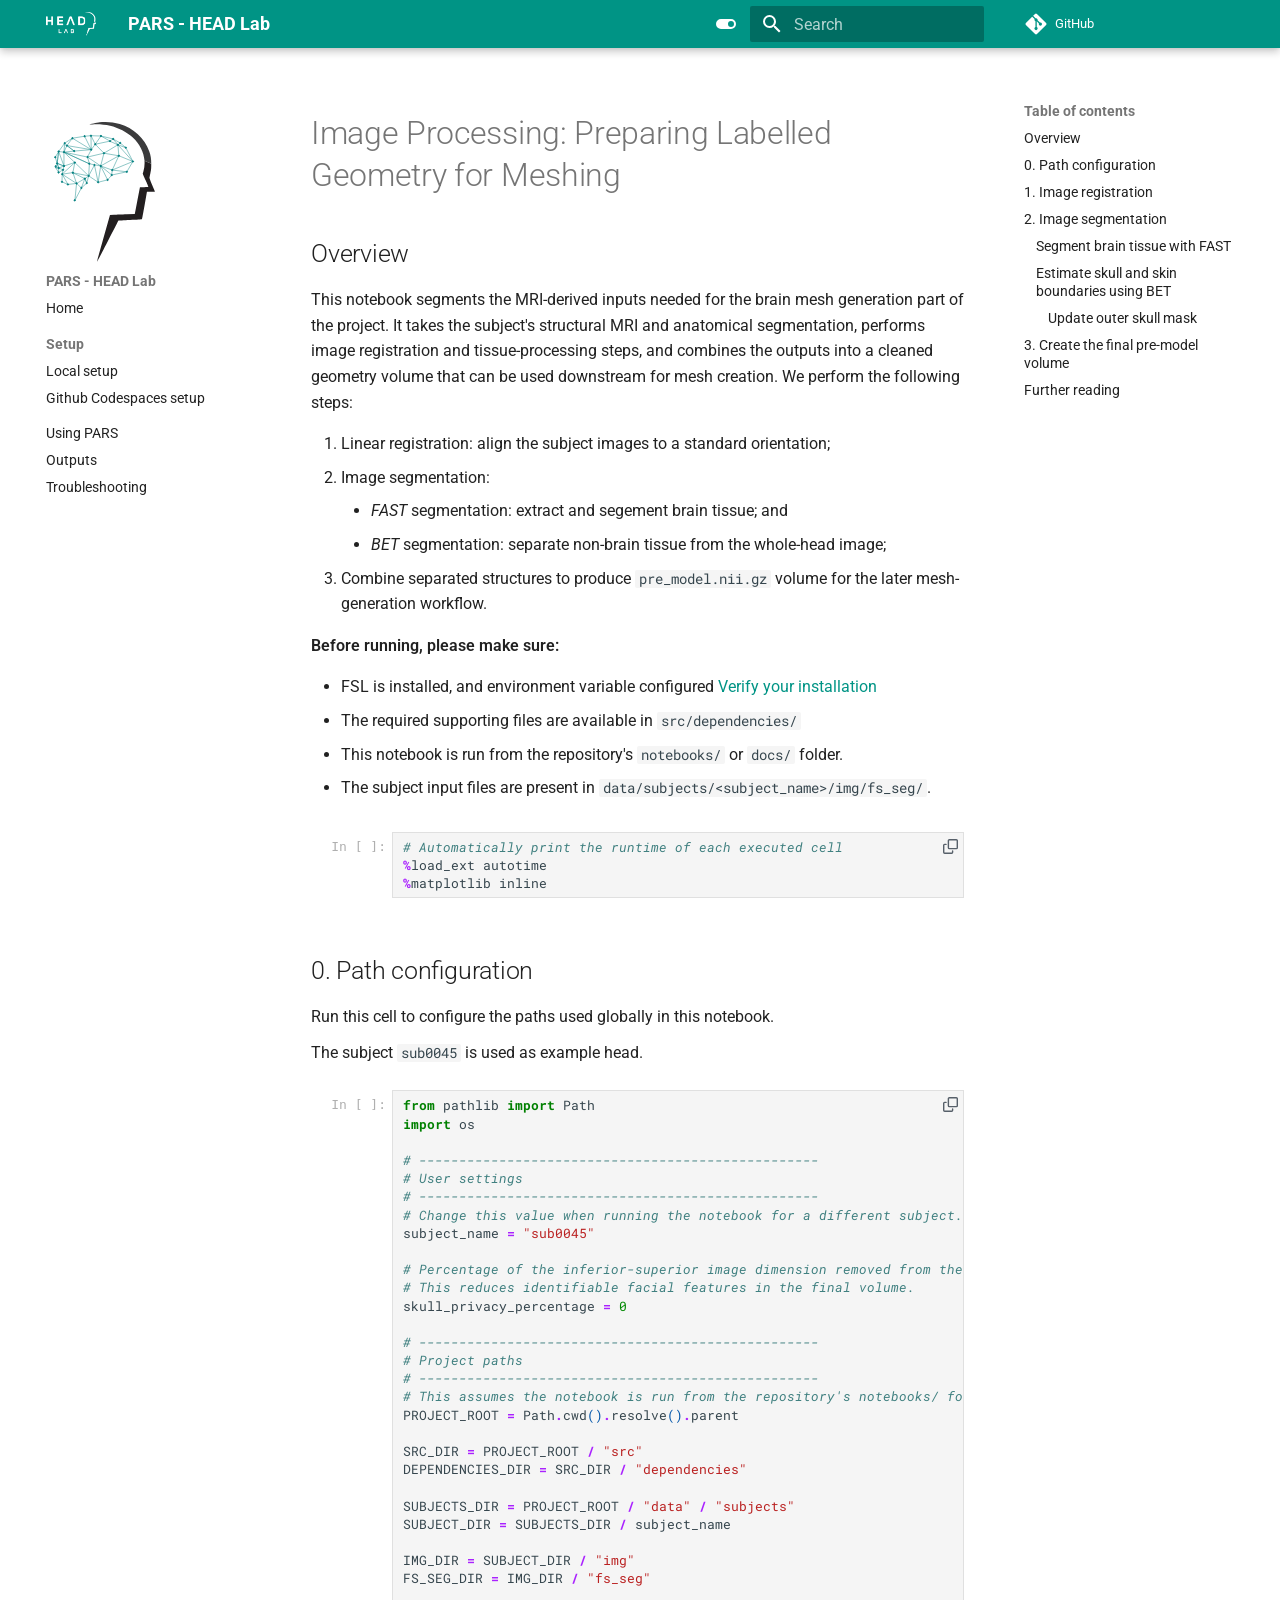
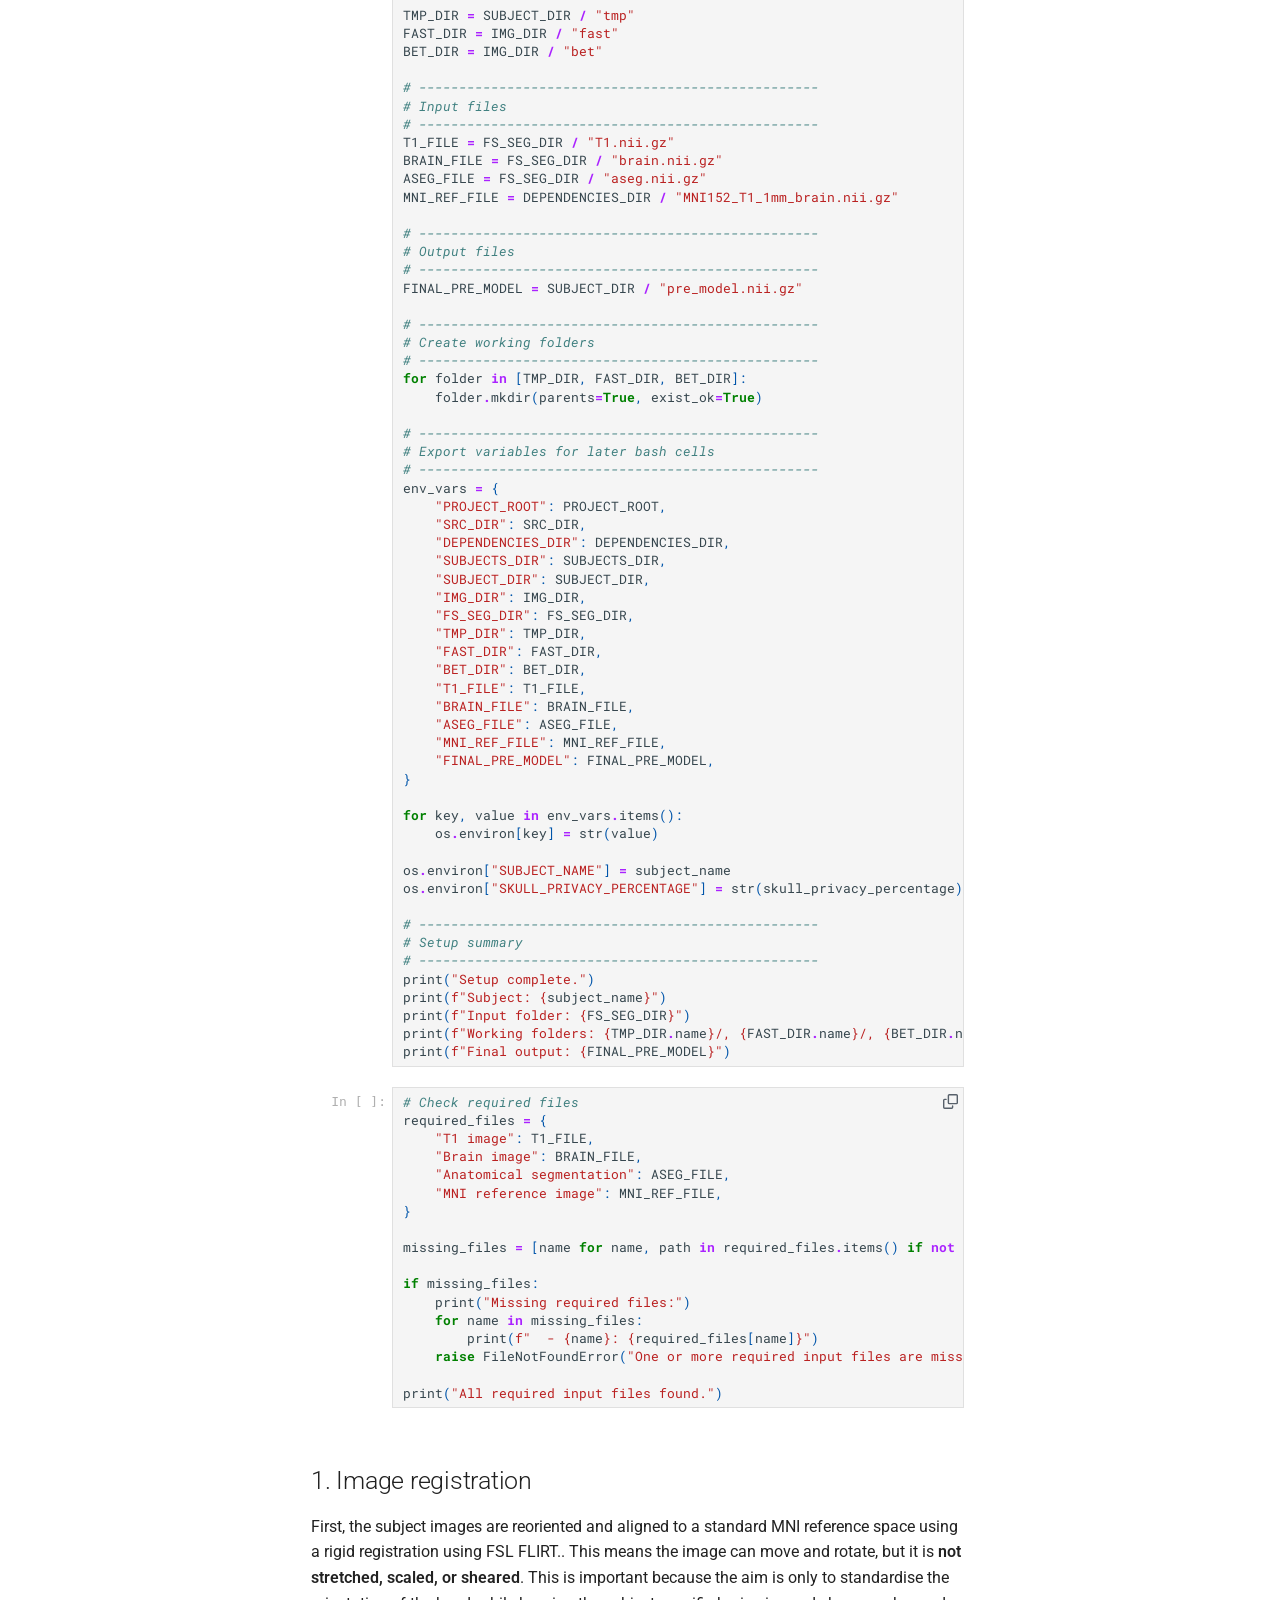
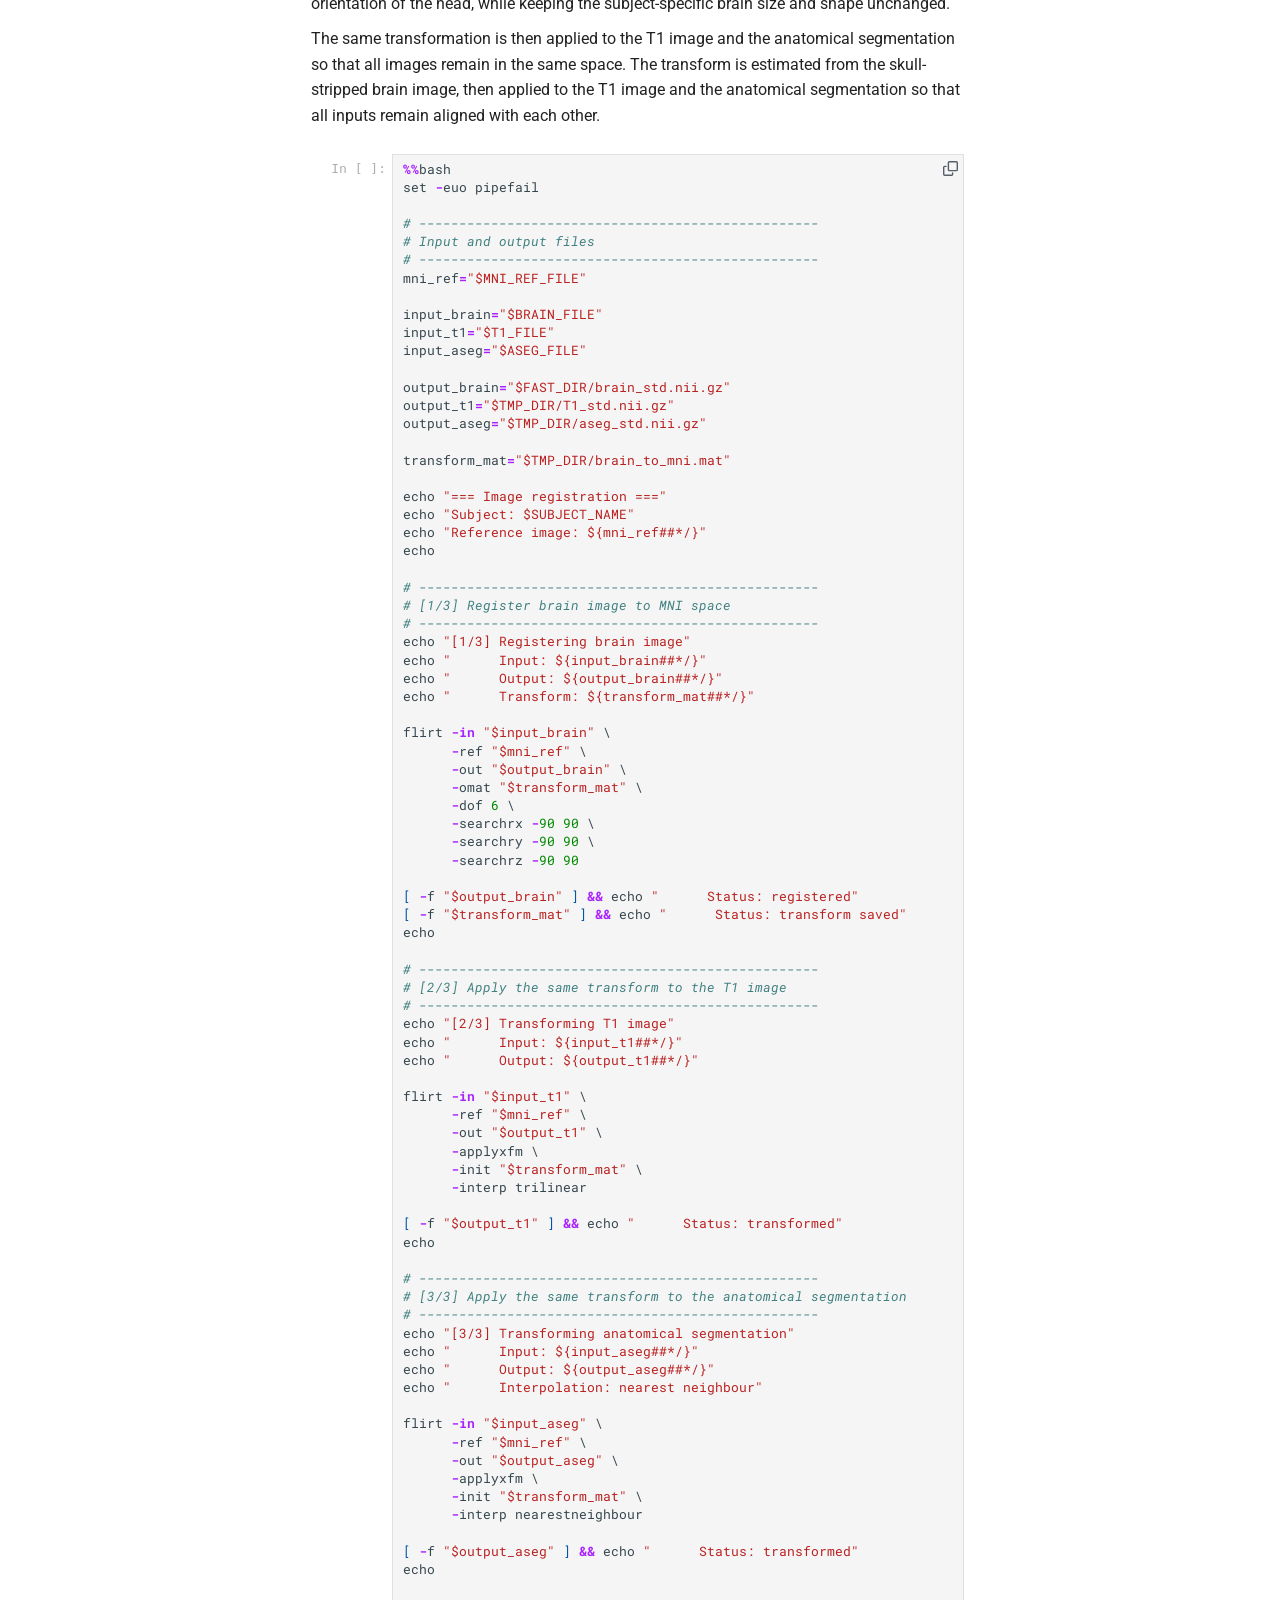
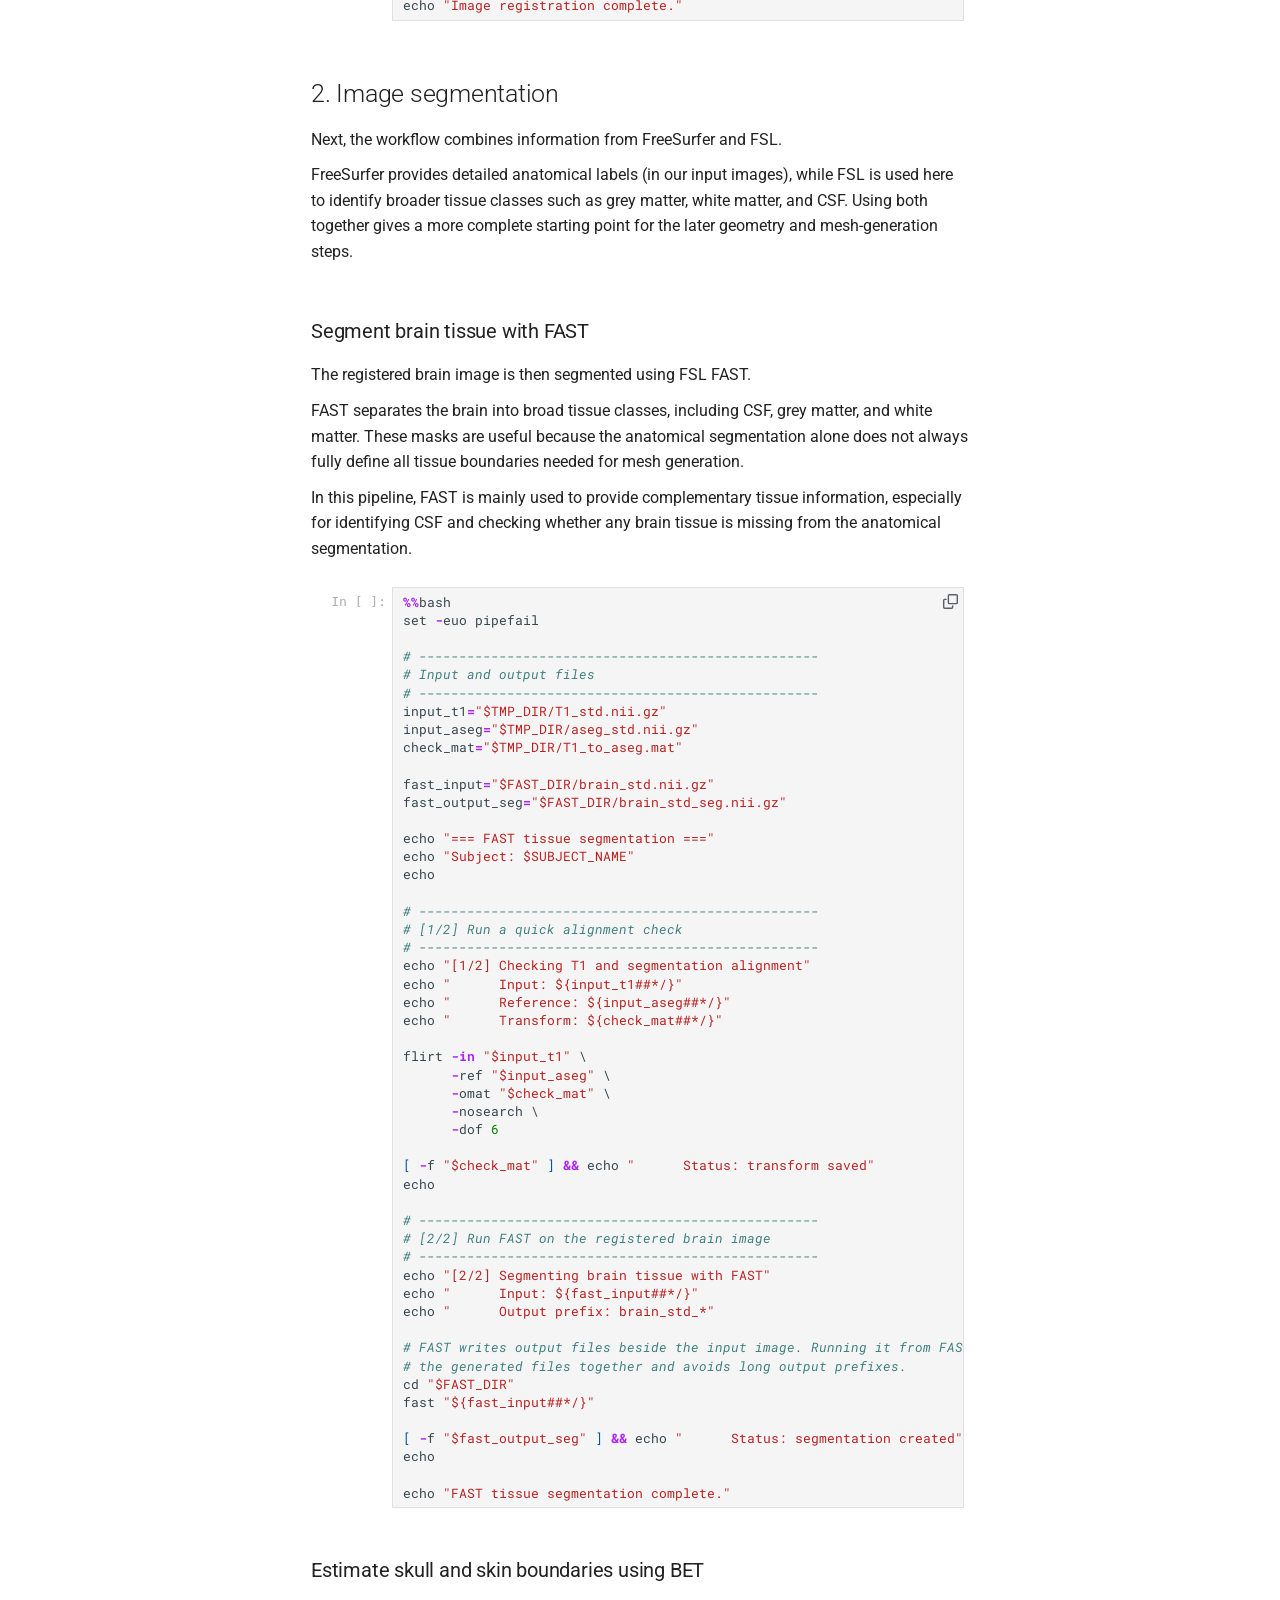
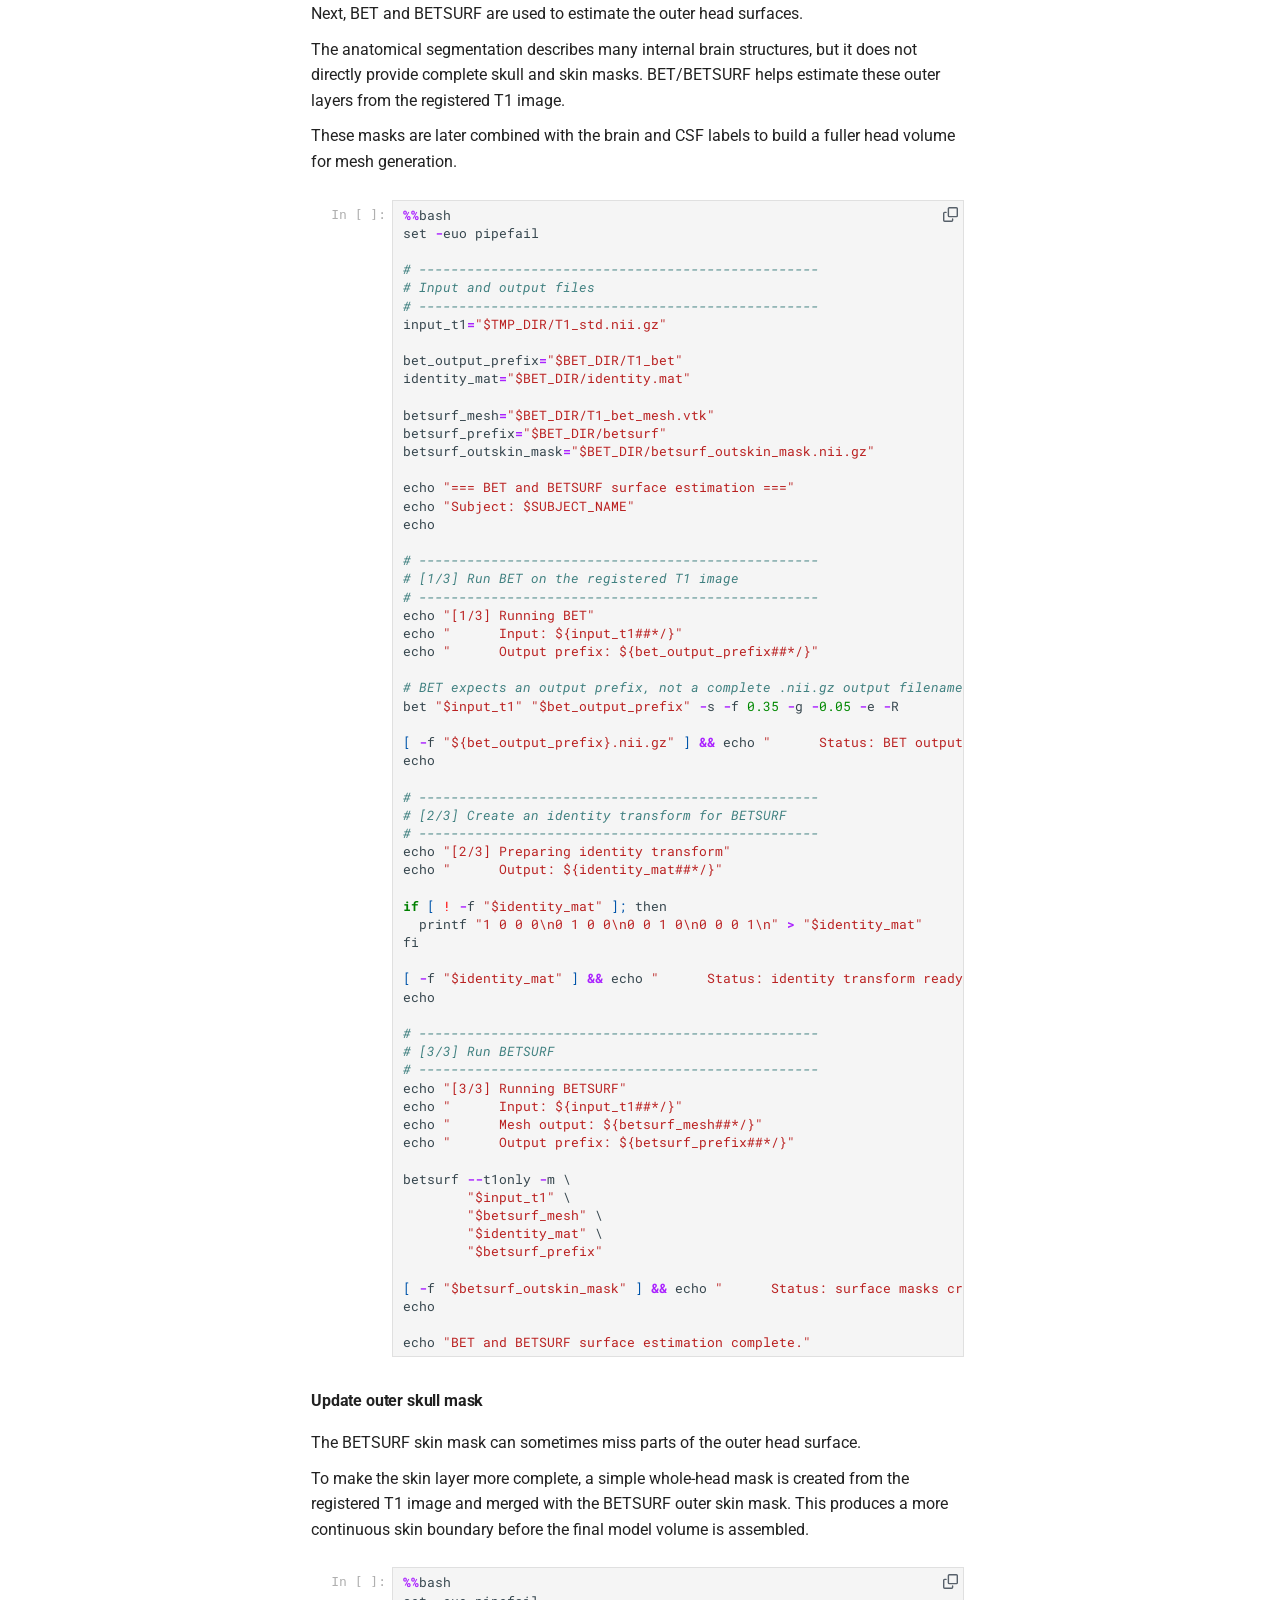
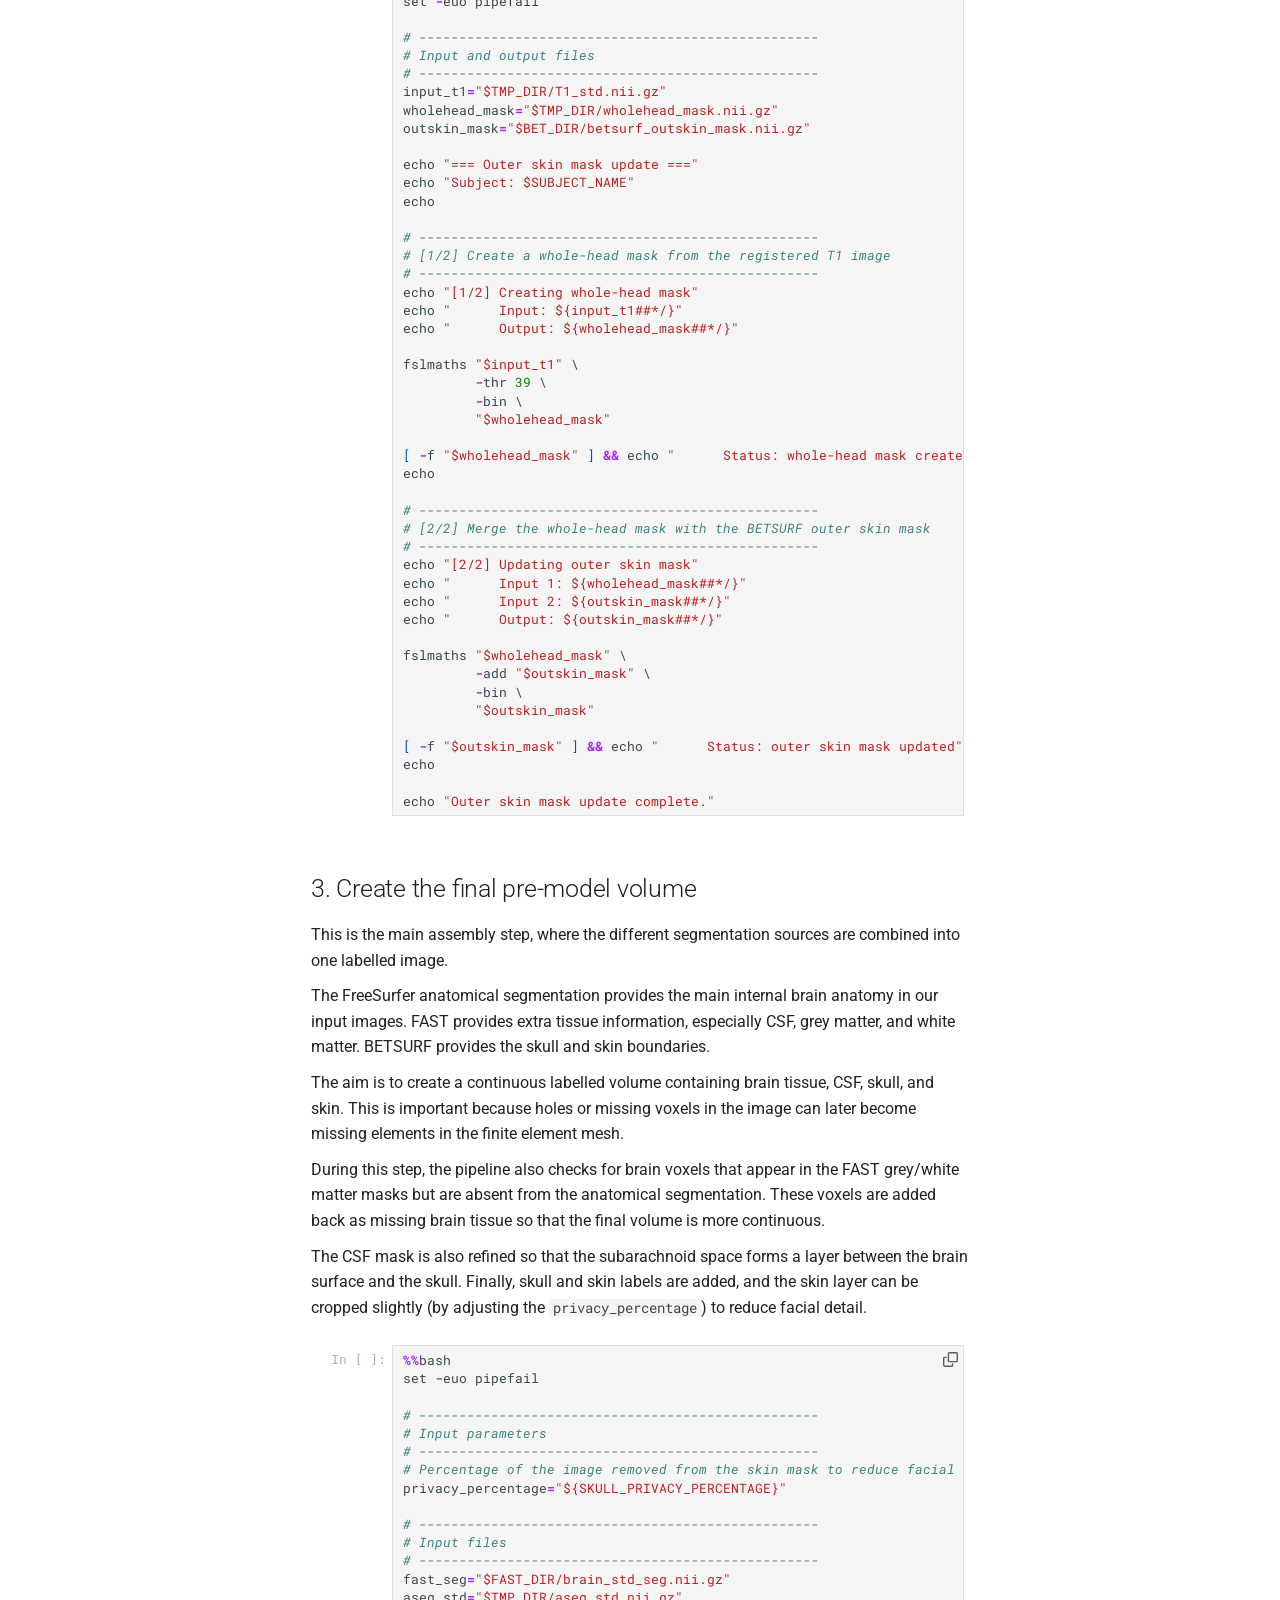
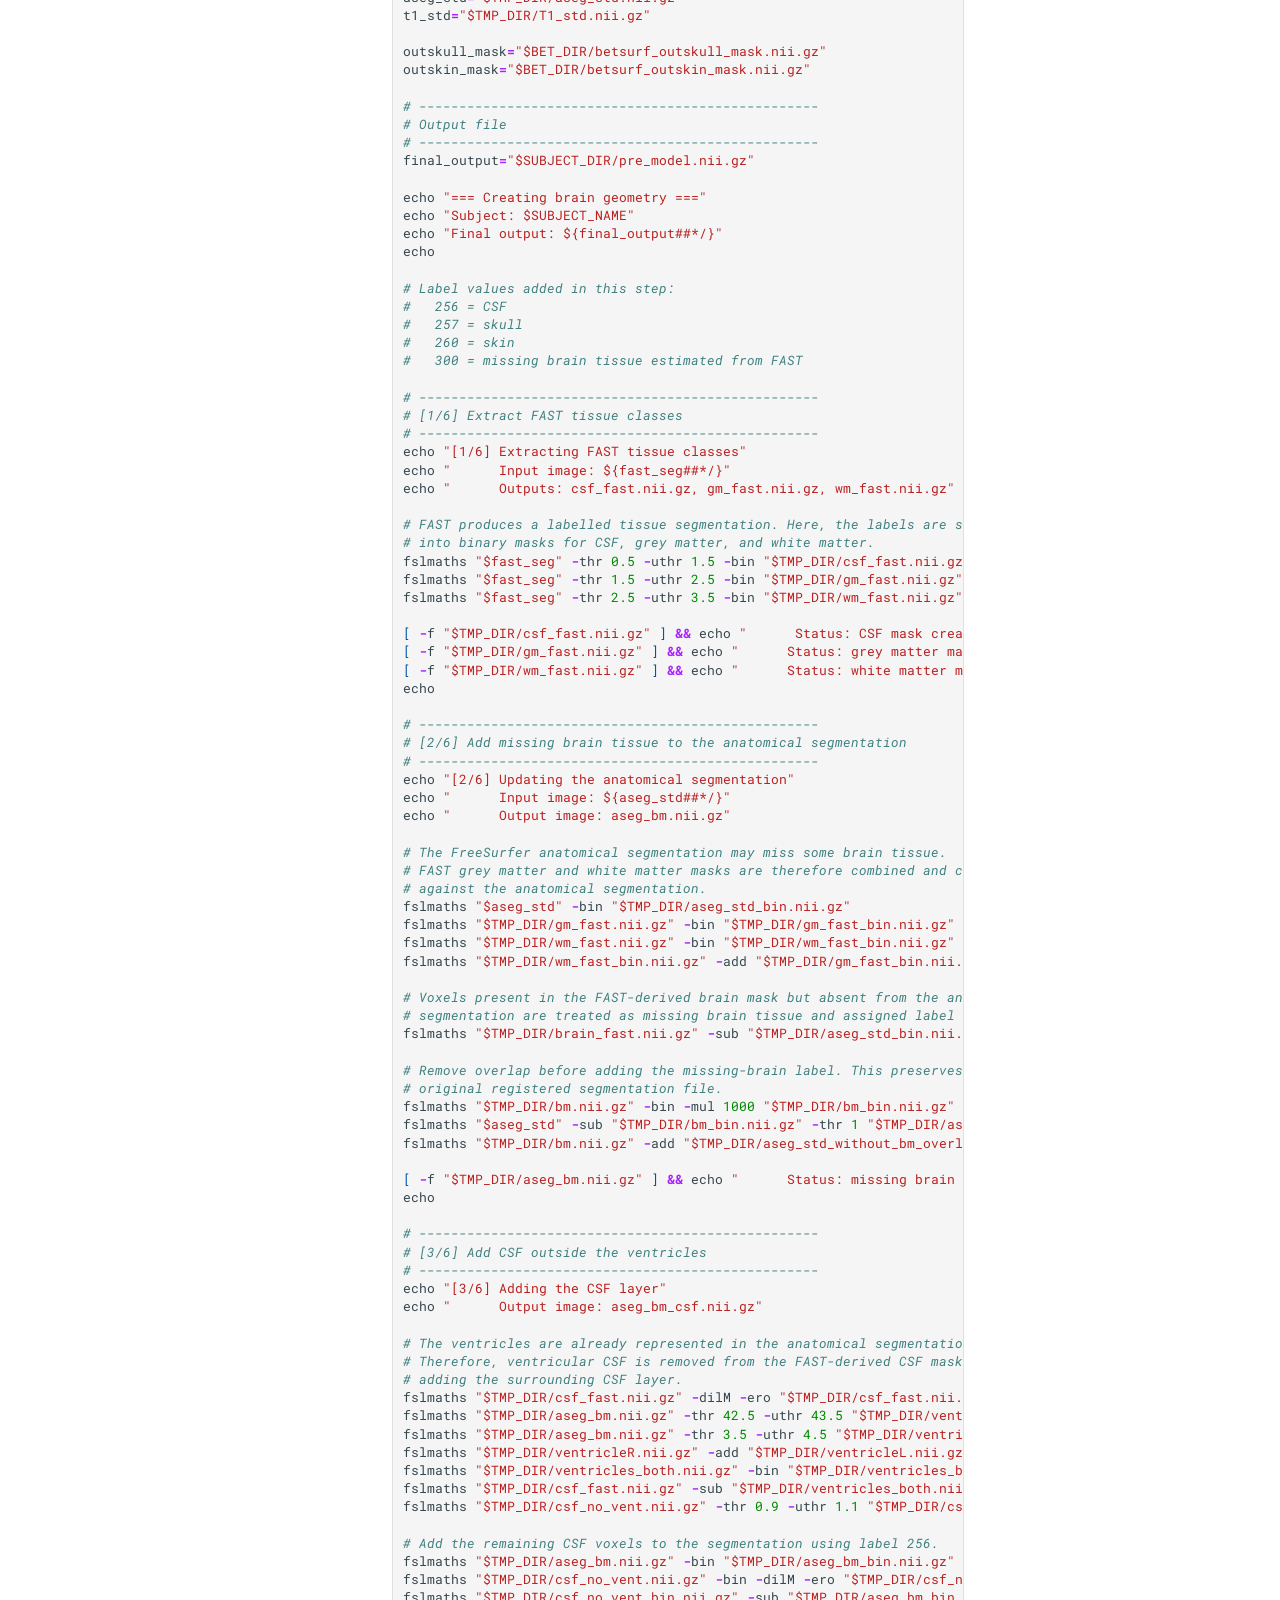
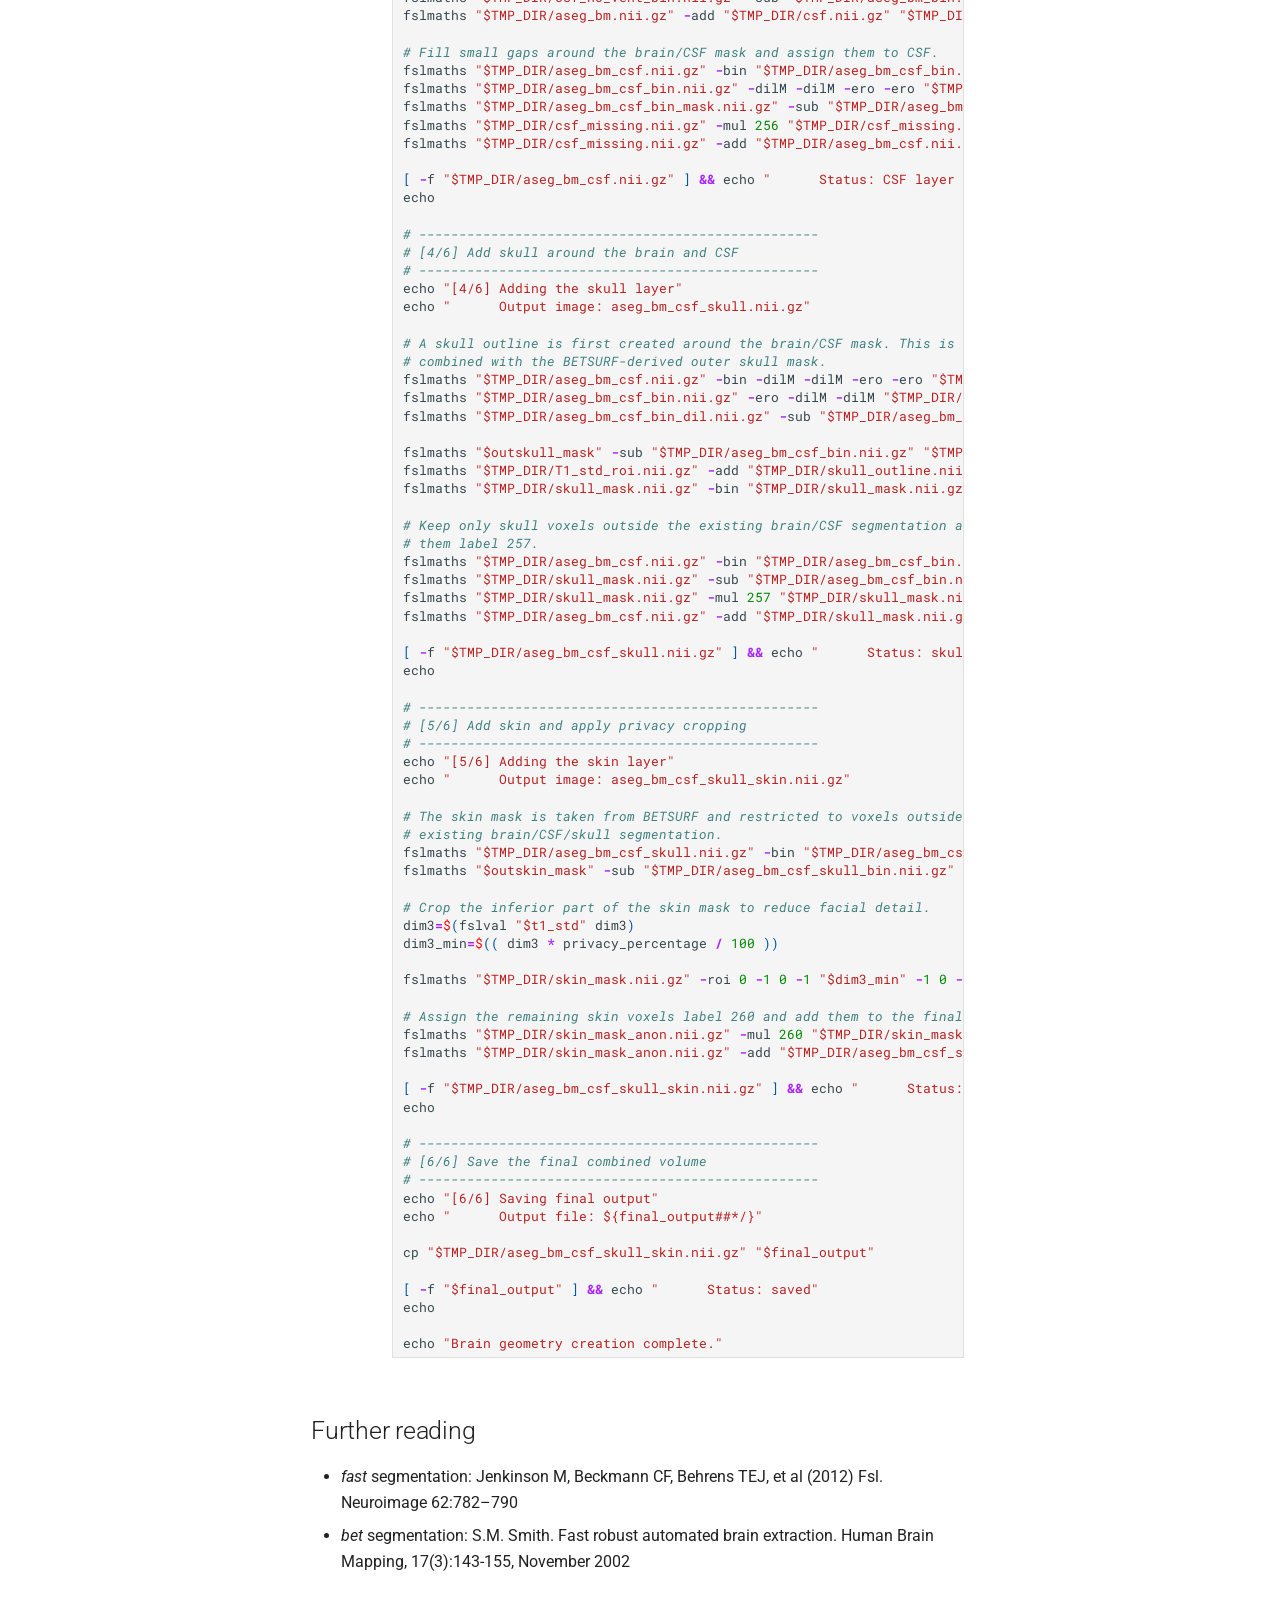
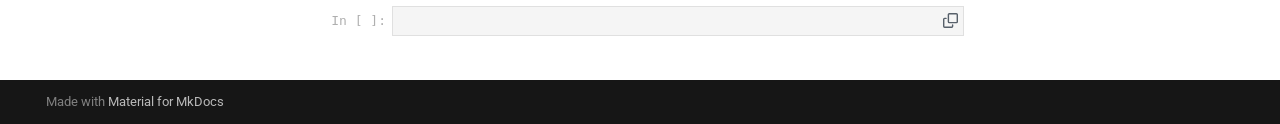
==== commit 50acfb88: "Deployed 15f5867 with MkDocs version: 1.6.1" ====
--- a/01_ImageProcess/index.html
+++ b/01_ImageProcess/index.html
@@ -1312,13 +1312,13 @@
 </div>
 </div>
 </div>
-</div><div class="jp-Cell jp-CodeCell jp-Notebook-cell">
-<div class="jp-Cell jp-CodeCell jp-Notebook-cell" id="cell-id=6e70f927-3b5e-49cd-bdfc-11a5e0110fd3">
+</div><div class="jp-Cell jp-CodeCell jp-Notebook-cell jp-mod-noOutputs">
+<div class="jp-Cell jp-CodeCell jp-Notebook-cell jp-mod-noOutputs" id="cell-id=6e70f927-3b5e-49cd-bdfc-11a5e0110fd3">
 <div class="jp-Cell-inputWrapper" tabindex="0">
 <div class="jp-Collapser jp-InputCollapser jp-Cell-inputCollapser">
 </div>
 <div class="jp-InputArea jp-Cell-inputArea">
-<div class="jp-InputPrompt jp-InputArea-prompt">In [1]:</div><div class="jp-CodeMirrorEditor jp-Editor jp-InputArea-editor" data-type="inline">
+<div class="jp-InputPrompt jp-InputArea-prompt">In [ ]:</div><div class="jp-CodeMirrorEditor jp-Editor jp-InputArea-editor" data-type="inline">
 <div class="CodeMirror cm-s-jupyter">
 <div class="zeroclipboard-container">
 <clipboard-copy ,="" aria-label="Copy to Clipboard" for="cell-1">
@@ -1342,19 +1342,6 @@
 </div>
 </div>
 </div>
-<div class="jp-Cell-outputWrapper">
-<div class="jp-Collapser jp-OutputCollapser jp-Cell-outputCollapser">
-</div>
-<div class="jp-OutputArea jp-Cell-outputArea">
-<div class="jp-OutputArea-child">
-<div class="jp-OutputPrompt jp-OutputArea-prompt"></div>
-<div class="jp-RenderedText jp-OutputArea-output" data-mime-type="text/plain" tabindex="0">
-<pre>time: 614 ms (started: 2026-05-06 18:13:12 +01:00)
-</pre>
-</div>
-</div>
-</div>
-</div>
 </div>
 </div>
 <div class="jp-Cell jp-MarkdownCell jp-Notebook-cell" id="cell-id=d6d3d7c1-16e5-44cb-83f9-df13926235e9">
@@ -1368,13 +1355,13 @@
 </div>
 </div>
 </div>
-</div><div class="jp-Cell jp-CodeCell jp-Notebook-cell">
-<div class="jp-Cell jp-CodeCell jp-Notebook-cell" id="cell-id=12a811a2-0069-442d-b91a-800ebb9a6e95">
+</div><div class="jp-Cell jp-CodeCell jp-Notebook-cell jp-mod-noOutputs">
+<div class="jp-Cell jp-CodeCell jp-Notebook-cell jp-mod-noOutputs" id="cell-id=12a811a2-0069-442d-b91a-800ebb9a6e95">
 <div class="jp-Cell-inputWrapper" tabindex="0">
 <div class="jp-Collapser jp-InputCollapser jp-Cell-inputCollapser">
 </div>
 <div class="jp-InputArea jp-Cell-inputArea">
-<div class="jp-InputPrompt jp-InputArea-prompt">In [2]:</div><div class="jp-CodeMirrorEditor jp-Editor jp-InputArea-editor" data-type="inline">
+<div class="jp-InputPrompt jp-InputArea-prompt">In [ ]:</div><div class="jp-CodeMirrorEditor jp-Editor jp-InputArea-editor" data-type="inline">
 <div class="CodeMirror cm-s-jupyter">
 <div class="zeroclipboard-container">
 <clipboard-copy ,="" aria-label="Copy to Clipboard" for="cell-2">
@@ -1398,7 +1385,7 @@
 
 <span class="c1"># Percentage of the inferior-superior image dimension removed from the skin mask.</span>
 <span class="c1"># This reduces identifiable facial features in the final volume.</span>
-<span class="n">skull_privacy_percentage</span> <span class="o">=</span> <span class="mi">10</span>
+<span class="n">skull_privacy_percentage</span> <span class="o">=</span> <span class="mi">0</span>
 
 <span class="c1"># --------------------------------------------------</span>
 <span class="c1"># Project paths</span>
@@ -1485,7 +1472,7 @@
 
 # Percentage of the inferior-superior image dimension removed from the skin mask.
 # This reduces identifiable facial features in the final volume.
-skull_privacy_percentage = 10
+skull_privacy_percentage = 0
 
 # --------------------------------------------------
 # Project paths
@@ -1564,32 +1551,14 @@
 </div>
 </div>
 </div>
-<div class="jp-Cell-outputWrapper">
-<div class="jp-Collapser jp-OutputCollapser jp-Cell-outputCollapser">
-</div>
-<div class="jp-OutputArea jp-Cell-outputArea">
-<div class="jp-OutputArea-child">
-<div class="jp-OutputPrompt jp-OutputArea-prompt"></div>
-<div class="jp-RenderedText jp-OutputArea-output" data-mime-type="text/plain" tabindex="0">
-<pre>Setup complete.
-Subject: sub0045
-Input folder: /Users/yc4421/Library/CloudStorage/Box-Box/GTA/ReCoDE_BrainMesh/ReCoDE-brain-mesh-creation/data/subjects/sub0045/img/fs_seg
-Working folders: tmp/, fast/, bet/
-Final output: /Users/yc4421/Library/CloudStorage/Box-Box/GTA/ReCoDE_BrainMesh/ReCoDE-brain-mesh-creation/data/subjects/sub0045/pre_model.nii.gz
-time: 5.83 ms (started: 2026-05-06 18:13:13 +01:00)
-</pre>
-</div>
-</div>
-</div>
-</div>
-</div>
-</div><div class="jp-Cell jp-CodeCell jp-Notebook-cell">
-<div class="jp-Cell jp-CodeCell jp-Notebook-cell" id="cell-id=4519c7b6-d866-4cb1-919b-8f645d5fb899">
+</div>
+</div><div class="jp-Cell jp-CodeCell jp-Notebook-cell jp-mod-noOutputs">
+<div class="jp-Cell jp-CodeCell jp-Notebook-cell jp-mod-noOutputs" id="cell-id=4519c7b6-d866-4cb1-919b-8f645d5fb899">
 <div class="jp-Cell-inputWrapper" tabindex="0">
 <div class="jp-Collapser jp-InputCollapser jp-Cell-inputCollapser">
 </div>
 <div class="jp-InputArea jp-Cell-inputArea">
-<div class="jp-InputPrompt jp-InputArea-prompt">In [3]:</div><div class="jp-CodeMirrorEditor jp-Editor jp-InputArea-editor" data-type="inline">
+<div class="jp-InputPrompt jp-InputArea-prompt">In [ ]:</div><div class="jp-CodeMirrorEditor jp-Editor jp-InputArea-editor" data-type="inline">
 <div class="CodeMirror cm-s-jupyter">
 <div class="zeroclipboard-container">
 <clipboard-copy ,="" aria-label="Copy to Clipboard" for="cell-3">
@@ -1641,20 +1610,6 @@
 </div>
 </div>
 </div>
-<div class="jp-Cell-outputWrapper">
-<div class="jp-Collapser jp-OutputCollapser jp-Cell-outputCollapser">
-</div>
-<div class="jp-OutputArea jp-Cell-outputArea">
-<div class="jp-OutputArea-child">
-<div class="jp-OutputPrompt jp-OutputArea-prompt"></div>
-<div class="jp-RenderedText jp-OutputArea-output" data-mime-type="text/plain" tabindex="0">
-<pre>All required input files found.
-time: 4.29 ms (started: 2026-05-06 18:13:40 +01:00)
-</pre>
-</div>
-</div>
-</div>
-</div>
 </div>
 </div>
 <div class="jp-Cell jp-MarkdownCell jp-Notebook-cell" id="cell-id=d1fb568f-b02f-4a58-bd94-2ab36ea68e55">
@@ -1669,13 +1624,13 @@
 </div>
 </div>
 </div>
-</div><div class="jp-Cell jp-CodeCell jp-Notebook-cell">
-<div class="jp-Cell jp-CodeCell jp-Notebook-cell" id="cell-id=c951dac8-87ba-4ccc-9f12-f6c26a92652e">
+</div><div class="jp-Cell jp-CodeCell jp-Notebook-cell jp-mod-noOutputs">
+<div class="jp-Cell jp-CodeCell jp-Notebook-cell jp-mod-noOutputs" id="cell-id=c951dac8-87ba-4ccc-9f12-f6c26a92652e">
 <div class="jp-Cell-inputWrapper" tabindex="0">
 <div class="jp-Collapser jp-InputCollapser jp-Cell-inputCollapser">
 </div>
 <div class="jp-InputArea jp-Cell-inputArea">
-<div class="jp-InputPrompt jp-InputArea-prompt">In [4]:</div><div class="jp-CodeMirrorEditor jp-Editor jp-InputArea-editor" data-type="inline">
+<div class="jp-InputPrompt jp-InputArea-prompt">In [ ]:</div><div class="jp-CodeMirrorEditor jp-Editor jp-InputArea-editor" data-type="inline">
 <div class="CodeMirror cm-s-jupyter">
 <div class="zeroclipboard-container">
 <clipboard-copy ,="" aria-label="Copy to Clipboard" for="cell-4">
@@ -1853,42 +1808,6 @@
 </div>
 </div>
 </div>
-<div class="jp-Cell-outputWrapper">
-<div class="jp-Collapser jp-OutputCollapser jp-Cell-outputCollapser">
-</div>
-<div class="jp-OutputArea jp-Cell-outputArea">
-<div class="jp-OutputArea-child">
-<div class="jp-OutputPrompt jp-OutputArea-prompt"></div>
-<div class="jp-RenderedText jp-OutputArea-output" data-mime-type="text/plain" tabindex="0">
-<pre>=== Image registration ===
-Subject: sub0045
-Reference image: MNI152_T1_1mm_brain.nii.gz
-
-[1/3] Registering brain image
-      Input: brain.nii.gz
-      Output: brain_std.nii.gz
-      Transform: brain_to_mni.mat
-      Status: registered
-      Status: transform saved
-
-[2/3] Transforming T1 image
-      Input: T1.nii.gz
-      Output: T1_std.nii.gz
-      Status: transformed
-
-[3/3] Transforming anatomical segmentation
-      Input: aseg.nii.gz
-      Output: aseg_std.nii.gz
-      Interpolation: nearest neighbour
-      Status: transformed
-
-Image registration complete.
-time: 30.3 s (started: 2026-05-06 18:13:54 +01:00)
-</pre>
-</div>
-</div>
-</div>
-</div>
 </div>
 </div>
 <div class="jp-Cell jp-MarkdownCell jp-Notebook-cell" id="cell-id=19aadbad-48bd-4928-8c06-d6f9725c7554">
@@ -1915,13 +1834,13 @@
 </div>
 </div>
 </div>
-</div><div class="jp-Cell jp-CodeCell jp-Notebook-cell">
-<div class="jp-Cell jp-CodeCell jp-Notebook-cell" id="cell-id=12d09ea4-2dcc-445d-af23-17bb97e40f56">
+</div><div class="jp-Cell jp-CodeCell jp-Notebook-cell jp-mod-noOutputs">
+<div class="jp-Cell jp-CodeCell jp-Notebook-cell jp-mod-noOutputs" id="cell-id=12d09ea4-2dcc-445d-af23-17bb97e40f56">
 <div class="jp-Cell-inputWrapper" tabindex="0">
 <div class="jp-Collapser jp-InputCollapser jp-Cell-inputCollapser">
 </div>
 <div class="jp-InputArea jp-Cell-inputArea">
-<div class="jp-InputPrompt jp-InputArea-prompt">In [5]:</div><div class="jp-CodeMirrorEditor jp-Editor jp-InputArea-editor" data-type="inline">
+<div class="jp-InputPrompt jp-InputArea-prompt">In [ ]:</div><div class="jp-CodeMirrorEditor jp-Editor jp-InputArea-editor" data-type="inline">
 <div class="CodeMirror cm-s-jupyter">
 <div class="zeroclipboard-container">
 <clipboard-copy ,="" aria-label="Copy to Clipboard" for="cell-5">
@@ -2039,32 +1958,6 @@
 </div>
 </div>
 </div>
-<div class="jp-Cell-outputWrapper">
-<div class="jp-Collapser jp-OutputCollapser jp-Cell-outputCollapser">
-</div>
-<div class="jp-OutputArea jp-Cell-outputArea">
-<div class="jp-OutputArea-child">
-<div class="jp-OutputPrompt jp-OutputArea-prompt"></div>
-<div class="jp-RenderedText jp-OutputArea-output" data-mime-type="text/plain" tabindex="0">
-<pre>=== FAST tissue segmentation ===
-Subject: sub0045
-
-[1/2] Checking T1 and segmentation alignment
-      Input: T1_std.nii.gz
-      Reference: aseg_std.nii.gz
-      Transform: T1_to_aseg.mat
-      Status: transform saved
-
-[2/2] Segmenting brain tissue with FAST
-      Input: brain_std.nii.gz
-      Output prefix: brain_std_*
-Process is interrupted.
-time: 2min 32s (started: 2026-05-06 18:14:50 +01:00)
-</pre>
-</div>
-</div>
-</div>
-</div>
 </div>
 </div>
 <div class="jp-Cell jp-MarkdownCell jp-Notebook-cell" id="cell-id=2ae5c326-7f3c-4ad0-863b-e05705302b31">
@@ -2079,13 +1972,13 @@
 </div>
 </div>
 </div>
-</div><div class="jp-Cell jp-CodeCell jp-Notebook-cell">
-<div class="jp-Cell jp-CodeCell jp-Notebook-cell" id="cell-id=a8510894-d6c7-45e5-a35b-81e71778fc62">
+</div><div class="jp-Cell jp-CodeCell jp-Notebook-cell jp-mod-noOutputs">
+<div class="jp-Cell jp-CodeCell jp-Notebook-cell jp-mod-noOutputs" id="cell-id=a8510894-d6c7-45e5-a35b-81e71778fc62">
 <div class="jp-Cell-inputWrapper" tabindex="0">
 <div class="jp-Collapser jp-InputCollapser jp-Cell-inputCollapser">
 </div>
 <div class="jp-InputArea jp-Cell-inputArea">
-<div class="jp-InputPrompt jp-InputArea-prompt">In [5]:</div><div class="jp-CodeMirrorEditor jp-Editor jp-InputArea-editor" data-type="inline">
+<div class="jp-InputPrompt jp-InputArea-prompt">In [ ]:</div><div class="jp-CodeMirrorEditor jp-Editor jp-InputArea-editor" data-type="inline">
 <div class="CodeMirror cm-s-jupyter">
 <div class="zeroclipboard-container">
 <clipboard-copy ,="" aria-label="Copy to Clipboard" for="cell-6">
@@ -2229,36 +2122,6 @@
 </div>
 </div>
 </div>
-<div class="jp-Cell-outputWrapper">
-<div class="jp-Collapser jp-OutputCollapser jp-Cell-outputCollapser">
-</div>
-<div class="jp-OutputArea jp-Cell-outputArea">
-<div class="jp-OutputArea-child">
-<div class="jp-OutputPrompt jp-OutputArea-prompt"></div>
-<div class="jp-RenderedText jp-OutputArea-output" data-mime-type="text/plain" tabindex="0">
-<pre>=== BET and BETSURF ===
-Subject: sub0045
-
-[1/3] Running BET on input: T1_std
-      Output prefix: T1_bet
-      Status: BET output created
-
-[2/3] Preparing transform: identity.mat
-      Status: ready
-
-[3/3] Running BETSURF
-      Input image: T1_std
-      Output mesh: T1_bet_mesh.vtk
-      Output prefix: betsurf
-      Status: surface masks created
-
-BET and BETSURF complete.
-time: 31.8 s (started: 2026-04-28 12:45:19 +01:00)
-</pre>
-</div>
-</div>
-</div>
-</div>
 </div>
 </div>
 <div class="jp-Cell jp-MarkdownCell jp-Notebook-cell" id="cell-id=5cedf9b9-b1af-4c17-9886-f658afab8967">
@@ -2272,13 +2135,13 @@
 </div>
 </div>
 </div>
-</div><div class="jp-Cell jp-CodeCell jp-Notebook-cell">
-<div class="jp-Cell jp-CodeCell jp-Notebook-cell" id="cell-id=92efeb9b-b895-49be-bdfe-258e5e96c675">
+</div><div class="jp-Cell jp-CodeCell jp-Notebook-cell jp-mod-noOutputs">
+<div class="jp-Cell jp-CodeCell jp-Notebook-cell jp-mod-noOutputs" id="cell-id=92efeb9b-b895-49be-bdfe-258e5e96c675">
 <div class="jp-Cell-inputWrapper" tabindex="0">
 <div class="jp-Collapser jp-InputCollapser jp-Cell-inputCollapser">
 </div>
 <div class="jp-InputArea jp-Cell-inputArea">
-<div class="jp-InputPrompt jp-InputArea-prompt">In [7]:</div><div class="jp-CodeMirrorEditor jp-Editor jp-InputArea-editor" data-type="inline">
+<div class="jp-InputPrompt jp-InputArea-prompt">In [ ]:</div><div class="jp-CodeMirrorEditor jp-Editor jp-InputArea-editor" data-type="inline">
 <div class="CodeMirror cm-s-jupyter">
 <div class="zeroclipboard-container">
 <clipboard-copy ,="" aria-label="Copy to Clipboard" for="cell-7">
@@ -2388,34 +2251,6 @@
 </div>
 </div>
 </div>
-<div class="jp-Cell-outputWrapper">
-<div class="jp-Collapser jp-OutputCollapser jp-Cell-outputCollapser">
-</div>
-<div class="jp-OutputArea jp-Cell-outputArea">
-<div class="jp-OutputArea-child">
-<div class="jp-OutputPrompt jp-OutputArea-prompt"></div>
-<div class="jp-RenderedText jp-OutputArea-output" data-mime-type="text/plain" tabindex="0">
-<pre>=== Outer skin mask update ===
-Subject: sub0045
-
-[1/2] Creating whole-head mask
-      Input: T1_std.nii.gz
-      Output: wholehead_mask.nii.gz
-      Status: whole-head mask created
-
-[2/2] Updating outer skin mask
-      Input 1: wholehead_mask.nii.gz
-      Input 2: betsurf_outskin_mask.nii.gz
-      Output: betsurf_outskin_mask.nii.gz
-      Status: outer skin mask updated
-
-Outer skin mask update complete.
-time: 1.49 s (started: 2026-05-06 18:17:38 +01:00)
-</pre>
-</div>
-</div>
-</div>
-</div>
 </div>
 </div>
 <div class="jp-Cell jp-MarkdownCell jp-Notebook-cell" id="cell-id=c0de4eda-d665-4c6e-b06e-7b2f52ea8670">
@@ -2428,17 +2263,17 @@
 <p>The FreeSurfer anatomical segmentation provides the main internal brain anatomy in our input images. FAST provides extra tissue information, especially CSF, grey matter, and white matter. BETSURF provides the skull and skin boundaries.</p>
 <p>The aim is to create a continuous labelled volume containing brain tissue, CSF, skull, and skin. This is important because holes or missing voxels in the image can later become missing elements in the finite element mesh.</p>
 <p>During this step, the pipeline also checks for brain voxels that appear in the FAST grey/white matter masks but are absent from the anatomical segmentation. These voxels are added back as missing brain tissue so that the final volume is more continuous.</p>
-<p>The CSF mask is also refined so that the subarachnoid space forms a layer between the brain surface and the skull. Finally, skull and skin labels are added, and the skin layer is cropped slightly (by adjusting the <code>privacy_percentage</code>) to reduce facial detail.</p>
-</div>
-</div>
-</div>
-</div><div class="jp-Cell jp-CodeCell jp-Notebook-cell">
-<div class="jp-Cell jp-CodeCell jp-Notebook-cell" id="cell-id=9cc19a1e-e807-4a48-89d4-229fc151996f">
+<p>The CSF mask is also refined so that the subarachnoid space forms a layer between the brain surface and the skull. Finally, skull and skin labels are added, and the skin layer can be cropped slightly (by adjusting the <code>privacy_percentage</code>) to reduce facial detail.</p>
+</div>
+</div>
+</div>
+</div><div class="jp-Cell jp-CodeCell jp-Notebook-cell jp-mod-noOutputs">
+<div class="jp-Cell jp-CodeCell jp-Notebook-cell jp-mod-noOutputs" id="cell-id=9cc19a1e-e807-4a48-89d4-229fc151996f">
 <div class="jp-Cell-inputWrapper" tabindex="0">
 <div class="jp-Collapser jp-InputCollapser jp-Cell-inputCollapser">
 </div>
 <div class="jp-InputArea jp-Cell-inputArea">
-<div class="jp-InputPrompt jp-InputArea-prompt">In [8]:</div><div class="jp-CodeMirrorEditor jp-Editor jp-InputArea-editor" data-type="inline">
+<div class="jp-InputPrompt jp-InputArea-prompt">In [ ]:</div><div class="jp-CodeMirrorEditor jp-Editor jp-InputArea-editor" data-type="inline">
 <div class="CodeMirror cm-s-jupyter">
 <div class="zeroclipboard-container">
 <clipboard-copy ,="" aria-label="Copy to Clipboard" for="cell-8">
@@ -2804,53 +2639,6 @@
 echo
 
 echo "Brain geometry creation complete."</div>
-</div>
-</div>
-</div>
-</div>
-<div class="jp-Cell-outputWrapper">
-<div class="jp-Collapser jp-OutputCollapser jp-Cell-outputCollapser">
-</div>
-<div class="jp-OutputArea jp-Cell-outputArea">
-<div class="jp-OutputArea-child">
-<div class="jp-OutputPrompt jp-OutputArea-prompt"></div>
-<div class="jp-RenderedText jp-OutputArea-output" data-mime-type="text/plain" tabindex="0">
-<pre>The history saving thread hit an unexpected error (OperationalError('attempt to write a readonly database')).History will not be written to the database.
-=== Creating brain geometry ===
-Subject: sub0045
-Final output: pre_model.nii.gz
-
-[1/6] Extracting FAST tissue classes
-      Input image: brain_std_seg.nii.gz
-      Outputs: csf_fast.nii.gz, gm_fast.nii.gz, wm_fast.nii.gz
-      Status: CSF mask created
-      Status: grey matter mask created
-      Status: white matter mask created
-
-[2/6] Updating the anatomical segmentation
-      Input image: aseg_std.nii.gz
-      Output image: aseg_bm.nii.gz
-      Status: missing brain tissue added
-
-[3/6] Adding the CSF layer
-      Output image: aseg_bm_csf.nii.gz
-      Status: CSF layer added
-
-[4/6] Adding the skull layer
-      Output image: aseg_bm_csf_skull.nii.gz
-      Status: skull layer added
-
-[5/6] Adding the skin layer
-      Output image: aseg_bm_csf_skull_skin.nii.gz
-      Status: skin layer added
-
-[6/6] Saving final output
-      Output file: pre_model.nii.gz
-      Status: saved
-
-Brain geometry creation complete.
-time: 54.8 s (started: 2026-05-06 18:22:40 +01:00)
-</pre>
 </div>
 </div>
 </div>
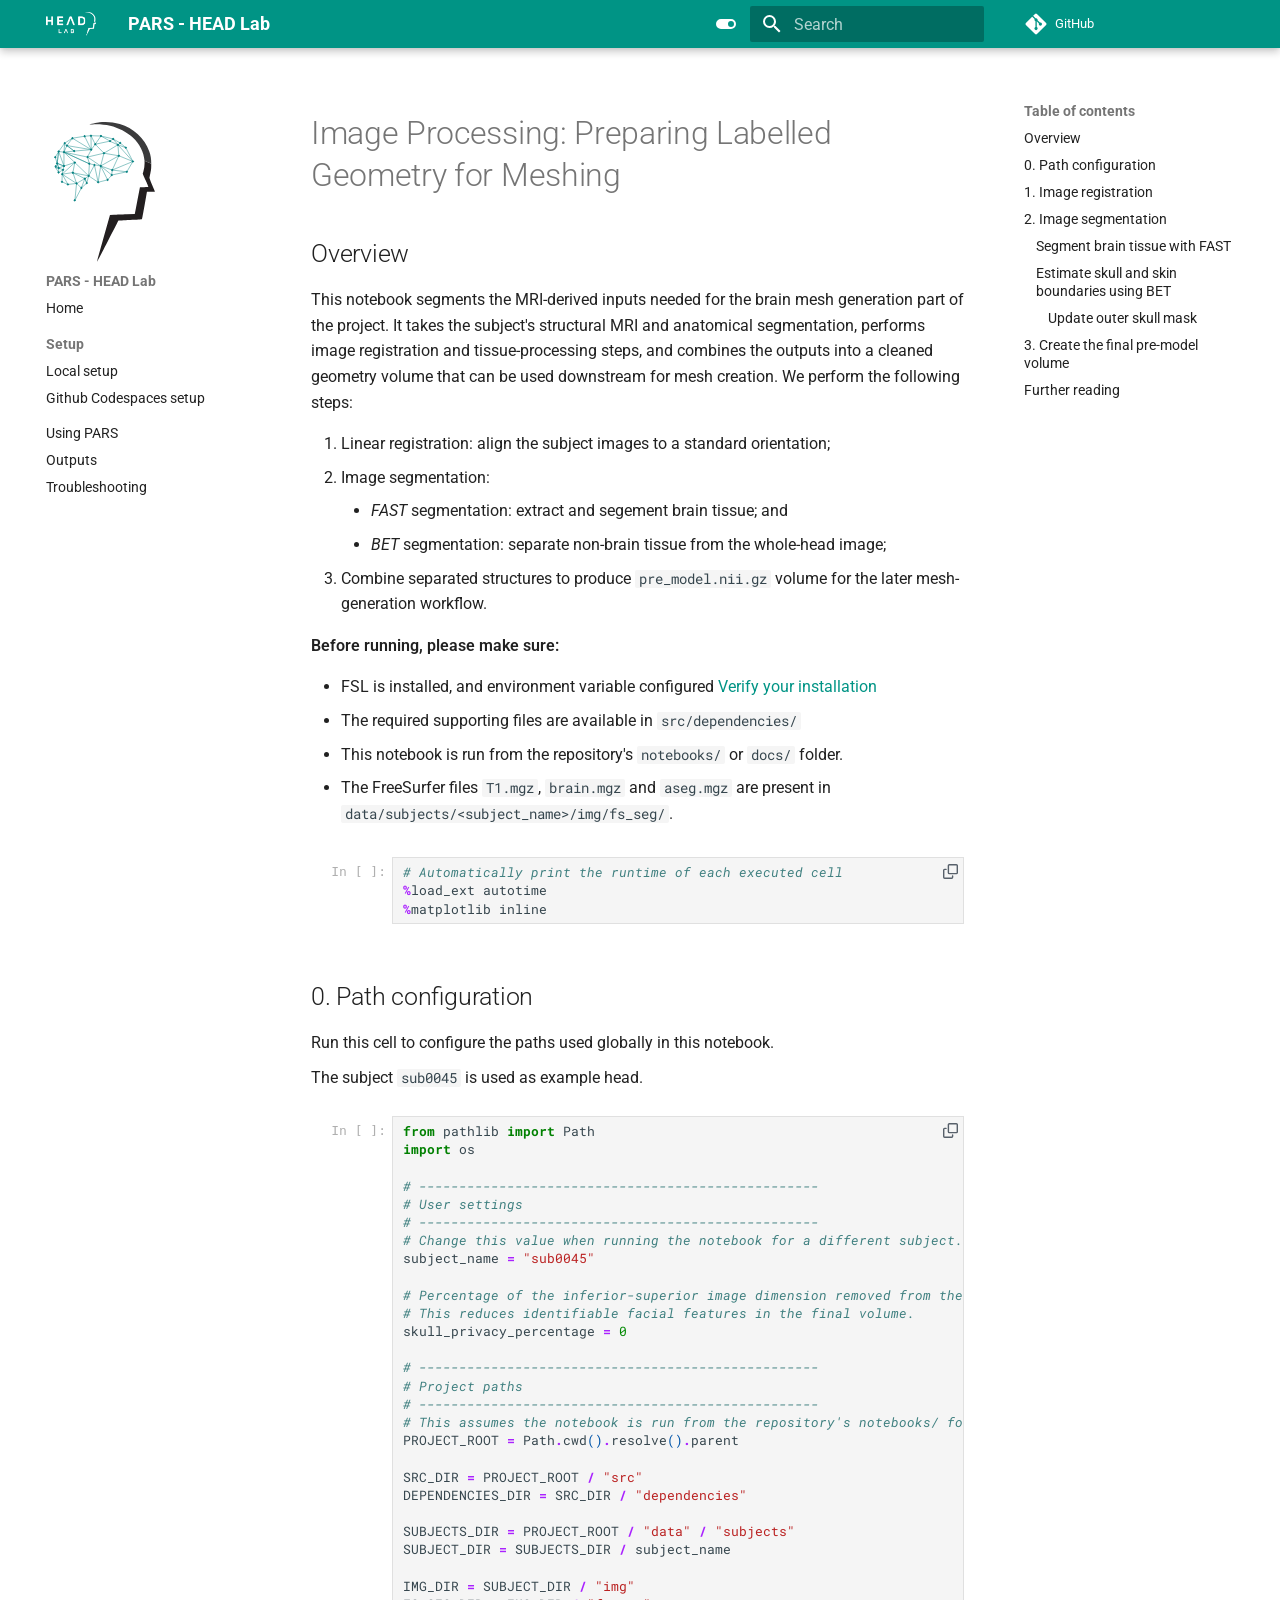
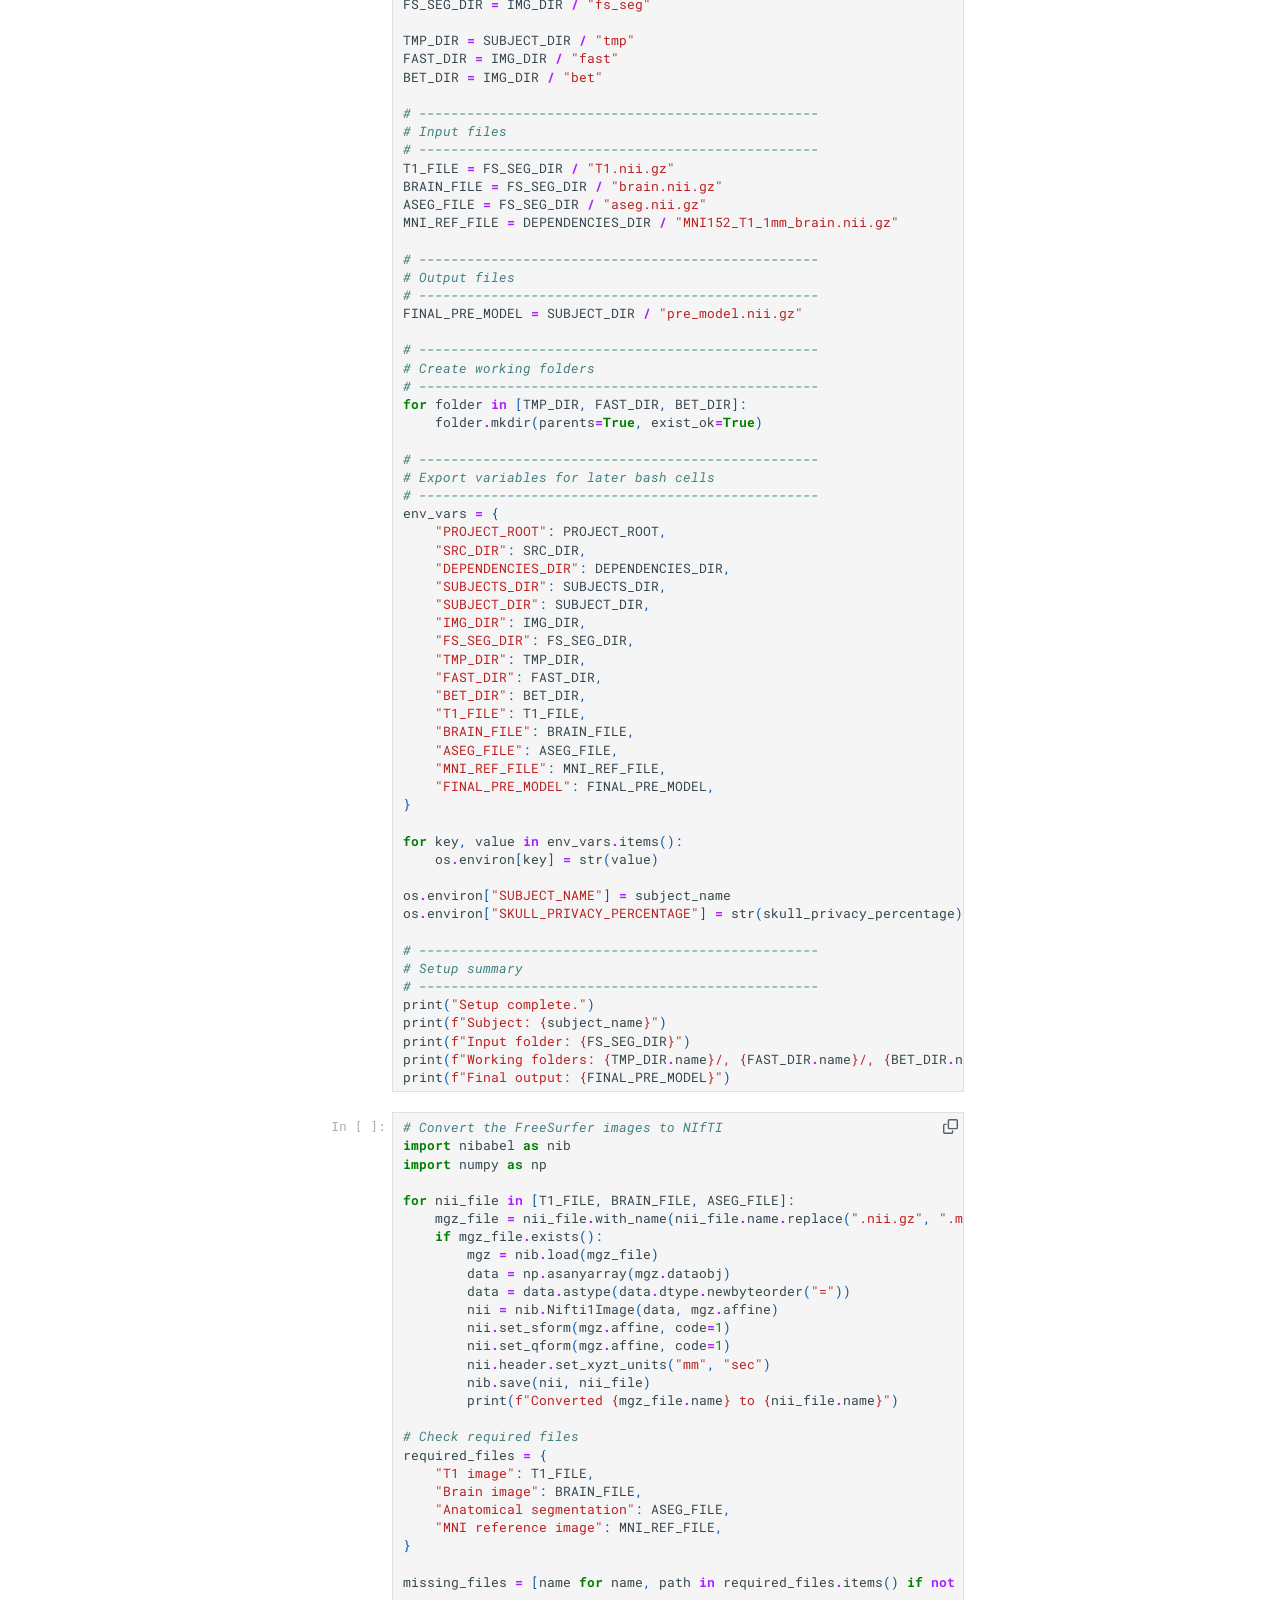
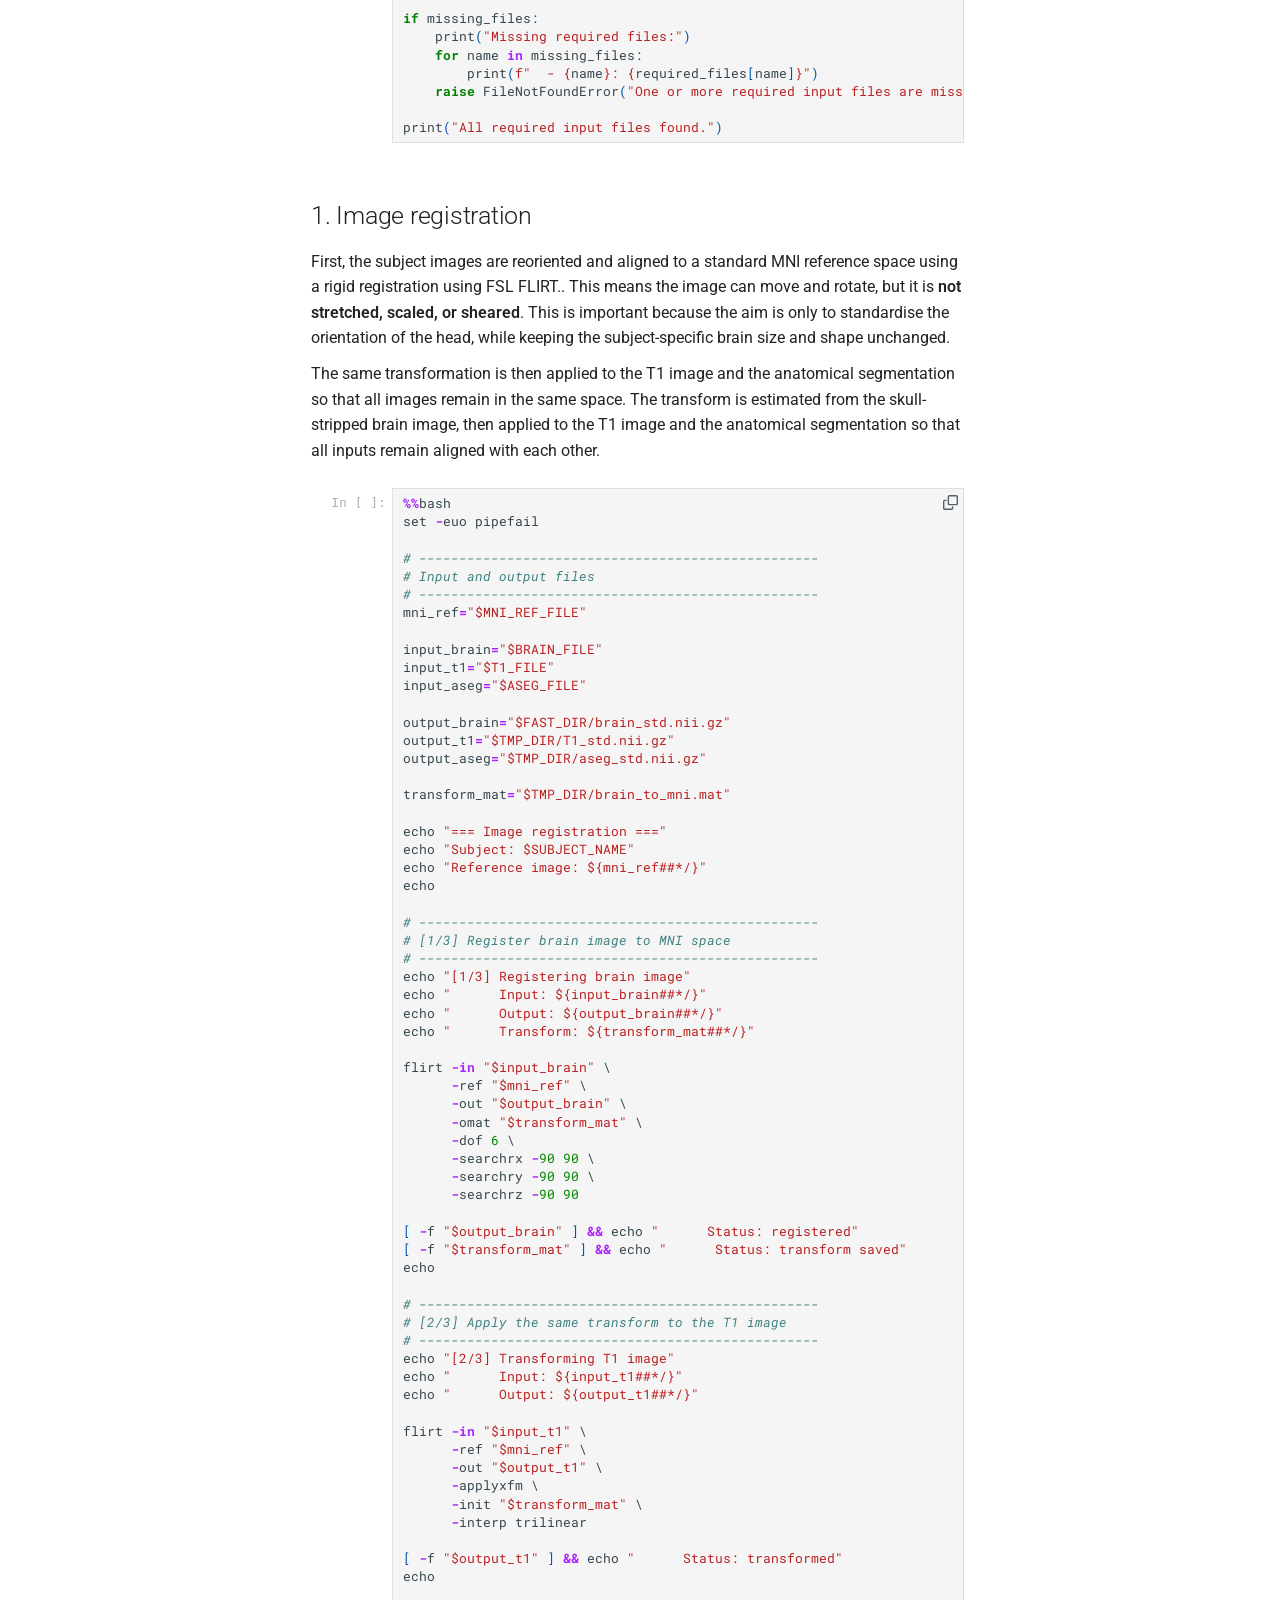
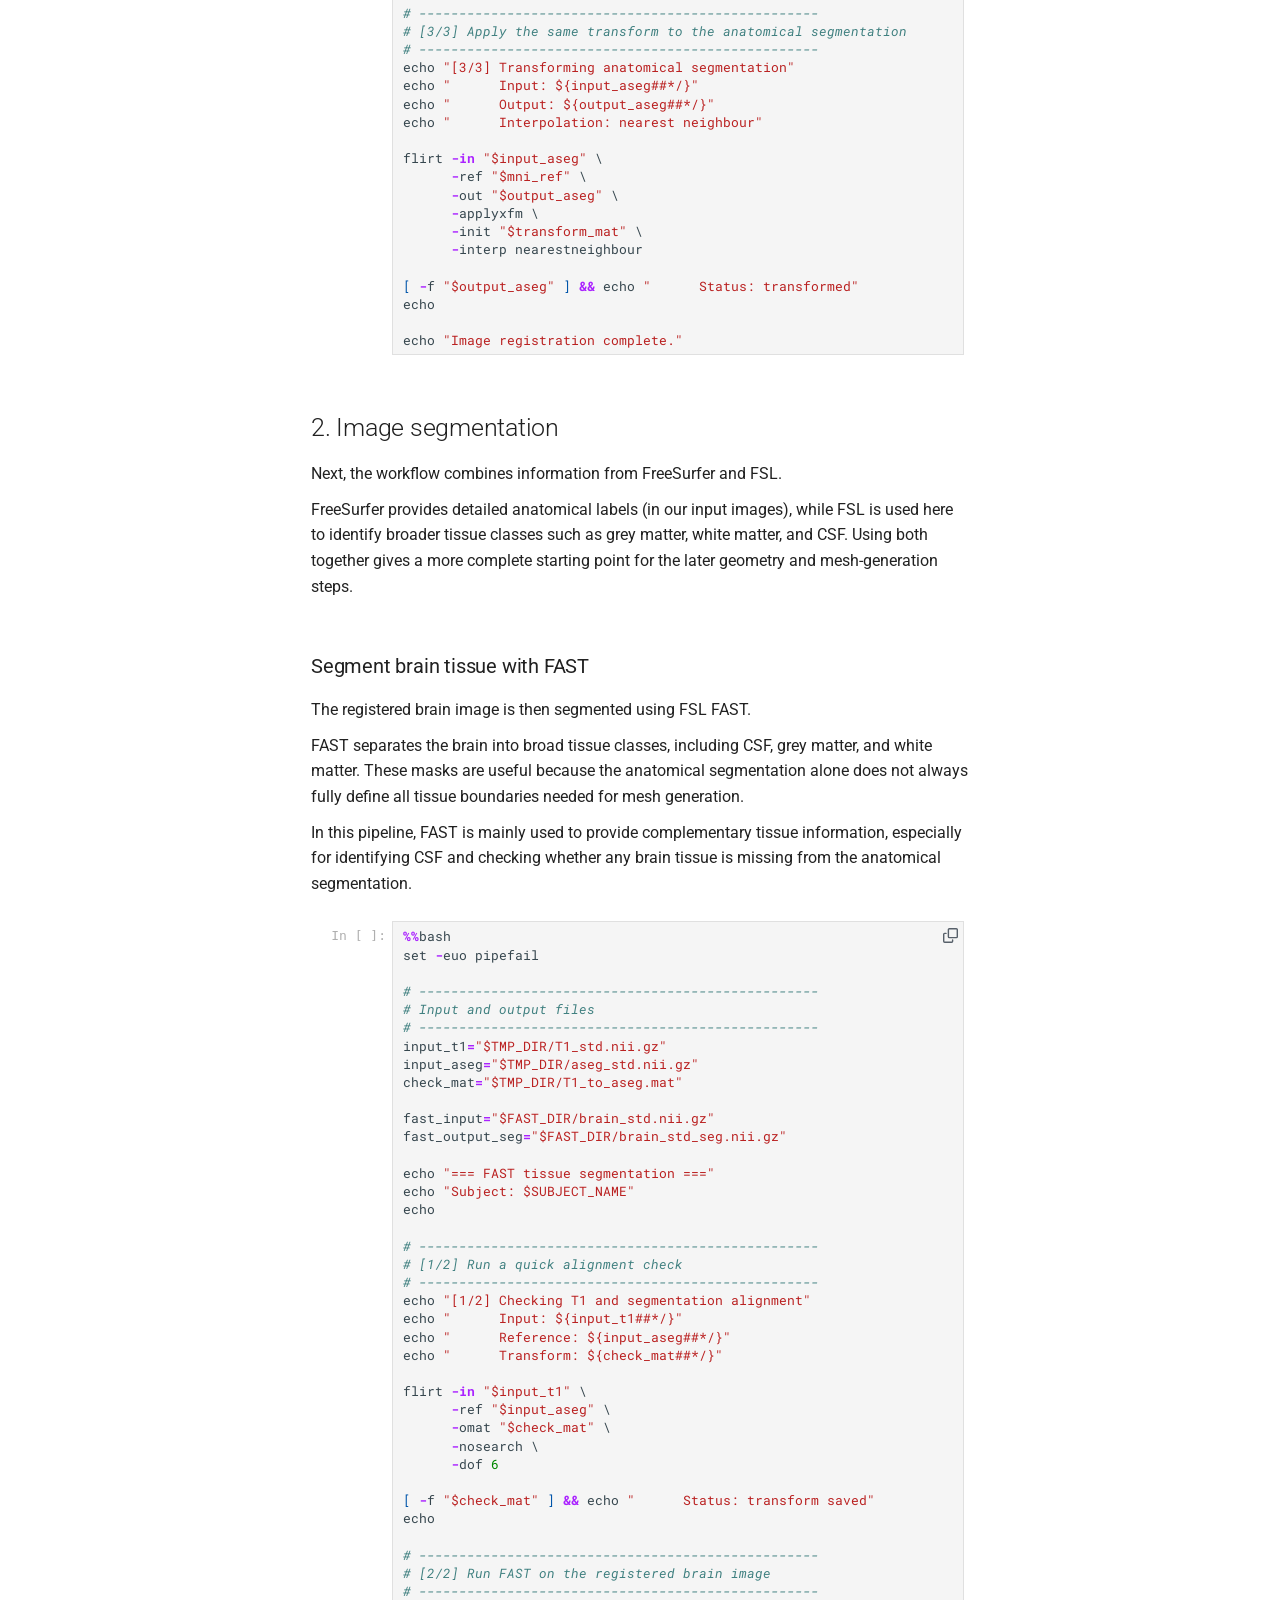
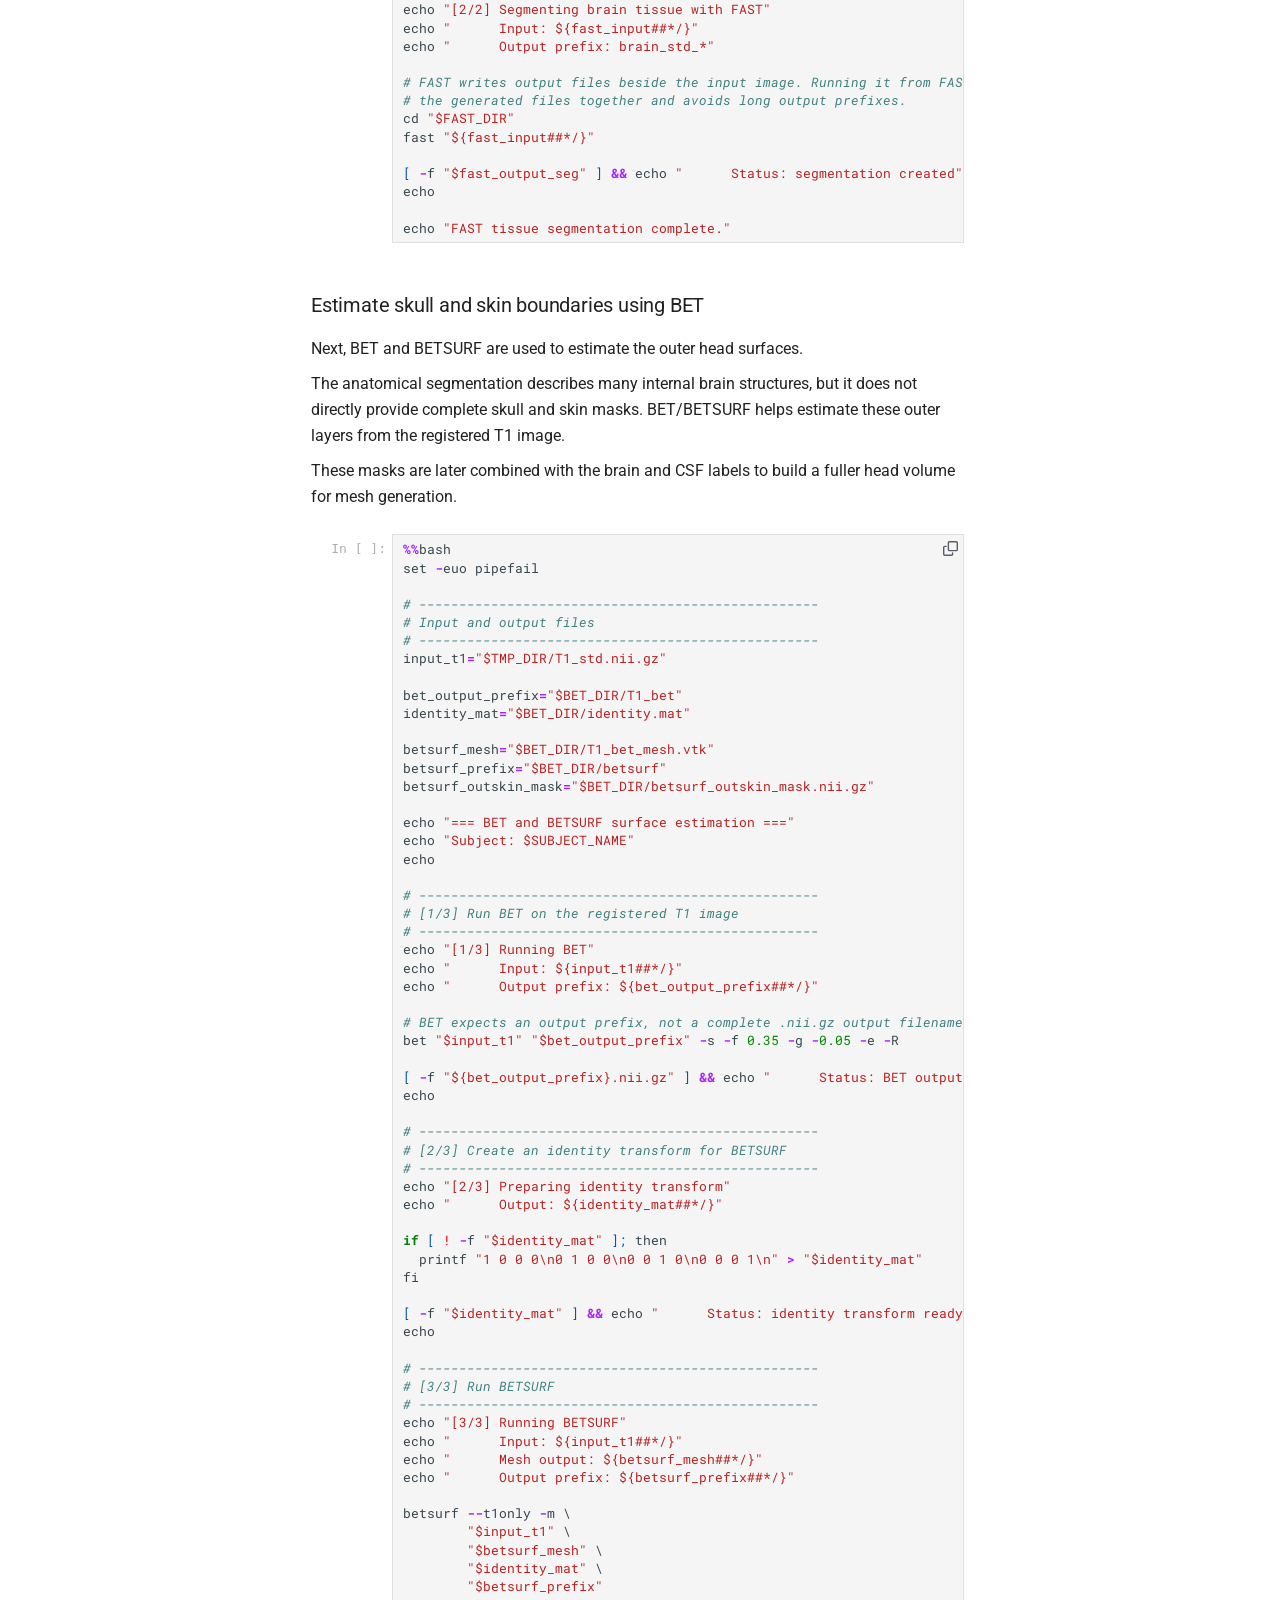
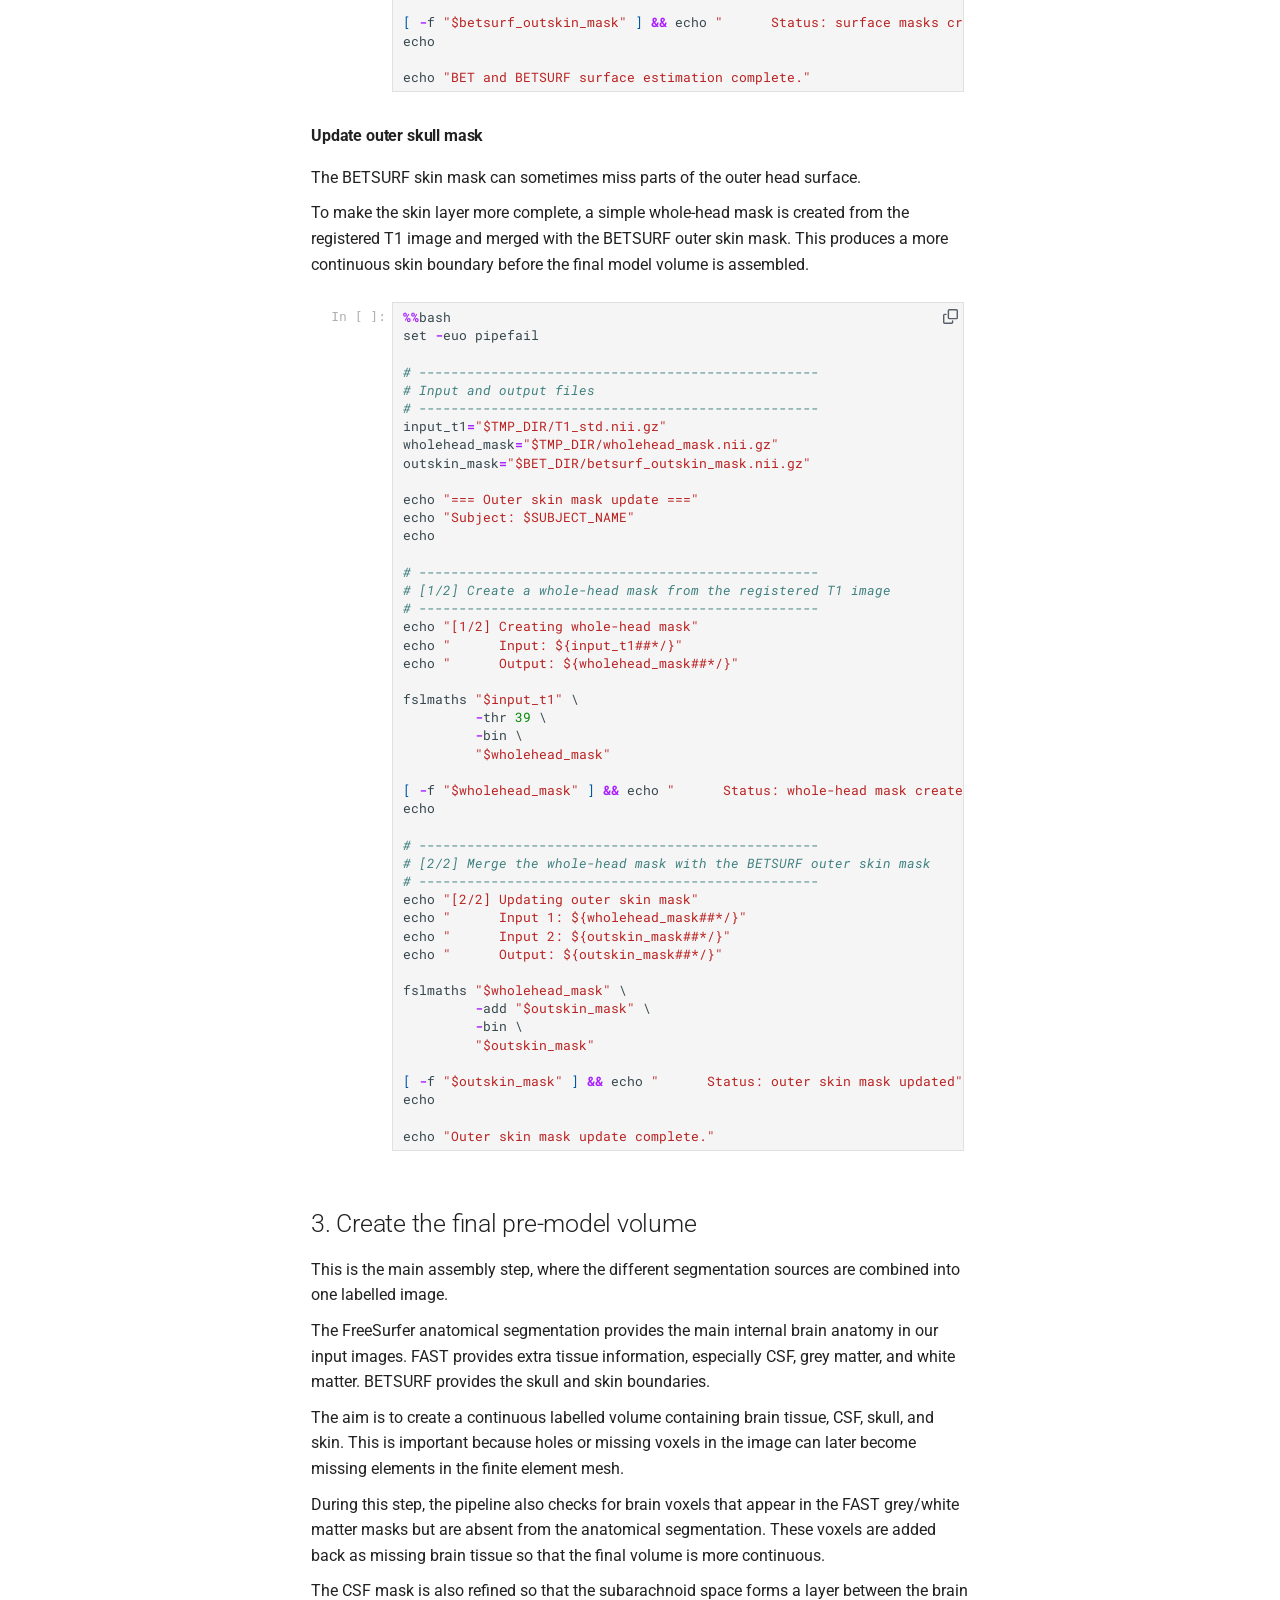
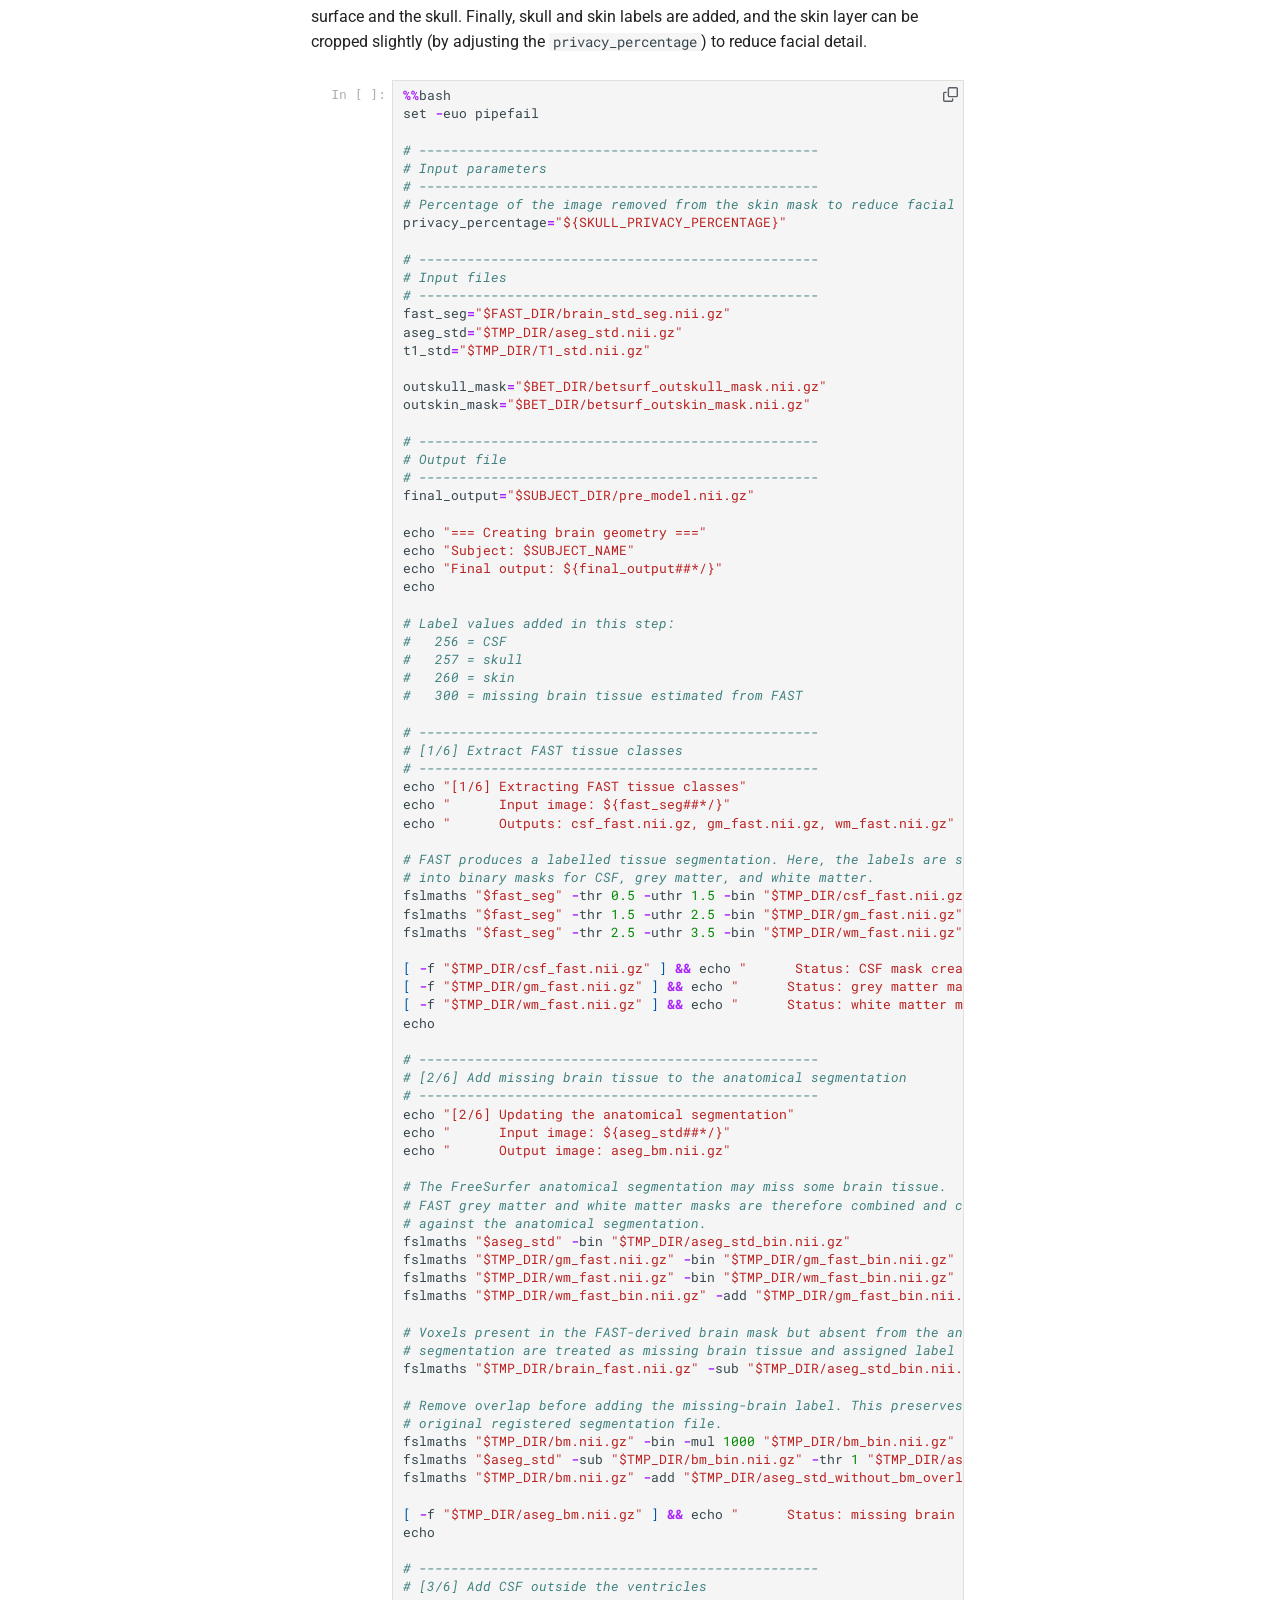
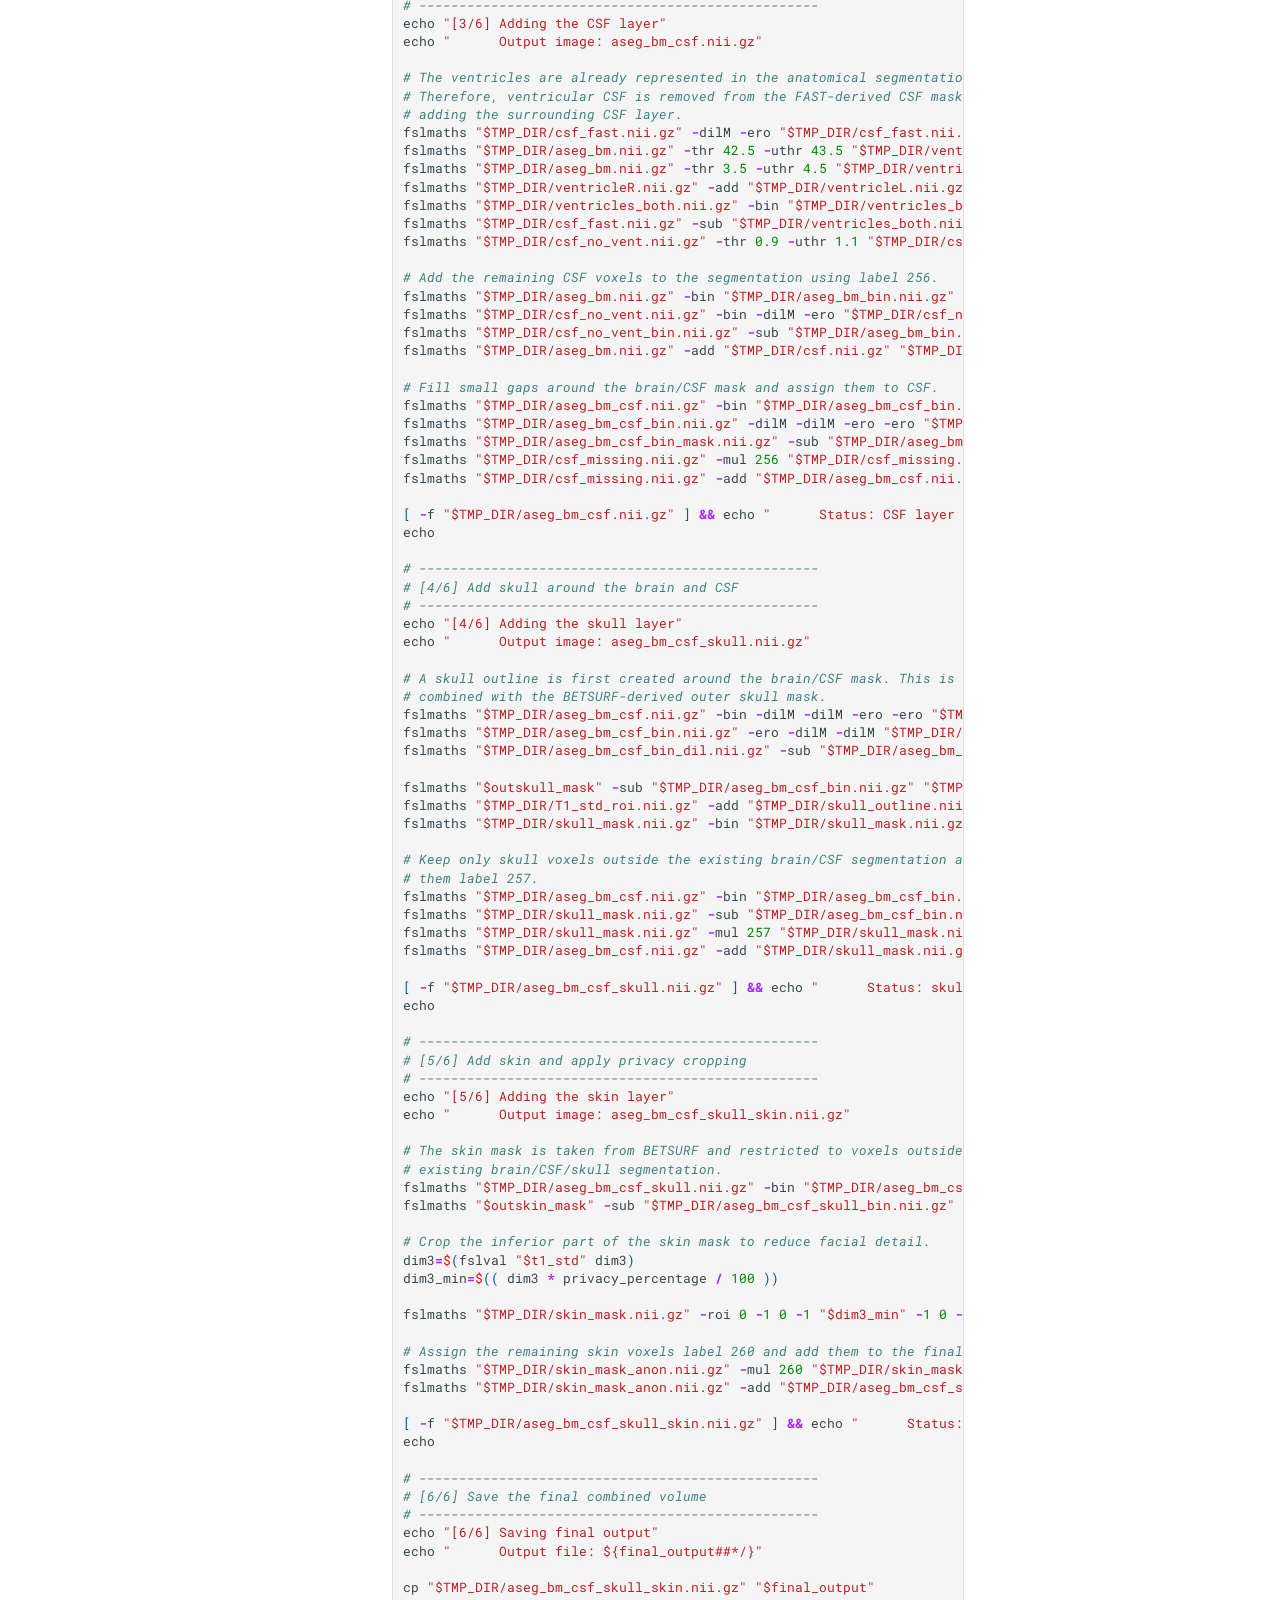
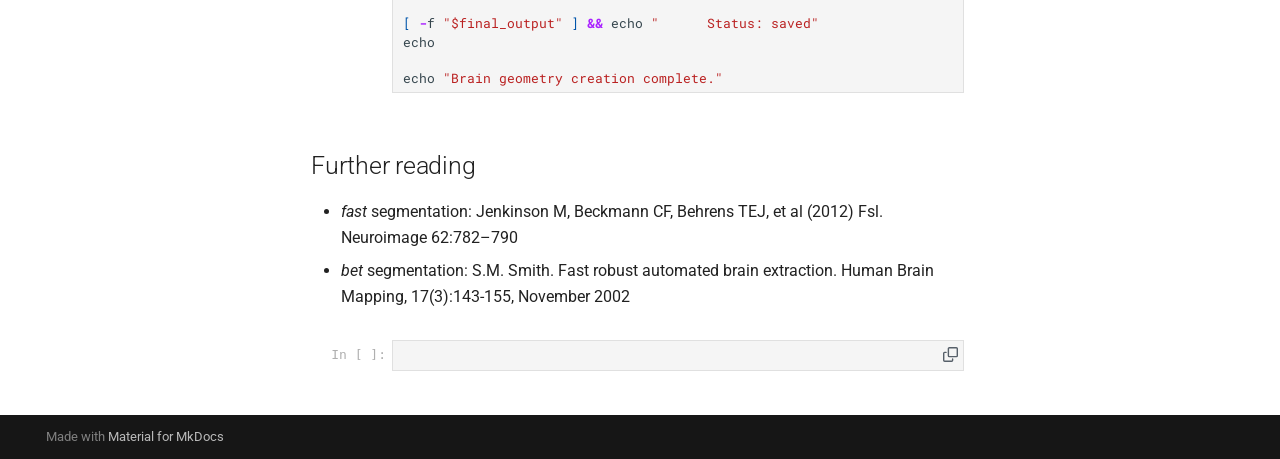
==== commit 12b4789a: "Deployed 3787a9d with MkDocs version: 1.6.1" ====
--- a/01_ImageProcess/index.html
+++ b/01_ImageProcess/index.html
@@ -1307,7 +1307,7 @@
 <li>FSL is installed, and environment variable configured <a href="https://fsl.fmrib.ox.ac.uk/fsl/docs/install/verify_install.html">Verify your installation</a></li>
 <li>The required supporting files are available in <code>src/dependencies/</code></li>
 <li>This notebook is run from the repository's <code>notebooks/</code> or <code>docs/</code> folder.</li>
-<li>The subject input files are present in <code>data/subjects/&lt;subject_name&gt;/img/fs_seg/</code>.</li>
+<li>The FreeSurfer files <code>T1.mgz</code>, <code>brain.mgz</code> and <code>aseg.mgz</code> are present in <code>data/subjects/&lt;subject_name&gt;/img/fs_seg/</code>.</li>
 </ul>
 </div>
 </div>
@@ -1571,7 +1571,24 @@
 </div>
 </clipboard-copy>
 </div>
-<div class="highlight-ipynb hl-python"><pre><span></span><span class="c1"># Check required files </span>
+<div class="highlight-ipynb hl-python"><pre><span></span><span class="c1"># Convert the FreeSurfer images to NIfTI</span>
+<span class="kn">import</span><span class="w"> </span><span class="nn">nibabel</span><span class="w"> </span><span class="k">as</span><span class="w"> </span><span class="nn">nib</span>
+<span class="kn">import</span><span class="w"> </span><span class="nn">numpy</span><span class="w"> </span><span class="k">as</span><span class="w"> </span><span class="nn">np</span>
+
+<span class="k">for</span> <span class="n">nii_file</span> <span class="ow">in</span> <span class="p">[</span><span class="n">T1_FILE</span><span class="p">,</span> <span class="n">BRAIN_FILE</span><span class="p">,</span> <span class="n">ASEG_FILE</span><span class="p">]:</span>
+    <span class="n">mgz_file</span> <span class="o">=</span> <span class="n">nii_file</span><span class="o">.</span><span class="n">with_name</span><span class="p">(</span><span class="n">nii_file</span><span class="o">.</span><span class="n">name</span><span class="o">.</span><span class="n">replace</span><span class="p">(</span><span class="s2">".nii.gz"</span><span class="p">,</span> <span class="s2">".mgz"</span><span class="p">))</span>
+    <span class="k">if</span> <span class="n">mgz_file</span><span class="o">.</span><span class="n">exists</span><span class="p">():</span>
+        <span class="n">mgz</span> <span class="o">=</span> <span class="n">nib</span><span class="o">.</span><span class="n">load</span><span class="p">(</span><span class="n">mgz_file</span><span class="p">)</span>
+        <span class="n">data</span> <span class="o">=</span> <span class="n">np</span><span class="o">.</span><span class="n">asanyarray</span><span class="p">(</span><span class="n">mgz</span><span class="o">.</span><span class="n">dataobj</span><span class="p">)</span>
+        <span class="n">data</span> <span class="o">=</span> <span class="n">data</span><span class="o">.</span><span class="n">astype</span><span class="p">(</span><span class="n">data</span><span class="o">.</span><span class="n">dtype</span><span class="o">.</span><span class="n">newbyteorder</span><span class="p">(</span><span class="s2">"="</span><span class="p">))</span>
+        <span class="n">nii</span> <span class="o">=</span> <span class="n">nib</span><span class="o">.</span><span class="n">Nifti1Image</span><span class="p">(</span><span class="n">data</span><span class="p">,</span> <span class="n">mgz</span><span class="o">.</span><span class="n">affine</span><span class="p">)</span>
+        <span class="n">nii</span><span class="o">.</span><span class="n">set_sform</span><span class="p">(</span><span class="n">mgz</span><span class="o">.</span><span class="n">affine</span><span class="p">,</span> <span class="n">code</span><span class="o">=</span><span class="mi">1</span><span class="p">)</span>
+        <span class="n">nii</span><span class="o">.</span><span class="n">set_qform</span><span class="p">(</span><span class="n">mgz</span><span class="o">.</span><span class="n">affine</span><span class="p">,</span> <span class="n">code</span><span class="o">=</span><span class="mi">1</span><span class="p">)</span>
+        <span class="n">nii</span><span class="o">.</span><span class="n">header</span><span class="o">.</span><span class="n">set_xyzt_units</span><span class="p">(</span><span class="s2">"mm"</span><span class="p">,</span> <span class="s2">"sec"</span><span class="p">)</span>
+        <span class="n">nib</span><span class="o">.</span><span class="n">save</span><span class="p">(</span><span class="n">nii</span><span class="p">,</span> <span class="n">nii_file</span><span class="p">)</span>
+        <span class="nb">print</span><span class="p">(</span><span class="sa">f</span><span class="s2">"Converted </span><span class="si">{</span><span class="n">mgz_file</span><span class="o">.</span><span class="n">name</span><span class="si">}</span><span class="s2"> to </span><span class="si">{</span><span class="n">nii_file</span><span class="o">.</span><span class="n">name</span><span class="si">}</span><span class="s2">"</span><span class="p">)</span>
+
+<span class="c1"># Check required files </span>
 <span class="n">required_files</span> <span class="o">=</span> <span class="p">{</span>
     <span class="s2">"T1 image"</span><span class="p">:</span> <span class="n">T1_FILE</span><span class="p">,</span>
     <span class="s2">"Brain image"</span><span class="p">:</span> <span class="n">BRAIN_FILE</span><span class="p">,</span>
@@ -1589,7 +1606,24 @@
 
 <span class="nb">print</span><span class="p">(</span><span class="s2">"All required input files found."</span><span class="p">)</span>
 </pre></div>
-<div class="clipboard-copy-txt" id="cell-3"># Check required files 
+<div class="clipboard-copy-txt" id="cell-3"># Convert the FreeSurfer images to NIfTI
+import nibabel as nib
+import numpy as np
+
+for nii_file in [T1_FILE, BRAIN_FILE, ASEG_FILE]:
+    mgz_file = nii_file.with_name(nii_file.name.replace(".nii.gz", ".mgz"))
+    if mgz_file.exists():
+        mgz = nib.load(mgz_file)
+        data = np.asanyarray(mgz.dataobj)
+        data = data.astype(data.dtype.newbyteorder("="))
+        nii = nib.Nifti1Image(data, mgz.affine)
+        nii.set_sform(mgz.affine, code=1)
+        nii.set_qform(mgz.affine, code=1)
+        nii.header.set_xyzt_units("mm", "sec")
+        nib.save(nii, nii_file)
+        print(f"Converted {mgz_file.name} to {nii_file.name}")
+
+# Check required files 
 required_files = {
     "T1 image": T1_FILE,
     "Brain image": BRAIN_FILE,
